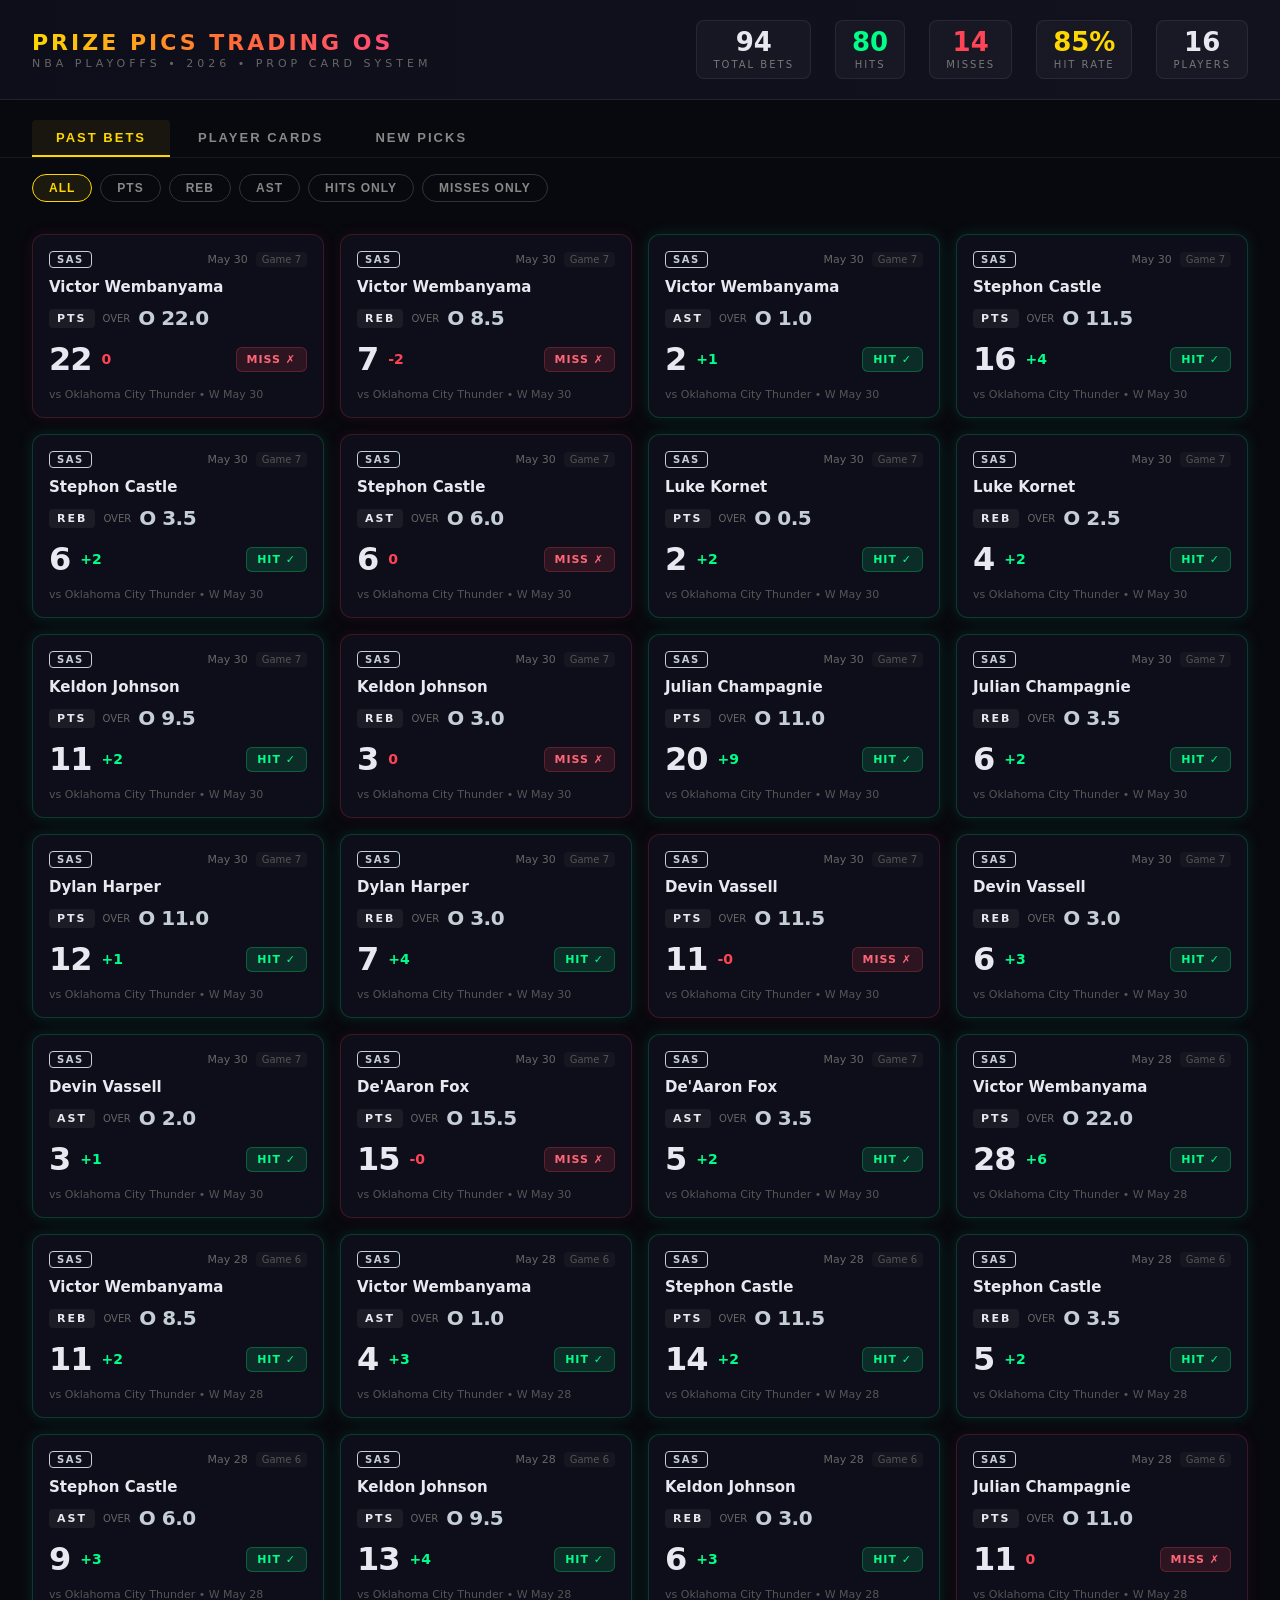
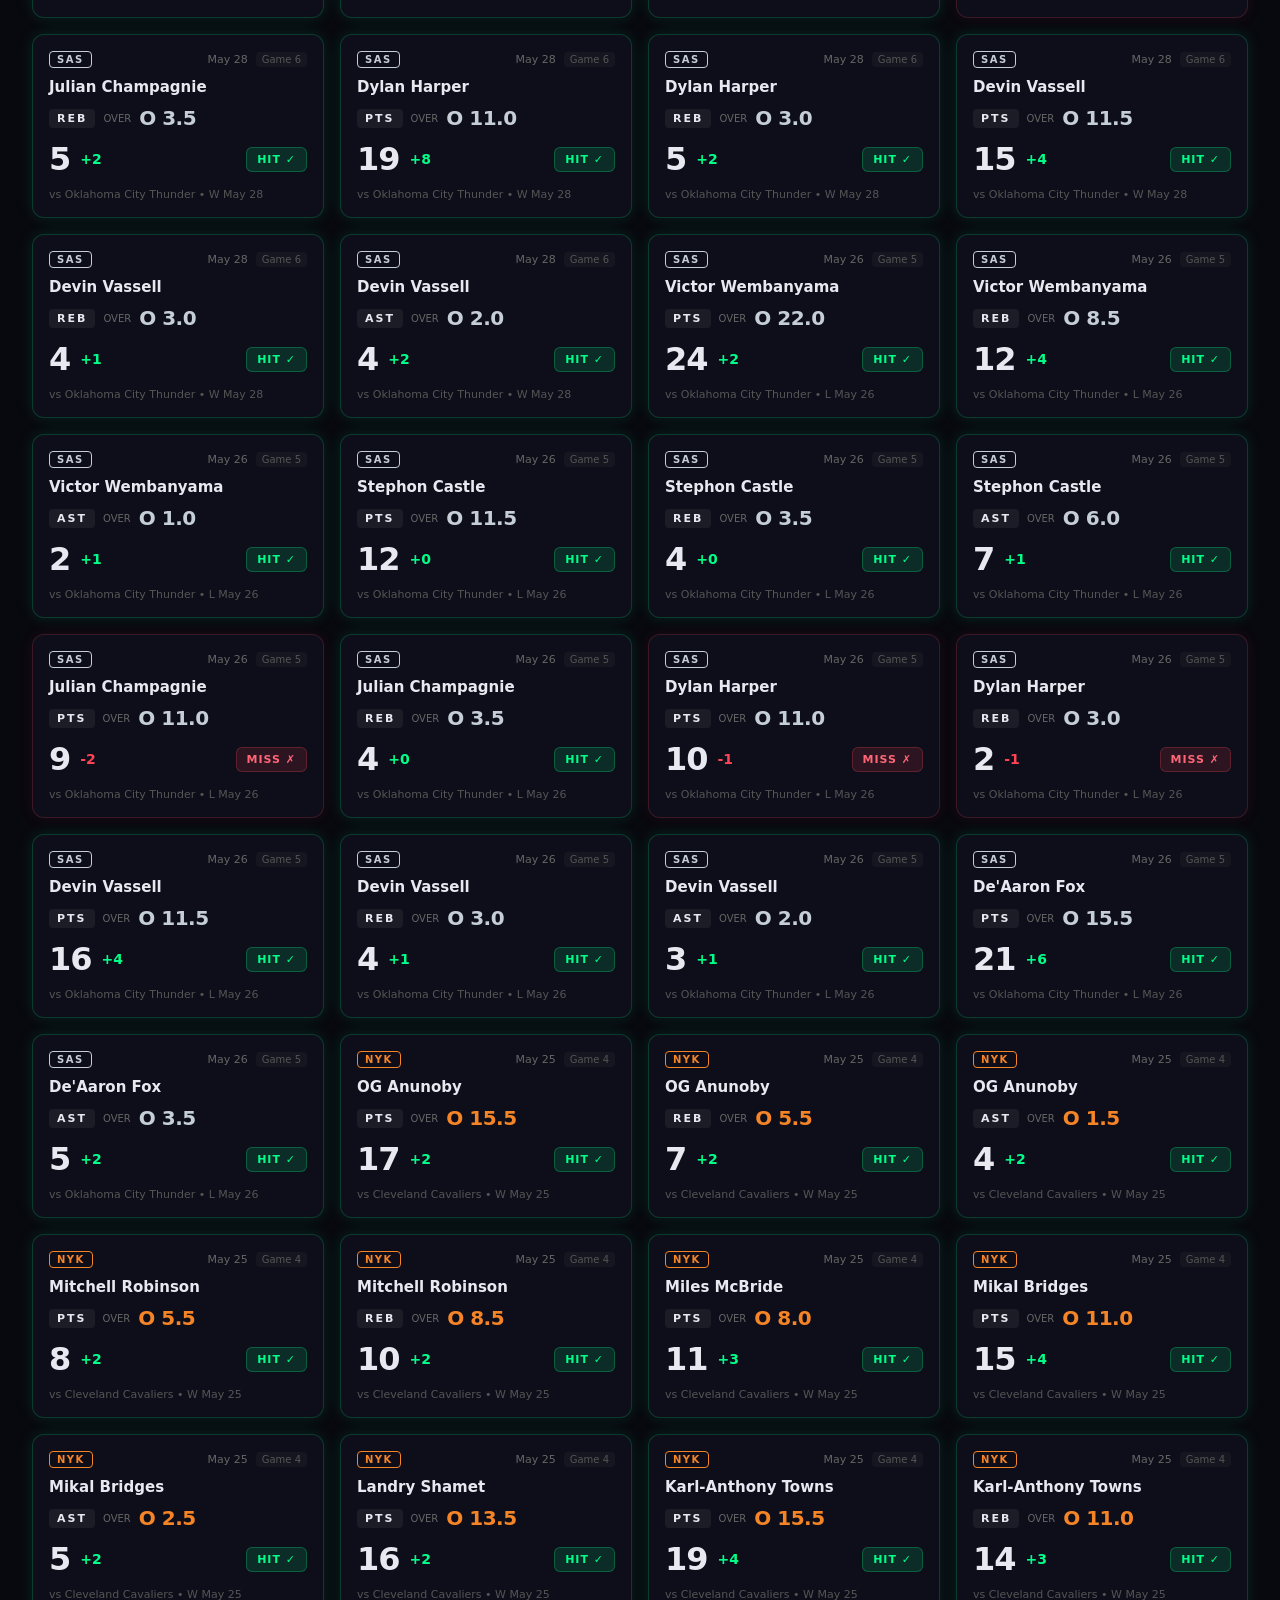
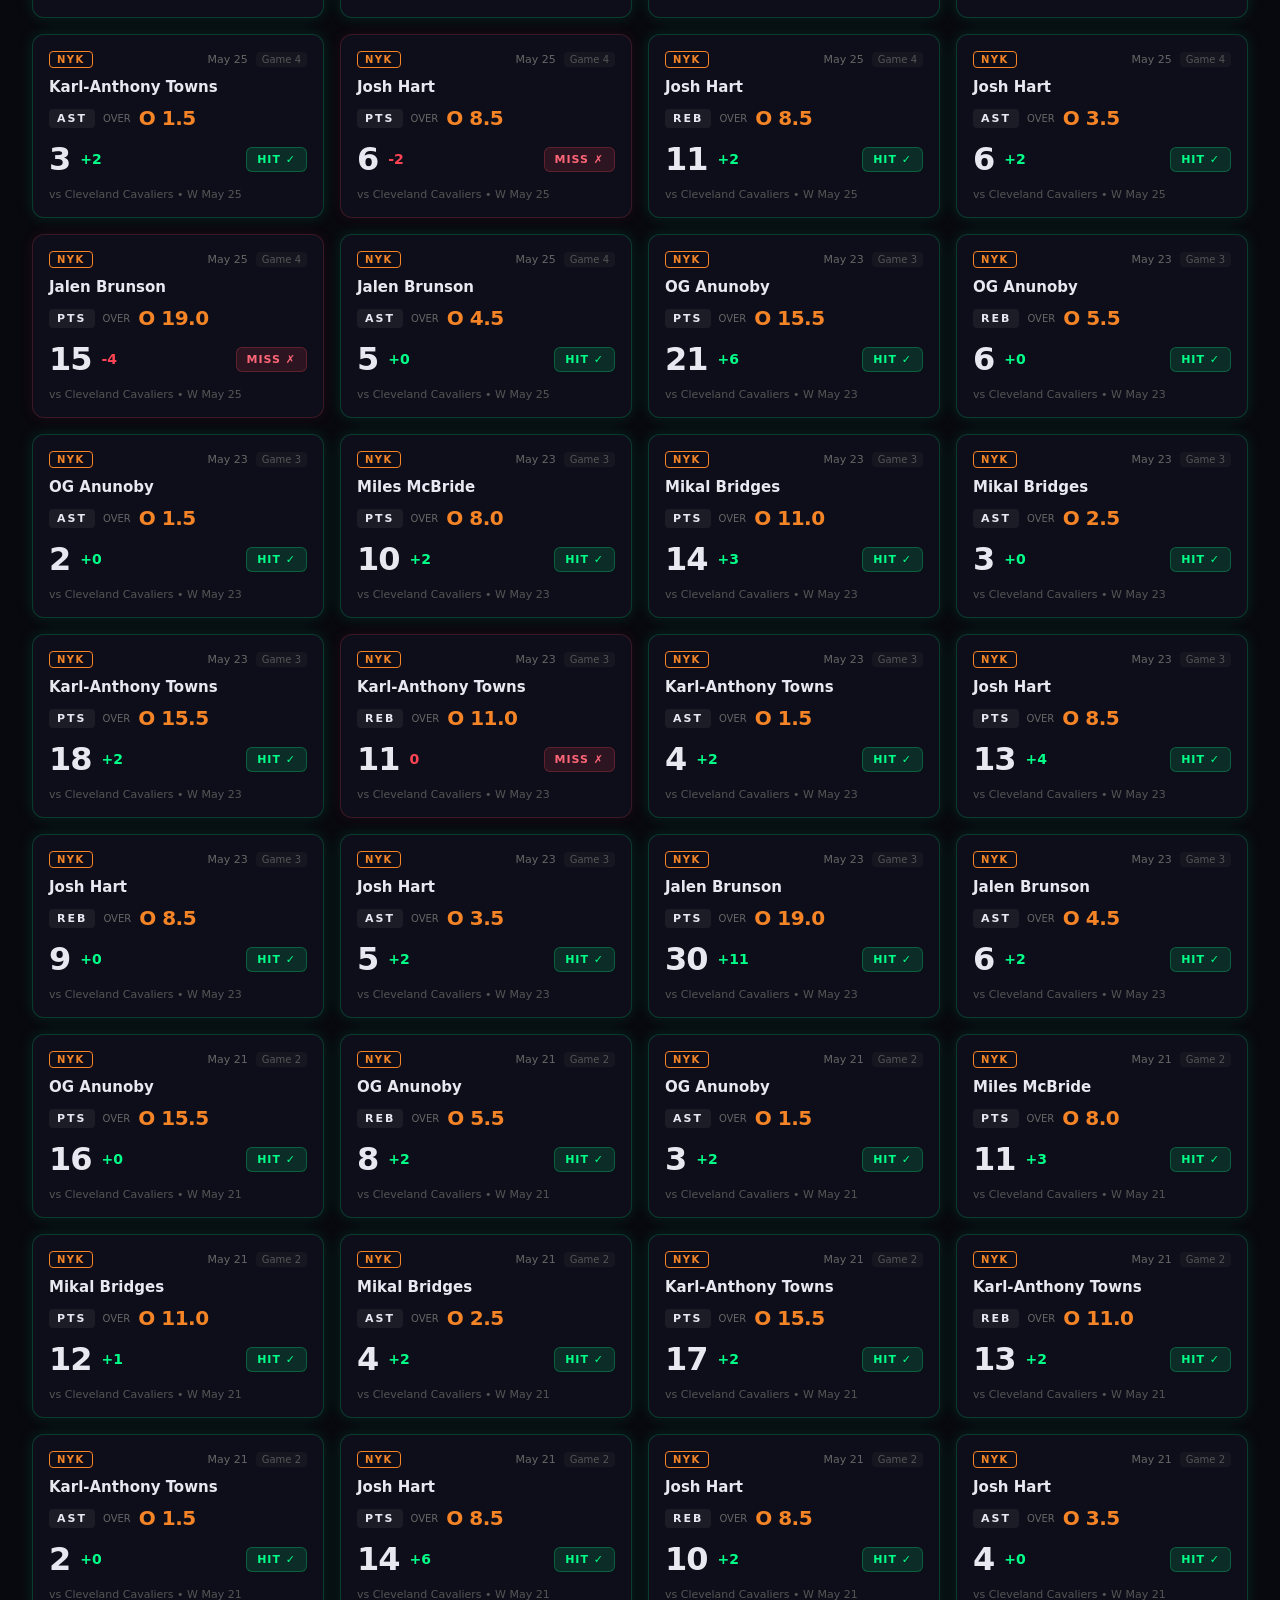
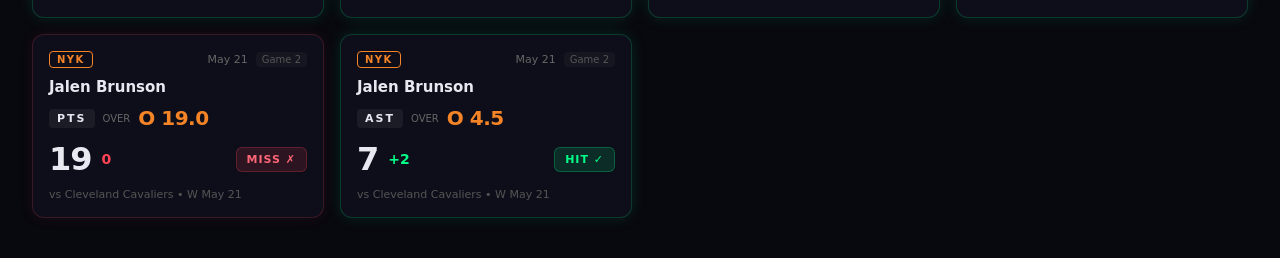
==== prize_pics_dashboard.html @ c8afe49f "Add Prize Pics Trading OS — HTML trading card dashboard from playoff stats Reads playoff_stats.csv a" ====
<!DOCTYPE html>
<html lang="en">
<head>
  <meta charset="UTF-8">
  <meta name="viewport" content="width=device-width, initial-scale=1.0">
  <title>Prize Pics Trading OS</title>
  <style>
*, *::before, *::after { box-sizing: border-box; margin: 0; padding: 0; }

body {
  background: #08080f;
  color: #e8e8f0;
  font-family: 'Segoe UI', system-ui, -apple-system, sans-serif;
  min-height: 100vh;
  overflow-x: hidden;
}

/* ── Header ── */
.header {
  background: linear-gradient(90deg, #0e0e1a 0%, #12121f 100%);
  border-bottom: 1px solid #ffffff15;
  padding: 20px 32px;
  display: flex;
  align-items: center;
  justify-content: space-between;
  flex-wrap: wrap;
  gap: 16px;
}
.header-brand { display: flex; flex-direction: column; }
.brand-title {
  font-size: 22px;
  font-weight: 900;
  letter-spacing: 3px;
  background: linear-gradient(90deg, #FFD700, #FF6B35, #FF4488);
  -webkit-background-clip: text;
  -webkit-text-fill-color: transparent;
  background-clip: text;
  text-transform: uppercase;
}
.brand-sub { font-size: 11px; letter-spacing: 4px; color: #666; text-transform: uppercase; margin-top: 2px; }

.header-stats { display: flex; gap: 24px; flex-wrap: wrap; }
.hstat {
  display: flex; flex-direction: column; align-items: center;
  padding: 8px 16px; border-radius: 8px; background: #ffffff08;
  border: 1px solid #ffffff12;
}
.hstat-val { font-size: 26px; font-weight: 800; line-height: 1; }
.hstat-label { font-size: 10px; letter-spacing: 2px; color: #777; text-transform: uppercase; margin-top: 4px; }
.win-val { color: #00ff88; }
.loss-val { color: #ff4455; }
.rate-val { color: #FFD700; }

/* ── Tabs ── */
.tab-bar {
  display: flex; gap: 4px;
  padding: 20px 32px 0;
  border-bottom: 1px solid #ffffff10;
}
.tab-btn {
  padding: 10px 24px; border: none; background: transparent;
  color: #888; font-size: 13px; font-weight: 700;
  letter-spacing: 2px; text-transform: uppercase;
  cursor: pointer; border-bottom: 2px solid transparent;
  transition: all 0.2s; border-radius: 4px 4px 0 0;
}
.tab-btn:hover { color: #ccc; background: #ffffff08; }
.tab-btn.active { color: #FFD700; border-bottom-color: #FFD700; background: #FFD70010; }

/* ── Filter bar ── */
.filter-bar {
  display: flex; gap: 8px; flex-wrap: wrap;
  padding: 16px 32px;
}
.filter-btn {
  padding: 6px 16px; border-radius: 20px;
  border: 1px solid #333; background: transparent;
  color: #888; font-size: 12px; font-weight: 600;
  letter-spacing: 1px; text-transform: uppercase;
  cursor: pointer; transition: all 0.15s;
}
.filter-btn:hover { border-color: #666; color: #ccc; }
.filter-btn.active { border-color: #FFD700; color: #FFD700; background: #FFD70015; }

/* ── Sections ── */
.section { display: none; padding: 0 32px 40px; }
.section.active { display: block; }

/* ── Card grids ── */
.bet-grid {
  display: grid;
  grid-template-columns: repeat(auto-fill, minmax(260px, 1fr));
  gap: 16px;
  margin-top: 16px;
}
.player-grid {
  display: grid;
  grid-template-columns: repeat(auto-fill, minmax(300px, 1fr));
  gap: 20px;
  margin-top: 16px;
}
.new-grid {
  display: grid;
  grid-template-columns: repeat(auto-fill, minmax(300px, 1fr));
  gap: 20px;
  margin-top: 16px;
}

/* ── Bet card ── */
.bet-card {
  border-radius: 12px;
  padding: 16px;
  border: 1px solid #222;
  background: #0e0e1a;
  transition: transform 0.18s, box-shadow 0.18s;
  cursor: default;
}
.bet-card:hover { transform: translateY(-3px); }
.bet-card.hit { border-color: #00ff8830; box-shadow: 0 0 16px rgba(0,255,136,0.12); }
.bet-card.miss { border-color: #ff445530; box-shadow: 0 0 16px rgba(255,68,85,0.08); }

.bc-top { display: flex; align-items: center; gap: 8px; margin-bottom: 10px; }
.team-tag {
  font-size: 10px; font-weight: 800; letter-spacing: 1.5px;
  padding: 2px 7px; border-radius: 4px; border: 1px solid currentColor;
}
.bc-date { font-size: 11px; color: #666; margin-left: auto; }
.bc-game { font-size: 10px; color: #555; padding: 2px 6px; background: #ffffff08; border-radius: 4px; }

.bc-player { font-size: 15px; font-weight: 700; margin-bottom: 10px; line-height: 1.2; }

.bc-prop-row { display: flex; align-items: center; gap: 8px; margin-bottom: 10px; }
.bc-prop-type {
  font-size: 11px; font-weight: 800; letter-spacing: 2px;
  padding: 3px 8px; background: #ffffff0f; border-radius: 4px;
}
.bc-arrow { font-size: 10px; color: #666; }
.bc-line { font-size: 20px; font-weight: 900; letter-spacing: -0.5px; }

.bc-result-row { display: flex; align-items: center; gap: 10px; margin-bottom: 10px; }
.bc-actual { font-size: 32px; font-weight: 900; letter-spacing: -1px; }
.bc-diff { font-size: 14px; font-weight: 700; }

.result-badge {
  margin-left: auto; font-size: 11px; font-weight: 800;
  letter-spacing: 1px; padding: 5px 10px; border-radius: 6px;
}
.result-badge.hit { background: #00ff8820; color: #00ff88; border: 1px solid #00ff8840; }
.result-badge.miss { background: #ff445520; color: #ff6677; border: 1px solid #ff445540; }

.bc-footer { font-size: 11px; color: #555; }

/* ── Player card ── */
.player-card {
  border-radius: 16px; padding: 20px;
  border: 1px solid #333;
  transition: transform 0.2s, box-shadow 0.25s;
  cursor: default;
  position: relative; overflow: hidden;
}
.player-card:hover { transform: translateY(-4px) scale(1.01); }

.pc-header { display: flex; align-items: flex-start; gap: 10px; margin-bottom: 12px; }
.pc-team { font-size: 10px; font-weight: 700; letter-spacing: 2px; line-height: 1.2; flex: 1; }
.pc-abbr { font-size: 42px; font-weight: 900; letter-spacing: -1px; position: absolute; right: 16px; top: 14px; }

.grade-badge {
  font-size: 16px; font-weight: 900;
  padding: 4px 10px; border-radius: 6px;
  border: 2px solid currentColor; min-width: 44px; text-align: center;
}

.pc-name {
  font-size: 20px; font-weight: 900; letter-spacing: -0.3px;
  margin-bottom: 16px; line-height: 1.1;
}

.pc-stats {
  display: grid; grid-template-columns: repeat(4, 1fr); gap: 4px;
  margin-bottom: 14px;
}
.pc-stat {
  display: flex; flex-direction: column; align-items: center;
  padding: 8px 4px; background: #00000025; border-radius: 6px;
}
.sv { font-size: 18px; font-weight: 800; line-height: 1; }
.sl { font-size: 9px; color: #888; letter-spacing: 1.5px; text-transform: uppercase; margin-top: 3px; }

.pc-props { display: flex; flex-wrap: wrap; gap: 6px; margin-bottom: 12px; }
.prop-badge {
  display: flex; align-items: center; gap: 5px;
  padding: 5px 8px; border-radius: 6px;
  border: 1px solid #333; background: #00000020; font-size: 11px;
}
.pb-prop { font-weight: 800; letter-spacing: 1px; color: #aaa; }
.pb-dir { color: #666; font-size: 10px; }
.pb-line { font-weight: 700; }
.pb-rate { font-weight: 700; margin-left: 2px; }

.pc-footer {
  display: flex; align-items: center; justify-content: space-between;
  gap: 8px; margin-bottom: 8px;
}
.sparkline { display: flex; align-items: flex-end; gap: 3px; height: 36px; }
.spark-bar { width: 6px; border-radius: 3px 3px 0 0; min-height: 4px; opacity: 0.85; }

.pc-meta { display: flex; flex-direction: column; align-items: flex-end; gap: 2px; }
.trend-label { font-size: 12px; font-weight: 700; letter-spacing: 1px; }
.games-played { font-size: 10px; color: #666; }

.half-notes {
  font-size: 10px; color: #666; line-height: 1.4;
  padding: 8px 10px; background: #ffffff05; border-radius: 6px;
  border-left: 2px solid #ffffff15;
}
.hn-label { color: #888; font-weight: 700; }

/* ── New pick card ── */
.new-card {
  border-radius: 16px; padding: 20px;
  border: 1px solid #333;
  transition: transform 0.2s, box-shadow 0.25s;
  cursor: default; position: relative; overflow: hidden;
}
.new-card:hover { transform: translateY(-5px) scale(1.015); }

.nc-ribbon {
  font-size: 10px; font-weight: 800; letter-spacing: 3px;
  text-transform: uppercase; padding: 4px 12px;
  border: 1px solid; border-radius: 0 0 8px 0;
  position: absolute; top: 0; left: 0;
  border-top: none; border-left: none;
}

.nc-avg-header, .nc-last-header {
  font-size: 9px; font-weight: 700; letter-spacing: 2px;
  color: #666; text-transform: uppercase; margin-bottom: 6px; margin-top: 4px;
}

.nc-best-pick {
  display: flex; flex-direction: column; align-items: center; gap: 4px;
  padding: 12px; border-radius: 10px; border: 1px solid;
  margin: 12px 0; text-align: center;
}
.nc-pick-label { font-size: 9px; font-weight: 700; letter-spacing: 2.5px; color: #888; text-transform: uppercase; }
.nc-pick-prop { font-size: 18px; font-weight: 900; letter-spacing: 0.5px; }
.nc-pick-rate { font-size: 11px; font-weight: 600; }

/* ── Empty state ── */
.empty { color: #555; font-size: 14px; padding: 40px; text-align: center; }

/* ── Responsive ── */
@media (max-width: 600px) {
  .header { padding: 16px; }
  .tab-bar, .filter-bar, .section { padding-left: 16px; padding-right: 16px; }
  .bet-grid, .player-grid, .new-grid { grid-template-columns: 1fr; }
}
</style>
</head>
<body>

<div class="header">
  <div class="header-brand">
    <div class="brand-title">Prize Pics Trading OS</div>
    <div class="brand-sub">NBA Playoffs &bull; 2026 &bull; Prop Card System</div>
  </div>
  <div class="header-stats">
    <div class="hstat"><span class="hstat-val">94</span><span class="hstat-label">Total Bets</span></div>
    <div class="hstat"><span class="hstat-val win-val">80</span><span class="hstat-label">Hits</span></div>
    <div class="hstat"><span class="hstat-val loss-val">14</span><span class="hstat-label">Misses</span></div>
    <div class="hstat"><span class="hstat-val rate-val">85%</span><span class="hstat-label">Hit Rate</span></div>
    <div class="hstat"><span class="hstat-val">16</span><span class="hstat-label">Players</span></div>
  </div>
</div>

<div class="tab-bar">
  <button class="tab-btn" data-tab="bets" onclick="showTab('bets')">Past Bets</button>
  <button class="tab-btn" data-tab="players" onclick="showTab('players')">Player Cards</button>
  <button class="tab-btn" data-tab="picks" onclick="showTab('picks')">New Picks</button>
</div>

<div class="filter-bar">
  <button class="filter-btn" data-filter="all"    onclick="filterBets('all')">All</button>
  <button class="filter-btn" data-filter="PTS"    onclick="filterBets('PTS')">PTS</button>
  <button class="filter-btn" data-filter="REB"    onclick="filterBets('REB')">REB</button>
  <button class="filter-btn" data-filter="AST"    onclick="filterBets('AST')">AST</button>
  <button class="filter-btn" data-filter="hits"   onclick="filterBets('hits')">Hits Only</button>
  <button class="filter-btn" data-filter="misses" onclick="filterBets('misses')">Misses Only</button>
</div>

<!-- PAST BETS -->
<div id="bets" class="section">
  <div class="bet-grid">
<div class="bet-card miss" data-prop="PTS" data-hit="false">
  <div class="bc-top">
    <span class="team-tag" style="color:#C4CED4;border-color:#C4CED4">SAS</span>
    <span class="bc-date">May 30</span>
    <span class="bc-game">Game 7</span>
  </div>
  <div class="bc-player">Victor Wembanyama</div>
  <div class="bc-prop-row">
    <span class="bc-prop-type">PTS</span>
    <span class="bc-arrow">OVER</span>
    <span class="bc-line" style="color:#C4CED4">O 22.0</span>
  </div>
  <div class="bc-result-row">
    <span class="bc-actual">22</span>
    <span class="bc-diff" style="color:#ff4455">0</span>
    <span class="result-badge miss">MISS ✗</span>
  </div>
  <div class="bc-footer">vs Oklahoma City Thunder &bull; W May 30</div>
</div>

<div class="bet-card miss" data-prop="REB" data-hit="false">
  <div class="bc-top">
    <span class="team-tag" style="color:#C4CED4;border-color:#C4CED4">SAS</span>
    <span class="bc-date">May 30</span>
    <span class="bc-game">Game 7</span>
  </div>
  <div class="bc-player">Victor Wembanyama</div>
  <div class="bc-prop-row">
    <span class="bc-prop-type">REB</span>
    <span class="bc-arrow">OVER</span>
    <span class="bc-line" style="color:#C4CED4">O 8.5</span>
  </div>
  <div class="bc-result-row">
    <span class="bc-actual">7</span>
    <span class="bc-diff" style="color:#ff4455">-2</span>
    <span class="result-badge miss">MISS ✗</span>
  </div>
  <div class="bc-footer">vs Oklahoma City Thunder &bull; W May 30</div>
</div>

<div class="bet-card hit" data-prop="AST" data-hit="true">
  <div class="bc-top">
    <span class="team-tag" style="color:#C4CED4;border-color:#C4CED4">SAS</span>
    <span class="bc-date">May 30</span>
    <span class="bc-game">Game 7</span>
  </div>
  <div class="bc-player">Victor Wembanyama</div>
  <div class="bc-prop-row">
    <span class="bc-prop-type">AST</span>
    <span class="bc-arrow">OVER</span>
    <span class="bc-line" style="color:#C4CED4">O 1.0</span>
  </div>
  <div class="bc-result-row">
    <span class="bc-actual">2</span>
    <span class="bc-diff" style="color:#00ff88">+1</span>
    <span class="result-badge hit">HIT ✓</span>
  </div>
  <div class="bc-footer">vs Oklahoma City Thunder &bull; W May 30</div>
</div>

<div class="bet-card hit" data-prop="PTS" data-hit="true">
  <div class="bc-top">
    <span class="team-tag" style="color:#C4CED4;border-color:#C4CED4">SAS</span>
    <span class="bc-date">May 30</span>
    <span class="bc-game">Game 7</span>
  </div>
  <div class="bc-player">Stephon Castle</div>
  <div class="bc-prop-row">
    <span class="bc-prop-type">PTS</span>
    <span class="bc-arrow">OVER</span>
    <span class="bc-line" style="color:#C4CED4">O 11.5</span>
  </div>
  <div class="bc-result-row">
    <span class="bc-actual">16</span>
    <span class="bc-diff" style="color:#00ff88">+4</span>
    <span class="result-badge hit">HIT ✓</span>
  </div>
  <div class="bc-footer">vs Oklahoma City Thunder &bull; W May 30</div>
</div>

<div class="bet-card hit" data-prop="REB" data-hit="true">
  <div class="bc-top">
    <span class="team-tag" style="color:#C4CED4;border-color:#C4CED4">SAS</span>
    <span class="bc-date">May 30</span>
    <span class="bc-game">Game 7</span>
  </div>
  <div class="bc-player">Stephon Castle</div>
  <div class="bc-prop-row">
    <span class="bc-prop-type">REB</span>
    <span class="bc-arrow">OVER</span>
    <span class="bc-line" style="color:#C4CED4">O 3.5</span>
  </div>
  <div class="bc-result-row">
    <span class="bc-actual">6</span>
    <span class="bc-diff" style="color:#00ff88">+2</span>
    <span class="result-badge hit">HIT ✓</span>
  </div>
  <div class="bc-footer">vs Oklahoma City Thunder &bull; W May 30</div>
</div>

<div class="bet-card miss" data-prop="AST" data-hit="false">
  <div class="bc-top">
    <span class="team-tag" style="color:#C4CED4;border-color:#C4CED4">SAS</span>
    <span class="bc-date">May 30</span>
    <span class="bc-game">Game 7</span>
  </div>
  <div class="bc-player">Stephon Castle</div>
  <div class="bc-prop-row">
    <span class="bc-prop-type">AST</span>
    <span class="bc-arrow">OVER</span>
    <span class="bc-line" style="color:#C4CED4">O 6.0</span>
  </div>
  <div class="bc-result-row">
    <span class="bc-actual">6</span>
    <span class="bc-diff" style="color:#ff4455">0</span>
    <span class="result-badge miss">MISS ✗</span>
  </div>
  <div class="bc-footer">vs Oklahoma City Thunder &bull; W May 30</div>
</div>

<div class="bet-card hit" data-prop="PTS" data-hit="true">
  <div class="bc-top">
    <span class="team-tag" style="color:#C4CED4;border-color:#C4CED4">SAS</span>
    <span class="bc-date">May 30</span>
    <span class="bc-game">Game 7</span>
  </div>
  <div class="bc-player">Luke Kornet</div>
  <div class="bc-prop-row">
    <span class="bc-prop-type">PTS</span>
    <span class="bc-arrow">OVER</span>
    <span class="bc-line" style="color:#C4CED4">O 0.5</span>
  </div>
  <div class="bc-result-row">
    <span class="bc-actual">2</span>
    <span class="bc-diff" style="color:#00ff88">+2</span>
    <span class="result-badge hit">HIT ✓</span>
  </div>
  <div class="bc-footer">vs Oklahoma City Thunder &bull; W May 30</div>
</div>

<div class="bet-card hit" data-prop="REB" data-hit="true">
  <div class="bc-top">
    <span class="team-tag" style="color:#C4CED4;border-color:#C4CED4">SAS</span>
    <span class="bc-date">May 30</span>
    <span class="bc-game">Game 7</span>
  </div>
  <div class="bc-player">Luke Kornet</div>
  <div class="bc-prop-row">
    <span class="bc-prop-type">REB</span>
    <span class="bc-arrow">OVER</span>
    <span class="bc-line" style="color:#C4CED4">O 2.5</span>
  </div>
  <div class="bc-result-row">
    <span class="bc-actual">4</span>
    <span class="bc-diff" style="color:#00ff88">+2</span>
    <span class="result-badge hit">HIT ✓</span>
  </div>
  <div class="bc-footer">vs Oklahoma City Thunder &bull; W May 30</div>
</div>

<div class="bet-card hit" data-prop="PTS" data-hit="true">
  <div class="bc-top">
    <span class="team-tag" style="color:#C4CED4;border-color:#C4CED4">SAS</span>
    <span class="bc-date">May 30</span>
    <span class="bc-game">Game 7</span>
  </div>
  <div class="bc-player">Keldon Johnson</div>
  <div class="bc-prop-row">
    <span class="bc-prop-type">PTS</span>
    <span class="bc-arrow">OVER</span>
    <span class="bc-line" style="color:#C4CED4">O 9.5</span>
  </div>
  <div class="bc-result-row">
    <span class="bc-actual">11</span>
    <span class="bc-diff" style="color:#00ff88">+2</span>
    <span class="result-badge hit">HIT ✓</span>
  </div>
  <div class="bc-footer">vs Oklahoma City Thunder &bull; W May 30</div>
</div>

<div class="bet-card miss" data-prop="REB" data-hit="false">
  <div class="bc-top">
    <span class="team-tag" style="color:#C4CED4;border-color:#C4CED4">SAS</span>
    <span class="bc-date">May 30</span>
    <span class="bc-game">Game 7</span>
  </div>
  <div class="bc-player">Keldon Johnson</div>
  <div class="bc-prop-row">
    <span class="bc-prop-type">REB</span>
    <span class="bc-arrow">OVER</span>
    <span class="bc-line" style="color:#C4CED4">O 3.0</span>
  </div>
  <div class="bc-result-row">
    <span class="bc-actual">3</span>
    <span class="bc-diff" style="color:#ff4455">0</span>
    <span class="result-badge miss">MISS ✗</span>
  </div>
  <div class="bc-footer">vs Oklahoma City Thunder &bull; W May 30</div>
</div>

<div class="bet-card hit" data-prop="PTS" data-hit="true">
  <div class="bc-top">
    <span class="team-tag" style="color:#C4CED4;border-color:#C4CED4">SAS</span>
    <span class="bc-date">May 30</span>
    <span class="bc-game">Game 7</span>
  </div>
  <div class="bc-player">Julian Champagnie</div>
  <div class="bc-prop-row">
    <span class="bc-prop-type">PTS</span>
    <span class="bc-arrow">OVER</span>
    <span class="bc-line" style="color:#C4CED4">O 11.0</span>
  </div>
  <div class="bc-result-row">
    <span class="bc-actual">20</span>
    <span class="bc-diff" style="color:#00ff88">+9</span>
    <span class="result-badge hit">HIT ✓</span>
  </div>
  <div class="bc-footer">vs Oklahoma City Thunder &bull; W May 30</div>
</div>

<div class="bet-card hit" data-prop="REB" data-hit="true">
  <div class="bc-top">
    <span class="team-tag" style="color:#C4CED4;border-color:#C4CED4">SAS</span>
    <span class="bc-date">May 30</span>
    <span class="bc-game">Game 7</span>
  </div>
  <div class="bc-player">Julian Champagnie</div>
  <div class="bc-prop-row">
    <span class="bc-prop-type">REB</span>
    <span class="bc-arrow">OVER</span>
    <span class="bc-line" style="color:#C4CED4">O 3.5</span>
  </div>
  <div class="bc-result-row">
    <span class="bc-actual">6</span>
    <span class="bc-diff" style="color:#00ff88">+2</span>
    <span class="result-badge hit">HIT ✓</span>
  </div>
  <div class="bc-footer">vs Oklahoma City Thunder &bull; W May 30</div>
</div>

<div class="bet-card hit" data-prop="PTS" data-hit="true">
  <div class="bc-top">
    <span class="team-tag" style="color:#C4CED4;border-color:#C4CED4">SAS</span>
    <span class="bc-date">May 30</span>
    <span class="bc-game">Game 7</span>
  </div>
  <div class="bc-player">Dylan Harper</div>
  <div class="bc-prop-row">
    <span class="bc-prop-type">PTS</span>
    <span class="bc-arrow">OVER</span>
    <span class="bc-line" style="color:#C4CED4">O 11.0</span>
  </div>
  <div class="bc-result-row">
    <span class="bc-actual">12</span>
    <span class="bc-diff" style="color:#00ff88">+1</span>
    <span class="result-badge hit">HIT ✓</span>
  </div>
  <div class="bc-footer">vs Oklahoma City Thunder &bull; W May 30</div>
</div>

<div class="bet-card hit" data-prop="REB" data-hit="true">
  <div class="bc-top">
    <span class="team-tag" style="color:#C4CED4;border-color:#C4CED4">SAS</span>
    <span class="bc-date">May 30</span>
    <span class="bc-game">Game 7</span>
  </div>
  <div class="bc-player">Dylan Harper</div>
  <div class="bc-prop-row">
    <span class="bc-prop-type">REB</span>
    <span class="bc-arrow">OVER</span>
    <span class="bc-line" style="color:#C4CED4">O 3.0</span>
  </div>
  <div class="bc-result-row">
    <span class="bc-actual">7</span>
    <span class="bc-diff" style="color:#00ff88">+4</span>
    <span class="result-badge hit">HIT ✓</span>
  </div>
  <div class="bc-footer">vs Oklahoma City Thunder &bull; W May 30</div>
</div>

<div class="bet-card miss" data-prop="PTS" data-hit="false">
  <div class="bc-top">
    <span class="team-tag" style="color:#C4CED4;border-color:#C4CED4">SAS</span>
    <span class="bc-date">May 30</span>
    <span class="bc-game">Game 7</span>
  </div>
  <div class="bc-player">Devin Vassell</div>
  <div class="bc-prop-row">
    <span class="bc-prop-type">PTS</span>
    <span class="bc-arrow">OVER</span>
    <span class="bc-line" style="color:#C4CED4">O 11.5</span>
  </div>
  <div class="bc-result-row">
    <span class="bc-actual">11</span>
    <span class="bc-diff" style="color:#ff4455">-0</span>
    <span class="result-badge miss">MISS ✗</span>
  </div>
  <div class="bc-footer">vs Oklahoma City Thunder &bull; W May 30</div>
</div>

<div class="bet-card hit" data-prop="REB" data-hit="true">
  <div class="bc-top">
    <span class="team-tag" style="color:#C4CED4;border-color:#C4CED4">SAS</span>
    <span class="bc-date">May 30</span>
    <span class="bc-game">Game 7</span>
  </div>
  <div class="bc-player">Devin Vassell</div>
  <div class="bc-prop-row">
    <span class="bc-prop-type">REB</span>
    <span class="bc-arrow">OVER</span>
    <span class="bc-line" style="color:#C4CED4">O 3.0</span>
  </div>
  <div class="bc-result-row">
    <span class="bc-actual">6</span>
    <span class="bc-diff" style="color:#00ff88">+3</span>
    <span class="result-badge hit">HIT ✓</span>
  </div>
  <div class="bc-footer">vs Oklahoma City Thunder &bull; W May 30</div>
</div>

<div class="bet-card hit" data-prop="AST" data-hit="true">
  <div class="bc-top">
    <span class="team-tag" style="color:#C4CED4;border-color:#C4CED4">SAS</span>
    <span class="bc-date">May 30</span>
    <span class="bc-game">Game 7</span>
  </div>
  <div class="bc-player">Devin Vassell</div>
  <div class="bc-prop-row">
    <span class="bc-prop-type">AST</span>
    <span class="bc-arrow">OVER</span>
    <span class="bc-line" style="color:#C4CED4">O 2.0</span>
  </div>
  <div class="bc-result-row">
    <span class="bc-actual">3</span>
    <span class="bc-diff" style="color:#00ff88">+1</span>
    <span class="result-badge hit">HIT ✓</span>
  </div>
  <div class="bc-footer">vs Oklahoma City Thunder &bull; W May 30</div>
</div>

<div class="bet-card miss" data-prop="PTS" data-hit="false">
  <div class="bc-top">
    <span class="team-tag" style="color:#C4CED4;border-color:#C4CED4">SAS</span>
    <span class="bc-date">May 30</span>
    <span class="bc-game">Game 7</span>
  </div>
  <div class="bc-player">De'Aaron Fox</div>
  <div class="bc-prop-row">
    <span class="bc-prop-type">PTS</span>
    <span class="bc-arrow">OVER</span>
    <span class="bc-line" style="color:#C4CED4">O 15.5</span>
  </div>
  <div class="bc-result-row">
    <span class="bc-actual">15</span>
    <span class="bc-diff" style="color:#ff4455">-0</span>
    <span class="result-badge miss">MISS ✗</span>
  </div>
  <div class="bc-footer">vs Oklahoma City Thunder &bull; W May 30</div>
</div>

<div class="bet-card hit" data-prop="AST" data-hit="true">
  <div class="bc-top">
    <span class="team-tag" style="color:#C4CED4;border-color:#C4CED4">SAS</span>
    <span class="bc-date">May 30</span>
    <span class="bc-game">Game 7</span>
  </div>
  <div class="bc-player">De'Aaron Fox</div>
  <div class="bc-prop-row">
    <span class="bc-prop-type">AST</span>
    <span class="bc-arrow">OVER</span>
    <span class="bc-line" style="color:#C4CED4">O 3.5</span>
  </div>
  <div class="bc-result-row">
    <span class="bc-actual">5</span>
    <span class="bc-diff" style="color:#00ff88">+2</span>
    <span class="result-badge hit">HIT ✓</span>
  </div>
  <div class="bc-footer">vs Oklahoma City Thunder &bull; W May 30</div>
</div>

<div class="bet-card hit" data-prop="PTS" data-hit="true">
  <div class="bc-top">
    <span class="team-tag" style="color:#C4CED4;border-color:#C4CED4">SAS</span>
    <span class="bc-date">May 28</span>
    <span class="bc-game">Game 6</span>
  </div>
  <div class="bc-player">Victor Wembanyama</div>
  <div class="bc-prop-row">
    <span class="bc-prop-type">PTS</span>
    <span class="bc-arrow">OVER</span>
    <span class="bc-line" style="color:#C4CED4">O 22.0</span>
  </div>
  <div class="bc-result-row">
    <span class="bc-actual">28</span>
    <span class="bc-diff" style="color:#00ff88">+6</span>
    <span class="result-badge hit">HIT ✓</span>
  </div>
  <div class="bc-footer">vs Oklahoma City Thunder &bull; W May 28</div>
</div>

<div class="bet-card hit" data-prop="REB" data-hit="true">
  <div class="bc-top">
    <span class="team-tag" style="color:#C4CED4;border-color:#C4CED4">SAS</span>
    <span class="bc-date">May 28</span>
    <span class="bc-game">Game 6</span>
  </div>
  <div class="bc-player">Victor Wembanyama</div>
  <div class="bc-prop-row">
    <span class="bc-prop-type">REB</span>
    <span class="bc-arrow">OVER</span>
    <span class="bc-line" style="color:#C4CED4">O 8.5</span>
  </div>
  <div class="bc-result-row">
    <span class="bc-actual">11</span>
    <span class="bc-diff" style="color:#00ff88">+2</span>
    <span class="result-badge hit">HIT ✓</span>
  </div>
  <div class="bc-footer">vs Oklahoma City Thunder &bull; W May 28</div>
</div>

<div class="bet-card hit" data-prop="AST" data-hit="true">
  <div class="bc-top">
    <span class="team-tag" style="color:#C4CED4;border-color:#C4CED4">SAS</span>
    <span class="bc-date">May 28</span>
    <span class="bc-game">Game 6</span>
  </div>
  <div class="bc-player">Victor Wembanyama</div>
  <div class="bc-prop-row">
    <span class="bc-prop-type">AST</span>
    <span class="bc-arrow">OVER</span>
    <span class="bc-line" style="color:#C4CED4">O 1.0</span>
  </div>
  <div class="bc-result-row">
    <span class="bc-actual">4</span>
    <span class="bc-diff" style="color:#00ff88">+3</span>
    <span class="result-badge hit">HIT ✓</span>
  </div>
  <div class="bc-footer">vs Oklahoma City Thunder &bull; W May 28</div>
</div>

<div class="bet-card hit" data-prop="PTS" data-hit="true">
  <div class="bc-top">
    <span class="team-tag" style="color:#C4CED4;border-color:#C4CED4">SAS</span>
    <span class="bc-date">May 28</span>
    <span class="bc-game">Game 6</span>
  </div>
  <div class="bc-player">Stephon Castle</div>
  <div class="bc-prop-row">
    <span class="bc-prop-type">PTS</span>
    <span class="bc-arrow">OVER</span>
    <span class="bc-line" style="color:#C4CED4">O 11.5</span>
  </div>
  <div class="bc-result-row">
    <span class="bc-actual">14</span>
    <span class="bc-diff" style="color:#00ff88">+2</span>
    <span class="result-badge hit">HIT ✓</span>
  </div>
  <div class="bc-footer">vs Oklahoma City Thunder &bull; W May 28</div>
</div>

<div class="bet-card hit" data-prop="REB" data-hit="true">
  <div class="bc-top">
    <span class="team-tag" style="color:#C4CED4;border-color:#C4CED4">SAS</span>
    <span class="bc-date">May 28</span>
    <span class="bc-game">Game 6</span>
  </div>
  <div class="bc-player">Stephon Castle</div>
  <div class="bc-prop-row">
    <span class="bc-prop-type">REB</span>
    <span class="bc-arrow">OVER</span>
    <span class="bc-line" style="color:#C4CED4">O 3.5</span>
  </div>
  <div class="bc-result-row">
    <span class="bc-actual">5</span>
    <span class="bc-diff" style="color:#00ff88">+2</span>
    <span class="result-badge hit">HIT ✓</span>
  </div>
  <div class="bc-footer">vs Oklahoma City Thunder &bull; W May 28</div>
</div>

<div class="bet-card hit" data-prop="AST" data-hit="true">
  <div class="bc-top">
    <span class="team-tag" style="color:#C4CED4;border-color:#C4CED4">SAS</span>
    <span class="bc-date">May 28</span>
    <span class="bc-game">Game 6</span>
  </div>
  <div class="bc-player">Stephon Castle</div>
  <div class="bc-prop-row">
    <span class="bc-prop-type">AST</span>
    <span class="bc-arrow">OVER</span>
    <span class="bc-line" style="color:#C4CED4">O 6.0</span>
  </div>
  <div class="bc-result-row">
    <span class="bc-actual">9</span>
    <span class="bc-diff" style="color:#00ff88">+3</span>
    <span class="result-badge hit">HIT ✓</span>
  </div>
  <div class="bc-footer">vs Oklahoma City Thunder &bull; W May 28</div>
</div>

<div class="bet-card hit" data-prop="PTS" data-hit="true">
  <div class="bc-top">
    <span class="team-tag" style="color:#C4CED4;border-color:#C4CED4">SAS</span>
    <span class="bc-date">May 28</span>
    <span class="bc-game">Game 6</span>
  </div>
  <div class="bc-player">Keldon Johnson</div>
  <div class="bc-prop-row">
    <span class="bc-prop-type">PTS</span>
    <span class="bc-arrow">OVER</span>
    <span class="bc-line" style="color:#C4CED4">O 9.5</span>
  </div>
  <div class="bc-result-row">
    <span class="bc-actual">13</span>
    <span class="bc-diff" style="color:#00ff88">+4</span>
    <span class="result-badge hit">HIT ✓</span>
  </div>
  <div class="bc-footer">vs Oklahoma City Thunder &bull; W May 28</div>
</div>

<div class="bet-card hit" data-prop="REB" data-hit="true">
  <div class="bc-top">
    <span class="team-tag" style="color:#C4CED4;border-color:#C4CED4">SAS</span>
    <span class="bc-date">May 28</span>
    <span class="bc-game">Game 6</span>
  </div>
  <div class="bc-player">Keldon Johnson</div>
  <div class="bc-prop-row">
    <span class="bc-prop-type">REB</span>
    <span class="bc-arrow">OVER</span>
    <span class="bc-line" style="color:#C4CED4">O 3.0</span>
  </div>
  <div class="bc-result-row">
    <span class="bc-actual">6</span>
    <span class="bc-diff" style="color:#00ff88">+3</span>
    <span class="result-badge hit">HIT ✓</span>
  </div>
  <div class="bc-footer">vs Oklahoma City Thunder &bull; W May 28</div>
</div>

<div class="bet-card miss" data-prop="PTS" data-hit="false">
  <div class="bc-top">
    <span class="team-tag" style="color:#C4CED4;border-color:#C4CED4">SAS</span>
    <span class="bc-date">May 28</span>
    <span class="bc-game">Game 6</span>
  </div>
  <div class="bc-player">Julian Champagnie</div>
  <div class="bc-prop-row">
    <span class="bc-prop-type">PTS</span>
    <span class="bc-arrow">OVER</span>
    <span class="bc-line" style="color:#C4CED4">O 11.0</span>
  </div>
  <div class="bc-result-row">
    <span class="bc-actual">11</span>
    <span class="bc-diff" style="color:#ff4455">0</span>
    <span class="result-badge miss">MISS ✗</span>
  </div>
  <div class="bc-footer">vs Oklahoma City Thunder &bull; W May 28</div>
</div>

<div class="bet-card hit" data-prop="REB" data-hit="true">
  <div class="bc-top">
    <span class="team-tag" style="color:#C4CED4;border-color:#C4CED4">SAS</span>
    <span class="bc-date">May 28</span>
    <span class="bc-game">Game 6</span>
  </div>
  <div class="bc-player">Julian Champagnie</div>
  <div class="bc-prop-row">
    <span class="bc-prop-type">REB</span>
    <span class="bc-arrow">OVER</span>
    <span class="bc-line" style="color:#C4CED4">O 3.5</span>
  </div>
  <div class="bc-result-row">
    <span class="bc-actual">5</span>
    <span class="bc-diff" style="color:#00ff88">+2</span>
    <span class="result-badge hit">HIT ✓</span>
  </div>
  <div class="bc-footer">vs Oklahoma City Thunder &bull; W May 28</div>
</div>

<div class="bet-card hit" data-prop="PTS" data-hit="true">
  <div class="bc-top">
    <span class="team-tag" style="color:#C4CED4;border-color:#C4CED4">SAS</span>
    <span class="bc-date">May 28</span>
    <span class="bc-game">Game 6</span>
  </div>
  <div class="bc-player">Dylan Harper</div>
  <div class="bc-prop-row">
    <span class="bc-prop-type">PTS</span>
    <span class="bc-arrow">OVER</span>
    <span class="bc-line" style="color:#C4CED4">O 11.0</span>
  </div>
  <div class="bc-result-row">
    <span class="bc-actual">19</span>
    <span class="bc-diff" style="color:#00ff88">+8</span>
    <span class="result-badge hit">HIT ✓</span>
  </div>
  <div class="bc-footer">vs Oklahoma City Thunder &bull; W May 28</div>
</div>

<div class="bet-card hit" data-prop="REB" data-hit="true">
  <div class="bc-top">
    <span class="team-tag" style="color:#C4CED4;border-color:#C4CED4">SAS</span>
    <span class="bc-date">May 28</span>
    <span class="bc-game">Game 6</span>
  </div>
  <div class="bc-player">Dylan Harper</div>
  <div class="bc-prop-row">
    <span class="bc-prop-type">REB</span>
    <span class="bc-arrow">OVER</span>
    <span class="bc-line" style="color:#C4CED4">O 3.0</span>
  </div>
  <div class="bc-result-row">
    <span class="bc-actual">5</span>
    <span class="bc-diff" style="color:#00ff88">+2</span>
    <span class="result-badge hit">HIT ✓</span>
  </div>
  <div class="bc-footer">vs Oklahoma City Thunder &bull; W May 28</div>
</div>

<div class="bet-card hit" data-prop="PTS" data-hit="true">
  <div class="bc-top">
    <span class="team-tag" style="color:#C4CED4;border-color:#C4CED4">SAS</span>
    <span class="bc-date">May 28</span>
    <span class="bc-game">Game 6</span>
  </div>
  <div class="bc-player">Devin Vassell</div>
  <div class="bc-prop-row">
    <span class="bc-prop-type">PTS</span>
    <span class="bc-arrow">OVER</span>
    <span class="bc-line" style="color:#C4CED4">O 11.5</span>
  </div>
  <div class="bc-result-row">
    <span class="bc-actual">15</span>
    <span class="bc-diff" style="color:#00ff88">+4</span>
    <span class="result-badge hit">HIT ✓</span>
  </div>
  <div class="bc-footer">vs Oklahoma City Thunder &bull; W May 28</div>
</div>

<div class="bet-card hit" data-prop="REB" data-hit="true">
  <div class="bc-top">
    <span class="team-tag" style="color:#C4CED4;border-color:#C4CED4">SAS</span>
    <span class="bc-date">May 28</span>
    <span class="bc-game">Game 6</span>
  </div>
  <div class="bc-player">Devin Vassell</div>
  <div class="bc-prop-row">
    <span class="bc-prop-type">REB</span>
    <span class="bc-arrow">OVER</span>
    <span class="bc-line" style="color:#C4CED4">O 3.0</span>
  </div>
  <div class="bc-result-row">
    <span class="bc-actual">4</span>
    <span class="bc-diff" style="color:#00ff88">+1</span>
    <span class="result-badge hit">HIT ✓</span>
  </div>
  <div class="bc-footer">vs Oklahoma City Thunder &bull; W May 28</div>
</div>

<div class="bet-card hit" data-prop="AST" data-hit="true">
  <div class="bc-top">
    <span class="team-tag" style="color:#C4CED4;border-color:#C4CED4">SAS</span>
    <span class="bc-date">May 28</span>
    <span class="bc-game">Game 6</span>
  </div>
  <div class="bc-player">Devin Vassell</div>
  <div class="bc-prop-row">
    <span class="bc-prop-type">AST</span>
    <span class="bc-arrow">OVER</span>
    <span class="bc-line" style="color:#C4CED4">O 2.0</span>
  </div>
  <div class="bc-result-row">
    <span class="bc-actual">4</span>
    <span class="bc-diff" style="color:#00ff88">+2</span>
    <span class="result-badge hit">HIT ✓</span>
  </div>
  <div class="bc-footer">vs Oklahoma City Thunder &bull; W May 28</div>
</div>

<div class="bet-card hit" data-prop="PTS" data-hit="true">
  <div class="bc-top">
    <span class="team-tag" style="color:#C4CED4;border-color:#C4CED4">SAS</span>
    <span class="bc-date">May 26</span>
    <span class="bc-game">Game 5</span>
  </div>
  <div class="bc-player">Victor Wembanyama</div>
  <div class="bc-prop-row">
    <span class="bc-prop-type">PTS</span>
    <span class="bc-arrow">OVER</span>
    <span class="bc-line" style="color:#C4CED4">O 22.0</span>
  </div>
  <div class="bc-result-row">
    <span class="bc-actual">24</span>
    <span class="bc-diff" style="color:#00ff88">+2</span>
    <span class="result-badge hit">HIT ✓</span>
  </div>
  <div class="bc-footer">vs Oklahoma City Thunder &bull; L May 26</div>
</div>

<div class="bet-card hit" data-prop="REB" data-hit="true">
  <div class="bc-top">
    <span class="team-tag" style="color:#C4CED4;border-color:#C4CED4">SAS</span>
    <span class="bc-date">May 26</span>
    <span class="bc-game">Game 5</span>
  </div>
  <div class="bc-player">Victor Wembanyama</div>
  <div class="bc-prop-row">
    <span class="bc-prop-type">REB</span>
    <span class="bc-arrow">OVER</span>
    <span class="bc-line" style="color:#C4CED4">O 8.5</span>
  </div>
  <div class="bc-result-row">
    <span class="bc-actual">12</span>
    <span class="bc-diff" style="color:#00ff88">+4</span>
    <span class="result-badge hit">HIT ✓</span>
  </div>
  <div class="bc-footer">vs Oklahoma City Thunder &bull; L May 26</div>
</div>

<div class="bet-card hit" data-prop="AST" data-hit="true">
  <div class="bc-top">
    <span class="team-tag" style="color:#C4CED4;border-color:#C4CED4">SAS</span>
    <span class="bc-date">May 26</span>
    <span class="bc-game">Game 5</span>
  </div>
  <div class="bc-player">Victor Wembanyama</div>
  <div class="bc-prop-row">
    <span class="bc-prop-type">AST</span>
    <span class="bc-arrow">OVER</span>
    <span class="bc-line" style="color:#C4CED4">O 1.0</span>
  </div>
  <div class="bc-result-row">
    <span class="bc-actual">2</span>
    <span class="bc-diff" style="color:#00ff88">+1</span>
    <span class="result-badge hit">HIT ✓</span>
  </div>
  <div class="bc-footer">vs Oklahoma City Thunder &bull; L May 26</div>
</div>

<div class="bet-card hit" data-prop="PTS" data-hit="true">
  <div class="bc-top">
    <span class="team-tag" style="color:#C4CED4;border-color:#C4CED4">SAS</span>
    <span class="bc-date">May 26</span>
    <span class="bc-game">Game 5</span>
  </div>
  <div class="bc-player">Stephon Castle</div>
  <div class="bc-prop-row">
    <span class="bc-prop-type">PTS</span>
    <span class="bc-arrow">OVER</span>
    <span class="bc-line" style="color:#C4CED4">O 11.5</span>
  </div>
  <div class="bc-result-row">
    <span class="bc-actual">12</span>
    <span class="bc-diff" style="color:#00ff88">+0</span>
    <span class="result-badge hit">HIT ✓</span>
  </div>
  <div class="bc-footer">vs Oklahoma City Thunder &bull; L May 26</div>
</div>

<div class="bet-card hit" data-prop="REB" data-hit="true">
  <div class="bc-top">
    <span class="team-tag" style="color:#C4CED4;border-color:#C4CED4">SAS</span>
    <span class="bc-date">May 26</span>
    <span class="bc-game">Game 5</span>
  </div>
  <div class="bc-player">Stephon Castle</div>
  <div class="bc-prop-row">
    <span class="bc-prop-type">REB</span>
    <span class="bc-arrow">OVER</span>
    <span class="bc-line" style="color:#C4CED4">O 3.5</span>
  </div>
  <div class="bc-result-row">
    <span class="bc-actual">4</span>
    <span class="bc-diff" style="color:#00ff88">+0</span>
    <span class="result-badge hit">HIT ✓</span>
  </div>
  <div class="bc-footer">vs Oklahoma City Thunder &bull; L May 26</div>
</div>

<div class="bet-card hit" data-prop="AST" data-hit="true">
  <div class="bc-top">
    <span class="team-tag" style="color:#C4CED4;border-color:#C4CED4">SAS</span>
    <span class="bc-date">May 26</span>
    <span class="bc-game">Game 5</span>
  </div>
  <div class="bc-player">Stephon Castle</div>
  <div class="bc-prop-row">
    <span class="bc-prop-type">AST</span>
    <span class="bc-arrow">OVER</span>
    <span class="bc-line" style="color:#C4CED4">O 6.0</span>
  </div>
  <div class="bc-result-row">
    <span class="bc-actual">7</span>
    <span class="bc-diff" style="color:#00ff88">+1</span>
    <span class="result-badge hit">HIT ✓</span>
  </div>
  <div class="bc-footer">vs Oklahoma City Thunder &bull; L May 26</div>
</div>

<div class="bet-card miss" data-prop="PTS" data-hit="false">
  <div class="bc-top">
    <span class="team-tag" style="color:#C4CED4;border-color:#C4CED4">SAS</span>
    <span class="bc-date">May 26</span>
    <span class="bc-game">Game 5</span>
  </div>
  <div class="bc-player">Julian Champagnie</div>
  <div class="bc-prop-row">
    <span class="bc-prop-type">PTS</span>
    <span class="bc-arrow">OVER</span>
    <span class="bc-line" style="color:#C4CED4">O 11.0</span>
  </div>
  <div class="bc-result-row">
    <span class="bc-actual">9</span>
    <span class="bc-diff" style="color:#ff4455">-2</span>
    <span class="result-badge miss">MISS ✗</span>
  </div>
  <div class="bc-footer">vs Oklahoma City Thunder &bull; L May 26</div>
</div>

<div class="bet-card hit" data-prop="REB" data-hit="true">
  <div class="bc-top">
    <span class="team-tag" style="color:#C4CED4;border-color:#C4CED4">SAS</span>
    <span class="bc-date">May 26</span>
    <span class="bc-game">Game 5</span>
  </div>
  <div class="bc-player">Julian Champagnie</div>
  <div class="bc-prop-row">
    <span class="bc-prop-type">REB</span>
    <span class="bc-arrow">OVER</span>
    <span class="bc-line" style="color:#C4CED4">O 3.5</span>
  </div>
  <div class="bc-result-row">
    <span class="bc-actual">4</span>
    <span class="bc-diff" style="color:#00ff88">+0</span>
    <span class="result-badge hit">HIT ✓</span>
  </div>
  <div class="bc-footer">vs Oklahoma City Thunder &bull; L May 26</div>
</div>

<div class="bet-card miss" data-prop="PTS" data-hit="false">
  <div class="bc-top">
    <span class="team-tag" style="color:#C4CED4;border-color:#C4CED4">SAS</span>
    <span class="bc-date">May 26</span>
    <span class="bc-game">Game 5</span>
  </div>
  <div class="bc-player">Dylan Harper</div>
  <div class="bc-prop-row">
    <span class="bc-prop-type">PTS</span>
    <span class="bc-arrow">OVER</span>
    <span class="bc-line" style="color:#C4CED4">O 11.0</span>
  </div>
  <div class="bc-result-row">
    <span class="bc-actual">10</span>
    <span class="bc-diff" style="color:#ff4455">-1</span>
    <span class="result-badge miss">MISS ✗</span>
  </div>
  <div class="bc-footer">vs Oklahoma City Thunder &bull; L May 26</div>
</div>

<div class="bet-card miss" data-prop="REB" data-hit="false">
  <div class="bc-top">
    <span class="team-tag" style="color:#C4CED4;border-color:#C4CED4">SAS</span>
    <span class="bc-date">May 26</span>
    <span class="bc-game">Game 5</span>
  </div>
  <div class="bc-player">Dylan Harper</div>
  <div class="bc-prop-row">
    <span class="bc-prop-type">REB</span>
    <span class="bc-arrow">OVER</span>
    <span class="bc-line" style="color:#C4CED4">O 3.0</span>
  </div>
  <div class="bc-result-row">
    <span class="bc-actual">2</span>
    <span class="bc-diff" style="color:#ff4455">-1</span>
    <span class="result-badge miss">MISS ✗</span>
  </div>
  <div class="bc-footer">vs Oklahoma City Thunder &bull; L May 26</div>
</div>

<div class="bet-card hit" data-prop="PTS" data-hit="true">
  <div class="bc-top">
    <span class="team-tag" style="color:#C4CED4;border-color:#C4CED4">SAS</span>
    <span class="bc-date">May 26</span>
    <span class="bc-game">Game 5</span>
  </div>
  <div class="bc-player">Devin Vassell</div>
  <div class="bc-prop-row">
    <span class="bc-prop-type">PTS</span>
    <span class="bc-arrow">OVER</span>
    <span class="bc-line" style="color:#C4CED4">O 11.5</span>
  </div>
  <div class="bc-result-row">
    <span class="bc-actual">16</span>
    <span class="bc-diff" style="color:#00ff88">+4</span>
    <span class="result-badge hit">HIT ✓</span>
  </div>
  <div class="bc-footer">vs Oklahoma City Thunder &bull; L May 26</div>
</div>

<div class="bet-card hit" data-prop="REB" data-hit="true">
  <div class="bc-top">
    <span class="team-tag" style="color:#C4CED4;border-color:#C4CED4">SAS</span>
    <span class="bc-date">May 26</span>
    <span class="bc-game">Game 5</span>
  </div>
  <div class="bc-player">Devin Vassell</div>
  <div class="bc-prop-row">
    <span class="bc-prop-type">REB</span>
    <span class="bc-arrow">OVER</span>
    <span class="bc-line" style="color:#C4CED4">O 3.0</span>
  </div>
  <div class="bc-result-row">
    <span class="bc-actual">4</span>
    <span class="bc-diff" style="color:#00ff88">+1</span>
    <span class="result-badge hit">HIT ✓</span>
  </div>
  <div class="bc-footer">vs Oklahoma City Thunder &bull; L May 26</div>
</div>

<div class="bet-card hit" data-prop="AST" data-hit="true">
  <div class="bc-top">
    <span class="team-tag" style="color:#C4CED4;border-color:#C4CED4">SAS</span>
    <span class="bc-date">May 26</span>
    <span class="bc-game">Game 5</span>
  </div>
  <div class="bc-player">Devin Vassell</div>
  <div class="bc-prop-row">
    <span class="bc-prop-type">AST</span>
    <span class="bc-arrow">OVER</span>
    <span class="bc-line" style="color:#C4CED4">O 2.0</span>
  </div>
  <div class="bc-result-row">
    <span class="bc-actual">3</span>
    <span class="bc-diff" style="color:#00ff88">+1</span>
    <span class="result-badge hit">HIT ✓</span>
  </div>
  <div class="bc-footer">vs Oklahoma City Thunder &bull; L May 26</div>
</div>

<div class="bet-card hit" data-prop="PTS" data-hit="true">
  <div class="bc-top">
    <span class="team-tag" style="color:#C4CED4;border-color:#C4CED4">SAS</span>
    <span class="bc-date">May 26</span>
    <span class="bc-game">Game 5</span>
  </div>
  <div class="bc-player">De'Aaron Fox</div>
  <div class="bc-prop-row">
    <span class="bc-prop-type">PTS</span>
    <span class="bc-arrow">OVER</span>
    <span class="bc-line" style="color:#C4CED4">O 15.5</span>
  </div>
  <div class="bc-result-row">
    <span class="bc-actual">21</span>
    <span class="bc-diff" style="color:#00ff88">+6</span>
    <span class="result-badge hit">HIT ✓</span>
  </div>
  <div class="bc-footer">vs Oklahoma City Thunder &bull; L May 26</div>
</div>

<div class="bet-card hit" data-prop="AST" data-hit="true">
  <div class="bc-top">
    <span class="team-tag" style="color:#C4CED4;border-color:#C4CED4">SAS</span>
    <span class="bc-date">May 26</span>
    <span class="bc-game">Game 5</span>
  </div>
  <div class="bc-player">De'Aaron Fox</div>
  <div class="bc-prop-row">
    <span class="bc-prop-type">AST</span>
    <span class="bc-arrow">OVER</span>
    <span class="bc-line" style="color:#C4CED4">O 3.5</span>
  </div>
  <div class="bc-result-row">
    <span class="bc-actual">5</span>
    <span class="bc-diff" style="color:#00ff88">+2</span>
    <span class="result-badge hit">HIT ✓</span>
  </div>
  <div class="bc-footer">vs Oklahoma City Thunder &bull; L May 26</div>
</div>

<div class="bet-card hit" data-prop="PTS" data-hit="true">
  <div class="bc-top">
    <span class="team-tag" style="color:#F58426;border-color:#F58426">NYK</span>
    <span class="bc-date">May 25</span>
    <span class="bc-game">Game 4</span>
  </div>
  <div class="bc-player">OG Anunoby</div>
  <div class="bc-prop-row">
    <span class="bc-prop-type">PTS</span>
    <span class="bc-arrow">OVER</span>
    <span class="bc-line" style="color:#F58426">O 15.5</span>
  </div>
  <div class="bc-result-row">
    <span class="bc-actual">17</span>
    <span class="bc-diff" style="color:#00ff88">+2</span>
    <span class="result-badge hit">HIT ✓</span>
  </div>
  <div class="bc-footer">vs Cleveland Cavaliers &bull; W May 25</div>
</div>

<div class="bet-card hit" data-prop="REB" data-hit="true">
  <div class="bc-top">
    <span class="team-tag" style="color:#F58426;border-color:#F58426">NYK</span>
    <span class="bc-date">May 25</span>
    <span class="bc-game">Game 4</span>
  </div>
  <div class="bc-player">OG Anunoby</div>
  <div class="bc-prop-row">
    <span class="bc-prop-type">REB</span>
    <span class="bc-arrow">OVER</span>
    <span class="bc-line" style="color:#F58426">O 5.5</span>
  </div>
  <div class="bc-result-row">
    <span class="bc-actual">7</span>
    <span class="bc-diff" style="color:#00ff88">+2</span>
    <span class="result-badge hit">HIT ✓</span>
  </div>
  <div class="bc-footer">vs Cleveland Cavaliers &bull; W May 25</div>
</div>

<div class="bet-card hit" data-prop="AST" data-hit="true">
  <div class="bc-top">
    <span class="team-tag" style="color:#F58426;border-color:#F58426">NYK</span>
    <span class="bc-date">May 25</span>
    <span class="bc-game">Game 4</span>
  </div>
  <div class="bc-player">OG Anunoby</div>
  <div class="bc-prop-row">
    <span class="bc-prop-type">AST</span>
    <span class="bc-arrow">OVER</span>
    <span class="bc-line" style="color:#F58426">O 1.5</span>
  </div>
  <div class="bc-result-row">
    <span class="bc-actual">4</span>
    <span class="bc-diff" style="color:#00ff88">+2</span>
    <span class="result-badge hit">HIT ✓</span>
  </div>
  <div class="bc-footer">vs Cleveland Cavaliers &bull; W May 25</div>
</div>

<div class="bet-card hit" data-prop="PTS" data-hit="true">
  <div class="bc-top">
    <span class="team-tag" style="color:#F58426;border-color:#F58426">NYK</span>
    <span class="bc-date">May 25</span>
    <span class="bc-game">Game 4</span>
  </div>
  <div class="bc-player">Mitchell Robinson</div>
  <div class="bc-prop-row">
    <span class="bc-prop-type">PTS</span>
    <span class="bc-arrow">OVER</span>
    <span class="bc-line" style="color:#F58426">O 5.5</span>
  </div>
  <div class="bc-result-row">
    <span class="bc-actual">8</span>
    <span class="bc-diff" style="color:#00ff88">+2</span>
    <span class="result-badge hit">HIT ✓</span>
  </div>
  <div class="bc-footer">vs Cleveland Cavaliers &bull; W May 25</div>
</div>

<div class="bet-card hit" data-prop="REB" data-hit="true">
  <div class="bc-top">
    <span class="team-tag" style="color:#F58426;border-color:#F58426">NYK</span>
    <span class="bc-date">May 25</span>
    <span class="bc-game">Game 4</span>
  </div>
  <div class="bc-player">Mitchell Robinson</div>
  <div class="bc-prop-row">
    <span class="bc-prop-type">REB</span>
    <span class="bc-arrow">OVER</span>
    <span class="bc-line" style="color:#F58426">O 8.5</span>
  </div>
  <div class="bc-result-row">
    <span class="bc-actual">10</span>
    <span class="bc-diff" style="color:#00ff88">+2</span>
    <span class="result-badge hit">HIT ✓</span>
  </div>
  <div class="bc-footer">vs Cleveland Cavaliers &bull; W May 25</div>
</div>

<div class="bet-card hit" data-prop="PTS" data-hit="true">
  <div class="bc-top">
    <span class="team-tag" style="color:#F58426;border-color:#F58426">NYK</span>
    <span class="bc-date">May 25</span>
    <span class="bc-game">Game 4</span>
  </div>
  <div class="bc-player">Miles McBride</div>
  <div class="bc-prop-row">
    <span class="bc-prop-type">PTS</span>
    <span class="bc-arrow">OVER</span>
    <span class="bc-line" style="color:#F58426">O 8.0</span>
  </div>
  <div class="bc-result-row">
    <span class="bc-actual">11</span>
    <span class="bc-diff" style="color:#00ff88">+3</span>
    <span class="result-badge hit">HIT ✓</span>
  </div>
  <div class="bc-footer">vs Cleveland Cavaliers &bull; W May 25</div>
</div>

<div class="bet-card hit" data-prop="PTS" data-hit="true">
  <div class="bc-top">
    <span class="team-tag" style="color:#F58426;border-color:#F58426">NYK</span>
    <span class="bc-date">May 25</span>
    <span class="bc-game">Game 4</span>
  </div>
  <div class="bc-player">Mikal Bridges</div>
  <div class="bc-prop-row">
    <span class="bc-prop-type">PTS</span>
    <span class="bc-arrow">OVER</span>
    <span class="bc-line" style="color:#F58426">O 11.0</span>
  </div>
  <div class="bc-result-row">
    <span class="bc-actual">15</span>
    <span class="bc-diff" style="color:#00ff88">+4</span>
    <span class="result-badge hit">HIT ✓</span>
  </div>
  <div class="bc-footer">vs Cleveland Cavaliers &bull; W May 25</div>
</div>

<div class="bet-card hit" data-prop="AST" data-hit="true">
  <div class="bc-top">
    <span class="team-tag" style="color:#F58426;border-color:#F58426">NYK</span>
    <span class="bc-date">May 25</span>
    <span class="bc-game">Game 4</span>
  </div>
  <div class="bc-player">Mikal Bridges</div>
  <div class="bc-prop-row">
    <span class="bc-prop-type">AST</span>
    <span class="bc-arrow">OVER</span>
    <span class="bc-line" style="color:#F58426">O 2.5</span>
  </div>
  <div class="bc-result-row">
    <span class="bc-actual">5</span>
    <span class="bc-diff" style="color:#00ff88">+2</span>
    <span class="result-badge hit">HIT ✓</span>
  </div>
  <div class="bc-footer">vs Cleveland Cavaliers &bull; W May 25</div>
</div>

<div class="bet-card hit" data-prop="PTS" data-hit="true">
  <div class="bc-top">
    <span class="team-tag" style="color:#F58426;border-color:#F58426">NYK</span>
    <span class="bc-date">May 25</span>
    <span class="bc-game">Game 4</span>
  </div>
  <div class="bc-player">Landry Shamet</div>
  <div class="bc-prop-row">
    <span class="bc-prop-type">PTS</span>
    <span class="bc-arrow">OVER</span>
    <span class="bc-line" style="color:#F58426">O 13.5</span>
  </div>
  <div class="bc-result-row">
    <span class="bc-actual">16</span>
    <span class="bc-diff" style="color:#00ff88">+2</span>
    <span class="result-badge hit">HIT ✓</span>
  </div>
  <div class="bc-footer">vs Cleveland Cavaliers &bull; W May 25</div>
</div>

<div class="bet-card hit" data-prop="PTS" data-hit="true">
  <div class="bc-top">
    <span class="team-tag" style="color:#F58426;border-color:#F58426">NYK</span>
    <span class="bc-date">May 25</span>
    <span class="bc-game">Game 4</span>
  </div>
  <div class="bc-player">Karl-Anthony Towns</div>
  <div class="bc-prop-row">
    <span class="bc-prop-type">PTS</span>
    <span class="bc-arrow">OVER</span>
    <span class="bc-line" style="color:#F58426">O 15.5</span>
  </div>
  <div class="bc-result-row">
    <span class="bc-actual">19</span>
    <span class="bc-diff" style="color:#00ff88">+4</span>
    <span class="result-badge hit">HIT ✓</span>
  </div>
  <div class="bc-footer">vs Cleveland Cavaliers &bull; W May 25</div>
</div>

<div class="bet-card hit" data-prop="REB" data-hit="true">
  <div class="bc-top">
    <span class="team-tag" style="color:#F58426;border-color:#F58426">NYK</span>
    <span class="bc-date">May 25</span>
    <span class="bc-game">Game 4</span>
  </div>
  <div class="bc-player">Karl-Anthony Towns</div>
  <div class="bc-prop-row">
    <span class="bc-prop-type">REB</span>
    <span class="bc-arrow">OVER</span>
    <span class="bc-line" style="color:#F58426">O 11.0</span>
  </div>
  <div class="bc-result-row">
    <span class="bc-actual">14</span>
    <span class="bc-diff" style="color:#00ff88">+3</span>
    <span class="result-badge hit">HIT ✓</span>
  </div>
  <div class="bc-footer">vs Cleveland Cavaliers &bull; W May 25</div>
</div>

<div class="bet-card hit" data-prop="AST" data-hit="true">
  <div class="bc-top">
    <span class="team-tag" style="color:#F58426;border-color:#F58426">NYK</span>
    <span class="bc-date">May 25</span>
    <span class="bc-game">Game 4</span>
  </div>
  <div class="bc-player">Karl-Anthony Towns</div>
  <div class="bc-prop-row">
    <span class="bc-prop-type">AST</span>
    <span class="bc-arrow">OVER</span>
    <span class="bc-line" style="color:#F58426">O 1.5</span>
  </div>
  <div class="bc-result-row">
    <span class="bc-actual">3</span>
    <span class="bc-diff" style="color:#00ff88">+2</span>
    <span class="result-badge hit">HIT ✓</span>
  </div>
  <div class="bc-footer">vs Cleveland Cavaliers &bull; W May 25</div>
</div>

<div class="bet-card miss" data-prop="PTS" data-hit="false">
  <div class="bc-top">
    <span class="team-tag" style="color:#F58426;border-color:#F58426">NYK</span>
    <span class="bc-date">May 25</span>
    <span class="bc-game">Game 4</span>
  </div>
  <div class="bc-player">Josh Hart</div>
  <div class="bc-prop-row">
    <span class="bc-prop-type">PTS</span>
    <span class="bc-arrow">OVER</span>
    <span class="bc-line" style="color:#F58426">O 8.5</span>
  </div>
  <div class="bc-result-row">
    <span class="bc-actual">6</span>
    <span class="bc-diff" style="color:#ff4455">-2</span>
    <span class="result-badge miss">MISS ✗</span>
  </div>
  <div class="bc-footer">vs Cleveland Cavaliers &bull; W May 25</div>
</div>

<div class="bet-card hit" data-prop="REB" data-hit="true">
  <div class="bc-top">
    <span class="team-tag" style="color:#F58426;border-color:#F58426">NYK</span>
    <span class="bc-date">May 25</span>
    <span class="bc-game">Game 4</span>
  </div>
  <div class="bc-player">Josh Hart</div>
  <div class="bc-prop-row">
    <span class="bc-prop-type">REB</span>
    <span class="bc-arrow">OVER</span>
    <span class="bc-line" style="color:#F58426">O 8.5</span>
  </div>
  <div class="bc-result-row">
    <span class="bc-actual">11</span>
    <span class="bc-diff" style="color:#00ff88">+2</span>
    <span class="result-badge hit">HIT ✓</span>
  </div>
  <div class="bc-footer">vs Cleveland Cavaliers &bull; W May 25</div>
</div>

<div class="bet-card hit" data-prop="AST" data-hit="true">
  <div class="bc-top">
    <span class="team-tag" style="color:#F58426;border-color:#F58426">NYK</span>
    <span class="bc-date">May 25</span>
    <span class="bc-game">Game 4</span>
  </div>
  <div class="bc-player">Josh Hart</div>
  <div class="bc-prop-row">
    <span class="bc-prop-type">AST</span>
    <span class="bc-arrow">OVER</span>
    <span class="bc-line" style="color:#F58426">O 3.5</span>
  </div>
  <div class="bc-result-row">
    <span class="bc-actual">6</span>
    <span class="bc-diff" style="color:#00ff88">+2</span>
    <span class="result-badge hit">HIT ✓</span>
  </div>
  <div class="bc-footer">vs Cleveland Cavaliers &bull; W May 25</div>
</div>

<div class="bet-card miss" data-prop="PTS" data-hit="false">
  <div class="bc-top">
    <span class="team-tag" style="color:#F58426;border-color:#F58426">NYK</span>
    <span class="bc-date">May 25</span>
    <span class="bc-game">Game 4</span>
  </div>
  <div class="bc-player">Jalen Brunson</div>
  <div class="bc-prop-row">
    <span class="bc-prop-type">PTS</span>
    <span class="bc-arrow">OVER</span>
    <span class="bc-line" style="color:#F58426">O 19.0</span>
  </div>
  <div class="bc-result-row">
    <span class="bc-actual">15</span>
    <span class="bc-diff" style="color:#ff4455">-4</span>
    <span class="result-badge miss">MISS ✗</span>
  </div>
  <div class="bc-footer">vs Cleveland Cavaliers &bull; W May 25</div>
</div>

<div class="bet-card hit" data-prop="AST" data-hit="true">
  <div class="bc-top">
    <span class="team-tag" style="color:#F58426;border-color:#F58426">NYK</span>
    <span class="bc-date">May 25</span>
    <span class="bc-game">Game 4</span>
  </div>
  <div class="bc-player">Jalen Brunson</div>
  <div class="bc-prop-row">
    <span class="bc-prop-type">AST</span>
    <span class="bc-arrow">OVER</span>
    <span class="bc-line" style="color:#F58426">O 4.5</span>
  </div>
  <div class="bc-result-row">
    <span class="bc-actual">5</span>
    <span class="bc-diff" style="color:#00ff88">+0</span>
    <span class="result-badge hit">HIT ✓</span>
  </div>
  <div class="bc-footer">vs Cleveland Cavaliers &bull; W May 25</div>
</div>

<div class="bet-card hit" data-prop="PTS" data-hit="true">
  <div class="bc-top">
    <span class="team-tag" style="color:#F58426;border-color:#F58426">NYK</span>
    <span class="bc-date">May 23</span>
    <span class="bc-game">Game 3</span>
  </div>
  <div class="bc-player">OG Anunoby</div>
  <div class="bc-prop-row">
    <span class="bc-prop-type">PTS</span>
    <span class="bc-arrow">OVER</span>
    <span class="bc-line" style="color:#F58426">O 15.5</span>
  </div>
  <div class="bc-result-row">
    <span class="bc-actual">21</span>
    <span class="bc-diff" style="color:#00ff88">+6</span>
    <span class="result-badge hit">HIT ✓</span>
  </div>
  <div class="bc-footer">vs Cleveland Cavaliers &bull; W May 23</div>
</div>

<div class="bet-card hit" data-prop="REB" data-hit="true">
  <div class="bc-top">
    <span class="team-tag" style="color:#F58426;border-color:#F58426">NYK</span>
    <span class="bc-date">May 23</span>
    <span class="bc-game">Game 3</span>
  </div>
  <div class="bc-player">OG Anunoby</div>
  <div class="bc-prop-row">
    <span class="bc-prop-type">REB</span>
    <span class="bc-arrow">OVER</span>
    <span class="bc-line" style="color:#F58426">O 5.5</span>
  </div>
  <div class="bc-result-row">
    <span class="bc-actual">6</span>
    <span class="bc-diff" style="color:#00ff88">+0</span>
    <span class="result-badge hit">HIT ✓</span>
  </div>
  <div class="bc-footer">vs Cleveland Cavaliers &bull; W May 23</div>
</div>

<div class="bet-card hit" data-prop="AST" data-hit="true">
  <div class="bc-top">
    <span class="team-tag" style="color:#F58426;border-color:#F58426">NYK</span>
    <span class="bc-date">May 23</span>
    <span class="bc-game">Game 3</span>
  </div>
  <div class="bc-player">OG Anunoby</div>
  <div class="bc-prop-row">
    <span class="bc-prop-type">AST</span>
    <span class="bc-arrow">OVER</span>
    <span class="bc-line" style="color:#F58426">O 1.5</span>
  </div>
  <div class="bc-result-row">
    <span class="bc-actual">2</span>
    <span class="bc-diff" style="color:#00ff88">+0</span>
    <span class="result-badge hit">HIT ✓</span>
  </div>
  <div class="bc-footer">vs Cleveland Cavaliers &bull; W May 23</div>
</div>

<div class="bet-card hit" data-prop="PTS" data-hit="true">
  <div class="bc-top">
    <span class="team-tag" style="color:#F58426;border-color:#F58426">NYK</span>
    <span class="bc-date">May 23</span>
    <span class="bc-game">Game 3</span>
  </div>
  <div class="bc-player">Miles McBride</div>
  <div class="bc-prop-row">
    <span class="bc-prop-type">PTS</span>
    <span class="bc-arrow">OVER</span>
    <span class="bc-line" style="color:#F58426">O 8.0</span>
  </div>
  <div class="bc-result-row">
    <span class="bc-actual">10</span>
    <span class="bc-diff" style="color:#00ff88">+2</span>
    <span class="result-badge hit">HIT ✓</span>
  </div>
  <div class="bc-footer">vs Cleveland Cavaliers &bull; W May 23</div>
</div>

<div class="bet-card hit" data-prop="PTS" data-hit="true">
  <div class="bc-top">
    <span class="team-tag" style="color:#F58426;border-color:#F58426">NYK</span>
    <span class="bc-date">May 23</span>
    <span class="bc-game">Game 3</span>
  </div>
  <div class="bc-player">Mikal Bridges</div>
  <div class="bc-prop-row">
    <span class="bc-prop-type">PTS</span>
    <span class="bc-arrow">OVER</span>
    <span class="bc-line" style="color:#F58426">O 11.0</span>
  </div>
  <div class="bc-result-row">
    <span class="bc-actual">14</span>
    <span class="bc-diff" style="color:#00ff88">+3</span>
    <span class="result-badge hit">HIT ✓</span>
  </div>
  <div class="bc-footer">vs Cleveland Cavaliers &bull; W May 23</div>
</div>

<div class="bet-card hit" data-prop="AST" data-hit="true">
  <div class="bc-top">
    <span class="team-tag" style="color:#F58426;border-color:#F58426">NYK</span>
    <span class="bc-date">May 23</span>
    <span class="bc-game">Game 3</span>
  </div>
  <div class="bc-player">Mikal Bridges</div>
  <div class="bc-prop-row">
    <span class="bc-prop-type">AST</span>
    <span class="bc-arrow">OVER</span>
    <span class="bc-line" style="color:#F58426">O 2.5</span>
  </div>
  <div class="bc-result-row">
    <span class="bc-actual">3</span>
    <span class="bc-diff" style="color:#00ff88">+0</span>
    <span class="result-badge hit">HIT ✓</span>
  </div>
  <div class="bc-footer">vs Cleveland Cavaliers &bull; W May 23</div>
</div>

<div class="bet-card hit" data-prop="PTS" data-hit="true">
  <div class="bc-top">
    <span class="team-tag" style="color:#F58426;border-color:#F58426">NYK</span>
    <span class="bc-date">May 23</span>
    <span class="bc-game">Game 3</span>
  </div>
  <div class="bc-player">Karl-Anthony Towns</div>
  <div class="bc-prop-row">
    <span class="bc-prop-type">PTS</span>
    <span class="bc-arrow">OVER</span>
    <span class="bc-line" style="color:#F58426">O 15.5</span>
  </div>
  <div class="bc-result-row">
    <span class="bc-actual">18</span>
    <span class="bc-diff" style="color:#00ff88">+2</span>
    <span class="result-badge hit">HIT ✓</span>
  </div>
  <div class="bc-footer">vs Cleveland Cavaliers &bull; W May 23</div>
</div>

<div class="bet-card miss" data-prop="REB" data-hit="false">
  <div class="bc-top">
    <span class="team-tag" style="color:#F58426;border-color:#F58426">NYK</span>
    <span class="bc-date">May 23</span>
    <span class="bc-game">Game 3</span>
  </div>
  <div class="bc-player">Karl-Anthony Towns</div>
  <div class="bc-prop-row">
    <span class="bc-prop-type">REB</span>
    <span class="bc-arrow">OVER</span>
    <span class="bc-line" style="color:#F58426">O 11.0</span>
  </div>
  <div class="bc-result-row">
    <span class="bc-actual">11</span>
    <span class="bc-diff" style="color:#ff4455">0</span>
    <span class="result-badge miss">MISS ✗</span>
  </div>
  <div class="bc-footer">vs Cleveland Cavaliers &bull; W May 23</div>
</div>

<div class="bet-card hit" data-prop="AST" data-hit="true">
  <div class="bc-top">
    <span class="team-tag" style="color:#F58426;border-color:#F58426">NYK</span>
    <span class="bc-date">May 23</span>
    <span class="bc-game">Game 3</span>
  </div>
  <div class="bc-player">Karl-Anthony Towns</div>
  <div class="bc-prop-row">
    <span class="bc-prop-type">AST</span>
    <span class="bc-arrow">OVER</span>
    <span class="bc-line" style="color:#F58426">O 1.5</span>
  </div>
  <div class="bc-result-row">
    <span class="bc-actual">4</span>
    <span class="bc-diff" style="color:#00ff88">+2</span>
    <span class="result-badge hit">HIT ✓</span>
  </div>
  <div class="bc-footer">vs Cleveland Cavaliers &bull; W May 23</div>
</div>

<div class="bet-card hit" data-prop="PTS" data-hit="true">
  <div class="bc-top">
    <span class="team-tag" style="color:#F58426;border-color:#F58426">NYK</span>
    <span class="bc-date">May 23</span>
    <span class="bc-game">Game 3</span>
  </div>
  <div class="bc-player">Josh Hart</div>
  <div class="bc-prop-row">
    <span class="bc-prop-type">PTS</span>
    <span class="bc-arrow">OVER</span>
    <span class="bc-line" style="color:#F58426">O 8.5</span>
  </div>
  <div class="bc-result-row">
    <span class="bc-actual">13</span>
    <span class="bc-diff" style="color:#00ff88">+4</span>
    <span class="result-badge hit">HIT ✓</span>
  </div>
  <div class="bc-footer">vs Cleveland Cavaliers &bull; W May 23</div>
</div>

<div class="bet-card hit" data-prop="REB" data-hit="true">
  <div class="bc-top">
    <span class="team-tag" style="color:#F58426;border-color:#F58426">NYK</span>
    <span class="bc-date">May 23</span>
    <span class="bc-game">Game 3</span>
  </div>
  <div class="bc-player">Josh Hart</div>
  <div class="bc-prop-row">
    <span class="bc-prop-type">REB</span>
    <span class="bc-arrow">OVER</span>
    <span class="bc-line" style="color:#F58426">O 8.5</span>
  </div>
  <div class="bc-result-row">
    <span class="bc-actual">9</span>
    <span class="bc-diff" style="color:#00ff88">+0</span>
    <span class="result-badge hit">HIT ✓</span>
  </div>
  <div class="bc-footer">vs Cleveland Cavaliers &bull; W May 23</div>
</div>

<div class="bet-card hit" data-prop="AST" data-hit="true">
  <div class="bc-top">
    <span class="team-tag" style="color:#F58426;border-color:#F58426">NYK</span>
    <span class="bc-date">May 23</span>
    <span class="bc-game">Game 3</span>
  </div>
  <div class="bc-player">Josh Hart</div>
  <div class="bc-prop-row">
    <span class="bc-prop-type">AST</span>
    <span class="bc-arrow">OVER</span>
    <span class="bc-line" style="color:#F58426">O 3.5</span>
  </div>
  <div class="bc-result-row">
    <span class="bc-actual">5</span>
    <span class="bc-diff" style="color:#00ff88">+2</span>
    <span class="result-badge hit">HIT ✓</span>
  </div>
  <div class="bc-footer">vs Cleveland Cavaliers &bull; W May 23</div>
</div>

<div class="bet-card hit" data-prop="PTS" data-hit="true">
  <div class="bc-top">
    <span class="team-tag" style="color:#F58426;border-color:#F58426">NYK</span>
    <span class="bc-date">May 23</span>
    <span class="bc-game">Game 3</span>
  </div>
  <div class="bc-player">Jalen Brunson</div>
  <div class="bc-prop-row">
    <span class="bc-prop-type">PTS</span>
    <span class="bc-arrow">OVER</span>
    <span class="bc-line" style="color:#F58426">O 19.0</span>
  </div>
  <div class="bc-result-row">
    <span class="bc-actual">30</span>
    <span class="bc-diff" style="color:#00ff88">+11</span>
    <span class="result-badge hit">HIT ✓</span>
  </div>
  <div class="bc-footer">vs Cleveland Cavaliers &bull; W May 23</div>
</div>

<div class="bet-card hit" data-prop="AST" data-hit="true">
  <div class="bc-top">
    <span class="team-tag" style="color:#F58426;border-color:#F58426">NYK</span>
    <span class="bc-date">May 23</span>
    <span class="bc-game">Game 3</span>
  </div>
  <div class="bc-player">Jalen Brunson</div>
  <div class="bc-prop-row">
    <span class="bc-prop-type">AST</span>
    <span class="bc-arrow">OVER</span>
    <span class="bc-line" style="color:#F58426">O 4.5</span>
  </div>
  <div class="bc-result-row">
    <span class="bc-actual">6</span>
    <span class="bc-diff" style="color:#00ff88">+2</span>
    <span class="result-badge hit">HIT ✓</span>
  </div>
  <div class="bc-footer">vs Cleveland Cavaliers &bull; W May 23</div>
</div>

<div class="bet-card hit" data-prop="PTS" data-hit="true">
  <div class="bc-top">
    <span class="team-tag" style="color:#F58426;border-color:#F58426">NYK</span>
    <span class="bc-date">May 21</span>
    <span class="bc-game">Game 2</span>
  </div>
  <div class="bc-player">OG Anunoby</div>
  <div class="bc-prop-row">
    <span class="bc-prop-type">PTS</span>
    <span class="bc-arrow">OVER</span>
    <span class="bc-line" style="color:#F58426">O 15.5</span>
  </div>
  <div class="bc-result-row">
    <span class="bc-actual">16</span>
    <span class="bc-diff" style="color:#00ff88">+0</span>
    <span class="result-badge hit">HIT ✓</span>
  </div>
  <div class="bc-footer">vs Cleveland Cavaliers &bull; W May 21</div>
</div>

<div class="bet-card hit" data-prop="REB" data-hit="true">
  <div class="bc-top">
    <span class="team-tag" style="color:#F58426;border-color:#F58426">NYK</span>
    <span class="bc-date">May 21</span>
    <span class="bc-game">Game 2</span>
  </div>
  <div class="bc-player">OG Anunoby</div>
  <div class="bc-prop-row">
    <span class="bc-prop-type">REB</span>
    <span class="bc-arrow">OVER</span>
    <span class="bc-line" style="color:#F58426">O 5.5</span>
  </div>
  <div class="bc-result-row">
    <span class="bc-actual">8</span>
    <span class="bc-diff" style="color:#00ff88">+2</span>
    <span class="result-badge hit">HIT ✓</span>
  </div>
  <div class="bc-footer">vs Cleveland Cavaliers &bull; W May 21</div>
</div>

<div class="bet-card hit" data-prop="AST" data-hit="true">
  <div class="bc-top">
    <span class="team-tag" style="color:#F58426;border-color:#F58426">NYK</span>
    <span class="bc-date">May 21</span>
    <span class="bc-game">Game 2</span>
  </div>
  <div class="bc-player">OG Anunoby</div>
  <div class="bc-prop-row">
    <span class="bc-prop-type">AST</span>
    <span class="bc-arrow">OVER</span>
    <span class="bc-line" style="color:#F58426">O 1.5</span>
  </div>
  <div class="bc-result-row">
    <span class="bc-actual">3</span>
    <span class="bc-diff" style="color:#00ff88">+2</span>
    <span class="result-badge hit">HIT ✓</span>
  </div>
  <div class="bc-footer">vs Cleveland Cavaliers &bull; W May 21</div>
</div>

<div class="bet-card hit" data-prop="PTS" data-hit="true">
  <div class="bc-top">
    <span class="team-tag" style="color:#F58426;border-color:#F58426">NYK</span>
    <span class="bc-date">May 21</span>
    <span class="bc-game">Game 2</span>
  </div>
  <div class="bc-player">Miles McBride</div>
  <div class="bc-prop-row">
    <span class="bc-prop-type">PTS</span>
    <span class="bc-arrow">OVER</span>
    <span class="bc-line" style="color:#F58426">O 8.0</span>
  </div>
  <div class="bc-result-row">
    <span class="bc-actual">11</span>
    <span class="bc-diff" style="color:#00ff88">+3</span>
    <span class="result-badge hit">HIT ✓</span>
  </div>
  <div class="bc-footer">vs Cleveland Cavaliers &bull; W May 21</div>
</div>

<div class="bet-card hit" data-prop="PTS" data-hit="true">
  <div class="bc-top">
    <span class="team-tag" style="color:#F58426;border-color:#F58426">NYK</span>
    <span class="bc-date">May 21</span>
    <span class="bc-game">Game 2</span>
  </div>
  <div class="bc-player">Mikal Bridges</div>
  <div class="bc-prop-row">
    <span class="bc-prop-type">PTS</span>
    <span class="bc-arrow">OVER</span>
    <span class="bc-line" style="color:#F58426">O 11.0</span>
  </div>
  <div class="bc-result-row">
    <span class="bc-actual">12</span>
    <span class="bc-diff" style="color:#00ff88">+1</span>
    <span class="result-badge hit">HIT ✓</span>
  </div>
  <div class="bc-footer">vs Cleveland Cavaliers &bull; W May 21</div>
</div>

<div class="bet-card hit" data-prop="AST" data-hit="true">
  <div class="bc-top">
    <span class="team-tag" style="color:#F58426;border-color:#F58426">NYK</span>
    <span class="bc-date">May 21</span>
    <span class="bc-game">Game 2</span>
  </div>
  <div class="bc-player">Mikal Bridges</div>
  <div class="bc-prop-row">
    <span class="bc-prop-type">AST</span>
    <span class="bc-arrow">OVER</span>
    <span class="bc-line" style="color:#F58426">O 2.5</span>
  </div>
  <div class="bc-result-row">
    <span class="bc-actual">4</span>
    <span class="bc-diff" style="color:#00ff88">+2</span>
    <span class="result-badge hit">HIT ✓</span>
  </div>
  <div class="bc-footer">vs Cleveland Cavaliers &bull; W May 21</div>
</div>

<div class="bet-card hit" data-prop="PTS" data-hit="true">
  <div class="bc-top">
    <span class="team-tag" style="color:#F58426;border-color:#F58426">NYK</span>
    <span class="bc-date">May 21</span>
    <span class="bc-game">Game 2</span>
  </div>
  <div class="bc-player">Karl-Anthony Towns</div>
  <div class="bc-prop-row">
    <span class="bc-prop-type">PTS</span>
    <span class="bc-arrow">OVER</span>
    <span class="bc-line" style="color:#F58426">O 15.5</span>
  </div>
  <div class="bc-result-row">
    <span class="bc-actual">17</span>
    <span class="bc-diff" style="color:#00ff88">+2</span>
    <span class="result-badge hit">HIT ✓</span>
  </div>
  <div class="bc-footer">vs Cleveland Cavaliers &bull; W May 21</div>
</div>

<div class="bet-card hit" data-prop="REB" data-hit="true">
  <div class="bc-top">
    <span class="team-tag" style="color:#F58426;border-color:#F58426">NYK</span>
    <span class="bc-date">May 21</span>
    <span class="bc-game">Game 2</span>
  </div>
  <div class="bc-player">Karl-Anthony Towns</div>
  <div class="bc-prop-row">
    <span class="bc-prop-type">REB</span>
    <span class="bc-arrow">OVER</span>
    <span class="bc-line" style="color:#F58426">O 11.0</span>
  </div>
  <div class="bc-result-row">
    <span class="bc-actual">13</span>
    <span class="bc-diff" style="color:#00ff88">+2</span>
    <span class="result-badge hit">HIT ✓</span>
  </div>
  <div class="bc-footer">vs Cleveland Cavaliers &bull; W May 21</div>
</div>

<div class="bet-card hit" data-prop="AST" data-hit="true">
  <div class="bc-top">
    <span class="team-tag" style="color:#F58426;border-color:#F58426">NYK</span>
    <span class="bc-date">May 21</span>
    <span class="bc-game">Game 2</span>
  </div>
  <div class="bc-player">Karl-Anthony Towns</div>
  <div class="bc-prop-row">
    <span class="bc-prop-type">AST</span>
    <span class="bc-arrow">OVER</span>
    <span class="bc-line" style="color:#F58426">O 1.5</span>
  </div>
  <div class="bc-result-row">
    <span class="bc-actual">2</span>
    <span class="bc-diff" style="color:#00ff88">+0</span>
    <span class="result-badge hit">HIT ✓</span>
  </div>
  <div class="bc-footer">vs Cleveland Cavaliers &bull; W May 21</div>
</div>

<div class="bet-card hit" data-prop="PTS" data-hit="true">
  <div class="bc-top">
    <span class="team-tag" style="color:#F58426;border-color:#F58426">NYK</span>
    <span class="bc-date">May 21</span>
    <span class="bc-game">Game 2</span>
  </div>
  <div class="bc-player">Josh Hart</div>
  <div class="bc-prop-row">
    <span class="bc-prop-type">PTS</span>
    <span class="bc-arrow">OVER</span>
    <span class="bc-line" style="color:#F58426">O 8.5</span>
  </div>
  <div class="bc-result-row">
    <span class="bc-actual">14</span>
    <span class="bc-diff" style="color:#00ff88">+6</span>
    <span class="result-badge hit">HIT ✓</span>
  </div>
  <div class="bc-footer">vs Cleveland Cavaliers &bull; W May 21</div>
</div>

<div class="bet-card hit" data-prop="REB" data-hit="true">
  <div class="bc-top">
    <span class="team-tag" style="color:#F58426;border-color:#F58426">NYK</span>
    <span class="bc-date">May 21</span>
    <span class="bc-game">Game 2</span>
  </div>
  <div class="bc-player">Josh Hart</div>
  <div class="bc-prop-row">
    <span class="bc-prop-type">REB</span>
    <span class="bc-arrow">OVER</span>
    <span class="bc-line" style="color:#F58426">O 8.5</span>
  </div>
  <div class="bc-result-row">
    <span class="bc-actual">10</span>
    <span class="bc-diff" style="color:#00ff88">+2</span>
    <span class="result-badge hit">HIT ✓</span>
  </div>
  <div class="bc-footer">vs Cleveland Cavaliers &bull; W May 21</div>
</div>

<div class="bet-card hit" data-prop="AST" data-hit="true">
  <div class="bc-top">
    <span class="team-tag" style="color:#F58426;border-color:#F58426">NYK</span>
    <span class="bc-date">May 21</span>
    <span class="bc-game">Game 2</span>
  </div>
  <div class="bc-player">Josh Hart</div>
  <div class="bc-prop-row">
    <span class="bc-prop-type">AST</span>
    <span class="bc-arrow">OVER</span>
    <span class="bc-line" style="color:#F58426">O 3.5</span>
  </div>
  <div class="bc-result-row">
    <span class="bc-actual">4</span>
    <span class="bc-diff" style="color:#00ff88">+0</span>
    <span class="result-badge hit">HIT ✓</span>
  </div>
  <div class="bc-footer">vs Cleveland Cavaliers &bull; W May 21</div>
</div>

<div class="bet-card miss" data-prop="PTS" data-hit="false">
  <div class="bc-top">
    <span class="team-tag" style="color:#F58426;border-color:#F58426">NYK</span>
    <span class="bc-date">May 21</span>
    <span class="bc-game">Game 2</span>
  </div>
  <div class="bc-player">Jalen Brunson</div>
  <div class="bc-prop-row">
    <span class="bc-prop-type">PTS</span>
    <span class="bc-arrow">OVER</span>
    <span class="bc-line" style="color:#F58426">O 19.0</span>
  </div>
  <div class="bc-result-row">
    <span class="bc-actual">19</span>
    <span class="bc-diff" style="color:#ff4455">0</span>
    <span class="result-badge miss">MISS ✗</span>
  </div>
  <div class="bc-footer">vs Cleveland Cavaliers &bull; W May 21</div>
</div>

<div class="bet-card hit" data-prop="AST" data-hit="true">
  <div class="bc-top">
    <span class="team-tag" style="color:#F58426;border-color:#F58426">NYK</span>
    <span class="bc-date">May 21</span>
    <span class="bc-game">Game 2</span>
  </div>
  <div class="bc-player">Jalen Brunson</div>
  <div class="bc-prop-row">
    <span class="bc-prop-type">AST</span>
    <span class="bc-arrow">OVER</span>
    <span class="bc-line" style="color:#F58426">O 4.5</span>
  </div>
  <div class="bc-result-row">
    <span class="bc-actual">7</span>
    <span class="bc-diff" style="color:#00ff88">+2</span>
    <span class="result-badge hit">HIT ✓</span>
  </div>
  <div class="bc-footer">vs Cleveland Cavaliers &bull; W May 21</div>
</div></div>
</div>

<!-- PLAYER CARDS -->
<div id="players" class="section">
  <div class="player-grid">
<div class="player-card" style="background:linear-gradient(150deg, #0b0b14 0%, #1a1a2e 55%, #252535 100%);box-shadow:0 0 28px rgba(196,206,212,0.35);border-color:#C4CED4">
  <div class="pc-header">
    <div class="grade-badge" style="background:#2a1f00;color:#FFD700;border-color:#FFD700">S+</div>
    <div class="pc-team" style="color:#C4CED4">SAN ANTONIO SPURS</div>
    <div class="pc-abbr" style="color:#C4CED440">SAS</div>
  </div>
  <div class="pc-name">Victor Wembanyama</div>
  <div class="pc-stats">
    <div class="pc-stat"><span class="sv">24.7</span><span class="sl">PPG</span></div>
    <div class="pc-stat"><span class="sv">10.0</span><span class="sl">RPG</span></div>
    <div class="pc-stat"><span class="sv">2.7</span><span class="sl">APG</span></div>
    <div class="pc-stat"><span class="sv">35.3</span><span class="sl">MPG</span></div>
  </div>
  <div class="pc-props"><div class="prop-badge" style="border-color:#FFD700"><span class="pb-prop">PTS</span><span class="pb-dir">OVER</span><span class="pb-line" style="color:#FFD700">O 22.0</span><span class="pb-rate" style="color:#FFD700">67%</span></div><div class="prop-badge" style="border-color:#FFD700"><span class="pb-prop">REB</span><span class="pb-dir">OVER</span><span class="pb-line" style="color:#FFD700">O 8.5</span><span class="pb-rate" style="color:#FFD700">67%</span></div><div class="prop-badge" style="border-color:#00ff88"><span class="pb-prop">AST</span><span class="pb-dir">OVER</span><span class="pb-line" style="color:#00ff88">O 1.0</span><span class="pb-rate" style="color:#00ff88">100%</span></div></div>
  <div class="pc-footer">
    <div class="sparkline"><div class="spark-bar" style="height:27px;background:#C4CED4"></div><div class="spark-bar" style="height:32px;background:#C4CED4"></div><div class="spark-bar" style="height:25px;background:#C4CED4"></div></div>
    <div class="pc-meta">
      <span class="trend-label" style="color:#aaaaaa">→ STEADY</span>
      <span class="games-played">3G played</span>
    </div>
  </div>
  <div class="half-notes"><span class="hn-label">Last Game 7:</span> 1st Half: 13 PTS 1 AST 4 REB. Anchored interior lines.</div>
</div>

<div class="player-card" style="background:linear-gradient(150deg, #001e5c 0%, #003a9e 55%, #c96510 100%);box-shadow:0 0 28px rgba(245,132,38,0.45);border-color:#F58426">
  <div class="pc-header">
    <div class="grade-badge" style="background:#2a1f00;color:#FFD700;border-color:#FFD700">S</div>
    <div class="pc-team" style="color:#F58426">NEW YORK KNICKS</div>
    <div class="pc-abbr" style="color:#F5842640">NYK</div>
  </div>
  <div class="pc-name">Jalen Brunson</div>
  <div class="pc-stats">
    <div class="pc-stat"><span class="sv">21.3</span><span class="sl">PPG</span></div>
    <div class="pc-stat"><span class="sv">3.0</span><span class="sl">RPG</span></div>
    <div class="pc-stat"><span class="sv">6.0</span><span class="sl">APG</span></div>
    <div class="pc-stat"><span class="sv">35.0</span><span class="sl">MPG</span></div>
  </div>
  <div class="pc-props"><div class="prop-badge" style="border-color:#ff4455"><span class="pb-prop">PTS</span><span class="pb-dir">OVER</span><span class="pb-line" style="color:#ff4455">O 19.0</span><span class="pb-rate" style="color:#ff4455">33%</span></div><div class="prop-badge" style="border-color:#00ff88"><span class="pb-prop">AST</span><span class="pb-dir">OVER</span><span class="pb-line" style="color:#00ff88">O 4.5</span><span class="pb-rate" style="color:#00ff88">100%</span></div></div>
  <div class="pc-footer">
    <div class="sparkline"><div class="spark-bar" style="height:20px;background:#F58426"></div><div class="spark-bar" style="height:32px;background:#F58426"></div><div class="spark-bar" style="height:16px;background:#F58426"></div></div>
    <div class="pc-meta">
      <span class="trend-label" style="color:#4488ff">↓ COLD</span>
      <span class="games-played">3G played</span>
    </div>
  </div>
  <div class="half-notes"><span class="hn-label">Last Game 4:</span> Halftime: 11 PTS 3 AST. Managed tempo smoothly.</div>
</div>

<div class="player-card" style="background:linear-gradient(150deg, #0b0b14 0%, #1a1a2e 55%, #252535 100%);box-shadow:0 0 28px rgba(196,206,212,0.35);border-color:#C4CED4">
  <div class="pc-header">
    <div class="grade-badge" style="background:#002211;color:#00FF88;border-color:#00FF88">A+</div>
    <div class="pc-team" style="color:#C4CED4">SAN ANTONIO SPURS</div>
    <div class="pc-abbr" style="color:#C4CED440">SAS</div>
  </div>
  <div class="pc-name">De'Aaron Fox</div>
  <div class="pc-stats">
    <div class="pc-stat"><span class="sv">18.0</span><span class="sl">PPG</span></div>
    <div class="pc-stat"><span class="sv">1.5</span><span class="sl">RPG</span></div>
    <div class="pc-stat"><span class="sv">5.0</span><span class="sl">APG</span></div>
    <div class="pc-stat"><span class="sv">34.5</span><span class="sl">MPG</span></div>
  </div>
  <div class="pc-props"><div class="prop-badge" style="border-color:#FFD700"><span class="pb-prop">PTS</span><span class="pb-dir">OVER</span><span class="pb-line" style="color:#FFD700">O 15.5</span><span class="pb-rate" style="color:#FFD700">50%</span></div><div class="prop-badge" style="border-color:#00ff88"><span class="pb-prop">AST</span><span class="pb-dir">OVER</span><span class="pb-line" style="color:#00ff88">O 3.5</span><span class="pb-rate" style="color:#00ff88">100%</span></div></div>
  <div class="pc-footer">
    <div class="sparkline"><div class="spark-bar" style="height:32px;background:#C4CED4"></div><div class="spark-bar" style="height:23px;background:#C4CED4"></div></div>
    <div class="pc-meta">
      <span class="trend-label" style="color:#aaaaaa">→ STEADY</span>
      <span class="games-played">2G played</span>
    </div>
  </div>
  <div class="half-notes"><span class="hn-label">Last Game 7:</span> 1st Half: 10 PTS 3 AST. Drove the early pace.</div>
</div>

<div class="player-card" style="background:linear-gradient(150deg, #001e5c 0%, #003a9e 55%, #c96510 100%);box-shadow:0 0 28px rgba(245,132,38,0.45);border-color:#F58426">
  <div class="pc-header">
    <div class="grade-badge" style="background:#2a1f00;color:#FFD700;border-color:#FFD700">S</div>
    <div class="pc-team" style="color:#F58426">NEW YORK KNICKS</div>
    <div class="pc-abbr" style="color:#F5842640">NYK</div>
  </div>
  <div class="pc-name">Karl-Anthony Towns</div>
  <div class="pc-stats">
    <div class="pc-stat"><span class="sv">18.0</span><span class="sl">PPG</span></div>
    <div class="pc-stat"><span class="sv">12.7</span><span class="sl">RPG</span></div>
    <div class="pc-stat"><span class="sv">3.0</span><span class="sl">APG</span></div>
    <div class="pc-stat"><span class="sv">30.3</span><span class="sl">MPG</span></div>
  </div>
  <div class="pc-props"><div class="prop-badge" style="border-color:#00ff88"><span class="pb-prop">PTS</span><span class="pb-dir">OVER</span><span class="pb-line" style="color:#00ff88">O 15.5</span><span class="pb-rate" style="color:#00ff88">100%</span></div><div class="prop-badge" style="border-color:#FFD700"><span class="pb-prop">REB</span><span class="pb-dir">OVER</span><span class="pb-line" style="color:#FFD700">O 11.0</span><span class="pb-rate" style="color:#FFD700">67%</span></div><div class="prop-badge" style="border-color:#00ff88"><span class="pb-prop">AST</span><span class="pb-dir">OVER</span><span class="pb-line" style="color:#00ff88">O 1.5</span><span class="pb-rate" style="color:#00ff88">100%</span></div></div>
  <div class="pc-footer">
    <div class="sparkline"><div class="spark-bar" style="height:29px;background:#F58426"></div><div class="spark-bar" style="height:30px;background:#F58426"></div><div class="spark-bar" style="height:32px;background:#F58426"></div></div>
    <div class="pc-meta">
      <span class="trend-label" style="color:#aaaaaa">→ STEADY</span>
      <span class="games-played">3G played</span>
    </div>
  </div>
  <div class="half-notes"><span class="hn-label">Last Game 4:</span> Halftime: 13 PTS 9 REB. Cleared 1st half double-double lines.</div>
</div>

<div class="player-card" style="background:linear-gradient(150deg, #001e5c 0%, #003a9e 55%, #c96510 100%);box-shadow:0 0 28px rgba(245,132,38,0.45);border-color:#F58426">
  <div class="pc-header">
    <div class="grade-badge" style="background:#2a1f00;color:#FFD700;border-color:#FFD700">S</div>
    <div class="pc-team" style="color:#F58426">NEW YORK KNICKS</div>
    <div class="pc-abbr" style="color:#F5842640">NYK</div>
  </div>
  <div class="pc-name">OG Anunoby</div>
  <div class="pc-stats">
    <div class="pc-stat"><span class="sv">18.0</span><span class="sl">PPG</span></div>
    <div class="pc-stat"><span class="sv">7.0</span><span class="sl">RPG</span></div>
    <div class="pc-stat"><span class="sv">3.0</span><span class="sl">APG</span></div>
    <div class="pc-stat"><span class="sv">32.0</span><span class="sl">MPG</span></div>
  </div>
  <div class="pc-props"><div class="prop-badge" style="border-color:#00ff88"><span class="pb-prop">PTS</span><span class="pb-dir">OVER</span><span class="pb-line" style="color:#00ff88">O 15.5</span><span class="pb-rate" style="color:#00ff88">100%</span></div><div class="prop-badge" style="border-color:#00ff88"><span class="pb-prop">REB</span><span class="pb-dir">OVER</span><span class="pb-line" style="color:#00ff88">O 5.5</span><span class="pb-rate" style="color:#00ff88">100%</span></div><div class="prop-badge" style="border-color:#00ff88"><span class="pb-prop">AST</span><span class="pb-dir">OVER</span><span class="pb-line" style="color:#00ff88">O 1.5</span><span class="pb-rate" style="color:#00ff88">100%</span></div></div>
  <div class="pc-footer">
    <div class="sparkline"><div class="spark-bar" style="height:24px;background:#F58426"></div><div class="spark-bar" style="height:32px;background:#F58426"></div><div class="spark-bar" style="height:26px;background:#F58426"></div></div>
    <div class="pc-meta">
      <span class="trend-label" style="color:#aaaaaa">→ STEADY</span>
      <span class="games-played">3G played</span>
    </div>
  </div>
  <div class="half-notes"><span class="hn-label">Last Game 4:</span> Halftime: 11 PTS. Heavy paint utilization before fouls.</div>
</div>

<div class="player-card" style="background:linear-gradient(150deg, #001e5c 0%, #003a9e 55%, #c96510 100%);box-shadow:0 0 28px rgba(245,132,38,0.45);border-color:#F58426">
  <div class="pc-header">
    <div class="grade-badge" style="background:#001a0e;color:#00CC66;border-color:#00CC66">A</div>
    <div class="pc-team" style="color:#F58426">NEW YORK KNICKS</div>
    <div class="pc-abbr" style="color:#F5842640">NYK</div>
  </div>
  <div class="pc-name">Landry Shamet</div>
  <div class="pc-stats">
    <div class="pc-stat"><span class="sv">16.0</span><span class="sl">PPG</span></div>
    <div class="pc-stat"><span class="sv">0.0</span><span class="sl">RPG</span></div>
    <div class="pc-stat"><span class="sv">2.0</span><span class="sl">APG</span></div>
    <div class="pc-stat"><span class="sv">19.0</span><span class="sl">MPG</span></div>
  </div>
  <div class="pc-props"><div class="prop-badge" style="border-color:#00ff88"><span class="pb-prop">PTS</span><span class="pb-dir">OVER</span><span class="pb-line" style="color:#00ff88">O 13.5</span><span class="pb-rate" style="color:#00ff88">100%</span></div></div>
  <div class="pc-footer">
    <div class="sparkline"><div class="spark-bar" style="height:32px;background:#F58426"></div></div>
    <div class="pc-meta">
      <span class="trend-label" style="color:#aaaaaa">→ STEADY</span>
      <span class="games-played">1G played</span>
    </div>
  </div>
  <div class="half-notes"><span class="hn-label">Last Game 4:</span> Halftime: 9 PTS. Smashed bench scoring lines early.</div>
</div>

<div class="player-card" style="background:linear-gradient(150deg, #0b0b14 0%, #1a1a2e 55%, #252535 100%);box-shadow:0 0 28px rgba(196,206,212,0.35);border-color:#C4CED4">
  <div class="pc-header">
    <div class="grade-badge" style="background:#002211;color:#00FF88;border-color:#00FF88">A+</div>
    <div class="pc-team" style="color:#C4CED4">SAN ANTONIO SPURS</div>
    <div class="pc-abbr" style="color:#C4CED440">SAS</div>
  </div>
  <div class="pc-name">Devin Vassell</div>
  <div class="pc-stats">
    <div class="pc-stat"><span class="sv">14.0</span><span class="sl">PPG</span></div>
    <div class="pc-stat"><span class="sv">4.7</span><span class="sl">RPG</span></div>
    <div class="pc-stat"><span class="sv">3.3</span><span class="sl">APG</span></div>
    <div class="pc-stat"><span class="sv">30.0</span><span class="sl">MPG</span></div>
  </div>
  <div class="pc-props"><div class="prop-badge" style="border-color:#FFD700"><span class="pb-prop">PTS</span><span class="pb-dir">OVER</span><span class="pb-line" style="color:#FFD700">O 11.5</span><span class="pb-rate" style="color:#FFD700">67%</span></div><div class="prop-badge" style="border-color:#00ff88"><span class="pb-prop">REB</span><span class="pb-dir">OVER</span><span class="pb-line" style="color:#00ff88">O 3.0</span><span class="pb-rate" style="color:#00ff88">100%</span></div><div class="prop-badge" style="border-color:#00ff88"><span class="pb-prop">AST</span><span class="pb-dir">OVER</span><span class="pb-line" style="color:#00ff88">O 2.0</span><span class="pb-rate" style="color:#00ff88">100%</span></div></div>
  <div class="pc-footer">
    <div class="sparkline"><div class="spark-bar" style="height:32px;background:#C4CED4"></div><div class="spark-bar" style="height:30px;background:#C4CED4"></div><div class="spark-bar" style="height:22px;background:#C4CED4"></div></div>
    <div class="pc-meta">
      <span class="trend-label" style="color:#aaaaaa">→ STEADY</span>
      <span class="games-played">3G played</span>
    </div>
  </div>
  <div class="half-notes"><span class="hn-label">Last Game 7:</span> 1st Half: 4 PTS 2 AST. Hit late game-sealing shots.</div>
</div>

<div class="player-card" style="background:linear-gradient(150deg, #0b0b14 0%, #1a1a2e 55%, #252535 100%);box-shadow:0 0 28px rgba(196,206,212,0.35);border-color:#C4CED4">
  <div class="pc-header">
    <div class="grade-badge" style="background:#002211;color:#00FF88;border-color:#00FF88">A+</div>
    <div class="pc-team" style="color:#C4CED4">SAN ANTONIO SPURS</div>
    <div class="pc-abbr" style="color:#C4CED440">SAS</div>
  </div>
  <div class="pc-name">Stephon Castle</div>
  <div class="pc-stats">
    <div class="pc-stat"><span class="sv">14.0</span><span class="sl">PPG</span></div>
    <div class="pc-stat"><span class="sv">5.0</span><span class="sl">RPG</span></div>
    <div class="pc-stat"><span class="sv">7.3</span><span class="sl">APG</span></div>
    <div class="pc-stat"><span class="sv">34.0</span><span class="sl">MPG</span></div>
  </div>
  <div class="pc-props"><div class="prop-badge" style="border-color:#00ff88"><span class="pb-prop">PTS</span><span class="pb-dir">OVER</span><span class="pb-line" style="color:#00ff88">O 11.5</span><span class="pb-rate" style="color:#00ff88">100%</span></div><div class="prop-badge" style="border-color:#00ff88"><span class="pb-prop">REB</span><span class="pb-dir">OVER</span><span class="pb-line" style="color:#00ff88">O 3.5</span><span class="pb-rate" style="color:#00ff88">100%</span></div><div class="prop-badge" style="border-color:#FFD700"><span class="pb-prop">AST</span><span class="pb-dir">OVER</span><span class="pb-line" style="color:#FFD700">O 6.0</span><span class="pb-rate" style="color:#FFD700">67%</span></div></div>
  <div class="pc-footer">
    <div class="sparkline"><div class="spark-bar" style="height:24px;background:#C4CED4"></div><div class="spark-bar" style="height:28px;background:#C4CED4"></div><div class="spark-bar" style="height:32px;background:#C4CED4"></div></div>
    <div class="pc-meta">
      <span class="trend-label" style="color:#aaaaaa">→ STEADY</span>
      <span class="games-played">3G played</span>
    </div>
  </div>
  <div class="half-notes"><span class="hn-label">Last Game 7:</span> 1st Half: 8 PTS 4 AST. Primary ball handler.</div>
</div>

<div class="player-card" style="background:linear-gradient(150deg, #0b0b14 0%, #1a1a2e 55%, #252535 100%);box-shadow:0 0 28px rgba(196,206,212,0.35);border-color:#C4CED4">
  <div class="pc-header">
    <div class="grade-badge" style="background:#001a0e;color:#00CC66;border-color:#00CC66">A</div>
    <div class="pc-team" style="color:#C4CED4">SAN ANTONIO SPURS</div>
    <div class="pc-abbr" style="color:#C4CED440">SAS</div>
  </div>
  <div class="pc-name">Dylan Harper</div>
  <div class="pc-stats">
    <div class="pc-stat"><span class="sv">13.7</span><span class="sl">PPG</span></div>
    <div class="pc-stat"><span class="sv">4.7</span><span class="sl">RPG</span></div>
    <div class="pc-stat"><span class="sv">2.3</span><span class="sl">APG</span></div>
    <div class="pc-stat"><span class="sv">25.0</span><span class="sl">MPG</span></div>
  </div>
  <div class="pc-props"><div class="prop-badge" style="border-color:#FFD700"><span class="pb-prop">PTS</span><span class="pb-dir">OVER</span><span class="pb-line" style="color:#FFD700">O 11.0</span><span class="pb-rate" style="color:#FFD700">67%</span></div><div class="prop-badge" style="border-color:#FFD700"><span class="pb-prop">REB</span><span class="pb-dir">OVER</span><span class="pb-line" style="color:#FFD700">O 3.0</span><span class="pb-rate" style="color:#FFD700">67%</span></div></div>
  <div class="pc-footer">
    <div class="sparkline"><div class="spark-bar" style="height:17px;background:#C4CED4"></div><div class="spark-bar" style="height:32px;background:#C4CED4"></div><div class="spark-bar" style="height:20px;background:#C4CED4"></div></div>
    <div class="pc-meta">
      <span class="trend-label" style="color:#aaaaaa">→ STEADY</span>
      <span class="games-played">3G played</span>
    </div>
  </div>
  <div class="half-notes"><span class="hn-label">Last Game 7:</span> 1st Half: 5 PTS 1 AST. Big 2nd half rebound/assist push.</div>
</div>

<div class="player-card" style="background:linear-gradient(150deg, #001e5c 0%, #003a9e 55%, #c96510 100%);box-shadow:0 0 28px rgba(245,132,38,0.45);border-color:#F58426">
  <div class="pc-header">
    <div class="grade-badge" style="background:#002211;color:#00FF88;border-color:#00FF88">A+</div>
    <div class="pc-team" style="color:#F58426">NEW YORK KNICKS</div>
    <div class="pc-abbr" style="color:#F5842640">NYK</div>
  </div>
  <div class="pc-name">Mikal Bridges</div>
  <div class="pc-stats">
    <div class="pc-stat"><span class="sv">13.7</span><span class="sl">PPG</span></div>
    <div class="pc-stat"><span class="sv">3.3</span><span class="sl">RPG</span></div>
    <div class="pc-stat"><span class="sv">4.0</span><span class="sl">APG</span></div>
    <div class="pc-stat"><span class="sv">33.7</span><span class="sl">MPG</span></div>
  </div>
  <div class="pc-props"><div class="prop-badge" style="border-color:#00ff88"><span class="pb-prop">PTS</span><span class="pb-dir">OVER</span><span class="pb-line" style="color:#00ff88">O 11.0</span><span class="pb-rate" style="color:#00ff88">100%</span></div><div class="prop-badge" style="border-color:#00ff88"><span class="pb-prop">AST</span><span class="pb-dir">OVER</span><span class="pb-line" style="color:#00ff88">O 2.5</span><span class="pb-rate" style="color:#00ff88">100%</span></div></div>
  <div class="pc-footer">
    <div class="sparkline"><div class="spark-bar" style="height:26px;background:#F58426"></div><div class="spark-bar" style="height:30px;background:#F58426"></div><div class="spark-bar" style="height:32px;background:#F58426"></div></div>
    <div class="pc-meta">
      <span class="trend-label" style="color:#aaaaaa">→ STEADY</span>
      <span class="games-played">3G played</span>
    </div>
  </div>
  <div class="half-notes"><span class="hn-label">Last Game 4:</span> Halftime: 8 PTS 3 AST. Defensive focus.</div>
</div>

<div class="player-card" style="background:linear-gradient(150deg, #0b0b14 0%, #1a1a2e 55%, #252535 100%);box-shadow:0 0 28px rgba(196,206,212,0.35);border-color:#C4CED4">
  <div class="pc-header">
    <div class="grade-badge" style="background:#001a0e;color:#00CC66;border-color:#00CC66">A</div>
    <div class="pc-team" style="color:#C4CED4">SAN ANTONIO SPURS</div>
    <div class="pc-abbr" style="color:#C4CED440">SAS</div>
  </div>
  <div class="pc-name">Julian Champagnie</div>
  <div class="pc-stats">
    <div class="pc-stat"><span class="sv">13.3</span><span class="sl">PPG</span></div>
    <div class="pc-stat"><span class="sv">5.0</span><span class="sl">RPG</span></div>
    <div class="pc-stat"><span class="sv">1.3</span><span class="sl">APG</span></div>
    <div class="pc-stat"><span class="sv">28.7</span><span class="sl">MPG</span></div>
  </div>
  <div class="pc-props"><div class="prop-badge" style="border-color:#ff4455"><span class="pb-prop">PTS</span><span class="pb-dir">OVER</span><span class="pb-line" style="color:#ff4455">O 11.0</span><span class="pb-rate" style="color:#ff4455">33%</span></div><div class="prop-badge" style="border-color:#00ff88"><span class="pb-prop">REB</span><span class="pb-dir">OVER</span><span class="pb-line" style="color:#00ff88">O 3.5</span><span class="pb-rate" style="color:#00ff88">100%</span></div></div>
  <div class="pc-footer">
    <div class="sparkline"><div class="spark-bar" style="height:14px;background:#C4CED4"></div><div class="spark-bar" style="height:18px;background:#C4CED4"></div><div class="spark-bar" style="height:32px;background:#C4CED4"></div></div>
    <div class="pc-meta">
      <span class="trend-label" style="color:#ff6b35">↑ HOT</span>
      <span class="games-played">3G played</span>
    </div>
  </div>
  <div class="half-notes"><span class="hn-label">Last Game 7:</span> 1st Half: 18 PTS 1 AST. Smashed early 3-point lines.</div>
</div>

<div class="player-card" style="background:linear-gradient(150deg, #0b0b14 0%, #1a1a2e 55%, #252535 100%);box-shadow:0 0 28px rgba(196,206,212,0.35);border-color:#C4CED4">
  <div class="pc-header">
    <div class="grade-badge" style="background:#001a0e;color:#00CC66;border-color:#00CC66">A</div>
    <div class="pc-team" style="color:#C4CED4">SAN ANTONIO SPURS</div>
    <div class="pc-abbr" style="color:#C4CED440">SAS</div>
  </div>
  <div class="pc-name">Keldon Johnson</div>
  <div class="pc-stats">
    <div class="pc-stat"><span class="sv">12.0</span><span class="sl">PPG</span></div>
    <div class="pc-stat"><span class="sv">4.5</span><span class="sl">RPG</span></div>
    <div class="pc-stat"><span class="sv">1.5</span><span class="sl">APG</span></div>
    <div class="pc-stat"><span class="sv">19.5</span><span class="sl">MPG</span></div>
  </div>
  <div class="pc-props"><div class="prop-badge" style="border-color:#00ff88"><span class="pb-prop">PTS</span><span class="pb-dir">OVER</span><span class="pb-line" style="color:#00ff88">O 9.5</span><span class="pb-rate" style="color:#00ff88">100%</span></div><div class="prop-badge" style="border-color:#FFD700"><span class="pb-prop">REB</span><span class="pb-dir">OVER</span><span class="pb-line" style="color:#FFD700">O 3.0</span><span class="pb-rate" style="color:#FFD700">50%</span></div></div>
  <div class="pc-footer">
    <div class="sparkline"><div class="spark-bar" style="height:32px;background:#C4CED4"></div><div class="spark-bar" style="height:27px;background:#C4CED4"></div></div>
    <div class="pc-meta">
      <span class="trend-label" style="color:#aaaaaa">→ STEADY</span>
      <span class="games-played">2G played</span>
    </div>
  </div>
  <div class="half-notes"><span class="hn-label">Last Game 7:</span> 1st Half: 7 PTS 0 AST. Provided physical bench play.</div>
</div>

<div class="player-card" style="background:linear-gradient(150deg, #001e5c 0%, #003a9e 55%, #c96510 100%);box-shadow:0 0 28px rgba(245,132,38,0.45);border-color:#F58426">
  <div class="pc-header">
    <div class="grade-badge" style="background:#002211;color:#00FF88;border-color:#00FF88">A+</div>
    <div class="pc-team" style="color:#F58426">NEW YORK KNICKS</div>
    <div class="pc-abbr" style="color:#F5842640">NYK</div>
  </div>
  <div class="pc-name">Josh Hart</div>
  <div class="pc-stats">
    <div class="pc-stat"><span class="sv">11.0</span><span class="sl">PPG</span></div>
    <div class="pc-stat"><span class="sv">10.0</span><span class="sl">RPG</span></div>
    <div class="pc-stat"><span class="sv">5.0</span><span class="sl">APG</span></div>
    <div class="pc-stat"><span class="sv">29.0</span><span class="sl">MPG</span></div>
  </div>
  <div class="pc-props"><div class="prop-badge" style="border-color:#FFD700"><span class="pb-prop">PTS</span><span class="pb-dir">OVER</span><span class="pb-line" style="color:#FFD700">O 8.5</span><span class="pb-rate" style="color:#FFD700">67%</span></div><div class="prop-badge" style="border-color:#00ff88"><span class="pb-prop">REB</span><span class="pb-dir">OVER</span><span class="pb-line" style="color:#00ff88">O 8.5</span><span class="pb-rate" style="color:#00ff88">100%</span></div><div class="prop-badge" style="border-color:#00ff88"><span class="pb-prop">AST</span><span class="pb-dir">OVER</span><span class="pb-line" style="color:#00ff88">O 3.5</span><span class="pb-rate" style="color:#00ff88">100%</span></div></div>
  <div class="pc-footer">
    <div class="sparkline"><div class="spark-bar" style="height:32px;background:#F58426"></div><div class="spark-bar" style="height:30px;background:#F58426"></div><div class="spark-bar" style="height:14px;background:#F58426"></div></div>
    <div class="pc-meta">
      <span class="trend-label" style="color:#4488ff">↓ COLD</span>
      <span class="games-played">3G played</span>
    </div>
  </div>
  <div class="half-notes"><span class="hn-label">Last Game 4:</span> Halftime: 4 PTS 7 REB 4 AST. Multi-stat line engine.</div>
</div>

<div class="player-card" style="background:linear-gradient(150deg, #001e5c 0%, #003a9e 55%, #c96510 100%);box-shadow:0 0 28px rgba(245,132,38,0.45);border-color:#F58426">
  <div class="pc-header">
    <div class="grade-badge" style="background:#001133;color:#4488FF;border-color:#4488FF">B+</div>
    <div class="pc-team" style="color:#F58426">NEW YORK KNICKS</div>
    <div class="pc-abbr" style="color:#F5842640">NYK</div>
  </div>
  <div class="pc-name">Miles McBride</div>
  <div class="pc-stats">
    <div class="pc-stat"><span class="sv">10.7</span><span class="sl">PPG</span></div>
    <div class="pc-stat"><span class="sv">1.7</span><span class="sl">RPG</span></div>
    <div class="pc-stat"><span class="sv">2.3</span><span class="sl">APG</span></div>
    <div class="pc-stat"><span class="sv">19.0</span><span class="sl">MPG</span></div>
  </div>
  <div class="pc-props"><div class="prop-badge" style="border-color:#00ff88"><span class="pb-prop">PTS</span><span class="pb-dir">OVER</span><span class="pb-line" style="color:#00ff88">O 8.0</span><span class="pb-rate" style="color:#00ff88">100%</span></div></div>
  <div class="pc-footer">
    <div class="sparkline"><div class="spark-bar" style="height:32px;background:#F58426"></div><div class="spark-bar" style="height:29px;background:#F58426"></div><div class="spark-bar" style="height:32px;background:#F58426"></div></div>
    <div class="pc-meta">
      <span class="trend-label" style="color:#aaaaaa">→ STEADY</span>
      <span class="games-played">3G played</span>
    </div>
  </div>
  <div class="half-notes"><span class="hn-label">Last Game 4:</span> Halftime: 6 PTS. Efficient bench relief.</div>
</div>

<div class="player-card" style="background:linear-gradient(150deg, #001e5c 0%, #003a9e 55%, #c96510 100%);box-shadow:0 0 28px rgba(245,132,38,0.45);border-color:#F58426">
  <div class="pc-header">
    <div class="grade-badge" style="background:#001a0e;color:#00CC66;border-color:#00CC66">A</div>
    <div class="pc-team" style="color:#F58426">NEW YORK KNICKS</div>
    <div class="pc-abbr" style="color:#F5842640">NYK</div>
  </div>
  <div class="pc-name">Mitchell Robinson</div>
  <div class="pc-stats">
    <div class="pc-stat"><span class="sv">8.0</span><span class="sl">PPG</span></div>
    <div class="pc-stat"><span class="sv">10.0</span><span class="sl">RPG</span></div>
    <div class="pc-stat"><span class="sv">0.0</span><span class="sl">APG</span></div>
    <div class="pc-stat"><span class="sv">18.0</span><span class="sl">MPG</span></div>
  </div>
  <div class="pc-props"><div class="prop-badge" style="border-color:#00ff88"><span class="pb-prop">PTS</span><span class="pb-dir">OVER</span><span class="pb-line" style="color:#00ff88">O 5.5</span><span class="pb-rate" style="color:#00ff88">100%</span></div><div class="prop-badge" style="border-color:#00ff88"><span class="pb-prop">REB</span><span class="pb-dir">OVER</span><span class="pb-line" style="color:#00ff88">O 8.5</span><span class="pb-rate" style="color:#00ff88">100%</span></div></div>
  <div class="pc-footer">
    <div class="sparkline"><div class="spark-bar" style="height:32px;background:#F58426"></div></div>
    <div class="pc-meta">
      <span class="trend-label" style="color:#aaaaaa">→ STEADY</span>
      <span class="games-played">1G played</span>
    </div>
  </div>
  <div class="half-notes"><span class="hn-label">Last Game 4:</span> Halftime: 4 PTS 6 REB. Dominated glass early.</div>
</div>

<div class="player-card" style="background:linear-gradient(150deg, #0b0b14 0%, #1a1a2e 55%, #252535 100%);box-shadow:0 0 28px rgba(196,206,212,0.35);border-color:#C4CED4">
  <div class="pc-header">
    <div class="grade-badge" style="background:#1a1a1a;color:#888888;border-color:#888888">C</div>
    <div class="pc-team" style="color:#C4CED4">SAN ANTONIO SPURS</div>
    <div class="pc-abbr" style="color:#C4CED440">SAS</div>
  </div>
  <div class="pc-name">Luke Kornet</div>
  <div class="pc-stats">
    <div class="pc-stat"><span class="sv">2.0</span><span class="sl">PPG</span></div>
    <div class="pc-stat"><span class="sv">4.0</span><span class="sl">RPG</span></div>
    <div class="pc-stat"><span class="sv">0.0</span><span class="sl">APG</span></div>
    <div class="pc-stat"><span class="sv">6.0</span><span class="sl">MPG</span></div>
  </div>
  <div class="pc-props"><div class="prop-badge" style="border-color:#00ff88"><span class="pb-prop">PTS</span><span class="pb-dir">OVER</span><span class="pb-line" style="color:#00ff88">O 0.5</span><span class="pb-rate" style="color:#00ff88">100%</span></div><div class="prop-badge" style="border-color:#00ff88"><span class="pb-prop">REB</span><span class="pb-dir">OVER</span><span class="pb-line" style="color:#00ff88">O 2.5</span><span class="pb-rate" style="color:#00ff88">100%</span></div></div>
  <div class="pc-footer">
    <div class="sparkline"><div class="spark-bar" style="height:32px;background:#C4CED4"></div></div>
    <div class="pc-meta">
      <span class="trend-label" style="color:#aaaaaa">→ STEADY</span>
      <span class="games-played">1G played</span>
    </div>
  </div>
  <div class="half-notes"><span class="hn-label">Last Game 7:</span> 1st Half: 2 PTS 0 AST. Rotational rim coverage.</div>
</div></div>
</div>

<!-- NEW PICKS -->
<div id="picks" class="section">
  <div class="new-grid">
<div class="new-card" style="background:linear-gradient(150deg, #0b0b14 0%, #1a1a2e 55%, #252535 100%);box-shadow:0 0 36px rgba(196,206,212,0.35);border-color:#C4CED4">
  <div class="nc-ribbon" style="background:#00ff8820;border-color:#00ff88">FRESH PICK</div>
  <div class="pc-header">
    <div class="grade-badge" style="background:#002211;color:#00FF88;border-color:#00FF88">A+</div>
    <div class="pc-team" style="color:#C4CED4">SAN ANTONIO SPURS</div>
    <div class="pc-abbr" style="color:#C4CED440">SAS</div>
  </div>
  <div class="pc-name">De'Aaron Fox</div>
  <div class="nc-avg-header">SEASON AVGS (2G)</div>
  <div class="pc-stats">
    <div class="pc-stat"><span class="sv">18.0</span><span class="sl">PPG</span></div>
    <div class="pc-stat"><span class="sv">1.5</span><span class="sl">RPG</span></div>
    <div class="pc-stat"><span class="sv">5.0</span><span class="sl">APG</span></div>
  </div>
  <div class="nc-last-header">LAST GAME vs Oklahoma City Thunder (May 30)</div>
  <div class="pc-stats">
    <div class="pc-stat"><span class="sv">15</span><span class="sl">PTS</span></div>
    <div class="pc-stat"><span class="sv">0</span><span class="sl">REB</span></div>
    <div class="pc-stat"><span class="sv">5</span><span class="sl">AST</span></div>
  </div>
  <div class="nc-best-pick" style="border-color:#00ff88;background:#00ff8815">
    <span class="nc-pick-label">BEST BET</span>
    <span class="nc-pick-prop" style="color:#00ff88">AST OVER 3.5</span>
    <span class="nc-pick-rate" style="color:#00ff88">100% hit rate</span>
  </div>
  <div class="pc-footer">
    <span class="trend-label" style="color:#aaaaaa">→ STEADY</span>
  </div>
</div>

<div class="new-card" style="background:linear-gradient(150deg, #0b0b14 0%, #1a1a2e 55%, #252535 100%);box-shadow:0 0 36px rgba(196,206,212,0.35);border-color:#C4CED4">
  <div class="nc-ribbon" style="background:#00ff8820;border-color:#00ff88">FRESH PICK</div>
  <div class="pc-header">
    <div class="grade-badge" style="background:#002211;color:#00FF88;border-color:#00FF88">A+</div>
    <div class="pc-team" style="color:#C4CED4">SAN ANTONIO SPURS</div>
    <div class="pc-abbr" style="color:#C4CED440">SAS</div>
  </div>
  <div class="pc-name">Devin Vassell</div>
  <div class="nc-avg-header">SEASON AVGS (3G)</div>
  <div class="pc-stats">
    <div class="pc-stat"><span class="sv">14.0</span><span class="sl">PPG</span></div>
    <div class="pc-stat"><span class="sv">4.7</span><span class="sl">RPG</span></div>
    <div class="pc-stat"><span class="sv">3.3</span><span class="sl">APG</span></div>
  </div>
  <div class="nc-last-header">LAST GAME vs Oklahoma City Thunder (May 30)</div>
  <div class="pc-stats">
    <div class="pc-stat"><span class="sv">11</span><span class="sl">PTS</span></div>
    <div class="pc-stat"><span class="sv">6</span><span class="sl">REB</span></div>
    <div class="pc-stat"><span class="sv">3</span><span class="sl">AST</span></div>
  </div>
  <div class="nc-best-pick" style="border-color:#00ff88;background:#00ff8815">
    <span class="nc-pick-label">BEST BET</span>
    <span class="nc-pick-prop" style="color:#00ff88">REB OVER 3.0</span>
    <span class="nc-pick-rate" style="color:#00ff88">100% hit rate</span>
  </div>
  <div class="pc-footer">
    <span class="trend-label" style="color:#aaaaaa">→ STEADY</span>
  </div>
</div>

<div class="new-card" style="background:linear-gradient(150deg, #001e5c 0%, #003a9e 55%, #c96510 100%);box-shadow:0 0 36px rgba(245,132,38,0.45);border-color:#F58426">
  <div class="nc-ribbon" style="background:#00ff8820;border-color:#00ff88">FRESH PICK</div>
  <div class="pc-header">
    <div class="grade-badge" style="background:#2a1f00;color:#FFD700;border-color:#FFD700">S</div>
    <div class="pc-team" style="color:#F58426">NEW YORK KNICKS</div>
    <div class="pc-abbr" style="color:#F5842640">NYK</div>
  </div>
  <div class="pc-name">Jalen Brunson</div>
  <div class="nc-avg-header">SEASON AVGS (3G)</div>
  <div class="pc-stats">
    <div class="pc-stat"><span class="sv">21.3</span><span class="sl">PPG</span></div>
    <div class="pc-stat"><span class="sv">3.0</span><span class="sl">RPG</span></div>
    <div class="pc-stat"><span class="sv">6.0</span><span class="sl">APG</span></div>
  </div>
  <div class="nc-last-header">LAST GAME vs Cleveland Cavaliers (May 25)</div>
  <div class="pc-stats">
    <div class="pc-stat"><span class="sv">15</span><span class="sl">PTS</span></div>
    <div class="pc-stat"><span class="sv">2</span><span class="sl">REB</span></div>
    <div class="pc-stat"><span class="sv">5</span><span class="sl">AST</span></div>
  </div>
  <div class="nc-best-pick" style="border-color:#00ff88;background:#00ff8815">
    <span class="nc-pick-label">BEST BET</span>
    <span class="nc-pick-prop" style="color:#00ff88">AST OVER 4.5</span>
    <span class="nc-pick-rate" style="color:#00ff88">100% hit rate</span>
  </div>
  <div class="pc-footer">
    <span class="trend-label" style="color:#4488ff">↓ COLD</span>
  </div>
</div>

<div class="new-card" style="background:linear-gradient(150deg, #001e5c 0%, #003a9e 55%, #c96510 100%);box-shadow:0 0 36px rgba(245,132,38,0.45);border-color:#F58426">
  <div class="nc-ribbon" style="background:#00ff8820;border-color:#00ff88">FRESH PICK</div>
  <div class="pc-header">
    <div class="grade-badge" style="background:#002211;color:#00FF88;border-color:#00FF88">A+</div>
    <div class="pc-team" style="color:#F58426">NEW YORK KNICKS</div>
    <div class="pc-abbr" style="color:#F5842640">NYK</div>
  </div>
  <div class="pc-name">Josh Hart</div>
  <div class="nc-avg-header">SEASON AVGS (3G)</div>
  <div class="pc-stats">
    <div class="pc-stat"><span class="sv">11.0</span><span class="sl">PPG</span></div>
    <div class="pc-stat"><span class="sv">10.0</span><span class="sl">RPG</span></div>
    <div class="pc-stat"><span class="sv">5.0</span><span class="sl">APG</span></div>
  </div>
  <div class="nc-last-header">LAST GAME vs Cleveland Cavaliers (May 25)</div>
  <div class="pc-stats">
    <div class="pc-stat"><span class="sv">6</span><span class="sl">PTS</span></div>
    <div class="pc-stat"><span class="sv">11</span><span class="sl">REB</span></div>
    <div class="pc-stat"><span class="sv">6</span><span class="sl">AST</span></div>
  </div>
  <div class="nc-best-pick" style="border-color:#00ff88;background:#00ff8815">
    <span class="nc-pick-label">BEST BET</span>
    <span class="nc-pick-prop" style="color:#00ff88">REB OVER 8.5</span>
    <span class="nc-pick-rate" style="color:#00ff88">100% hit rate</span>
  </div>
  <div class="pc-footer">
    <span class="trend-label" style="color:#4488ff">↓ COLD</span>
  </div>
</div>

<div class="new-card" style="background:linear-gradient(150deg, #0b0b14 0%, #1a1a2e 55%, #252535 100%);box-shadow:0 0 36px rgba(196,206,212,0.35);border-color:#C4CED4">
  <div class="nc-ribbon" style="background:#00ff8820;border-color:#00ff88">FRESH PICK</div>
  <div class="pc-header">
    <div class="grade-badge" style="background:#001a0e;color:#00CC66;border-color:#00CC66">A</div>
    <div class="pc-team" style="color:#C4CED4">SAN ANTONIO SPURS</div>
    <div class="pc-abbr" style="color:#C4CED440">SAS</div>
  </div>
  <div class="pc-name">Julian Champagnie</div>
  <div class="nc-avg-header">SEASON AVGS (3G)</div>
  <div class="pc-stats">
    <div class="pc-stat"><span class="sv">13.3</span><span class="sl">PPG</span></div>
    <div class="pc-stat"><span class="sv">5.0</span><span class="sl">RPG</span></div>
    <div class="pc-stat"><span class="sv">1.3</span><span class="sl">APG</span></div>
  </div>
  <div class="nc-last-header">LAST GAME vs Oklahoma City Thunder (May 30)</div>
  <div class="pc-stats">
    <div class="pc-stat"><span class="sv">20</span><span class="sl">PTS</span></div>
    <div class="pc-stat"><span class="sv">6</span><span class="sl">REB</span></div>
    <div class="pc-stat"><span class="sv">1</span><span class="sl">AST</span></div>
  </div>
  <div class="nc-best-pick" style="border-color:#00ff88;background:#00ff8815">
    <span class="nc-pick-label">BEST BET</span>
    <span class="nc-pick-prop" style="color:#00ff88">REB OVER 3.5</span>
    <span class="nc-pick-rate" style="color:#00ff88">100% hit rate</span>
  </div>
  <div class="pc-footer">
    <span class="trend-label" style="color:#ff6b35">↑ HOT</span>
  </div>
</div>

<div class="new-card" style="background:linear-gradient(150deg, #001e5c 0%, #003a9e 55%, #c96510 100%);box-shadow:0 0 36px rgba(245,132,38,0.45);border-color:#F58426">
  <div class="nc-ribbon" style="background:#00ff8820;border-color:#00ff88">FRESH PICK</div>
  <div class="pc-header">
    <div class="grade-badge" style="background:#2a1f00;color:#FFD700;border-color:#FFD700">S</div>
    <div class="pc-team" style="color:#F58426">NEW YORK KNICKS</div>
    <div class="pc-abbr" style="color:#F5842640">NYK</div>
  </div>
  <div class="pc-name">Karl-Anthony Towns</div>
  <div class="nc-avg-header">SEASON AVGS (3G)</div>
  <div class="pc-stats">
    <div class="pc-stat"><span class="sv">18.0</span><span class="sl">PPG</span></div>
    <div class="pc-stat"><span class="sv">12.7</span><span class="sl">RPG</span></div>
    <div class="pc-stat"><span class="sv">3.0</span><span class="sl">APG</span></div>
  </div>
  <div class="nc-last-header">LAST GAME vs Cleveland Cavaliers (May 25)</div>
  <div class="pc-stats">
    <div class="pc-stat"><span class="sv">19</span><span class="sl">PTS</span></div>
    <div class="pc-stat"><span class="sv">14</span><span class="sl">REB</span></div>
    <div class="pc-stat"><span class="sv">3</span><span class="sl">AST</span></div>
  </div>
  <div class="nc-best-pick" style="border-color:#00ff88;background:#00ff8815">
    <span class="nc-pick-label">BEST BET</span>
    <span class="nc-pick-prop" style="color:#00ff88">PTS OVER 15.5</span>
    <span class="nc-pick-rate" style="color:#00ff88">100% hit rate</span>
  </div>
  <div class="pc-footer">
    <span class="trend-label" style="color:#aaaaaa">→ STEADY</span>
  </div>
</div>

<div class="new-card" style="background:linear-gradient(150deg, #0b0b14 0%, #1a1a2e 55%, #252535 100%);box-shadow:0 0 36px rgba(196,206,212,0.35);border-color:#C4CED4">
  <div class="nc-ribbon" style="background:#00ff8820;border-color:#00ff88">FRESH PICK</div>
  <div class="pc-header">
    <div class="grade-badge" style="background:#001a0e;color:#00CC66;border-color:#00CC66">A</div>
    <div class="pc-team" style="color:#C4CED4">SAN ANTONIO SPURS</div>
    <div class="pc-abbr" style="color:#C4CED440">SAS</div>
  </div>
  <div class="pc-name">Keldon Johnson</div>
  <div class="nc-avg-header">SEASON AVGS (2G)</div>
  <div class="pc-stats">
    <div class="pc-stat"><span class="sv">12.0</span><span class="sl">PPG</span></div>
    <div class="pc-stat"><span class="sv">4.5</span><span class="sl">RPG</span></div>
    <div class="pc-stat"><span class="sv">1.5</span><span class="sl">APG</span></div>
  </div>
  <div class="nc-last-header">LAST GAME vs Oklahoma City Thunder (May 30)</div>
  <div class="pc-stats">
    <div class="pc-stat"><span class="sv">11</span><span class="sl">PTS</span></div>
    <div class="pc-stat"><span class="sv">3</span><span class="sl">REB</span></div>
    <div class="pc-stat"><span class="sv">1</span><span class="sl">AST</span></div>
  </div>
  <div class="nc-best-pick" style="border-color:#00ff88;background:#00ff8815">
    <span class="nc-pick-label">BEST BET</span>
    <span class="nc-pick-prop" style="color:#00ff88">PTS OVER 9.5</span>
    <span class="nc-pick-rate" style="color:#00ff88">100% hit rate</span>
  </div>
  <div class="pc-footer">
    <span class="trend-label" style="color:#aaaaaa">→ STEADY</span>
  </div>
</div>

<div class="new-card" style="background:linear-gradient(150deg, #001e5c 0%, #003a9e 55%, #c96510 100%);box-shadow:0 0 36px rgba(245,132,38,0.45);border-color:#F58426">
  <div class="nc-ribbon" style="background:#00ff8820;border-color:#00ff88">FRESH PICK</div>
  <div class="pc-header">
    <div class="grade-badge" style="background:#002211;color:#00FF88;border-color:#00FF88">A+</div>
    <div class="pc-team" style="color:#F58426">NEW YORK KNICKS</div>
    <div class="pc-abbr" style="color:#F5842640">NYK</div>
  </div>
  <div class="pc-name">Mikal Bridges</div>
  <div class="nc-avg-header">SEASON AVGS (3G)</div>
  <div class="pc-stats">
    <div class="pc-stat"><span class="sv">13.7</span><span class="sl">PPG</span></div>
    <div class="pc-stat"><span class="sv">3.3</span><span class="sl">RPG</span></div>
    <div class="pc-stat"><span class="sv">4.0</span><span class="sl">APG</span></div>
  </div>
  <div class="nc-last-header">LAST GAME vs Cleveland Cavaliers (May 25)</div>
  <div class="pc-stats">
    <div class="pc-stat"><span class="sv">15</span><span class="sl">PTS</span></div>
    <div class="pc-stat"><span class="sv">3</span><span class="sl">REB</span></div>
    <div class="pc-stat"><span class="sv">5</span><span class="sl">AST</span></div>
  </div>
  <div class="nc-best-pick" style="border-color:#00ff88;background:#00ff8815">
    <span class="nc-pick-label">BEST BET</span>
    <span class="nc-pick-prop" style="color:#00ff88">PTS OVER 11.0</span>
    <span class="nc-pick-rate" style="color:#00ff88">100% hit rate</span>
  </div>
  <div class="pc-footer">
    <span class="trend-label" style="color:#aaaaaa">→ STEADY</span>
  </div>
</div>

<div class="new-card" style="background:linear-gradient(150deg, #001e5c 0%, #003a9e 55%, #c96510 100%);box-shadow:0 0 36px rgba(245,132,38,0.45);border-color:#F58426">
  <div class="nc-ribbon" style="background:#00ff8820;border-color:#00ff88">FRESH PICK</div>
  <div class="pc-header">
    <div class="grade-badge" style="background:#001133;color:#4488FF;border-color:#4488FF">B+</div>
    <div class="pc-team" style="color:#F58426">NEW YORK KNICKS</div>
    <div class="pc-abbr" style="color:#F5842640">NYK</div>
  </div>
  <div class="pc-name">Miles McBride</div>
  <div class="nc-avg-header">SEASON AVGS (3G)</div>
  <div class="pc-stats">
    <div class="pc-stat"><span class="sv">10.7</span><span class="sl">PPG</span></div>
    <div class="pc-stat"><span class="sv">1.7</span><span class="sl">RPG</span></div>
    <div class="pc-stat"><span class="sv">2.3</span><span class="sl">APG</span></div>
  </div>
  <div class="nc-last-header">LAST GAME vs Cleveland Cavaliers (May 25)</div>
  <div class="pc-stats">
    <div class="pc-stat"><span class="sv">11</span><span class="sl">PTS</span></div>
    <div class="pc-stat"><span class="sv">2</span><span class="sl">REB</span></div>
    <div class="pc-stat"><span class="sv">2</span><span class="sl">AST</span></div>
  </div>
  <div class="nc-best-pick" style="border-color:#00ff88;background:#00ff8815">
    <span class="nc-pick-label">BEST BET</span>
    <span class="nc-pick-prop" style="color:#00ff88">PTS OVER 8.0</span>
    <span class="nc-pick-rate" style="color:#00ff88">100% hit rate</span>
  </div>
  <div class="pc-footer">
    <span class="trend-label" style="color:#aaaaaa">→ STEADY</span>
  </div>
</div>

<div class="new-card" style="background:linear-gradient(150deg, #001e5c 0%, #003a9e 55%, #c96510 100%);box-shadow:0 0 36px rgba(245,132,38,0.45);border-color:#F58426">
  <div class="nc-ribbon" style="background:#00ff8820;border-color:#00ff88">FRESH PICK</div>
  <div class="pc-header">
    <div class="grade-badge" style="background:#2a1f00;color:#FFD700;border-color:#FFD700">S</div>
    <div class="pc-team" style="color:#F58426">NEW YORK KNICKS</div>
    <div class="pc-abbr" style="color:#F5842640">NYK</div>
  </div>
  <div class="pc-name">OG Anunoby</div>
  <div class="nc-avg-header">SEASON AVGS (3G)</div>
  <div class="pc-stats">
    <div class="pc-stat"><span class="sv">18.0</span><span class="sl">PPG</span></div>
    <div class="pc-stat"><span class="sv">7.0</span><span class="sl">RPG</span></div>
    <div class="pc-stat"><span class="sv">3.0</span><span class="sl">APG</span></div>
  </div>
  <div class="nc-last-header">LAST GAME vs Cleveland Cavaliers (May 25)</div>
  <div class="pc-stats">
    <div class="pc-stat"><span class="sv">17</span><span class="sl">PTS</span></div>
    <div class="pc-stat"><span class="sv">7</span><span class="sl">REB</span></div>
    <div class="pc-stat"><span class="sv">4</span><span class="sl">AST</span></div>
  </div>
  <div class="nc-best-pick" style="border-color:#00ff88;background:#00ff8815">
    <span class="nc-pick-label">BEST BET</span>
    <span class="nc-pick-prop" style="color:#00ff88">PTS OVER 15.5</span>
    <span class="nc-pick-rate" style="color:#00ff88">100% hit rate</span>
  </div>
  <div class="pc-footer">
    <span class="trend-label" style="color:#aaaaaa">→ STEADY</span>
  </div>
</div>

<div class="new-card" style="background:linear-gradient(150deg, #0b0b14 0%, #1a1a2e 55%, #252535 100%);box-shadow:0 0 36px rgba(196,206,212,0.35);border-color:#C4CED4">
  <div class="nc-ribbon" style="background:#00ff8820;border-color:#00ff88">FRESH PICK</div>
  <div class="pc-header">
    <div class="grade-badge" style="background:#002211;color:#00FF88;border-color:#00FF88">A+</div>
    <div class="pc-team" style="color:#C4CED4">SAN ANTONIO SPURS</div>
    <div class="pc-abbr" style="color:#C4CED440">SAS</div>
  </div>
  <div class="pc-name">Stephon Castle</div>
  <div class="nc-avg-header">SEASON AVGS (3G)</div>
  <div class="pc-stats">
    <div class="pc-stat"><span class="sv">14.0</span><span class="sl">PPG</span></div>
    <div class="pc-stat"><span class="sv">5.0</span><span class="sl">RPG</span></div>
    <div class="pc-stat"><span class="sv">7.3</span><span class="sl">APG</span></div>
  </div>
  <div class="nc-last-header">LAST GAME vs Oklahoma City Thunder (May 30)</div>
  <div class="pc-stats">
    <div class="pc-stat"><span class="sv">16</span><span class="sl">PTS</span></div>
    <div class="pc-stat"><span class="sv">6</span><span class="sl">REB</span></div>
    <div class="pc-stat"><span class="sv">6</span><span class="sl">AST</span></div>
  </div>
  <div class="nc-best-pick" style="border-color:#00ff88;background:#00ff8815">
    <span class="nc-pick-label">BEST BET</span>
    <span class="nc-pick-prop" style="color:#00ff88">PTS OVER 11.5</span>
    <span class="nc-pick-rate" style="color:#00ff88">100% hit rate</span>
  </div>
  <div class="pc-footer">
    <span class="trend-label" style="color:#aaaaaa">→ STEADY</span>
  </div>
</div>

<div class="new-card" style="background:linear-gradient(150deg, #0b0b14 0%, #1a1a2e 55%, #252535 100%);box-shadow:0 0 36px rgba(196,206,212,0.35);border-color:#C4CED4">
  <div class="nc-ribbon" style="background:#00ff8820;border-color:#00ff88">FRESH PICK</div>
  <div class="pc-header">
    <div class="grade-badge" style="background:#2a1f00;color:#FFD700;border-color:#FFD700">S+</div>
    <div class="pc-team" style="color:#C4CED4">SAN ANTONIO SPURS</div>
    <div class="pc-abbr" style="color:#C4CED440">SAS</div>
  </div>
  <div class="pc-name">Victor Wembanyama</div>
  <div class="nc-avg-header">SEASON AVGS (3G)</div>
  <div class="pc-stats">
    <div class="pc-stat"><span class="sv">24.7</span><span class="sl">PPG</span></div>
    <div class="pc-stat"><span class="sv">10.0</span><span class="sl">RPG</span></div>
    <div class="pc-stat"><span class="sv">2.7</span><span class="sl">APG</span></div>
  </div>
  <div class="nc-last-header">LAST GAME vs Oklahoma City Thunder (May 30)</div>
  <div class="pc-stats">
    <div class="pc-stat"><span class="sv">22</span><span class="sl">PTS</span></div>
    <div class="pc-stat"><span class="sv">7</span><span class="sl">REB</span></div>
    <div class="pc-stat"><span class="sv">2</span><span class="sl">AST</span></div>
  </div>
  <div class="nc-best-pick" style="border-color:#00ff88;background:#00ff8815">
    <span class="nc-pick-label">BEST BET</span>
    <span class="nc-pick-prop" style="color:#00ff88">AST OVER 1.0</span>
    <span class="nc-pick-rate" style="color:#00ff88">100% hit rate</span>
  </div>
  <div class="pc-footer">
    <span class="trend-label" style="color:#aaaaaa">→ STEADY</span>
  </div>
</div>

<div class="new-card" style="background:linear-gradient(150deg, #0b0b14 0%, #1a1a2e 55%, #252535 100%);box-shadow:0 0 36px rgba(196,206,212,0.35);border-color:#C4CED4">
  <div class="nc-ribbon" style="background:#FFD70020;border-color:#FFD700">FRESH PICK</div>
  <div class="pc-header">
    <div class="grade-badge" style="background:#001a0e;color:#00CC66;border-color:#00CC66">A</div>
    <div class="pc-team" style="color:#C4CED4">SAN ANTONIO SPURS</div>
    <div class="pc-abbr" style="color:#C4CED440">SAS</div>
  </div>
  <div class="pc-name">Dylan Harper</div>
  <div class="nc-avg-header">SEASON AVGS (3G)</div>
  <div class="pc-stats">
    <div class="pc-stat"><span class="sv">13.7</span><span class="sl">PPG</span></div>
    <div class="pc-stat"><span class="sv">4.7</span><span class="sl">RPG</span></div>
    <div class="pc-stat"><span class="sv">2.3</span><span class="sl">APG</span></div>
  </div>
  <div class="nc-last-header">LAST GAME vs Oklahoma City Thunder (May 30)</div>
  <div class="pc-stats">
    <div class="pc-stat"><span class="sv">12</span><span class="sl">PTS</span></div>
    <div class="pc-stat"><span class="sv">7</span><span class="sl">REB</span></div>
    <div class="pc-stat"><span class="sv">3</span><span class="sl">AST</span></div>
  </div>
  <div class="nc-best-pick" style="border-color:#FFD700;background:#FFD70015">
    <span class="nc-pick-label">BEST BET</span>
    <span class="nc-pick-prop" style="color:#FFD700">PTS OVER 11.0</span>
    <span class="nc-pick-rate" style="color:#FFD700">67% hit rate</span>
  </div>
  <div class="pc-footer">
    <span class="trend-label" style="color:#aaaaaa">→ STEADY</span>
  </div>
</div></div>
</div>

<script>
function showTab(id) {
  document.querySelectorAll('.tab-btn').forEach(b => b.classList.toggle('active', b.dataset.tab === id));
  document.querySelectorAll('.section').forEach(s => s.classList.toggle('active', s.id === id));
  document.querySelectorAll('.filter-bar').forEach(fb => {
    fb.style.display = (id === 'bets') ? 'flex' : 'none';
  });
}

function filterBets(type) {
  document.querySelectorAll('.filter-btn').forEach(b => b.classList.toggle('active', b.dataset.filter === type));
  document.querySelectorAll('.bet-card').forEach(card => {
    const prop = card.dataset.prop;
    const hit  = card.dataset.hit;
    let show = true;
    if (type === 'PTS')   show = prop === 'PTS';
    if (type === 'REB')   show = prop === 'REB';
    if (type === 'AST')   show = prop === 'AST';
    if (type === 'hits')  show = hit === 'true';
    if (type === 'misses') show = hit === 'false';
    card.style.display = show ? '' : 'none';
  });
}

document.addEventListener('DOMContentLoaded', () => {
  showTab('bets');
  filterBets('all');
});
</script>
</body>
</html>
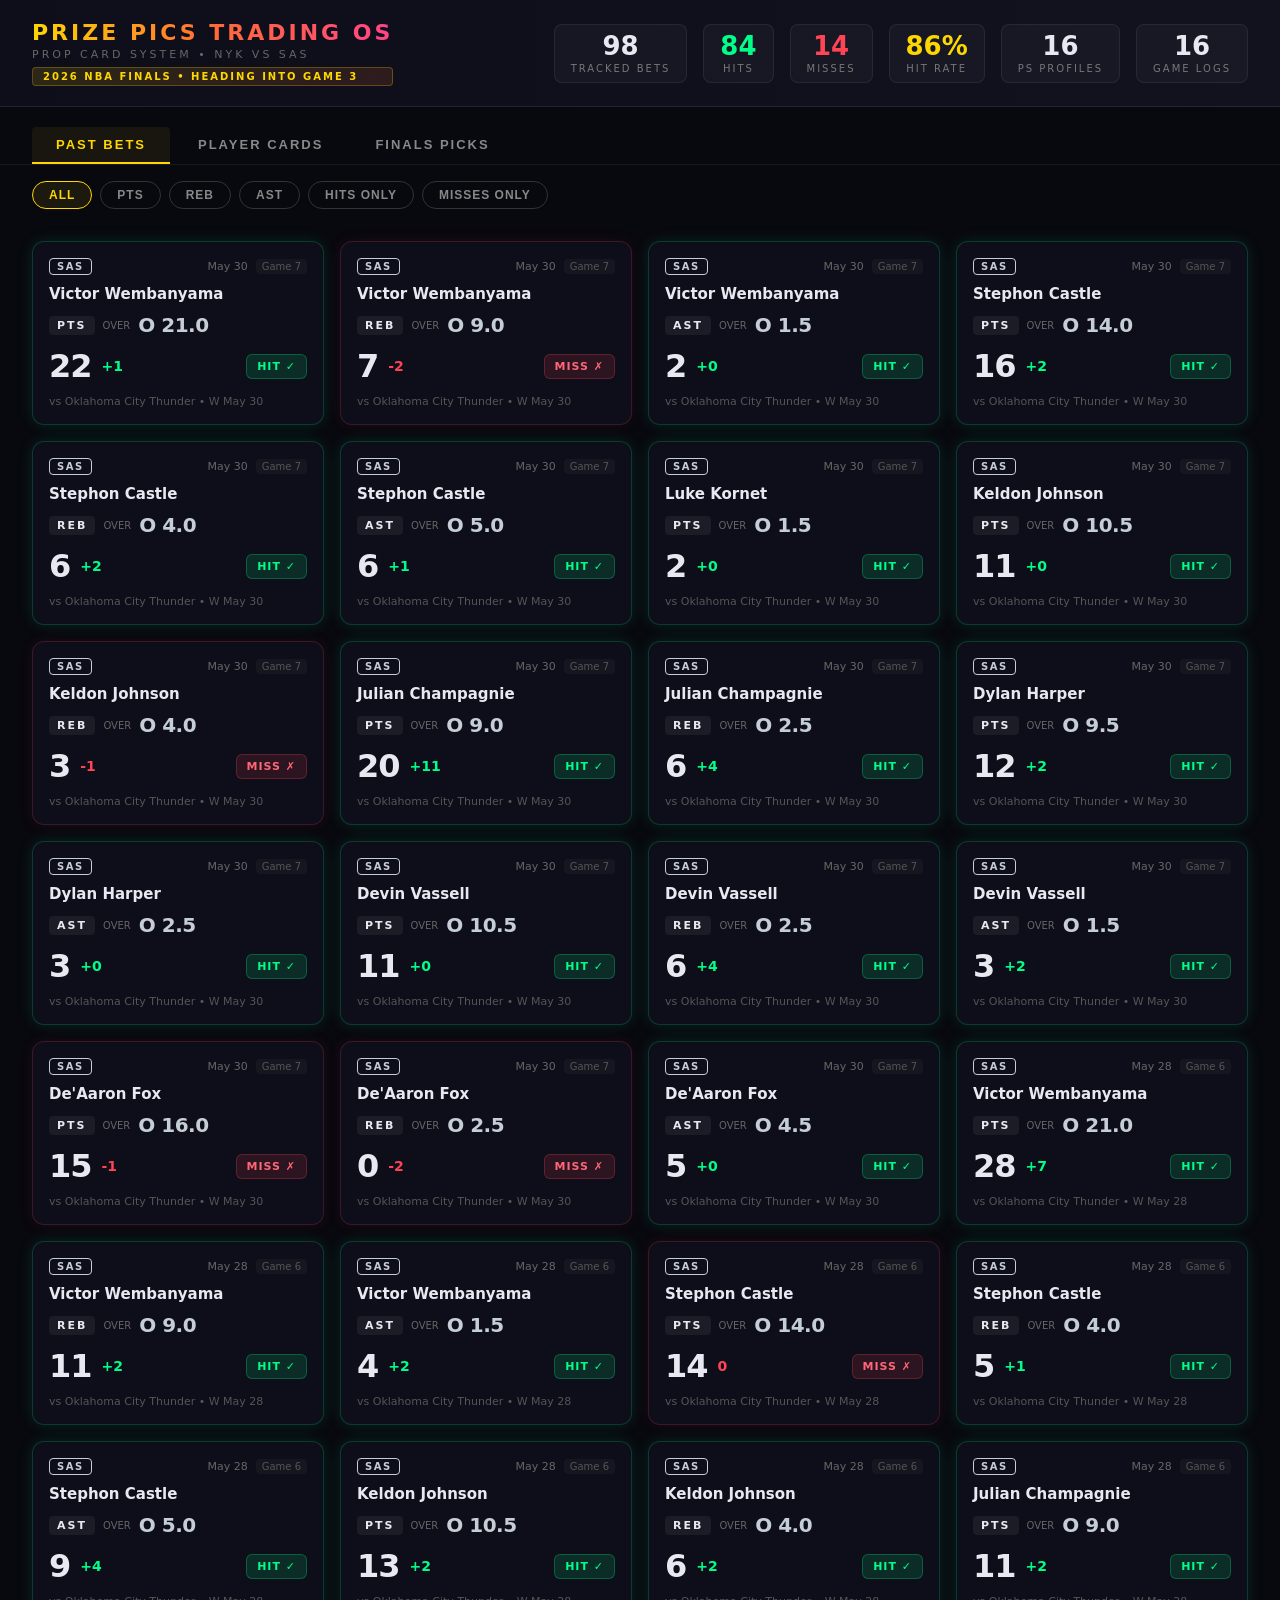
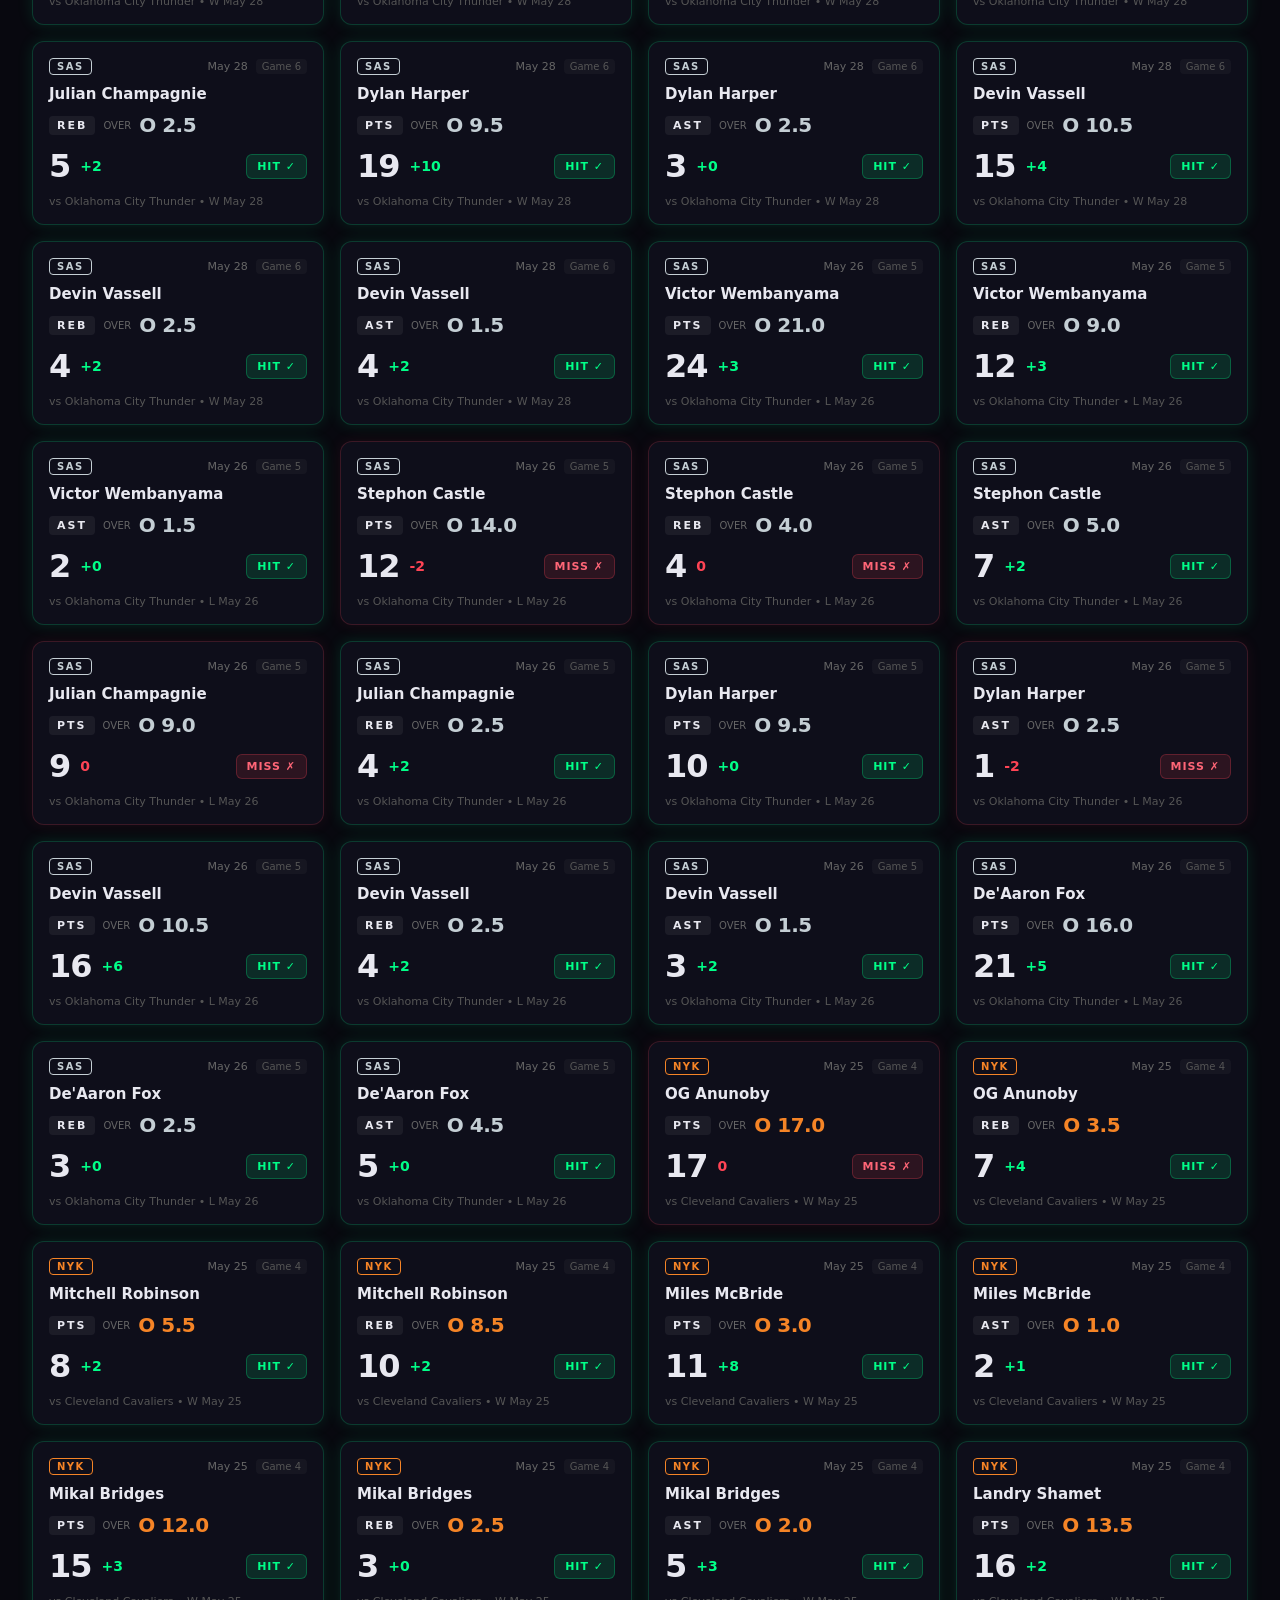
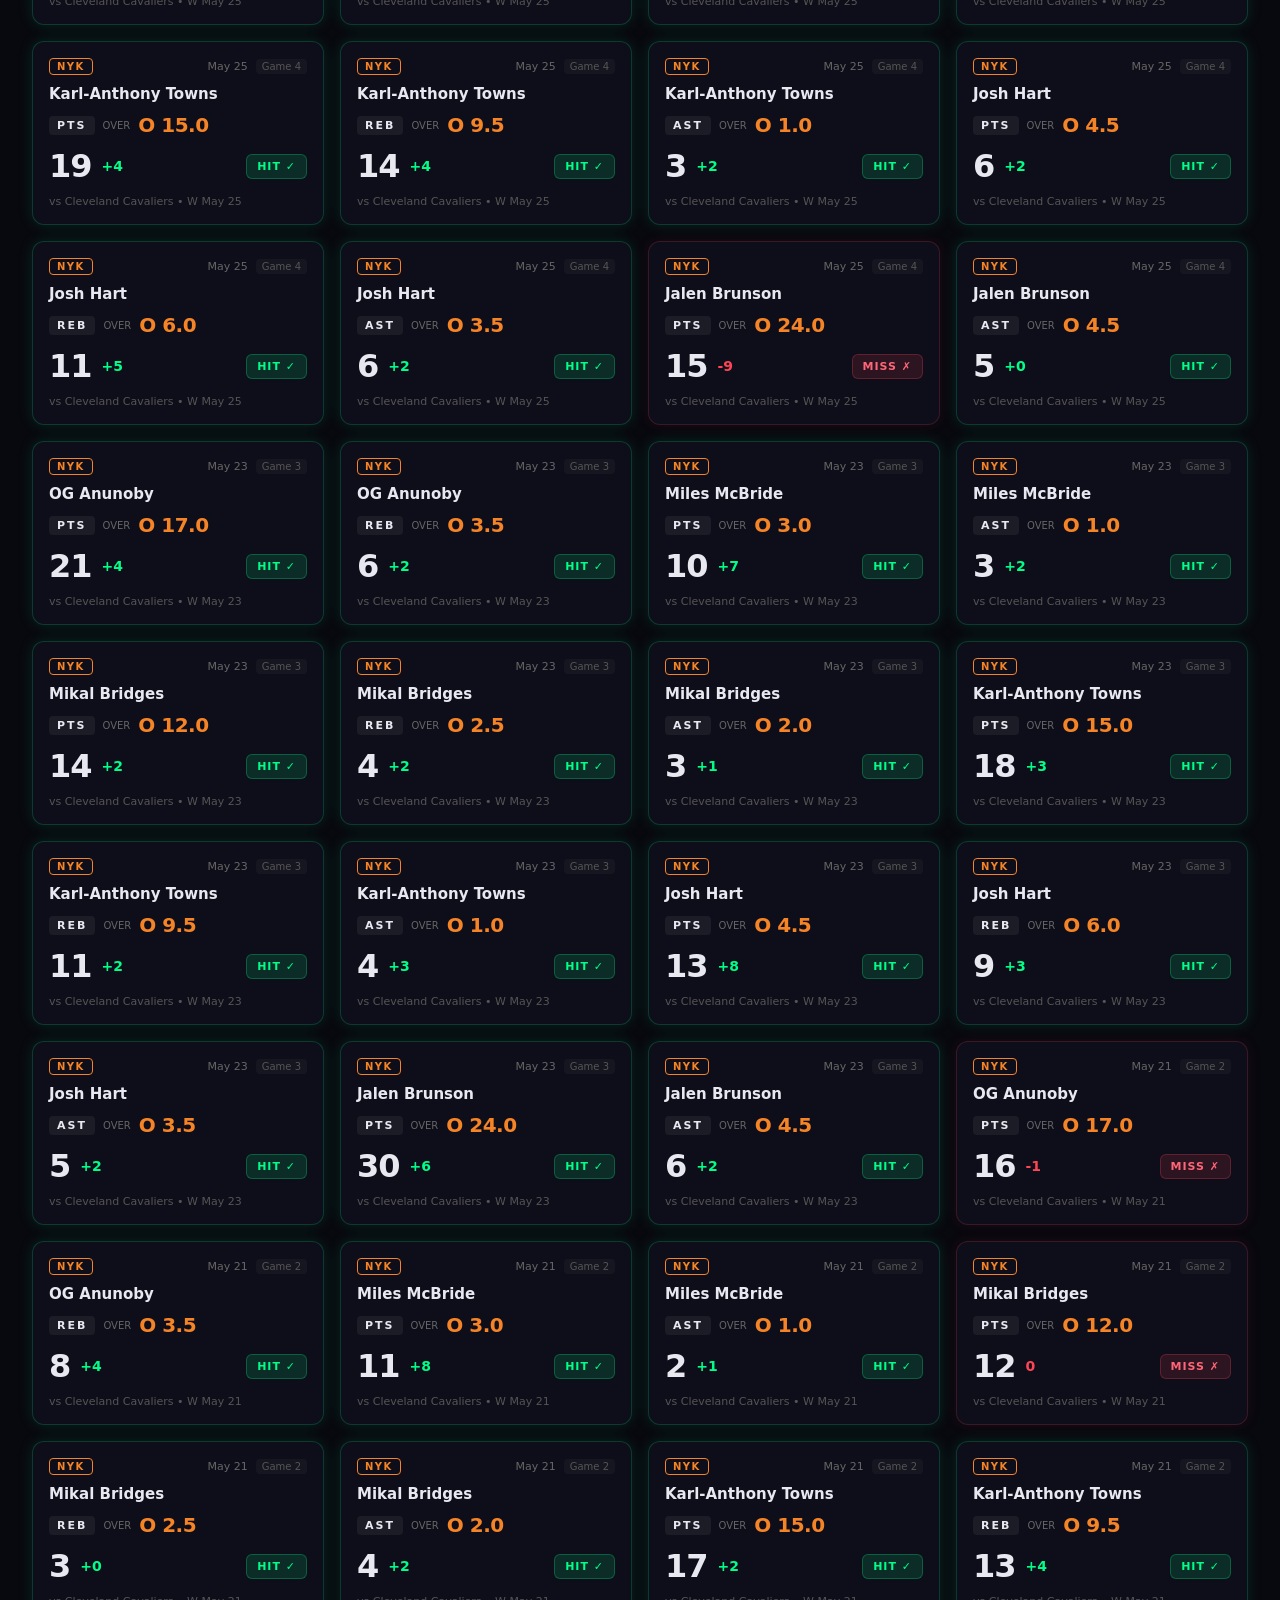
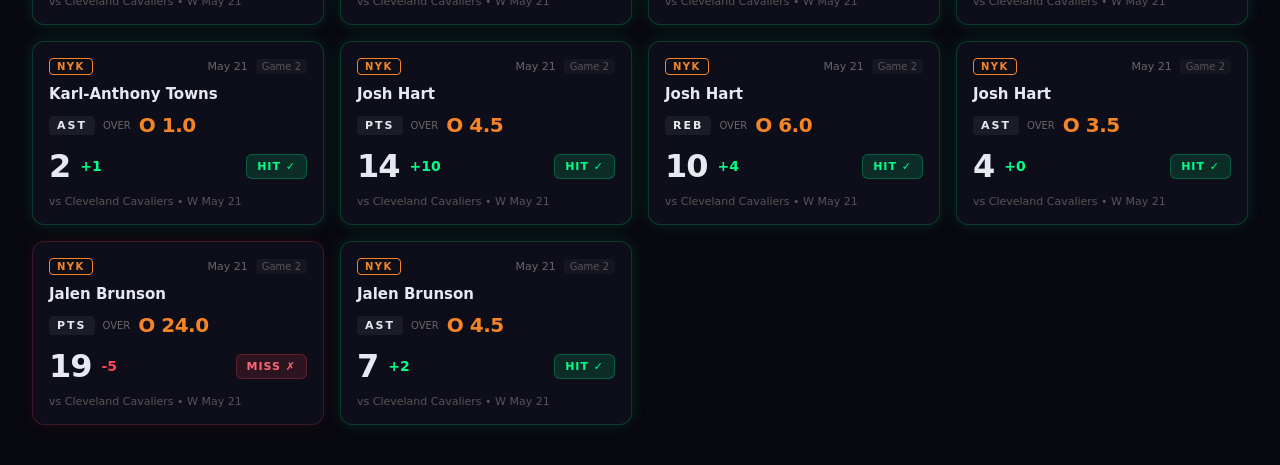
==== commit 316ba862: "Add full postseason averages with positions and defensive stats for Game 3 Integrates 2026 NBA Final" ====
--- a/prize_pics_dashboard.html
+++ b/prize_pics_dashboard.html
@@ -3,7 +3,7 @@
 <head>
   <meta charset="UTF-8">
   <meta name="viewport" content="width=device-width, initial-scale=1.0">
-  <title>Prize Pics Trading OS</title>
+  <title>Prize Pics Trading OS — 2026 NBA Finals</title>
   <style>
 *, *::before, *::after { box-sizing: border-box; margin: 0; padding: 0; }
 
@@ -20,34 +20,35 @@
   background: linear-gradient(90deg, #0e0e1a 0%, #12121f 100%);
   border-bottom: 1px solid #ffffff15;
   padding: 20px 32px;
-  display: flex;
-  align-items: center;
-  justify-content: space-between;
-  flex-wrap: wrap;
-  gap: 16px;
+  display: flex; align-items: center; justify-content: space-between;
+  flex-wrap: wrap; gap: 16px;
 }
 .header-brand { display: flex; flex-direction: column; }
 .brand-title {
-  font-size: 22px;
-  font-weight: 900;
-  letter-spacing: 3px;
+  font-size: 22px; font-weight: 900; letter-spacing: 3px;
   background: linear-gradient(90deg, #FFD700, #FF6B35, #FF4488);
-  -webkit-background-clip: text;
-  -webkit-text-fill-color: transparent;
-  background-clip: text;
+  -webkit-background-clip: text; -webkit-text-fill-color: transparent;
+  background-clip: text; text-transform: uppercase;
+}
+.brand-sub { font-size: 11px; letter-spacing: 3px; color: #666; text-transform: uppercase; margin-top: 3px; }
+.finals-badge {
+  display: inline-block; margin-top: 6px;
+  font-size: 10px; font-weight: 800; letter-spacing: 2px;
+  padding: 3px 10px; border-radius: 4px;
+  background: linear-gradient(90deg,#FFD70020,#FF6B3520);
+  border: 1px solid #FFD70040; color: #FFD700;
   text-transform: uppercase;
 }
-.brand-sub { font-size: 11px; letter-spacing: 4px; color: #666; text-transform: uppercase; margin-top: 2px; }
-
-.header-stats { display: flex; gap: 24px; flex-wrap: wrap; }
+
+.header-stats { display: flex; gap: 16px; flex-wrap: wrap; }
 .hstat {
   display: flex; flex-direction: column; align-items: center;
-  padding: 8px 16px; border-radius: 8px; background: #ffffff08;
-  border: 1px solid #ffffff12;
+  padding: 8px 16px; border-radius: 8px;
+  background: #ffffff08; border: 1px solid #ffffff12;
 }
 .hstat-val { font-size: 26px; font-weight: 800; line-height: 1; }
 .hstat-label { font-size: 10px; letter-spacing: 2px; color: #777; text-transform: uppercase; margin-top: 4px; }
-.win-val { color: #00ff88; }
+.win-val  { color: #00ff88; }
 .loss-val { color: #ff4455; }
 .rate-val { color: #FFD700; }
 
@@ -79,75 +80,51 @@
   letter-spacing: 1px; text-transform: uppercase;
   cursor: pointer; transition: all 0.15s;
 }
-.filter-btn:hover { border-color: #666; color: #ccc; }
+.filter-btn:hover  { border-color: #666; color: #ccc; }
 .filter-btn.active { border-color: #FFD700; color: #FFD700; background: #FFD70015; }
 
 /* ── Sections ── */
 .section { display: none; padding: 0 32px 40px; }
 .section.active { display: block; }
 
-/* ── Card grids ── */
-.bet-grid {
-  display: grid;
-  grid-template-columns: repeat(auto-fill, minmax(260px, 1fr));
-  gap: 16px;
-  margin-top: 16px;
-}
-.player-grid {
-  display: grid;
-  grid-template-columns: repeat(auto-fill, minmax(300px, 1fr));
-  gap: 20px;
-  margin-top: 16px;
-}
-.new-grid {
-  display: grid;
-  grid-template-columns: repeat(auto-fill, minmax(300px, 1fr));
-  gap: 20px;
-  margin-top: 16px;
-}
+/* ── Grids ── */
+.bet-grid    { display: grid; grid-template-columns: repeat(auto-fill, minmax(260px,1fr)); gap: 16px; margin-top: 16px; }
+.player-grid { display: grid; grid-template-columns: repeat(auto-fill, minmax(310px,1fr)); gap: 20px; margin-top: 16px; }
+.new-grid    { display: grid; grid-template-columns: repeat(auto-fill, minmax(310px,1fr)); gap: 20px; margin-top: 16px; }
 
 /* ── Bet card ── */
 .bet-card {
-  border-radius: 12px;
-  padding: 16px;
-  border: 1px solid #222;
-  background: #0e0e1a;
-  transition: transform 0.18s, box-shadow 0.18s;
-  cursor: default;
+  border-radius: 12px; padding: 16px;
+  border: 1px solid #222; background: #0e0e1a;
+  transition: transform 0.18s, box-shadow 0.18s; cursor: default;
 }
 .bet-card:hover { transform: translateY(-3px); }
-.bet-card.hit { border-color: #00ff8830; box-shadow: 0 0 16px rgba(0,255,136,0.12); }
+.bet-card.hit  { border-color: #00ff8830; box-shadow: 0 0 16px rgba(0,255,136,0.12); }
 .bet-card.miss { border-color: #ff445530; box-shadow: 0 0 16px rgba(255,68,85,0.08); }
-
 .bc-top { display: flex; align-items: center; gap: 8px; margin-bottom: 10px; }
 .team-tag {
   font-size: 10px; font-weight: 800; letter-spacing: 1.5px;
   padding: 2px 7px; border-radius: 4px; border: 1px solid currentColor;
 }
-.bc-date { font-size: 11px; color: #666; margin-left: auto; }
-.bc-game { font-size: 10px; color: #555; padding: 2px 6px; background: #ffffff08; border-radius: 4px; }
-
+.bc-date  { font-size: 11px; color: #666; margin-left: auto; }
+.bc-game  { font-size: 10px; color: #555; padding: 2px 6px; background: #ffffff08; border-radius: 4px; }
 .bc-player { font-size: 15px; font-weight: 700; margin-bottom: 10px; line-height: 1.2; }
-
 .bc-prop-row { display: flex; align-items: center; gap: 8px; margin-bottom: 10px; }
 .bc-prop-type {
   font-size: 11px; font-weight: 800; letter-spacing: 2px;
   padding: 3px 8px; background: #ffffff0f; border-radius: 4px;
 }
-.bc-arrow { font-size: 10px; color: #666; }
-.bc-line { font-size: 20px; font-weight: 900; letter-spacing: -0.5px; }
-
+.bc-arrow  { font-size: 10px; color: #666; }
+.bc-line   { font-size: 20px; font-weight: 900; letter-spacing: -0.5px; }
 .bc-result-row { display: flex; align-items: center; gap: 10px; margin-bottom: 10px; }
 .bc-actual { font-size: 32px; font-weight: 900; letter-spacing: -1px; }
-.bc-diff { font-size: 14px; font-weight: 700; }
-
+.bc-diff   { font-size: 14px; font-weight: 700; }
 .result-badge {
   margin-left: auto; font-size: 11px; font-weight: 800;
   letter-spacing: 1px; padding: 5px 10px; border-radius: 6px;
 }
-.result-badge.hit { background: #00ff8820; color: #00ff88; border: 1px solid #00ff8840; }
+.result-badge.hit  { background: #00ff8820; color: #00ff88; border: 1px solid #00ff8840; }
 .result-badge.miss { background: #ff445520; color: #ff6677; border: 1px solid #ff445540; }
-
 .bc-footer { font-size: 11px; color: #555; }
 
 /* ── Player card ── */
@@ -155,37 +132,66 @@
   border-radius: 16px; padding: 20px;
   border: 1px solid #333;
   transition: transform 0.2s, box-shadow 0.25s;
-  cursor: default;
-  position: relative; overflow: hidden;
+  cursor: default; position: relative; overflow: hidden;
 }
 .player-card:hover { transform: translateY(-4px) scale(1.01); }
-
 .pc-header { display: flex; align-items: flex-start; gap: 10px; margin-bottom: 12px; }
-.pc-team { font-size: 10px; font-weight: 700; letter-spacing: 2px; line-height: 1.2; flex: 1; }
-.pc-abbr { font-size: 42px; font-weight: 900; letter-spacing: -1px; position: absolute; right: 16px; top: 14px; }
+.pc-title-group { display: flex; flex-direction: column; gap: 4px; flex: 1; }
+.pc-team { font-size: 10px; font-weight: 700; letter-spacing: 2px; line-height: 1.2; }
+.pc-abbr { font-size: 42px; font-weight: 900; letter-spacing: -1px; position: absolute; right: 16px; top: 14px; opacity: 0.6; }
 
 .grade-badge {
-  font-size: 16px; font-weight: 900;
+  font-size: 16px; font-weight: 900; flex-shrink: 0;
   padding: 4px 10px; border-radius: 6px;
-  border: 2px solid currentColor; min-width: 44px; text-align: center;
+  border: 2px solid; min-width: 44px; text-align: center;
+}
+.pos-badge {
+  display: inline-block; font-size: 10px; font-weight: 800;
+  letter-spacing: 1px; padding: 2px 7px; border-radius: 4px;
+  border: 1px solid; background: transparent;
+  width: fit-content;
 }
 
 .pc-name {
   font-size: 20px; font-weight: 900; letter-spacing: -0.3px;
-  margin-bottom: 16px; line-height: 1.1;
+  margin-bottom: 12px; line-height: 1.1;
 }
 
-.pc-stats {
-  display: grid; grid-template-columns: repeat(4, 1fr); gap: 4px;
-  margin-bottom: 14px;
+/* ── Stats blocks ── */
+.stat-block-label {
+  font-size: 9px; font-weight: 700; letter-spacing: 2.5px;
+  color: #555; text-transform: uppercase;
+  margin-bottom: 6px; margin-top: 2px;
+}
+.tracked-label { color: #444; }
+.ng-tag { font-weight: 400; letter-spacing: 1px; color: #444; }
+
+.ps-stats {
+  display: grid; grid-template-columns: repeat(4,1fr); gap: 4px;
+  margin-bottom: 10px;
 }
 .pc-stat {
   display: flex; flex-direction: column; align-items: center;
   padding: 8px 4px; background: #00000025; border-radius: 6px;
 }
+.def-cell { border: 1px solid transparent; }
 .sv { font-size: 18px; font-weight: 800; line-height: 1; }
 .sl { font-size: 9px; color: #888; letter-spacing: 1.5px; text-transform: uppercase; margin-top: 3px; }
 
+.tracked-stats {
+  display: flex; align-items: center; flex-wrap: wrap; gap: 4px;
+  margin-bottom: 10px; padding: 6px 8px;
+  background: #ffffff06; border-radius: 6px;
+}
+.ts-val { font-size: 11px; color: #666; font-weight: 600; }
+.ts-sep { font-size: 11px; color: #333; }
+
+.no-log-note {
+  font-size: 10px; color: #444; font-style: italic;
+  margin-bottom: 10px; padding: 6px 0;
+}
+
+/* ── Prop badges ── */
 .pc-props { display: flex; flex-wrap: wrap; gap: 6px; margin-bottom: 12px; }
 .prop-badge {
   display: flex; align-items: center; gap: 5px;
@@ -193,20 +199,20 @@
   border: 1px solid #333; background: #00000020; font-size: 11px;
 }
 .pb-prop { font-weight: 800; letter-spacing: 1px; color: #aaa; }
-.pb-dir { color: #666; font-size: 10px; }
+.pb-dir  { color: #666; font-size: 10px; }
 .pb-line { font-weight: 700; }
 .pb-rate { font-weight: 700; margin-left: 2px; }
 
+/* ── Card footer ── */
 .pc-footer {
   display: flex; align-items: center; justify-content: space-between;
   gap: 8px; margin-bottom: 8px;
 }
 .sparkline { display: flex; align-items: flex-end; gap: 3px; height: 36px; }
 .spark-bar { width: 6px; border-radius: 3px 3px 0 0; min-height: 4px; opacity: 0.85; }
-
-.pc-meta { display: flex; flex-direction: column; align-items: flex-end; gap: 2px; }
-.trend-label { font-size: 12px; font-weight: 700; letter-spacing: 1px; }
-.games-played { font-size: 10px; color: #666; }
+.pc-meta   { display: flex; flex-direction: column; align-items: flex-end; gap: 2px; }
+.trend-label   { font-size: 12px; font-weight: 700; letter-spacing: 1px; }
+.games-played  { font-size: 10px; color: #666; }
 
 .half-notes {
   font-size: 10px; color: #666; line-height: 1.4;
@@ -223,37 +229,31 @@
   cursor: default; position: relative; overflow: hidden;
 }
 .new-card:hover { transform: translateY(-5px) scale(1.015); }
-
 .nc-ribbon {
-  font-size: 10px; font-weight: 800; letter-spacing: 3px;
-  text-transform: uppercase; padding: 4px 12px;
-  border: 1px solid; border-radius: 0 0 8px 0;
+  font-size: 10px; font-weight: 800; letter-spacing: 3px; text-transform: uppercase;
+  padding: 4px 12px; border: 1px solid; border-radius: 0 0 8px 0;
   position: absolute; top: 0; left: 0;
   border-top: none; border-left: none;
 }
-
 .nc-avg-header, .nc-last-header {
   font-size: 9px; font-weight: 700; letter-spacing: 2px;
-  color: #666; text-transform: uppercase; margin-bottom: 6px; margin-top: 4px;
+  color: #555; text-transform: uppercase; margin-bottom: 6px; margin-top: 6px;
 }
-
 .nc-best-pick {
   display: flex; flex-direction: column; align-items: center; gap: 4px;
   padding: 12px; border-radius: 10px; border: 1px solid;
   margin: 12px 0; text-align: center;
 }
 .nc-pick-label { font-size: 9px; font-weight: 700; letter-spacing: 2.5px; color: #888; text-transform: uppercase; }
-.nc-pick-prop { font-size: 18px; font-weight: 900; letter-spacing: 0.5px; }
-.nc-pick-rate { font-size: 11px; font-weight: 600; }
-
-/* ── Empty state ── */
-.empty { color: #555; font-size: 14px; padding: 40px; text-align: center; }
+.nc-pick-prop  { font-size: 18px; font-weight: 900; letter-spacing: 0.5px; }
+.nc-pick-rate  { font-size: 11px; font-weight: 600; }
 
 /* ── Responsive ── */
 @media (max-width: 600px) {
   .header { padding: 16px; }
   .tab-bar, .filter-bar, .section { padding-left: 16px; padding-right: 16px; }
   .bet-grid, .player-grid, .new-grid { grid-template-columns: 1fr; }
+  .pc-abbr { font-size: 28px; }
 }
 </style>
 </head>
@@ -262,36 +262,37 @@
 <div class="header">
   <div class="header-brand">
     <div class="brand-title">Prize Pics Trading OS</div>
-    <div class="brand-sub">NBA Playoffs &bull; 2026 &bull; Prop Card System</div>
+    <div class="brand-sub">Prop Card System &bull; NYK vs SAS</div>
+    <div class="finals-badge">2026 NBA Finals &bull; Heading Into Game 3</div>
   </div>
   <div class="header-stats">
-    <div class="hstat"><span class="hstat-val">94</span><span class="hstat-label">Total Bets</span></div>
-    <div class="hstat"><span class="hstat-val win-val">80</span><span class="hstat-label">Hits</span></div>
+    <div class="hstat"><span class="hstat-val">98</span><span class="hstat-label">Tracked Bets</span></div>
+    <div class="hstat"><span class="hstat-val win-val">84</span><span class="hstat-label">Hits</span></div>
     <div class="hstat"><span class="hstat-val loss-val">14</span><span class="hstat-label">Misses</span></div>
-    <div class="hstat"><span class="hstat-val rate-val">85%</span><span class="hstat-label">Hit Rate</span></div>
-    <div class="hstat"><span class="hstat-val">16</span><span class="hstat-label">Players</span></div>
+    <div class="hstat"><span class="hstat-val rate-val">86%</span><span class="hstat-label">Hit Rate</span></div>
+    <div class="hstat"><span class="hstat-val">16</span><span class="hstat-label">PS Profiles</span></div>
+    <div class="hstat"><span class="hstat-val">16</span><span class="hstat-label">Game Logs</span></div>
   </div>
 </div>
 
 <div class="tab-bar">
-  <button class="tab-btn" data-tab="bets" onclick="showTab('bets')">Past Bets</button>
+  <button class="tab-btn" data-tab="bets"    onclick="showTab('bets')">Past Bets</button>
   <button class="tab-btn" data-tab="players" onclick="showTab('players')">Player Cards</button>
-  <button class="tab-btn" data-tab="picks" onclick="showTab('picks')">New Picks</button>
+  <button class="tab-btn" data-tab="picks"   onclick="showTab('picks')">Finals Picks</button>
 </div>
 
 <div class="filter-bar">
-  <button class="filter-btn" data-filter="all"    onclick="filterBets('all')">All</button>
-  <button class="filter-btn" data-filter="PTS"    onclick="filterBets('PTS')">PTS</button>
-  <button class="filter-btn" data-filter="REB"    onclick="filterBets('REB')">REB</button>
-  <button class="filter-btn" data-filter="AST"    onclick="filterBets('AST')">AST</button>
-  <button class="filter-btn" data-filter="hits"   onclick="filterBets('hits')">Hits Only</button>
-  <button class="filter-btn" data-filter="misses" onclick="filterBets('misses')">Misses Only</button>
-</div>
-
-<!-- PAST BETS -->
+  <button class="filter-btn" data-filter="all"     onclick="filterBets('all')">All</button>
+  <button class="filter-btn" data-filter="PTS"     onclick="filterBets('PTS')">PTS</button>
+  <button class="filter-btn" data-filter="REB"     onclick="filterBets('REB')">REB</button>
+  <button class="filter-btn" data-filter="AST"     onclick="filterBets('AST')">AST</button>
+  <button class="filter-btn" data-filter="hits"    onclick="filterBets('hits')">Hits Only</button>
+  <button class="filter-btn" data-filter="misses"  onclick="filterBets('misses')">Misses Only</button>
+</div>
+
 <div id="bets" class="section">
   <div class="bet-grid">
-<div class="bet-card miss" data-prop="PTS" data-hit="false">
+<div class="bet-card hit" data-prop="PTS" data-hit="true">
   <div class="bc-top">
     <span class="team-tag" style="color:#C4CED4;border-color:#C4CED4">SAS</span>
     <span class="bc-date">May 30</span>
@@ -301,12 +302,12 @@
   <div class="bc-prop-row">
     <span class="bc-prop-type">PTS</span>
     <span class="bc-arrow">OVER</span>
-    <span class="bc-line" style="color:#C4CED4">O 22.0</span>
+    <span class="bc-line" style="color:#C4CED4">O 21.0</span>
   </div>
   <div class="bc-result-row">
     <span class="bc-actual">22</span>
-    <span class="bc-diff" style="color:#ff4455">0</span>
-    <span class="result-badge miss">MISS ✗</span>
+    <span class="bc-diff" style="color:#00ff88">+1</span>
+    <span class="result-badge hit">HIT ✓</span>
   </div>
   <div class="bc-footer">vs Oklahoma City Thunder &bull; W May 30</div>
 </div>
@@ -321,7 +322,7 @@
   <div class="bc-prop-row">
     <span class="bc-prop-type">REB</span>
     <span class="bc-arrow">OVER</span>
-    <span class="bc-line" style="color:#C4CED4">O 8.5</span>
+    <span class="bc-line" style="color:#C4CED4">O 9.0</span>
   </div>
   <div class="bc-result-row">
     <span class="bc-actual">7</span>
@@ -341,1859 +342,1980 @@
   <div class="bc-prop-row">
     <span class="bc-prop-type">AST</span>
     <span class="bc-arrow">OVER</span>
-    <span class="bc-line" style="color:#C4CED4">O 1.0</span>
+    <span class="bc-line" style="color:#C4CED4">O 1.5</span>
+  </div>
+  <div class="bc-result-row">
+    <span class="bc-actual">2</span>
+    <span class="bc-diff" style="color:#00ff88">+0</span>
+    <span class="result-badge hit">HIT ✓</span>
+  </div>
+  <div class="bc-footer">vs Oklahoma City Thunder &bull; W May 30</div>
+</div>
+
+<div class="bet-card hit" data-prop="PTS" data-hit="true">
+  <div class="bc-top">
+    <span class="team-tag" style="color:#C4CED4;border-color:#C4CED4">SAS</span>
+    <span class="bc-date">May 30</span>
+    <span class="bc-game">Game 7</span>
+  </div>
+  <div class="bc-player">Stephon Castle</div>
+  <div class="bc-prop-row">
+    <span class="bc-prop-type">PTS</span>
+    <span class="bc-arrow">OVER</span>
+    <span class="bc-line" style="color:#C4CED4">O 14.0</span>
+  </div>
+  <div class="bc-result-row">
+    <span class="bc-actual">16</span>
+    <span class="bc-diff" style="color:#00ff88">+2</span>
+    <span class="result-badge hit">HIT ✓</span>
+  </div>
+  <div class="bc-footer">vs Oklahoma City Thunder &bull; W May 30</div>
+</div>
+
+<div class="bet-card hit" data-prop="REB" data-hit="true">
+  <div class="bc-top">
+    <span class="team-tag" style="color:#C4CED4;border-color:#C4CED4">SAS</span>
+    <span class="bc-date">May 30</span>
+    <span class="bc-game">Game 7</span>
+  </div>
+  <div class="bc-player">Stephon Castle</div>
+  <div class="bc-prop-row">
+    <span class="bc-prop-type">REB</span>
+    <span class="bc-arrow">OVER</span>
+    <span class="bc-line" style="color:#C4CED4">O 4.0</span>
+  </div>
+  <div class="bc-result-row">
+    <span class="bc-actual">6</span>
+    <span class="bc-diff" style="color:#00ff88">+2</span>
+    <span class="result-badge hit">HIT ✓</span>
+  </div>
+  <div class="bc-footer">vs Oklahoma City Thunder &bull; W May 30</div>
+</div>
+
+<div class="bet-card hit" data-prop="AST" data-hit="true">
+  <div class="bc-top">
+    <span class="team-tag" style="color:#C4CED4;border-color:#C4CED4">SAS</span>
+    <span class="bc-date">May 30</span>
+    <span class="bc-game">Game 7</span>
+  </div>
+  <div class="bc-player">Stephon Castle</div>
+  <div class="bc-prop-row">
+    <span class="bc-prop-type">AST</span>
+    <span class="bc-arrow">OVER</span>
+    <span class="bc-line" style="color:#C4CED4">O 5.0</span>
+  </div>
+  <div class="bc-result-row">
+    <span class="bc-actual">6</span>
+    <span class="bc-diff" style="color:#00ff88">+1</span>
+    <span class="result-badge hit">HIT ✓</span>
+  </div>
+  <div class="bc-footer">vs Oklahoma City Thunder &bull; W May 30</div>
+</div>
+
+<div class="bet-card hit" data-prop="PTS" data-hit="true">
+  <div class="bc-top">
+    <span class="team-tag" style="color:#C4CED4;border-color:#C4CED4">SAS</span>
+    <span class="bc-date">May 30</span>
+    <span class="bc-game">Game 7</span>
+  </div>
+  <div class="bc-player">Luke Kornet</div>
+  <div class="bc-prop-row">
+    <span class="bc-prop-type">PTS</span>
+    <span class="bc-arrow">OVER</span>
+    <span class="bc-line" style="color:#C4CED4">O 1.5</span>
+  </div>
+  <div class="bc-result-row">
+    <span class="bc-actual">2</span>
+    <span class="bc-diff" style="color:#00ff88">+0</span>
+    <span class="result-badge hit">HIT ✓</span>
+  </div>
+  <div class="bc-footer">vs Oklahoma City Thunder &bull; W May 30</div>
+</div>
+
+<div class="bet-card hit" data-prop="PTS" data-hit="true">
+  <div class="bc-top">
+    <span class="team-tag" style="color:#C4CED4;border-color:#C4CED4">SAS</span>
+    <span class="bc-date">May 30</span>
+    <span class="bc-game">Game 7</span>
+  </div>
+  <div class="bc-player">Keldon Johnson</div>
+  <div class="bc-prop-row">
+    <span class="bc-prop-type">PTS</span>
+    <span class="bc-arrow">OVER</span>
+    <span class="bc-line" style="color:#C4CED4">O 10.5</span>
+  </div>
+  <div class="bc-result-row">
+    <span class="bc-actual">11</span>
+    <span class="bc-diff" style="color:#00ff88">+0</span>
+    <span class="result-badge hit">HIT ✓</span>
+  </div>
+  <div class="bc-footer">vs Oklahoma City Thunder &bull; W May 30</div>
+</div>
+
+<div class="bet-card miss" data-prop="REB" data-hit="false">
+  <div class="bc-top">
+    <span class="team-tag" style="color:#C4CED4;border-color:#C4CED4">SAS</span>
+    <span class="bc-date">May 30</span>
+    <span class="bc-game">Game 7</span>
+  </div>
+  <div class="bc-player">Keldon Johnson</div>
+  <div class="bc-prop-row">
+    <span class="bc-prop-type">REB</span>
+    <span class="bc-arrow">OVER</span>
+    <span class="bc-line" style="color:#C4CED4">O 4.0</span>
+  </div>
+  <div class="bc-result-row">
+    <span class="bc-actual">3</span>
+    <span class="bc-diff" style="color:#ff4455">-1</span>
+    <span class="result-badge miss">MISS ✗</span>
+  </div>
+  <div class="bc-footer">vs Oklahoma City Thunder &bull; W May 30</div>
+</div>
+
+<div class="bet-card hit" data-prop="PTS" data-hit="true">
+  <div class="bc-top">
+    <span class="team-tag" style="color:#C4CED4;border-color:#C4CED4">SAS</span>
+    <span class="bc-date">May 30</span>
+    <span class="bc-game">Game 7</span>
+  </div>
+  <div class="bc-player">Julian Champagnie</div>
+  <div class="bc-prop-row">
+    <span class="bc-prop-type">PTS</span>
+    <span class="bc-arrow">OVER</span>
+    <span class="bc-line" style="color:#C4CED4">O 9.0</span>
+  </div>
+  <div class="bc-result-row">
+    <span class="bc-actual">20</span>
+    <span class="bc-diff" style="color:#00ff88">+11</span>
+    <span class="result-badge hit">HIT ✓</span>
+  </div>
+  <div class="bc-footer">vs Oklahoma City Thunder &bull; W May 30</div>
+</div>
+
+<div class="bet-card hit" data-prop="REB" data-hit="true">
+  <div class="bc-top">
+    <span class="team-tag" style="color:#C4CED4;border-color:#C4CED4">SAS</span>
+    <span class="bc-date">May 30</span>
+    <span class="bc-game">Game 7</span>
+  </div>
+  <div class="bc-player">Julian Champagnie</div>
+  <div class="bc-prop-row">
+    <span class="bc-prop-type">REB</span>
+    <span class="bc-arrow">OVER</span>
+    <span class="bc-line" style="color:#C4CED4">O 2.5</span>
+  </div>
+  <div class="bc-result-row">
+    <span class="bc-actual">6</span>
+    <span class="bc-diff" style="color:#00ff88">+4</span>
+    <span class="result-badge hit">HIT ✓</span>
+  </div>
+  <div class="bc-footer">vs Oklahoma City Thunder &bull; W May 30</div>
+</div>
+
+<div class="bet-card hit" data-prop="PTS" data-hit="true">
+  <div class="bc-top">
+    <span class="team-tag" style="color:#C4CED4;border-color:#C4CED4">SAS</span>
+    <span class="bc-date">May 30</span>
+    <span class="bc-game">Game 7</span>
+  </div>
+  <div class="bc-player">Dylan Harper</div>
+  <div class="bc-prop-row">
+    <span class="bc-prop-type">PTS</span>
+    <span class="bc-arrow">OVER</span>
+    <span class="bc-line" style="color:#C4CED4">O 9.5</span>
+  </div>
+  <div class="bc-result-row">
+    <span class="bc-actual">12</span>
+    <span class="bc-diff" style="color:#00ff88">+2</span>
+    <span class="result-badge hit">HIT ✓</span>
+  </div>
+  <div class="bc-footer">vs Oklahoma City Thunder &bull; W May 30</div>
+</div>
+
+<div class="bet-card hit" data-prop="AST" data-hit="true">
+  <div class="bc-top">
+    <span class="team-tag" style="color:#C4CED4;border-color:#C4CED4">SAS</span>
+    <span class="bc-date">May 30</span>
+    <span class="bc-game">Game 7</span>
+  </div>
+  <div class="bc-player">Dylan Harper</div>
+  <div class="bc-prop-row">
+    <span class="bc-prop-type">AST</span>
+    <span class="bc-arrow">OVER</span>
+    <span class="bc-line" style="color:#C4CED4">O 2.5</span>
+  </div>
+  <div class="bc-result-row">
+    <span class="bc-actual">3</span>
+    <span class="bc-diff" style="color:#00ff88">+0</span>
+    <span class="result-badge hit">HIT ✓</span>
+  </div>
+  <div class="bc-footer">vs Oklahoma City Thunder &bull; W May 30</div>
+</div>
+
+<div class="bet-card hit" data-prop="PTS" data-hit="true">
+  <div class="bc-top">
+    <span class="team-tag" style="color:#C4CED4;border-color:#C4CED4">SAS</span>
+    <span class="bc-date">May 30</span>
+    <span class="bc-game">Game 7</span>
+  </div>
+  <div class="bc-player">Devin Vassell</div>
+  <div class="bc-prop-row">
+    <span class="bc-prop-type">PTS</span>
+    <span class="bc-arrow">OVER</span>
+    <span class="bc-line" style="color:#C4CED4">O 10.5</span>
+  </div>
+  <div class="bc-result-row">
+    <span class="bc-actual">11</span>
+    <span class="bc-diff" style="color:#00ff88">+0</span>
+    <span class="result-badge hit">HIT ✓</span>
+  </div>
+  <div class="bc-footer">vs Oklahoma City Thunder &bull; W May 30</div>
+</div>
+
+<div class="bet-card hit" data-prop="REB" data-hit="true">
+  <div class="bc-top">
+    <span class="team-tag" style="color:#C4CED4;border-color:#C4CED4">SAS</span>
+    <span class="bc-date">May 30</span>
+    <span class="bc-game">Game 7</span>
+  </div>
+  <div class="bc-player">Devin Vassell</div>
+  <div class="bc-prop-row">
+    <span class="bc-prop-type">REB</span>
+    <span class="bc-arrow">OVER</span>
+    <span class="bc-line" style="color:#C4CED4">O 2.5</span>
+  </div>
+  <div class="bc-result-row">
+    <span class="bc-actual">6</span>
+    <span class="bc-diff" style="color:#00ff88">+4</span>
+    <span class="result-badge hit">HIT ✓</span>
+  </div>
+  <div class="bc-footer">vs Oklahoma City Thunder &bull; W May 30</div>
+</div>
+
+<div class="bet-card hit" data-prop="AST" data-hit="true">
+  <div class="bc-top">
+    <span class="team-tag" style="color:#C4CED4;border-color:#C4CED4">SAS</span>
+    <span class="bc-date">May 30</span>
+    <span class="bc-game">Game 7</span>
+  </div>
+  <div class="bc-player">Devin Vassell</div>
+  <div class="bc-prop-row">
+    <span class="bc-prop-type">AST</span>
+    <span class="bc-arrow">OVER</span>
+    <span class="bc-line" style="color:#C4CED4">O 1.5</span>
+  </div>
+  <div class="bc-result-row">
+    <span class="bc-actual">3</span>
+    <span class="bc-diff" style="color:#00ff88">+2</span>
+    <span class="result-badge hit">HIT ✓</span>
+  </div>
+  <div class="bc-footer">vs Oklahoma City Thunder &bull; W May 30</div>
+</div>
+
+<div class="bet-card miss" data-prop="PTS" data-hit="false">
+  <div class="bc-top">
+    <span class="team-tag" style="color:#C4CED4;border-color:#C4CED4">SAS</span>
+    <span class="bc-date">May 30</span>
+    <span class="bc-game">Game 7</span>
+  </div>
+  <div class="bc-player">De'Aaron Fox</div>
+  <div class="bc-prop-row">
+    <span class="bc-prop-type">PTS</span>
+    <span class="bc-arrow">OVER</span>
+    <span class="bc-line" style="color:#C4CED4">O 16.0</span>
+  </div>
+  <div class="bc-result-row">
+    <span class="bc-actual">15</span>
+    <span class="bc-diff" style="color:#ff4455">-1</span>
+    <span class="result-badge miss">MISS ✗</span>
+  </div>
+  <div class="bc-footer">vs Oklahoma City Thunder &bull; W May 30</div>
+</div>
+
+<div class="bet-card miss" data-prop="REB" data-hit="false">
+  <div class="bc-top">
+    <span class="team-tag" style="color:#C4CED4;border-color:#C4CED4">SAS</span>
+    <span class="bc-date">May 30</span>
+    <span class="bc-game">Game 7</span>
+  </div>
+  <div class="bc-player">De'Aaron Fox</div>
+  <div class="bc-prop-row">
+    <span class="bc-prop-type">REB</span>
+    <span class="bc-arrow">OVER</span>
+    <span class="bc-line" style="color:#C4CED4">O 2.5</span>
+  </div>
+  <div class="bc-result-row">
+    <span class="bc-actual">0</span>
+    <span class="bc-diff" style="color:#ff4455">-2</span>
+    <span class="result-badge miss">MISS ✗</span>
+  </div>
+  <div class="bc-footer">vs Oklahoma City Thunder &bull; W May 30</div>
+</div>
+
+<div class="bet-card hit" data-prop="AST" data-hit="true">
+  <div class="bc-top">
+    <span class="team-tag" style="color:#C4CED4;border-color:#C4CED4">SAS</span>
+    <span class="bc-date">May 30</span>
+    <span class="bc-game">Game 7</span>
+  </div>
+  <div class="bc-player">De'Aaron Fox</div>
+  <div class="bc-prop-row">
+    <span class="bc-prop-type">AST</span>
+    <span class="bc-arrow">OVER</span>
+    <span class="bc-line" style="color:#C4CED4">O 4.5</span>
+  </div>
+  <div class="bc-result-row">
+    <span class="bc-actual">5</span>
+    <span class="bc-diff" style="color:#00ff88">+0</span>
+    <span class="result-badge hit">HIT ✓</span>
+  </div>
+  <div class="bc-footer">vs Oklahoma City Thunder &bull; W May 30</div>
+</div>
+
+<div class="bet-card hit" data-prop="PTS" data-hit="true">
+  <div class="bc-top">
+    <span class="team-tag" style="color:#C4CED4;border-color:#C4CED4">SAS</span>
+    <span class="bc-date">May 28</span>
+    <span class="bc-game">Game 6</span>
+  </div>
+  <div class="bc-player">Victor Wembanyama</div>
+  <div class="bc-prop-row">
+    <span class="bc-prop-type">PTS</span>
+    <span class="bc-arrow">OVER</span>
+    <span class="bc-line" style="color:#C4CED4">O 21.0</span>
+  </div>
+  <div class="bc-result-row">
+    <span class="bc-actual">28</span>
+    <span class="bc-diff" style="color:#00ff88">+7</span>
+    <span class="result-badge hit">HIT ✓</span>
+  </div>
+  <div class="bc-footer">vs Oklahoma City Thunder &bull; W May 28</div>
+</div>
+
+<div class="bet-card hit" data-prop="REB" data-hit="true">
+  <div class="bc-top">
+    <span class="team-tag" style="color:#C4CED4;border-color:#C4CED4">SAS</span>
+    <span class="bc-date">May 28</span>
+    <span class="bc-game">Game 6</span>
+  </div>
+  <div class="bc-player">Victor Wembanyama</div>
+  <div class="bc-prop-row">
+    <span class="bc-prop-type">REB</span>
+    <span class="bc-arrow">OVER</span>
+    <span class="bc-line" style="color:#C4CED4">O 9.0</span>
+  </div>
+  <div class="bc-result-row">
+    <span class="bc-actual">11</span>
+    <span class="bc-diff" style="color:#00ff88">+2</span>
+    <span class="result-badge hit">HIT ✓</span>
+  </div>
+  <div class="bc-footer">vs Oklahoma City Thunder &bull; W May 28</div>
+</div>
+
+<div class="bet-card hit" data-prop="AST" data-hit="true">
+  <div class="bc-top">
+    <span class="team-tag" style="color:#C4CED4;border-color:#C4CED4">SAS</span>
+    <span class="bc-date">May 28</span>
+    <span class="bc-game">Game 6</span>
+  </div>
+  <div class="bc-player">Victor Wembanyama</div>
+  <div class="bc-prop-row">
+    <span class="bc-prop-type">AST</span>
+    <span class="bc-arrow">OVER</span>
+    <span class="bc-line" style="color:#C4CED4">O 1.5</span>
+  </div>
+  <div class="bc-result-row">
+    <span class="bc-actual">4</span>
+    <span class="bc-diff" style="color:#00ff88">+2</span>
+    <span class="result-badge hit">HIT ✓</span>
+  </div>
+  <div class="bc-footer">vs Oklahoma City Thunder &bull; W May 28</div>
+</div>
+
+<div class="bet-card miss" data-prop="PTS" data-hit="false">
+  <div class="bc-top">
+    <span class="team-tag" style="color:#C4CED4;border-color:#C4CED4">SAS</span>
+    <span class="bc-date">May 28</span>
+    <span class="bc-game">Game 6</span>
+  </div>
+  <div class="bc-player">Stephon Castle</div>
+  <div class="bc-prop-row">
+    <span class="bc-prop-type">PTS</span>
+    <span class="bc-arrow">OVER</span>
+    <span class="bc-line" style="color:#C4CED4">O 14.0</span>
+  </div>
+  <div class="bc-result-row">
+    <span class="bc-actual">14</span>
+    <span class="bc-diff" style="color:#ff4455">0</span>
+    <span class="result-badge miss">MISS ✗</span>
+  </div>
+  <div class="bc-footer">vs Oklahoma City Thunder &bull; W May 28</div>
+</div>
+
+<div class="bet-card hit" data-prop="REB" data-hit="true">
+  <div class="bc-top">
+    <span class="team-tag" style="color:#C4CED4;border-color:#C4CED4">SAS</span>
+    <span class="bc-date">May 28</span>
+    <span class="bc-game">Game 6</span>
+  </div>
+  <div class="bc-player">Stephon Castle</div>
+  <div class="bc-prop-row">
+    <span class="bc-prop-type">REB</span>
+    <span class="bc-arrow">OVER</span>
+    <span class="bc-line" style="color:#C4CED4">O 4.0</span>
+  </div>
+  <div class="bc-result-row">
+    <span class="bc-actual">5</span>
+    <span class="bc-diff" style="color:#00ff88">+1</span>
+    <span class="result-badge hit">HIT ✓</span>
+  </div>
+  <div class="bc-footer">vs Oklahoma City Thunder &bull; W May 28</div>
+</div>
+
+<div class="bet-card hit" data-prop="AST" data-hit="true">
+  <div class="bc-top">
+    <span class="team-tag" style="color:#C4CED4;border-color:#C4CED4">SAS</span>
+    <span class="bc-date">May 28</span>
+    <span class="bc-game">Game 6</span>
+  </div>
+  <div class="bc-player">Stephon Castle</div>
+  <div class="bc-prop-row">
+    <span class="bc-prop-type">AST</span>
+    <span class="bc-arrow">OVER</span>
+    <span class="bc-line" style="color:#C4CED4">O 5.0</span>
+  </div>
+  <div class="bc-result-row">
+    <span class="bc-actual">9</span>
+    <span class="bc-diff" style="color:#00ff88">+4</span>
+    <span class="result-badge hit">HIT ✓</span>
+  </div>
+  <div class="bc-footer">vs Oklahoma City Thunder &bull; W May 28</div>
+</div>
+
+<div class="bet-card hit" data-prop="PTS" data-hit="true">
+  <div class="bc-top">
+    <span class="team-tag" style="color:#C4CED4;border-color:#C4CED4">SAS</span>
+    <span class="bc-date">May 28</span>
+    <span class="bc-game">Game 6</span>
+  </div>
+  <div class="bc-player">Keldon Johnson</div>
+  <div class="bc-prop-row">
+    <span class="bc-prop-type">PTS</span>
+    <span class="bc-arrow">OVER</span>
+    <span class="bc-line" style="color:#C4CED4">O 10.5</span>
+  </div>
+  <div class="bc-result-row">
+    <span class="bc-actual">13</span>
+    <span class="bc-diff" style="color:#00ff88">+2</span>
+    <span class="result-badge hit">HIT ✓</span>
+  </div>
+  <div class="bc-footer">vs Oklahoma City Thunder &bull; W May 28</div>
+</div>
+
+<div class="bet-card hit" data-prop="REB" data-hit="true">
+  <div class="bc-top">
+    <span class="team-tag" style="color:#C4CED4;border-color:#C4CED4">SAS</span>
+    <span class="bc-date">May 28</span>
+    <span class="bc-game">Game 6</span>
+  </div>
+  <div class="bc-player">Keldon Johnson</div>
+  <div class="bc-prop-row">
+    <span class="bc-prop-type">REB</span>
+    <span class="bc-arrow">OVER</span>
+    <span class="bc-line" style="color:#C4CED4">O 4.0</span>
+  </div>
+  <div class="bc-result-row">
+    <span class="bc-actual">6</span>
+    <span class="bc-diff" style="color:#00ff88">+2</span>
+    <span class="result-badge hit">HIT ✓</span>
+  </div>
+  <div class="bc-footer">vs Oklahoma City Thunder &bull; W May 28</div>
+</div>
+
+<div class="bet-card hit" data-prop="PTS" data-hit="true">
+  <div class="bc-top">
+    <span class="team-tag" style="color:#C4CED4;border-color:#C4CED4">SAS</span>
+    <span class="bc-date">May 28</span>
+    <span class="bc-game">Game 6</span>
+  </div>
+  <div class="bc-player">Julian Champagnie</div>
+  <div class="bc-prop-row">
+    <span class="bc-prop-type">PTS</span>
+    <span class="bc-arrow">OVER</span>
+    <span class="bc-line" style="color:#C4CED4">O 9.0</span>
+  </div>
+  <div class="bc-result-row">
+    <span class="bc-actual">11</span>
+    <span class="bc-diff" style="color:#00ff88">+2</span>
+    <span class="result-badge hit">HIT ✓</span>
+  </div>
+  <div class="bc-footer">vs Oklahoma City Thunder &bull; W May 28</div>
+</div>
+
+<div class="bet-card hit" data-prop="REB" data-hit="true">
+  <div class="bc-top">
+    <span class="team-tag" style="color:#C4CED4;border-color:#C4CED4">SAS</span>
+    <span class="bc-date">May 28</span>
+    <span class="bc-game">Game 6</span>
+  </div>
+  <div class="bc-player">Julian Champagnie</div>
+  <div class="bc-prop-row">
+    <span class="bc-prop-type">REB</span>
+    <span class="bc-arrow">OVER</span>
+    <span class="bc-line" style="color:#C4CED4">O 2.5</span>
+  </div>
+  <div class="bc-result-row">
+    <span class="bc-actual">5</span>
+    <span class="bc-diff" style="color:#00ff88">+2</span>
+    <span class="result-badge hit">HIT ✓</span>
+  </div>
+  <div class="bc-footer">vs Oklahoma City Thunder &bull; W May 28</div>
+</div>
+
+<div class="bet-card hit" data-prop="PTS" data-hit="true">
+  <div class="bc-top">
+    <span class="team-tag" style="color:#C4CED4;border-color:#C4CED4">SAS</span>
+    <span class="bc-date">May 28</span>
+    <span class="bc-game">Game 6</span>
+  </div>
+  <div class="bc-player">Dylan Harper</div>
+  <div class="bc-prop-row">
+    <span class="bc-prop-type">PTS</span>
+    <span class="bc-arrow">OVER</span>
+    <span class="bc-line" style="color:#C4CED4">O 9.5</span>
+  </div>
+  <div class="bc-result-row">
+    <span class="bc-actual">19</span>
+    <span class="bc-diff" style="color:#00ff88">+10</span>
+    <span class="result-badge hit">HIT ✓</span>
+  </div>
+  <div class="bc-footer">vs Oklahoma City Thunder &bull; W May 28</div>
+</div>
+
+<div class="bet-card hit" data-prop="AST" data-hit="true">
+  <div class="bc-top">
+    <span class="team-tag" style="color:#C4CED4;border-color:#C4CED4">SAS</span>
+    <span class="bc-date">May 28</span>
+    <span class="bc-game">Game 6</span>
+  </div>
+  <div class="bc-player">Dylan Harper</div>
+  <div class="bc-prop-row">
+    <span class="bc-prop-type">AST</span>
+    <span class="bc-arrow">OVER</span>
+    <span class="bc-line" style="color:#C4CED4">O 2.5</span>
+  </div>
+  <div class="bc-result-row">
+    <span class="bc-actual">3</span>
+    <span class="bc-diff" style="color:#00ff88">+0</span>
+    <span class="result-badge hit">HIT ✓</span>
+  </div>
+  <div class="bc-footer">vs Oklahoma City Thunder &bull; W May 28</div>
+</div>
+
+<div class="bet-card hit" data-prop="PTS" data-hit="true">
+  <div class="bc-top">
+    <span class="team-tag" style="color:#C4CED4;border-color:#C4CED4">SAS</span>
+    <span class="bc-date">May 28</span>
+    <span class="bc-game">Game 6</span>
+  </div>
+  <div class="bc-player">Devin Vassell</div>
+  <div class="bc-prop-row">
+    <span class="bc-prop-type">PTS</span>
+    <span class="bc-arrow">OVER</span>
+    <span class="bc-line" style="color:#C4CED4">O 10.5</span>
+  </div>
+  <div class="bc-result-row">
+    <span class="bc-actual">15</span>
+    <span class="bc-diff" style="color:#00ff88">+4</span>
+    <span class="result-badge hit">HIT ✓</span>
+  </div>
+  <div class="bc-footer">vs Oklahoma City Thunder &bull; W May 28</div>
+</div>
+
+<div class="bet-card hit" data-prop="REB" data-hit="true">
+  <div class="bc-top">
+    <span class="team-tag" style="color:#C4CED4;border-color:#C4CED4">SAS</span>
+    <span class="bc-date">May 28</span>
+    <span class="bc-game">Game 6</span>
+  </div>
+  <div class="bc-player">Devin Vassell</div>
+  <div class="bc-prop-row">
+    <span class="bc-prop-type">REB</span>
+    <span class="bc-arrow">OVER</span>
+    <span class="bc-line" style="color:#C4CED4">O 2.5</span>
+  </div>
+  <div class="bc-result-row">
+    <span class="bc-actual">4</span>
+    <span class="bc-diff" style="color:#00ff88">+2</span>
+    <span class="result-badge hit">HIT ✓</span>
+  </div>
+  <div class="bc-footer">vs Oklahoma City Thunder &bull; W May 28</div>
+</div>
+
+<div class="bet-card hit" data-prop="AST" data-hit="true">
+  <div class="bc-top">
+    <span class="team-tag" style="color:#C4CED4;border-color:#C4CED4">SAS</span>
+    <span class="bc-date">May 28</span>
+    <span class="bc-game">Game 6</span>
+  </div>
+  <div class="bc-player">Devin Vassell</div>
+  <div class="bc-prop-row">
+    <span class="bc-prop-type">AST</span>
+    <span class="bc-arrow">OVER</span>
+    <span class="bc-line" style="color:#C4CED4">O 1.5</span>
+  </div>
+  <div class="bc-result-row">
+    <span class="bc-actual">4</span>
+    <span class="bc-diff" style="color:#00ff88">+2</span>
+    <span class="result-badge hit">HIT ✓</span>
+  </div>
+  <div class="bc-footer">vs Oklahoma City Thunder &bull; W May 28</div>
+</div>
+
+<div class="bet-card hit" data-prop="PTS" data-hit="true">
+  <div class="bc-top">
+    <span class="team-tag" style="color:#C4CED4;border-color:#C4CED4">SAS</span>
+    <span class="bc-date">May 26</span>
+    <span class="bc-game">Game 5</span>
+  </div>
+  <div class="bc-player">Victor Wembanyama</div>
+  <div class="bc-prop-row">
+    <span class="bc-prop-type">PTS</span>
+    <span class="bc-arrow">OVER</span>
+    <span class="bc-line" style="color:#C4CED4">O 21.0</span>
+  </div>
+  <div class="bc-result-row">
+    <span class="bc-actual">24</span>
+    <span class="bc-diff" style="color:#00ff88">+3</span>
+    <span class="result-badge hit">HIT ✓</span>
+  </div>
+  <div class="bc-footer">vs Oklahoma City Thunder &bull; L May 26</div>
+</div>
+
+<div class="bet-card hit" data-prop="REB" data-hit="true">
+  <div class="bc-top">
+    <span class="team-tag" style="color:#C4CED4;border-color:#C4CED4">SAS</span>
+    <span class="bc-date">May 26</span>
+    <span class="bc-game">Game 5</span>
+  </div>
+  <div class="bc-player">Victor Wembanyama</div>
+  <div class="bc-prop-row">
+    <span class="bc-prop-type">REB</span>
+    <span class="bc-arrow">OVER</span>
+    <span class="bc-line" style="color:#C4CED4">O 9.0</span>
+  </div>
+  <div class="bc-result-row">
+    <span class="bc-actual">12</span>
+    <span class="bc-diff" style="color:#00ff88">+3</span>
+    <span class="result-badge hit">HIT ✓</span>
+  </div>
+  <div class="bc-footer">vs Oklahoma City Thunder &bull; L May 26</div>
+</div>
+
+<div class="bet-card hit" data-prop="AST" data-hit="true">
+  <div class="bc-top">
+    <span class="team-tag" style="color:#C4CED4;border-color:#C4CED4">SAS</span>
+    <span class="bc-date">May 26</span>
+    <span class="bc-game">Game 5</span>
+  </div>
+  <div class="bc-player">Victor Wembanyama</div>
+  <div class="bc-prop-row">
+    <span class="bc-prop-type">AST</span>
+    <span class="bc-arrow">OVER</span>
+    <span class="bc-line" style="color:#C4CED4">O 1.5</span>
+  </div>
+  <div class="bc-result-row">
+    <span class="bc-actual">2</span>
+    <span class="bc-diff" style="color:#00ff88">+0</span>
+    <span class="result-badge hit">HIT ✓</span>
+  </div>
+  <div class="bc-footer">vs Oklahoma City Thunder &bull; L May 26</div>
+</div>
+
+<div class="bet-card miss" data-prop="PTS" data-hit="false">
+  <div class="bc-top">
+    <span class="team-tag" style="color:#C4CED4;border-color:#C4CED4">SAS</span>
+    <span class="bc-date">May 26</span>
+    <span class="bc-game">Game 5</span>
+  </div>
+  <div class="bc-player">Stephon Castle</div>
+  <div class="bc-prop-row">
+    <span class="bc-prop-type">PTS</span>
+    <span class="bc-arrow">OVER</span>
+    <span class="bc-line" style="color:#C4CED4">O 14.0</span>
+  </div>
+  <div class="bc-result-row">
+    <span class="bc-actual">12</span>
+    <span class="bc-diff" style="color:#ff4455">-2</span>
+    <span class="result-badge miss">MISS ✗</span>
+  </div>
+  <div class="bc-footer">vs Oklahoma City Thunder &bull; L May 26</div>
+</div>
+
+<div class="bet-card miss" data-prop="REB" data-hit="false">
+  <div class="bc-top">
+    <span class="team-tag" style="color:#C4CED4;border-color:#C4CED4">SAS</span>
+    <span class="bc-date">May 26</span>
+    <span class="bc-game">Game 5</span>
+  </div>
+  <div class="bc-player">Stephon Castle</div>
+  <div class="bc-prop-row">
+    <span class="bc-prop-type">REB</span>
+    <span class="bc-arrow">OVER</span>
+    <span class="bc-line" style="color:#C4CED4">O 4.0</span>
+  </div>
+  <div class="bc-result-row">
+    <span class="bc-actual">4</span>
+    <span class="bc-diff" style="color:#ff4455">0</span>
+    <span class="result-badge miss">MISS ✗</span>
+  </div>
+  <div class="bc-footer">vs Oklahoma City Thunder &bull; L May 26</div>
+</div>
+
+<div class="bet-card hit" data-prop="AST" data-hit="true">
+  <div class="bc-top">
+    <span class="team-tag" style="color:#C4CED4;border-color:#C4CED4">SAS</span>
+    <span class="bc-date">May 26</span>
+    <span class="bc-game">Game 5</span>
+  </div>
+  <div class="bc-player">Stephon Castle</div>
+  <div class="bc-prop-row">
+    <span class="bc-prop-type">AST</span>
+    <span class="bc-arrow">OVER</span>
+    <span class="bc-line" style="color:#C4CED4">O 5.0</span>
+  </div>
+  <div class="bc-result-row">
+    <span class="bc-actual">7</span>
+    <span class="bc-diff" style="color:#00ff88">+2</span>
+    <span class="result-badge hit">HIT ✓</span>
+  </div>
+  <div class="bc-footer">vs Oklahoma City Thunder &bull; L May 26</div>
+</div>
+
+<div class="bet-card miss" data-prop="PTS" data-hit="false">
+  <div class="bc-top">
+    <span class="team-tag" style="color:#C4CED4;border-color:#C4CED4">SAS</span>
+    <span class="bc-date">May 26</span>
+    <span class="bc-game">Game 5</span>
+  </div>
+  <div class="bc-player">Julian Champagnie</div>
+  <div class="bc-prop-row">
+    <span class="bc-prop-type">PTS</span>
+    <span class="bc-arrow">OVER</span>
+    <span class="bc-line" style="color:#C4CED4">O 9.0</span>
+  </div>
+  <div class="bc-result-row">
+    <span class="bc-actual">9</span>
+    <span class="bc-diff" style="color:#ff4455">0</span>
+    <span class="result-badge miss">MISS ✗</span>
+  </div>
+  <div class="bc-footer">vs Oklahoma City Thunder &bull; L May 26</div>
+</div>
+
+<div class="bet-card hit" data-prop="REB" data-hit="true">
+  <div class="bc-top">
+    <span class="team-tag" style="color:#C4CED4;border-color:#C4CED4">SAS</span>
+    <span class="bc-date">May 26</span>
+    <span class="bc-game">Game 5</span>
+  </div>
+  <div class="bc-player">Julian Champagnie</div>
+  <div class="bc-prop-row">
+    <span class="bc-prop-type">REB</span>
+    <span class="bc-arrow">OVER</span>
+    <span class="bc-line" style="color:#C4CED4">O 2.5</span>
+  </div>
+  <div class="bc-result-row">
+    <span class="bc-actual">4</span>
+    <span class="bc-diff" style="color:#00ff88">+2</span>
+    <span class="result-badge hit">HIT ✓</span>
+  </div>
+  <div class="bc-footer">vs Oklahoma City Thunder &bull; L May 26</div>
+</div>
+
+<div class="bet-card hit" data-prop="PTS" data-hit="true">
+  <div class="bc-top">
+    <span class="team-tag" style="color:#C4CED4;border-color:#C4CED4">SAS</span>
+    <span class="bc-date">May 26</span>
+    <span class="bc-game">Game 5</span>
+  </div>
+  <div class="bc-player">Dylan Harper</div>
+  <div class="bc-prop-row">
+    <span class="bc-prop-type">PTS</span>
+    <span class="bc-arrow">OVER</span>
+    <span class="bc-line" style="color:#C4CED4">O 9.5</span>
+  </div>
+  <div class="bc-result-row">
+    <span class="bc-actual">10</span>
+    <span class="bc-diff" style="color:#00ff88">+0</span>
+    <span class="result-badge hit">HIT ✓</span>
+  </div>
+  <div class="bc-footer">vs Oklahoma City Thunder &bull; L May 26</div>
+</div>
+
+<div class="bet-card miss" data-prop="AST" data-hit="false">
+  <div class="bc-top">
+    <span class="team-tag" style="color:#C4CED4;border-color:#C4CED4">SAS</span>
+    <span class="bc-date">May 26</span>
+    <span class="bc-game">Game 5</span>
+  </div>
+  <div class="bc-player">Dylan Harper</div>
+  <div class="bc-prop-row">
+    <span class="bc-prop-type">AST</span>
+    <span class="bc-arrow">OVER</span>
+    <span class="bc-line" style="color:#C4CED4">O 2.5</span>
+  </div>
+  <div class="bc-result-row">
+    <span class="bc-actual">1</span>
+    <span class="bc-diff" style="color:#ff4455">-2</span>
+    <span class="result-badge miss">MISS ✗</span>
+  </div>
+  <div class="bc-footer">vs Oklahoma City Thunder &bull; L May 26</div>
+</div>
+
+<div class="bet-card hit" data-prop="PTS" data-hit="true">
+  <div class="bc-top">
+    <span class="team-tag" style="color:#C4CED4;border-color:#C4CED4">SAS</span>
+    <span class="bc-date">May 26</span>
+    <span class="bc-game">Game 5</span>
+  </div>
+  <div class="bc-player">Devin Vassell</div>
+  <div class="bc-prop-row">
+    <span class="bc-prop-type">PTS</span>
+    <span class="bc-arrow">OVER</span>
+    <span class="bc-line" style="color:#C4CED4">O 10.5</span>
+  </div>
+  <div class="bc-result-row">
+    <span class="bc-actual">16</span>
+    <span class="bc-diff" style="color:#00ff88">+6</span>
+    <span class="result-badge hit">HIT ✓</span>
+  </div>
+  <div class="bc-footer">vs Oklahoma City Thunder &bull; L May 26</div>
+</div>
+
+<div class="bet-card hit" data-prop="REB" data-hit="true">
+  <div class="bc-top">
+    <span class="team-tag" style="color:#C4CED4;border-color:#C4CED4">SAS</span>
+    <span class="bc-date">May 26</span>
+    <span class="bc-game">Game 5</span>
+  </div>
+  <div class="bc-player">Devin Vassell</div>
+  <div class="bc-prop-row">
+    <span class="bc-prop-type">REB</span>
+    <span class="bc-arrow">OVER</span>
+    <span class="bc-line" style="color:#C4CED4">O 2.5</span>
+  </div>
+  <div class="bc-result-row">
+    <span class="bc-actual">4</span>
+    <span class="bc-diff" style="color:#00ff88">+2</span>
+    <span class="result-badge hit">HIT ✓</span>
+  </div>
+  <div class="bc-footer">vs Oklahoma City Thunder &bull; L May 26</div>
+</div>
+
+<div class="bet-card hit" data-prop="AST" data-hit="true">
+  <div class="bc-top">
+    <span class="team-tag" style="color:#C4CED4;border-color:#C4CED4">SAS</span>
+    <span class="bc-date">May 26</span>
+    <span class="bc-game">Game 5</span>
+  </div>
+  <div class="bc-player">Devin Vassell</div>
+  <div class="bc-prop-row">
+    <span class="bc-prop-type">AST</span>
+    <span class="bc-arrow">OVER</span>
+    <span class="bc-line" style="color:#C4CED4">O 1.5</span>
+  </div>
+  <div class="bc-result-row">
+    <span class="bc-actual">3</span>
+    <span class="bc-diff" style="color:#00ff88">+2</span>
+    <span class="result-badge hit">HIT ✓</span>
+  </div>
+  <div class="bc-footer">vs Oklahoma City Thunder &bull; L May 26</div>
+</div>
+
+<div class="bet-card hit" data-prop="PTS" data-hit="true">
+  <div class="bc-top">
+    <span class="team-tag" style="color:#C4CED4;border-color:#C4CED4">SAS</span>
+    <span class="bc-date">May 26</span>
+    <span class="bc-game">Game 5</span>
+  </div>
+  <div class="bc-player">De'Aaron Fox</div>
+  <div class="bc-prop-row">
+    <span class="bc-prop-type">PTS</span>
+    <span class="bc-arrow">OVER</span>
+    <span class="bc-line" style="color:#C4CED4">O 16.0</span>
+  </div>
+  <div class="bc-result-row">
+    <span class="bc-actual">21</span>
+    <span class="bc-diff" style="color:#00ff88">+5</span>
+    <span class="result-badge hit">HIT ✓</span>
+  </div>
+  <div class="bc-footer">vs Oklahoma City Thunder &bull; L May 26</div>
+</div>
+
+<div class="bet-card hit" data-prop="REB" data-hit="true">
+  <div class="bc-top">
+    <span class="team-tag" style="color:#C4CED4;border-color:#C4CED4">SAS</span>
+    <span class="bc-date">May 26</span>
+    <span class="bc-game">Game 5</span>
+  </div>
+  <div class="bc-player">De'Aaron Fox</div>
+  <div class="bc-prop-row">
+    <span class="bc-prop-type">REB</span>
+    <span class="bc-arrow">OVER</span>
+    <span class="bc-line" style="color:#C4CED4">O 2.5</span>
+  </div>
+  <div class="bc-result-row">
+    <span class="bc-actual">3</span>
+    <span class="bc-diff" style="color:#00ff88">+0</span>
+    <span class="result-badge hit">HIT ✓</span>
+  </div>
+  <div class="bc-footer">vs Oklahoma City Thunder &bull; L May 26</div>
+</div>
+
+<div class="bet-card hit" data-prop="AST" data-hit="true">
+  <div class="bc-top">
+    <span class="team-tag" style="color:#C4CED4;border-color:#C4CED4">SAS</span>
+    <span class="bc-date">May 26</span>
+    <span class="bc-game">Game 5</span>
+  </div>
+  <div class="bc-player">De'Aaron Fox</div>
+  <div class="bc-prop-row">
+    <span class="bc-prop-type">AST</span>
+    <span class="bc-arrow">OVER</span>
+    <span class="bc-line" style="color:#C4CED4">O 4.5</span>
+  </div>
+  <div class="bc-result-row">
+    <span class="bc-actual">5</span>
+    <span class="bc-diff" style="color:#00ff88">+0</span>
+    <span class="result-badge hit">HIT ✓</span>
+  </div>
+  <div class="bc-footer">vs Oklahoma City Thunder &bull; L May 26</div>
+</div>
+
+<div class="bet-card miss" data-prop="PTS" data-hit="false">
+  <div class="bc-top">
+    <span class="team-tag" style="color:#F58426;border-color:#F58426">NYK</span>
+    <span class="bc-date">May 25</span>
+    <span class="bc-game">Game 4</span>
+  </div>
+  <div class="bc-player">OG Anunoby</div>
+  <div class="bc-prop-row">
+    <span class="bc-prop-type">PTS</span>
+    <span class="bc-arrow">OVER</span>
+    <span class="bc-line" style="color:#F58426">O 17.0</span>
+  </div>
+  <div class="bc-result-row">
+    <span class="bc-actual">17</span>
+    <span class="bc-diff" style="color:#ff4455">0</span>
+    <span class="result-badge miss">MISS ✗</span>
+  </div>
+  <div class="bc-footer">vs Cleveland Cavaliers &bull; W May 25</div>
+</div>
+
+<div class="bet-card hit" data-prop="REB" data-hit="true">
+  <div class="bc-top">
+    <span class="team-tag" style="color:#F58426;border-color:#F58426">NYK</span>
+    <span class="bc-date">May 25</span>
+    <span class="bc-game">Game 4</span>
+  </div>
+  <div class="bc-player">OG Anunoby</div>
+  <div class="bc-prop-row">
+    <span class="bc-prop-type">REB</span>
+    <span class="bc-arrow">OVER</span>
+    <span class="bc-line" style="color:#F58426">O 3.5</span>
+  </div>
+  <div class="bc-result-row">
+    <span class="bc-actual">7</span>
+    <span class="bc-diff" style="color:#00ff88">+4</span>
+    <span class="result-badge hit">HIT ✓</span>
+  </div>
+  <div class="bc-footer">vs Cleveland Cavaliers &bull; W May 25</div>
+</div>
+
+<div class="bet-card hit" data-prop="PTS" data-hit="true">
+  <div class="bc-top">
+    <span class="team-tag" style="color:#F58426;border-color:#F58426">NYK</span>
+    <span class="bc-date">May 25</span>
+    <span class="bc-game">Game 4</span>
+  </div>
+  <div class="bc-player">Mitchell Robinson</div>
+  <div class="bc-prop-row">
+    <span class="bc-prop-type">PTS</span>
+    <span class="bc-arrow">OVER</span>
+    <span class="bc-line" style="color:#F58426">O 5.5</span>
+  </div>
+  <div class="bc-result-row">
+    <span class="bc-actual">8</span>
+    <span class="bc-diff" style="color:#00ff88">+2</span>
+    <span class="result-badge hit">HIT ✓</span>
+  </div>
+  <div class="bc-footer">vs Cleveland Cavaliers &bull; W May 25</div>
+</div>
+
+<div class="bet-card hit" data-prop="REB" data-hit="true">
+  <div class="bc-top">
+    <span class="team-tag" style="color:#F58426;border-color:#F58426">NYK</span>
+    <span class="bc-date">May 25</span>
+    <span class="bc-game">Game 4</span>
+  </div>
+  <div class="bc-player">Mitchell Robinson</div>
+  <div class="bc-prop-row">
+    <span class="bc-prop-type">REB</span>
+    <span class="bc-arrow">OVER</span>
+    <span class="bc-line" style="color:#F58426">O 8.5</span>
+  </div>
+  <div class="bc-result-row">
+    <span class="bc-actual">10</span>
+    <span class="bc-diff" style="color:#00ff88">+2</span>
+    <span class="result-badge hit">HIT ✓</span>
+  </div>
+  <div class="bc-footer">vs Cleveland Cavaliers &bull; W May 25</div>
+</div>
+
+<div class="bet-card hit" data-prop="PTS" data-hit="true">
+  <div class="bc-top">
+    <span class="team-tag" style="color:#F58426;border-color:#F58426">NYK</span>
+    <span class="bc-date">May 25</span>
+    <span class="bc-game">Game 4</span>
+  </div>
+  <div class="bc-player">Miles McBride</div>
+  <div class="bc-prop-row">
+    <span class="bc-prop-type">PTS</span>
+    <span class="bc-arrow">OVER</span>
+    <span class="bc-line" style="color:#F58426">O 3.0</span>
+  </div>
+  <div class="bc-result-row">
+    <span class="bc-actual">11</span>
+    <span class="bc-diff" style="color:#00ff88">+8</span>
+    <span class="result-badge hit">HIT ✓</span>
+  </div>
+  <div class="bc-footer">vs Cleveland Cavaliers &bull; W May 25</div>
+</div>
+
+<div class="bet-card hit" data-prop="AST" data-hit="true">
+  <div class="bc-top">
+    <span class="team-tag" style="color:#F58426;border-color:#F58426">NYK</span>
+    <span class="bc-date">May 25</span>
+    <span class="bc-game">Game 4</span>
+  </div>
+  <div class="bc-player">Miles McBride</div>
+  <div class="bc-prop-row">
+    <span class="bc-prop-type">AST</span>
+    <span class="bc-arrow">OVER</span>
+    <span class="bc-line" style="color:#F58426">O 1.0</span>
   </div>
   <div class="bc-result-row">
     <span class="bc-actual">2</span>
     <span class="bc-diff" style="color:#00ff88">+1</span>
     <span class="result-badge hit">HIT ✓</span>
   </div>
-  <div class="bc-footer">vs Oklahoma City Thunder &bull; W May 30</div>
+  <div class="bc-footer">vs Cleveland Cavaliers &bull; W May 25</div>
 </div>
 
 <div class="bet-card hit" data-prop="PTS" data-hit="true">
   <div class="bc-top">
-    <span class="team-tag" style="color:#C4CED4;border-color:#C4CED4">SAS</span>
-    <span class="bc-date">May 30</span>
-    <span class="bc-game">Game 7</span>
-  </div>
-  <div class="bc-player">Stephon Castle</div>
-  <div class="bc-prop-row">
-    <span class="bc-prop-type">PTS</span>
-    <span class="bc-arrow">OVER</span>
-    <span class="bc-line" style="color:#C4CED4">O 11.5</span>
+    <span class="team-tag" style="color:#F58426;border-color:#F58426">NYK</span>
+    <span class="bc-date">May 25</span>
+    <span class="bc-game">Game 4</span>
+  </div>
+  <div class="bc-player">Mikal Bridges</div>
+  <div class="bc-prop-row">
+    <span class="bc-prop-type">PTS</span>
+    <span class="bc-arrow">OVER</span>
+    <span class="bc-line" style="color:#F58426">O 12.0</span>
+  </div>
+  <div class="bc-result-row">
+    <span class="bc-actual">15</span>
+    <span class="bc-diff" style="color:#00ff88">+3</span>
+    <span class="result-badge hit">HIT ✓</span>
+  </div>
+  <div class="bc-footer">vs Cleveland Cavaliers &bull; W May 25</div>
+</div>
+
+<div class="bet-card hit" data-prop="REB" data-hit="true">
+  <div class="bc-top">
+    <span class="team-tag" style="color:#F58426;border-color:#F58426">NYK</span>
+    <span class="bc-date">May 25</span>
+    <span class="bc-game">Game 4</span>
+  </div>
+  <div class="bc-player">Mikal Bridges</div>
+  <div class="bc-prop-row">
+    <span class="bc-prop-type">REB</span>
+    <span class="bc-arrow">OVER</span>
+    <span class="bc-line" style="color:#F58426">O 2.5</span>
+  </div>
+  <div class="bc-result-row">
+    <span class="bc-actual">3</span>
+    <span class="bc-diff" style="color:#00ff88">+0</span>
+    <span class="result-badge hit">HIT ✓</span>
+  </div>
+  <div class="bc-footer">vs Cleveland Cavaliers &bull; W May 25</div>
+</div>
+
+<div class="bet-card hit" data-prop="AST" data-hit="true">
+  <div class="bc-top">
+    <span class="team-tag" style="color:#F58426;border-color:#F58426">NYK</span>
+    <span class="bc-date">May 25</span>
+    <span class="bc-game">Game 4</span>
+  </div>
+  <div class="bc-player">Mikal Bridges</div>
+  <div class="bc-prop-row">
+    <span class="bc-prop-type">AST</span>
+    <span class="bc-arrow">OVER</span>
+    <span class="bc-line" style="color:#F58426">O 2.0</span>
+  </div>
+  <div class="bc-result-row">
+    <span class="bc-actual">5</span>
+    <span class="bc-diff" style="color:#00ff88">+3</span>
+    <span class="result-badge hit">HIT ✓</span>
+  </div>
+  <div class="bc-footer">vs Cleveland Cavaliers &bull; W May 25</div>
+</div>
+
+<div class="bet-card hit" data-prop="PTS" data-hit="true">
+  <div class="bc-top">
+    <span class="team-tag" style="color:#F58426;border-color:#F58426">NYK</span>
+    <span class="bc-date">May 25</span>
+    <span class="bc-game">Game 4</span>
+  </div>
+  <div class="bc-player">Landry Shamet</div>
+  <div class="bc-prop-row">
+    <span class="bc-prop-type">PTS</span>
+    <span class="bc-arrow">OVER</span>
+    <span class="bc-line" style="color:#F58426">O 13.5</span>
   </div>
   <div class="bc-result-row">
     <span class="bc-actual">16</span>
+    <span class="bc-diff" style="color:#00ff88">+2</span>
+    <span class="result-badge hit">HIT ✓</span>
+  </div>
+  <div class="bc-footer">vs Cleveland Cavaliers &bull; W May 25</div>
+</div>
+
+<div class="bet-card hit" data-prop="PTS" data-hit="true">
+  <div class="bc-top">
+    <span class="team-tag" style="color:#F58426;border-color:#F58426">NYK</span>
+    <span class="bc-date">May 25</span>
+    <span class="bc-game">Game 4</span>
+  </div>
+  <div class="bc-player">Karl-Anthony Towns</div>
+  <div class="bc-prop-row">
+    <span class="bc-prop-type">PTS</span>
+    <span class="bc-arrow">OVER</span>
+    <span class="bc-line" style="color:#F58426">O 15.0</span>
+  </div>
+  <div class="bc-result-row">
+    <span class="bc-actual">19</span>
     <span class="bc-diff" style="color:#00ff88">+4</span>
     <span class="result-badge hit">HIT ✓</span>
   </div>
-  <div class="bc-footer">vs Oklahoma City Thunder &bull; W May 30</div>
+  <div class="bc-footer">vs Cleveland Cavaliers &bull; W May 25</div>
 </div>
 
 <div class="bet-card hit" data-prop="REB" data-hit="true">
   <div class="bc-top">
-    <span class="team-tag" style="color:#C4CED4;border-color:#C4CED4">SAS</span>
-    <span class="bc-date">May 30</span>
-    <span class="bc-game">Game 7</span>
-  </div>
-  <div class="bc-player">Stephon Castle</div>
+    <span class="team-tag" style="color:#F58426;border-color:#F58426">NYK</span>
+    <span class="bc-date">May 25</span>
+    <span class="bc-game">Game 4</span>
+  </div>
+  <div class="bc-player">Karl-Anthony Towns</div>
   <div class="bc-prop-row">
     <span class="bc-prop-type">REB</span>
     <span class="bc-arrow">OVER</span>
-    <span class="bc-line" style="color:#C4CED4">O 3.5</span>
+    <span class="bc-line" style="color:#F58426">O 9.5</span>
+  </div>
+  <div class="bc-result-row">
+    <span class="bc-actual">14</span>
+    <span class="bc-diff" style="color:#00ff88">+4</span>
+    <span class="result-badge hit">HIT ✓</span>
+  </div>
+  <div class="bc-footer">vs Cleveland Cavaliers &bull; W May 25</div>
+</div>
+
+<div class="bet-card hit" data-prop="AST" data-hit="true">
+  <div class="bc-top">
+    <span class="team-tag" style="color:#F58426;border-color:#F58426">NYK</span>
+    <span class="bc-date">May 25</span>
+    <span class="bc-game">Game 4</span>
+  </div>
+  <div class="bc-player">Karl-Anthony Towns</div>
+  <div class="bc-prop-row">
+    <span class="bc-prop-type">AST</span>
+    <span class="bc-arrow">OVER</span>
+    <span class="bc-line" style="color:#F58426">O 1.0</span>
+  </div>
+  <div class="bc-result-row">
+    <span class="bc-actual">3</span>
+    <span class="bc-diff" style="color:#00ff88">+2</span>
+    <span class="result-badge hit">HIT ✓</span>
+  </div>
+  <div class="bc-footer">vs Cleveland Cavaliers &bull; W May 25</div>
+</div>
+
+<div class="bet-card hit" data-prop="PTS" data-hit="true">
+  <div class="bc-top">
+    <span class="team-tag" style="color:#F58426;border-color:#F58426">NYK</span>
+    <span class="bc-date">May 25</span>
+    <span class="bc-game">Game 4</span>
+  </div>
+  <div class="bc-player">Josh Hart</div>
+  <div class="bc-prop-row">
+    <span class="bc-prop-type">PTS</span>
+    <span class="bc-arrow">OVER</span>
+    <span class="bc-line" style="color:#F58426">O 4.5</span>
   </div>
   <div class="bc-result-row">
     <span class="bc-actual">6</span>
     <span class="bc-diff" style="color:#00ff88">+2</span>
     <span class="result-badge hit">HIT ✓</span>
   </div>
-  <div class="bc-footer">vs Oklahoma City Thunder &bull; W May 30</div>
-</div>
-
-<div class="bet-card miss" data-prop="AST" data-hit="false">
-  <div class="bc-top">
-    <span class="team-tag" style="color:#C4CED4;border-color:#C4CED4">SAS</span>
-    <span class="bc-date">May 30</span>
-    <span class="bc-game">Game 7</span>
-  </div>
-  <div class="bc-player">Stephon Castle</div>
+  <div class="bc-footer">vs Cleveland Cavaliers &bull; W May 25</div>
+</div>
+
+<div class="bet-card hit" data-prop="REB" data-hit="true">
+  <div class="bc-top">
+    <span class="team-tag" style="color:#F58426;border-color:#F58426">NYK</span>
+    <span class="bc-date">May 25</span>
+    <span class="bc-game">Game 4</span>
+  </div>
+  <div class="bc-player">Josh Hart</div>
+  <div class="bc-prop-row">
+    <span class="bc-prop-type">REB</span>
+    <span class="bc-arrow">OVER</span>
+    <span class="bc-line" style="color:#F58426">O 6.0</span>
+  </div>
+  <div class="bc-result-row">
+    <span class="bc-actual">11</span>
+    <span class="bc-diff" style="color:#00ff88">+5</span>
+    <span class="result-badge hit">HIT ✓</span>
+  </div>
+  <div class="bc-footer">vs Cleveland Cavaliers &bull; W May 25</div>
+</div>
+
+<div class="bet-card hit" data-prop="AST" data-hit="true">
+  <div class="bc-top">
+    <span class="team-tag" style="color:#F58426;border-color:#F58426">NYK</span>
+    <span class="bc-date">May 25</span>
+    <span class="bc-game">Game 4</span>
+  </div>
+  <div class="bc-player">Josh Hart</div>
   <div class="bc-prop-row">
     <span class="bc-prop-type">AST</span>
     <span class="bc-arrow">OVER</span>
-    <span class="bc-line" style="color:#C4CED4">O 6.0</span>
+    <span class="bc-line" style="color:#F58426">O 3.5</span>
   </div>
   <div class="bc-result-row">
     <span class="bc-actual">6</span>
+    <span class="bc-diff" style="color:#00ff88">+2</span>
+    <span class="result-badge hit">HIT ✓</span>
+  </div>
+  <div class="bc-footer">vs Cleveland Cavaliers &bull; W May 25</div>
+</div>
+
+<div class="bet-card miss" data-prop="PTS" data-hit="false">
+  <div class="bc-top">
+    <span class="team-tag" style="color:#F58426;border-color:#F58426">NYK</span>
+    <span class="bc-date">May 25</span>
+    <span class="bc-game">Game 4</span>
+  </div>
+  <div class="bc-player">Jalen Brunson</div>
+  <div class="bc-prop-row">
+    <span class="bc-prop-type">PTS</span>
+    <span class="bc-arrow">OVER</span>
+    <span class="bc-line" style="color:#F58426">O 24.0</span>
+  </div>
+  <div class="bc-result-row">
+    <span class="bc-actual">15</span>
+    <span class="bc-diff" style="color:#ff4455">-9</span>
+    <span class="result-badge miss">MISS ✗</span>
+  </div>
+  <div class="bc-footer">vs Cleveland Cavaliers &bull; W May 25</div>
+</div>
+
+<div class="bet-card hit" data-prop="AST" data-hit="true">
+  <div class="bc-top">
+    <span class="team-tag" style="color:#F58426;border-color:#F58426">NYK</span>
+    <span class="bc-date">May 25</span>
+    <span class="bc-game">Game 4</span>
+  </div>
+  <div class="bc-player">Jalen Brunson</div>
+  <div class="bc-prop-row">
+    <span class="bc-prop-type">AST</span>
+    <span class="bc-arrow">OVER</span>
+    <span class="bc-line" style="color:#F58426">O 4.5</span>
+  </div>
+  <div class="bc-result-row">
+    <span class="bc-actual">5</span>
+    <span class="bc-diff" style="color:#00ff88">+0</span>
+    <span class="result-badge hit">HIT ✓</span>
+  </div>
+  <div class="bc-footer">vs Cleveland Cavaliers &bull; W May 25</div>
+</div>
+
+<div class="bet-card hit" data-prop="PTS" data-hit="true">
+  <div class="bc-top">
+    <span class="team-tag" style="color:#F58426;border-color:#F58426">NYK</span>
+    <span class="bc-date">May 23</span>
+    <span class="bc-game">Game 3</span>
+  </div>
+  <div class="bc-player">OG Anunoby</div>
+  <div class="bc-prop-row">
+    <span class="bc-prop-type">PTS</span>
+    <span class="bc-arrow">OVER</span>
+    <span class="bc-line" style="color:#F58426">O 17.0</span>
+  </div>
+  <div class="bc-result-row">
+    <span class="bc-actual">21</span>
+    <span class="bc-diff" style="color:#00ff88">+4</span>
+    <span class="result-badge hit">HIT ✓</span>
+  </div>
+  <div class="bc-footer">vs Cleveland Cavaliers &bull; W May 23</div>
+</div>
+
+<div class="bet-card hit" data-prop="REB" data-hit="true">
+  <div class="bc-top">
+    <span class="team-tag" style="color:#F58426;border-color:#F58426">NYK</span>
+    <span class="bc-date">May 23</span>
+    <span class="bc-game">Game 3</span>
+  </div>
+  <div class="bc-player">OG Anunoby</div>
+  <div class="bc-prop-row">
+    <span class="bc-prop-type">REB</span>
+    <span class="bc-arrow">OVER</span>
+    <span class="bc-line" style="color:#F58426">O 3.5</span>
+  </div>
+  <div class="bc-result-row">
+    <span class="bc-actual">6</span>
+    <span class="bc-diff" style="color:#00ff88">+2</span>
+    <span class="result-badge hit">HIT ✓</span>
+  </div>
+  <div class="bc-footer">vs Cleveland Cavaliers &bull; W May 23</div>
+</div>
+
+<div class="bet-card hit" data-prop="PTS" data-hit="true">
+  <div class="bc-top">
+    <span class="team-tag" style="color:#F58426;border-color:#F58426">NYK</span>
+    <span class="bc-date">May 23</span>
+    <span class="bc-game">Game 3</span>
+  </div>
+  <div class="bc-player">Miles McBride</div>
+  <div class="bc-prop-row">
+    <span class="bc-prop-type">PTS</span>
+    <span class="bc-arrow">OVER</span>
+    <span class="bc-line" style="color:#F58426">O 3.0</span>
+  </div>
+  <div class="bc-result-row">
+    <span class="bc-actual">10</span>
+    <span class="bc-diff" style="color:#00ff88">+7</span>
+    <span class="result-badge hit">HIT ✓</span>
+  </div>
+  <div class="bc-footer">vs Cleveland Cavaliers &bull; W May 23</div>
+</div>
+
+<div class="bet-card hit" data-prop="AST" data-hit="true">
+  <div class="bc-top">
+    <span class="team-tag" style="color:#F58426;border-color:#F58426">NYK</span>
+    <span class="bc-date">May 23</span>
+    <span class="bc-game">Game 3</span>
+  </div>
+  <div class="bc-player">Miles McBride</div>
+  <div class="bc-prop-row">
+    <span class="bc-prop-type">AST</span>
+    <span class="bc-arrow">OVER</span>
+    <span class="bc-line" style="color:#F58426">O 1.0</span>
+  </div>
+  <div class="bc-result-row">
+    <span class="bc-actual">3</span>
+    <span class="bc-diff" style="color:#00ff88">+2</span>
+    <span class="result-badge hit">HIT ✓</span>
+  </div>
+  <div class="bc-footer">vs Cleveland Cavaliers &bull; W May 23</div>
+</div>
+
+<div class="bet-card hit" data-prop="PTS" data-hit="true">
+  <div class="bc-top">
+    <span class="team-tag" style="color:#F58426;border-color:#F58426">NYK</span>
+    <span class="bc-date">May 23</span>
+    <span class="bc-game">Game 3</span>
+  </div>
+  <div class="bc-player">Mikal Bridges</div>
+  <div class="bc-prop-row">
+    <span class="bc-prop-type">PTS</span>
+    <span class="bc-arrow">OVER</span>
+    <span class="bc-line" style="color:#F58426">O 12.0</span>
+  </div>
+  <div class="bc-result-row">
+    <span class="bc-actual">14</span>
+    <span class="bc-diff" style="color:#00ff88">+2</span>
+    <span class="result-badge hit">HIT ✓</span>
+  </div>
+  <div class="bc-footer">vs Cleveland Cavaliers &bull; W May 23</div>
+</div>
+
+<div class="bet-card hit" data-prop="REB" data-hit="true">
+  <div class="bc-top">
+    <span class="team-tag" style="color:#F58426;border-color:#F58426">NYK</span>
+    <span class="bc-date">May 23</span>
+    <span class="bc-game">Game 3</span>
+  </div>
+  <div class="bc-player">Mikal Bridges</div>
+  <div class="bc-prop-row">
+    <span class="bc-prop-type">REB</span>
+    <span class="bc-arrow">OVER</span>
+    <span class="bc-line" style="color:#F58426">O 2.5</span>
+  </div>
+  <div class="bc-result-row">
+    <span class="bc-actual">4</span>
+    <span class="bc-diff" style="color:#00ff88">+2</span>
+    <span class="result-badge hit">HIT ✓</span>
+  </div>
+  <div class="bc-footer">vs Cleveland Cavaliers &bull; W May 23</div>
+</div>
+
+<div class="bet-card hit" data-prop="AST" data-hit="true">
+  <div class="bc-top">
+    <span class="team-tag" style="color:#F58426;border-color:#F58426">NYK</span>
+    <span class="bc-date">May 23</span>
+    <span class="bc-game">Game 3</span>
+  </div>
+  <div class="bc-player">Mikal Bridges</div>
+  <div class="bc-prop-row">
+    <span class="bc-prop-type">AST</span>
+    <span class="bc-arrow">OVER</span>
+    <span class="bc-line" style="color:#F58426">O 2.0</span>
+  </div>
+  <div class="bc-result-row">
+    <span class="bc-actual">3</span>
+    <span class="bc-diff" style="color:#00ff88">+1</span>
+    <span class="result-badge hit">HIT ✓</span>
+  </div>
+  <div class="bc-footer">vs Cleveland Cavaliers &bull; W May 23</div>
+</div>
+
+<div class="bet-card hit" data-prop="PTS" data-hit="true">
+  <div class="bc-top">
+    <span class="team-tag" style="color:#F58426;border-color:#F58426">NYK</span>
+    <span class="bc-date">May 23</span>
+    <span class="bc-game">Game 3</span>
+  </div>
+  <div class="bc-player">Karl-Anthony Towns</div>
+  <div class="bc-prop-row">
+    <span class="bc-prop-type">PTS</span>
+    <span class="bc-arrow">OVER</span>
+    <span class="bc-line" style="color:#F58426">O 15.0</span>
+  </div>
+  <div class="bc-result-row">
+    <span class="bc-actual">18</span>
+    <span class="bc-diff" style="color:#00ff88">+3</span>
+    <span class="result-badge hit">HIT ✓</span>
+  </div>
+  <div class="bc-footer">vs Cleveland Cavaliers &bull; W May 23</div>
+</div>
+
+<div class="bet-card hit" data-prop="REB" data-hit="true">
+  <div class="bc-top">
+    <span class="team-tag" style="color:#F58426;border-color:#F58426">NYK</span>
+    <span class="bc-date">May 23</span>
+    <span class="bc-game">Game 3</span>
+  </div>
+  <div class="bc-player">Karl-Anthony Towns</div>
+  <div class="bc-prop-row">
+    <span class="bc-prop-type">REB</span>
+    <span class="bc-arrow">OVER</span>
+    <span class="bc-line" style="color:#F58426">O 9.5</span>
+  </div>
+  <div class="bc-result-row">
+    <span class="bc-actual">11</span>
+    <span class="bc-diff" style="color:#00ff88">+2</span>
+    <span class="result-badge hit">HIT ✓</span>
+  </div>
+  <div class="bc-footer">vs Cleveland Cavaliers &bull; W May 23</div>
+</div>
+
+<div class="bet-card hit" data-prop="AST" data-hit="true">
+  <div class="bc-top">
+    <span class="team-tag" style="color:#F58426;border-color:#F58426">NYK</span>
+    <span class="bc-date">May 23</span>
+    <span class="bc-game">Game 3</span>
+  </div>
+  <div class="bc-player">Karl-Anthony Towns</div>
+  <div class="bc-prop-row">
+    <span class="bc-prop-type">AST</span>
+    <span class="bc-arrow">OVER</span>
+    <span class="bc-line" style="color:#F58426">O 1.0</span>
+  </div>
+  <div class="bc-result-row">
+    <span class="bc-actual">4</span>
+    <span class="bc-diff" style="color:#00ff88">+3</span>
+    <span class="result-badge hit">HIT ✓</span>
+  </div>
+  <div class="bc-footer">vs Cleveland Cavaliers &bull; W May 23</div>
+</div>
+
+<div class="bet-card hit" data-prop="PTS" data-hit="true">
+  <div class="bc-top">
+    <span class="team-tag" style="color:#F58426;border-color:#F58426">NYK</span>
+    <span class="bc-date">May 23</span>
+    <span class="bc-game">Game 3</span>
+  </div>
+  <div class="bc-player">Josh Hart</div>
+  <div class="bc-prop-row">
+    <span class="bc-prop-type">PTS</span>
+    <span class="bc-arrow">OVER</span>
+    <span class="bc-line" style="color:#F58426">O 4.5</span>
+  </div>
+  <div class="bc-result-row">
+    <span class="bc-actual">13</span>
+    <span class="bc-diff" style="color:#00ff88">+8</span>
+    <span class="result-badge hit">HIT ✓</span>
+  </div>
+  <div class="bc-footer">vs Cleveland Cavaliers &bull; W May 23</div>
+</div>
+
+<div class="bet-card hit" data-prop="REB" data-hit="true">
+  <div class="bc-top">
+    <span class="team-tag" style="color:#F58426;border-color:#F58426">NYK</span>
+    <span class="bc-date">May 23</span>
+    <span class="bc-game">Game 3</span>
+  </div>
+  <div class="bc-player">Josh Hart</div>
+  <div class="bc-prop-row">
+    <span class="bc-prop-type">REB</span>
+    <span class="bc-arrow">OVER</span>
+    <span class="bc-line" style="color:#F58426">O 6.0</span>
+  </div>
+  <div class="bc-result-row">
+    <span class="bc-actual">9</span>
+    <span class="bc-diff" style="color:#00ff88">+3</span>
+    <span class="result-badge hit">HIT ✓</span>
+  </div>
+  <div class="bc-footer">vs Cleveland Cavaliers &bull; W May 23</div>
+</div>
+
+<div class="bet-card hit" data-prop="AST" data-hit="true">
+  <div class="bc-top">
+    <span class="team-tag" style="color:#F58426;border-color:#F58426">NYK</span>
+    <span class="bc-date">May 23</span>
+    <span class="bc-game">Game 3</span>
+  </div>
+  <div class="bc-player">Josh Hart</div>
+  <div class="bc-prop-row">
+    <span class="bc-prop-type">AST</span>
+    <span class="bc-arrow">OVER</span>
+    <span class="bc-line" style="color:#F58426">O 3.5</span>
+  </div>
+  <div class="bc-result-row">
+    <span class="bc-actual">5</span>
+    <span class="bc-diff" style="color:#00ff88">+2</span>
+    <span class="result-badge hit">HIT ✓</span>
+  </div>
+  <div class="bc-footer">vs Cleveland Cavaliers &bull; W May 23</div>
+</div>
+
+<div class="bet-card hit" data-prop="PTS" data-hit="true">
+  <div class="bc-top">
+    <span class="team-tag" style="color:#F58426;border-color:#F58426">NYK</span>
+    <span class="bc-date">May 23</span>
+    <span class="bc-game">Game 3</span>
+  </div>
+  <div class="bc-player">Jalen Brunson</div>
+  <div class="bc-prop-row">
+    <span class="bc-prop-type">PTS</span>
+    <span class="bc-arrow">OVER</span>
+    <span class="bc-line" style="color:#F58426">O 24.0</span>
+  </div>
+  <div class="bc-result-row">
+    <span class="bc-actual">30</span>
+    <span class="bc-diff" style="color:#00ff88">+6</span>
+    <span class="result-badge hit">HIT ✓</span>
+  </div>
+  <div class="bc-footer">vs Cleveland Cavaliers &bull; W May 23</div>
+</div>
+
+<div class="bet-card hit" data-prop="AST" data-hit="true">
+  <div class="bc-top">
+    <span class="team-tag" style="color:#F58426;border-color:#F58426">NYK</span>
+    <span class="bc-date">May 23</span>
+    <span class="bc-game">Game 3</span>
+  </div>
+  <div class="bc-player">Jalen Brunson</div>
+  <div class="bc-prop-row">
+    <span class="bc-prop-type">AST</span>
+    <span class="bc-arrow">OVER</span>
+    <span class="bc-line" style="color:#F58426">O 4.5</span>
+  </div>
+  <div class="bc-result-row">
+    <span class="bc-actual">6</span>
+    <span class="bc-diff" style="color:#00ff88">+2</span>
+    <span class="result-badge hit">HIT ✓</span>
+  </div>
+  <div class="bc-footer">vs Cleveland Cavaliers &bull; W May 23</div>
+</div>
+
+<div class="bet-card miss" data-prop="PTS" data-hit="false">
+  <div class="bc-top">
+    <span class="team-tag" style="color:#F58426;border-color:#F58426">NYK</span>
+    <span class="bc-date">May 21</span>
+    <span class="bc-game">Game 2</span>
+  </div>
+  <div class="bc-player">OG Anunoby</div>
+  <div class="bc-prop-row">
+    <span class="bc-prop-type">PTS</span>
+    <span class="bc-arrow">OVER</span>
+    <span class="bc-line" style="color:#F58426">O 17.0</span>
+  </div>
+  <div class="bc-result-row">
+    <span class="bc-actual">16</span>
+    <span class="bc-diff" style="color:#ff4455">-1</span>
+    <span class="result-badge miss">MISS ✗</span>
+  </div>
+  <div class="bc-footer">vs Cleveland Cavaliers &bull; W May 21</div>
+</div>
+
+<div class="bet-card hit" data-prop="REB" data-hit="true">
+  <div class="bc-top">
+    <span class="team-tag" style="color:#F58426;border-color:#F58426">NYK</span>
+    <span class="bc-date">May 21</span>
+    <span class="bc-game">Game 2</span>
+  </div>
+  <div class="bc-player">OG Anunoby</div>
+  <div class="bc-prop-row">
+    <span class="bc-prop-type">REB</span>
+    <span class="bc-arrow">OVER</span>
+    <span class="bc-line" style="color:#F58426">O 3.5</span>
+  </div>
+  <div class="bc-result-row">
+    <span class="bc-actual">8</span>
+    <span class="bc-diff" style="color:#00ff88">+4</span>
+    <span class="result-badge hit">HIT ✓</span>
+  </div>
+  <div class="bc-footer">vs Cleveland Cavaliers &bull; W May 21</div>
+</div>
+
+<div class="bet-card hit" data-prop="PTS" data-hit="true">
+  <div class="bc-top">
+    <span class="team-tag" style="color:#F58426;border-color:#F58426">NYK</span>
+    <span class="bc-date">May 21</span>
+    <span class="bc-game">Game 2</span>
+  </div>
+  <div class="bc-player">Miles McBride</div>
+  <div class="bc-prop-row">
+    <span class="bc-prop-type">PTS</span>
+    <span class="bc-arrow">OVER</span>
+    <span class="bc-line" style="color:#F58426">O 3.0</span>
+  </div>
+  <div class="bc-result-row">
+    <span class="bc-actual">11</span>
+    <span class="bc-diff" style="color:#00ff88">+8</span>
+    <span class="result-badge hit">HIT ✓</span>
+  </div>
+  <div class="bc-footer">vs Cleveland Cavaliers &bull; W May 21</div>
+</div>
+
+<div class="bet-card hit" data-prop="AST" data-hit="true">
+  <div class="bc-top">
+    <span class="team-tag" style="color:#F58426;border-color:#F58426">NYK</span>
+    <span class="bc-date">May 21</span>
+    <span class="bc-game">Game 2</span>
+  </div>
+  <div class="bc-player">Miles McBride</div>
+  <div class="bc-prop-row">
+    <span class="bc-prop-type">AST</span>
+    <span class="bc-arrow">OVER</span>
+    <span class="bc-line" style="color:#F58426">O 1.0</span>
+  </div>
+  <div class="bc-result-row">
+    <span class="bc-actual">2</span>
+    <span class="bc-diff" style="color:#00ff88">+1</span>
+    <span class="result-badge hit">HIT ✓</span>
+  </div>
+  <div class="bc-footer">vs Cleveland Cavaliers &bull; W May 21</div>
+</div>
+
+<div class="bet-card miss" data-prop="PTS" data-hit="false">
+  <div class="bc-top">
+    <span class="team-tag" style="color:#F58426;border-color:#F58426">NYK</span>
+    <span class="bc-date">May 21</span>
+    <span class="bc-game">Game 2</span>
+  </div>
+  <div class="bc-player">Mikal Bridges</div>
+  <div class="bc-prop-row">
+    <span class="bc-prop-type">PTS</span>
+    <span class="bc-arrow">OVER</span>
+    <span class="bc-line" style="color:#F58426">O 12.0</span>
+  </div>
+  <div class="bc-result-row">
+    <span class="bc-actual">12</span>
     <span class="bc-diff" style="color:#ff4455">0</span>
     <span class="result-badge miss">MISS ✗</span>
   </div>
-  <div class="bc-footer">vs Oklahoma City Thunder &bull; W May 30</div>
-</div>
-
-<div class="bet-card hit" data-prop="PTS" data-hit="true">
-  <div class="bc-top">
-    <span class="team-tag" style="color:#C4CED4;border-color:#C4CED4">SAS</span>
-    <span class="bc-date">May 30</span>
-    <span class="bc-game">Game 7</span>
-  </div>
-  <div class="bc-player">Luke Kornet</div>
-  <div class="bc-prop-row">
-    <span class="bc-prop-type">PTS</span>
-    <span class="bc-arrow">OVER</span>
-    <span class="bc-line" style="color:#C4CED4">O 0.5</span>
-  </div>
-  <div class="bc-result-row">
-    <span class="bc-actual">2</span>
-    <span class="bc-diff" style="color:#00ff88">+2</span>
-    <span class="result-badge hit">HIT ✓</span>
-  </div>
-  <div class="bc-footer">vs Oklahoma City Thunder &bull; W May 30</div>
+  <div class="bc-footer">vs Cleveland Cavaliers &bull; W May 21</div>
 </div>
 
 <div class="bet-card hit" data-prop="REB" data-hit="true">
   <div class="bc-top">
-    <span class="team-tag" style="color:#C4CED4;border-color:#C4CED4">SAS</span>
-    <span class="bc-date">May 30</span>
-    <span class="bc-game">Game 7</span>
-  </div>
-  <div class="bc-player">Luke Kornet</div>
+    <span class="team-tag" style="color:#F58426;border-color:#F58426">NYK</span>
+    <span class="bc-date">May 21</span>
+    <span class="bc-game">Game 2</span>
+  </div>
+  <div class="bc-player">Mikal Bridges</div>
   <div class="bc-prop-row">
     <span class="bc-prop-type">REB</span>
     <span class="bc-arrow">OVER</span>
-    <span class="bc-line" style="color:#C4CED4">O 2.5</span>
+    <span class="bc-line" style="color:#F58426">O 2.5</span>
+  </div>
+  <div class="bc-result-row">
+    <span class="bc-actual">3</span>
+    <span class="bc-diff" style="color:#00ff88">+0</span>
+    <span class="result-badge hit">HIT ✓</span>
+  </div>
+  <div class="bc-footer">vs Cleveland Cavaliers &bull; W May 21</div>
+</div>
+
+<div class="bet-card hit" data-prop="AST" data-hit="true">
+  <div class="bc-top">
+    <span class="team-tag" style="color:#F58426;border-color:#F58426">NYK</span>
+    <span class="bc-date">May 21</span>
+    <span class="bc-game">Game 2</span>
+  </div>
+  <div class="bc-player">Mikal Bridges</div>
+  <div class="bc-prop-row">
+    <span class="bc-prop-type">AST</span>
+    <span class="bc-arrow">OVER</span>
+    <span class="bc-line" style="color:#F58426">O 2.0</span>
   </div>
   <div class="bc-result-row">
     <span class="bc-actual">4</span>
     <span class="bc-diff" style="color:#00ff88">+2</span>
     <span class="result-badge hit">HIT ✓</span>
   </div>
-  <div class="bc-footer">vs Oklahoma City Thunder &bull; W May 30</div>
+  <div class="bc-footer">vs Cleveland Cavaliers &bull; W May 21</div>
 </div>
 
 <div class="bet-card hit" data-prop="PTS" data-hit="true">
   <div class="bc-top">
-    <span class="team-tag" style="color:#C4CED4;border-color:#C4CED4">SAS</span>
-    <span class="bc-date">May 30</span>
-    <span class="bc-game">Game 7</span>
-  </div>
-  <div class="bc-player">Keldon Johnson</div>
-  <div class="bc-prop-row">
-    <span class="bc-prop-type">PTS</span>
-    <span class="bc-arrow">OVER</span>
-    <span class="bc-line" style="color:#C4CED4">O 9.5</span>
-  </div>
-  <div class="bc-result-row">
-    <span class="bc-actual">11</span>
+    <span class="team-tag" style="color:#F58426;border-color:#F58426">NYK</span>
+    <span class="bc-date">May 21</span>
+    <span class="bc-game">Game 2</span>
+  </div>
+  <div class="bc-player">Karl-Anthony Towns</div>
+  <div class="bc-prop-row">
+    <span class="bc-prop-type">PTS</span>
+    <span class="bc-arrow">OVER</span>
+    <span class="bc-line" style="color:#F58426">O 15.0</span>
+  </div>
+  <div class="bc-result-row">
+    <span class="bc-actual">17</span>
     <span class="bc-diff" style="color:#00ff88">+2</span>
     <span class="result-badge hit">HIT ✓</span>
   </div>
-  <div class="bc-footer">vs Oklahoma City Thunder &bull; W May 30</div>
-</div>
-
-<div class="bet-card miss" data-prop="REB" data-hit="false">
-  <div class="bc-top">
-    <span class="team-tag" style="color:#C4CED4;border-color:#C4CED4">SAS</span>
-    <span class="bc-date">May 30</span>
-    <span class="bc-game">Game 7</span>
-  </div>
-  <div class="bc-player">Keldon Johnson</div>
+  <div class="bc-footer">vs Cleveland Cavaliers &bull; W May 21</div>
+</div>
+
+<div class="bet-card hit" data-prop="REB" data-hit="true">
+  <div class="bc-top">
+    <span class="team-tag" style="color:#F58426;border-color:#F58426">NYK</span>
+    <span class="bc-date">May 21</span>
+    <span class="bc-game">Game 2</span>
+  </div>
+  <div class="bc-player">Karl-Anthony Towns</div>
   <div class="bc-prop-row">
     <span class="bc-prop-type">REB</span>
     <span class="bc-arrow">OVER</span>
-    <span class="bc-line" style="color:#C4CED4">O 3.0</span>
-  </div>
-  <div class="bc-result-row">
-    <span class="bc-actual">3</span>
-    <span class="bc-diff" style="color:#ff4455">0</span>
-    <span class="result-badge miss">MISS ✗</span>
-  </div>
-  <div class="bc-footer">vs Oklahoma City Thunder &bull; W May 30</div>
-</div>
-
-<div class="bet-card hit" data-prop="PTS" data-hit="true">
-  <div class="bc-top">
-    <span class="team-tag" style="color:#C4CED4;border-color:#C4CED4">SAS</span>
-    <span class="bc-date">May 30</span>
-    <span class="bc-game">Game 7</span>
-  </div>
-  <div class="bc-player">Julian Champagnie</div>
-  <div class="bc-prop-row">
-    <span class="bc-prop-type">PTS</span>
-    <span class="bc-arrow">OVER</span>
-    <span class="bc-line" style="color:#C4CED4">O 11.0</span>
-  </div>
-  <div class="bc-result-row">
-    <span class="bc-actual">20</span>
-    <span class="bc-diff" style="color:#00ff88">+9</span>
-    <span class="result-badge hit">HIT ✓</span>
-  </div>
-  <div class="bc-footer">vs Oklahoma City Thunder &bull; W May 30</div>
-</div>
-
-<div class="bet-card hit" data-prop="REB" data-hit="true">
-  <div class="bc-top">
-    <span class="team-tag" style="color:#C4CED4;border-color:#C4CED4">SAS</span>
-    <span class="bc-date">May 30</span>
-    <span class="bc-game">Game 7</span>
-  </div>
-  <div class="bc-player">Julian Champagnie</div>
-  <div class="bc-prop-row">
-    <span class="bc-prop-type">REB</span>
-    <span class="bc-arrow">OVER</span>
-    <span class="bc-line" style="color:#C4CED4">O 3.5</span>
-  </div>
-  <div class="bc-result-row">
-    <span class="bc-actual">6</span>
-    <span class="bc-diff" style="color:#00ff88">+2</span>
-    <span class="result-badge hit">HIT ✓</span>
-  </div>
-  <div class="bc-footer">vs Oklahoma City Thunder &bull; W May 30</div>
-</div>
-
-<div class="bet-card hit" data-prop="PTS" data-hit="true">
-  <div class="bc-top">
-    <span class="team-tag" style="color:#C4CED4;border-color:#C4CED4">SAS</span>
-    <span class="bc-date">May 30</span>
-    <span class="bc-game">Game 7</span>
-  </div>
-  <div class="bc-player">Dylan Harper</div>
-  <div class="bc-prop-row">
-    <span class="bc-prop-type">PTS</span>
-    <span class="bc-arrow">OVER</span>
-    <span class="bc-line" style="color:#C4CED4">O 11.0</span>
-  </div>
-  <div class="bc-result-row">
-    <span class="bc-actual">12</span>
-    <span class="bc-diff" style="color:#00ff88">+1</span>
-    <span class="result-badge hit">HIT ✓</span>
-  </div>
-  <div class="bc-footer">vs Oklahoma City Thunder &bull; W May 30</div>
-</div>
-
-<div class="bet-card hit" data-prop="REB" data-hit="true">
-  <div class="bc-top">
-    <span class="team-tag" style="color:#C4CED4;border-color:#C4CED4">SAS</span>
-    <span class="bc-date">May 30</span>
-    <span class="bc-game">Game 7</span>
-  </div>
-  <div class="bc-player">Dylan Harper</div>
-  <div class="bc-prop-row">
-    <span class="bc-prop-type">REB</span>
-    <span class="bc-arrow">OVER</span>
-    <span class="bc-line" style="color:#C4CED4">O 3.0</span>
-  </div>
-  <div class="bc-result-row">
-    <span class="bc-actual">7</span>
-    <span class="bc-diff" style="color:#00ff88">+4</span>
-    <span class="result-badge hit">HIT ✓</span>
-  </div>
-  <div class="bc-footer">vs Oklahoma City Thunder &bull; W May 30</div>
-</div>
-
-<div class="bet-card miss" data-prop="PTS" data-hit="false">
-  <div class="bc-top">
-    <span class="team-tag" style="color:#C4CED4;border-color:#C4CED4">SAS</span>
-    <span class="bc-date">May 30</span>
-    <span class="bc-game">Game 7</span>
-  </div>
-  <div class="bc-player">Devin Vassell</div>
-  <div class="bc-prop-row">
-    <span class="bc-prop-type">PTS</span>
-    <span class="bc-arrow">OVER</span>
-    <span class="bc-line" style="color:#C4CED4">O 11.5</span>
-  </div>
-  <div class="bc-result-row">
-    <span class="bc-actual">11</span>
-    <span class="bc-diff" style="color:#ff4455">-0</span>
-    <span class="result-badge miss">MISS ✗</span>
-  </div>
-  <div class="bc-footer">vs Oklahoma City Thunder &bull; W May 30</div>
-</div>
-
-<div class="bet-card hit" data-prop="REB" data-hit="true">
-  <div class="bc-top">
-    <span class="team-tag" style="color:#C4CED4;border-color:#C4CED4">SAS</span>
-    <span class="bc-date">May 30</span>
-    <span class="bc-game">Game 7</span>
-  </div>
-  <div class="bc-player">Devin Vassell</div>
-  <div class="bc-prop-row">
-    <span class="bc-prop-type">REB</span>
-    <span class="bc-arrow">OVER</span>
-    <span class="bc-line" style="color:#C4CED4">O 3.0</span>
-  </div>
-  <div class="bc-result-row">
-    <span class="bc-actual">6</span>
-    <span class="bc-diff" style="color:#00ff88">+3</span>
-    <span class="result-badge hit">HIT ✓</span>
-  </div>
-  <div class="bc-footer">vs Oklahoma City Thunder &bull; W May 30</div>
-</div>
-
-<div class="bet-card hit" data-prop="AST" data-hit="true">
-  <div class="bc-top">
-    <span class="team-tag" style="color:#C4CED4;border-color:#C4CED4">SAS</span>
-    <span class="bc-date">May 30</span>
-    <span class="bc-game">Game 7</span>
-  </div>
-  <div class="bc-player">Devin Vassell</div>
-  <div class="bc-prop-row">
-    <span class="bc-prop-type">AST</span>
-    <span class="bc-arrow">OVER</span>
-    <span class="bc-line" style="color:#C4CED4">O 2.0</span>
-  </div>
-  <div class="bc-result-row">
-    <span class="bc-actual">3</span>
-    <span class="bc-diff" style="color:#00ff88">+1</span>
-    <span class="result-badge hit">HIT ✓</span>
-  </div>
-  <div class="bc-footer">vs Oklahoma City Thunder &bull; W May 30</div>
-</div>
-
-<div class="bet-card miss" data-prop="PTS" data-hit="false">
-  <div class="bc-top">
-    <span class="team-tag" style="color:#C4CED4;border-color:#C4CED4">SAS</span>
-    <span class="bc-date">May 30</span>
-    <span class="bc-game">Game 7</span>
-  </div>
-  <div class="bc-player">De'Aaron Fox</div>
-  <div class="bc-prop-row">
-    <span class="bc-prop-type">PTS</span>
-    <span class="bc-arrow">OVER</span>
-    <span class="bc-line" style="color:#C4CED4">O 15.5</span>
-  </div>
-  <div class="bc-result-row">
-    <span class="bc-actual">15</span>
-    <span class="bc-diff" style="color:#ff4455">-0</span>
-    <span class="result-badge miss">MISS ✗</span>
-  </div>
-  <div class="bc-footer">vs Oklahoma City Thunder &bull; W May 30</div>
-</div>
-
-<div class="bet-card hit" data-prop="AST" data-hit="true">
-  <div class="bc-top">
-    <span class="team-tag" style="color:#C4CED4;border-color:#C4CED4">SAS</span>
-    <span class="bc-date">May 30</span>
-    <span class="bc-game">Game 7</span>
-  </div>
-  <div class="bc-player">De'Aaron Fox</div>
-  <div class="bc-prop-row">
-    <span class="bc-prop-type">AST</span>
-    <span class="bc-arrow">OVER</span>
-    <span class="bc-line" style="color:#C4CED4">O 3.5</span>
-  </div>
-  <div class="bc-result-row">
-    <span class="bc-actual">5</span>
-    <span class="bc-diff" style="color:#00ff88">+2</span>
-    <span class="result-badge hit">HIT ✓</span>
-  </div>
-  <div class="bc-footer">vs Oklahoma City Thunder &bull; W May 30</div>
-</div>
-
-<div class="bet-card hit" data-prop="PTS" data-hit="true">
-  <div class="bc-top">
-    <span class="team-tag" style="color:#C4CED4;border-color:#C4CED4">SAS</span>
-    <span class="bc-date">May 28</span>
-    <span class="bc-game">Game 6</span>
-  </div>
-  <div class="bc-player">Victor Wembanyama</div>
-  <div class="bc-prop-row">
-    <span class="bc-prop-type">PTS</span>
-    <span class="bc-arrow">OVER</span>
-    <span class="bc-line" style="color:#C4CED4">O 22.0</span>
-  </div>
-  <div class="bc-result-row">
-    <span class="bc-actual">28</span>
-    <span class="bc-diff" style="color:#00ff88">+6</span>
-    <span class="result-badge hit">HIT ✓</span>
-  </div>
-  <div class="bc-footer">vs Oklahoma City Thunder &bull; W May 28</div>
-</div>
-
-<div class="bet-card hit" data-prop="REB" data-hit="true">
-  <div class="bc-top">
-    <span class="team-tag" style="color:#C4CED4;border-color:#C4CED4">SAS</span>
-    <span class="bc-date">May 28</span>
-    <span class="bc-game">Game 6</span>
-  </div>
-  <div class="bc-player">Victor Wembanyama</div>
-  <div class="bc-prop-row">
-    <span class="bc-prop-type">REB</span>
-    <span class="bc-arrow">OVER</span>
-    <span class="bc-line" style="color:#C4CED4">O 8.5</span>
-  </div>
-  <div class="bc-result-row">
-    <span class="bc-actual">11</span>
-    <span class="bc-diff" style="color:#00ff88">+2</span>
-    <span class="result-badge hit">HIT ✓</span>
-  </div>
-  <div class="bc-footer">vs Oklahoma City Thunder &bull; W May 28</div>
-</div>
-
-<div class="bet-card hit" data-prop="AST" data-hit="true">
-  <div class="bc-top">
-    <span class="team-tag" style="color:#C4CED4;border-color:#C4CED4">SAS</span>
-    <span class="bc-date">May 28</span>
-    <span class="bc-game">Game 6</span>
-  </div>
-  <div class="bc-player">Victor Wembanyama</div>
-  <div class="bc-prop-row">
-    <span class="bc-prop-type">AST</span>
-    <span class="bc-arrow">OVER</span>
-    <span class="bc-line" style="color:#C4CED4">O 1.0</span>
-  </div>
-  <div class="bc-result-row">
-    <span class="bc-actual">4</span>
-    <span class="bc-diff" style="color:#00ff88">+3</span>
-    <span class="result-badge hit">HIT ✓</span>
-  </div>
-  <div class="bc-footer">vs Oklahoma City Thunder &bull; W May 28</div>
-</div>
-
-<div class="bet-card hit" data-prop="PTS" data-hit="true">
-  <div class="bc-top">
-    <span class="team-tag" style="color:#C4CED4;border-color:#C4CED4">SAS</span>
-    <span class="bc-date">May 28</span>
-    <span class="bc-game">Game 6</span>
-  </div>
-  <div class="bc-player">Stephon Castle</div>
-  <div class="bc-prop-row">
-    <span class="bc-prop-type">PTS</span>
-    <span class="bc-arrow">OVER</span>
-    <span class="bc-line" style="color:#C4CED4">O 11.5</span>
-  </div>
-  <div class="bc-result-row">
-    <span class="bc-actual">14</span>
-    <span class="bc-diff" style="color:#00ff88">+2</span>
-    <span class="result-badge hit">HIT ✓</span>
-  </div>
-  <div class="bc-footer">vs Oklahoma City Thunder &bull; W May 28</div>
-</div>
-
-<div class="bet-card hit" data-prop="REB" data-hit="true">
-  <div class="bc-top">
-    <span class="team-tag" style="color:#C4CED4;border-color:#C4CED4">SAS</span>
-    <span class="bc-date">May 28</span>
-    <span class="bc-game">Game 6</span>
-  </div>
-  <div class="bc-player">Stephon Castle</div>
-  <div class="bc-prop-row">
-    <span class="bc-prop-type">REB</span>
-    <span class="bc-arrow">OVER</span>
-    <span class="bc-line" style="color:#C4CED4">O 3.5</span>
-  </div>
-  <div class="bc-result-row">
-    <span class="bc-actual">5</span>
-    <span class="bc-diff" style="color:#00ff88">+2</span>
-    <span class="result-badge hit">HIT ✓</span>
-  </div>
-  <div class="bc-footer">vs Oklahoma City Thunder &bull; W May 28</div>
-</div>
-
-<div class="bet-card hit" data-prop="AST" data-hit="true">
-  <div class="bc-top">
-    <span class="team-tag" style="color:#C4CED4;border-color:#C4CED4">SAS</span>
-    <span class="bc-date">May 28</span>
-    <span class="bc-game">Game 6</span>
-  </div>
-  <div class="bc-player">Stephon Castle</div>
-  <div class="bc-prop-row">
-    <span class="bc-prop-type">AST</span>
-    <span class="bc-arrow">OVER</span>
-    <span class="bc-line" style="color:#C4CED4">O 6.0</span>
-  </div>
-  <div class="bc-result-row">
-    <span class="bc-actual">9</span>
-    <span class="bc-diff" style="color:#00ff88">+3</span>
-    <span class="result-badge hit">HIT ✓</span>
-  </div>
-  <div class="bc-footer">vs Oklahoma City Thunder &bull; W May 28</div>
-</div>
-
-<div class="bet-card hit" data-prop="PTS" data-hit="true">
-  <div class="bc-top">
-    <span class="team-tag" style="color:#C4CED4;border-color:#C4CED4">SAS</span>
-    <span class="bc-date">May 28</span>
-    <span class="bc-game">Game 6</span>
-  </div>
-  <div class="bc-player">Keldon Johnson</div>
-  <div class="bc-prop-row">
-    <span class="bc-prop-type">PTS</span>
-    <span class="bc-arrow">OVER</span>
-    <span class="bc-line" style="color:#C4CED4">O 9.5</span>
+    <span class="bc-line" style="color:#F58426">O 9.5</span>
   </div>
   <div class="bc-result-row">
     <span class="bc-actual">13</span>
     <span class="bc-diff" style="color:#00ff88">+4</span>
     <span class="result-badge hit">HIT ✓</span>
   </div>
-  <div class="bc-footer">vs Oklahoma City Thunder &bull; W May 28</div>
-</div>
-
-<div class="bet-card hit" data-prop="REB" data-hit="true">
-  <div class="bc-top">
-    <span class="team-tag" style="color:#C4CED4;border-color:#C4CED4">SAS</span>
-    <span class="bc-date">May 28</span>
-    <span class="bc-game">Game 6</span>
-  </div>
-  <div class="bc-player">Keldon Johnson</div>
-  <div class="bc-prop-row">
-    <span class="bc-prop-type">REB</span>
-    <span class="bc-arrow">OVER</span>
-    <span class="bc-line" style="color:#C4CED4">O 3.0</span>
-  </div>
-  <div class="bc-result-row">
-    <span class="bc-actual">6</span>
-    <span class="bc-diff" style="color:#00ff88">+3</span>
-    <span class="result-badge hit">HIT ✓</span>
-  </div>
-  <div class="bc-footer">vs Oklahoma City Thunder &bull; W May 28</div>
-</div>
-
-<div class="bet-card miss" data-prop="PTS" data-hit="false">
-  <div class="bc-top">
-    <span class="team-tag" style="color:#C4CED4;border-color:#C4CED4">SAS</span>
-    <span class="bc-date">May 28</span>
-    <span class="bc-game">Game 6</span>
-  </div>
-  <div class="bc-player">Julian Champagnie</div>
-  <div class="bc-prop-row">
-    <span class="bc-prop-type">PTS</span>
-    <span class="bc-arrow">OVER</span>
-    <span class="bc-line" style="color:#C4CED4">O 11.0</span>
-  </div>
-  <div class="bc-result-row">
-    <span class="bc-actual">11</span>
-    <span class="bc-diff" style="color:#ff4455">0</span>
-    <span class="result-badge miss">MISS ✗</span>
-  </div>
-  <div class="bc-footer">vs Oklahoma City Thunder &bull; W May 28</div>
-</div>
-
-<div class="bet-card hit" data-prop="REB" data-hit="true">
-  <div class="bc-top">
-    <span class="team-tag" style="color:#C4CED4;border-color:#C4CED4">SAS</span>
-    <span class="bc-date">May 28</span>
-    <span class="bc-game">Game 6</span>
-  </div>
-  <div class="bc-player">Julian Champagnie</div>
-  <div class="bc-prop-row">
-    <span class="bc-prop-type">REB</span>
-    <span class="bc-arrow">OVER</span>
-    <span class="bc-line" style="color:#C4CED4">O 3.5</span>
-  </div>
-  <div class="bc-result-row">
-    <span class="bc-actual">5</span>
-    <span class="bc-diff" style="color:#00ff88">+2</span>
-    <span class="result-badge hit">HIT ✓</span>
-  </div>
-  <div class="bc-footer">vs Oklahoma City Thunder &bull; W May 28</div>
-</div>
-
-<div class="bet-card hit" data-prop="PTS" data-hit="true">
-  <div class="bc-top">
-    <span class="team-tag" style="color:#C4CED4;border-color:#C4CED4">SAS</span>
-    <span class="bc-date">May 28</span>
-    <span class="bc-game">Game 6</span>
-  </div>
-  <div class="bc-player">Dylan Harper</div>
-  <div class="bc-prop-row">
-    <span class="bc-prop-type">PTS</span>
-    <span class="bc-arrow">OVER</span>
-    <span class="bc-line" style="color:#C4CED4">O 11.0</span>
-  </div>
-  <div class="bc-result-row">
-    <span class="bc-actual">19</span>
-    <span class="bc-diff" style="color:#00ff88">+8</span>
-    <span class="result-badge hit">HIT ✓</span>
-  </div>
-  <div class="bc-footer">vs Oklahoma City Thunder &bull; W May 28</div>
-</div>
-
-<div class="bet-card hit" data-prop="REB" data-hit="true">
-  <div class="bc-top">
-    <span class="team-tag" style="color:#C4CED4;border-color:#C4CED4">SAS</span>
-    <span class="bc-date">May 28</span>
-    <span class="bc-game">Game 6</span>
-  </div>
-  <div class="bc-player">Dylan Harper</div>
-  <div class="bc-prop-row">
-    <span class="bc-prop-type">REB</span>
-    <span class="bc-arrow">OVER</span>
-    <span class="bc-line" style="color:#C4CED4">O 3.0</span>
-  </div>
-  <div class="bc-result-row">
-    <span class="bc-actual">5</span>
-    <span class="bc-diff" style="color:#00ff88">+2</span>
-    <span class="result-badge hit">HIT ✓</span>
-  </div>
-  <div class="bc-footer">vs Oklahoma City Thunder &bull; W May 28</div>
-</div>
-
-<div class="bet-card hit" data-prop="PTS" data-hit="true">
-  <div class="bc-top">
-    <span class="team-tag" style="color:#C4CED4;border-color:#C4CED4">SAS</span>
-    <span class="bc-date">May 28</span>
-    <span class="bc-game">Game 6</span>
-  </div>
-  <div class="bc-player">Devin Vassell</div>
-  <div class="bc-prop-row">
-    <span class="bc-prop-type">PTS</span>
-    <span class="bc-arrow">OVER</span>
-    <span class="bc-line" style="color:#C4CED4">O 11.5</span>
-  </div>
-  <div class="bc-result-row">
-    <span class="bc-actual">15</span>
-    <span class="bc-diff" style="color:#00ff88">+4</span>
-    <span class="result-badge hit">HIT ✓</span>
-  </div>
-  <div class="bc-footer">vs Oklahoma City Thunder &bull; W May 28</div>
-</div>
-
-<div class="bet-card hit" data-prop="REB" data-hit="true">
-  <div class="bc-top">
-    <span class="team-tag" style="color:#C4CED4;border-color:#C4CED4">SAS</span>
-    <span class="bc-date">May 28</span>
-    <span class="bc-game">Game 6</span>
-  </div>
-  <div class="bc-player">Devin Vassell</div>
-  <div class="bc-prop-row">
-    <span class="bc-prop-type">REB</span>
-    <span class="bc-arrow">OVER</span>
-    <span class="bc-line" style="color:#C4CED4">O 3.0</span>
-  </div>
-  <div class="bc-result-row">
-    <span class="bc-actual">4</span>
-    <span class="bc-diff" style="color:#00ff88">+1</span>
-    <span class="result-badge hit">HIT ✓</span>
-  </div>
-  <div class="bc-footer">vs Oklahoma City Thunder &bull; W May 28</div>
+  <div class="bc-footer">vs Cleveland Cavaliers &bull; W May 21</div>
 </div>
 
 <div class="bet-card hit" data-prop="AST" data-hit="true">
   <div class="bc-top">
-    <span class="team-tag" style="color:#C4CED4;border-color:#C4CED4">SAS</span>
-    <span class="bc-date">May 28</span>
-    <span class="bc-game">Game 6</span>
-  </div>
-  <div class="bc-player">Devin Vassell</div>
+    <span class="team-tag" style="color:#F58426;border-color:#F58426">NYK</span>
+    <span class="bc-date">May 21</span>
+    <span class="bc-game">Game 2</span>
+  </div>
+  <div class="bc-player">Karl-Anthony Towns</div>
   <div class="bc-prop-row">
     <span class="bc-prop-type">AST</span>
     <span class="bc-arrow">OVER</span>
-    <span class="bc-line" style="color:#C4CED4">O 2.0</span>
-  </div>
-  <div class="bc-result-row">
-    <span class="bc-actual">4</span>
-    <span class="bc-diff" style="color:#00ff88">+2</span>
-    <span class="result-badge hit">HIT ✓</span>
-  </div>
-  <div class="bc-footer">vs Oklahoma City Thunder &bull; W May 28</div>
-</div>
-
-<div class="bet-card hit" data-prop="PTS" data-hit="true">
-  <div class="bc-top">
-    <span class="team-tag" style="color:#C4CED4;border-color:#C4CED4">SAS</span>
-    <span class="bc-date">May 26</span>
-    <span class="bc-game">Game 5</span>
-  </div>
-  <div class="bc-player">Victor Wembanyama</div>
-  <div class="bc-prop-row">
-    <span class="bc-prop-type">PTS</span>
-    <span class="bc-arrow">OVER</span>
-    <span class="bc-line" style="color:#C4CED4">O 22.0</span>
-  </div>
-  <div class="bc-result-row">
-    <span class="bc-actual">24</span>
-    <span class="bc-diff" style="color:#00ff88">+2</span>
-    <span class="result-badge hit">HIT ✓</span>
-  </div>
-  <div class="bc-footer">vs Oklahoma City Thunder &bull; L May 26</div>
-</div>
-
-<div class="bet-card hit" data-prop="REB" data-hit="true">
-  <div class="bc-top">
-    <span class="team-tag" style="color:#C4CED4;border-color:#C4CED4">SAS</span>
-    <span class="bc-date">May 26</span>
-    <span class="bc-game">Game 5</span>
-  </div>
-  <div class="bc-player">Victor Wembanyama</div>
-  <div class="bc-prop-row">
-    <span class="bc-prop-type">REB</span>
-    <span class="bc-arrow">OVER</span>
-    <span class="bc-line" style="color:#C4CED4">O 8.5</span>
-  </div>
-  <div class="bc-result-row">
-    <span class="bc-actual">12</span>
-    <span class="bc-diff" style="color:#00ff88">+4</span>
-    <span class="result-badge hit">HIT ✓</span>
-  </div>
-  <div class="bc-footer">vs Oklahoma City Thunder &bull; L May 26</div>
-</div>
-
-<div class="bet-card hit" data-prop="AST" data-hit="true">
-  <div class="bc-top">
-    <span class="team-tag" style="color:#C4CED4;border-color:#C4CED4">SAS</span>
-    <span class="bc-date">May 26</span>
-    <span class="bc-game">Game 5</span>
-  </div>
-  <div class="bc-player">Victor Wembanyama</div>
-  <div class="bc-prop-row">
-    <span class="bc-prop-type">AST</span>
-    <span class="bc-arrow">OVER</span>
-    <span class="bc-line" style="color:#C4CED4">O 1.0</span>
+    <span class="bc-line" style="color:#F58426">O 1.0</span>
   </div>
   <div class="bc-result-row">
     <span class="bc-actual">2</span>
     <span class="bc-diff" style="color:#00ff88">+1</span>
     <span class="result-badge hit">HIT ✓</span>
   </div>
-  <div class="bc-footer">vs Oklahoma City Thunder &bull; L May 26</div>
+  <div class="bc-footer">vs Cleveland Cavaliers &bull; W May 21</div>
 </div>
 
 <div class="bet-card hit" data-prop="PTS" data-hit="true">
   <div class="bc-top">
-    <span class="team-tag" style="color:#C4CED4;border-color:#C4CED4">SAS</span>
-    <span class="bc-date">May 26</span>
-    <span class="bc-game">Game 5</span>
-  </div>
-  <div class="bc-player">Stephon Castle</div>
-  <div class="bc-prop-row">
-    <span class="bc-prop-type">PTS</span>
-    <span class="bc-arrow">OVER</span>
-    <span class="bc-line" style="color:#C4CED4">O 11.5</span>
-  </div>
-  <div class="bc-result-row">
-    <span class="bc-actual">12</span>
-    <span class="bc-diff" style="color:#00ff88">+0</span>
-    <span class="result-badge hit">HIT ✓</span>
-  </div>
-  <div class="bc-footer">vs Oklahoma City Thunder &bull; L May 26</div>
+    <span class="team-tag" style="color:#F58426;border-color:#F58426">NYK</span>
+    <span class="bc-date">May 21</span>
+    <span class="bc-game">Game 2</span>
+  </div>
+  <div class="bc-player">Josh Hart</div>
+  <div class="bc-prop-row">
+    <span class="bc-prop-type">PTS</span>
+    <span class="bc-arrow">OVER</span>
+    <span class="bc-line" style="color:#F58426">O 4.5</span>
+  </div>
+  <div class="bc-result-row">
+    <span class="bc-actual">14</span>
+    <span class="bc-diff" style="color:#00ff88">+10</span>
+    <span class="result-badge hit">HIT ✓</span>
+  </div>
+  <div class="bc-footer">vs Cleveland Cavaliers &bull; W May 21</div>
 </div>
 
 <div class="bet-card hit" data-prop="REB" data-hit="true">
   <div class="bc-top">
-    <span class="team-tag" style="color:#C4CED4;border-color:#C4CED4">SAS</span>
-    <span class="bc-date">May 26</span>
-    <span class="bc-game">Game 5</span>
-  </div>
-  <div class="bc-player">Stephon Castle</div>
+    <span class="team-tag" style="color:#F58426;border-color:#F58426">NYK</span>
+    <span class="bc-date">May 21</span>
+    <span class="bc-game">Game 2</span>
+  </div>
+  <div class="bc-player">Josh Hart</div>
   <div class="bc-prop-row">
     <span class="bc-prop-type">REB</span>
     <span class="bc-arrow">OVER</span>
-    <span class="bc-line" style="color:#C4CED4">O 3.5</span>
+    <span class="bc-line" style="color:#F58426">O 6.0</span>
+  </div>
+  <div class="bc-result-row">
+    <span class="bc-actual">10</span>
+    <span class="bc-diff" style="color:#00ff88">+4</span>
+    <span class="result-badge hit">HIT ✓</span>
+  </div>
+  <div class="bc-footer">vs Cleveland Cavaliers &bull; W May 21</div>
+</div>
+
+<div class="bet-card hit" data-prop="AST" data-hit="true">
+  <div class="bc-top">
+    <span class="team-tag" style="color:#F58426;border-color:#F58426">NYK</span>
+    <span class="bc-date">May 21</span>
+    <span class="bc-game">Game 2</span>
+  </div>
+  <div class="bc-player">Josh Hart</div>
+  <div class="bc-prop-row">
+    <span class="bc-prop-type">AST</span>
+    <span class="bc-arrow">OVER</span>
+    <span class="bc-line" style="color:#F58426">O 3.5</span>
   </div>
   <div class="bc-result-row">
     <span class="bc-actual">4</span>
     <span class="bc-diff" style="color:#00ff88">+0</span>
     <span class="result-badge hit">HIT ✓</span>
   </div>
-  <div class="bc-footer">vs Oklahoma City Thunder &bull; L May 26</div>
+  <div class="bc-footer">vs Cleveland Cavaliers &bull; W May 21</div>
+</div>
+
+<div class="bet-card miss" data-prop="PTS" data-hit="false">
+  <div class="bc-top">
+    <span class="team-tag" style="color:#F58426;border-color:#F58426">NYK</span>
+    <span class="bc-date">May 21</span>
+    <span class="bc-game">Game 2</span>
+  </div>
+  <div class="bc-player">Jalen Brunson</div>
+  <div class="bc-prop-row">
+    <span class="bc-prop-type">PTS</span>
+    <span class="bc-arrow">OVER</span>
+    <span class="bc-line" style="color:#F58426">O 24.0</span>
+  </div>
+  <div class="bc-result-row">
+    <span class="bc-actual">19</span>
+    <span class="bc-diff" style="color:#ff4455">-5</span>
+    <span class="result-badge miss">MISS ✗</span>
+  </div>
+  <div class="bc-footer">vs Cleveland Cavaliers &bull; W May 21</div>
 </div>
 
 <div class="bet-card hit" data-prop="AST" data-hit="true">
   <div class="bc-top">
-    <span class="team-tag" style="color:#C4CED4;border-color:#C4CED4">SAS</span>
-    <span class="bc-date">May 26</span>
-    <span class="bc-game">Game 5</span>
-  </div>
-  <div class="bc-player">Stephon Castle</div>
+    <span class="team-tag" style="color:#F58426;border-color:#F58426">NYK</span>
+    <span class="bc-date">May 21</span>
+    <span class="bc-game">Game 2</span>
+  </div>
+  <div class="bc-player">Jalen Brunson</div>
   <div class="bc-prop-row">
     <span class="bc-prop-type">AST</span>
     <span class="bc-arrow">OVER</span>
-    <span class="bc-line" style="color:#C4CED4">O 6.0</span>
-  </div>
-  <div class="bc-result-row">
-    <span class="bc-actual">7</span>
-    <span class="bc-diff" style="color:#00ff88">+1</span>
-    <span class="result-badge hit">HIT ✓</span>
-  </div>
-  <div class="bc-footer">vs Oklahoma City Thunder &bull; L May 26</div>
-</div>
-
-<div class="bet-card miss" data-prop="PTS" data-hit="false">
-  <div class="bc-top">
-    <span class="team-tag" style="color:#C4CED4;border-color:#C4CED4">SAS</span>
-    <span class="bc-date">May 26</span>
-    <span class="bc-game">Game 5</span>
-  </div>
-  <div class="bc-player">Julian Champagnie</div>
-  <div class="bc-prop-row">
-    <span class="bc-prop-type">PTS</span>
-    <span class="bc-arrow">OVER</span>
-    <span class="bc-line" style="color:#C4CED4">O 11.0</span>
-  </div>
-  <div class="bc-result-row">
-    <span class="bc-actual">9</span>
-    <span class="bc-diff" style="color:#ff4455">-2</span>
-    <span class="result-badge miss">MISS ✗</span>
-  </div>
-  <div class="bc-footer">vs Oklahoma City Thunder &bull; L May 26</div>
-</div>
-
-<div class="bet-card hit" data-prop="REB" data-hit="true">
-  <div class="bc-top">
-    <span class="team-tag" style="color:#C4CED4;border-color:#C4CED4">SAS</span>
-    <span class="bc-date">May 26</span>
-    <span class="bc-game">Game 5</span>
-  </div>
-  <div class="bc-player">Julian Champagnie</div>
-  <div class="bc-prop-row">
-    <span class="bc-prop-type">REB</span>
-    <span class="bc-arrow">OVER</span>
-    <span class="bc-line" style="color:#C4CED4">O 3.5</span>
-  </div>
-  <div class="bc-result-row">
-    <span class="bc-actual">4</span>
-    <span class="bc-diff" style="color:#00ff88">+0</span>
-    <span class="result-badge hit">HIT ✓</span>
-  </div>
-  <div class="bc-footer">vs Oklahoma City Thunder &bull; L May 26</div>
-</div>
-
-<div class="bet-card miss" data-prop="PTS" data-hit="false">
-  <div class="bc-top">
-    <span class="team-tag" style="color:#C4CED4;border-color:#C4CED4">SAS</span>
-    <span class="bc-date">May 26</span>
-    <span class="bc-game">Game 5</span>
-  </div>
-  <div class="bc-player">Dylan Harper</div>
-  <div class="bc-prop-row">
-    <span class="bc-prop-type">PTS</span>
-    <span class="bc-arrow">OVER</span>
-    <span class="bc-line" style="color:#C4CED4">O 11.0</span>
-  </div>
-  <div class="bc-result-row">
-    <span class="bc-actual">10</span>
-    <span class="bc-diff" style="color:#ff4455">-1</span>
-    <span class="result-badge miss">MISS ✗</span>
-  </div>
-  <div class="bc-footer">vs Oklahoma City Thunder &bull; L May 26</div>
-</div>
-
-<div class="bet-card miss" data-prop="REB" data-hit="false">
-  <div class="bc-top">
-    <span class="team-tag" style="color:#C4CED4;border-color:#C4CED4">SAS</span>
-    <span class="bc-date">May 26</span>
-    <span class="bc-game">Game 5</span>
-  </div>
-  <div class="bc-player">Dylan Harper</div>
-  <div class="bc-prop-row">
-    <span class="bc-prop-type">REB</span>
-    <span class="bc-arrow">OVER</span>
-    <span class="bc-line" style="color:#C4CED4">O 3.0</span>
-  </div>
-  <div class="bc-result-row">
-    <span class="bc-actual">2</span>
-    <span class="bc-diff" style="color:#ff4455">-1</span>
-    <span class="result-badge miss">MISS ✗</span>
-  </div>
-  <div class="bc-footer">vs Oklahoma City Thunder &bull; L May 26</div>
-</div>
-
-<div class="bet-card hit" data-prop="PTS" data-hit="true">
-  <div class="bc-top">
-    <span class="team-tag" style="color:#C4CED4;border-color:#C4CED4">SAS</span>
-    <span class="bc-date">May 26</span>
-    <span class="bc-game">Game 5</span>
-  </div>
-  <div class="bc-player">Devin Vassell</div>
-  <div class="bc-prop-row">
-    <span class="bc-prop-type">PTS</span>
-    <span class="bc-arrow">OVER</span>
-    <span class="bc-line" style="color:#C4CED4">O 11.5</span>
-  </div>
-  <div class="bc-result-row">
-    <span class="bc-actual">16</span>
-    <span class="bc-diff" style="color:#00ff88">+4</span>
-    <span class="result-badge hit">HIT ✓</span>
-  </div>
-  <div class="bc-footer">vs Oklahoma City Thunder &bull; L May 26</div>
-</div>
-
-<div class="bet-card hit" data-prop="REB" data-hit="true">
-  <div class="bc-top">
-    <span class="team-tag" style="color:#C4CED4;border-color:#C4CED4">SAS</span>
-    <span class="bc-date">May 26</span>
-    <span class="bc-game">Game 5</span>
-  </div>
-  <div class="bc-player">Devin Vassell</div>
-  <div class="bc-prop-row">
-    <span class="bc-prop-type">REB</span>
-    <span class="bc-arrow">OVER</span>
-    <span class="bc-line" style="color:#C4CED4">O 3.0</span>
-  </div>
-  <div class="bc-result-row">
-    <span class="bc-actual">4</span>
-    <span class="bc-diff" style="color:#00ff88">+1</span>
-    <span class="result-badge hit">HIT ✓</span>
-  </div>
-  <div class="bc-footer">vs Oklahoma City Thunder &bull; L May 26</div>
-</div>
-
-<div class="bet-card hit" data-prop="AST" data-hit="true">
-  <div class="bc-top">
-    <span class="team-tag" style="color:#C4CED4;border-color:#C4CED4">SAS</span>
-    <span class="bc-date">May 26</span>
-    <span class="bc-game">Game 5</span>
-  </div>
-  <div class="bc-player">Devin Vassell</div>
-  <div class="bc-prop-row">
-    <span class="bc-prop-type">AST</span>
-    <span class="bc-arrow">OVER</span>
-    <span class="bc-line" style="color:#C4CED4">O 2.0</span>
-  </div>
-  <div class="bc-result-row">
-    <span class="bc-actual">3</span>
-    <span class="bc-diff" style="color:#00ff88">+1</span>
-    <span class="result-badge hit">HIT ✓</span>
-  </div>
-  <div class="bc-footer">vs Oklahoma City Thunder &bull; L May 26</div>
-</div>
-
-<div class="bet-card hit" data-prop="PTS" data-hit="true">
-  <div class="bc-top">
-    <span class="team-tag" style="color:#C4CED4;border-color:#C4CED4">SAS</span>
-    <span class="bc-date">May 26</span>
-    <span class="bc-game">Game 5</span>
-  </div>
-  <div class="bc-player">De'Aaron Fox</div>
-  <div class="bc-prop-row">
-    <span class="bc-prop-type">PTS</span>
-    <span class="bc-arrow">OVER</span>
-    <span class="bc-line" style="color:#C4CED4">O 15.5</span>
-  </div>
-  <div class="bc-result-row">
-    <span class="bc-actual">21</span>
-    <span class="bc-diff" style="color:#00ff88">+6</span>
-    <span class="result-badge hit">HIT ✓</span>
-  </div>
-  <div class="bc-footer">vs Oklahoma City Thunder &bull; L May 26</div>
-</div>
-
-<div class="bet-card hit" data-prop="AST" data-hit="true">
-  <div class="bc-top">
-    <span class="team-tag" style="color:#C4CED4;border-color:#C4CED4">SAS</span>
-    <span class="bc-date">May 26</span>
-    <span class="bc-game">Game 5</span>
-  </div>
-  <div class="bc-player">De'Aaron Fox</div>
-  <div class="bc-prop-row">
-    <span class="bc-prop-type">AST</span>
-    <span class="bc-arrow">OVER</span>
-    <span class="bc-line" style="color:#C4CED4">O 3.5</span>
-  </div>
-  <div class="bc-result-row">
-    <span class="bc-actual">5</span>
-    <span class="bc-diff" style="color:#00ff88">+2</span>
-    <span class="result-badge hit">HIT ✓</span>
-  </div>
-  <div class="bc-footer">vs Oklahoma City Thunder &bull; L May 26</div>
-</div>
-
-<div class="bet-card hit" data-prop="PTS" data-hit="true">
-  <div class="bc-top">
-    <span class="team-tag" style="color:#F58426;border-color:#F58426">NYK</span>
-    <span class="bc-date">May 25</span>
-    <span class="bc-game">Game 4</span>
-  </div>
-  <div class="bc-player">OG Anunoby</div>
-  <div class="bc-prop-row">
-    <span class="bc-prop-type">PTS</span>
-    <span class="bc-arrow">OVER</span>
-    <span class="bc-line" style="color:#F58426">O 15.5</span>
-  </div>
-  <div class="bc-result-row">
-    <span class="bc-actual">17</span>
-    <span class="bc-diff" style="color:#00ff88">+2</span>
-    <span class="result-badge hit">HIT ✓</span>
-  </div>
-  <div class="bc-footer">vs Cleveland Cavaliers &bull; W May 25</div>
-</div>
-
-<div class="bet-card hit" data-prop="REB" data-hit="true">
-  <div class="bc-top">
-    <span class="team-tag" style="color:#F58426;border-color:#F58426">NYK</span>
-    <span class="bc-date">May 25</span>
-    <span class="bc-game">Game 4</span>
-  </div>
-  <div class="bc-player">OG Anunoby</div>
-  <div class="bc-prop-row">
-    <span class="bc-prop-type">REB</span>
-    <span class="bc-arrow">OVER</span>
-    <span class="bc-line" style="color:#F58426">O 5.5</span>
+    <span class="bc-line" style="color:#F58426">O 4.5</span>
   </div>
   <div class="bc-result-row">
     <span class="bc-actual">7</span>
     <span class="bc-diff" style="color:#00ff88">+2</span>
     <span class="result-badge hit">HIT ✓</span>
   </div>
-  <div class="bc-footer">vs Cleveland Cavaliers &bull; W May 25</div>
-</div>
-
-<div class="bet-card hit" data-prop="AST" data-hit="true">
-  <div class="bc-top">
-    <span class="team-tag" style="color:#F58426;border-color:#F58426">NYK</span>
-    <span class="bc-date">May 25</span>
-    <span class="bc-game">Game 4</span>
-  </div>
-  <div class="bc-player">OG Anunoby</div>
-  <div class="bc-prop-row">
-    <span class="bc-prop-type">AST</span>
-    <span class="bc-arrow">OVER</span>
-    <span class="bc-line" style="color:#F58426">O 1.5</span>
-  </div>
-  <div class="bc-result-row">
-    <span class="bc-actual">4</span>
-    <span class="bc-diff" style="color:#00ff88">+2</span>
-    <span class="result-badge hit">HIT ✓</span>
-  </div>
-  <div class="bc-footer">vs Cleveland Cavaliers &bull; W May 25</div>
-</div>
-
-<div class="bet-card hit" data-prop="PTS" data-hit="true">
-  <div class="bc-top">
-    <span class="team-tag" style="color:#F58426;border-color:#F58426">NYK</span>
-    <span class="bc-date">May 25</span>
-    <span class="bc-game">Game 4</span>
-  </div>
-  <div class="bc-player">Mitchell Robinson</div>
-  <div class="bc-prop-row">
-    <span class="bc-prop-type">PTS</span>
-    <span class="bc-arrow">OVER</span>
-    <span class="bc-line" style="color:#F58426">O 5.5</span>
-  </div>
-  <div class="bc-result-row">
-    <span class="bc-actual">8</span>
-    <span class="bc-diff" style="color:#00ff88">+2</span>
-    <span class="result-badge hit">HIT ✓</span>
-  </div>
-  <div class="bc-footer">vs Cleveland Cavaliers &bull; W May 25</div>
-</div>
-
-<div class="bet-card hit" data-prop="REB" data-hit="true">
-  <div class="bc-top">
-    <span class="team-tag" style="color:#F58426;border-color:#F58426">NYK</span>
-    <span class="bc-date">May 25</span>
-    <span class="bc-game">Game 4</span>
-  </div>
-  <div class="bc-player">Mitchell Robinson</div>
-  <div class="bc-prop-row">
-    <span class="bc-prop-type">REB</span>
-    <span class="bc-arrow">OVER</span>
-    <span class="bc-line" style="color:#F58426">O 8.5</span>
-  </div>
-  <div class="bc-result-row">
-    <span class="bc-actual">10</span>
-    <span class="bc-diff" style="color:#00ff88">+2</span>
-    <span class="result-badge hit">HIT ✓</span>
-  </div>
-  <div class="bc-footer">vs Cleveland Cavaliers &bull; W May 25</div>
-</div>
-
-<div class="bet-card hit" data-prop="PTS" data-hit="true">
-  <div class="bc-top">
-    <span class="team-tag" style="color:#F58426;border-color:#F58426">NYK</span>
-    <span class="bc-date">May 25</span>
-    <span class="bc-game">Game 4</span>
-  </div>
-  <div class="bc-player">Miles McBride</div>
-  <div class="bc-prop-row">
-    <span class="bc-prop-type">PTS</span>
-    <span class="bc-arrow">OVER</span>
-    <span class="bc-line" style="color:#F58426">O 8.0</span>
-  </div>
-  <div class="bc-result-row">
-    <span class="bc-actual">11</span>
-    <span class="bc-diff" style="color:#00ff88">+3</span>
-    <span class="result-badge hit">HIT ✓</span>
-  </div>
-  <div class="bc-footer">vs Cleveland Cavaliers &bull; W May 25</div>
-</div>
-
-<div class="bet-card hit" data-prop="PTS" data-hit="true">
-  <div class="bc-top">
-    <span class="team-tag" style="color:#F58426;border-color:#F58426">NYK</span>
-    <span class="bc-date">May 25</span>
-    <span class="bc-game">Game 4</span>
-  </div>
-  <div class="bc-player">Mikal Bridges</div>
-  <div class="bc-prop-row">
-    <span class="bc-prop-type">PTS</span>
-    <span class="bc-arrow">OVER</span>
-    <span class="bc-line" style="color:#F58426">O 11.0</span>
-  </div>
-  <div class="bc-result-row">
-    <span class="bc-actual">15</span>
-    <span class="bc-diff" style="color:#00ff88">+4</span>
-    <span class="result-badge hit">HIT ✓</span>
-  </div>
-  <div class="bc-footer">vs Cleveland Cavaliers &bull; W May 25</div>
-</div>
-
-<div class="bet-card hit" data-prop="AST" data-hit="true">
-  <div class="bc-top">
-    <span class="team-tag" style="color:#F58426;border-color:#F58426">NYK</span>
-    <span class="bc-date">May 25</span>
-    <span class="bc-game">Game 4</span>
-  </div>
-  <div class="bc-player">Mikal Bridges</div>
-  <div class="bc-prop-row">
-    <span class="bc-prop-type">AST</span>
-    <span class="bc-arrow">OVER</span>
-    <span class="bc-line" style="color:#F58426">O 2.5</span>
-  </div>
-  <div class="bc-result-row">
-    <span class="bc-actual">5</span>
-    <span class="bc-diff" style="color:#00ff88">+2</span>
-    <span class="result-badge hit">HIT ✓</span>
-  </div>
-  <div class="bc-footer">vs Cleveland Cavaliers &bull; W May 25</div>
-</div>
-
-<div class="bet-card hit" data-prop="PTS" data-hit="true">
-  <div class="bc-top">
-    <span class="team-tag" style="color:#F58426;border-color:#F58426">NYK</span>
-    <span class="bc-date">May 25</span>
-    <span class="bc-game">Game 4</span>
-  </div>
-  <div class="bc-player">Landry Shamet</div>
-  <div class="bc-prop-row">
-    <span class="bc-prop-type">PTS</span>
-    <span class="bc-arrow">OVER</span>
-    <span class="bc-line" style="color:#F58426">O 13.5</span>
-  </div>
-  <div class="bc-result-row">
-    <span class="bc-actual">16</span>
-    <span class="bc-diff" style="color:#00ff88">+2</span>
-    <span class="result-badge hit">HIT ✓</span>
-  </div>
-  <div class="bc-footer">vs Cleveland Cavaliers &bull; W May 25</div>
-</div>
-
-<div class="bet-card hit" data-prop="PTS" data-hit="true">
-  <div class="bc-top">
-    <span class="team-tag" style="color:#F58426;border-color:#F58426">NYK</span>
-    <span class="bc-date">May 25</span>
-    <span class="bc-game">Game 4</span>
-  </div>
-  <div class="bc-player">Karl-Anthony Towns</div>
-  <div class="bc-prop-row">
-    <span class="bc-prop-type">PTS</span>
-    <span class="bc-arrow">OVER</span>
-    <span class="bc-line" style="color:#F58426">O 15.5</span>
-  </div>
-  <div class="bc-result-row">
-    <span class="bc-actual">19</span>
-    <span class="bc-diff" style="color:#00ff88">+4</span>
-    <span class="result-badge hit">HIT ✓</span>
-  </div>
-  <div class="bc-footer">vs Cleveland Cavaliers &bull; W May 25</div>
-</div>
-
-<div class="bet-card hit" data-prop="REB" data-hit="true">
-  <div class="bc-top">
-    <span class="team-tag" style="color:#F58426;border-color:#F58426">NYK</span>
-    <span class="bc-date">May 25</span>
-    <span class="bc-game">Game 4</span>
-  </div>
-  <div class="bc-player">Karl-Anthony Towns</div>
-  <div class="bc-prop-row">
-    <span class="bc-prop-type">REB</span>
-    <span class="bc-arrow">OVER</span>
-    <span class="bc-line" style="color:#F58426">O 11.0</span>
-  </div>
-  <div class="bc-result-row">
-    <span class="bc-actual">14</span>
-    <span class="bc-diff" style="color:#00ff88">+3</span>
-    <span class="result-badge hit">HIT ✓</span>
-  </div>
-  <div class="bc-footer">vs Cleveland Cavaliers &bull; W May 25</div>
-</div>
-
-<div class="bet-card hit" data-prop="AST" data-hit="true">
-  <div class="bc-top">
-    <span class="team-tag" style="color:#F58426;border-color:#F58426">NYK</span>
-    <span class="bc-date">May 25</span>
-    <span class="bc-game">Game 4</span>
-  </div>
-  <div class="bc-player">Karl-Anthony Towns</div>
-  <div class="bc-prop-row">
-    <span class="bc-prop-type">AST</span>
-    <span class="bc-arrow">OVER</span>
-    <span class="bc-line" style="color:#F58426">O 1.5</span>
-  </div>
-  <div class="bc-result-row">
-    <span class="bc-actual">3</span>
-    <span class="bc-diff" style="color:#00ff88">+2</span>
-    <span class="result-badge hit">HIT ✓</span>
-  </div>
-  <div class="bc-footer">vs Cleveland Cavaliers &bull; W May 25</div>
-</div>
-
-<div class="bet-card miss" data-prop="PTS" data-hit="false">
-  <div class="bc-top">
-    <span class="team-tag" style="color:#F58426;border-color:#F58426">NYK</span>
-    <span class="bc-date">May 25</span>
-    <span class="bc-game">Game 4</span>
-  </div>
-  <div class="bc-player">Josh Hart</div>
-  <div class="bc-prop-row">
-    <span class="bc-prop-type">PTS</span>
-    <span class="bc-arrow">OVER</span>
-    <span class="bc-line" style="color:#F58426">O 8.5</span>
-  </div>
-  <div class="bc-result-row">
-    <span class="bc-actual">6</span>
-    <span class="bc-diff" style="color:#ff4455">-2</span>
-    <span class="result-badge miss">MISS ✗</span>
-  </div>
-  <div class="bc-footer">vs Cleveland Cavaliers &bull; W May 25</div>
-</div>
-
-<div class="bet-card hit" data-prop="REB" data-hit="true">
-  <div class="bc-top">
-    <span class="team-tag" style="color:#F58426;border-color:#F58426">NYK</span>
-    <span class="bc-date">May 25</span>
-    <span class="bc-game">Game 4</span>
-  </div>
-  <div class="bc-player">Josh Hart</div>
-  <div class="bc-prop-row">
-    <span class="bc-prop-type">REB</span>
-    <span class="bc-arrow">OVER</span>
-    <span class="bc-line" style="color:#F58426">O 8.5</span>
-  </div>
-  <div class="bc-result-row">
-    <span class="bc-actual">11</span>
-    <span class="bc-diff" style="color:#00ff88">+2</span>
-    <span class="result-badge hit">HIT ✓</span>
-  </div>
-  <div class="bc-footer">vs Cleveland Cavaliers &bull; W May 25</div>
-</div>
-
-<div class="bet-card hit" data-prop="AST" data-hit="true">
-  <div class="bc-top">
-    <span class="team-tag" style="color:#F58426;border-color:#F58426">NYK</span>
-    <span class="bc-date">May 25</span>
-    <span class="bc-game">Game 4</span>
-  </div>
-  <div class="bc-player">Josh Hart</div>
-  <div class="bc-prop-row">
-    <span class="bc-prop-type">AST</span>
-    <span class="bc-arrow">OVER</span>
-    <span class="bc-line" style="color:#F58426">O 3.5</span>
-  </div>
-  <div class="bc-result-row">
-    <span class="bc-actual">6</span>
-    <span class="bc-diff" style="color:#00ff88">+2</span>
-    <span class="result-badge hit">HIT ✓</span>
-  </div>
-  <div class="bc-footer">vs Cleveland Cavaliers &bull; W May 25</div>
-</div>
-
-<div class="bet-card miss" data-prop="PTS" data-hit="false">
-  <div class="bc-top">
-    <span class="team-tag" style="color:#F58426;border-color:#F58426">NYK</span>
-    <span class="bc-date">May 25</span>
-    <span class="bc-game">Game 4</span>
-  </div>
-  <div class="bc-player">Jalen Brunson</div>
-  <div class="bc-prop-row">
-    <span class="bc-prop-type">PTS</span>
-    <span class="bc-arrow">OVER</span>
-    <span class="bc-line" style="color:#F58426">O 19.0</span>
-  </div>
-  <div class="bc-result-row">
-    <span class="bc-actual">15</span>
-    <span class="bc-diff" style="color:#ff4455">-4</span>
-    <span class="result-badge miss">MISS ✗</span>
-  </div>
-  <div class="bc-footer">vs Cleveland Cavaliers &bull; W May 25</div>
-</div>
-
-<div class="bet-card hit" data-prop="AST" data-hit="true">
-  <div class="bc-top">
-    <span class="team-tag" style="color:#F58426;border-color:#F58426">NYK</span>
-    <span class="bc-date">May 25</span>
-    <span class="bc-game">Game 4</span>
-  </div>
-  <div class="bc-player">Jalen Brunson</div>
-  <div class="bc-prop-row">
-    <span class="bc-prop-type">AST</span>
-    <span class="bc-arrow">OVER</span>
-    <span class="bc-line" style="color:#F58426">O 4.5</span>
-  </div>
-  <div class="bc-result-row">
-    <span class="bc-actual">5</span>
-    <span class="bc-diff" style="color:#00ff88">+0</span>
-    <span class="result-badge hit">HIT ✓</span>
-  </div>
-  <div class="bc-footer">vs Cleveland Cavaliers &bull; W May 25</div>
-</div>
-
-<div class="bet-card hit" data-prop="PTS" data-hit="true">
-  <div class="bc-top">
-    <span class="team-tag" style="color:#F58426;border-color:#F58426">NYK</span>
-    <span class="bc-date">May 23</span>
-    <span class="bc-game">Game 3</span>
-  </div>
-  <div class="bc-player">OG Anunoby</div>
-  <div class="bc-prop-row">
-    <span class="bc-prop-type">PTS</span>
-    <span class="bc-arrow">OVER</span>
-    <span class="bc-line" style="color:#F58426">O 15.5</span>
-  </div>
-  <div class="bc-result-row">
-    <span class="bc-actual">21</span>
-    <span class="bc-diff" style="color:#00ff88">+6</span>
-    <span class="result-badge hit">HIT ✓</span>
-  </div>
-  <div class="bc-footer">vs Cleveland Cavaliers &bull; W May 23</div>
-</div>
-
-<div class="bet-card hit" data-prop="REB" data-hit="true">
-  <div class="bc-top">
-    <span class="team-tag" style="color:#F58426;border-color:#F58426">NYK</span>
-    <span class="bc-date">May 23</span>
-    <span class="bc-game">Game 3</span>
-  </div>
-  <div class="bc-player">OG Anunoby</div>
-  <div class="bc-prop-row">
-    <span class="bc-prop-type">REB</span>
-    <span class="bc-arrow">OVER</span>
-    <span class="bc-line" style="color:#F58426">O 5.5</span>
-  </div>
-  <div class="bc-result-row">
-    <span class="bc-actual">6</span>
-    <span class="bc-diff" style="color:#00ff88">+0</span>
-    <span class="result-badge hit">HIT ✓</span>
-  </div>
-  <div class="bc-footer">vs Cleveland Cavaliers &bull; W May 23</div>
-</div>
-
-<div class="bet-card hit" data-prop="AST" data-hit="true">
-  <div class="bc-top">
-    <span class="team-tag" style="color:#F58426;border-color:#F58426">NYK</span>
-    <span class="bc-date">May 23</span>
-    <span class="bc-game">Game 3</span>
-  </div>
-  <div class="bc-player">OG Anunoby</div>
-  <div class="bc-prop-row">
-    <span class="bc-prop-type">AST</span>
-    <span class="bc-arrow">OVER</span>
-    <span class="bc-line" style="color:#F58426">O 1.5</span>
-  </div>
-  <div class="bc-result-row">
-    <span class="bc-actual">2</span>
-    <span class="bc-diff" style="color:#00ff88">+0</span>
-    <span class="result-badge hit">HIT ✓</span>
-  </div>
-  <div class="bc-footer">vs Cleveland Cavaliers &bull; W May 23</div>
-</div>
-
-<div class="bet-card hit" data-prop="PTS" data-hit="true">
-  <div class="bc-top">
-    <span class="team-tag" style="color:#F58426;border-color:#F58426">NYK</span>
-    <span class="bc-date">May 23</span>
-    <span class="bc-game">Game 3</span>
-  </div>
-  <div class="bc-player">Miles McBride</div>
-  <div class="bc-prop-row">
-    <span class="bc-prop-type">PTS</span>
-    <span class="bc-arrow">OVER</span>
-    <span class="bc-line" style="color:#F58426">O 8.0</span>
-  </div>
-  <div class="bc-result-row">
-    <span class="bc-actual">10</span>
-    <span class="bc-diff" style="color:#00ff88">+2</span>
-    <span class="result-badge hit">HIT ✓</span>
-  </div>
-  <div class="bc-footer">vs Cleveland Cavaliers &bull; W May 23</div>
-</div>
-
-<div class="bet-card hit" data-prop="PTS" data-hit="true">
-  <div class="bc-top">
-    <span class="team-tag" style="color:#F58426;border-color:#F58426">NYK</span>
-    <span class="bc-date">May 23</span>
-    <span class="bc-game">Game 3</span>
-  </div>
-  <div class="bc-player">Mikal Bridges</div>
-  <div class="bc-prop-row">
-    <span class="bc-prop-type">PTS</span>
-    <span class="bc-arrow">OVER</span>
-    <span class="bc-line" style="color:#F58426">O 11.0</span>
-  </div>
-  <div class="bc-result-row">
-    <span class="bc-actual">14</span>
-    <span class="bc-diff" style="color:#00ff88">+3</span>
-    <span class="result-badge hit">HIT ✓</span>
-  </div>
-  <div class="bc-footer">vs Cleveland Cavaliers &bull; W May 23</div>
-</div>
-
-<div class="bet-card hit" data-prop="AST" data-hit="true">
-  <div class="bc-top">
-    <span class="team-tag" style="color:#F58426;border-color:#F58426">NYK</span>
-    <span class="bc-date">May 23</span>
-    <span class="bc-game">Game 3</span>
-  </div>
-  <div class="bc-player">Mikal Bridges</div>
-  <div class="bc-prop-row">
-    <span class="bc-prop-type">AST</span>
-    <span class="bc-arrow">OVER</span>
-    <span class="bc-line" style="color:#F58426">O 2.5</span>
-  </div>
-  <div class="bc-result-row">
-    <span class="bc-actual">3</span>
-    <span class="bc-diff" style="color:#00ff88">+0</span>
-    <span class="result-badge hit">HIT ✓</span>
-  </div>
-  <div class="bc-footer">vs Cleveland Cavaliers &bull; W May 23</div>
-</div>
-
-<div class="bet-card hit" data-prop="PTS" data-hit="true">
-  <div class="bc-top">
-    <span class="team-tag" style="color:#F58426;border-color:#F58426">NYK</span>
-    <span class="bc-date">May 23</span>
-    <span class="bc-game">Game 3</span>
-  </div>
-  <div class="bc-player">Karl-Anthony Towns</div>
-  <div class="bc-prop-row">
-    <span class="bc-prop-type">PTS</span>
-    <span class="bc-arrow">OVER</span>
-    <span class="bc-line" style="color:#F58426">O 15.5</span>
-  </div>
-  <div class="bc-result-row">
-    <span class="bc-actual">18</span>
-    <span class="bc-diff" style="color:#00ff88">+2</span>
-    <span class="result-badge hit">HIT ✓</span>
-  </div>
-  <div class="bc-footer">vs Cleveland Cavaliers &bull; W May 23</div>
-</div>
-
-<div class="bet-card miss" data-prop="REB" data-hit="false">
-  <div class="bc-top">
-    <span class="team-tag" style="color:#F58426;border-color:#F58426">NYK</span>
-    <span class="bc-date">May 23</span>
-    <span class="bc-game">Game 3</span>
-  </div>
-  <div class="bc-player">Karl-Anthony Towns</div>
-  <div class="bc-prop-row">
-    <span class="bc-prop-type">REB</span>
-    <span class="bc-arrow">OVER</span>
-    <span class="bc-line" style="color:#F58426">O 11.0</span>
-  </div>
-  <div class="bc-result-row">
-    <span class="bc-actual">11</span>
-    <span class="bc-diff" style="color:#ff4455">0</span>
-    <span class="result-badge miss">MISS ✗</span>
-  </div>
-  <div class="bc-footer">vs Cleveland Cavaliers &bull; W May 23</div>
-</div>
-
-<div class="bet-card hit" data-prop="AST" data-hit="true">
-  <div class="bc-top">
-    <span class="team-tag" style="color:#F58426;border-color:#F58426">NYK</span>
-    <span class="bc-date">May 23</span>
-    <span class="bc-game">Game 3</span>
-  </div>
-  <div class="bc-player">Karl-Anthony Towns</div>
-  <div class="bc-prop-row">
-    <span class="bc-prop-type">AST</span>
-    <span class="bc-arrow">OVER</span>
-    <span class="bc-line" style="color:#F58426">O 1.5</span>
-  </div>
-  <div class="bc-result-row">
-    <span class="bc-actual">4</span>
-    <span class="bc-diff" style="color:#00ff88">+2</span>
-    <span class="result-badge hit">HIT ✓</span>
-  </div>
-  <div class="bc-footer">vs Cleveland Cavaliers &bull; W May 23</div>
-</div>
-
-<div class="bet-card hit" data-prop="PTS" data-hit="true">
-  <div class="bc-top">
-    <span class="team-tag" style="color:#F58426;border-color:#F58426">NYK</span>
-    <span class="bc-date">May 23</span>
-    <span class="bc-game">Game 3</span>
-  </div>
-  <div class="bc-player">Josh Hart</div>
-  <div class="bc-prop-row">
-    <span class="bc-prop-type">PTS</span>
-    <span class="bc-arrow">OVER</span>
-    <span class="bc-line" style="color:#F58426">O 8.5</span>
-  </div>
-  <div class="bc-result-row">
-    <span class="bc-actual">13</span>
-    <span class="bc-diff" style="color:#00ff88">+4</span>
-    <span class="result-badge hit">HIT ✓</span>
-  </div>
-  <div class="bc-footer">vs Cleveland Cavaliers &bull; W May 23</div>
-</div>
-
-<div class="bet-card hit" data-prop="REB" data-hit="true">
-  <div class="bc-top">
-    <span class="team-tag" style="color:#F58426;border-color:#F58426">NYK</span>
-    <span class="bc-date">May 23</span>
-    <span class="bc-game">Game 3</span>
-  </div>
-  <div class="bc-player">Josh Hart</div>
-  <div class="bc-prop-row">
-    <span class="bc-prop-type">REB</span>
-    <span class="bc-arrow">OVER</span>
-    <span class="bc-line" style="color:#F58426">O 8.5</span>
-  </div>
-  <div class="bc-result-row">
-    <span class="bc-actual">9</span>
-    <span class="bc-diff" style="color:#00ff88">+0</span>
-    <span class="result-badge hit">HIT ✓</span>
-  </div>
-  <div class="bc-footer">vs Cleveland Cavaliers &bull; W May 23</div>
-</div>
-
-<div class="bet-card hit" data-prop="AST" data-hit="true">
-  <div class="bc-top">
-    <span class="team-tag" style="color:#F58426;border-color:#F58426">NYK</span>
-    <span class="bc-date">May 23</span>
-    <span class="bc-game">Game 3</span>
-  </div>
-  <div class="bc-player">Josh Hart</div>
-  <div class="bc-prop-row">
-    <span class="bc-prop-type">AST</span>
-    <span class="bc-arrow">OVER</span>
-    <span class="bc-line" style="color:#F58426">O 3.5</span>
-  </div>
-  <div class="bc-result-row">
-    <span class="bc-actual">5</span>
-    <span class="bc-diff" style="color:#00ff88">+2</span>
-    <span class="result-badge hit">HIT ✓</span>
-  </div>
-  <div class="bc-footer">vs Cleveland Cavaliers &bull; W May 23</div>
-</div>
-
-<div class="bet-card hit" data-prop="PTS" data-hit="true">
-  <div class="bc-top">
-    <span class="team-tag" style="color:#F58426;border-color:#F58426">NYK</span>
-    <span class="bc-date">May 23</span>
-    <span class="bc-game">Game 3</span>
-  </div>
-  <div class="bc-player">Jalen Brunson</div>
-  <div class="bc-prop-row">
-    <span class="bc-prop-type">PTS</span>
-    <span class="bc-arrow">OVER</span>
-    <span class="bc-line" style="color:#F58426">O 19.0</span>
-  </div>
-  <div class="bc-result-row">
-    <span class="bc-actual">30</span>
-    <span class="bc-diff" style="color:#00ff88">+11</span>
-    <span class="result-badge hit">HIT ✓</span>
-  </div>
-  <div class="bc-footer">vs Cleveland Cavaliers &bull; W May 23</div>
-</div>
-
-<div class="bet-card hit" data-prop="AST" data-hit="true">
-  <div class="bc-top">
-    <span class="team-tag" style="color:#F58426;border-color:#F58426">NYK</span>
-    <span class="bc-date">May 23</span>
-    <span class="bc-game">Game 3</span>
-  </div>
-  <div class="bc-player">Jalen Brunson</div>
-  <div class="bc-prop-row">
-    <span class="bc-prop-type">AST</span>
-    <span class="bc-arrow">OVER</span>
-    <span class="bc-line" style="color:#F58426">O 4.5</span>
-  </div>
-  <div class="bc-result-row">
-    <span class="bc-actual">6</span>
-    <span class="bc-diff" style="color:#00ff88">+2</span>
-    <span class="result-badge hit">HIT ✓</span>
-  </div>
-  <div class="bc-footer">vs Cleveland Cavaliers &bull; W May 23</div>
-</div>
-
-<div class="bet-card hit" data-prop="PTS" data-hit="true">
-  <div class="bc-top">
-    <span class="team-tag" style="color:#F58426;border-color:#F58426">NYK</span>
-    <span class="bc-date">May 21</span>
-    <span class="bc-game">Game 2</span>
-  </div>
-  <div class="bc-player">OG Anunoby</div>
-  <div class="bc-prop-row">
-    <span class="bc-prop-type">PTS</span>
-    <span class="bc-arrow">OVER</span>
-    <span class="bc-line" style="color:#F58426">O 15.5</span>
-  </div>
-  <div class="bc-result-row">
-    <span class="bc-actual">16</span>
-    <span class="bc-diff" style="color:#00ff88">+0</span>
-    <span class="result-badge hit">HIT ✓</span>
-  </div>
-  <div class="bc-footer">vs Cleveland Cavaliers &bull; W May 21</div>
-</div>
-
-<div class="bet-card hit" data-prop="REB" data-hit="true">
-  <div class="bc-top">
-    <span class="team-tag" style="color:#F58426;border-color:#F58426">NYK</span>
-    <span class="bc-date">May 21</span>
-    <span class="bc-game">Game 2</span>
-  </div>
-  <div class="bc-player">OG Anunoby</div>
-  <div class="bc-prop-row">
-    <span class="bc-prop-type">REB</span>
-    <span class="bc-arrow">OVER</span>
-    <span class="bc-line" style="color:#F58426">O 5.5</span>
-  </div>
-  <div class="bc-result-row">
-    <span class="bc-actual">8</span>
-    <span class="bc-diff" style="color:#00ff88">+2</span>
-    <span class="result-badge hit">HIT ✓</span>
-  </div>
-  <div class="bc-footer">vs Cleveland Cavaliers &bull; W May 21</div>
-</div>
-
-<div class="bet-card hit" data-prop="AST" data-hit="true">
-  <div class="bc-top">
-    <span class="team-tag" style="color:#F58426;border-color:#F58426">NYK</span>
-    <span class="bc-date">May 21</span>
-    <span class="bc-game">Game 2</span>
-  </div>
-  <div class="bc-player">OG Anunoby</div>
-  <div class="bc-prop-row">
-    <span class="bc-prop-type">AST</span>
-    <span class="bc-arrow">OVER</span>
-    <span class="bc-line" style="color:#F58426">O 1.5</span>
-  </div>
-  <div class="bc-result-row">
-    <span class="bc-actual">3</span>
-    <span class="bc-diff" style="color:#00ff88">+2</span>
-    <span class="result-badge hit">HIT ✓</span>
-  </div>
-  <div class="bc-footer">vs Cleveland Cavaliers &bull; W May 21</div>
-</div>
-
-<div class="bet-card hit" data-prop="PTS" data-hit="true">
-  <div class="bc-top">
-    <span class="team-tag" style="color:#F58426;border-color:#F58426">NYK</span>
-    <span class="bc-date">May 21</span>
-    <span class="bc-game">Game 2</span>
-  </div>
-  <div class="bc-player">Miles McBride</div>
-  <div class="bc-prop-row">
-    <span class="bc-prop-type">PTS</span>
-    <span class="bc-arrow">OVER</span>
-    <span class="bc-line" style="color:#F58426">O 8.0</span>
-  </div>
-  <div class="bc-result-row">
-    <span class="bc-actual">11</span>
-    <span class="bc-diff" style="color:#00ff88">+3</span>
-    <span class="result-badge hit">HIT ✓</span>
-  </div>
-  <div class="bc-footer">vs Cleveland Cavaliers &bull; W May 21</div>
-</div>
-
-<div class="bet-card hit" data-prop="PTS" data-hit="true">
-  <div class="bc-top">
-    <span class="team-tag" style="color:#F58426;border-color:#F58426">NYK</span>
-    <span class="bc-date">May 21</span>
-    <span class="bc-game">Game 2</span>
-  </div>
-  <div class="bc-player">Mikal Bridges</div>
-  <div class="bc-prop-row">
-    <span class="bc-prop-type">PTS</span>
-    <span class="bc-arrow">OVER</span>
-    <span class="bc-line" style="color:#F58426">O 11.0</span>
-  </div>
-  <div class="bc-result-row">
-    <span class="bc-actual">12</span>
-    <span class="bc-diff" style="color:#00ff88">+1</span>
-    <span class="result-badge hit">HIT ✓</span>
-  </div>
-  <div class="bc-footer">vs Cleveland Cavaliers &bull; W May 21</div>
-</div>
-
-<div class="bet-card hit" data-prop="AST" data-hit="true">
-  <div class="bc-top">
-    <span class="team-tag" style="color:#F58426;border-color:#F58426">NYK</span>
-    <span class="bc-date">May 21</span>
-    <span class="bc-game">Game 2</span>
-  </div>
-  <div class="bc-player">Mikal Bridges</div>
-  <div class="bc-prop-row">
-    <span class="bc-prop-type">AST</span>
-    <span class="bc-arrow">OVER</span>
-    <span class="bc-line" style="color:#F58426">O 2.5</span>
-  </div>
-  <div class="bc-result-row">
-    <span class="bc-actual">4</span>
-    <span class="bc-diff" style="color:#00ff88">+2</span>
-    <span class="result-badge hit">HIT ✓</span>
-  </div>
-  <div class="bc-footer">vs Cleveland Cavaliers &bull; W May 21</div>
-</div>
-
-<div class="bet-card hit" data-prop="PTS" data-hit="true">
-  <div class="bc-top">
-    <span class="team-tag" style="color:#F58426;border-color:#F58426">NYK</span>
-    <span class="bc-date">May 21</span>
-    <span class="bc-game">Game 2</span>
-  </div>
-  <div class="bc-player">Karl-Anthony Towns</div>
-  <div class="bc-prop-row">
-    <span class="bc-prop-type">PTS</span>
-    <span class="bc-arrow">OVER</span>
-    <span class="bc-line" style="color:#F58426">O 15.5</span>
-  </div>
-  <div class="bc-result-row">
-    <span class="bc-actual">17</span>
-    <span class="bc-diff" style="color:#00ff88">+2</span>
-    <span class="result-badge hit">HIT ✓</span>
-  </div>
-  <div class="bc-footer">vs Cleveland Cavaliers &bull; W May 21</div>
-</div>
-
-<div class="bet-card hit" data-prop="REB" data-hit="true">
-  <div class="bc-top">
-    <span class="team-tag" style="color:#F58426;border-color:#F58426">NYK</span>
-    <span class="bc-date">May 21</span>
-    <span class="bc-game">Game 2</span>
-  </div>
-  <div class="bc-player">Karl-Anthony Towns</div>
-  <div class="bc-prop-row">
-    <span class="bc-prop-type">REB</span>
-    <span class="bc-arrow">OVER</span>
-    <span class="bc-line" style="color:#F58426">O 11.0</span>
-  </div>
-  <div class="bc-result-row">
-    <span class="bc-actual">13</span>
-    <span class="bc-diff" style="color:#00ff88">+2</span>
-    <span class="result-badge hit">HIT ✓</span>
-  </div>
-  <div class="bc-footer">vs Cleveland Cavaliers &bull; W May 21</div>
-</div>
-
-<div class="bet-card hit" data-prop="AST" data-hit="true">
-  <div class="bc-top">
-    <span class="team-tag" style="color:#F58426;border-color:#F58426">NYK</span>
-    <span class="bc-date">May 21</span>
-    <span class="bc-game">Game 2</span>
-  </div>
-  <div class="bc-player">Karl-Anthony Towns</div>
-  <div class="bc-prop-row">
-    <span class="bc-prop-type">AST</span>
-    <span class="bc-arrow">OVER</span>
-    <span class="bc-line" style="color:#F58426">O 1.5</span>
-  </div>
-  <div class="bc-result-row">
-    <span class="bc-actual">2</span>
-    <span class="bc-diff" style="color:#00ff88">+0</span>
-    <span class="result-badge hit">HIT ✓</span>
-  </div>
-  <div class="bc-footer">vs Cleveland Cavaliers &bull; W May 21</div>
-</div>
-
-<div class="bet-card hit" data-prop="PTS" data-hit="true">
-  <div class="bc-top">
-    <span class="team-tag" style="color:#F58426;border-color:#F58426">NYK</span>
-    <span class="bc-date">May 21</span>
-    <span class="bc-game">Game 2</span>
-  </div>
-  <div class="bc-player">Josh Hart</div>
-  <div class="bc-prop-row">
-    <span class="bc-prop-type">PTS</span>
-    <span class="bc-arrow">OVER</span>
-    <span class="bc-line" style="color:#F58426">O 8.5</span>
-  </div>
-  <div class="bc-result-row">
-    <span class="bc-actual">14</span>
-    <span class="bc-diff" style="color:#00ff88">+6</span>
-    <span class="result-badge hit">HIT ✓</span>
-  </div>
-  <div class="bc-footer">vs Cleveland Cavaliers &bull; W May 21</div>
-</div>
-
-<div class="bet-card hit" data-prop="REB" data-hit="true">
-  <div class="bc-top">
-    <span class="team-tag" style="color:#F58426;border-color:#F58426">NYK</span>
-    <span class="bc-date">May 21</span>
-    <span class="bc-game">Game 2</span>
-  </div>
-  <div class="bc-player">Josh Hart</div>
-  <div class="bc-prop-row">
-    <span class="bc-prop-type">REB</span>
-    <span class="bc-arrow">OVER</span>
-    <span class="bc-line" style="color:#F58426">O 8.5</span>
-  </div>
-  <div class="bc-result-row">
-    <span class="bc-actual">10</span>
-    <span class="bc-diff" style="color:#00ff88">+2</span>
-    <span class="result-badge hit">HIT ✓</span>
-  </div>
-  <div class="bc-footer">vs Cleveland Cavaliers &bull; W May 21</div>
-</div>
-
-<div class="bet-card hit" data-prop="AST" data-hit="true">
-  <div class="bc-top">
-    <span class="team-tag" style="color:#F58426;border-color:#F58426">NYK</span>
-    <span class="bc-date">May 21</span>
-    <span class="bc-game">Game 2</span>
-  </div>
-  <div class="bc-player">Josh Hart</div>
-  <div class="bc-prop-row">
-    <span class="bc-prop-type">AST</span>
-    <span class="bc-arrow">OVER</span>
-    <span class="bc-line" style="color:#F58426">O 3.5</span>
-  </div>
-  <div class="bc-result-row">
-    <span class="bc-actual">4</span>
-    <span class="bc-diff" style="color:#00ff88">+0</span>
-    <span class="result-badge hit">HIT ✓</span>
-  </div>
-  <div class="bc-footer">vs Cleveland Cavaliers &bull; W May 21</div>
-</div>
-
-<div class="bet-card miss" data-prop="PTS" data-hit="false">
-  <div class="bc-top">
-    <span class="team-tag" style="color:#F58426;border-color:#F58426">NYK</span>
-    <span class="bc-date">May 21</span>
-    <span class="bc-game">Game 2</span>
-  </div>
-  <div class="bc-player">Jalen Brunson</div>
-  <div class="bc-prop-row">
-    <span class="bc-prop-type">PTS</span>
-    <span class="bc-arrow">OVER</span>
-    <span class="bc-line" style="color:#F58426">O 19.0</span>
-  </div>
-  <div class="bc-result-row">
-    <span class="bc-actual">19</span>
-    <span class="bc-diff" style="color:#ff4455">0</span>
-    <span class="result-badge miss">MISS ✗</span>
-  </div>
-  <div class="bc-footer">vs Cleveland Cavaliers &bull; W May 21</div>
-</div>
-
-<div class="bet-card hit" data-prop="AST" data-hit="true">
-  <div class="bc-top">
-    <span class="team-tag" style="color:#F58426;border-color:#F58426">NYK</span>
-    <span class="bc-date">May 21</span>
-    <span class="bc-game">Game 2</span>
-  </div>
-  <div class="bc-player">Jalen Brunson</div>
-  <div class="bc-prop-row">
-    <span class="bc-prop-type">AST</span>
-    <span class="bc-arrow">OVER</span>
-    <span class="bc-line" style="color:#F58426">O 4.5</span>
-  </div>
-  <div class="bc-result-row">
-    <span class="bc-actual">7</span>
-    <span class="bc-diff" style="color:#00ff88">+2</span>
-    <span class="result-badge hit">HIT ✓</span>
-  </div>
   <div class="bc-footer">vs Cleveland Cavaliers &bull; W May 21</div>
 </div></div>
 </div>
 
-<!-- PLAYER CARDS -->
 <div id="players" class="section">
   <div class="player-grid">
+<div class="player-card" style="background:linear-gradient(150deg, #001e5c 0%, #003a9e 55%, #c96510 100%);box-shadow:0 0 28px rgba(245,132,38,0.45);border-color:#F58426">
+  <div class="pc-header">
+    <div class="grade-badge" style="background:#2a1f00;color:#FFD700;border-color:#FFD700">S+</div>
+    <div class="pc-title-group">
+      <div class="pc-team" style="color:#F58426">NEW YORK KNICKS</div>
+      <span class="pos-badge" style="color:#F58426;border-color:#F5842640">PG</span>
+    </div>
+    <div class="pc-abbr" style="color:#F5842640">NYK</div>
+  </div>
+  <div class="pc-name">Jalen Brunson</div>
+  
+  <div class="stat-block-label">PLAYOFFS AVG</div>
+  <div class="ps-stats">
+    <div class="pc-stat"><span class="sv">26.6</span><span class="sl">PPG</span></div>
+    <div class="pc-stat"><span class="sv">3.2</span><span class="sl">RPG</span></div>
+    <div class="pc-stat"><span class="sv">6.2</span><span class="sl">APG</span></div>
+    <div class="pc-stat def-cell" style="border-color:#00cc8820">
+      <span class="sv" style="color:#00cc88">0.9</span>
+      <span class="sl" style="color:#00cc88">SPG</span>
+    </div>
+  </div>
+  <div class="stat-block-label tracked-label">TRACKED AVG <span class="ng-tag">(3G sample)</span></div><div class="tracked-stats"><span class="ts-val">21.3 PPG</span><span class="ts-sep">·</span><span class="ts-val">3.0 RPG</span><span class="ts-sep">·</span><span class="ts-val">6.0 APG</span><span class="ts-sep">·</span><span class="ts-val">35.0 MPG</span></div>
+  <div class="pc-props"><div class="prop-badge" style="border-color:#ff4455"><span class="pb-prop">PTS</span><span class="pb-dir">OVER</span><span class="pb-line" style="color:#ff4455">O 24.0</span><span class="pb-rate" style="color:#ff4455">33%</span></div><div class="prop-badge" style="border-color:#00ff88"><span class="pb-prop">AST</span><span class="pb-dir">OVER</span><span class="pb-line" style="color:#00ff88">O 4.5</span><span class="pb-rate" style="color:#00ff88">100%</span></div></div>
+  <div class="pc-footer">
+    <div class="sparkline"><div class="spark-bar" style="height:20px;background:#F58426"></div><div class="spark-bar" style="height:32px;background:#F58426"></div><div class="spark-bar" style="height:16px;background:#F58426"></div></div>
+    <div class="pc-meta">
+      <span class="trend-label" style="color:#4488ff">↓ COLD</span>
+      <span class="games-played">3G tracked</span>
+    </div>
+  </div>
+  <div class="half-notes"><span class="hn-label">Last Game 4:</span> Halftime: 11 PTS 3 AST. Managed tempo smoothly.</div>
+</div>
+
 <div class="player-card" style="background:linear-gradient(150deg, #0b0b14 0%, #1a1a2e 55%, #252535 100%);box-shadow:0 0 28px rgba(196,206,212,0.35);border-color:#C4CED4">
   <div class="pc-header">
     <div class="grade-badge" style="background:#2a1f00;color:#FFD700;border-color:#FFD700">S+</div>
-    <div class="pc-team" style="color:#C4CED4">SAN ANTONIO SPURS</div>
+    <div class="pc-title-group">
+      <div class="pc-team" style="color:#C4CED4">SAN ANTONIO SPURS</div>
+      <span class="pos-badge" style="color:#C4CED4;border-color:#C4CED440">F/C</span>
+    </div>
     <div class="pc-abbr" style="color:#C4CED440">SAS</div>
   </div>
   <div class="pc-name">Victor Wembanyama</div>
-  <div class="pc-stats">
-    <div class="pc-stat"><span class="sv">24.7</span><span class="sl">PPG</span></div>
-    <div class="pc-stat"><span class="sv">10.0</span><span class="sl">RPG</span></div>
-    <div class="pc-stat"><span class="sv">2.7</span><span class="sl">APG</span></div>
-    <div class="pc-stat"><span class="sv">35.3</span><span class="sl">MPG</span></div>
-  </div>
-  <div class="pc-props"><div class="prop-badge" style="border-color:#FFD700"><span class="pb-prop">PTS</span><span class="pb-dir">OVER</span><span class="pb-line" style="color:#FFD700">O 22.0</span><span class="pb-rate" style="color:#FFD700">67%</span></div><div class="prop-badge" style="border-color:#FFD700"><span class="pb-prop">REB</span><span class="pb-dir">OVER</span><span class="pb-line" style="color:#FFD700">O 8.5</span><span class="pb-rate" style="color:#FFD700">67%</span></div><div class="prop-badge" style="border-color:#00ff88"><span class="pb-prop">AST</span><span class="pb-dir">OVER</span><span class="pb-line" style="color:#00ff88">O 1.0</span><span class="pb-rate" style="color:#00ff88">100%</span></div></div>
+  
+  <div class="stat-block-label">PLAYOFFS AVG</div>
+  <div class="ps-stats">
+    <div class="pc-stat"><span class="sv">23.6</span><span class="sl">PPG</span></div>
+    <div class="pc-stat"><span class="sv">10.7</span><span class="sl">RPG</span></div>
+    <div class="pc-stat"><span class="sv">3.1</span><span class="sl">APG</span></div>
+    <div class="pc-stat def-cell" style="border-color:#4488ff20">
+      <span class="sv" style="color:#4488ff">3.5</span>
+      <span class="sl" style="color:#4488ff">BPG</span>
+    </div>
+  </div>
+  <div class="stat-block-label tracked-label">TRACKED AVG <span class="ng-tag">(3G sample)</span></div><div class="tracked-stats"><span class="ts-val">24.7 PPG</span><span class="ts-sep">·</span><span class="ts-val">10.0 RPG</span><span class="ts-sep">·</span><span class="ts-val">2.7 APG</span><span class="ts-sep">·</span><span class="ts-val">35.3 MPG</span></div>
+  <div class="pc-props"><div class="prop-badge" style="border-color:#00ff88"><span class="pb-prop">PTS</span><span class="pb-dir">OVER</span><span class="pb-line" style="color:#00ff88">O 21.0</span><span class="pb-rate" style="color:#00ff88">100%</span></div><div class="prop-badge" style="border-color:#FFD700"><span class="pb-prop">REB</span><span class="pb-dir">OVER</span><span class="pb-line" style="color:#FFD700">O 9.0</span><span class="pb-rate" style="color:#FFD700">67%</span></div><div class="prop-badge" style="border-color:#00ff88"><span class="pb-prop">AST</span><span class="pb-dir">OVER</span><span class="pb-line" style="color:#00ff88">O 1.5</span><span class="pb-rate" style="color:#00ff88">100%</span></div></div>
   <div class="pc-footer">
     <div class="sparkline"><div class="spark-bar" style="height:27px;background:#C4CED4"></div><div class="spark-bar" style="height:32px;background:#C4CED4"></div><div class="spark-bar" style="height:25px;background:#C4CED4"></div></div>
     <div class="pc-meta">
       <span class="trend-label" style="color:#aaaaaa">→ STEADY</span>
-      <span class="games-played">3G played</span>
+      <span class="games-played">3G tracked</span>
     </div>
   </div>
   <div class="half-notes"><span class="hn-label">Last Game 7:</span> 1st Half: 13 PTS 1 AST 4 REB. Anchored interior lines.</div>
@@ -2201,47 +2323,65 @@
 
 <div class="player-card" style="background:linear-gradient(150deg, #001e5c 0%, #003a9e 55%, #c96510 100%);box-shadow:0 0 28px rgba(245,132,38,0.45);border-color:#F58426">
   <div class="pc-header">
-    <div class="grade-badge" style="background:#2a1f00;color:#FFD700;border-color:#FFD700">S</div>
-    <div class="pc-team" style="color:#F58426">NEW YORK KNICKS</div>
+    <div class="grade-badge" style="background:#002211;color:#00FF88;border-color:#00FF88">A+</div>
+    <div class="pc-title-group">
+      <div class="pc-team" style="color:#F58426">NEW YORK KNICKS</div>
+      <span class="pos-badge" style="color:#F58426;border-color:#F5842640">SF</span>
+    </div>
     <div class="pc-abbr" style="color:#F5842640">NYK</div>
   </div>
-  <div class="pc-name">Jalen Brunson</div>
-  <div class="pc-stats">
-    <div class="pc-stat"><span class="sv">21.3</span><span class="sl">PPG</span></div>
-    <div class="pc-stat"><span class="sv">3.0</span><span class="sl">RPG</span></div>
-    <div class="pc-stat"><span class="sv">6.0</span><span class="sl">APG</span></div>
-    <div class="pc-stat"><span class="sv">35.0</span><span class="sl">MPG</span></div>
-  </div>
-  <div class="pc-props"><div class="prop-badge" style="border-color:#ff4455"><span class="pb-prop">PTS</span><span class="pb-dir">OVER</span><span class="pb-line" style="color:#ff4455">O 19.0</span><span class="pb-rate" style="color:#ff4455">33%</span></div><div class="prop-badge" style="border-color:#00ff88"><span class="pb-prop">AST</span><span class="pb-dir">OVER</span><span class="pb-line" style="color:#00ff88">O 4.5</span><span class="pb-rate" style="color:#00ff88">100%</span></div></div>
+  <div class="pc-name">OG Anunoby</div>
+  
+  <div class="stat-block-label">PLAYOFFS AVG</div>
+  <div class="ps-stats">
+    <div class="pc-stat"><span class="sv">19.3</span><span class="sl">PPG</span></div>
+    <div class="pc-stat"><span class="sv">5.2</span><span class="sl">RPG</span></div>
+    <div class="pc-stat"><span class="sv">2.2</span><span class="sl">APG</span></div>
+    <div class="pc-stat def-cell" style="border-color:#00cc8820">
+      <span class="sv" style="color:#00cc88">1.4</span>
+      <span class="sl" style="color:#00cc88">SPG</span>
+    </div>
+  </div>
+  <div class="stat-block-label tracked-label">TRACKED AVG <span class="ng-tag">(3G sample)</span></div><div class="tracked-stats"><span class="ts-val">18.0 PPG</span><span class="ts-sep">·</span><span class="ts-val">7.0 RPG</span><span class="ts-sep">·</span><span class="ts-val">3.0 APG</span><span class="ts-sep">·</span><span class="ts-val">32.0 MPG</span></div>
+  <div class="pc-props"><div class="prop-badge" style="border-color:#ff4455"><span class="pb-prop">PTS</span><span class="pb-dir">OVER</span><span class="pb-line" style="color:#ff4455">O 17.0</span><span class="pb-rate" style="color:#ff4455">33%</span></div><div class="prop-badge" style="border-color:#00ff88"><span class="pb-prop">REB</span><span class="pb-dir">OVER</span><span class="pb-line" style="color:#00ff88">O 3.5</span><span class="pb-rate" style="color:#00ff88">100%</span></div></div>
   <div class="pc-footer">
-    <div class="sparkline"><div class="spark-bar" style="height:20px;background:#F58426"></div><div class="spark-bar" style="height:32px;background:#F58426"></div><div class="spark-bar" style="height:16px;background:#F58426"></div></div>
+    <div class="sparkline"><div class="spark-bar" style="height:24px;background:#F58426"></div><div class="spark-bar" style="height:32px;background:#F58426"></div><div class="spark-bar" style="height:26px;background:#F58426"></div></div>
     <div class="pc-meta">
-      <span class="trend-label" style="color:#4488ff">↓ COLD</span>
-      <span class="games-played">3G played</span>
-    </div>
-  </div>
-  <div class="half-notes"><span class="hn-label">Last Game 4:</span> Halftime: 11 PTS 3 AST. Managed tempo smoothly.</div>
+      <span class="trend-label" style="color:#aaaaaa">→ STEADY</span>
+      <span class="games-played">3G tracked</span>
+    </div>
+  </div>
+  <div class="half-notes"><span class="hn-label">Last Game 4:</span> Halftime: 11 PTS. Heavy paint utilization before fouls.</div>
 </div>
 
 <div class="player-card" style="background:linear-gradient(150deg, #0b0b14 0%, #1a1a2e 55%, #252535 100%);box-shadow:0 0 28px rgba(196,206,212,0.35);border-color:#C4CED4">
   <div class="pc-header">
-    <div class="grade-badge" style="background:#002211;color:#00FF88;border-color:#00FF88">A+</div>
-    <div class="pc-team" style="color:#C4CED4">SAN ANTONIO SPURS</div>
+    <div class="grade-badge" style="background:#2a1f00;color:#FFD700;border-color:#FFD700">S</div>
+    <div class="pc-title-group">
+      <div class="pc-team" style="color:#C4CED4">SAN ANTONIO SPURS</div>
+      <span class="pos-badge" style="color:#C4CED4;border-color:#C4CED440">PG</span>
+    </div>
     <div class="pc-abbr" style="color:#C4CED440">SAS</div>
   </div>
   <div class="pc-name">De'Aaron Fox</div>
-  <div class="pc-stats">
-    <div class="pc-stat"><span class="sv">18.0</span><span class="sl">PPG</span></div>
-    <div class="pc-stat"><span class="sv">1.5</span><span class="sl">RPG</span></div>
-    <div class="pc-stat"><span class="sv">5.0</span><span class="sl">APG</span></div>
-    <div class="pc-stat"><span class="sv">34.5</span><span class="sl">MPG</span></div>
-  </div>
-  <div class="pc-props"><div class="prop-badge" style="border-color:#FFD700"><span class="pb-prop">PTS</span><span class="pb-dir">OVER</span><span class="pb-line" style="color:#FFD700">O 15.5</span><span class="pb-rate" style="color:#FFD700">50%</span></div><div class="prop-badge" style="border-color:#00ff88"><span class="pb-prop">AST</span><span class="pb-dir">OVER</span><span class="pb-line" style="color:#00ff88">O 3.5</span><span class="pb-rate" style="color:#00ff88">100%</span></div></div>
+  
+  <div class="stat-block-label">PLAYOFFS AVG</div>
+  <div class="ps-stats">
+    <div class="pc-stat"><span class="sv">18.6</span><span class="sl">PPG</span></div>
+    <div class="pc-stat"><span class="sv">3.8</span><span class="sl">RPG</span></div>
+    <div class="pc-stat"><span class="sv">6.2</span><span class="sl">APG</span></div>
+    <div class="pc-stat def-cell" style="border-color:#00cc8820">
+      <span class="sv" style="color:#00cc88">1.2</span>
+      <span class="sl" style="color:#00cc88">SPG</span>
+    </div>
+  </div>
+  <div class="stat-block-label tracked-label">TRACKED AVG <span class="ng-tag">(2G sample)</span></div><div class="tracked-stats"><span class="ts-val">18.0 PPG</span><span class="ts-sep">·</span><span class="ts-val">1.5 RPG</span><span class="ts-sep">·</span><span class="ts-val">5.0 APG</span><span class="ts-sep">·</span><span class="ts-val">34.5 MPG</span></div>
+  <div class="pc-props"><div class="prop-badge" style="border-color:#FFD700"><span class="pb-prop">PTS</span><span class="pb-dir">OVER</span><span class="pb-line" style="color:#FFD700">O 16.0</span><span class="pb-rate" style="color:#FFD700">50%</span></div><div class="prop-badge" style="border-color:#FFD700"><span class="pb-prop">REB</span><span class="pb-dir">OVER</span><span class="pb-line" style="color:#FFD700">O 2.5</span><span class="pb-rate" style="color:#FFD700">50%</span></div><div class="prop-badge" style="border-color:#00ff88"><span class="pb-prop">AST</span><span class="pb-dir">OVER</span><span class="pb-line" style="color:#00ff88">O 4.5</span><span class="pb-rate" style="color:#00ff88">100%</span></div></div>
   <div class="pc-footer">
     <div class="sparkline"><div class="spark-bar" style="height:32px;background:#C4CED4"></div><div class="spark-bar" style="height:23px;background:#C4CED4"></div></div>
     <div class="pc-meta">
       <span class="trend-label" style="color:#aaaaaa">→ STEADY</span>
-      <span class="games-played">2G played</span>
+      <span class="games-played">2G tracked</span>
     </div>
   </div>
   <div class="half-notes"><span class="hn-label">Last Game 7:</span> 1st Half: 10 PTS 3 AST. Drove the early pace.</div>
@@ -2250,703 +2390,1124 @@
 <div class="player-card" style="background:linear-gradient(150deg, #001e5c 0%, #003a9e 55%, #c96510 100%);box-shadow:0 0 28px rgba(245,132,38,0.45);border-color:#F58426">
   <div class="pc-header">
     <div class="grade-badge" style="background:#2a1f00;color:#FFD700;border-color:#FFD700">S</div>
-    <div class="pc-team" style="color:#F58426">NEW YORK KNICKS</div>
+    <div class="pc-title-group">
+      <div class="pc-team" style="color:#F58426">NEW YORK KNICKS</div>
+      <span class="pos-badge" style="color:#F58426;border-color:#F5842640">C</span>
+    </div>
     <div class="pc-abbr" style="color:#F5842640">NYK</div>
   </div>
   <div class="pc-name">Karl-Anthony Towns</div>
-  <div class="pc-stats">
-    <div class="pc-stat"><span class="sv">18.0</span><span class="sl">PPG</span></div>
-    <div class="pc-stat"><span class="sv">12.7</span><span class="sl">RPG</span></div>
-    <div class="pc-stat"><span class="sv">3.0</span><span class="sl">APG</span></div>
-    <div class="pc-stat"><span class="sv">30.3</span><span class="sl">MPG</span></div>
-  </div>
-  <div class="pc-props"><div class="prop-badge" style="border-color:#00ff88"><span class="pb-prop">PTS</span><span class="pb-dir">OVER</span><span class="pb-line" style="color:#00ff88">O 15.5</span><span class="pb-rate" style="color:#00ff88">100%</span></div><div class="prop-badge" style="border-color:#FFD700"><span class="pb-prop">REB</span><span class="pb-dir">OVER</span><span class="pb-line" style="color:#FFD700">O 11.0</span><span class="pb-rate" style="color:#FFD700">67%</span></div><div class="prop-badge" style="border-color:#00ff88"><span class="pb-prop">AST</span><span class="pb-dir">OVER</span><span class="pb-line" style="color:#00ff88">O 1.5</span><span class="pb-rate" style="color:#00ff88">100%</span></div></div>
+  
+  <div class="stat-block-label">PLAYOFFS AVG</div>
+  <div class="ps-stats">
+    <div class="pc-stat"><span class="sv">17.3</span><span class="sl">PPG</span></div>
+    <div class="pc-stat"><span class="sv">10.8</span><span class="sl">RPG</span></div>
+    <div class="pc-stat"><span class="sv">2.5</span><span class="sl">APG</span></div>
+    <div class="pc-stat def-cell" style="border-color:#4488ff20">
+      <span class="sv" style="color:#4488ff">1.3</span>
+      <span class="sl" style="color:#4488ff">BPG</span>
+    </div>
+  </div>
+  <div class="stat-block-label tracked-label">TRACKED AVG <span class="ng-tag">(3G sample)</span></div><div class="tracked-stats"><span class="ts-val">18.0 PPG</span><span class="ts-sep">·</span><span class="ts-val">12.7 RPG</span><span class="ts-sep">·</span><span class="ts-val">3.0 APG</span><span class="ts-sep">·</span><span class="ts-val">30.3 MPG</span></div>
+  <div class="pc-props"><div class="prop-badge" style="border-color:#00ff88"><span class="pb-prop">PTS</span><span class="pb-dir">OVER</span><span class="pb-line" style="color:#00ff88">O 15.0</span><span class="pb-rate" style="color:#00ff88">100%</span></div><div class="prop-badge" style="border-color:#00ff88"><span class="pb-prop">REB</span><span class="pb-dir">OVER</span><span class="pb-line" style="color:#00ff88">O 9.5</span><span class="pb-rate" style="color:#00ff88">100%</span></div><div class="prop-badge" style="border-color:#00ff88"><span class="pb-prop">AST</span><span class="pb-dir">OVER</span><span class="pb-line" style="color:#00ff88">O 1.0</span><span class="pb-rate" style="color:#00ff88">100%</span></div></div>
   <div class="pc-footer">
     <div class="sparkline"><div class="spark-bar" style="height:29px;background:#F58426"></div><div class="spark-bar" style="height:30px;background:#F58426"></div><div class="spark-bar" style="height:32px;background:#F58426"></div></div>
     <div class="pc-meta">
       <span class="trend-label" style="color:#aaaaaa">→ STEADY</span>
-      <span class="games-played">3G played</span>
+      <span class="games-played">3G tracked</span>
     </div>
   </div>
   <div class="half-notes"><span class="hn-label">Last Game 4:</span> Halftime: 13 PTS 9 REB. Cleared 1st half double-double lines.</div>
 </div>
 
-<div class="player-card" style="background:linear-gradient(150deg, #001e5c 0%, #003a9e 55%, #c96510 100%);box-shadow:0 0 28px rgba(245,132,38,0.45);border-color:#F58426">
+<div class="player-card" style="background:linear-gradient(150deg, #0b0b14 0%, #1a1a2e 55%, #252535 100%);box-shadow:0 0 28px rgba(196,206,212,0.35);border-color:#C4CED4">
   <div class="pc-header">
     <div class="grade-badge" style="background:#2a1f00;color:#FFD700;border-color:#FFD700">S</div>
-    <div class="pc-team" style="color:#F58426">NEW YORK KNICKS</div>
-    <div class="pc-abbr" style="color:#F5842640">NYK</div>
-  </div>
-  <div class="pc-name">OG Anunoby</div>
-  <div class="pc-stats">
-    <div class="pc-stat"><span class="sv">18.0</span><span class="sl">PPG</span></div>
-    <div class="pc-stat"><span class="sv">7.0</span><span class="sl">RPG</span></div>
-    <div class="pc-stat"><span class="sv">3.0</span><span class="sl">APG</span></div>
-    <div class="pc-stat"><span class="sv">32.0</span><span class="sl">MPG</span></div>
-  </div>
-  <div class="pc-props"><div class="prop-badge" style="border-color:#00ff88"><span class="pb-prop">PTS</span><span class="pb-dir">OVER</span><span class="pb-line" style="color:#00ff88">O 15.5</span><span class="pb-rate" style="color:#00ff88">100%</span></div><div class="prop-badge" style="border-color:#00ff88"><span class="pb-prop">REB</span><span class="pb-dir">OVER</span><span class="pb-line" style="color:#00ff88">O 5.5</span><span class="pb-rate" style="color:#00ff88">100%</span></div><div class="prop-badge" style="border-color:#00ff88"><span class="pb-prop">AST</span><span class="pb-dir">OVER</span><span class="pb-line" style="color:#00ff88">O 1.5</span><span class="pb-rate" style="color:#00ff88">100%</span></div></div>
+    <div class="pc-title-group">
+      <div class="pc-team" style="color:#C4CED4">SAN ANTONIO SPURS</div>
+      <span class="pos-badge" style="color:#C4CED4;border-color:#C4CED440">PG</span>
+    </div>
+    <div class="pc-abbr" style="color:#C4CED440">SAS</div>
+  </div>
+  <div class="pc-name">Stephon Castle</div>
+  
+  <div class="stat-block-label">PLAYOFFS AVG</div>
+  <div class="ps-stats">
+    <div class="pc-stat"><span class="sv">16.7</span><span class="sl">PPG</span></div>
+    <div class="pc-stat"><span class="sv">5.3</span><span class="sl">RPG</span></div>
+    <div class="pc-stat"><span class="sv">6.3</span><span class="sl">APG</span></div>
+    <div class="pc-stat def-cell" style="border-color:#00cc8820">
+      <span class="sv" style="color:#00cc88">1.1</span>
+      <span class="sl" style="color:#00cc88">SPG</span>
+    </div>
+  </div>
+  <div class="stat-block-label tracked-label">TRACKED AVG <span class="ng-tag">(3G sample)</span></div><div class="tracked-stats"><span class="ts-val">14.0 PPG</span><span class="ts-sep">·</span><span class="ts-val">5.0 RPG</span><span class="ts-sep">·</span><span class="ts-val">7.3 APG</span><span class="ts-sep">·</span><span class="ts-val">34.0 MPG</span></div>
+  <div class="pc-props"><div class="prop-badge" style="border-color:#ff4455"><span class="pb-prop">PTS</span><span class="pb-dir">OVER</span><span class="pb-line" style="color:#ff4455">O 14.0</span><span class="pb-rate" style="color:#ff4455">33%</span></div><div class="prop-badge" style="border-color:#FFD700"><span class="pb-prop">REB</span><span class="pb-dir">OVER</span><span class="pb-line" style="color:#FFD700">O 4.0</span><span class="pb-rate" style="color:#FFD700">67%</span></div><div class="prop-badge" style="border-color:#00ff88"><span class="pb-prop">AST</span><span class="pb-dir">OVER</span><span class="pb-line" style="color:#00ff88">O 5.0</span><span class="pb-rate" style="color:#00ff88">100%</span></div></div>
   <div class="pc-footer">
-    <div class="sparkline"><div class="spark-bar" style="height:24px;background:#F58426"></div><div class="spark-bar" style="height:32px;background:#F58426"></div><div class="spark-bar" style="height:26px;background:#F58426"></div></div>
+    <div class="sparkline"><div class="spark-bar" style="height:24px;background:#C4CED4"></div><div class="spark-bar" style="height:28px;background:#C4CED4"></div><div class="spark-bar" style="height:32px;background:#C4CED4"></div></div>
     <div class="pc-meta">
       <span class="trend-label" style="color:#aaaaaa">→ STEADY</span>
-      <span class="games-played">3G played</span>
-    </div>
-  </div>
-  <div class="half-notes"><span class="hn-label">Last Game 4:</span> Halftime: 11 PTS. Heavy paint utilization before fouls.</div>
+      <span class="games-played">3G tracked</span>
+    </div>
+  </div>
+  <div class="half-notes"><span class="hn-label">Last Game 7:</span> 1st Half: 8 PTS 4 AST. Primary ball handler.</div>
 </div>
 
 <div class="player-card" style="background:linear-gradient(150deg, #001e5c 0%, #003a9e 55%, #c96510 100%);box-shadow:0 0 28px rgba(245,132,38,0.45);border-color:#F58426">
   <div class="pc-header">
     <div class="grade-badge" style="background:#001a0e;color:#00CC66;border-color:#00CC66">A</div>
-    <div class="pc-team" style="color:#F58426">NEW YORK KNICKS</div>
+    <div class="pc-title-group">
+      <div class="pc-team" style="color:#F58426">NEW YORK KNICKS</div>
+      <span class="pos-badge" style="color:#F58426;border-color:#F5842640">—</span>
+    </div>
     <div class="pc-abbr" style="color:#F5842640">NYK</div>
   </div>
   <div class="pc-name">Landry Shamet</div>
-  <div class="pc-stats">
-    <div class="pc-stat"><span class="sv">16.0</span><span class="sl">PPG</span></div>
-    <div class="pc-stat"><span class="sv">0.0</span><span class="sl">RPG</span></div>
-    <div class="pc-stat"><span class="sv">2.0</span><span class="sl">APG</span></div>
-    <div class="pc-stat"><span class="sv">19.0</span><span class="sl">MPG</span></div>
-  </div>
+  
+  <div class="stat-block-label">GAME AVG (1G)</div><div class="ps-stats"><div class="pc-stat"><span class="sv">16.0</span><span class="sl">PPG</span></div><div class="pc-stat"><span class="sv">0.0</span><span class="sl">RPG</span></div><div class="pc-stat"><span class="sv">2.0</span><span class="sl">APG</span></div><div class="pc-stat"><span class="sv">19.0</span><span class="sl">MPG</span></div></div>
   <div class="pc-props"><div class="prop-badge" style="border-color:#00ff88"><span class="pb-prop">PTS</span><span class="pb-dir">OVER</span><span class="pb-line" style="color:#00ff88">O 13.5</span><span class="pb-rate" style="color:#00ff88">100%</span></div></div>
   <div class="pc-footer">
     <div class="sparkline"><div class="spark-bar" style="height:32px;background:#F58426"></div></div>
     <div class="pc-meta">
       <span class="trend-label" style="color:#aaaaaa">→ STEADY</span>
-      <span class="games-played">1G played</span>
+      <span class="games-played">1G tracked</span>
     </div>
   </div>
   <div class="half-notes"><span class="hn-label">Last Game 4:</span> Halftime: 9 PTS. Smashed bench scoring lines early.</div>
+</div>
+
+<div class="player-card" style="background:linear-gradient(150deg, #001e5c 0%, #003a9e 55%, #c96510 100%);box-shadow:0 0 28px rgba(245,132,38,0.45);border-color:#F58426">
+  <div class="pc-header">
+    <div class="grade-badge" style="background:#002211;color:#00FF88;border-color:#00FF88">A+</div>
+    <div class="pc-title-group">
+      <div class="pc-team" style="color:#F58426">NEW YORK KNICKS</div>
+      <span class="pos-badge" style="color:#F58426;border-color:#F5842640">SG</span>
+    </div>
+    <div class="pc-abbr" style="color:#F5842640">NYK</div>
+  </div>
+  <div class="pc-name">Mikal Bridges</div>
+  
+  <div class="stat-block-label">PLAYOFFS AVG</div>
+  <div class="ps-stats">
+    <div class="pc-stat"><span class="sv">14.6</span><span class="sl">PPG</span></div>
+    <div class="pc-stat"><span class="sv">4.1</span><span class="sl">RPG</span></div>
+    <div class="pc-stat"><span class="sv">3.3</span><span class="sl">APG</span></div>
+    <div class="pc-stat def-cell" style="border-color:#00cc8820">
+      <span class="sv" style="color:#00cc88">1.1</span>
+      <span class="sl" style="color:#00cc88">SPG</span>
+    </div>
+  </div>
+  <div class="stat-block-label tracked-label">TRACKED AVG <span class="ng-tag">(3G sample)</span></div><div class="tracked-stats"><span class="ts-val">13.7 PPG</span><span class="ts-sep">·</span><span class="ts-val">3.3 RPG</span><span class="ts-sep">·</span><span class="ts-val">4.0 APG</span><span class="ts-sep">·</span><span class="ts-val">33.7 MPG</span></div>
+  <div class="pc-props"><div class="prop-badge" style="border-color:#FFD700"><span class="pb-prop">PTS</span><span class="pb-dir">OVER</span><span class="pb-line" style="color:#FFD700">O 12.0</span><span class="pb-rate" style="color:#FFD700">67%</span></div><div class="prop-badge" style="border-color:#00ff88"><span class="pb-prop">REB</span><span class="pb-dir">OVER</span><span class="pb-line" style="color:#00ff88">O 2.5</span><span class="pb-rate" style="color:#00ff88">100%</span></div><div class="prop-badge" style="border-color:#00ff88"><span class="pb-prop">AST</span><span class="pb-dir">OVER</span><span class="pb-line" style="color:#00ff88">O 2.0</span><span class="pb-rate" style="color:#00ff88">100%</span></div></div>
+  <div class="pc-footer">
+    <div class="sparkline"><div class="spark-bar" style="height:26px;background:#F58426"></div><div class="spark-bar" style="height:30px;background:#F58426"></div><div class="spark-bar" style="height:32px;background:#F58426"></div></div>
+    <div class="pc-meta">
+      <span class="trend-label" style="color:#aaaaaa">→ STEADY</span>
+      <span class="games-played">3G tracked</span>
+    </div>
+  </div>
+  <div class="half-notes"><span class="hn-label">Last Game 4:</span> Halftime: 8 PTS 3 AST. Defensive focus.</div>
 </div>
 
 <div class="player-card" style="background:linear-gradient(150deg, #0b0b14 0%, #1a1a2e 55%, #252535 100%);box-shadow:0 0 28px rgba(196,206,212,0.35);border-color:#C4CED4">
   <div class="pc-header">
-    <div class="grade-badge" style="background:#002211;color:#00FF88;border-color:#00FF88">A+</div>
-    <div class="pc-team" style="color:#C4CED4">SAN ANTONIO SPURS</div>
+    <div class="grade-badge" style="background:#001a0e;color:#00CC66;border-color:#00CC66">A</div>
+    <div class="pc-title-group">
+      <div class="pc-team" style="color:#C4CED4">SAN ANTONIO SPURS</div>
+      <span class="pos-badge" style="color:#C4CED4;border-color:#C4CED440">SF</span>
+    </div>
     <div class="pc-abbr" style="color:#C4CED440">SAS</div>
   </div>
+  <div class="pc-name">Keldon Johnson</div>
+  
+  <div class="stat-block-label">PLAYOFFS AVG</div>
+  <div class="ps-stats">
+    <div class="pc-stat"><span class="sv">13.2</span><span class="sl">PPG</span></div>
+    <div class="pc-stat"><span class="sv">5.4</span><span class="sl">RPG</span></div>
+    <div class="pc-stat"><span class="sv">1.4</span><span class="sl">APG</span></div>
+    <div class="pc-stat def-cell" style="border-color:#00cc8820">
+      <span class="sv" style="color:#00cc88">0.5</span>
+      <span class="sl" style="color:#00cc88">SPG</span>
+    </div>
+  </div>
+  <div class="stat-block-label tracked-label">TRACKED AVG <span class="ng-tag">(2G sample)</span></div><div class="tracked-stats"><span class="ts-val">12.0 PPG</span><span class="ts-sep">·</span><span class="ts-val">4.5 RPG</span><span class="ts-sep">·</span><span class="ts-val">1.5 APG</span><span class="ts-sep">·</span><span class="ts-val">19.5 MPG</span></div>
+  <div class="pc-props"><div class="prop-badge" style="border-color:#00ff88"><span class="pb-prop">PTS</span><span class="pb-dir">OVER</span><span class="pb-line" style="color:#00ff88">O 10.5</span><span class="pb-rate" style="color:#00ff88">100%</span></div><div class="prop-badge" style="border-color:#FFD700"><span class="pb-prop">REB</span><span class="pb-dir">OVER</span><span class="pb-line" style="color:#FFD700">O 4.0</span><span class="pb-rate" style="color:#FFD700">50%</span></div></div>
+  <div class="pc-footer">
+    <div class="sparkline"><div class="spark-bar" style="height:32px;background:#C4CED4"></div><div class="spark-bar" style="height:27px;background:#C4CED4"></div></div>
+    <div class="pc-meta">
+      <span class="trend-label" style="color:#aaaaaa">→ STEADY</span>
+      <span class="games-played">2G tracked</span>
+    </div>
+  </div>
+  <div class="half-notes"><span class="hn-label">Last Game 7:</span> 1st Half: 7 PTS 0 AST. Provided physical bench play.</div>
+</div>
+
+<div class="player-card" style="background:linear-gradient(150deg, #0b0b14 0%, #1a1a2e 55%, #252535 100%);box-shadow:0 0 28px rgba(196,206,212,0.35);border-color:#C4CED4">
+  <div class="pc-header">
+    <div class="grade-badge" style="background:#001a0e;color:#00CC66;border-color:#00CC66">A</div>
+    <div class="pc-title-group">
+      <div class="pc-team" style="color:#C4CED4">SAN ANTONIO SPURS</div>
+      <span class="pos-badge" style="color:#C4CED4;border-color:#C4CED440">SG</span>
+    </div>
+    <div class="pc-abbr" style="color:#C4CED440">SAS</div>
+  </div>
   <div class="pc-name">Devin Vassell</div>
-  <div class="pc-stats">
-    <div class="pc-stat"><span class="sv">14.0</span><span class="sl">PPG</span></div>
-    <div class="pc-stat"><span class="sv">4.7</span><span class="sl">RPG</span></div>
-    <div class="pc-stat"><span class="sv">3.3</span><span class="sl">APG</span></div>
-    <div class="pc-stat"><span class="sv">30.0</span><span class="sl">MPG</span></div>
-  </div>
-  <div class="pc-props"><div class="prop-badge" style="border-color:#FFD700"><span class="pb-prop">PTS</span><span class="pb-dir">OVER</span><span class="pb-line" style="color:#FFD700">O 11.5</span><span class="pb-rate" style="color:#FFD700">67%</span></div><div class="prop-badge" style="border-color:#00ff88"><span class="pb-prop">REB</span><span class="pb-dir">OVER</span><span class="pb-line" style="color:#00ff88">O 3.0</span><span class="pb-rate" style="color:#00ff88">100%</span></div><div class="prop-badge" style="border-color:#00ff88"><span class="pb-prop">AST</span><span class="pb-dir">OVER</span><span class="pb-line" style="color:#00ff88">O 2.0</span><span class="pb-rate" style="color:#00ff88">100%</span></div></div>
+  
+  <div class="stat-block-label">PLAYOFFS AVG</div>
+  <div class="ps-stats">
+    <div class="pc-stat"><span class="sv">12.9</span><span class="sl">PPG</span></div>
+    <div class="pc-stat"><span class="sv">3.9</span><span class="sl">RPG</span></div>
+    <div class="pc-stat"><span class="sv">2.8</span><span class="sl">APG</span></div>
+    <div class="pc-stat def-cell" style="border-color:#00cc8820">
+      <span class="sv" style="color:#00cc88">1.3</span>
+      <span class="sl" style="color:#00cc88">SPG</span>
+    </div>
+  </div>
+  <div class="stat-block-label tracked-label">TRACKED AVG <span class="ng-tag">(3G sample)</span></div><div class="tracked-stats"><span class="ts-val">14.0 PPG</span><span class="ts-sep">·</span><span class="ts-val">4.7 RPG</span><span class="ts-sep">·</span><span class="ts-val">3.3 APG</span><span class="ts-sep">·</span><span class="ts-val">30.0 MPG</span></div>
+  <div class="pc-props"><div class="prop-badge" style="border-color:#00ff88"><span class="pb-prop">PTS</span><span class="pb-dir">OVER</span><span class="pb-line" style="color:#00ff88">O 10.5</span><span class="pb-rate" style="color:#00ff88">100%</span></div><div class="prop-badge" style="border-color:#00ff88"><span class="pb-prop">REB</span><span class="pb-dir">OVER</span><span class="pb-line" style="color:#00ff88">O 2.5</span><span class="pb-rate" style="color:#00ff88">100%</span></div><div class="prop-badge" style="border-color:#00ff88"><span class="pb-prop">AST</span><span class="pb-dir">OVER</span><span class="pb-line" style="color:#00ff88">O 1.5</span><span class="pb-rate" style="color:#00ff88">100%</span></div></div>
   <div class="pc-footer">
     <div class="sparkline"><div class="spark-bar" style="height:32px;background:#C4CED4"></div><div class="spark-bar" style="height:30px;background:#C4CED4"></div><div class="spark-bar" style="height:22px;background:#C4CED4"></div></div>
     <div class="pc-meta">
       <span class="trend-label" style="color:#aaaaaa">→ STEADY</span>
-      <span class="games-played">3G played</span>
+      <span class="games-played">3G tracked</span>
     </div>
   </div>
   <div class="half-notes"><span class="hn-label">Last Game 7:</span> 1st Half: 4 PTS 2 AST. Hit late game-sealing shots.</div>
-</div>
-
-<div class="player-card" style="background:linear-gradient(150deg, #0b0b14 0%, #1a1a2e 55%, #252535 100%);box-shadow:0 0 28px rgba(196,206,212,0.35);border-color:#C4CED4">
-  <div class="pc-header">
-    <div class="grade-badge" style="background:#002211;color:#00FF88;border-color:#00FF88">A+</div>
-    <div class="pc-team" style="color:#C4CED4">SAN ANTONIO SPURS</div>
-    <div class="pc-abbr" style="color:#C4CED440">SAS</div>
-  </div>
-  <div class="pc-name">Stephon Castle</div>
-  <div class="pc-stats">
-    <div class="pc-stat"><span class="sv">14.0</span><span class="sl">PPG</span></div>
-    <div class="pc-stat"><span class="sv">5.0</span><span class="sl">RPG</span></div>
-    <div class="pc-stat"><span class="sv">7.3</span><span class="sl">APG</span></div>
-    <div class="pc-stat"><span class="sv">34.0</span><span class="sl">MPG</span></div>
-  </div>
-  <div class="pc-props"><div class="prop-badge" style="border-color:#00ff88"><span class="pb-prop">PTS</span><span class="pb-dir">OVER</span><span class="pb-line" style="color:#00ff88">O 11.5</span><span class="pb-rate" style="color:#00ff88">100%</span></div><div class="prop-badge" style="border-color:#00ff88"><span class="pb-prop">REB</span><span class="pb-dir">OVER</span><span class="pb-line" style="color:#00ff88">O 3.5</span><span class="pb-rate" style="color:#00ff88">100%</span></div><div class="prop-badge" style="border-color:#FFD700"><span class="pb-prop">AST</span><span class="pb-dir">OVER</span><span class="pb-line" style="color:#FFD700">O 6.0</span><span class="pb-rate" style="color:#FFD700">67%</span></div></div>
-  <div class="pc-footer">
-    <div class="sparkline"><div class="spark-bar" style="height:24px;background:#C4CED4"></div><div class="spark-bar" style="height:28px;background:#C4CED4"></div><div class="spark-bar" style="height:32px;background:#C4CED4"></div></div>
-    <div class="pc-meta">
-      <span class="trend-label" style="color:#aaaaaa">→ STEADY</span>
-      <span class="games-played">3G played</span>
-    </div>
-  </div>
-  <div class="half-notes"><span class="hn-label">Last Game 7:</span> 1st Half: 8 PTS 4 AST. Primary ball handler.</div>
 </div>
 
 <div class="player-card" style="background:linear-gradient(150deg, #0b0b14 0%, #1a1a2e 55%, #252535 100%);box-shadow:0 0 28px rgba(196,206,212,0.35);border-color:#C4CED4">
   <div class="pc-header">
     <div class="grade-badge" style="background:#001a0e;color:#00CC66;border-color:#00CC66">A</div>
-    <div class="pc-team" style="color:#C4CED4">SAN ANTONIO SPURS</div>
+    <div class="pc-title-group">
+      <div class="pc-team" style="color:#C4CED4">SAN ANTONIO SPURS</div>
+      <span class="pos-badge" style="color:#C4CED4;border-color:#C4CED440">G</span>
+    </div>
     <div class="pc-abbr" style="color:#C4CED440">SAS</div>
   </div>
   <div class="pc-name">Dylan Harper</div>
-  <div class="pc-stats">
-    <div class="pc-stat"><span class="sv">13.7</span><span class="sl">PPG</span></div>
-    <div class="pc-stat"><span class="sv">4.7</span><span class="sl">RPG</span></div>
-    <div class="pc-stat"><span class="sv">2.3</span><span class="sl">APG</span></div>
-    <div class="pc-stat"><span class="sv">25.0</span><span class="sl">MPG</span></div>
-  </div>
-  <div class="pc-props"><div class="prop-badge" style="border-color:#FFD700"><span class="pb-prop">PTS</span><span class="pb-dir">OVER</span><span class="pb-line" style="color:#FFD700">O 11.0</span><span class="pb-rate" style="color:#FFD700">67%</span></div><div class="prop-badge" style="border-color:#FFD700"><span class="pb-prop">REB</span><span class="pb-dir">OVER</span><span class="pb-line" style="color:#FFD700">O 3.0</span><span class="pb-rate" style="color:#FFD700">67%</span></div></div>
+  
+  <div class="stat-block-label">PLAYOFFS AVG</div>
+  <div class="ps-stats">
+    <div class="pc-stat"><span class="sv">11.8</span><span class="sl">PPG</span></div>
+    <div class="pc-stat"><span class="sv">3.4</span><span class="sl">RPG</span></div>
+    <div class="pc-stat"><span class="sv">3.9</span><span class="sl">APG</span></div>
+    <div class="pc-stat def-cell" style="border-color:#00cc8820">
+      <span class="sv" style="color:#00cc88">0.8</span>
+      <span class="sl" style="color:#00cc88">SPG</span>
+    </div>
+  </div>
+  <div class="stat-block-label tracked-label">TRACKED AVG <span class="ng-tag">(3G sample)</span></div><div class="tracked-stats"><span class="ts-val">13.7 PPG</span><span class="ts-sep">·</span><span class="ts-val">4.7 RPG</span><span class="ts-sep">·</span><span class="ts-val">2.3 APG</span><span class="ts-sep">·</span><span class="ts-val">25.0 MPG</span></div>
+  <div class="pc-props"><div class="prop-badge" style="border-color:#00ff88"><span class="pb-prop">PTS</span><span class="pb-dir">OVER</span><span class="pb-line" style="color:#00ff88">O 9.5</span><span class="pb-rate" style="color:#00ff88">100%</span></div><div class="prop-badge" style="border-color:#FFD700"><span class="pb-prop">AST</span><span class="pb-dir">OVER</span><span class="pb-line" style="color:#FFD700">O 2.5</span><span class="pb-rate" style="color:#FFD700">67%</span></div></div>
   <div class="pc-footer">
     <div class="sparkline"><div class="spark-bar" style="height:17px;background:#C4CED4"></div><div class="spark-bar" style="height:32px;background:#C4CED4"></div><div class="spark-bar" style="height:20px;background:#C4CED4"></div></div>
     <div class="pc-meta">
       <span class="trend-label" style="color:#aaaaaa">→ STEADY</span>
-      <span class="games-played">3G played</span>
+      <span class="games-played">3G tracked</span>
     </div>
   </div>
   <div class="half-notes"><span class="hn-label">Last Game 7:</span> 1st Half: 5 PTS 1 AST. Big 2nd half rebound/assist push.</div>
-</div>
-
-<div class="player-card" style="background:linear-gradient(150deg, #001e5c 0%, #003a9e 55%, #c96510 100%);box-shadow:0 0 28px rgba(245,132,38,0.45);border-color:#F58426">
-  <div class="pc-header">
-    <div class="grade-badge" style="background:#002211;color:#00FF88;border-color:#00FF88">A+</div>
-    <div class="pc-team" style="color:#F58426">NEW YORK KNICKS</div>
-    <div class="pc-abbr" style="color:#F5842640">NYK</div>
-  </div>
-  <div class="pc-name">Mikal Bridges</div>
-  <div class="pc-stats">
-    <div class="pc-stat"><span class="sv">13.7</span><span class="sl">PPG</span></div>
-    <div class="pc-stat"><span class="sv">3.3</span><span class="sl">RPG</span></div>
-    <div class="pc-stat"><span class="sv">4.0</span><span class="sl">APG</span></div>
-    <div class="pc-stat"><span class="sv">33.7</span><span class="sl">MPG</span></div>
-  </div>
-  <div class="pc-props"><div class="prop-badge" style="border-color:#00ff88"><span class="pb-prop">PTS</span><span class="pb-dir">OVER</span><span class="pb-line" style="color:#00ff88">O 11.0</span><span class="pb-rate" style="color:#00ff88">100%</span></div><div class="prop-badge" style="border-color:#00ff88"><span class="pb-prop">AST</span><span class="pb-dir">OVER</span><span class="pb-line" style="color:#00ff88">O 2.5</span><span class="pb-rate" style="color:#00ff88">100%</span></div></div>
-  <div class="pc-footer">
-    <div class="sparkline"><div class="spark-bar" style="height:26px;background:#F58426"></div><div class="spark-bar" style="height:30px;background:#F58426"></div><div class="spark-bar" style="height:32px;background:#F58426"></div></div>
-    <div class="pc-meta">
-      <span class="trend-label" style="color:#aaaaaa">→ STEADY</span>
-      <span class="games-played">3G played</span>
-    </div>
-  </div>
-  <div class="half-notes"><span class="hn-label">Last Game 4:</span> Halftime: 8 PTS 3 AST. Defensive focus.</div>
 </div>
 
 <div class="player-card" style="background:linear-gradient(150deg, #0b0b14 0%, #1a1a2e 55%, #252535 100%);box-shadow:0 0 28px rgba(196,206,212,0.35);border-color:#C4CED4">
   <div class="pc-header">
     <div class="grade-badge" style="background:#001a0e;color:#00CC66;border-color:#00CC66">A</div>
-    <div class="pc-team" style="color:#C4CED4">SAN ANTONIO SPURS</div>
+    <div class="pc-title-group">
+      <div class="pc-team" style="color:#C4CED4">SAN ANTONIO SPURS</div>
+      <span class="pos-badge" style="color:#C4CED4;border-color:#C4CED440">SF</span>
+    </div>
     <div class="pc-abbr" style="color:#C4CED440">SAS</div>
   </div>
   <div class="pc-name">Julian Champagnie</div>
-  <div class="pc-stats">
-    <div class="pc-stat"><span class="sv">13.3</span><span class="sl">PPG</span></div>
-    <div class="pc-stat"><span class="sv">5.0</span><span class="sl">RPG</span></div>
-    <div class="pc-stat"><span class="sv">1.3</span><span class="sl">APG</span></div>
-    <div class="pc-stat"><span class="sv">28.7</span><span class="sl">MPG</span></div>
-  </div>
-  <div class="pc-props"><div class="prop-badge" style="border-color:#ff4455"><span class="pb-prop">PTS</span><span class="pb-dir">OVER</span><span class="pb-line" style="color:#ff4455">O 11.0</span><span class="pb-rate" style="color:#ff4455">33%</span></div><div class="prop-badge" style="border-color:#00ff88"><span class="pb-prop">REB</span><span class="pb-dir">OVER</span><span class="pb-line" style="color:#00ff88">O 3.5</span><span class="pb-rate" style="color:#00ff88">100%</span></div></div>
+  
+  <div class="stat-block-label">PLAYOFFS AVG</div>
+  <div class="ps-stats">
+    <div class="pc-stat"><span class="sv">11.4</span><span class="sl">PPG</span></div>
+    <div class="pc-stat"><span class="sv">4.2</span><span class="sl">RPG</span></div>
+    <div class="pc-stat"><span class="sv">1.1</span><span class="sl">APG</span></div>
+    <div class="pc-stat def-cell" style="border-color:#00cc8820">
+      <span class="sv" style="color:#00cc88">0.7</span>
+      <span class="sl" style="color:#00cc88">SPG</span>
+    </div>
+  </div>
+  <div class="stat-block-label tracked-label">TRACKED AVG <span class="ng-tag">(3G sample)</span></div><div class="tracked-stats"><span class="ts-val">13.3 PPG</span><span class="ts-sep">·</span><span class="ts-val">5.0 RPG</span><span class="ts-sep">·</span><span class="ts-val">1.3 APG</span><span class="ts-sep">·</span><span class="ts-val">28.7 MPG</span></div>
+  <div class="pc-props"><div class="prop-badge" style="border-color:#FFD700"><span class="pb-prop">PTS</span><span class="pb-dir">OVER</span><span class="pb-line" style="color:#FFD700">O 9.0</span><span class="pb-rate" style="color:#FFD700">67%</span></div><div class="prop-badge" style="border-color:#00ff88"><span class="pb-prop">REB</span><span class="pb-dir">OVER</span><span class="pb-line" style="color:#00ff88">O 2.5</span><span class="pb-rate" style="color:#00ff88">100%</span></div></div>
   <div class="pc-footer">
     <div class="sparkline"><div class="spark-bar" style="height:14px;background:#C4CED4"></div><div class="spark-bar" style="height:18px;background:#C4CED4"></div><div class="spark-bar" style="height:32px;background:#C4CED4"></div></div>
     <div class="pc-meta">
       <span class="trend-label" style="color:#ff6b35">↑ HOT</span>
-      <span class="games-played">3G played</span>
+      <span class="games-played">3G tracked</span>
     </div>
   </div>
   <div class="half-notes"><span class="hn-label">Last Game 7:</span> 1st Half: 18 PTS 1 AST. Smashed early 3-point lines.</div>
-</div>
-
-<div class="player-card" style="background:linear-gradient(150deg, #0b0b14 0%, #1a1a2e 55%, #252535 100%);box-shadow:0 0 28px rgba(196,206,212,0.35);border-color:#C4CED4">
-  <div class="pc-header">
-    <div class="grade-badge" style="background:#001a0e;color:#00CC66;border-color:#00CC66">A</div>
-    <div class="pc-team" style="color:#C4CED4">SAN ANTONIO SPURS</div>
-    <div class="pc-abbr" style="color:#C4CED440">SAS</div>
-  </div>
-  <div class="pc-name">Keldon Johnson</div>
-  <div class="pc-stats">
-    <div class="pc-stat"><span class="sv">12.0</span><span class="sl">PPG</span></div>
-    <div class="pc-stat"><span class="sv">4.5</span><span class="sl">RPG</span></div>
-    <div class="pc-stat"><span class="sv">1.5</span><span class="sl">APG</span></div>
-    <div class="pc-stat"><span class="sv">19.5</span><span class="sl">MPG</span></div>
-  </div>
-  <div class="pc-props"><div class="prop-badge" style="border-color:#00ff88"><span class="pb-prop">PTS</span><span class="pb-dir">OVER</span><span class="pb-line" style="color:#00ff88">O 9.5</span><span class="pb-rate" style="color:#00ff88">100%</span></div><div class="prop-badge" style="border-color:#FFD700"><span class="pb-prop">REB</span><span class="pb-dir">OVER</span><span class="pb-line" style="color:#FFD700">O 3.0</span><span class="pb-rate" style="color:#FFD700">50%</span></div></div>
-  <div class="pc-footer">
-    <div class="sparkline"><div class="spark-bar" style="height:32px;background:#C4CED4"></div><div class="spark-bar" style="height:27px;background:#C4CED4"></div></div>
-    <div class="pc-meta">
-      <span class="trend-label" style="color:#aaaaaa">→ STEADY</span>
-      <span class="games-played">2G played</span>
-    </div>
-  </div>
-  <div class="half-notes"><span class="hn-label">Last Game 7:</span> 1st Half: 7 PTS 0 AST. Provided physical bench play.</div>
-</div>
-
-<div class="player-card" style="background:linear-gradient(150deg, #001e5c 0%, #003a9e 55%, #c96510 100%);box-shadow:0 0 28px rgba(245,132,38,0.45);border-color:#F58426">
-  <div class="pc-header">
-    <div class="grade-badge" style="background:#002211;color:#00FF88;border-color:#00FF88">A+</div>
-    <div class="pc-team" style="color:#F58426">NEW YORK KNICKS</div>
-    <div class="pc-abbr" style="color:#F5842640">NYK</div>
-  </div>
-  <div class="pc-name">Josh Hart</div>
-  <div class="pc-stats">
-    <div class="pc-stat"><span class="sv">11.0</span><span class="sl">PPG</span></div>
-    <div class="pc-stat"><span class="sv">10.0</span><span class="sl">RPG</span></div>
-    <div class="pc-stat"><span class="sv">5.0</span><span class="sl">APG</span></div>
-    <div class="pc-stat"><span class="sv">29.0</span><span class="sl">MPG</span></div>
-  </div>
-  <div class="pc-props"><div class="prop-badge" style="border-color:#FFD700"><span class="pb-prop">PTS</span><span class="pb-dir">OVER</span><span class="pb-line" style="color:#FFD700">O 8.5</span><span class="pb-rate" style="color:#FFD700">67%</span></div><div class="prop-badge" style="border-color:#00ff88"><span class="pb-prop">REB</span><span class="pb-dir">OVER</span><span class="pb-line" style="color:#00ff88">O 8.5</span><span class="pb-rate" style="color:#00ff88">100%</span></div><div class="prop-badge" style="border-color:#00ff88"><span class="pb-prop">AST</span><span class="pb-dir">OVER</span><span class="pb-line" style="color:#00ff88">O 3.5</span><span class="pb-rate" style="color:#00ff88">100%</span></div></div>
-  <div class="pc-footer">
-    <div class="sparkline"><div class="spark-bar" style="height:32px;background:#F58426"></div><div class="spark-bar" style="height:30px;background:#F58426"></div><div class="spark-bar" style="height:14px;background:#F58426"></div></div>
-    <div class="pc-meta">
-      <span class="trend-label" style="color:#4488ff">↓ COLD</span>
-      <span class="games-played">3G played</span>
-    </div>
-  </div>
-  <div class="half-notes"><span class="hn-label">Last Game 4:</span> Halftime: 4 PTS 7 REB 4 AST. Multi-stat line engine.</div>
 </div>
 
 <div class="player-card" style="background:linear-gradient(150deg, #001e5c 0%, #003a9e 55%, #c96510 100%);box-shadow:0 0 28px rgba(245,132,38,0.45);border-color:#F58426">
   <div class="pc-header">
     <div class="grade-badge" style="background:#001133;color:#4488FF;border-color:#4488FF">B+</div>
-    <div class="pc-team" style="color:#F58426">NEW YORK KNICKS</div>
+    <div class="pc-title-group">
+      <div class="pc-team" style="color:#F58426">NEW YORK KNICKS</div>
+      <span class="pos-badge" style="color:#F58426;border-color:#F5842640">G</span>
+    </div>
     <div class="pc-abbr" style="color:#F5842640">NYK</div>
   </div>
-  <div class="pc-name">Miles McBride</div>
-  <div class="pc-stats">
-    <div class="pc-stat"><span class="sv">10.7</span><span class="sl">PPG</span></div>
-    <div class="pc-stat"><span class="sv">1.7</span><span class="sl">RPG</span></div>
-    <div class="pc-stat"><span class="sv">2.3</span><span class="sl">APG</span></div>
-    <div class="pc-stat"><span class="sv">19.0</span><span class="sl">MPG</span></div>
-  </div>
-  <div class="pc-props"><div class="prop-badge" style="border-color:#00ff88"><span class="pb-prop">PTS</span><span class="pb-dir">OVER</span><span class="pb-line" style="color:#00ff88">O 8.0</span><span class="pb-rate" style="color:#00ff88">100%</span></div></div>
+  <div class="pc-name">Jordan Clarkson</div>
+  
+  <div class="stat-block-label">PLAYOFFS AVG</div>
+  <div class="ps-stats">
+    <div class="pc-stat"><span class="sv">8.6</span><span class="sl">PPG</span></div>
+    <div class="pc-stat"><span class="sv">1.8</span><span class="sl">RPG</span></div>
+    <div class="pc-stat"><span class="sv">1.3</span><span class="sl">APG</span></div>
+    <div class="pc-stat def-cell" style="border-color:#00cc8820">
+      <span class="sv" style="color:#00cc88">0.4</span>
+      <span class="sl" style="color:#00cc88">SPG</span>
+    </div>
+  </div>
+  <div class="no-log-note">No tracked game log</div>
+  <div class="pc-props"><div class="prop-badge" style="border-color:#666666"><span class="pb-prop">PTS</span><span class="pb-dir">OVER</span><span class="pb-line" style="color:#666666">O 6.0</span><span class="pb-rate" style="color:#666666">PROJ</span></div></div>
   <div class="pc-footer">
-    <div class="sparkline"><div class="spark-bar" style="height:32px;background:#F58426"></div><div class="spark-bar" style="height:29px;background:#F58426"></div><div class="spark-bar" style="height:32px;background:#F58426"></div></div>
+    
     <div class="pc-meta">
-      <span class="trend-label" style="color:#aaaaaa">→ STEADY</span>
-      <span class="games-played">3G played</span>
-    </div>
-  </div>
-  <div class="half-notes"><span class="hn-label">Last Game 4:</span> Halftime: 6 PTS. Efficient bench relief.</div>
+      <span class="trend-label" style="color:#444">— No log</span>
+      
+    </div>
+  </div>
+  
 </div>
 
 <div class="player-card" style="background:linear-gradient(150deg, #001e5c 0%, #003a9e 55%, #c96510 100%);box-shadow:0 0 28px rgba(245,132,38,0.45);border-color:#F58426">
   <div class="pc-header">
     <div class="grade-badge" style="background:#001a0e;color:#00CC66;border-color:#00CC66">A</div>
-    <div class="pc-team" style="color:#F58426">NEW YORK KNICKS</div>
+    <div class="pc-title-group">
+      <div class="pc-team" style="color:#F58426">NEW YORK KNICKS</div>
+      <span class="pos-badge" style="color:#F58426;border-color:#F5842640">—</span>
+    </div>
     <div class="pc-abbr" style="color:#F5842640">NYK</div>
   </div>
   <div class="pc-name">Mitchell Robinson</div>
-  <div class="pc-stats">
-    <div class="pc-stat"><span class="sv">8.0</span><span class="sl">PPG</span></div>
-    <div class="pc-stat"><span class="sv">10.0</span><span class="sl">RPG</span></div>
-    <div class="pc-stat"><span class="sv">0.0</span><span class="sl">APG</span></div>
-    <div class="pc-stat"><span class="sv">18.0</span><span class="sl">MPG</span></div>
-  </div>
+  
+  <div class="stat-block-label">GAME AVG (1G)</div><div class="ps-stats"><div class="pc-stat"><span class="sv">8.0</span><span class="sl">PPG</span></div><div class="pc-stat"><span class="sv">10.0</span><span class="sl">RPG</span></div><div class="pc-stat"><span class="sv">0.0</span><span class="sl">APG</span></div><div class="pc-stat"><span class="sv">18.0</span><span class="sl">MPG</span></div></div>
   <div class="pc-props"><div class="prop-badge" style="border-color:#00ff88"><span class="pb-prop">PTS</span><span class="pb-dir">OVER</span><span class="pb-line" style="color:#00ff88">O 5.5</span><span class="pb-rate" style="color:#00ff88">100%</span></div><div class="prop-badge" style="border-color:#00ff88"><span class="pb-prop">REB</span><span class="pb-dir">OVER</span><span class="pb-line" style="color:#00ff88">O 8.5</span><span class="pb-rate" style="color:#00ff88">100%</span></div></div>
   <div class="pc-footer">
     <div class="sparkline"><div class="spark-bar" style="height:32px;background:#F58426"></div></div>
     <div class="pc-meta">
       <span class="trend-label" style="color:#aaaaaa">→ STEADY</span>
-      <span class="games-played">1G played</span>
+      <span class="games-played">1G tracked</span>
     </div>
   </div>
   <div class="half-notes"><span class="hn-label">Last Game 4:</span> Halftime: 4 PTS 6 REB. Dominated glass early.</div>
+</div>
+
+<div class="player-card" style="background:linear-gradient(150deg, #001e5c 0%, #003a9e 55%, #c96510 100%);box-shadow:0 0 28px rgba(245,132,38,0.45);border-color:#F58426">
+  <div class="pc-header">
+    <div class="grade-badge" style="background:#001133;color:#4488FF;border-color:#4488FF">B+</div>
+    <div class="pc-title-group">
+      <div class="pc-team" style="color:#F58426">NEW YORK KNICKS</div>
+      <span class="pos-badge" style="color:#F58426;border-color:#F5842640">PG</span>
+    </div>
+    <div class="pc-abbr" style="color:#F5842640">NYK</div>
+  </div>
+  <div class="pc-name">Jose Alvarado</div>
+  
+  <div class="stat-block-label">PLAYOFFS AVG</div>
+  <div class="ps-stats">
+    <div class="pc-stat"><span class="sv">7.4</span><span class="sl">PPG</span></div>
+    <div class="pc-stat"><span class="sv">2.5</span><span class="sl">RPG</span></div>
+    <div class="pc-stat"><span class="sv">3.4</span><span class="sl">APG</span></div>
+    <div class="pc-stat def-cell" style="border-color:#00cc8820">
+      <span class="sv" style="color:#00cc88">1.2</span>
+      <span class="sl" style="color:#00cc88">SPG</span>
+    </div>
+  </div>
+  <div class="no-log-note">No tracked game log</div>
+  <div class="pc-props"><div class="prop-badge" style="border-color:#666666"><span class="pb-prop">PTS</span><span class="pb-dir">OVER</span><span class="pb-line" style="color:#666666">O 5.0</span><span class="pb-rate" style="color:#666666">PROJ</span></div><div class="prop-badge" style="border-color:#666666"><span class="pb-prop">AST</span><span class="pb-dir">OVER</span><span class="pb-line" style="color:#666666">O 2.0</span><span class="pb-rate" style="color:#666666">PROJ</span></div></div>
+  <div class="pc-footer">
+    
+    <div class="pc-meta">
+      <span class="trend-label" style="color:#444">— No log</span>
+      
+    </div>
+  </div>
+  
+</div>
+
+<div class="player-card" style="background:linear-gradient(150deg, #001e5c 0%, #003a9e 55%, #c96510 100%);box-shadow:0 0 28px rgba(245,132,38,0.45);border-color:#F58426">
+  <div class="pc-header">
+    <div class="grade-badge" style="background:#001a0e;color:#00CC66;border-color:#00CC66">A</div>
+    <div class="pc-title-group">
+      <div class="pc-team" style="color:#F58426">NEW YORK KNICKS</div>
+      <span class="pos-badge" style="color:#F58426;border-color:#F5842640">G/F</span>
+    </div>
+    <div class="pc-abbr" style="color:#F5842640">NYK</div>
+  </div>
+  <div class="pc-name">Josh Hart</div>
+  
+  <div class="stat-block-label">PLAYOFFS AVG</div>
+  <div class="ps-stats">
+    <div class="pc-stat"><span class="sv">6.8</span><span class="sl">PPG</span></div>
+    <div class="pc-stat"><span class="sv">7.4</span><span class="sl">RPG</span></div>
+    <div class="pc-stat"><span class="sv">4.8</span><span class="sl">APG</span></div>
+    <div class="pc-stat def-cell" style="border-color:#00cc8820">
+      <span class="sv" style="color:#00cc88">1.9</span>
+      <span class="sl" style="color:#00cc88">SPG</span>
+    </div>
+  </div>
+  <div class="stat-block-label tracked-label">TRACKED AVG <span class="ng-tag">(3G sample)</span></div><div class="tracked-stats"><span class="ts-val">11.0 PPG</span><span class="ts-sep">·</span><span class="ts-val">10.0 RPG</span><span class="ts-sep">·</span><span class="ts-val">5.0 APG</span><span class="ts-sep">·</span><span class="ts-val">29.0 MPG</span></div>
+  <div class="pc-props"><div class="prop-badge" style="border-color:#00ff88"><span class="pb-prop">PTS</span><span class="pb-dir">OVER</span><span class="pb-line" style="color:#00ff88">O 4.5</span><span class="pb-rate" style="color:#00ff88">100%</span></div><div class="prop-badge" style="border-color:#00ff88"><span class="pb-prop">REB</span><span class="pb-dir">OVER</span><span class="pb-line" style="color:#00ff88">O 6.0</span><span class="pb-rate" style="color:#00ff88">100%</span></div><div class="prop-badge" style="border-color:#00ff88"><span class="pb-prop">AST</span><span class="pb-dir">OVER</span><span class="pb-line" style="color:#00ff88">O 3.5</span><span class="pb-rate" style="color:#00ff88">100%</span></div></div>
+  <div class="pc-footer">
+    <div class="sparkline"><div class="spark-bar" style="height:32px;background:#F58426"></div><div class="spark-bar" style="height:30px;background:#F58426"></div><div class="spark-bar" style="height:14px;background:#F58426"></div></div>
+    <div class="pc-meta">
+      <span class="trend-label" style="color:#4488ff">↓ COLD</span>
+      <span class="games-played">3G tracked</span>
+    </div>
+  </div>
+  <div class="half-notes"><span class="hn-label">Last Game 4:</span> Halftime: 4 PTS 7 REB 4 AST. Multi-stat line engine.</div>
+</div>
+
+<div class="player-card" style="background:linear-gradient(150deg, #001e5c 0%, #003a9e 55%, #c96510 100%);box-shadow:0 0 28px rgba(245,132,38,0.45);border-color:#F58426">
+  <div class="pc-header">
+    <div class="grade-badge" style="background:#000d22;color:#2266CC;border-color:#2266CC">B</div>
+    <div class="pc-title-group">
+      <div class="pc-team" style="color:#F58426">NEW YORK KNICKS</div>
+      <span class="pos-badge" style="color:#F58426;border-color:#F5842640">PG</span>
+    </div>
+    <div class="pc-abbr" style="color:#F5842640">NYK</div>
+  </div>
+  <div class="pc-name">Miles McBride</div>
+  
+  <div class="stat-block-label">PLAYOFFS AVG</div>
+  <div class="ps-stats">
+    <div class="pc-stat"><span class="sv">5.5</span><span class="sl">PPG</span></div>
+    <div class="pc-stat"><span class="sv">2.4</span><span class="sl">RPG</span></div>
+    <div class="pc-stat"><span class="sv">2.6</span><span class="sl">APG</span></div>
+    <div class="pc-stat def-cell" style="border-color:#00cc8820">
+      <span class="sv" style="color:#00cc88">0.6</span>
+      <span class="sl" style="color:#00cc88">SPG</span>
+    </div>
+  </div>
+  <div class="stat-block-label tracked-label">TRACKED AVG <span class="ng-tag">(3G sample)</span></div><div class="tracked-stats"><span class="ts-val">10.7 PPG</span><span class="ts-sep">·</span><span class="ts-val">1.7 RPG</span><span class="ts-sep">·</span><span class="ts-val">2.3 APG</span><span class="ts-sep">·</span><span class="ts-val">19.0 MPG</span></div>
+  <div class="pc-props"><div class="prop-badge" style="border-color:#00ff88"><span class="pb-prop">PTS</span><span class="pb-dir">OVER</span><span class="pb-line" style="color:#00ff88">O 3.0</span><span class="pb-rate" style="color:#00ff88">100%</span></div><div class="prop-badge" style="border-color:#00ff88"><span class="pb-prop">AST</span><span class="pb-dir">OVER</span><span class="pb-line" style="color:#00ff88">O 1.0</span><span class="pb-rate" style="color:#00ff88">100%</span></div></div>
+  <div class="pc-footer">
+    <div class="sparkline"><div class="spark-bar" style="height:32px;background:#F58426"></div><div class="spark-bar" style="height:29px;background:#F58426"></div><div class="spark-bar" style="height:32px;background:#F58426"></div></div>
+    <div class="pc-meta">
+      <span class="trend-label" style="color:#aaaaaa">→ STEADY</span>
+      <span class="games-played">3G tracked</span>
+    </div>
+  </div>
+  <div class="half-notes"><span class="hn-label">Last Game 4:</span> Halftime: 6 PTS. Efficient bench relief.</div>
 </div>
 
 <div class="player-card" style="background:linear-gradient(150deg, #0b0b14 0%, #1a1a2e 55%, #252535 100%);box-shadow:0 0 28px rgba(196,206,212,0.35);border-color:#C4CED4">
   <div class="pc-header">
-    <div class="grade-badge" style="background:#1a1a1a;color:#888888;border-color:#888888">C</div>
-    <div class="pc-team" style="color:#C4CED4">SAN ANTONIO SPURS</div>
+    <div class="grade-badge" style="background:#000d22;color:#2266CC;border-color:#2266CC">B</div>
+    <div class="pc-title-group">
+      <div class="pc-team" style="color:#C4CED4">SAN ANTONIO SPURS</div>
+      <span class="pos-badge" style="color:#C4CED4;border-color:#C4CED440">C</span>
+    </div>
     <div class="pc-abbr" style="color:#C4CED440">SAS</div>
   </div>
   <div class="pc-name">Luke Kornet</div>
-  <div class="pc-stats">
-    <div class="pc-stat"><span class="sv">2.0</span><span class="sl">PPG</span></div>
-    <div class="pc-stat"><span class="sv">4.0</span><span class="sl">RPG</span></div>
-    <div class="pc-stat"><span class="sv">0.0</span><span class="sl">APG</span></div>
-    <div class="pc-stat"><span class="sv">6.0</span><span class="sl">MPG</span></div>
-  </div>
-  <div class="pc-props"><div class="prop-badge" style="border-color:#00ff88"><span class="pb-prop">PTS</span><span class="pb-dir">OVER</span><span class="pb-line" style="color:#00ff88">O 0.5</span><span class="pb-rate" style="color:#00ff88">100%</span></div><div class="prop-badge" style="border-color:#00ff88"><span class="pb-prop">REB</span><span class="pb-dir">OVER</span><span class="pb-line" style="color:#00ff88">O 2.5</span><span class="pb-rate" style="color:#00ff88">100%</span></div></div>
+  
+  <div class="stat-block-label">PLAYOFFS AVG</div>
+  <div class="ps-stats">
+    <div class="pc-stat"><span class="sv">4.1</span><span class="sl">PPG</span></div>
+    <div class="pc-stat"><span class="sv">3.3</span><span class="sl">RPG</span></div>
+    <div class="pc-stat"><span class="sv">0.9</span><span class="sl">APG</span></div>
+    <div class="pc-stat def-cell" style="border-color:#4488ff20">
+      <span class="sv" style="color:#4488ff">0.8</span>
+      <span class="sl" style="color:#4488ff">BPG</span>
+    </div>
+  </div>
+  <div class="stat-block-label tracked-label">TRACKED AVG <span class="ng-tag">(1G sample)</span></div><div class="tracked-stats"><span class="ts-val">2.0 PPG</span><span class="ts-sep">·</span><span class="ts-val">4.0 RPG</span><span class="ts-sep">·</span><span class="ts-val">0.0 APG</span><span class="ts-sep">·</span><span class="ts-val">6.0 MPG</span></div>
+  <div class="pc-props"><div class="prop-badge" style="border-color:#00ff88"><span class="pb-prop">PTS</span><span class="pb-dir">OVER</span><span class="pb-line" style="color:#00ff88">O 1.5</span><span class="pb-rate" style="color:#00ff88">100%</span></div></div>
   <div class="pc-footer">
     <div class="sparkline"><div class="spark-bar" style="height:32px;background:#C4CED4"></div></div>
     <div class="pc-meta">
       <span class="trend-label" style="color:#aaaaaa">→ STEADY</span>
-      <span class="games-played">1G played</span>
+      <span class="games-played">1G tracked</span>
     </div>
   </div>
   <div class="half-notes"><span class="hn-label">Last Game 7:</span> 1st Half: 2 PTS 0 AST. Rotational rim coverage.</div>
 </div></div>
 </div>
 
-<!-- NEW PICKS -->
 <div id="picks" class="section">
   <div class="new-grid">
+<div class="new-card" style="background:linear-gradient(150deg, #001e5c 0%, #003a9e 55%, #c96510 100%);box-shadow:0 0 36px rgba(245,132,38,0.45);border-color:#F58426">
+  <div class="nc-ribbon" style="background:#00ff8820;border-color:#00ff88">FINALS PICK</div>
+  <div class="pc-header">
+    <div class="grade-badge" style="background:#2a1f00;color:#FFD700;border-color:#FFD700">S+</div>
+    <div class="pc-title-group">
+      <div class="pc-team" style="color:#F58426">NEW YORK KNICKS</div>
+      <span class="pos-badge" style="color:#F58426;border-color:#F5842640">PG</span>
+    </div>
+    <div class="pc-abbr" style="color:#F5842640">NYK</div>
+  </div>
+  <div class="pc-name">Jalen Brunson</div>
+  
+  <div class="nc-avg-header">PLAYOFFS AVG</div>
+  <div class="ps-stats">
+    <div class="pc-stat"><span class="sv">26.6</span><span class="sl">PPG</span></div>
+    <div class="pc-stat"><span class="sv">3.2</span><span class="sl">RPG</span></div>
+    <div class="pc-stat"><span class="sv">6.2</span><span class="sl">APG</span></div>
+    <div class="pc-stat def-cell" style="border-color:#00cc8820">
+      <span class="sv" style="color:#00cc88">0.9</span>
+      <span class="sl" style="color:#00cc88">SPG</span>
+    </div>
+  </div>
+  
+  <div class="nc-last-header">LAST GAME vs Cleveland Cavaliers (May 25)</div>
+  <div class="ps-stats" style="grid-template-columns:repeat(3,1fr)">
+    <div class="pc-stat"><span class="sv">15</span><span class="sl">PTS</span></div>
+    <div class="pc-stat"><span class="sv">2</span><span class="sl">REB</span></div>
+    <div class="pc-stat"><span class="sv">5</span><span class="sl">AST</span></div>
+  </div>
+  <div class="nc-best-pick" style="border-color:#00ff88;background:#00ff8815">
+    <span class="nc-pick-label">BEST BET · GAME 3</span>
+    <span class="nc-pick-prop" style="color:#00ff88">AST OVER 4.5</span>
+    <span class="nc-pick-rate" style="color:#00ff88">100% HIT RATE</span>
+  </div>
+  <div class="pc-footer">
+    <span class="trend-label" style="color:#4488ff">↓ COLD</span>
+  </div>
+</div>
+
 <div class="new-card" style="background:linear-gradient(150deg, #0b0b14 0%, #1a1a2e 55%, #252535 100%);box-shadow:0 0 36px rgba(196,206,212,0.35);border-color:#C4CED4">
-  <div class="nc-ribbon" style="background:#00ff8820;border-color:#00ff88">FRESH PICK</div>
+  <div class="nc-ribbon" style="background:#00ff8820;border-color:#00ff88">FINALS PICK</div>
+  <div class="pc-header">
+    <div class="grade-badge" style="background:#2a1f00;color:#FFD700;border-color:#FFD700">S+</div>
+    <div class="pc-title-group">
+      <div class="pc-team" style="color:#C4CED4">SAN ANTONIO SPURS</div>
+      <span class="pos-badge" style="color:#C4CED4;border-color:#C4CED440">F/C</span>
+    </div>
+    <div class="pc-abbr" style="color:#C4CED440">SAS</div>
+  </div>
+  <div class="pc-name">Victor Wembanyama</div>
+  
+  <div class="nc-avg-header">PLAYOFFS AVG</div>
+  <div class="ps-stats">
+    <div class="pc-stat"><span class="sv">23.6</span><span class="sl">PPG</span></div>
+    <div class="pc-stat"><span class="sv">10.7</span><span class="sl">RPG</span></div>
+    <div class="pc-stat"><span class="sv">3.1</span><span class="sl">APG</span></div>
+    <div class="pc-stat def-cell" style="border-color:#4488ff20">
+      <span class="sv" style="color:#4488ff">3.5</span>
+      <span class="sl" style="color:#4488ff">BPG</span>
+    </div>
+  </div>
+  
+  <div class="nc-last-header">LAST GAME vs Oklahoma City Thunder (May 30)</div>
+  <div class="ps-stats" style="grid-template-columns:repeat(3,1fr)">
+    <div class="pc-stat"><span class="sv">22</span><span class="sl">PTS</span></div>
+    <div class="pc-stat"><span class="sv">7</span><span class="sl">REB</span></div>
+    <div class="pc-stat"><span class="sv">2</span><span class="sl">AST</span></div>
+  </div>
+  <div class="nc-best-pick" style="border-color:#00ff88;background:#00ff8815">
+    <span class="nc-pick-label">BEST BET · GAME 3</span>
+    <span class="nc-pick-prop" style="color:#00ff88">PTS OVER 21.0</span>
+    <span class="nc-pick-rate" style="color:#00ff88">100% HIT RATE</span>
+  </div>
+  <div class="pc-footer">
+    <span class="trend-label" style="color:#aaaaaa">→ STEADY</span>
+  </div>
+</div>
+
+<div class="new-card" style="background:linear-gradient(150deg, #001e5c 0%, #003a9e 55%, #c96510 100%);box-shadow:0 0 36px rgba(245,132,38,0.45);border-color:#F58426">
+  <div class="nc-ribbon" style="background:#00ff8820;border-color:#00ff88">FINALS PICK</div>
   <div class="pc-header">
     <div class="grade-badge" style="background:#002211;color:#00FF88;border-color:#00FF88">A+</div>
-    <div class="pc-team" style="color:#C4CED4">SAN ANTONIO SPURS</div>
+    <div class="pc-title-group">
+      <div class="pc-team" style="color:#F58426">NEW YORK KNICKS</div>
+      <span class="pos-badge" style="color:#F58426;border-color:#F5842640">SF</span>
+    </div>
+    <div class="pc-abbr" style="color:#F5842640">NYK</div>
+  </div>
+  <div class="pc-name">OG Anunoby</div>
+  
+  <div class="nc-avg-header">PLAYOFFS AVG</div>
+  <div class="ps-stats">
+    <div class="pc-stat"><span class="sv">19.3</span><span class="sl">PPG</span></div>
+    <div class="pc-stat"><span class="sv">5.2</span><span class="sl">RPG</span></div>
+    <div class="pc-stat"><span class="sv">2.2</span><span class="sl">APG</span></div>
+    <div class="pc-stat def-cell" style="border-color:#00cc8820">
+      <span class="sv" style="color:#00cc88">1.4</span>
+      <span class="sl" style="color:#00cc88">SPG</span>
+    </div>
+  </div>
+  
+  <div class="nc-last-header">LAST GAME vs Cleveland Cavaliers (May 25)</div>
+  <div class="ps-stats" style="grid-template-columns:repeat(3,1fr)">
+    <div class="pc-stat"><span class="sv">17</span><span class="sl">PTS</span></div>
+    <div class="pc-stat"><span class="sv">7</span><span class="sl">REB</span></div>
+    <div class="pc-stat"><span class="sv">4</span><span class="sl">AST</span></div>
+  </div>
+  <div class="nc-best-pick" style="border-color:#00ff88;background:#00ff8815">
+    <span class="nc-pick-label">BEST BET · GAME 3</span>
+    <span class="nc-pick-prop" style="color:#00ff88">REB OVER 3.5</span>
+    <span class="nc-pick-rate" style="color:#00ff88">100% HIT RATE</span>
+  </div>
+  <div class="pc-footer">
+    <span class="trend-label" style="color:#aaaaaa">→ STEADY</span>
+  </div>
+</div>
+
+<div class="new-card" style="background:linear-gradient(150deg, #0b0b14 0%, #1a1a2e 55%, #252535 100%);box-shadow:0 0 36px rgba(196,206,212,0.35);border-color:#C4CED4">
+  <div class="nc-ribbon" style="background:#00ff8820;border-color:#00ff88">FINALS PICK</div>
+  <div class="pc-header">
+    <div class="grade-badge" style="background:#2a1f00;color:#FFD700;border-color:#FFD700">S</div>
+    <div class="pc-title-group">
+      <div class="pc-team" style="color:#C4CED4">SAN ANTONIO SPURS</div>
+      <span class="pos-badge" style="color:#C4CED4;border-color:#C4CED440">PG</span>
+    </div>
     <div class="pc-abbr" style="color:#C4CED440">SAS</div>
   </div>
   <div class="pc-name">De'Aaron Fox</div>
-  <div class="nc-avg-header">SEASON AVGS (2G)</div>
-  <div class="pc-stats">
-    <div class="pc-stat"><span class="sv">18.0</span><span class="sl">PPG</span></div>
-    <div class="pc-stat"><span class="sv">1.5</span><span class="sl">RPG</span></div>
-    <div class="pc-stat"><span class="sv">5.0</span><span class="sl">APG</span></div>
-  </div>
+  
+  <div class="nc-avg-header">PLAYOFFS AVG</div>
+  <div class="ps-stats">
+    <div class="pc-stat"><span class="sv">18.6</span><span class="sl">PPG</span></div>
+    <div class="pc-stat"><span class="sv">3.8</span><span class="sl">RPG</span></div>
+    <div class="pc-stat"><span class="sv">6.2</span><span class="sl">APG</span></div>
+    <div class="pc-stat def-cell" style="border-color:#00cc8820">
+      <span class="sv" style="color:#00cc88">1.2</span>
+      <span class="sl" style="color:#00cc88">SPG</span>
+    </div>
+  </div>
+  
   <div class="nc-last-header">LAST GAME vs Oklahoma City Thunder (May 30)</div>
-  <div class="pc-stats">
+  <div class="ps-stats" style="grid-template-columns:repeat(3,1fr)">
     <div class="pc-stat"><span class="sv">15</span><span class="sl">PTS</span></div>
     <div class="pc-stat"><span class="sv">0</span><span class="sl">REB</span></div>
     <div class="pc-stat"><span class="sv">5</span><span class="sl">AST</span></div>
   </div>
   <div class="nc-best-pick" style="border-color:#00ff88;background:#00ff8815">
-    <span class="nc-pick-label">BEST BET</span>
-    <span class="nc-pick-prop" style="color:#00ff88">AST OVER 3.5</span>
-    <span class="nc-pick-rate" style="color:#00ff88">100% hit rate</span>
+    <span class="nc-pick-label">BEST BET · GAME 3</span>
+    <span class="nc-pick-prop" style="color:#00ff88">AST OVER 4.5</span>
+    <span class="nc-pick-rate" style="color:#00ff88">100% HIT RATE</span>
   </div>
   <div class="pc-footer">
     <span class="trend-label" style="color:#aaaaaa">→ STEADY</span>
   </div>
 </div>
 
+<div class="new-card" style="background:linear-gradient(150deg, #001e5c 0%, #003a9e 55%, #c96510 100%);box-shadow:0 0 36px rgba(245,132,38,0.45);border-color:#F58426">
+  <div class="nc-ribbon" style="background:#00ff8820;border-color:#00ff88">FINALS PICK</div>
+  <div class="pc-header">
+    <div class="grade-badge" style="background:#2a1f00;color:#FFD700;border-color:#FFD700">S</div>
+    <div class="pc-title-group">
+      <div class="pc-team" style="color:#F58426">NEW YORK KNICKS</div>
+      <span class="pos-badge" style="color:#F58426;border-color:#F5842640">C</span>
+    </div>
+    <div class="pc-abbr" style="color:#F5842640">NYK</div>
+  </div>
+  <div class="pc-name">Karl-Anthony Towns</div>
+  
+  <div class="nc-avg-header">PLAYOFFS AVG</div>
+  <div class="ps-stats">
+    <div class="pc-stat"><span class="sv">17.3</span><span class="sl">PPG</span></div>
+    <div class="pc-stat"><span class="sv">10.8</span><span class="sl">RPG</span></div>
+    <div class="pc-stat"><span class="sv">2.5</span><span class="sl">APG</span></div>
+    <div class="pc-stat def-cell" style="border-color:#4488ff20">
+      <span class="sv" style="color:#4488ff">1.3</span>
+      <span class="sl" style="color:#4488ff">BPG</span>
+    </div>
+  </div>
+  
+  <div class="nc-last-header">LAST GAME vs Cleveland Cavaliers (May 25)</div>
+  <div class="ps-stats" style="grid-template-columns:repeat(3,1fr)">
+    <div class="pc-stat"><span class="sv">19</span><span class="sl">PTS</span></div>
+    <div class="pc-stat"><span class="sv">14</span><span class="sl">REB</span></div>
+    <div class="pc-stat"><span class="sv">3</span><span class="sl">AST</span></div>
+  </div>
+  <div class="nc-best-pick" style="border-color:#00ff88;background:#00ff8815">
+    <span class="nc-pick-label">BEST BET · GAME 3</span>
+    <span class="nc-pick-prop" style="color:#00ff88">PTS OVER 15.0</span>
+    <span class="nc-pick-rate" style="color:#00ff88">100% HIT RATE</span>
+  </div>
+  <div class="pc-footer">
+    <span class="trend-label" style="color:#aaaaaa">→ STEADY</span>
+  </div>
+</div>
+
 <div class="new-card" style="background:linear-gradient(150deg, #0b0b14 0%, #1a1a2e 55%, #252535 100%);box-shadow:0 0 36px rgba(196,206,212,0.35);border-color:#C4CED4">
-  <div class="nc-ribbon" style="background:#00ff8820;border-color:#00ff88">FRESH PICK</div>
+  <div class="nc-ribbon" style="background:#00ff8820;border-color:#00ff88">FINALS PICK</div>
+  <div class="pc-header">
+    <div class="grade-badge" style="background:#2a1f00;color:#FFD700;border-color:#FFD700">S</div>
+    <div class="pc-title-group">
+      <div class="pc-team" style="color:#C4CED4">SAN ANTONIO SPURS</div>
+      <span class="pos-badge" style="color:#C4CED4;border-color:#C4CED440">PG</span>
+    </div>
+    <div class="pc-abbr" style="color:#C4CED440">SAS</div>
+  </div>
+  <div class="pc-name">Stephon Castle</div>
+  
+  <div class="nc-avg-header">PLAYOFFS AVG</div>
+  <div class="ps-stats">
+    <div class="pc-stat"><span class="sv">16.7</span><span class="sl">PPG</span></div>
+    <div class="pc-stat"><span class="sv">5.3</span><span class="sl">RPG</span></div>
+    <div class="pc-stat"><span class="sv">6.3</span><span class="sl">APG</span></div>
+    <div class="pc-stat def-cell" style="border-color:#00cc8820">
+      <span class="sv" style="color:#00cc88">1.1</span>
+      <span class="sl" style="color:#00cc88">SPG</span>
+    </div>
+  </div>
+  
+  <div class="nc-last-header">LAST GAME vs Oklahoma City Thunder (May 30)</div>
+  <div class="ps-stats" style="grid-template-columns:repeat(3,1fr)">
+    <div class="pc-stat"><span class="sv">16</span><span class="sl">PTS</span></div>
+    <div class="pc-stat"><span class="sv">6</span><span class="sl">REB</span></div>
+    <div class="pc-stat"><span class="sv">6</span><span class="sl">AST</span></div>
+  </div>
+  <div class="nc-best-pick" style="border-color:#00ff88;background:#00ff8815">
+    <span class="nc-pick-label">BEST BET · GAME 3</span>
+    <span class="nc-pick-prop" style="color:#00ff88">AST OVER 5.0</span>
+    <span class="nc-pick-rate" style="color:#00ff88">100% HIT RATE</span>
+  </div>
+  <div class="pc-footer">
+    <span class="trend-label" style="color:#aaaaaa">→ STEADY</span>
+  </div>
+</div>
+
+<div class="new-card" style="background:linear-gradient(150deg, #001e5c 0%, #003a9e 55%, #c96510 100%);box-shadow:0 0 36px rgba(245,132,38,0.45);border-color:#F58426">
+  <div class="nc-ribbon" style="background:#00ff8820;border-color:#00ff88">FINALS PICK</div>
   <div class="pc-header">
     <div class="grade-badge" style="background:#002211;color:#00FF88;border-color:#00FF88">A+</div>
-    <div class="pc-team" style="color:#C4CED4">SAN ANTONIO SPURS</div>
+    <div class="pc-title-group">
+      <div class="pc-team" style="color:#F58426">NEW YORK KNICKS</div>
+      <span class="pos-badge" style="color:#F58426;border-color:#F5842640">SG</span>
+    </div>
+    <div class="pc-abbr" style="color:#F5842640">NYK</div>
+  </div>
+  <div class="pc-name">Mikal Bridges</div>
+  
+  <div class="nc-avg-header">PLAYOFFS AVG</div>
+  <div class="ps-stats">
+    <div class="pc-stat"><span class="sv">14.6</span><span class="sl">PPG</span></div>
+    <div class="pc-stat"><span class="sv">4.1</span><span class="sl">RPG</span></div>
+    <div class="pc-stat"><span class="sv">3.3</span><span class="sl">APG</span></div>
+    <div class="pc-stat def-cell" style="border-color:#00cc8820">
+      <span class="sv" style="color:#00cc88">1.1</span>
+      <span class="sl" style="color:#00cc88">SPG</span>
+    </div>
+  </div>
+  
+  <div class="nc-last-header">LAST GAME vs Cleveland Cavaliers (May 25)</div>
+  <div class="ps-stats" style="grid-template-columns:repeat(3,1fr)">
+    <div class="pc-stat"><span class="sv">15</span><span class="sl">PTS</span></div>
+    <div class="pc-stat"><span class="sv">3</span><span class="sl">REB</span></div>
+    <div class="pc-stat"><span class="sv">5</span><span class="sl">AST</span></div>
+  </div>
+  <div class="nc-best-pick" style="border-color:#00ff88;background:#00ff8815">
+    <span class="nc-pick-label">BEST BET · GAME 3</span>
+    <span class="nc-pick-prop" style="color:#00ff88">REB OVER 2.5</span>
+    <span class="nc-pick-rate" style="color:#00ff88">100% HIT RATE</span>
+  </div>
+  <div class="pc-footer">
+    <span class="trend-label" style="color:#aaaaaa">→ STEADY</span>
+  </div>
+</div>
+
+<div class="new-card" style="background:linear-gradient(150deg, #0b0b14 0%, #1a1a2e 55%, #252535 100%);box-shadow:0 0 36px rgba(196,206,212,0.35);border-color:#C4CED4">
+  <div class="nc-ribbon" style="background:#00ff8820;border-color:#00ff88">FINALS PICK</div>
+  <div class="pc-header">
+    <div class="grade-badge" style="background:#001a0e;color:#00CC66;border-color:#00CC66">A</div>
+    <div class="pc-title-group">
+      <div class="pc-team" style="color:#C4CED4">SAN ANTONIO SPURS</div>
+      <span class="pos-badge" style="color:#C4CED4;border-color:#C4CED440">SF</span>
+    </div>
     <div class="pc-abbr" style="color:#C4CED440">SAS</div>
   </div>
+  <div class="pc-name">Keldon Johnson</div>
+  
+  <div class="nc-avg-header">PLAYOFFS AVG</div>
+  <div class="ps-stats">
+    <div class="pc-stat"><span class="sv">13.2</span><span class="sl">PPG</span></div>
+    <div class="pc-stat"><span class="sv">5.4</span><span class="sl">RPG</span></div>
+    <div class="pc-stat"><span class="sv">1.4</span><span class="sl">APG</span></div>
+    <div class="pc-stat def-cell" style="border-color:#00cc8820">
+      <span class="sv" style="color:#00cc88">0.5</span>
+      <span class="sl" style="color:#00cc88">SPG</span>
+    </div>
+  </div>
+  
+  <div class="nc-last-header">LAST GAME vs Oklahoma City Thunder (May 30)</div>
+  <div class="ps-stats" style="grid-template-columns:repeat(3,1fr)">
+    <div class="pc-stat"><span class="sv">11</span><span class="sl">PTS</span></div>
+    <div class="pc-stat"><span class="sv">3</span><span class="sl">REB</span></div>
+    <div class="pc-stat"><span class="sv">1</span><span class="sl">AST</span></div>
+  </div>
+  <div class="nc-best-pick" style="border-color:#00ff88;background:#00ff8815">
+    <span class="nc-pick-label">BEST BET · GAME 3</span>
+    <span class="nc-pick-prop" style="color:#00ff88">PTS OVER 10.5</span>
+    <span class="nc-pick-rate" style="color:#00ff88">100% HIT RATE</span>
+  </div>
+  <div class="pc-footer">
+    <span class="trend-label" style="color:#aaaaaa">→ STEADY</span>
+  </div>
+</div>
+
+<div class="new-card" style="background:linear-gradient(150deg, #0b0b14 0%, #1a1a2e 55%, #252535 100%);box-shadow:0 0 36px rgba(196,206,212,0.35);border-color:#C4CED4">
+  <div class="nc-ribbon" style="background:#00ff8820;border-color:#00ff88">FINALS PICK</div>
+  <div class="pc-header">
+    <div class="grade-badge" style="background:#001a0e;color:#00CC66;border-color:#00CC66">A</div>
+    <div class="pc-title-group">
+      <div class="pc-team" style="color:#C4CED4">SAN ANTONIO SPURS</div>
+      <span class="pos-badge" style="color:#C4CED4;border-color:#C4CED440">SG</span>
+    </div>
+    <div class="pc-abbr" style="color:#C4CED440">SAS</div>
+  </div>
   <div class="pc-name">Devin Vassell</div>
-  <div class="nc-avg-header">SEASON AVGS (3G)</div>
-  <div class="pc-stats">
-    <div class="pc-stat"><span class="sv">14.0</span><span class="sl">PPG</span></div>
-    <div class="pc-stat"><span class="sv">4.7</span><span class="sl">RPG</span></div>
-    <div class="pc-stat"><span class="sv">3.3</span><span class="sl">APG</span></div>
-  </div>
+  
+  <div class="nc-avg-header">PLAYOFFS AVG</div>
+  <div class="ps-stats">
+    <div class="pc-stat"><span class="sv">12.9</span><span class="sl">PPG</span></div>
+    <div class="pc-stat"><span class="sv">3.9</span><span class="sl">RPG</span></div>
+    <div class="pc-stat"><span class="sv">2.8</span><span class="sl">APG</span></div>
+    <div class="pc-stat def-cell" style="border-color:#00cc8820">
+      <span class="sv" style="color:#00cc88">1.3</span>
+      <span class="sl" style="color:#00cc88">SPG</span>
+    </div>
+  </div>
+  
   <div class="nc-last-header">LAST GAME vs Oklahoma City Thunder (May 30)</div>
-  <div class="pc-stats">
+  <div class="ps-stats" style="grid-template-columns:repeat(3,1fr)">
     <div class="pc-stat"><span class="sv">11</span><span class="sl">PTS</span></div>
     <div class="pc-stat"><span class="sv">6</span><span class="sl">REB</span></div>
     <div class="pc-stat"><span class="sv">3</span><span class="sl">AST</span></div>
   </div>
   <div class="nc-best-pick" style="border-color:#00ff88;background:#00ff8815">
-    <span class="nc-pick-label">BEST BET</span>
-    <span class="nc-pick-prop" style="color:#00ff88">REB OVER 3.0</span>
-    <span class="nc-pick-rate" style="color:#00ff88">100% hit rate</span>
+    <span class="nc-pick-label">BEST BET · GAME 3</span>
+    <span class="nc-pick-prop" style="color:#00ff88">PTS OVER 10.5</span>
+    <span class="nc-pick-rate" style="color:#00ff88">100% HIT RATE</span>
   </div>
   <div class="pc-footer">
     <span class="trend-label" style="color:#aaaaaa">→ STEADY</span>
+  </div>
+</div>
+
+<div class="new-card" style="background:linear-gradient(150deg, #0b0b14 0%, #1a1a2e 55%, #252535 100%);box-shadow:0 0 36px rgba(196,206,212,0.35);border-color:#C4CED4">
+  <div class="nc-ribbon" style="background:#00ff8820;border-color:#00ff88">FINALS PICK</div>
+  <div class="pc-header">
+    <div class="grade-badge" style="background:#001a0e;color:#00CC66;border-color:#00CC66">A</div>
+    <div class="pc-title-group">
+      <div class="pc-team" style="color:#C4CED4">SAN ANTONIO SPURS</div>
+      <span class="pos-badge" style="color:#C4CED4;border-color:#C4CED440">G</span>
+    </div>
+    <div class="pc-abbr" style="color:#C4CED440">SAS</div>
+  </div>
+  <div class="pc-name">Dylan Harper</div>
+  
+  <div class="nc-avg-header">PLAYOFFS AVG</div>
+  <div class="ps-stats">
+    <div class="pc-stat"><span class="sv">11.8</span><span class="sl">PPG</span></div>
+    <div class="pc-stat"><span class="sv">3.4</span><span class="sl">RPG</span></div>
+    <div class="pc-stat"><span class="sv">3.9</span><span class="sl">APG</span></div>
+    <div class="pc-stat def-cell" style="border-color:#00cc8820">
+      <span class="sv" style="color:#00cc88">0.8</span>
+      <span class="sl" style="color:#00cc88">SPG</span>
+    </div>
+  </div>
+  
+  <div class="nc-last-header">LAST GAME vs Oklahoma City Thunder (May 30)</div>
+  <div class="ps-stats" style="grid-template-columns:repeat(3,1fr)">
+    <div class="pc-stat"><span class="sv">12</span><span class="sl">PTS</span></div>
+    <div class="pc-stat"><span class="sv">7</span><span class="sl">REB</span></div>
+    <div class="pc-stat"><span class="sv">3</span><span class="sl">AST</span></div>
+  </div>
+  <div class="nc-best-pick" style="border-color:#00ff88;background:#00ff8815">
+    <span class="nc-pick-label">BEST BET · GAME 3</span>
+    <span class="nc-pick-prop" style="color:#00ff88">PTS OVER 9.5</span>
+    <span class="nc-pick-rate" style="color:#00ff88">100% HIT RATE</span>
+  </div>
+  <div class="pc-footer">
+    <span class="trend-label" style="color:#aaaaaa">→ STEADY</span>
+  </div>
+</div>
+
+<div class="new-card" style="background:linear-gradient(150deg, #0b0b14 0%, #1a1a2e 55%, #252535 100%);box-shadow:0 0 36px rgba(196,206,212,0.35);border-color:#C4CED4">
+  <div class="nc-ribbon" style="background:#00ff8820;border-color:#00ff88">FINALS PICK</div>
+  <div class="pc-header">
+    <div class="grade-badge" style="background:#001a0e;color:#00CC66;border-color:#00CC66">A</div>
+    <div class="pc-title-group">
+      <div class="pc-team" style="color:#C4CED4">SAN ANTONIO SPURS</div>
+      <span class="pos-badge" style="color:#C4CED4;border-color:#C4CED440">SF</span>
+    </div>
+    <div class="pc-abbr" style="color:#C4CED440">SAS</div>
+  </div>
+  <div class="pc-name">Julian Champagnie</div>
+  
+  <div class="nc-avg-header">PLAYOFFS AVG</div>
+  <div class="ps-stats">
+    <div class="pc-stat"><span class="sv">11.4</span><span class="sl">PPG</span></div>
+    <div class="pc-stat"><span class="sv">4.2</span><span class="sl">RPG</span></div>
+    <div class="pc-stat"><span class="sv">1.1</span><span class="sl">APG</span></div>
+    <div class="pc-stat def-cell" style="border-color:#00cc8820">
+      <span class="sv" style="color:#00cc88">0.7</span>
+      <span class="sl" style="color:#00cc88">SPG</span>
+    </div>
+  </div>
+  
+  <div class="nc-last-header">LAST GAME vs Oklahoma City Thunder (May 30)</div>
+  <div class="ps-stats" style="grid-template-columns:repeat(3,1fr)">
+    <div class="pc-stat"><span class="sv">20</span><span class="sl">PTS</span></div>
+    <div class="pc-stat"><span class="sv">6</span><span class="sl">REB</span></div>
+    <div class="pc-stat"><span class="sv">1</span><span class="sl">AST</span></div>
+  </div>
+  <div class="nc-best-pick" style="border-color:#00ff88;background:#00ff8815">
+    <span class="nc-pick-label">BEST BET · GAME 3</span>
+    <span class="nc-pick-prop" style="color:#00ff88">REB OVER 2.5</span>
+    <span class="nc-pick-rate" style="color:#00ff88">100% HIT RATE</span>
+  </div>
+  <div class="pc-footer">
+    <span class="trend-label" style="color:#ff6b35">↑ HOT</span>
+  </div>
+</div>
+
+<div class="new-card" style="background:linear-gradient(150deg, #001e5c 0%, #003a9e 55%, #c96510 100%);box-shadow:0 0 36px rgba(245,132,38,0.45);border-color:#F58426">
+  <div class="nc-ribbon" style="background:#00ff8820;border-color:#00ff88">FINALS PICK</div>
+  <div class="pc-header">
+    <div class="grade-badge" style="background:#001a0e;color:#00CC66;border-color:#00CC66">A</div>
+    <div class="pc-title-group">
+      <div class="pc-team" style="color:#F58426">NEW YORK KNICKS</div>
+      <span class="pos-badge" style="color:#F58426;border-color:#F5842640">G/F</span>
+    </div>
+    <div class="pc-abbr" style="color:#F5842640">NYK</div>
+  </div>
+  <div class="pc-name">Josh Hart</div>
+  
+  <div class="nc-avg-header">PLAYOFFS AVG</div>
+  <div class="ps-stats">
+    <div class="pc-stat"><span class="sv">6.8</span><span class="sl">PPG</span></div>
+    <div class="pc-stat"><span class="sv">7.4</span><span class="sl">RPG</span></div>
+    <div class="pc-stat"><span class="sv">4.8</span><span class="sl">APG</span></div>
+    <div class="pc-stat def-cell" style="border-color:#00cc8820">
+      <span class="sv" style="color:#00cc88">1.9</span>
+      <span class="sl" style="color:#00cc88">SPG</span>
+    </div>
+  </div>
+  
+  <div class="nc-last-header">LAST GAME vs Cleveland Cavaliers (May 25)</div>
+  <div class="ps-stats" style="grid-template-columns:repeat(3,1fr)">
+    <div class="pc-stat"><span class="sv">6</span><span class="sl">PTS</span></div>
+    <div class="pc-stat"><span class="sv">11</span><span class="sl">REB</span></div>
+    <div class="pc-stat"><span class="sv">6</span><span class="sl">AST</span></div>
+  </div>
+  <div class="nc-best-pick" style="border-color:#00ff88;background:#00ff8815">
+    <span class="nc-pick-label">BEST BET · GAME 3</span>
+    <span class="nc-pick-prop" style="color:#00ff88">PTS OVER 4.5</span>
+    <span class="nc-pick-rate" style="color:#00ff88">100% HIT RATE</span>
+  </div>
+  <div class="pc-footer">
+    <span class="trend-label" style="color:#4488ff">↓ COLD</span>
+  </div>
+</div>
+
+<div class="new-card" style="background:linear-gradient(150deg, #001e5c 0%, #003a9e 55%, #c96510 100%);box-shadow:0 0 36px rgba(245,132,38,0.45);border-color:#F58426">
+  <div class="nc-ribbon" style="background:#00ff8820;border-color:#00ff88">FINALS PICK</div>
+  <div class="pc-header">
+    <div class="grade-badge" style="background:#000d22;color:#2266CC;border-color:#2266CC">B</div>
+    <div class="pc-title-group">
+      <div class="pc-team" style="color:#F58426">NEW YORK KNICKS</div>
+      <span class="pos-badge" style="color:#F58426;border-color:#F5842640">PG</span>
+    </div>
+    <div class="pc-abbr" style="color:#F5842640">NYK</div>
+  </div>
+  <div class="pc-name">Miles McBride</div>
+  
+  <div class="nc-avg-header">PLAYOFFS AVG</div>
+  <div class="ps-stats">
+    <div class="pc-stat"><span class="sv">5.5</span><span class="sl">PPG</span></div>
+    <div class="pc-stat"><span class="sv">2.4</span><span class="sl">RPG</span></div>
+    <div class="pc-stat"><span class="sv">2.6</span><span class="sl">APG</span></div>
+    <div class="pc-stat def-cell" style="border-color:#00cc8820">
+      <span class="sv" style="color:#00cc88">0.6</span>
+      <span class="sl" style="color:#00cc88">SPG</span>
+    </div>
+  </div>
+  
+  <div class="nc-last-header">LAST GAME vs Cleveland Cavaliers (May 25)</div>
+  <div class="ps-stats" style="grid-template-columns:repeat(3,1fr)">
+    <div class="pc-stat"><span class="sv">11</span><span class="sl">PTS</span></div>
+    <div class="pc-stat"><span class="sv">2</span><span class="sl">REB</span></div>
+    <div class="pc-stat"><span class="sv">2</span><span class="sl">AST</span></div>
+  </div>
+  <div class="nc-best-pick" style="border-color:#00ff88;background:#00ff8815">
+    <span class="nc-pick-label">BEST BET · GAME 3</span>
+    <span class="nc-pick-prop" style="color:#00ff88">PTS OVER 3.0</span>
+    <span class="nc-pick-rate" style="color:#00ff88">100% HIT RATE</span>
+  </div>
+  <div class="pc-footer">
+    <span class="trend-label" style="color:#aaaaaa">→ STEADY</span>
+  </div>
+</div>
+
+<div class="new-card" style="background:linear-gradient(150deg, #0b0b14 0%, #1a1a2e 55%, #252535 100%);box-shadow:0 0 36px rgba(196,206,212,0.35);border-color:#C4CED4">
+  <div class="nc-ribbon" style="background:#00ff8820;border-color:#00ff88">FINALS PICK</div>
+  <div class="pc-header">
+    <div class="grade-badge" style="background:#000d22;color:#2266CC;border-color:#2266CC">B</div>
+    <div class="pc-title-group">
+      <div class="pc-team" style="color:#C4CED4">SAN ANTONIO SPURS</div>
+      <span class="pos-badge" style="color:#C4CED4;border-color:#C4CED440">C</span>
+    </div>
+    <div class="pc-abbr" style="color:#C4CED440">SAS</div>
+  </div>
+  <div class="pc-name">Luke Kornet</div>
+  
+  <div class="nc-avg-header">PLAYOFFS AVG</div>
+  <div class="ps-stats">
+    <div class="pc-stat"><span class="sv">4.1</span><span class="sl">PPG</span></div>
+    <div class="pc-stat"><span class="sv">3.3</span><span class="sl">RPG</span></div>
+    <div class="pc-stat"><span class="sv">0.9</span><span class="sl">APG</span></div>
+    <div class="pc-stat def-cell" style="border-color:#4488ff20">
+      <span class="sv" style="color:#4488ff">0.8</span>
+      <span class="sl" style="color:#4488ff">BPG</span>
+    </div>
+  </div>
+  
+  <div class="nc-last-header">LAST GAME vs Oklahoma City Thunder (May 30)</div>
+  <div class="ps-stats" style="grid-template-columns:repeat(3,1fr)">
+    <div class="pc-stat"><span class="sv">2</span><span class="sl">PTS</span></div>
+    <div class="pc-stat"><span class="sv">4</span><span class="sl">REB</span></div>
+    <div class="pc-stat"><span class="sv">0</span><span class="sl">AST</span></div>
+  </div>
+  <div class="nc-best-pick" style="border-color:#00ff88;background:#00ff8815">
+    <span class="nc-pick-label">BEST BET · GAME 3</span>
+    <span class="nc-pick-prop" style="color:#00ff88">PTS OVER 1.5</span>
+    <span class="nc-pick-rate" style="color:#00ff88">100% HIT RATE</span>
+  </div>
+  <div class="pc-footer">
+    <span class="trend-label" style="color:#aaaaaa">→ STEADY</span>
+  </div>
+</div>
+
+<div class="new-card" style="background:linear-gradient(150deg, #001e5c 0%, #003a9e 55%, #c96510 100%);box-shadow:0 0 36px rgba(245,132,38,0.45);border-color:#F58426">
+  <div class="nc-ribbon" style="background:#66666620;border-color:#666666">FINALS PICK</div>
+  <div class="pc-header">
+    <div class="grade-badge" style="background:#001133;color:#4488FF;border-color:#4488FF">B+</div>
+    <div class="pc-title-group">
+      <div class="pc-team" style="color:#F58426">NEW YORK KNICKS</div>
+      <span class="pos-badge" style="color:#F58426;border-color:#F5842640">G</span>
+    </div>
+    <div class="pc-abbr" style="color:#F5842640">NYK</div>
+  </div>
+  <div class="pc-name">Jordan Clarkson</div>
+  
+  <div class="nc-avg-header">PLAYOFFS AVG</div>
+  <div class="ps-stats">
+    <div class="pc-stat"><span class="sv">8.6</span><span class="sl">PPG</span></div>
+    <div class="pc-stat"><span class="sv">1.8</span><span class="sl">RPG</span></div>
+    <div class="pc-stat"><span class="sv">1.3</span><span class="sl">APG</span></div>
+    <div class="pc-stat def-cell" style="border-color:#00cc8820">
+      <span class="sv" style="color:#00cc88">0.4</span>
+      <span class="sl" style="color:#00cc88">SPG</span>
+    </div>
+  </div>
+  <div class="no-log-note">No single-game log tracked</div>
+  <div class="nc-best-pick" style="border-color:#666666;background:#66666615">
+    <span class="nc-pick-label">BEST BET · GAME 3</span>
+    <span class="nc-pick-prop" style="color:#666666">PTS OVER 6.0</span>
+    <span class="nc-pick-rate" style="color:#666666">PROJECTED</span>
+  </div>
+  <div class="pc-footer">
+    <span class="trend-label" style="color:#555">Full postseason data</span>
+  </div>
+</div>
+
+<div class="new-card" style="background:linear-gradient(150deg, #001e5c 0%, #003a9e 55%, #c96510 100%);box-shadow:0 0 36px rgba(245,132,38,0.45);border-color:#F58426">
+  <div class="nc-ribbon" style="background:#66666620;border-color:#666666">FINALS PICK</div>
+  <div class="pc-header">
+    <div class="grade-badge" style="background:#001133;color:#4488FF;border-color:#4488FF">B+</div>
+    <div class="pc-title-group">
+      <div class="pc-team" style="color:#F58426">NEW YORK KNICKS</div>
+      <span class="pos-badge" style="color:#F58426;border-color:#F5842640">PG</span>
+    </div>
+    <div class="pc-abbr" style="color:#F5842640">NYK</div>
+  </div>
+  <div class="pc-name">Jose Alvarado</div>
+  
+  <div class="nc-avg-header">PLAYOFFS AVG</div>
+  <div class="ps-stats">
+    <div class="pc-stat"><span class="sv">7.4</span><span class="sl">PPG</span></div>
+    <div class="pc-stat"><span class="sv">2.5</span><span class="sl">RPG</span></div>
+    <div class="pc-stat"><span class="sv">3.4</span><span class="sl">APG</span></div>
+    <div class="pc-stat def-cell" style="border-color:#00cc8820">
+      <span class="sv" style="color:#00cc88">1.2</span>
+      <span class="sl" style="color:#00cc88">SPG</span>
+    </div>
+  </div>
+  <div class="no-log-note">No single-game log tracked</div>
+  <div class="nc-best-pick" style="border-color:#666666;background:#66666615">
+    <span class="nc-pick-label">BEST BET · GAME 3</span>
+    <span class="nc-pick-prop" style="color:#666666">PTS OVER 5.0</span>
+    <span class="nc-pick-rate" style="color:#666666">PROJECTED</span>
+  </div>
+  <div class="pc-footer">
+    <span class="trend-label" style="color:#555">Full postseason data</span>
   </div>
 </div>
 
 <div class="new-card" style="background:linear-gradient(150deg, #001e5c 0%, #003a9e 55%, #c96510 100%);box-shadow:0 0 36px rgba(245,132,38,0.45);border-color:#F58426">
   <div class="nc-ribbon" style="background:#00ff8820;border-color:#00ff88">FRESH PICK</div>
   <div class="pc-header">
-    <div class="grade-badge" style="background:#2a1f00;color:#FFD700;border-color:#FFD700">S</div>
-    <div class="pc-team" style="color:#F58426">NEW YORK KNICKS</div>
+    <div class="grade-badge" style="background:#001a0e;color:#00CC66;border-color:#00CC66">A</div>
+    <div class="pc-title-group">
+      <div class="pc-team" style="color:#F58426">NEW YORK KNICKS</div>
+      <span class="pos-badge" style="color:#F58426;border-color:#F5842640">—</span>
+    </div>
     <div class="pc-abbr" style="color:#F5842640">NYK</div>
   </div>
-  <div class="pc-name">Jalen Brunson</div>
-  <div class="nc-avg-header">SEASON AVGS (3G)</div>
-  <div class="pc-stats">
-    <div class="pc-stat"><span class="sv">21.3</span><span class="sl">PPG</span></div>
-    <div class="pc-stat"><span class="sv">3.0</span><span class="sl">RPG</span></div>
-    <div class="pc-stat"><span class="sv">6.0</span><span class="sl">APG</span></div>
-  </div>
+  <div class="pc-name">Landry Shamet</div>
+  
+  <div class="nc-avg-header">AVGS (1G)</div>
+  <div class="ps-stats">
+    <div class="pc-stat"><span class="sv">16.0</span><span class="sl">PPG</span></div>
+    <div class="pc-stat"><span class="sv">0.0</span><span class="sl">RPG</span></div>
+    <div class="pc-stat"><span class="sv">2.0</span><span class="sl">APG</span></div>
+  </div>
+  
   <div class="nc-last-header">LAST GAME vs Cleveland Cavaliers (May 25)</div>
-  <div class="pc-stats">
-    <div class="pc-stat"><span class="sv">15</span><span class="sl">PTS</span></div>
-    <div class="pc-stat"><span class="sv">2</span><span class="sl">REB</span></div>
-    <div class="pc-stat"><span class="sv">5</span><span class="sl">AST</span></div>
+  <div class="ps-stats" style="grid-template-columns:repeat(3,1fr)">
+    <div class="pc-stat"><span class="sv">16</span><span class="sl">PTS</span></div>
+    <div class="pc-stat"><span class="sv">0</span><span class="sl">REB</span></div>
+    <div class="pc-stat"><span class="sv">2</span><span class="sl">AST</span></div>
   </div>
   <div class="nc-best-pick" style="border-color:#00ff88;background:#00ff8815">
-    <span class="nc-pick-label">BEST BET</span>
-    <span class="nc-pick-prop" style="color:#00ff88">AST OVER 4.5</span>
-    <span class="nc-pick-rate" style="color:#00ff88">100% hit rate</span>
+    <span class="nc-pick-label">BEST BET · GAME 3</span>
+    <span class="nc-pick-prop" style="color:#00ff88">PTS OVER 13.5</span>
+    <span class="nc-pick-rate" style="color:#00ff88">100% HIT RATE</span>
   </div>
   <div class="pc-footer">
-    <span class="trend-label" style="color:#4488ff">↓ COLD</span>
+    <span class="trend-label" style="color:#aaaaaa">→ STEADY</span>
   </div>
 </div>
 
 <div class="new-card" style="background:linear-gradient(150deg, #001e5c 0%, #003a9e 55%, #c96510 100%);box-shadow:0 0 36px rgba(245,132,38,0.45);border-color:#F58426">
   <div class="nc-ribbon" style="background:#00ff8820;border-color:#00ff88">FRESH PICK</div>
   <div class="pc-header">
-    <div class="grade-badge" style="background:#002211;color:#00FF88;border-color:#00FF88">A+</div>
-    <div class="pc-team" style="color:#F58426">NEW YORK KNICKS</div>
+    <div class="grade-badge" style="background:#001a0e;color:#00CC66;border-color:#00CC66">A</div>
+    <div class="pc-title-group">
+      <div class="pc-team" style="color:#F58426">NEW YORK KNICKS</div>
+      <span class="pos-badge" style="color:#F58426;border-color:#F5842640">—</span>
+    </div>
     <div class="pc-abbr" style="color:#F5842640">NYK</div>
   </div>
-  <div class="pc-name">Josh Hart</div>
-  <div class="nc-avg-header">SEASON AVGS (3G)</div>
-  <div class="pc-stats">
-    <div class="pc-stat"><span class="sv">11.0</span><span class="sl">PPG</span></div>
+  <div class="pc-name">Mitchell Robinson</div>
+  
+  <div class="nc-avg-header">AVGS (1G)</div>
+  <div class="ps-stats">
+    <div class="pc-stat"><span class="sv">8.0</span><span class="sl">PPG</span></div>
     <div class="pc-stat"><span class="sv">10.0</span><span class="sl">RPG</span></div>
-    <div class="pc-stat"><span class="sv">5.0</span><span class="sl">APG</span></div>
-  </div>
+    <div class="pc-stat"><span class="sv">0.0</span><span class="sl">APG</span></div>
+  </div>
+  
   <div class="nc-last-header">LAST GAME vs Cleveland Cavaliers (May 25)</div>
-  <div class="pc-stats">
-    <div class="pc-stat"><span class="sv">6</span><span class="sl">PTS</span></div>
-    <div class="pc-stat"><span class="sv">11</span><span class="sl">REB</span></div>
-    <div class="pc-stat"><span class="sv">6</span><span class="sl">AST</span></div>
+  <div class="ps-stats" style="grid-template-columns:repeat(3,1fr)">
+    <div class="pc-stat"><span class="sv">8</span><span class="sl">PTS</span></div>
+    <div class="pc-stat"><span class="sv">10</span><span class="sl">REB</span></div>
+    <div class="pc-stat"><span class="sv">0</span><span class="sl">AST</span></div>
   </div>
   <div class="nc-best-pick" style="border-color:#00ff88;background:#00ff8815">
-    <span class="nc-pick-label">BEST BET</span>
-    <span class="nc-pick-prop" style="color:#00ff88">REB OVER 8.5</span>
-    <span class="nc-pick-rate" style="color:#00ff88">100% hit rate</span>
-  </div>
-  <div class="pc-footer">
-    <span class="trend-label" style="color:#4488ff">↓ COLD</span>
-  </div>
-</div>
-
-<div class="new-card" style="background:linear-gradient(150deg, #0b0b14 0%, #1a1a2e 55%, #252535 100%);box-shadow:0 0 36px rgba(196,206,212,0.35);border-color:#C4CED4">
-  <div class="nc-ribbon" style="background:#00ff8820;border-color:#00ff88">FRESH PICK</div>
-  <div class="pc-header">
-    <div class="grade-badge" style="background:#001a0e;color:#00CC66;border-color:#00CC66">A</div>
-    <div class="pc-team" style="color:#C4CED4">SAN ANTONIO SPURS</div>
-    <div class="pc-abbr" style="color:#C4CED440">SAS</div>
-  </div>
-  <div class="pc-name">Julian Champagnie</div>
-  <div class="nc-avg-header">SEASON AVGS (3G)</div>
-  <div class="pc-stats">
-    <div class="pc-stat"><span class="sv">13.3</span><span class="sl">PPG</span></div>
-    <div class="pc-stat"><span class="sv">5.0</span><span class="sl">RPG</span></div>
-    <div class="pc-stat"><span class="sv">1.3</span><span class="sl">APG</span></div>
-  </div>
-  <div class="nc-last-header">LAST GAME vs Oklahoma City Thunder (May 30)</div>
-  <div class="pc-stats">
-    <div class="pc-stat"><span class="sv">20</span><span class="sl">PTS</span></div>
-    <div class="pc-stat"><span class="sv">6</span><span class="sl">REB</span></div>
-    <div class="pc-stat"><span class="sv">1</span><span class="sl">AST</span></div>
-  </div>
-  <div class="nc-best-pick" style="border-color:#00ff88;background:#00ff8815">
-    <span class="nc-pick-label">BEST BET</span>
-    <span class="nc-pick-prop" style="color:#00ff88">REB OVER 3.5</span>
-    <span class="nc-pick-rate" style="color:#00ff88">100% hit rate</span>
-  </div>
-  <div class="pc-footer">
-    <span class="trend-label" style="color:#ff6b35">↑ HOT</span>
-  </div>
-</div>
-
-<div class="new-card" style="background:linear-gradient(150deg, #001e5c 0%, #003a9e 55%, #c96510 100%);box-shadow:0 0 36px rgba(245,132,38,0.45);border-color:#F58426">
-  <div class="nc-ribbon" style="background:#00ff8820;border-color:#00ff88">FRESH PICK</div>
-  <div class="pc-header">
-    <div class="grade-badge" style="background:#2a1f00;color:#FFD700;border-color:#FFD700">S</div>
-    <div class="pc-team" style="color:#F58426">NEW YORK KNICKS</div>
-    <div class="pc-abbr" style="color:#F5842640">NYK</div>
-  </div>
-  <div class="pc-name">Karl-Anthony Towns</div>
-  <div class="nc-avg-header">SEASON AVGS (3G)</div>
-  <div class="pc-stats">
-    <div class="pc-stat"><span class="sv">18.0</span><span class="sl">PPG</span></div>
-    <div class="pc-stat"><span class="sv">12.7</span><span class="sl">RPG</span></div>
-    <div class="pc-stat"><span class="sv">3.0</span><span class="sl">APG</span></div>
-  </div>
-  <div class="nc-last-header">LAST GAME vs Cleveland Cavaliers (May 25)</div>
-  <div class="pc-stats">
-    <div class="pc-stat"><span class="sv">19</span><span class="sl">PTS</span></div>
-    <div class="pc-stat"><span class="sv">14</span><span class="sl">REB</span></div>
-    <div class="pc-stat"><span class="sv">3</span><span class="sl">AST</span></div>
-  </div>
-  <div class="nc-best-pick" style="border-color:#00ff88;background:#00ff8815">
-    <span class="nc-pick-label">BEST BET</span>
-    <span class="nc-pick-prop" style="color:#00ff88">PTS OVER 15.5</span>
-    <span class="nc-pick-rate" style="color:#00ff88">100% hit rate</span>
-  </div>
-  <div class="pc-footer">
-    <span class="trend-label" style="color:#aaaaaa">→ STEADY</span>
-  </div>
-</div>
-
-<div class="new-card" style="background:linear-gradient(150deg, #0b0b14 0%, #1a1a2e 55%, #252535 100%);box-shadow:0 0 36px rgba(196,206,212,0.35);border-color:#C4CED4">
-  <div class="nc-ribbon" style="background:#00ff8820;border-color:#00ff88">FRESH PICK</div>
-  <div class="pc-header">
-    <div class="grade-badge" style="background:#001a0e;color:#00CC66;border-color:#00CC66">A</div>
-    <div class="pc-team" style="color:#C4CED4">SAN ANTONIO SPURS</div>
-    <div class="pc-abbr" style="color:#C4CED440">SAS</div>
-  </div>
-  <div class="pc-name">Keldon Johnson</div>
-  <div class="nc-avg-header">SEASON AVGS (2G)</div>
-  <div class="pc-stats">
-    <div class="pc-stat"><span class="sv">12.0</span><span class="sl">PPG</span></div>
-    <div class="pc-stat"><span class="sv">4.5</span><span class="sl">RPG</span></div>
-    <div class="pc-stat"><span class="sv">1.5</span><span class="sl">APG</span></div>
-  </div>
-  <div class="nc-last-header">LAST GAME vs Oklahoma City Thunder (May 30)</div>
-  <div class="pc-stats">
-    <div class="pc-stat"><span class="sv">11</span><span class="sl">PTS</span></div>
-    <div class="pc-stat"><span class="sv">3</span><span class="sl">REB</span></div>
-    <div class="pc-stat"><span class="sv">1</span><span class="sl">AST</span></div>
-  </div>
-  <div class="nc-best-pick" style="border-color:#00ff88;background:#00ff8815">
-    <span class="nc-pick-label">BEST BET</span>
-    <span class="nc-pick-prop" style="color:#00ff88">PTS OVER 9.5</span>
-    <span class="nc-pick-rate" style="color:#00ff88">100% hit rate</span>
-  </div>
-  <div class="pc-footer">
-    <span class="trend-label" style="color:#aaaaaa">→ STEADY</span>
-  </div>
-</div>
-
-<div class="new-card" style="background:linear-gradient(150deg, #001e5c 0%, #003a9e 55%, #c96510 100%);box-shadow:0 0 36px rgba(245,132,38,0.45);border-color:#F58426">
-  <div class="nc-ribbon" style="background:#00ff8820;border-color:#00ff88">FRESH PICK</div>
-  <div class="pc-header">
-    <div class="grade-badge" style="background:#002211;color:#00FF88;border-color:#00FF88">A+</div>
-    <div class="pc-team" style="color:#F58426">NEW YORK KNICKS</div>
-    <div class="pc-abbr" style="color:#F5842640">NYK</div>
-  </div>
-  <div class="pc-name">Mikal Bridges</div>
-  <div class="nc-avg-header">SEASON AVGS (3G)</div>
-  <div class="pc-stats">
-    <div class="pc-stat"><span class="sv">13.7</span><span class="sl">PPG</span></div>
-    <div class="pc-stat"><span class="sv">3.3</span><span class="sl">RPG</span></div>
-    <div class="pc-stat"><span class="sv">4.0</span><span class="sl">APG</span></div>
-  </div>
-  <div class="nc-last-header">LAST GAME vs Cleveland Cavaliers (May 25)</div>
-  <div class="pc-stats">
-    <div class="pc-stat"><span class="sv">15</span><span class="sl">PTS</span></div>
-    <div class="pc-stat"><span class="sv">3</span><span class="sl">REB</span></div>
-    <div class="pc-stat"><span class="sv">5</span><span class="sl">AST</span></div>
-  </div>
-  <div class="nc-best-pick" style="border-color:#00ff88;background:#00ff8815">
-    <span class="nc-pick-label">BEST BET</span>
-    <span class="nc-pick-prop" style="color:#00ff88">PTS OVER 11.0</span>
-    <span class="nc-pick-rate" style="color:#00ff88">100% hit rate</span>
-  </div>
-  <div class="pc-footer">
-    <span class="trend-label" style="color:#aaaaaa">→ STEADY</span>
-  </div>
-</div>
-
-<div class="new-card" style="background:linear-gradient(150deg, #001e5c 0%, #003a9e 55%, #c96510 100%);box-shadow:0 0 36px rgba(245,132,38,0.45);border-color:#F58426">
-  <div class="nc-ribbon" style="background:#00ff8820;border-color:#00ff88">FRESH PICK</div>
-  <div class="pc-header">
-    <div class="grade-badge" style="background:#001133;color:#4488FF;border-color:#4488FF">B+</div>
-    <div class="pc-team" style="color:#F58426">NEW YORK KNICKS</div>
-    <div class="pc-abbr" style="color:#F5842640">NYK</div>
-  </div>
-  <div class="pc-name">Miles McBride</div>
-  <div class="nc-avg-header">SEASON AVGS (3G)</div>
-  <div class="pc-stats">
-    <div class="pc-stat"><span class="sv">10.7</span><span class="sl">PPG</span></div>
-    <div class="pc-stat"><span class="sv">1.7</span><span class="sl">RPG</span></div>
-    <div class="pc-stat"><span class="sv">2.3</span><span class="sl">APG</span></div>
-  </div>
-  <div class="nc-last-header">LAST GAME vs Cleveland Cavaliers (May 25)</div>
-  <div class="pc-stats">
-    <div class="pc-stat"><span class="sv">11</span><span class="sl">PTS</span></div>
-    <div class="pc-stat"><span class="sv">2</span><span class="sl">REB</span></div>
-    <div class="pc-stat"><span class="sv">2</span><span class="sl">AST</span></div>
-  </div>
-  <div class="nc-best-pick" style="border-color:#00ff88;background:#00ff8815">
-    <span class="nc-pick-label">BEST BET</span>
-    <span class="nc-pick-prop" style="color:#00ff88">PTS OVER 8.0</span>
-    <span class="nc-pick-rate" style="color:#00ff88">100% hit rate</span>
-  </div>
-  <div class="pc-footer">
-    <span class="trend-label" style="color:#aaaaaa">→ STEADY</span>
-  </div>
-</div>
-
-<div class="new-card" style="background:linear-gradient(150deg, #001e5c 0%, #003a9e 55%, #c96510 100%);box-shadow:0 0 36px rgba(245,132,38,0.45);border-color:#F58426">
-  <div class="nc-ribbon" style="background:#00ff8820;border-color:#00ff88">FRESH PICK</div>
-  <div class="pc-header">
-    <div class="grade-badge" style="background:#2a1f00;color:#FFD700;border-color:#FFD700">S</div>
-    <div class="pc-team" style="color:#F58426">NEW YORK KNICKS</div>
-    <div class="pc-abbr" style="color:#F5842640">NYK</div>
-  </div>
-  <div class="pc-name">OG Anunoby</div>
-  <div class="nc-avg-header">SEASON AVGS (3G)</div>
-  <div class="pc-stats">
-    <div class="pc-stat"><span class="sv">18.0</span><span class="sl">PPG</span></div>
-    <div class="pc-stat"><span class="sv">7.0</span><span class="sl">RPG</span></div>
-    <div class="pc-stat"><span class="sv">3.0</span><span class="sl">APG</span></div>
-  </div>
-  <div class="nc-last-header">LAST GAME vs Cleveland Cavaliers (May 25)</div>
-  <div class="pc-stats">
-    <div class="pc-stat"><span class="sv">17</span><span class="sl">PTS</span></div>
-    <div class="pc-stat"><span class="sv">7</span><span class="sl">REB</span></div>
-    <div class="pc-stat"><span class="sv">4</span><span class="sl">AST</span></div>
-  </div>
-  <div class="nc-best-pick" style="border-color:#00ff88;background:#00ff8815">
-    <span class="nc-pick-label">BEST BET</span>
-    <span class="nc-pick-prop" style="color:#00ff88">PTS OVER 15.5</span>
-    <span class="nc-pick-rate" style="color:#00ff88">100% hit rate</span>
-  </div>
-  <div class="pc-footer">
-    <span class="trend-label" style="color:#aaaaaa">→ STEADY</span>
-  </div>
-</div>
-
-<div class="new-card" style="background:linear-gradient(150deg, #0b0b14 0%, #1a1a2e 55%, #252535 100%);box-shadow:0 0 36px rgba(196,206,212,0.35);border-color:#C4CED4">
-  <div class="nc-ribbon" style="background:#00ff8820;border-color:#00ff88">FRESH PICK</div>
-  <div class="pc-header">
-    <div class="grade-badge" style="background:#002211;color:#00FF88;border-color:#00FF88">A+</div>
-    <div class="pc-team" style="color:#C4CED4">SAN ANTONIO SPURS</div>
-    <div class="pc-abbr" style="color:#C4CED440">SAS</div>
-  </div>
-  <div class="pc-name">Stephon Castle</div>
-  <div class="nc-avg-header">SEASON AVGS (3G)</div>
-  <div class="pc-stats">
-    <div class="pc-stat"><span class="sv">14.0</span><span class="sl">PPG</span></div>
-    <div class="pc-stat"><span class="sv">5.0</span><span class="sl">RPG</span></div>
-    <div class="pc-stat"><span class="sv">7.3</span><span class="sl">APG</span></div>
-  </div>
-  <div class="nc-last-header">LAST GAME vs Oklahoma City Thunder (May 30)</div>
-  <div class="pc-stats">
-    <div class="pc-stat"><span class="sv">16</span><span class="sl">PTS</span></div>
-    <div class="pc-stat"><span class="sv">6</span><span class="sl">REB</span></div>
-    <div class="pc-stat"><span class="sv">6</span><span class="sl">AST</span></div>
-  </div>
-  <div class="nc-best-pick" style="border-color:#00ff88;background:#00ff8815">
-    <span class="nc-pick-label">BEST BET</span>
-    <span class="nc-pick-prop" style="color:#00ff88">PTS OVER 11.5</span>
-    <span class="nc-pick-rate" style="color:#00ff88">100% hit rate</span>
-  </div>
-  <div class="pc-footer">
-    <span class="trend-label" style="color:#aaaaaa">→ STEADY</span>
-  </div>
-</div>
-
-<div class="new-card" style="background:linear-gradient(150deg, #0b0b14 0%, #1a1a2e 55%, #252535 100%);box-shadow:0 0 36px rgba(196,206,212,0.35);border-color:#C4CED4">
-  <div class="nc-ribbon" style="background:#00ff8820;border-color:#00ff88">FRESH PICK</div>
-  <div class="pc-header">
-    <div class="grade-badge" style="background:#2a1f00;color:#FFD700;border-color:#FFD700">S+</div>
-    <div class="pc-team" style="color:#C4CED4">SAN ANTONIO SPURS</div>
-    <div class="pc-abbr" style="color:#C4CED440">SAS</div>
-  </div>
-  <div class="pc-name">Victor Wembanyama</div>
-  <div class="nc-avg-header">SEASON AVGS (3G)</div>
-  <div class="pc-stats">
-    <div class="pc-stat"><span class="sv">24.7</span><span class="sl">PPG</span></div>
-    <div class="pc-stat"><span class="sv">10.0</span><span class="sl">RPG</span></div>
-    <div class="pc-stat"><span class="sv">2.7</span><span class="sl">APG</span></div>
-  </div>
-  <div class="nc-last-header">LAST GAME vs Oklahoma City Thunder (May 30)</div>
-  <div class="pc-stats">
-    <div class="pc-stat"><span class="sv">22</span><span class="sl">PTS</span></div>
-    <div class="pc-stat"><span class="sv">7</span><span class="sl">REB</span></div>
-    <div class="pc-stat"><span class="sv">2</span><span class="sl">AST</span></div>
-  </div>
-  <div class="nc-best-pick" style="border-color:#00ff88;background:#00ff8815">
-    <span class="nc-pick-label">BEST BET</span>
-    <span class="nc-pick-prop" style="color:#00ff88">AST OVER 1.0</span>
-    <span class="nc-pick-rate" style="color:#00ff88">100% hit rate</span>
-  </div>
-  <div class="pc-footer">
-    <span class="trend-label" style="color:#aaaaaa">→ STEADY</span>
-  </div>
-</div>
-
-<div class="new-card" style="background:linear-gradient(150deg, #0b0b14 0%, #1a1a2e 55%, #252535 100%);box-shadow:0 0 36px rgba(196,206,212,0.35);border-color:#C4CED4">
-  <div class="nc-ribbon" style="background:#FFD70020;border-color:#FFD700">FRESH PICK</div>
-  <div class="pc-header">
-    <div class="grade-badge" style="background:#001a0e;color:#00CC66;border-color:#00CC66">A</div>
-    <div class="pc-team" style="color:#C4CED4">SAN ANTONIO SPURS</div>
-    <div class="pc-abbr" style="color:#C4CED440">SAS</div>
-  </div>
-  <div class="pc-name">Dylan Harper</div>
-  <div class="nc-avg-header">SEASON AVGS (3G)</div>
-  <div class="pc-stats">
-    <div class="pc-stat"><span class="sv">13.7</span><span class="sl">PPG</span></div>
-    <div class="pc-stat"><span class="sv">4.7</span><span class="sl">RPG</span></div>
-    <div class="pc-stat"><span class="sv">2.3</span><span class="sl">APG</span></div>
-  </div>
-  <div class="nc-last-header">LAST GAME vs Oklahoma City Thunder (May 30)</div>
-  <div class="pc-stats">
-    <div class="pc-stat"><span class="sv">12</span><span class="sl">PTS</span></div>
-    <div class="pc-stat"><span class="sv">7</span><span class="sl">REB</span></div>
-    <div class="pc-stat"><span class="sv">3</span><span class="sl">AST</span></div>
-  </div>
-  <div class="nc-best-pick" style="border-color:#FFD700;background:#FFD70015">
-    <span class="nc-pick-label">BEST BET</span>
-    <span class="nc-pick-prop" style="color:#FFD700">PTS OVER 11.0</span>
-    <span class="nc-pick-rate" style="color:#FFD700">67% hit rate</span>
+    <span class="nc-pick-label">BEST BET · GAME 3</span>
+    <span class="nc-pick-prop" style="color:#00ff88">PTS OVER 5.5</span>
+    <span class="nc-pick-rate" style="color:#00ff88">100% HIT RATE</span>
   </div>
   <div class="pc-footer">
     <span class="trend-label" style="color:#aaaaaa">→ STEADY</span>
@@ -2969,10 +3530,10 @@
     const prop = card.dataset.prop;
     const hit  = card.dataset.hit;
     let show = true;
-    if (type === 'PTS')   show = prop === 'PTS';
-    if (type === 'REB')   show = prop === 'REB';
-    if (type === 'AST')   show = prop === 'AST';
-    if (type === 'hits')  show = hit === 'true';
+    if (type === 'PTS')    show = prop === 'PTS';
+    if (type === 'REB')    show = prop === 'REB';
+    if (type === 'AST')    show = prop === 'AST';
+    if (type === 'hits')   show = hit === 'true';
     if (type === 'misses') show = hit === 'false';
     card.style.display = show ? '' : 'none';
   });
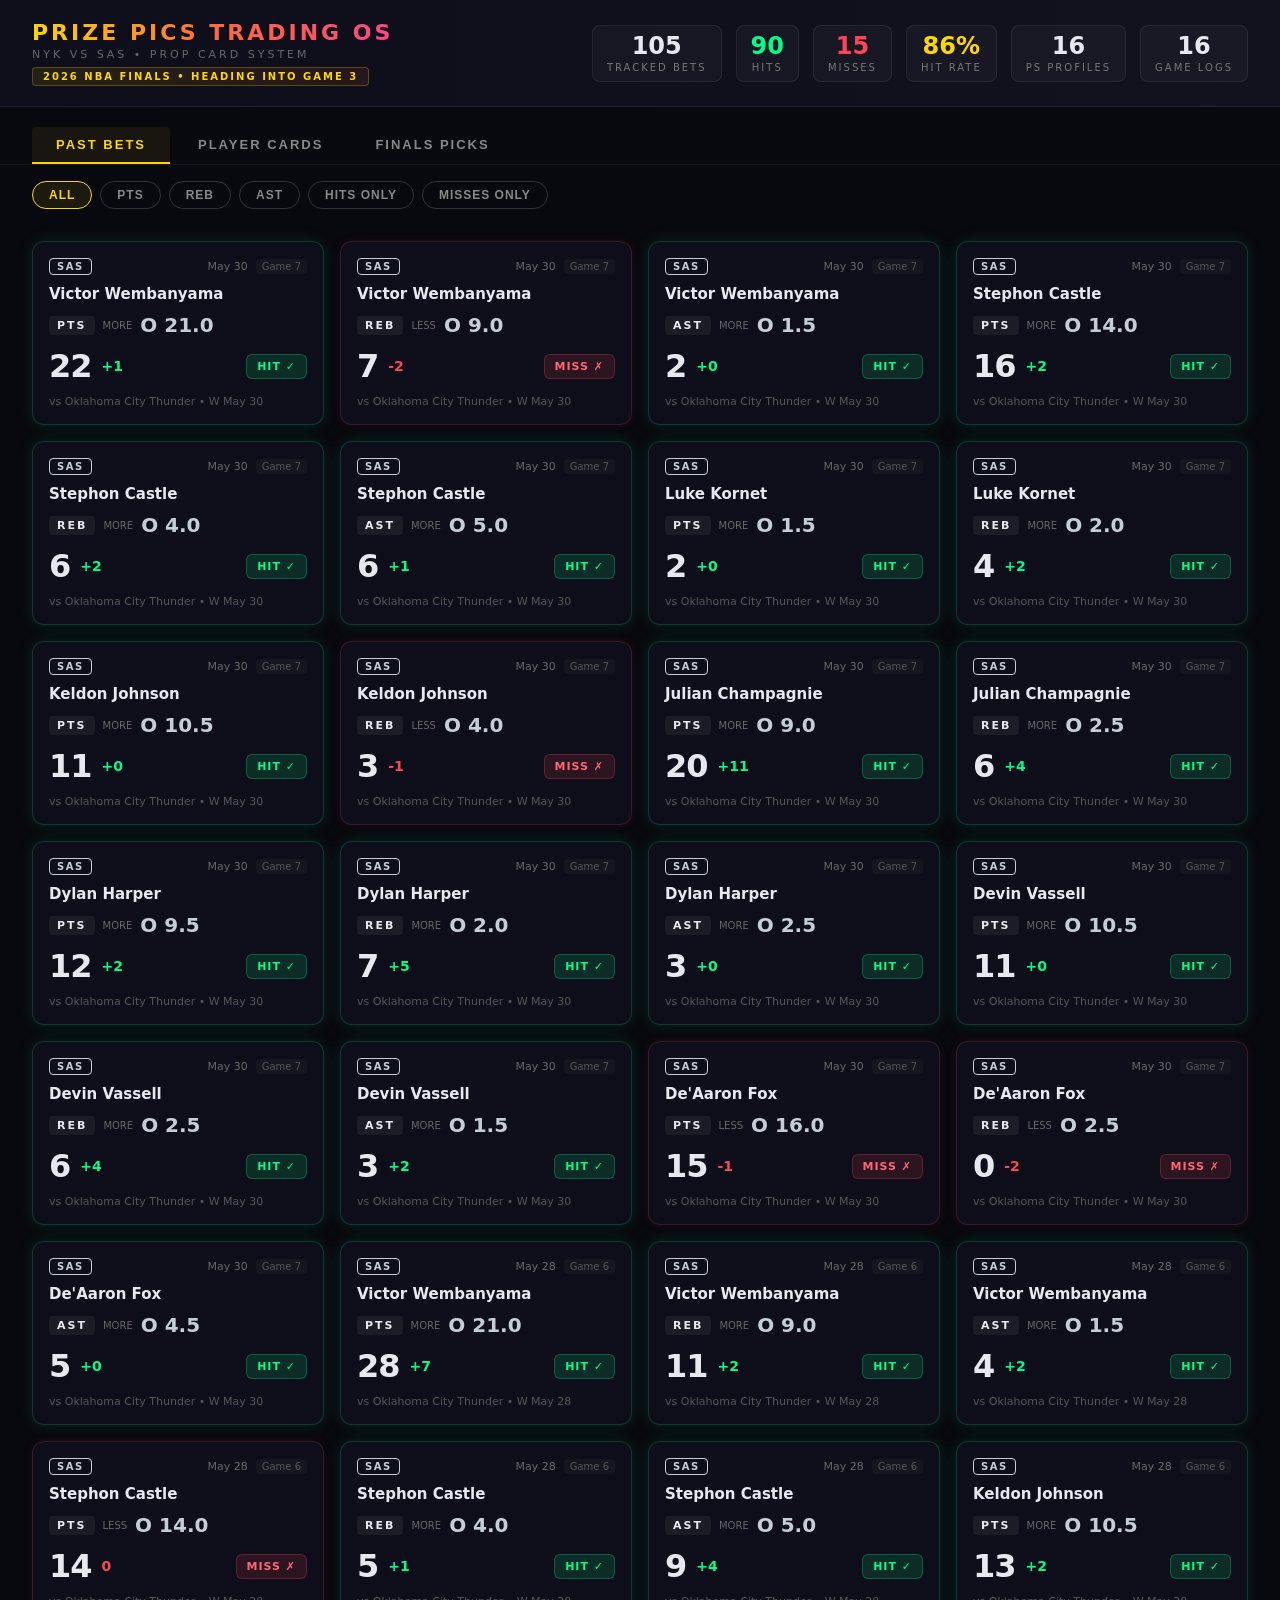
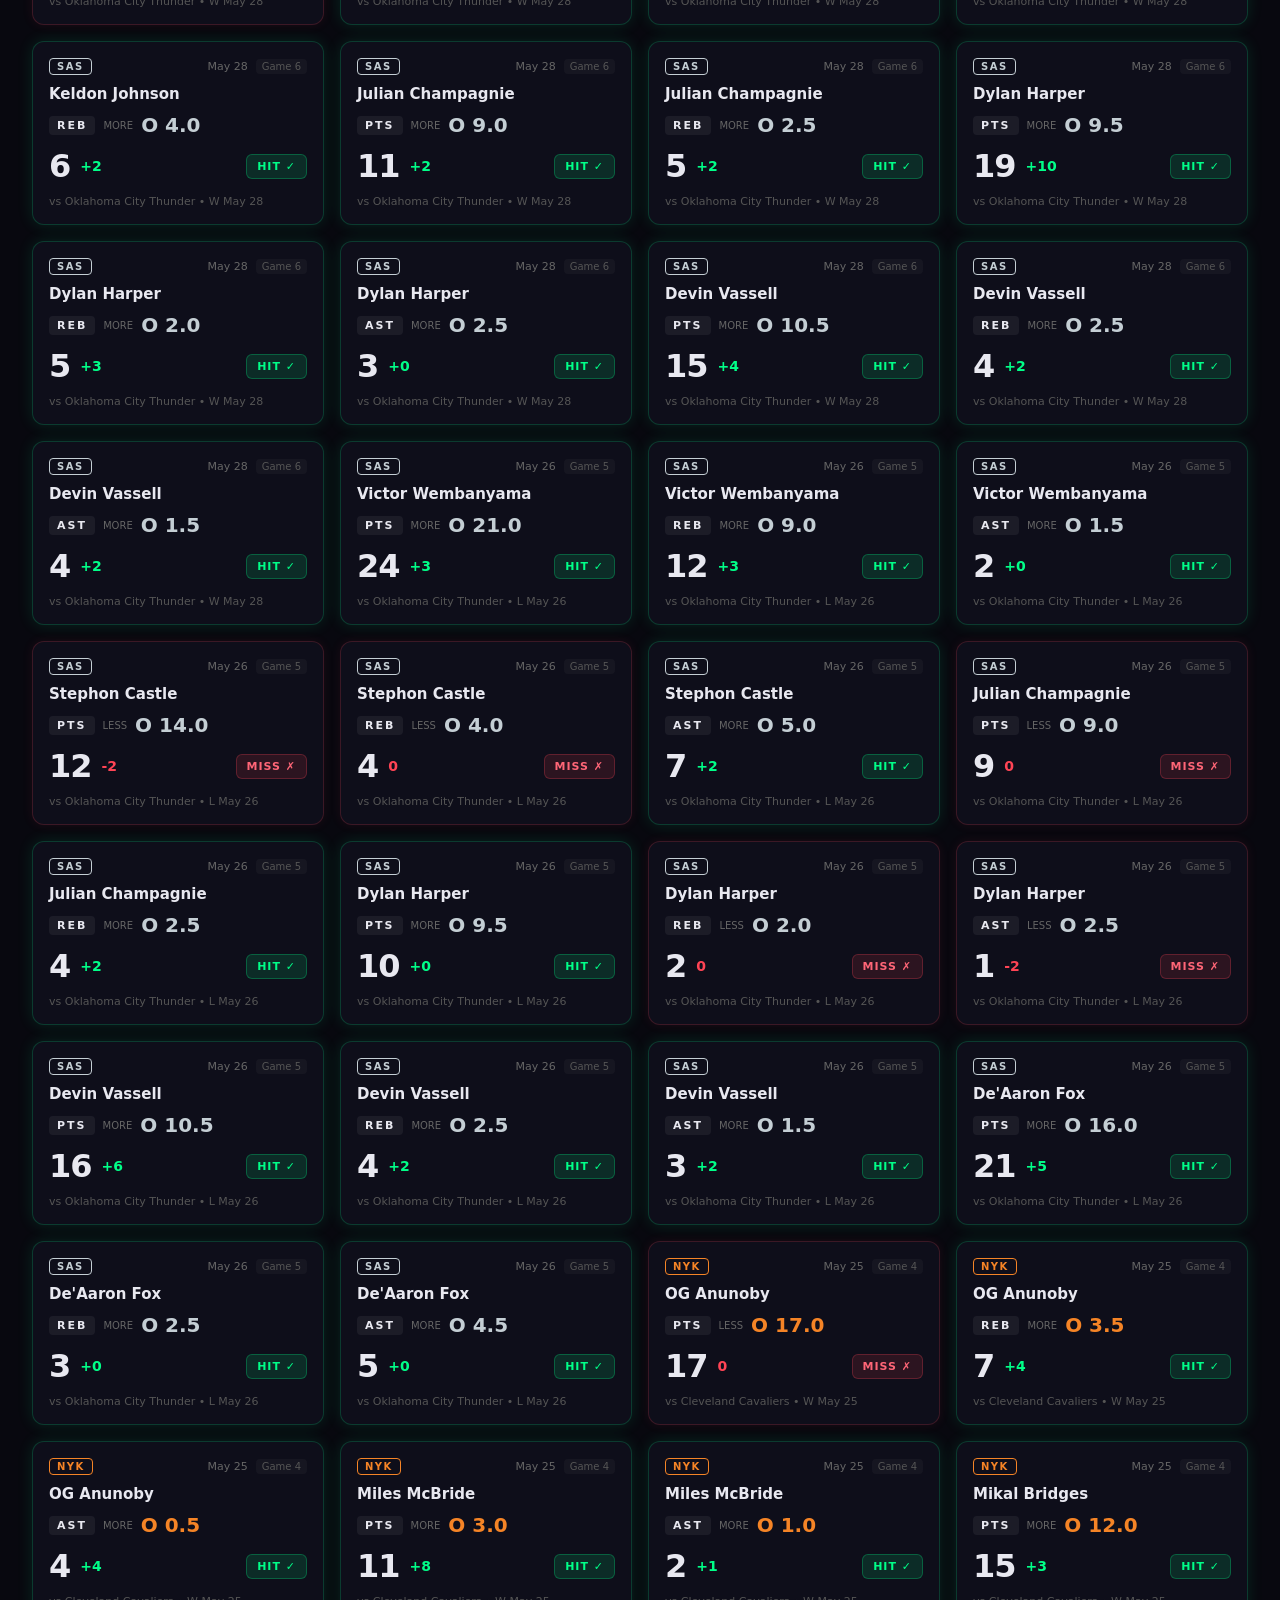
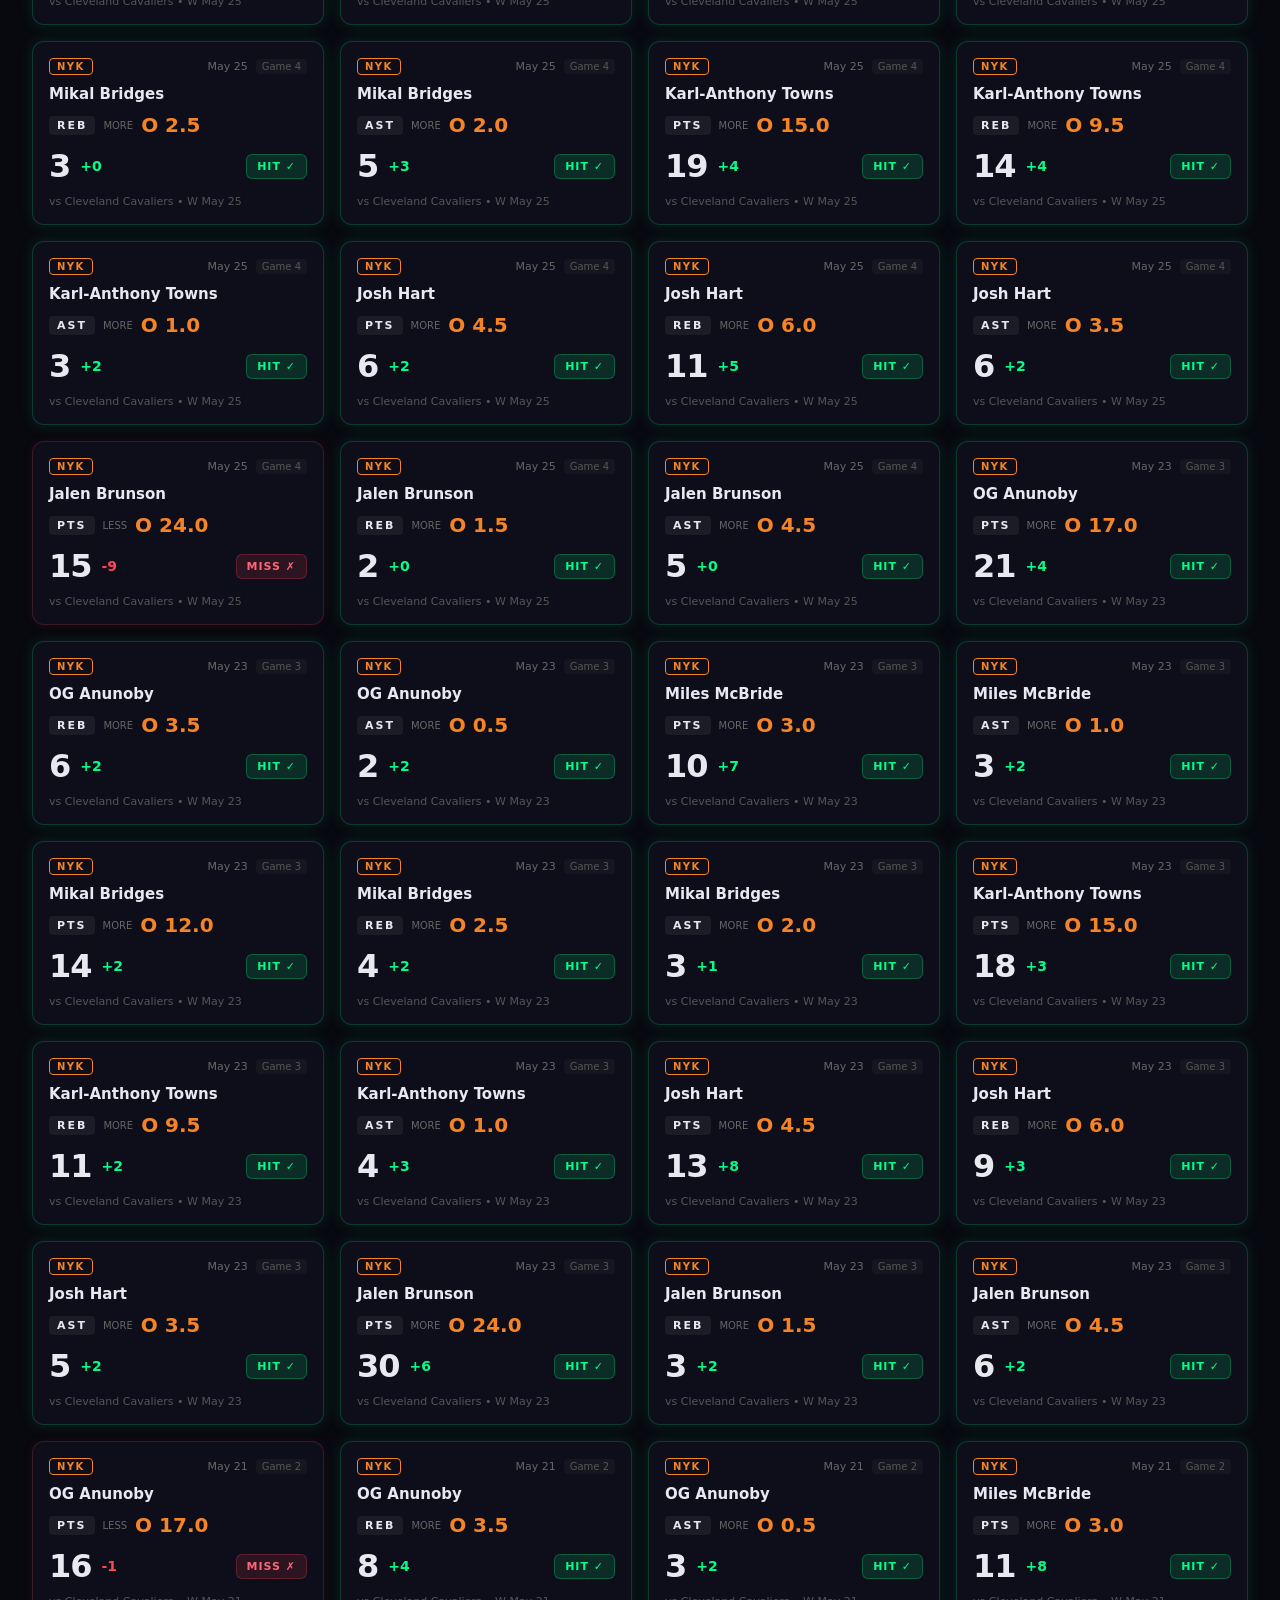
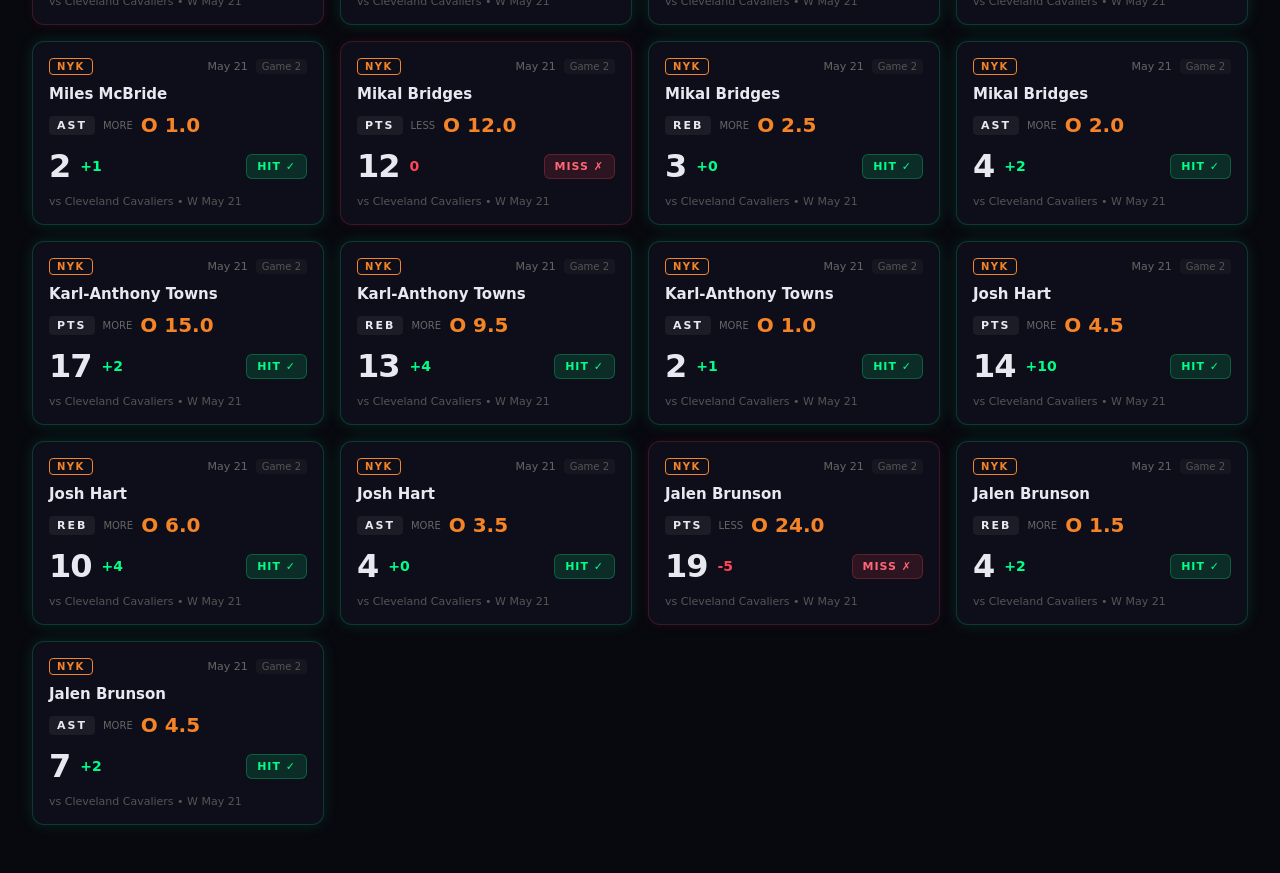
==== commit 6e47a578: "Redesign to full Prize Picks format with all 13 prop types per player Adds STL, BLK, 3PM, TO to post" ====
--- a/prize_pics_dashboard.html
+++ b/prize_pics_dashboard.html
@@ -1,274 +1,141 @@
 <!DOCTYPE html>
 <html lang="en">
 <head>
-  <meta charset="UTF-8">
-  <meta name="viewport" content="width=device-width, initial-scale=1.0">
-  <title>Prize Pics Trading OS — 2026 NBA Finals</title>
-  <style>
-*, *::before, *::after { box-sizing: border-box; margin: 0; padding: 0; }
-
-body {
-  background: #08080f;
-  color: #e8e8f0;
-  font-family: 'Segoe UI', system-ui, -apple-system, sans-serif;
-  min-height: 100vh;
-  overflow-x: hidden;
-}
-
-/* ── Header ── */
-.header {
-  background: linear-gradient(90deg, #0e0e1a 0%, #12121f 100%);
-  border-bottom: 1px solid #ffffff15;
-  padding: 20px 32px;
-  display: flex; align-items: center; justify-content: space-between;
-  flex-wrap: wrap; gap: 16px;
-}
-.header-brand { display: flex; flex-direction: column; }
-.brand-title {
-  font-size: 22px; font-weight: 900; letter-spacing: 3px;
-  background: linear-gradient(90deg, #FFD700, #FF6B35, #FF4488);
-  -webkit-background-clip: text; -webkit-text-fill-color: transparent;
-  background-clip: text; text-transform: uppercase;
-}
-.brand-sub { font-size: 11px; letter-spacing: 3px; color: #666; text-transform: uppercase; margin-top: 3px; }
-.finals-badge {
-  display: inline-block; margin-top: 6px;
-  font-size: 10px; font-weight: 800; letter-spacing: 2px;
-  padding: 3px 10px; border-radius: 4px;
-  background: linear-gradient(90deg,#FFD70020,#FF6B3520);
-  border: 1px solid #FFD70040; color: #FFD700;
-  text-transform: uppercase;
-}
-
-.header-stats { display: flex; gap: 16px; flex-wrap: wrap; }
-.hstat {
-  display: flex; flex-direction: column; align-items: center;
-  padding: 8px 16px; border-radius: 8px;
-  background: #ffffff08; border: 1px solid #ffffff12;
-}
-.hstat-val { font-size: 26px; font-weight: 800; line-height: 1; }
-.hstat-label { font-size: 10px; letter-spacing: 2px; color: #777; text-transform: uppercase; margin-top: 4px; }
-.win-val  { color: #00ff88; }
-.loss-val { color: #ff4455; }
-.rate-val { color: #FFD700; }
-
-/* ── Tabs ── */
-.tab-bar {
-  display: flex; gap: 4px;
-  padding: 20px 32px 0;
-  border-bottom: 1px solid #ffffff10;
-}
-.tab-btn {
-  padding: 10px 24px; border: none; background: transparent;
-  color: #888; font-size: 13px; font-weight: 700;
-  letter-spacing: 2px; text-transform: uppercase;
-  cursor: pointer; border-bottom: 2px solid transparent;
-  transition: all 0.2s; border-radius: 4px 4px 0 0;
-}
-.tab-btn:hover { color: #ccc; background: #ffffff08; }
-.tab-btn.active { color: #FFD700; border-bottom-color: #FFD700; background: #FFD70010; }
-
-/* ── Filter bar ── */
-.filter-bar {
-  display: flex; gap: 8px; flex-wrap: wrap;
-  padding: 16px 32px;
-}
-.filter-btn {
-  padding: 6px 16px; border-radius: 20px;
-  border: 1px solid #333; background: transparent;
-  color: #888; font-size: 12px; font-weight: 600;
-  letter-spacing: 1px; text-transform: uppercase;
-  cursor: pointer; transition: all 0.15s;
-}
-.filter-btn:hover  { border-color: #666; color: #ccc; }
-.filter-btn.active { border-color: #FFD700; color: #FFD700; background: #FFD70015; }
-
-/* ── Sections ── */
-.section { display: none; padding: 0 32px 40px; }
-.section.active { display: block; }
-
-/* ── Grids ── */
-.bet-grid    { display: grid; grid-template-columns: repeat(auto-fill, minmax(260px,1fr)); gap: 16px; margin-top: 16px; }
-.player-grid { display: grid; grid-template-columns: repeat(auto-fill, minmax(310px,1fr)); gap: 20px; margin-top: 16px; }
-.new-grid    { display: grid; grid-template-columns: repeat(auto-fill, minmax(310px,1fr)); gap: 20px; margin-top: 16px; }
+<meta charset="UTF-8"><meta name="viewport" content="width=device-width,initial-scale=1.0">
+<title>Prize Pics Trading OS — 2026 NBA Finals</title>
+<style>
+*,*::before,*::after{box-sizing:border-box;margin:0;padding:0}
+body{background:#08080f;color:#e8e8f0;font-family:'Segoe UI',system-ui,-apple-system,sans-serif;min-height:100vh;overflow-x:hidden}
+
+/* Header */
+.header{background:linear-gradient(90deg,#0e0e1a,#12121f);border-bottom:1px solid #ffffff15;padding:20px 32px;display:flex;align-items:center;justify-content:space-between;flex-wrap:wrap;gap:16px}
+.brand-title{font-size:22px;font-weight:900;letter-spacing:3px;background:linear-gradient(90deg,#FFD700,#FF6B35,#FF4488);-webkit-background-clip:text;-webkit-text-fill-color:transparent;background-clip:text;text-transform:uppercase}
+.brand-sub{font-size:11px;letter-spacing:3px;color:#666;text-transform:uppercase;margin-top:3px}
+.finals-badge{display:inline-block;margin-top:6px;font-size:10px;font-weight:800;letter-spacing:2px;padding:3px 10px;border-radius:4px;background:linear-gradient(90deg,#FFD70018,#FF6B3518);border:1px solid #FFD70040;color:#FFD700;text-transform:uppercase}
+.header-stats{display:flex;gap:14px;flex-wrap:wrap}
+.hstat{display:flex;flex-direction:column;align-items:center;padding:8px 14px;border-radius:8px;background:#ffffff08;border:1px solid #ffffff12}
+.hstat-val{font-size:24px;font-weight:800;line-height:1}
+.hstat-label{font-size:10px;letter-spacing:2px;color:#777;text-transform:uppercase;margin-top:4px}
+.win-val{color:#00ff88}.loss-val{color:#ff4455}.rate-val{color:#FFD700}
+
+/* Tabs */
+.tab-bar{display:flex;gap:4px;padding:20px 32px 0;border-bottom:1px solid #ffffff10}
+.tab-btn{padding:10px 24px;border:none;background:transparent;color:#888;font-size:13px;font-weight:700;letter-spacing:2px;text-transform:uppercase;cursor:pointer;border-bottom:2px solid transparent;transition:all .2s;border-radius:4px 4px 0 0}
+.tab-btn:hover{color:#ccc;background:#ffffff08}
+.tab-btn.active{color:#FFD700;border-bottom-color:#FFD700;background:#FFD70010}
+
+/* Filter bar */
+.filter-bar{display:flex;gap:8px;flex-wrap:wrap;padding:16px 32px}
+.filter-btn{padding:6px 16px;border-radius:20px;border:1px solid #333;background:transparent;color:#888;font-size:12px;font-weight:600;letter-spacing:1px;text-transform:uppercase;cursor:pointer;transition:all .15s}
+.filter-btn:hover{border-color:#666;color:#ccc}
+.filter-btn.active{border-color:#FFD700;color:#FFD700;background:#FFD70015}
+
+/* Sections */
+.section{display:none;padding:0 32px 48px}
+.section.active{display:block}
+
+/* Grids */
+.bet-grid{display:grid;grid-template-columns:repeat(auto-fill,minmax(260px,1fr));gap:16px;margin-top:16px}
+.player-grid{display:grid;grid-template-columns:repeat(auto-fill,minmax(360px,1fr));gap:20px;margin-top:16px}
+.pick-grid{display:grid;grid-template-columns:repeat(auto-fill,minmax(340px,1fr));gap:20px;margin-top:16px}
 
 /* ── Bet card ── */
-.bet-card {
-  border-radius: 12px; padding: 16px;
-  border: 1px solid #222; background: #0e0e1a;
-  transition: transform 0.18s, box-shadow 0.18s; cursor: default;
-}
-.bet-card:hover { transform: translateY(-3px); }
-.bet-card.hit  { border-color: #00ff8830; box-shadow: 0 0 16px rgba(0,255,136,0.12); }
-.bet-card.miss { border-color: #ff445530; box-shadow: 0 0 16px rgba(255,68,85,0.08); }
-.bc-top { display: flex; align-items: center; gap: 8px; margin-bottom: 10px; }
-.team-tag {
-  font-size: 10px; font-weight: 800; letter-spacing: 1.5px;
-  padding: 2px 7px; border-radius: 4px; border: 1px solid currentColor;
-}
-.bc-date  { font-size: 11px; color: #666; margin-left: auto; }
-.bc-game  { font-size: 10px; color: #555; padding: 2px 6px; background: #ffffff08; border-radius: 4px; }
-.bc-player { font-size: 15px; font-weight: 700; margin-bottom: 10px; line-height: 1.2; }
-.bc-prop-row { display: flex; align-items: center; gap: 8px; margin-bottom: 10px; }
-.bc-prop-type {
-  font-size: 11px; font-weight: 800; letter-spacing: 2px;
-  padding: 3px 8px; background: #ffffff0f; border-radius: 4px;
-}
-.bc-arrow  { font-size: 10px; color: #666; }
-.bc-line   { font-size: 20px; font-weight: 900; letter-spacing: -0.5px; }
-.bc-result-row { display: flex; align-items: center; gap: 10px; margin-bottom: 10px; }
-.bc-actual { font-size: 32px; font-weight: 900; letter-spacing: -1px; }
-.bc-diff   { font-size: 14px; font-weight: 700; }
-.result-badge {
-  margin-left: auto; font-size: 11px; font-weight: 800;
-  letter-spacing: 1px; padding: 5px 10px; border-radius: 6px;
-}
-.result-badge.hit  { background: #00ff8820; color: #00ff88; border: 1px solid #00ff8840; }
-.result-badge.miss { background: #ff445520; color: #ff6677; border: 1px solid #ff445540; }
-.bc-footer { font-size: 11px; color: #555; }
+.bet-card{border-radius:12px;padding:16px;border:1px solid #222;background:#0e0e1a;transition:transform .18s,box-shadow .18s;cursor:default}
+.bet-card:hover{transform:translateY(-3px)}
+.bet-card.hit{border-color:#00ff8830;box-shadow:0 0 16px rgba(0,255,136,.12)}
+.bet-card.miss{border-color:#ff445530;box-shadow:0 0 12px rgba(255,68,85,.08)}
+.bc-top{display:flex;align-items:center;gap:8px;margin-bottom:10px}
+.team-tag{font-size:10px;font-weight:800;letter-spacing:1.5px;padding:2px 7px;border-radius:4px;border:1px solid currentColor}
+.bc-date{font-size:11px;color:#666;margin-left:auto}
+.bc-game{font-size:10px;color:#555;padding:2px 6px;background:#ffffff08;border-radius:4px}
+.bc-player{font-size:15px;font-weight:700;margin-bottom:10px}
+.bc-prop-row{display:flex;align-items:center;gap:8px;margin-bottom:10px}
+.bc-prop-type{font-size:11px;font-weight:800;letter-spacing:2px;padding:3px 8px;background:#ffffff0f;border-radius:4px}
+.bc-dir{font-size:10px;color:#666}
+.bc-line{font-size:20px;font-weight:900}
+.bc-result-row{display:flex;align-items:center;gap:10px;margin-bottom:10px}
+.bc-actual{font-size:32px;font-weight:900;letter-spacing:-1px}
+.bc-diff{font-size:14px;font-weight:700}
+.result-badge{margin-left:auto;font-size:11px;font-weight:800;letter-spacing:1px;padding:5px 10px;border-radius:6px}
+.result-badge.hit{background:#00ff8820;color:#00ff88;border:1px solid #00ff8840}
+.result-badge.miss{background:#ff445520;color:#ff6677;border:1px solid #ff445540}
+.bc-footer{font-size:11px;color:#555}
 
 /* ── Player card ── */
-.player-card {
-  border-radius: 16px; padding: 20px;
-  border: 1px solid #333;
-  transition: transform 0.2s, box-shadow 0.25s;
-  cursor: default; position: relative; overflow: hidden;
-}
-.player-card:hover { transform: translateY(-4px) scale(1.01); }
-.pc-header { display: flex; align-items: flex-start; gap: 10px; margin-bottom: 12px; }
-.pc-title-group { display: flex; flex-direction: column; gap: 4px; flex: 1; }
-.pc-team { font-size: 10px; font-weight: 700; letter-spacing: 2px; line-height: 1.2; }
-.pc-abbr { font-size: 42px; font-weight: 900; letter-spacing: -1px; position: absolute; right: 16px; top: 14px; opacity: 0.6; }
-
-.grade-badge {
-  font-size: 16px; font-weight: 900; flex-shrink: 0;
-  padding: 4px 10px; border-radius: 6px;
-  border: 2px solid; min-width: 44px; text-align: center;
-}
-.pos-badge {
-  display: inline-block; font-size: 10px; font-weight: 800;
-  letter-spacing: 1px; padding: 2px 7px; border-radius: 4px;
-  border: 1px solid; background: transparent;
-  width: fit-content;
-}
-
-.pc-name {
-  font-size: 20px; font-weight: 900; letter-spacing: -0.3px;
-  margin-bottom: 12px; line-height: 1.1;
-}
-
-/* ── Stats blocks ── */
-.stat-block-label {
-  font-size: 9px; font-weight: 700; letter-spacing: 2.5px;
-  color: #555; text-transform: uppercase;
-  margin-bottom: 6px; margin-top: 2px;
-}
-.tracked-label { color: #444; }
-.ng-tag { font-weight: 400; letter-spacing: 1px; color: #444; }
-
-.ps-stats {
-  display: grid; grid-template-columns: repeat(4,1fr); gap: 4px;
-  margin-bottom: 10px;
-}
-.pc-stat {
-  display: flex; flex-direction: column; align-items: center;
-  padding: 8px 4px; background: #00000025; border-radius: 6px;
-}
-.def-cell { border: 1px solid transparent; }
-.sv { font-size: 18px; font-weight: 800; line-height: 1; }
-.sl { font-size: 9px; color: #888; letter-spacing: 1.5px; text-transform: uppercase; margin-top: 3px; }
-
-.tracked-stats {
-  display: flex; align-items: center; flex-wrap: wrap; gap: 4px;
-  margin-bottom: 10px; padding: 6px 8px;
-  background: #ffffff06; border-radius: 6px;
-}
-.ts-val { font-size: 11px; color: #666; font-weight: 600; }
-.ts-sep { font-size: 11px; color: #333; }
-
-.no-log-note {
-  font-size: 10px; color: #444; font-style: italic;
-  margin-bottom: 10px; padding: 6px 0;
-}
-
-/* ── Prop badges ── */
-.pc-props { display: flex; flex-wrap: wrap; gap: 6px; margin-bottom: 12px; }
-.prop-badge {
-  display: flex; align-items: center; gap: 5px;
-  padding: 5px 8px; border-radius: 6px;
-  border: 1px solid #333; background: #00000020; font-size: 11px;
-}
-.pb-prop { font-weight: 800; letter-spacing: 1px; color: #aaa; }
-.pb-dir  { color: #666; font-size: 10px; }
-.pb-line { font-weight: 700; }
-.pb-rate { font-weight: 700; margin-left: 2px; }
-
-/* ── Card footer ── */
-.pc-footer {
-  display: flex; align-items: center; justify-content: space-between;
-  gap: 8px; margin-bottom: 8px;
-}
-.sparkline { display: flex; align-items: flex-end; gap: 3px; height: 36px; }
-.spark-bar { width: 6px; border-radius: 3px 3px 0 0; min-height: 4px; opacity: 0.85; }
-.pc-meta   { display: flex; flex-direction: column; align-items: flex-end; gap: 2px; }
-.trend-label   { font-size: 12px; font-weight: 700; letter-spacing: 1px; }
-.games-played  { font-size: 10px; color: #666; }
-
-.half-notes {
-  font-size: 10px; color: #666; line-height: 1.4;
-  padding: 8px 10px; background: #ffffff05; border-radius: 6px;
-  border-left: 2px solid #ffffff15;
-}
-.hn-label { color: #888; font-weight: 700; }
-
-/* ── New pick card ── */
-.new-card {
-  border-radius: 16px; padding: 20px;
-  border: 1px solid #333;
-  transition: transform 0.2s, box-shadow 0.25s;
-  cursor: default; position: relative; overflow: hidden;
-}
-.new-card:hover { transform: translateY(-5px) scale(1.015); }
-.nc-ribbon {
-  font-size: 10px; font-weight: 800; letter-spacing: 3px; text-transform: uppercase;
-  padding: 4px 12px; border: 1px solid; border-radius: 0 0 8px 0;
-  position: absolute; top: 0; left: 0;
-  border-top: none; border-left: none;
-}
-.nc-avg-header, .nc-last-header {
-  font-size: 9px; font-weight: 700; letter-spacing: 2px;
-  color: #555; text-transform: uppercase; margin-bottom: 6px; margin-top: 6px;
-}
-.nc-best-pick {
-  display: flex; flex-direction: column; align-items: center; gap: 4px;
-  padding: 12px; border-radius: 10px; border: 1px solid;
-  margin: 12px 0; text-align: center;
-}
-.nc-pick-label { font-size: 9px; font-weight: 700; letter-spacing: 2.5px; color: #888; text-transform: uppercase; }
-.nc-pick-prop  { font-size: 18px; font-weight: 900; letter-spacing: 0.5px; }
-.nc-pick-rate  { font-size: 11px; font-weight: 600; }
-
-/* ── Responsive ── */
-@media (max-width: 600px) {
-  .header { padding: 16px; }
-  .tab-bar, .filter-bar, .section { padding-left: 16px; padding-right: 16px; }
-  .bet-grid, .player-grid, .new-grid { grid-template-columns: 1fr; }
-  .pc-abbr { font-size: 28px; }
+.player-card{border-radius:16px;padding:20px;border:1px solid #333;transition:transform .2s,box-shadow .25s;cursor:default;position:relative;overflow:hidden}
+.player-card:hover{transform:translateY(-3px)}
+
+.pc-header{display:flex;align-items:flex-start;gap:10px;margin-bottom:14px}
+.grade-badge{font-size:15px;font-weight:900;padding:4px 10px;border-radius:6px;border:2px solid;min-width:42px;text-align:center;flex-shrink:0}
+.pc-title{flex:1;min-width:0}
+.pc-teampos{font-size:10px;font-weight:700;letter-spacing:2px;display:flex;align-items:center;gap:6px}
+.pos-tag{font-size:9px;font-weight:800;letter-spacing:1px;padding:1px 6px;border-radius:3px;border:1px solid}
+.pc-name{font-size:20px;font-weight:900;letter-spacing:-.3px;line-height:1.1;margin-top:2px}
+.pc-abbr{font-size:40px;font-weight:900;letter-spacing:-1px;position:absolute;right:14px;top:12px;opacity:.5}
+
+/* Running stats strip */
+.stats-strip{display:flex;flex-wrap:wrap;gap:5px;margin-bottom:14px;padding:8px 10px;background:#00000020;border-radius:8px}
+.stat-chip{font-size:11px;font-weight:700;color:#ccc;padding:2px 7px;background:#ffffff08;border-radius:4px;white-space:nowrap}
+.stat-chip em{font-style:normal;font-size:9px;color:#777;letter-spacing:1px;margin-left:2px}
+
+/* Props */
+.props-label{font-size:9px;font-weight:800;letter-spacing:3px;color:#555;text-transform:uppercase;margin-bottom:8px;margin-top:4px}
+.props-grid{display:grid;grid-template-columns:repeat(4,1fr);gap:6px;margin-bottom:14px}
+.prop-tile{display:flex;flex-direction:column;align-items:center;gap:4px;padding:8px 4px;background:#00000030;border-radius:8px;border:1px solid #ffffff0a}
+.pt-label{font-size:9px;font-weight:800;letter-spacing:1.5px;color:#777;text-transform:uppercase}
+.pt-line{font-size:20px;font-weight:900;line-height:1}
+.more-btn,.less-btn{border:none;cursor:default;font-size:10px;font-weight:800;letter-spacing:.5px;padding:3px 8px;border-radius:10px}
+.more-btn{background:#00ff8820;color:#00ff88}
+.less-btn{background:#ff445520;color:#ff6677}
+.diff-tag{font-size:8px;font-weight:800;letter-spacing:1.5px;padding:2px 5px;border-radius:3px}
+.diff-tag.demon{background:#ff448830;color:#ff4488}
+.diff-tag.goblin{background:#00ffaa20;color:#00ffaa}
+
+/* Recent games */
+.recent-header{font-size:9px;font-weight:800;letter-spacing:2px;color:#555;text-transform:uppercase;margin-bottom:6px}
+.recent-boxes{display:flex;gap:5px;margin-bottom:12px}
+.rg-box{min-width:36px;height:36px;display:flex;align-items:center;justify-content:center;font-size:13px;font-weight:800;border-radius:6px;border:1px solid}
+
+/* Half notes */
+.half-notes{font-size:10px;color:#666;line-height:1.4;padding:8px 10px;background:#ffffff05;border-radius:6px;border-left:2px solid #ffffff12}
+.hn-label{color:#888;font-weight:700}
+.no-props{font-size:11px;color:#444;padding:12px 0;font-style:italic}
+
+/* ── Pick card ── */
+.pick-card{border-radius:16px;padding:20px;border:1px solid #333;transition:transform .2s,box-shadow .25s;cursor:default;position:relative;overflow:hidden}
+.pick-card:hover{transform:translateY(-4px) scale(1.01)}
+.pick-ribbon{font-size:9px;font-weight:800;letter-spacing:3px;text-transform:uppercase;padding:4px 14px;border:1px solid;border-radius:0 0 8px 0;position:absolute;top:0;left:0;border-top:none;border-left:none}
+
+/* Pick hero block */
+.pick-hero{display:flex;flex-direction:column;align-items:center;gap:6px;padding:16px 12px;border-radius:12px;border:1px solid;margin-bottom:12px;text-align:center}
+.ph-label{font-size:9px;font-weight:800;letter-spacing:2.5px;color:#888;text-transform:uppercase}
+.ph-stat{font-size:13px;font-weight:800;letter-spacing:3px;color:#aaa;text-transform:uppercase}
+.ph-line{font-size:44px;font-weight:900;letter-spacing:-2px;line-height:1}
+.ph-dir{border:none;cursor:default;font-size:14px;font-weight:800;letter-spacing:1px;padding:6px 20px;border-radius:12px}
+.ph-rate{font-size:11px;font-weight:600}
+.secondary-props{margin-bottom:12px}
+
+/* Responsive */
+@media(max-width:600px){
+  .header{padding:16px}
+  .tab-bar,.filter-bar,.section{padding-left:16px;padding-right:16px}
+  .bet-grid,.player-grid,.pick-grid{grid-template-columns:1fr}
+  .props-grid{grid-template-columns:repeat(3,1fr)}
+  .pc-abbr{display:none}
 }
 </style>
 </head>
 <body>
-
 <div class="header">
-  <div class="header-brand">
+  <div>
     <div class="brand-title">Prize Pics Trading OS</div>
-    <div class="brand-sub">Prop Card System &bull; NYK vs SAS</div>
+    <div class="brand-sub">NYK vs SAS &bull; Prop Card System</div>
     <div class="finals-badge">2026 NBA Finals &bull; Heading Into Game 3</div>
   </div>
   <div class="header-stats">
-    <div class="hstat"><span class="hstat-val">98</span><span class="hstat-label">Tracked Bets</span></div>
-    <div class="hstat"><span class="hstat-val win-val">84</span><span class="hstat-label">Hits</span></div>
-    <div class="hstat"><span class="hstat-val loss-val">14</span><span class="hstat-label">Misses</span></div>
+    <div class="hstat"><span class="hstat-val">105</span><span class="hstat-label">Tracked Bets</span></div>
+    <div class="hstat"><span class="hstat-val win-val">90</span><span class="hstat-label">Hits</span></div>
+    <div class="hstat"><span class="hstat-val loss-val">15</span><span class="hstat-label">Misses</span></div>
     <div class="hstat"><span class="hstat-val rate-val">86%</span><span class="hstat-label">Hit Rate</span></div>
     <div class="hstat"><span class="hstat-val">16</span><span class="hstat-label">PS Profiles</span></div>
     <div class="hstat"><span class="hstat-val">16</span><span class="hstat-label">Game Logs</span></div>
@@ -282,16 +149,15 @@
 </div>
 
 <div class="filter-bar">
-  <button class="filter-btn" data-filter="all"     onclick="filterBets('all')">All</button>
-  <button class="filter-btn" data-filter="PTS"     onclick="filterBets('PTS')">PTS</button>
-  <button class="filter-btn" data-filter="REB"     onclick="filterBets('REB')">REB</button>
-  <button class="filter-btn" data-filter="AST"     onclick="filterBets('AST')">AST</button>
-  <button class="filter-btn" data-filter="hits"    onclick="filterBets('hits')">Hits Only</button>
-  <button class="filter-btn" data-filter="misses"  onclick="filterBets('misses')">Misses Only</button>
-</div>
-
-<div id="bets" class="section">
-  <div class="bet-grid">
+  <button class="filter-btn" data-filter="all"    onclick="filterBets('all')">All</button>
+  <button class="filter-btn" data-filter="PTS"    onclick="filterBets('PTS')">PTS</button>
+  <button class="filter-btn" data-filter="REB"    onclick="filterBets('REB')">REB</button>
+  <button class="filter-btn" data-filter="AST"    onclick="filterBets('AST')">AST</button>
+  <button class="filter-btn" data-filter="hits"   onclick="filterBets('hits')">Hits Only</button>
+  <button class="filter-btn" data-filter="misses" onclick="filterBets('misses')">Misses Only</button>
+</div>
+
+<div id="bets" class="section"><div class="bet-grid">
 <div class="bet-card hit" data-prop="PTS" data-hit="true">
   <div class="bc-top">
     <span class="team-tag" style="color:#C4CED4;border-color:#C4CED4">SAS</span>
@@ -301,7 +167,7 @@
   <div class="bc-player">Victor Wembanyama</div>
   <div class="bc-prop-row">
     <span class="bc-prop-type">PTS</span>
-    <span class="bc-arrow">OVER</span>
+    <span class="bc-dir">MORE</span>
     <span class="bc-line" style="color:#C4CED4">O 21.0</span>
   </div>
   <div class="bc-result-row">
@@ -321,7 +187,7 @@
   <div class="bc-player">Victor Wembanyama</div>
   <div class="bc-prop-row">
     <span class="bc-prop-type">REB</span>
-    <span class="bc-arrow">OVER</span>
+    <span class="bc-dir">LESS</span>
     <span class="bc-line" style="color:#C4CED4">O 9.0</span>
   </div>
   <div class="bc-result-row">
@@ -341,7 +207,7 @@
   <div class="bc-player">Victor Wembanyama</div>
   <div class="bc-prop-row">
     <span class="bc-prop-type">AST</span>
-    <span class="bc-arrow">OVER</span>
+    <span class="bc-dir">MORE</span>
     <span class="bc-line" style="color:#C4CED4">O 1.5</span>
   </div>
   <div class="bc-result-row">
@@ -361,7 +227,7 @@
   <div class="bc-player">Stephon Castle</div>
   <div class="bc-prop-row">
     <span class="bc-prop-type">PTS</span>
-    <span class="bc-arrow">OVER</span>
+    <span class="bc-dir">MORE</span>
     <span class="bc-line" style="color:#C4CED4">O 14.0</span>
   </div>
   <div class="bc-result-row">
@@ -381,7 +247,7 @@
   <div class="bc-player">Stephon Castle</div>
   <div class="bc-prop-row">
     <span class="bc-prop-type">REB</span>
-    <span class="bc-arrow">OVER</span>
+    <span class="bc-dir">MORE</span>
     <span class="bc-line" style="color:#C4CED4">O 4.0</span>
   </div>
   <div class="bc-result-row">
@@ -401,7 +267,7 @@
   <div class="bc-player">Stephon Castle</div>
   <div class="bc-prop-row">
     <span class="bc-prop-type">AST</span>
-    <span class="bc-arrow">OVER</span>
+    <span class="bc-dir">MORE</span>
     <span class="bc-line" style="color:#C4CED4">O 5.0</span>
   </div>
   <div class="bc-result-row">
@@ -421,7 +287,7 @@
   <div class="bc-player">Luke Kornet</div>
   <div class="bc-prop-row">
     <span class="bc-prop-type">PTS</span>
-    <span class="bc-arrow">OVER</span>
+    <span class="bc-dir">MORE</span>
     <span class="bc-line" style="color:#C4CED4">O 1.5</span>
   </div>
   <div class="bc-result-row">
@@ -432,16 +298,36 @@
   <div class="bc-footer">vs Oklahoma City Thunder &bull; W May 30</div>
 </div>
 
-<div class="bet-card hit" data-prop="PTS" data-hit="true">
+<div class="bet-card hit" data-prop="REB" data-hit="true">
   <div class="bc-top">
     <span class="team-tag" style="color:#C4CED4;border-color:#C4CED4">SAS</span>
     <span class="bc-date">May 30</span>
     <span class="bc-game">Game 7</span>
   </div>
+  <div class="bc-player">Luke Kornet</div>
+  <div class="bc-prop-row">
+    <span class="bc-prop-type">REB</span>
+    <span class="bc-dir">MORE</span>
+    <span class="bc-line" style="color:#C4CED4">O 2.0</span>
+  </div>
+  <div class="bc-result-row">
+    <span class="bc-actual">4</span>
+    <span class="bc-diff" style="color:#00ff88">+2</span>
+    <span class="result-badge hit">HIT ✓</span>
+  </div>
+  <div class="bc-footer">vs Oklahoma City Thunder &bull; W May 30</div>
+</div>
+
+<div class="bet-card hit" data-prop="PTS" data-hit="true">
+  <div class="bc-top">
+    <span class="team-tag" style="color:#C4CED4;border-color:#C4CED4">SAS</span>
+    <span class="bc-date">May 30</span>
+    <span class="bc-game">Game 7</span>
+  </div>
   <div class="bc-player">Keldon Johnson</div>
   <div class="bc-prop-row">
     <span class="bc-prop-type">PTS</span>
-    <span class="bc-arrow">OVER</span>
+    <span class="bc-dir">MORE</span>
     <span class="bc-line" style="color:#C4CED4">O 10.5</span>
   </div>
   <div class="bc-result-row">
@@ -461,7 +347,7 @@
   <div class="bc-player">Keldon Johnson</div>
   <div class="bc-prop-row">
     <span class="bc-prop-type">REB</span>
-    <span class="bc-arrow">OVER</span>
+    <span class="bc-dir">LESS</span>
     <span class="bc-line" style="color:#C4CED4">O 4.0</span>
   </div>
   <div class="bc-result-row">
@@ -481,7 +367,7 @@
   <div class="bc-player">Julian Champagnie</div>
   <div class="bc-prop-row">
     <span class="bc-prop-type">PTS</span>
-    <span class="bc-arrow">OVER</span>
+    <span class="bc-dir">MORE</span>
     <span class="bc-line" style="color:#C4CED4">O 9.0</span>
   </div>
   <div class="bc-result-row">
@@ -501,7 +387,7 @@
   <div class="bc-player">Julian Champagnie</div>
   <div class="bc-prop-row">
     <span class="bc-prop-type">REB</span>
-    <span class="bc-arrow">OVER</span>
+    <span class="bc-dir">MORE</span>
     <span class="bc-line" style="color:#C4CED4">O 2.5</span>
   </div>
   <div class="bc-result-row">
@@ -521,7 +407,7 @@
   <div class="bc-player">Dylan Harper</div>
   <div class="bc-prop-row">
     <span class="bc-prop-type">PTS</span>
-    <span class="bc-arrow">OVER</span>
+    <span class="bc-dir">MORE</span>
     <span class="bc-line" style="color:#C4CED4">O 9.5</span>
   </div>
   <div class="bc-result-row">
@@ -532,7 +418,7 @@
   <div class="bc-footer">vs Oklahoma City Thunder &bull; W May 30</div>
 </div>
 
-<div class="bet-card hit" data-prop="AST" data-hit="true">
+<div class="bet-card hit" data-prop="REB" data-hit="true">
   <div class="bc-top">
     <span class="team-tag" style="color:#C4CED4;border-color:#C4CED4">SAS</span>
     <span class="bc-date">May 30</span>
@@ -540,8 +426,28 @@
   </div>
   <div class="bc-player">Dylan Harper</div>
   <div class="bc-prop-row">
+    <span class="bc-prop-type">REB</span>
+    <span class="bc-dir">MORE</span>
+    <span class="bc-line" style="color:#C4CED4">O 2.0</span>
+  </div>
+  <div class="bc-result-row">
+    <span class="bc-actual">7</span>
+    <span class="bc-diff" style="color:#00ff88">+5</span>
+    <span class="result-badge hit">HIT ✓</span>
+  </div>
+  <div class="bc-footer">vs Oklahoma City Thunder &bull; W May 30</div>
+</div>
+
+<div class="bet-card hit" data-prop="AST" data-hit="true">
+  <div class="bc-top">
+    <span class="team-tag" style="color:#C4CED4;border-color:#C4CED4">SAS</span>
+    <span class="bc-date">May 30</span>
+    <span class="bc-game">Game 7</span>
+  </div>
+  <div class="bc-player">Dylan Harper</div>
+  <div class="bc-prop-row">
     <span class="bc-prop-type">AST</span>
-    <span class="bc-arrow">OVER</span>
+    <span class="bc-dir">MORE</span>
     <span class="bc-line" style="color:#C4CED4">O 2.5</span>
   </div>
   <div class="bc-result-row">
@@ -561,7 +467,7 @@
   <div class="bc-player">Devin Vassell</div>
   <div class="bc-prop-row">
     <span class="bc-prop-type">PTS</span>
-    <span class="bc-arrow">OVER</span>
+    <span class="bc-dir">MORE</span>
     <span class="bc-line" style="color:#C4CED4">O 10.5</span>
   </div>
   <div class="bc-result-row">
@@ -581,7 +487,7 @@
   <div class="bc-player">Devin Vassell</div>
   <div class="bc-prop-row">
     <span class="bc-prop-type">REB</span>
-    <span class="bc-arrow">OVER</span>
+    <span class="bc-dir">MORE</span>
     <span class="bc-line" style="color:#C4CED4">O 2.5</span>
   </div>
   <div class="bc-result-row">
@@ -601,7 +507,7 @@
   <div class="bc-player">Devin Vassell</div>
   <div class="bc-prop-row">
     <span class="bc-prop-type">AST</span>
-    <span class="bc-arrow">OVER</span>
+    <span class="bc-dir">MORE</span>
     <span class="bc-line" style="color:#C4CED4">O 1.5</span>
   </div>
   <div class="bc-result-row">
@@ -621,7 +527,7 @@
   <div class="bc-player">De'Aaron Fox</div>
   <div class="bc-prop-row">
     <span class="bc-prop-type">PTS</span>
-    <span class="bc-arrow">OVER</span>
+    <span class="bc-dir">LESS</span>
     <span class="bc-line" style="color:#C4CED4">O 16.0</span>
   </div>
   <div class="bc-result-row">
@@ -641,7 +547,7 @@
   <div class="bc-player">De'Aaron Fox</div>
   <div class="bc-prop-row">
     <span class="bc-prop-type">REB</span>
-    <span class="bc-arrow">OVER</span>
+    <span class="bc-dir">LESS</span>
     <span class="bc-line" style="color:#C4CED4">O 2.5</span>
   </div>
   <div class="bc-result-row">
@@ -661,7 +567,7 @@
   <div class="bc-player">De'Aaron Fox</div>
   <div class="bc-prop-row">
     <span class="bc-prop-type">AST</span>
-    <span class="bc-arrow">OVER</span>
+    <span class="bc-dir">MORE</span>
     <span class="bc-line" style="color:#C4CED4">O 4.5</span>
   </div>
   <div class="bc-result-row">
@@ -681,7 +587,7 @@
   <div class="bc-player">Victor Wembanyama</div>
   <div class="bc-prop-row">
     <span class="bc-prop-type">PTS</span>
-    <span class="bc-arrow">OVER</span>
+    <span class="bc-dir">MORE</span>
     <span class="bc-line" style="color:#C4CED4">O 21.0</span>
   </div>
   <div class="bc-result-row">
@@ -701,7 +607,7 @@
   <div class="bc-player">Victor Wembanyama</div>
   <div class="bc-prop-row">
     <span class="bc-prop-type">REB</span>
-    <span class="bc-arrow">OVER</span>
+    <span class="bc-dir">MORE</span>
     <span class="bc-line" style="color:#C4CED4">O 9.0</span>
   </div>
   <div class="bc-result-row">
@@ -721,7 +627,7 @@
   <div class="bc-player">Victor Wembanyama</div>
   <div class="bc-prop-row">
     <span class="bc-prop-type">AST</span>
-    <span class="bc-arrow">OVER</span>
+    <span class="bc-dir">MORE</span>
     <span class="bc-line" style="color:#C4CED4">O 1.5</span>
   </div>
   <div class="bc-result-row">
@@ -741,7 +647,7 @@
   <div class="bc-player">Stephon Castle</div>
   <div class="bc-prop-row">
     <span class="bc-prop-type">PTS</span>
-    <span class="bc-arrow">OVER</span>
+    <span class="bc-dir">LESS</span>
     <span class="bc-line" style="color:#C4CED4">O 14.0</span>
   </div>
   <div class="bc-result-row">
@@ -761,7 +667,7 @@
   <div class="bc-player">Stephon Castle</div>
   <div class="bc-prop-row">
     <span class="bc-prop-type">REB</span>
-    <span class="bc-arrow">OVER</span>
+    <span class="bc-dir">MORE</span>
     <span class="bc-line" style="color:#C4CED4">O 4.0</span>
   </div>
   <div class="bc-result-row">
@@ -781,7 +687,7 @@
   <div class="bc-player">Stephon Castle</div>
   <div class="bc-prop-row">
     <span class="bc-prop-type">AST</span>
-    <span class="bc-arrow">OVER</span>
+    <span class="bc-dir">MORE</span>
     <span class="bc-line" style="color:#C4CED4">O 5.0</span>
   </div>
   <div class="bc-result-row">
@@ -801,7 +707,7 @@
   <div class="bc-player">Keldon Johnson</div>
   <div class="bc-prop-row">
     <span class="bc-prop-type">PTS</span>
-    <span class="bc-arrow">OVER</span>
+    <span class="bc-dir">MORE</span>
     <span class="bc-line" style="color:#C4CED4">O 10.5</span>
   </div>
   <div class="bc-result-row">
@@ -821,7 +727,7 @@
   <div class="bc-player">Keldon Johnson</div>
   <div class="bc-prop-row">
     <span class="bc-prop-type">REB</span>
-    <span class="bc-arrow">OVER</span>
+    <span class="bc-dir">MORE</span>
     <span class="bc-line" style="color:#C4CED4">O 4.0</span>
   </div>
   <div class="bc-result-row">
@@ -841,7 +747,7 @@
   <div class="bc-player">Julian Champagnie</div>
   <div class="bc-prop-row">
     <span class="bc-prop-type">PTS</span>
-    <span class="bc-arrow">OVER</span>
+    <span class="bc-dir">MORE</span>
     <span class="bc-line" style="color:#C4CED4">O 9.0</span>
   </div>
   <div class="bc-result-row">
@@ -861,7 +767,7 @@
   <div class="bc-player">Julian Champagnie</div>
   <div class="bc-prop-row">
     <span class="bc-prop-type">REB</span>
-    <span class="bc-arrow">OVER</span>
+    <span class="bc-dir">MORE</span>
     <span class="bc-line" style="color:#C4CED4">O 2.5</span>
   </div>
   <div class="bc-result-row">
@@ -881,7 +787,7 @@
   <div class="bc-player">Dylan Harper</div>
   <div class="bc-prop-row">
     <span class="bc-prop-type">PTS</span>
-    <span class="bc-arrow">OVER</span>
+    <span class="bc-dir">MORE</span>
     <span class="bc-line" style="color:#C4CED4">O 9.5</span>
   </div>
   <div class="bc-result-row">
@@ -892,7 +798,7 @@
   <div class="bc-footer">vs Oklahoma City Thunder &bull; W May 28</div>
 </div>
 
-<div class="bet-card hit" data-prop="AST" data-hit="true">
+<div class="bet-card hit" data-prop="REB" data-hit="true">
   <div class="bc-top">
     <span class="team-tag" style="color:#C4CED4;border-color:#C4CED4">SAS</span>
     <span class="bc-date">May 28</span>
@@ -900,8 +806,28 @@
   </div>
   <div class="bc-player">Dylan Harper</div>
   <div class="bc-prop-row">
+    <span class="bc-prop-type">REB</span>
+    <span class="bc-dir">MORE</span>
+    <span class="bc-line" style="color:#C4CED4">O 2.0</span>
+  </div>
+  <div class="bc-result-row">
+    <span class="bc-actual">5</span>
+    <span class="bc-diff" style="color:#00ff88">+3</span>
+    <span class="result-badge hit">HIT ✓</span>
+  </div>
+  <div class="bc-footer">vs Oklahoma City Thunder &bull; W May 28</div>
+</div>
+
+<div class="bet-card hit" data-prop="AST" data-hit="true">
+  <div class="bc-top">
+    <span class="team-tag" style="color:#C4CED4;border-color:#C4CED4">SAS</span>
+    <span class="bc-date">May 28</span>
+    <span class="bc-game">Game 6</span>
+  </div>
+  <div class="bc-player">Dylan Harper</div>
+  <div class="bc-prop-row">
     <span class="bc-prop-type">AST</span>
-    <span class="bc-arrow">OVER</span>
+    <span class="bc-dir">MORE</span>
     <span class="bc-line" style="color:#C4CED4">O 2.5</span>
   </div>
   <div class="bc-result-row">
@@ -921,7 +847,7 @@
   <div class="bc-player">Devin Vassell</div>
   <div class="bc-prop-row">
     <span class="bc-prop-type">PTS</span>
-    <span class="bc-arrow">OVER</span>
+    <span class="bc-dir">MORE</span>
     <span class="bc-line" style="color:#C4CED4">O 10.5</span>
   </div>
   <div class="bc-result-row">
@@ -941,7 +867,7 @@
   <div class="bc-player">Devin Vassell</div>
   <div class="bc-prop-row">
     <span class="bc-prop-type">REB</span>
-    <span class="bc-arrow">OVER</span>
+    <span class="bc-dir">MORE</span>
     <span class="bc-line" style="color:#C4CED4">O 2.5</span>
   </div>
   <div class="bc-result-row">
@@ -961,7 +887,7 @@
   <div class="bc-player">Devin Vassell</div>
   <div class="bc-prop-row">
     <span class="bc-prop-type">AST</span>
-    <span class="bc-arrow">OVER</span>
+    <span class="bc-dir">MORE</span>
     <span class="bc-line" style="color:#C4CED4">O 1.5</span>
   </div>
   <div class="bc-result-row">
@@ -981,7 +907,7 @@
   <div class="bc-player">Victor Wembanyama</div>
   <div class="bc-prop-row">
     <span class="bc-prop-type">PTS</span>
-    <span class="bc-arrow">OVER</span>
+    <span class="bc-dir">MORE</span>
     <span class="bc-line" style="color:#C4CED4">O 21.0</span>
   </div>
   <div class="bc-result-row">
@@ -1001,7 +927,7 @@
   <div class="bc-player">Victor Wembanyama</div>
   <div class="bc-prop-row">
     <span class="bc-prop-type">REB</span>
-    <span class="bc-arrow">OVER</span>
+    <span class="bc-dir">MORE</span>
     <span class="bc-line" style="color:#C4CED4">O 9.0</span>
   </div>
   <div class="bc-result-row">
@@ -1021,7 +947,7 @@
   <div class="bc-player">Victor Wembanyama</div>
   <div class="bc-prop-row">
     <span class="bc-prop-type">AST</span>
-    <span class="bc-arrow">OVER</span>
+    <span class="bc-dir">MORE</span>
     <span class="bc-line" style="color:#C4CED4">O 1.5</span>
   </div>
   <div class="bc-result-row">
@@ -1041,7 +967,7 @@
   <div class="bc-player">Stephon Castle</div>
   <div class="bc-prop-row">
     <span class="bc-prop-type">PTS</span>
-    <span class="bc-arrow">OVER</span>
+    <span class="bc-dir">LESS</span>
     <span class="bc-line" style="color:#C4CED4">O 14.0</span>
   </div>
   <div class="bc-result-row">
@@ -1061,7 +987,7 @@
   <div class="bc-player">Stephon Castle</div>
   <div class="bc-prop-row">
     <span class="bc-prop-type">REB</span>
-    <span class="bc-arrow">OVER</span>
+    <span class="bc-dir">LESS</span>
     <span class="bc-line" style="color:#C4CED4">O 4.0</span>
   </div>
   <div class="bc-result-row">
@@ -1081,7 +1007,7 @@
   <div class="bc-player">Stephon Castle</div>
   <div class="bc-prop-row">
     <span class="bc-prop-type">AST</span>
-    <span class="bc-arrow">OVER</span>
+    <span class="bc-dir">MORE</span>
     <span class="bc-line" style="color:#C4CED4">O 5.0</span>
   </div>
   <div class="bc-result-row">
@@ -1101,7 +1027,7 @@
   <div class="bc-player">Julian Champagnie</div>
   <div class="bc-prop-row">
     <span class="bc-prop-type">PTS</span>
-    <span class="bc-arrow">OVER</span>
+    <span class="bc-dir">LESS</span>
     <span class="bc-line" style="color:#C4CED4">O 9.0</span>
   </div>
   <div class="bc-result-row">
@@ -1121,7 +1047,7 @@
   <div class="bc-player">Julian Champagnie</div>
   <div class="bc-prop-row">
     <span class="bc-prop-type">REB</span>
-    <span class="bc-arrow">OVER</span>
+    <span class="bc-dir">MORE</span>
     <span class="bc-line" style="color:#C4CED4">O 2.5</span>
   </div>
   <div class="bc-result-row">
@@ -1141,7 +1067,7 @@
   <div class="bc-player">Dylan Harper</div>
   <div class="bc-prop-row">
     <span class="bc-prop-type">PTS</span>
-    <span class="bc-arrow">OVER</span>
+    <span class="bc-dir">MORE</span>
     <span class="bc-line" style="color:#C4CED4">O 9.5</span>
   </div>
   <div class="bc-result-row">
@@ -1152,7 +1078,7 @@
   <div class="bc-footer">vs Oklahoma City Thunder &bull; L May 26</div>
 </div>
 
-<div class="bet-card miss" data-prop="AST" data-hit="false">
+<div class="bet-card miss" data-prop="REB" data-hit="false">
   <div class="bc-top">
     <span class="team-tag" style="color:#C4CED4;border-color:#C4CED4">SAS</span>
     <span class="bc-date">May 26</span>
@@ -1160,8 +1086,28 @@
   </div>
   <div class="bc-player">Dylan Harper</div>
   <div class="bc-prop-row">
+    <span class="bc-prop-type">REB</span>
+    <span class="bc-dir">LESS</span>
+    <span class="bc-line" style="color:#C4CED4">O 2.0</span>
+  </div>
+  <div class="bc-result-row">
+    <span class="bc-actual">2</span>
+    <span class="bc-diff" style="color:#ff4455">0</span>
+    <span class="result-badge miss">MISS ✗</span>
+  </div>
+  <div class="bc-footer">vs Oklahoma City Thunder &bull; L May 26</div>
+</div>
+
+<div class="bet-card miss" data-prop="AST" data-hit="false">
+  <div class="bc-top">
+    <span class="team-tag" style="color:#C4CED4;border-color:#C4CED4">SAS</span>
+    <span class="bc-date">May 26</span>
+    <span class="bc-game">Game 5</span>
+  </div>
+  <div class="bc-player">Dylan Harper</div>
+  <div class="bc-prop-row">
     <span class="bc-prop-type">AST</span>
-    <span class="bc-arrow">OVER</span>
+    <span class="bc-dir">LESS</span>
     <span class="bc-line" style="color:#C4CED4">O 2.5</span>
   </div>
   <div class="bc-result-row">
@@ -1181,7 +1127,7 @@
   <div class="bc-player">Devin Vassell</div>
   <div class="bc-prop-row">
     <span class="bc-prop-type">PTS</span>
-    <span class="bc-arrow">OVER</span>
+    <span class="bc-dir">MORE</span>
     <span class="bc-line" style="color:#C4CED4">O 10.5</span>
   </div>
   <div class="bc-result-row">
@@ -1201,7 +1147,7 @@
   <div class="bc-player">Devin Vassell</div>
   <div class="bc-prop-row">
     <span class="bc-prop-type">REB</span>
-    <span class="bc-arrow">OVER</span>
+    <span class="bc-dir">MORE</span>
     <span class="bc-line" style="color:#C4CED4">O 2.5</span>
   </div>
   <div class="bc-result-row">
@@ -1221,7 +1167,7 @@
   <div class="bc-player">Devin Vassell</div>
   <div class="bc-prop-row">
     <span class="bc-prop-type">AST</span>
-    <span class="bc-arrow">OVER</span>
+    <span class="bc-dir">MORE</span>
     <span class="bc-line" style="color:#C4CED4">O 1.5</span>
   </div>
   <div class="bc-result-row">
@@ -1241,7 +1187,7 @@
   <div class="bc-player">De'Aaron Fox</div>
   <div class="bc-prop-row">
     <span class="bc-prop-type">PTS</span>
-    <span class="bc-arrow">OVER</span>
+    <span class="bc-dir">MORE</span>
     <span class="bc-line" style="color:#C4CED4">O 16.0</span>
   </div>
   <div class="bc-result-row">
@@ -1261,7 +1207,7 @@
   <div class="bc-player">De'Aaron Fox</div>
   <div class="bc-prop-row">
     <span class="bc-prop-type">REB</span>
-    <span class="bc-arrow">OVER</span>
+    <span class="bc-dir">MORE</span>
     <span class="bc-line" style="color:#C4CED4">O 2.5</span>
   </div>
   <div class="bc-result-row">
@@ -1281,7 +1227,7 @@
   <div class="bc-player">De'Aaron Fox</div>
   <div class="bc-prop-row">
     <span class="bc-prop-type">AST</span>
-    <span class="bc-arrow">OVER</span>
+    <span class="bc-dir">MORE</span>
     <span class="bc-line" style="color:#C4CED4">O 4.5</span>
   </div>
   <div class="bc-result-row">
@@ -1301,7 +1247,7 @@
   <div class="bc-player">OG Anunoby</div>
   <div class="bc-prop-row">
     <span class="bc-prop-type">PTS</span>
-    <span class="bc-arrow">OVER</span>
+    <span class="bc-dir">LESS</span>
     <span class="bc-line" style="color:#F58426">O 17.0</span>
   </div>
   <div class="bc-result-row">
@@ -1321,7 +1267,7 @@
   <div class="bc-player">OG Anunoby</div>
   <div class="bc-prop-row">
     <span class="bc-prop-type">REB</span>
-    <span class="bc-arrow">OVER</span>
+    <span class="bc-dir">MORE</span>
     <span class="bc-line" style="color:#F58426">O 3.5</span>
   </div>
   <div class="bc-result-row">
@@ -1332,47 +1278,47 @@
   <div class="bc-footer">vs Cleveland Cavaliers &bull; W May 25</div>
 </div>
 
-<div class="bet-card hit" data-prop="PTS" data-hit="true">
+<div class="bet-card hit" data-prop="AST" data-hit="true">
   <div class="bc-top">
     <span class="team-tag" style="color:#F58426;border-color:#F58426">NYK</span>
     <span class="bc-date">May 25</span>
     <span class="bc-game">Game 4</span>
   </div>
-  <div class="bc-player">Mitchell Robinson</div>
-  <div class="bc-prop-row">
-    <span class="bc-prop-type">PTS</span>
-    <span class="bc-arrow">OVER</span>
-    <span class="bc-line" style="color:#F58426">O 5.5</span>
-  </div>
-  <div class="bc-result-row">
-    <span class="bc-actual">8</span>
-    <span class="bc-diff" style="color:#00ff88">+2</span>
+  <div class="bc-player">OG Anunoby</div>
+  <div class="bc-prop-row">
+    <span class="bc-prop-type">AST</span>
+    <span class="bc-dir">MORE</span>
+    <span class="bc-line" style="color:#F58426">O 0.5</span>
+  </div>
+  <div class="bc-result-row">
+    <span class="bc-actual">4</span>
+    <span class="bc-diff" style="color:#00ff88">+4</span>
     <span class="result-badge hit">HIT ✓</span>
   </div>
   <div class="bc-footer">vs Cleveland Cavaliers &bull; W May 25</div>
 </div>
 
-<div class="bet-card hit" data-prop="REB" data-hit="true">
+<div class="bet-card hit" data-prop="PTS" data-hit="true">
   <div class="bc-top">
     <span class="team-tag" style="color:#F58426;border-color:#F58426">NYK</span>
     <span class="bc-date">May 25</span>
     <span class="bc-game">Game 4</span>
   </div>
-  <div class="bc-player">Mitchell Robinson</div>
-  <div class="bc-prop-row">
-    <span class="bc-prop-type">REB</span>
-    <span class="bc-arrow">OVER</span>
-    <span class="bc-line" style="color:#F58426">O 8.5</span>
-  </div>
-  <div class="bc-result-row">
-    <span class="bc-actual">10</span>
-    <span class="bc-diff" style="color:#00ff88">+2</span>
+  <div class="bc-player">Miles McBride</div>
+  <div class="bc-prop-row">
+    <span class="bc-prop-type">PTS</span>
+    <span class="bc-dir">MORE</span>
+    <span class="bc-line" style="color:#F58426">O 3.0</span>
+  </div>
+  <div class="bc-result-row">
+    <span class="bc-actual">11</span>
+    <span class="bc-diff" style="color:#00ff88">+8</span>
     <span class="result-badge hit">HIT ✓</span>
   </div>
   <div class="bc-footer">vs Cleveland Cavaliers &bull; W May 25</div>
 </div>
 
-<div class="bet-card hit" data-prop="PTS" data-hit="true">
+<div class="bet-card hit" data-prop="AST" data-hit="true">
   <div class="bc-top">
     <span class="team-tag" style="color:#F58426;border-color:#F58426">NYK</span>
     <span class="bc-date">May 25</span>
@@ -1380,39 +1326,39 @@
   </div>
   <div class="bc-player">Miles McBride</div>
   <div class="bc-prop-row">
-    <span class="bc-prop-type">PTS</span>
-    <span class="bc-arrow">OVER</span>
-    <span class="bc-line" style="color:#F58426">O 3.0</span>
-  </div>
-  <div class="bc-result-row">
-    <span class="bc-actual">11</span>
-    <span class="bc-diff" style="color:#00ff88">+8</span>
+    <span class="bc-prop-type">AST</span>
+    <span class="bc-dir">MORE</span>
+    <span class="bc-line" style="color:#F58426">O 1.0</span>
+  </div>
+  <div class="bc-result-row">
+    <span class="bc-actual">2</span>
+    <span class="bc-diff" style="color:#00ff88">+1</span>
     <span class="result-badge hit">HIT ✓</span>
   </div>
   <div class="bc-footer">vs Cleveland Cavaliers &bull; W May 25</div>
 </div>
 
-<div class="bet-card hit" data-prop="AST" data-hit="true">
+<div class="bet-card hit" data-prop="PTS" data-hit="true">
   <div class="bc-top">
     <span class="team-tag" style="color:#F58426;border-color:#F58426">NYK</span>
     <span class="bc-date">May 25</span>
     <span class="bc-game">Game 4</span>
   </div>
-  <div class="bc-player">Miles McBride</div>
-  <div class="bc-prop-row">
-    <span class="bc-prop-type">AST</span>
-    <span class="bc-arrow">OVER</span>
-    <span class="bc-line" style="color:#F58426">O 1.0</span>
-  </div>
-  <div class="bc-result-row">
-    <span class="bc-actual">2</span>
-    <span class="bc-diff" style="color:#00ff88">+1</span>
+  <div class="bc-player">Mikal Bridges</div>
+  <div class="bc-prop-row">
+    <span class="bc-prop-type">PTS</span>
+    <span class="bc-dir">MORE</span>
+    <span class="bc-line" style="color:#F58426">O 12.0</span>
+  </div>
+  <div class="bc-result-row">
+    <span class="bc-actual">15</span>
+    <span class="bc-diff" style="color:#00ff88">+3</span>
     <span class="result-badge hit">HIT ✓</span>
   </div>
   <div class="bc-footer">vs Cleveland Cavaliers &bull; W May 25</div>
 </div>
 
-<div class="bet-card hit" data-prop="PTS" data-hit="true">
+<div class="bet-card hit" data-prop="REB" data-hit="true">
   <div class="bc-top">
     <span class="team-tag" style="color:#F58426;border-color:#F58426">NYK</span>
     <span class="bc-date">May 25</span>
@@ -1420,19 +1366,19 @@
   </div>
   <div class="bc-player">Mikal Bridges</div>
   <div class="bc-prop-row">
-    <span class="bc-prop-type">PTS</span>
-    <span class="bc-arrow">OVER</span>
-    <span class="bc-line" style="color:#F58426">O 12.0</span>
-  </div>
-  <div class="bc-result-row">
-    <span class="bc-actual">15</span>
-    <span class="bc-diff" style="color:#00ff88">+3</span>
+    <span class="bc-prop-type">REB</span>
+    <span class="bc-dir">MORE</span>
+    <span class="bc-line" style="color:#F58426">O 2.5</span>
+  </div>
+  <div class="bc-result-row">
+    <span class="bc-actual">3</span>
+    <span class="bc-diff" style="color:#00ff88">+0</span>
     <span class="result-badge hit">HIT ✓</span>
   </div>
   <div class="bc-footer">vs Cleveland Cavaliers &bull; W May 25</div>
 </div>
 
-<div class="bet-card hit" data-prop="REB" data-hit="true">
+<div class="bet-card hit" data-prop="AST" data-hit="true">
   <div class="bc-top">
     <span class="team-tag" style="color:#F58426;border-color:#F58426">NYK</span>
     <span class="bc-date">May 25</span>
@@ -1440,59 +1386,59 @@
   </div>
   <div class="bc-player">Mikal Bridges</div>
   <div class="bc-prop-row">
-    <span class="bc-prop-type">REB</span>
-    <span class="bc-arrow">OVER</span>
-    <span class="bc-line" style="color:#F58426">O 2.5</span>
-  </div>
-  <div class="bc-result-row">
-    <span class="bc-actual">3</span>
-    <span class="bc-diff" style="color:#00ff88">+0</span>
+    <span class="bc-prop-type">AST</span>
+    <span class="bc-dir">MORE</span>
+    <span class="bc-line" style="color:#F58426">O 2.0</span>
+  </div>
+  <div class="bc-result-row">
+    <span class="bc-actual">5</span>
+    <span class="bc-diff" style="color:#00ff88">+3</span>
     <span class="result-badge hit">HIT ✓</span>
   </div>
   <div class="bc-footer">vs Cleveland Cavaliers &bull; W May 25</div>
 </div>
 
-<div class="bet-card hit" data-prop="AST" data-hit="true">
+<div class="bet-card hit" data-prop="PTS" data-hit="true">
   <div class="bc-top">
     <span class="team-tag" style="color:#F58426;border-color:#F58426">NYK</span>
     <span class="bc-date">May 25</span>
     <span class="bc-game">Game 4</span>
   </div>
-  <div class="bc-player">Mikal Bridges</div>
-  <div class="bc-prop-row">
-    <span class="bc-prop-type">AST</span>
-    <span class="bc-arrow">OVER</span>
-    <span class="bc-line" style="color:#F58426">O 2.0</span>
-  </div>
-  <div class="bc-result-row">
-    <span class="bc-actual">5</span>
-    <span class="bc-diff" style="color:#00ff88">+3</span>
+  <div class="bc-player">Karl-Anthony Towns</div>
+  <div class="bc-prop-row">
+    <span class="bc-prop-type">PTS</span>
+    <span class="bc-dir">MORE</span>
+    <span class="bc-line" style="color:#F58426">O 15.0</span>
+  </div>
+  <div class="bc-result-row">
+    <span class="bc-actual">19</span>
+    <span class="bc-diff" style="color:#00ff88">+4</span>
     <span class="result-badge hit">HIT ✓</span>
   </div>
   <div class="bc-footer">vs Cleveland Cavaliers &bull; W May 25</div>
 </div>
 
-<div class="bet-card hit" data-prop="PTS" data-hit="true">
+<div class="bet-card hit" data-prop="REB" data-hit="true">
   <div class="bc-top">
     <span class="team-tag" style="color:#F58426;border-color:#F58426">NYK</span>
     <span class="bc-date">May 25</span>
     <span class="bc-game">Game 4</span>
   </div>
-  <div class="bc-player">Landry Shamet</div>
-  <div class="bc-prop-row">
-    <span class="bc-prop-type">PTS</span>
-    <span class="bc-arrow">OVER</span>
-    <span class="bc-line" style="color:#F58426">O 13.5</span>
-  </div>
-  <div class="bc-result-row">
-    <span class="bc-actual">16</span>
-    <span class="bc-diff" style="color:#00ff88">+2</span>
+  <div class="bc-player">Karl-Anthony Towns</div>
+  <div class="bc-prop-row">
+    <span class="bc-prop-type">REB</span>
+    <span class="bc-dir">MORE</span>
+    <span class="bc-line" style="color:#F58426">O 9.5</span>
+  </div>
+  <div class="bc-result-row">
+    <span class="bc-actual">14</span>
+    <span class="bc-diff" style="color:#00ff88">+4</span>
     <span class="result-badge hit">HIT ✓</span>
   </div>
   <div class="bc-footer">vs Cleveland Cavaliers &bull; W May 25</div>
 </div>
 
-<div class="bet-card hit" data-prop="PTS" data-hit="true">
+<div class="bet-card hit" data-prop="AST" data-hit="true">
   <div class="bc-top">
     <span class="team-tag" style="color:#F58426;border-color:#F58426">NYK</span>
     <span class="bc-date">May 25</span>
@@ -1500,59 +1446,59 @@
   </div>
   <div class="bc-player">Karl-Anthony Towns</div>
   <div class="bc-prop-row">
-    <span class="bc-prop-type">PTS</span>
-    <span class="bc-arrow">OVER</span>
-    <span class="bc-line" style="color:#F58426">O 15.0</span>
-  </div>
-  <div class="bc-result-row">
-    <span class="bc-actual">19</span>
-    <span class="bc-diff" style="color:#00ff88">+4</span>
+    <span class="bc-prop-type">AST</span>
+    <span class="bc-dir">MORE</span>
+    <span class="bc-line" style="color:#F58426">O 1.0</span>
+  </div>
+  <div class="bc-result-row">
+    <span class="bc-actual">3</span>
+    <span class="bc-diff" style="color:#00ff88">+2</span>
     <span class="result-badge hit">HIT ✓</span>
   </div>
   <div class="bc-footer">vs Cleveland Cavaliers &bull; W May 25</div>
 </div>
 
-<div class="bet-card hit" data-prop="REB" data-hit="true">
+<div class="bet-card hit" data-prop="PTS" data-hit="true">
   <div class="bc-top">
     <span class="team-tag" style="color:#F58426;border-color:#F58426">NYK</span>
     <span class="bc-date">May 25</span>
     <span class="bc-game">Game 4</span>
   </div>
-  <div class="bc-player">Karl-Anthony Towns</div>
-  <div class="bc-prop-row">
-    <span class="bc-prop-type">REB</span>
-    <span class="bc-arrow">OVER</span>
-    <span class="bc-line" style="color:#F58426">O 9.5</span>
-  </div>
-  <div class="bc-result-row">
-    <span class="bc-actual">14</span>
-    <span class="bc-diff" style="color:#00ff88">+4</span>
+  <div class="bc-player">Josh Hart</div>
+  <div class="bc-prop-row">
+    <span class="bc-prop-type">PTS</span>
+    <span class="bc-dir">MORE</span>
+    <span class="bc-line" style="color:#F58426">O 4.5</span>
+  </div>
+  <div class="bc-result-row">
+    <span class="bc-actual">6</span>
+    <span class="bc-diff" style="color:#00ff88">+2</span>
     <span class="result-badge hit">HIT ✓</span>
   </div>
   <div class="bc-footer">vs Cleveland Cavaliers &bull; W May 25</div>
 </div>
 
-<div class="bet-card hit" data-prop="AST" data-hit="true">
+<div class="bet-card hit" data-prop="REB" data-hit="true">
   <div class="bc-top">
     <span class="team-tag" style="color:#F58426;border-color:#F58426">NYK</span>
     <span class="bc-date">May 25</span>
     <span class="bc-game">Game 4</span>
   </div>
-  <div class="bc-player">Karl-Anthony Towns</div>
-  <div class="bc-prop-row">
-    <span class="bc-prop-type">AST</span>
-    <span class="bc-arrow">OVER</span>
-    <span class="bc-line" style="color:#F58426">O 1.0</span>
-  </div>
-  <div class="bc-result-row">
-    <span class="bc-actual">3</span>
-    <span class="bc-diff" style="color:#00ff88">+2</span>
+  <div class="bc-player">Josh Hart</div>
+  <div class="bc-prop-row">
+    <span class="bc-prop-type">REB</span>
+    <span class="bc-dir">MORE</span>
+    <span class="bc-line" style="color:#F58426">O 6.0</span>
+  </div>
+  <div class="bc-result-row">
+    <span class="bc-actual">11</span>
+    <span class="bc-diff" style="color:#00ff88">+5</span>
     <span class="result-badge hit">HIT ✓</span>
   </div>
   <div class="bc-footer">vs Cleveland Cavaliers &bull; W May 25</div>
 </div>
 
-<div class="bet-card hit" data-prop="PTS" data-hit="true">
+<div class="bet-card hit" data-prop="AST" data-hit="true">
   <div class="bc-top">
     <span class="team-tag" style="color:#F58426;border-color:#F58426">NYK</span>
     <span class="bc-date">May 25</span>
@@ -1560,9 +1506,9 @@
   </div>
   <div class="bc-player">Josh Hart</div>
   <div class="bc-prop-row">
-    <span class="bc-prop-type">PTS</span>
-    <span class="bc-arrow">OVER</span>
-    <span class="bc-line" style="color:#F58426">O 4.5</span>
+    <span class="bc-prop-type">AST</span>
+    <span class="bc-dir">MORE</span>
+    <span class="bc-line" style="color:#F58426">O 3.5</span>
   </div>
   <div class="bc-result-row">
     <span class="bc-actual">6</span>
@@ -1572,56 +1518,16 @@
   <div class="bc-footer">vs Cleveland Cavaliers &bull; W May 25</div>
 </div>
 
-<div class="bet-card hit" data-prop="REB" data-hit="true">
+<div class="bet-card miss" data-prop="PTS" data-hit="false">
   <div class="bc-top">
     <span class="team-tag" style="color:#F58426;border-color:#F58426">NYK</span>
     <span class="bc-date">May 25</span>
     <span class="bc-game">Game 4</span>
   </div>
-  <div class="bc-player">Josh Hart</div>
-  <div class="bc-prop-row">
-    <span class="bc-prop-type">REB</span>
-    <span class="bc-arrow">OVER</span>
-    <span class="bc-line" style="color:#F58426">O 6.0</span>
-  </div>
-  <div class="bc-result-row">
-    <span class="bc-actual">11</span>
-    <span class="bc-diff" style="color:#00ff88">+5</span>
-    <span class="result-badge hit">HIT ✓</span>
-  </div>
-  <div class="bc-footer">vs Cleveland Cavaliers &bull; W May 25</div>
-</div>
-
-<div class="bet-card hit" data-prop="AST" data-hit="true">
-  <div class="bc-top">
-    <span class="team-tag" style="color:#F58426;border-color:#F58426">NYK</span>
-    <span class="bc-date">May 25</span>
-    <span class="bc-game">Game 4</span>
-  </div>
-  <div class="bc-player">Josh Hart</div>
-  <div class="bc-prop-row">
-    <span class="bc-prop-type">AST</span>
-    <span class="bc-arrow">OVER</span>
-    <span class="bc-line" style="color:#F58426">O 3.5</span>
-  </div>
-  <div class="bc-result-row">
-    <span class="bc-actual">6</span>
-    <span class="bc-diff" style="color:#00ff88">+2</span>
-    <span class="result-badge hit">HIT ✓</span>
-  </div>
-  <div class="bc-footer">vs Cleveland Cavaliers &bull; W May 25</div>
-</div>
-
-<div class="bet-card miss" data-prop="PTS" data-hit="false">
-  <div class="bc-top">
-    <span class="team-tag" style="color:#F58426;border-color:#F58426">NYK</span>
-    <span class="bc-date">May 25</span>
-    <span class="bc-game">Game 4</span>
-  </div>
   <div class="bc-player">Jalen Brunson</div>
   <div class="bc-prop-row">
     <span class="bc-prop-type">PTS</span>
-    <span class="bc-arrow">OVER</span>
+    <span class="bc-dir">LESS</span>
     <span class="bc-line" style="color:#F58426">O 24.0</span>
   </div>
   <div class="bc-result-row">
@@ -1632,7 +1538,7 @@
   <div class="bc-footer">vs Cleveland Cavaliers &bull; W May 25</div>
 </div>
 
-<div class="bet-card hit" data-prop="AST" data-hit="true">
+<div class="bet-card hit" data-prop="REB" data-hit="true">
   <div class="bc-top">
     <span class="team-tag" style="color:#F58426;border-color:#F58426">NYK</span>
     <span class="bc-date">May 25</span>
@@ -1640,8 +1546,28 @@
   </div>
   <div class="bc-player">Jalen Brunson</div>
   <div class="bc-prop-row">
+    <span class="bc-prop-type">REB</span>
+    <span class="bc-dir">MORE</span>
+    <span class="bc-line" style="color:#F58426">O 1.5</span>
+  </div>
+  <div class="bc-result-row">
+    <span class="bc-actual">2</span>
+    <span class="bc-diff" style="color:#00ff88">+0</span>
+    <span class="result-badge hit">HIT ✓</span>
+  </div>
+  <div class="bc-footer">vs Cleveland Cavaliers &bull; W May 25</div>
+</div>
+
+<div class="bet-card hit" data-prop="AST" data-hit="true">
+  <div class="bc-top">
+    <span class="team-tag" style="color:#F58426;border-color:#F58426">NYK</span>
+    <span class="bc-date">May 25</span>
+    <span class="bc-game">Game 4</span>
+  </div>
+  <div class="bc-player">Jalen Brunson</div>
+  <div class="bc-prop-row">
     <span class="bc-prop-type">AST</span>
-    <span class="bc-arrow">OVER</span>
+    <span class="bc-dir">MORE</span>
     <span class="bc-line" style="color:#F58426">O 4.5</span>
   </div>
   <div class="bc-result-row">
@@ -1661,7 +1587,7 @@
   <div class="bc-player">OG Anunoby</div>
   <div class="bc-prop-row">
     <span class="bc-prop-type">PTS</span>
-    <span class="bc-arrow">OVER</span>
+    <span class="bc-dir">MORE</span>
     <span class="bc-line" style="color:#F58426">O 17.0</span>
   </div>
   <div class="bc-result-row">
@@ -1681,7 +1607,7 @@
   <div class="bc-player">OG Anunoby</div>
   <div class="bc-prop-row">
     <span class="bc-prop-type">REB</span>
-    <span class="bc-arrow">OVER</span>
+    <span class="bc-dir">MORE</span>
     <span class="bc-line" style="color:#F58426">O 3.5</span>
   </div>
   <div class="bc-result-row">
@@ -1692,16 +1618,36 @@
   <div class="bc-footer">vs Cleveland Cavaliers &bull; W May 23</div>
 </div>
 
-<div class="bet-card hit" data-prop="PTS" data-hit="true">
+<div class="bet-card hit" data-prop="AST" data-hit="true">
   <div class="bc-top">
     <span class="team-tag" style="color:#F58426;border-color:#F58426">NYK</span>
     <span class="bc-date">May 23</span>
     <span class="bc-game">Game 3</span>
   </div>
+  <div class="bc-player">OG Anunoby</div>
+  <div class="bc-prop-row">
+    <span class="bc-prop-type">AST</span>
+    <span class="bc-dir">MORE</span>
+    <span class="bc-line" style="color:#F58426">O 0.5</span>
+  </div>
+  <div class="bc-result-row">
+    <span class="bc-actual">2</span>
+    <span class="bc-diff" style="color:#00ff88">+2</span>
+    <span class="result-badge hit">HIT ✓</span>
+  </div>
+  <div class="bc-footer">vs Cleveland Cavaliers &bull; W May 23</div>
+</div>
+
+<div class="bet-card hit" data-prop="PTS" data-hit="true">
+  <div class="bc-top">
+    <span class="team-tag" style="color:#F58426;border-color:#F58426">NYK</span>
+    <span class="bc-date">May 23</span>
+    <span class="bc-game">Game 3</span>
+  </div>
   <div class="bc-player">Miles McBride</div>
   <div class="bc-prop-row">
     <span class="bc-prop-type">PTS</span>
-    <span class="bc-arrow">OVER</span>
+    <span class="bc-dir">MORE</span>
     <span class="bc-line" style="color:#F58426">O 3.0</span>
   </div>
   <div class="bc-result-row">
@@ -1721,7 +1667,7 @@
   <div class="bc-player">Miles McBride</div>
   <div class="bc-prop-row">
     <span class="bc-prop-type">AST</span>
-    <span class="bc-arrow">OVER</span>
+    <span class="bc-dir">MORE</span>
     <span class="bc-line" style="color:#F58426">O 1.0</span>
   </div>
   <div class="bc-result-row">
@@ -1741,7 +1687,7 @@
   <div class="bc-player">Mikal Bridges</div>
   <div class="bc-prop-row">
     <span class="bc-prop-type">PTS</span>
-    <span class="bc-arrow">OVER</span>
+    <span class="bc-dir">MORE</span>
     <span class="bc-line" style="color:#F58426">O 12.0</span>
   </div>
   <div class="bc-result-row">
@@ -1761,7 +1707,7 @@
   <div class="bc-player">Mikal Bridges</div>
   <div class="bc-prop-row">
     <span class="bc-prop-type">REB</span>
-    <span class="bc-arrow">OVER</span>
+    <span class="bc-dir">MORE</span>
     <span class="bc-line" style="color:#F58426">O 2.5</span>
   </div>
   <div class="bc-result-row">
@@ -1781,7 +1727,7 @@
   <div class="bc-player">Mikal Bridges</div>
   <div class="bc-prop-row">
     <span class="bc-prop-type">AST</span>
-    <span class="bc-arrow">OVER</span>
+    <span class="bc-dir">MORE</span>
     <span class="bc-line" style="color:#F58426">O 2.0</span>
   </div>
   <div class="bc-result-row">
@@ -1801,7 +1747,7 @@
   <div class="bc-player">Karl-Anthony Towns</div>
   <div class="bc-prop-row">
     <span class="bc-prop-type">PTS</span>
-    <span class="bc-arrow">OVER</span>
+    <span class="bc-dir">MORE</span>
     <span class="bc-line" style="color:#F58426">O 15.0</span>
   </div>
   <div class="bc-result-row">
@@ -1821,7 +1767,7 @@
   <div class="bc-player">Karl-Anthony Towns</div>
   <div class="bc-prop-row">
     <span class="bc-prop-type">REB</span>
-    <span class="bc-arrow">OVER</span>
+    <span class="bc-dir">MORE</span>
     <span class="bc-line" style="color:#F58426">O 9.5</span>
   </div>
   <div class="bc-result-row">
@@ -1841,7 +1787,7 @@
   <div class="bc-player">Karl-Anthony Towns</div>
   <div class="bc-prop-row">
     <span class="bc-prop-type">AST</span>
-    <span class="bc-arrow">OVER</span>
+    <span class="bc-dir">MORE</span>
     <span class="bc-line" style="color:#F58426">O 1.0</span>
   </div>
   <div class="bc-result-row">
@@ -1861,7 +1807,7 @@
   <div class="bc-player">Josh Hart</div>
   <div class="bc-prop-row">
     <span class="bc-prop-type">PTS</span>
-    <span class="bc-arrow">OVER</span>
+    <span class="bc-dir">MORE</span>
     <span class="bc-line" style="color:#F58426">O 4.5</span>
   </div>
   <div class="bc-result-row">
@@ -1881,7 +1827,7 @@
   <div class="bc-player">Josh Hart</div>
   <div class="bc-prop-row">
     <span class="bc-prop-type">REB</span>
-    <span class="bc-arrow">OVER</span>
+    <span class="bc-dir">MORE</span>
     <span class="bc-line" style="color:#F58426">O 6.0</span>
   </div>
   <div class="bc-result-row">
@@ -1901,7 +1847,7 @@
   <div class="bc-player">Josh Hart</div>
   <div class="bc-prop-row">
     <span class="bc-prop-type">AST</span>
-    <span class="bc-arrow">OVER</span>
+    <span class="bc-dir">MORE</span>
     <span class="bc-line" style="color:#F58426">O 3.5</span>
   </div>
   <div class="bc-result-row">
@@ -1921,7 +1867,7 @@
   <div class="bc-player">Jalen Brunson</div>
   <div class="bc-prop-row">
     <span class="bc-prop-type">PTS</span>
-    <span class="bc-arrow">OVER</span>
+    <span class="bc-dir">MORE</span>
     <span class="bc-line" style="color:#F58426">O 24.0</span>
   </div>
   <div class="bc-result-row">
@@ -1932,7 +1878,7 @@
   <div class="bc-footer">vs Cleveland Cavaliers &bull; W May 23</div>
 </div>
 
-<div class="bet-card hit" data-prop="AST" data-hit="true">
+<div class="bet-card hit" data-prop="REB" data-hit="true">
   <div class="bc-top">
     <span class="team-tag" style="color:#F58426;border-color:#F58426">NYK</span>
     <span class="bc-date">May 23</span>
@@ -1940,8 +1886,28 @@
   </div>
   <div class="bc-player">Jalen Brunson</div>
   <div class="bc-prop-row">
+    <span class="bc-prop-type">REB</span>
+    <span class="bc-dir">MORE</span>
+    <span class="bc-line" style="color:#F58426">O 1.5</span>
+  </div>
+  <div class="bc-result-row">
+    <span class="bc-actual">3</span>
+    <span class="bc-diff" style="color:#00ff88">+2</span>
+    <span class="result-badge hit">HIT ✓</span>
+  </div>
+  <div class="bc-footer">vs Cleveland Cavaliers &bull; W May 23</div>
+</div>
+
+<div class="bet-card hit" data-prop="AST" data-hit="true">
+  <div class="bc-top">
+    <span class="team-tag" style="color:#F58426;border-color:#F58426">NYK</span>
+    <span class="bc-date">May 23</span>
+    <span class="bc-game">Game 3</span>
+  </div>
+  <div class="bc-player">Jalen Brunson</div>
+  <div class="bc-prop-row">
     <span class="bc-prop-type">AST</span>
-    <span class="bc-arrow">OVER</span>
+    <span class="bc-dir">MORE</span>
     <span class="bc-line" style="color:#F58426">O 4.5</span>
   </div>
   <div class="bc-result-row">
@@ -1961,7 +1927,7 @@
   <div class="bc-player">OG Anunoby</div>
   <div class="bc-prop-row">
     <span class="bc-prop-type">PTS</span>
-    <span class="bc-arrow">OVER</span>
+    <span class="bc-dir">LESS</span>
     <span class="bc-line" style="color:#F58426">O 17.0</span>
   </div>
   <div class="bc-result-row">
@@ -1981,7 +1947,7 @@
   <div class="bc-player">OG Anunoby</div>
   <div class="bc-prop-row">
     <span class="bc-prop-type">REB</span>
-    <span class="bc-arrow">OVER</span>
+    <span class="bc-dir">MORE</span>
     <span class="bc-line" style="color:#F58426">O 3.5</span>
   </div>
   <div class="bc-result-row">
@@ -1992,16 +1958,36 @@
   <div class="bc-footer">vs Cleveland Cavaliers &bull; W May 21</div>
 </div>
 
-<div class="bet-card hit" data-prop="PTS" data-hit="true">
+<div class="bet-card hit" data-prop="AST" data-hit="true">
   <div class="bc-top">
     <span class="team-tag" style="color:#F58426;border-color:#F58426">NYK</span>
     <span class="bc-date">May 21</span>
     <span class="bc-game">Game 2</span>
   </div>
+  <div class="bc-player">OG Anunoby</div>
+  <div class="bc-prop-row">
+    <span class="bc-prop-type">AST</span>
+    <span class="bc-dir">MORE</span>
+    <span class="bc-line" style="color:#F58426">O 0.5</span>
+  </div>
+  <div class="bc-result-row">
+    <span class="bc-actual">3</span>
+    <span class="bc-diff" style="color:#00ff88">+2</span>
+    <span class="result-badge hit">HIT ✓</span>
+  </div>
+  <div class="bc-footer">vs Cleveland Cavaliers &bull; W May 21</div>
+</div>
+
+<div class="bet-card hit" data-prop="PTS" data-hit="true">
+  <div class="bc-top">
+    <span class="team-tag" style="color:#F58426;border-color:#F58426">NYK</span>
+    <span class="bc-date">May 21</span>
+    <span class="bc-game">Game 2</span>
+  </div>
   <div class="bc-player">Miles McBride</div>
   <div class="bc-prop-row">
     <span class="bc-prop-type">PTS</span>
-    <span class="bc-arrow">OVER</span>
+    <span class="bc-dir">MORE</span>
     <span class="bc-line" style="color:#F58426">O 3.0</span>
   </div>
   <div class="bc-result-row">
@@ -2021,7 +2007,7 @@
   <div class="bc-player">Miles McBride</div>
   <div class="bc-prop-row">
     <span class="bc-prop-type">AST</span>
-    <span class="bc-arrow">OVER</span>
+    <span class="bc-dir">MORE</span>
     <span class="bc-line" style="color:#F58426">O 1.0</span>
   </div>
   <div class="bc-result-row">
@@ -2041,7 +2027,7 @@
   <div class="bc-player">Mikal Bridges</div>
   <div class="bc-prop-row">
     <span class="bc-prop-type">PTS</span>
-    <span class="bc-arrow">OVER</span>
+    <span class="bc-dir">LESS</span>
     <span class="bc-line" style="color:#F58426">O 12.0</span>
   </div>
   <div class="bc-result-row">
@@ -2061,7 +2047,7 @@
   <div class="bc-player">Mikal Bridges</div>
   <div class="bc-prop-row">
     <span class="bc-prop-type">REB</span>
-    <span class="bc-arrow">OVER</span>
+    <span class="bc-dir">MORE</span>
     <span class="bc-line" style="color:#F58426">O 2.5</span>
   </div>
   <div class="bc-result-row">
@@ -2081,7 +2067,7 @@
   <div class="bc-player">Mikal Bridges</div>
   <div class="bc-prop-row">
     <span class="bc-prop-type">AST</span>
-    <span class="bc-arrow">OVER</span>
+    <span class="bc-dir">MORE</span>
     <span class="bc-line" style="color:#F58426">O 2.0</span>
   </div>
   <div class="bc-result-row">
@@ -2101,7 +2087,7 @@
   <div class="bc-player">Karl-Anthony Towns</div>
   <div class="bc-prop-row">
     <span class="bc-prop-type">PTS</span>
-    <span class="bc-arrow">OVER</span>
+    <span class="bc-dir">MORE</span>
     <span class="bc-line" style="color:#F58426">O 15.0</span>
   </div>
   <div class="bc-result-row">
@@ -2121,7 +2107,7 @@
   <div class="bc-player">Karl-Anthony Towns</div>
   <div class="bc-prop-row">
     <span class="bc-prop-type">REB</span>
-    <span class="bc-arrow">OVER</span>
+    <span class="bc-dir">MORE</span>
     <span class="bc-line" style="color:#F58426">O 9.5</span>
   </div>
   <div class="bc-result-row">
@@ -2141,7 +2127,7 @@
   <div class="bc-player">Karl-Anthony Towns</div>
   <div class="bc-prop-row">
     <span class="bc-prop-type">AST</span>
-    <span class="bc-arrow">OVER</span>
+    <span class="bc-dir">MORE</span>
     <span class="bc-line" style="color:#F58426">O 1.0</span>
   </div>
   <div class="bc-result-row">
@@ -2161,7 +2147,7 @@
   <div class="bc-player">Josh Hart</div>
   <div class="bc-prop-row">
     <span class="bc-prop-type">PTS</span>
-    <span class="bc-arrow">OVER</span>
+    <span class="bc-dir">MORE</span>
     <span class="bc-line" style="color:#F58426">O 4.5</span>
   </div>
   <div class="bc-result-row">
@@ -2181,7 +2167,7 @@
   <div class="bc-player">Josh Hart</div>
   <div class="bc-prop-row">
     <span class="bc-prop-type">REB</span>
-    <span class="bc-arrow">OVER</span>
+    <span class="bc-dir">MORE</span>
     <span class="bc-line" style="color:#F58426">O 6.0</span>
   </div>
   <div class="bc-result-row">
@@ -2201,7 +2187,7 @@
   <div class="bc-player">Josh Hart</div>
   <div class="bc-prop-row">
     <span class="bc-prop-type">AST</span>
-    <span class="bc-arrow">OVER</span>
+    <span class="bc-dir">MORE</span>
     <span class="bc-line" style="color:#F58426">O 3.5</span>
   </div>
   <div class="bc-result-row">
@@ -2221,7 +2207,7 @@
   <div class="bc-player">Jalen Brunson</div>
   <div class="bc-prop-row">
     <span class="bc-prop-type">PTS</span>
-    <span class="bc-arrow">OVER</span>
+    <span class="bc-dir">LESS</span>
     <span class="bc-line" style="color:#F58426">O 24.0</span>
   </div>
   <div class="bc-result-row">
@@ -2232,7 +2218,7 @@
   <div class="bc-footer">vs Cleveland Cavaliers &bull; W May 21</div>
 </div>
 
-<div class="bet-card hit" data-prop="AST" data-hit="true">
+<div class="bet-card hit" data-prop="REB" data-hit="true">
   <div class="bc-top">
     <span class="team-tag" style="color:#F58426;border-color:#F58426">NYK</span>
     <span class="bc-date">May 21</span>
@@ -2240,8 +2226,28 @@
   </div>
   <div class="bc-player">Jalen Brunson</div>
   <div class="bc-prop-row">
+    <span class="bc-prop-type">REB</span>
+    <span class="bc-dir">MORE</span>
+    <span class="bc-line" style="color:#F58426">O 1.5</span>
+  </div>
+  <div class="bc-result-row">
+    <span class="bc-actual">4</span>
+    <span class="bc-diff" style="color:#00ff88">+2</span>
+    <span class="result-badge hit">HIT ✓</span>
+  </div>
+  <div class="bc-footer">vs Cleveland Cavaliers &bull; W May 21</div>
+</div>
+
+<div class="bet-card hit" data-prop="AST" data-hit="true">
+  <div class="bc-top">
+    <span class="team-tag" style="color:#F58426;border-color:#F58426">NYK</span>
+    <span class="bc-date">May 21</span>
+    <span class="bc-game">Game 2</span>
+  </div>
+  <div class="bc-player">Jalen Brunson</div>
+  <div class="bc-prop-row">
     <span class="bc-prop-type">AST</span>
-    <span class="bc-arrow">OVER</span>
+    <span class="bc-dir">MORE</span>
     <span class="bc-line" style="color:#F58426">O 4.5</span>
   </div>
   <div class="bc-result-row">
@@ -2250,1299 +2256,2031 @@
     <span class="result-badge hit">HIT ✓</span>
   </div>
   <div class="bc-footer">vs Cleveland Cavaliers &bull; W May 21</div>
-</div></div>
-</div>
-
-<div id="players" class="section">
-  <div class="player-grid">
-<div class="player-card" style="background:linear-gradient(150deg, #001e5c 0%, #003a9e 55%, #c96510 100%);box-shadow:0 0 28px rgba(245,132,38,0.45);border-color:#F58426">
+</div></div></div>
+<div id="players" class="section"><div class="player-grid">
+<div class="player-card" style="background:linear-gradient(150deg,#001e5c 0%,#003a9e 60%,#c96510 100%);box-shadow:0 0 28px rgba(245,132,38,0.4);border-color:#F58426">
   <div class="pc-header">
     <div class="grade-badge" style="background:#2a1f00;color:#FFD700;border-color:#FFD700">S+</div>
-    <div class="pc-title-group">
-      <div class="pc-team" style="color:#F58426">NEW YORK KNICKS</div>
-      <span class="pos-badge" style="color:#F58426;border-color:#F5842640">PG</span>
-    </div>
-    <div class="pc-abbr" style="color:#F5842640">NYK</div>
-  </div>
-  <div class="pc-name">Jalen Brunson</div>
-  
-  <div class="stat-block-label">PLAYOFFS AVG</div>
-  <div class="ps-stats">
-    <div class="pc-stat"><span class="sv">26.6</span><span class="sl">PPG</span></div>
-    <div class="pc-stat"><span class="sv">3.2</span><span class="sl">RPG</span></div>
-    <div class="pc-stat"><span class="sv">6.2</span><span class="sl">APG</span></div>
-    <div class="pc-stat def-cell" style="border-color:#00cc8820">
-      <span class="sv" style="color:#00cc88">0.9</span>
-      <span class="sl" style="color:#00cc88">SPG</span>
-    </div>
-  </div>
-  <div class="stat-block-label tracked-label">TRACKED AVG <span class="ng-tag">(3G sample)</span></div><div class="tracked-stats"><span class="ts-val">21.3 PPG</span><span class="ts-sep">·</span><span class="ts-val">3.0 RPG</span><span class="ts-sep">·</span><span class="ts-val">6.0 APG</span><span class="ts-sep">·</span><span class="ts-val">35.0 MPG</span></div>
-  <div class="pc-props"><div class="prop-badge" style="border-color:#ff4455"><span class="pb-prop">PTS</span><span class="pb-dir">OVER</span><span class="pb-line" style="color:#ff4455">O 24.0</span><span class="pb-rate" style="color:#ff4455">33%</span></div><div class="prop-badge" style="border-color:#00ff88"><span class="pb-prop">AST</span><span class="pb-dir">OVER</span><span class="pb-line" style="color:#00ff88">O 4.5</span><span class="pb-rate" style="color:#00ff88">100%</span></div></div>
-  <div class="pc-footer">
-    <div class="sparkline"><div class="spark-bar" style="height:20px;background:#F58426"></div><div class="spark-bar" style="height:32px;background:#F58426"></div><div class="spark-bar" style="height:16px;background:#F58426"></div></div>
-    <div class="pc-meta">
-      <span class="trend-label" style="color:#4488ff">↓ COLD</span>
-      <span class="games-played">3G tracked</span>
-    </div>
-  </div>
-  <div class="half-notes"><span class="hn-label">Last Game 4:</span> Halftime: 11 PTS 3 AST. Managed tempo smoothly.</div>
-</div>
-
-<div class="player-card" style="background:linear-gradient(150deg, #0b0b14 0%, #1a1a2e 55%, #252535 100%);box-shadow:0 0 28px rgba(196,206,212,0.35);border-color:#C4CED4">
+    <div class="pc-title">
+      <div class="pc-teampos" style="color:#F58426">NEW YORK KNICKS <span class="pos-tag" style="border-color:#F5842640;color:#F58426">PG</span></div>
+      <div class="pc-name">Jalen Brunson</div>
+    </div>
+    <div class="pc-abbr" style="color:#F5842630">NYK</div>
+  </div>
+  <div class="stats-strip"><span class="stat-chip">26.6 <em>PPG</em></span><span class="stat-chip">3.2 <em>RPG</em></span><span class="stat-chip">6.2 <em>APG</em></span><span class="stat-chip">2.1 <em>3PM</em></span><span class="stat-chip">1.0 <em>STL</em></span><span class="stat-chip">0.2 <em>BLK</em></span><span class="stat-chip">2.9 <em>TO</em></span><span class="stat-chip">39.2 <em>FS</em></span><span class="stat-chip">36.0 <em>PRA</em></span></div>
+  <div class="props-label">PRIZE PICKS LINES</div><div class="props-grid"><div class="prop-tile">
+  <div class="pt-label">PTS</div>
+  <div class="pt-line" style="color:#F58426">24.0</div>
+  <button class="more-btn">MORE <span style="color:#ff4455;font-size:9px">33%</span></button>
+  
+</div><div class="prop-tile">
+  <div class="pt-label">REB</div>
+  <div class="pt-line" style="color:#F58426">1.5</div>
+  <button class="more-btn">MORE <span style="color:#00ff88;font-size:9px">100%</span></button>
+  <span class="diff-tag goblin">GOBLIN</span>
+</div><div class="prop-tile">
+  <div class="pt-label">AST</div>
+  <div class="pt-line" style="color:#F58426">4.5</div>
+  <button class="more-btn">MORE <span style="color:#00ff88;font-size:9px">100%</span></button>
+  <span class="diff-tag goblin">GOBLIN</span>
+</div><div class="prop-tile">
+  <div class="pt-label">3PM</div>
+  <div class="pt-line" style="color:#F58426">1.5</div>
+  <button class="more-btn">MORE <span style="color:#666;font-size:9px">PROJ</span></button>
+  <span class="diff-tag goblin">GOBLIN</span>
+</div><div class="prop-tile">
+  <div class="pt-label">STL</div>
+  <div class="pt-line" style="color:#F58426">0.5</div>
+  <button class="more-btn">MORE <span style="color:#666;font-size:9px">PROJ</span></button>
+  <span class="diff-tag goblin">GOBLIN</span>
+</div><div class="prop-tile">
+  <div class="pt-label">TO</div>
+  <div class="pt-line" style="color:#F58426">2.5</div>
+  <button class="less-btn">LESS <span style="color:#666;font-size:9px">PROJ</span></button>
+  
+</div><div class="prop-tile">
+  <div class="pt-label">Fantasy</div>
+  <div class="pt-line" style="color:#F58426">34.5</div>
+  <button class="more-btn">MORE <span style="color:#666;font-size:9px">PROJ</span></button>
+  
+</div><div class="prop-tile">
+  <div class="pt-label">PRA</div>
+  <div class="pt-line" style="color:#F58426">32.5</div>
+  <button class="more-btn">MORE <span style="color:#666;font-size:9px">PROJ</span></button>
+  
+</div><div class="prop-tile">
+  <div class="pt-label">Pts+Reb</div>
+  <div class="pt-line" style="color:#F58426">27.0</div>
+  <button class="more-btn">MORE <span style="color:#666;font-size:9px">PROJ</span></button>
+  
+</div><div class="prop-tile">
+  <div class="pt-label">Pts+Ast</div>
+  <div class="pt-line" style="color:#F58426">30.0</div>
+  <button class="more-btn">MORE <span style="color:#666;font-size:9px">PROJ</span></button>
+  
+</div><div class="prop-tile">
+  <div class="pt-label">Reb+Ast</div>
+  <div class="pt-line" style="color:#F58426">8.0</div>
+  <button class="more-btn">MORE <span style="color:#666;font-size:9px">PROJ</span></button>
+  
+</div><div class="prop-tile">
+  <div class="pt-label">Blk+Stl</div>
+  <div class="pt-line" style="color:#F58426">0.5</div>
+  <button class="more-btn">MORE <span style="color:#666;font-size:9px">PROJ</span></button>
+  <span class="diff-tag goblin">GOBLIN</span>
+</div></div>
+  <div class="recent-header">LAST 3 GAMES · PTS (O 24.0)</div><div class="recent-boxes"><div class="rg-box" style="color:#ff4455;border-color:#ff445540;background:#ff445512">15</div><div class="rg-box" style="color:#00ff88;border-color:#00ff8840;background:#00ff8812">30</div><div class="rg-box" style="color:#ff4455;border-color:#ff445540;background:#ff445512">19</div></div>
+  <div class="half-notes"><span class="hn-label">Game 4 vs Cleveland Cavaliers:</span> Halftime: 11 PTS 3 AST. Managed tempo smoothly.</div>
+</div>
+
+<div class="player-card" style="background:linear-gradient(150deg,#0b0b14 0%,#1a1a2e 60%,#252535 100%);box-shadow:0 0 28px rgba(196,206,212,0.3);border-color:#C4CED4">
   <div class="pc-header">
     <div class="grade-badge" style="background:#2a1f00;color:#FFD700;border-color:#FFD700">S+</div>
-    <div class="pc-title-group">
-      <div class="pc-team" style="color:#C4CED4">SAN ANTONIO SPURS</div>
-      <span class="pos-badge" style="color:#C4CED4;border-color:#C4CED440">F/C</span>
-    </div>
-    <div class="pc-abbr" style="color:#C4CED440">SAS</div>
-  </div>
-  <div class="pc-name">Victor Wembanyama</div>
-  
-  <div class="stat-block-label">PLAYOFFS AVG</div>
-  <div class="ps-stats">
-    <div class="pc-stat"><span class="sv">23.6</span><span class="sl">PPG</span></div>
-    <div class="pc-stat"><span class="sv">10.7</span><span class="sl">RPG</span></div>
-    <div class="pc-stat"><span class="sv">3.1</span><span class="sl">APG</span></div>
-    <div class="pc-stat def-cell" style="border-color:#4488ff20">
-      <span class="sv" style="color:#4488ff">3.5</span>
-      <span class="sl" style="color:#4488ff">BPG</span>
-    </div>
-  </div>
-  <div class="stat-block-label tracked-label">TRACKED AVG <span class="ng-tag">(3G sample)</span></div><div class="tracked-stats"><span class="ts-val">24.7 PPG</span><span class="ts-sep">·</span><span class="ts-val">10.0 RPG</span><span class="ts-sep">·</span><span class="ts-val">2.7 APG</span><span class="ts-sep">·</span><span class="ts-val">35.3 MPG</span></div>
-  <div class="pc-props"><div class="prop-badge" style="border-color:#00ff88"><span class="pb-prop">PTS</span><span class="pb-dir">OVER</span><span class="pb-line" style="color:#00ff88">O 21.0</span><span class="pb-rate" style="color:#00ff88">100%</span></div><div class="prop-badge" style="border-color:#FFD700"><span class="pb-prop">REB</span><span class="pb-dir">OVER</span><span class="pb-line" style="color:#FFD700">O 9.0</span><span class="pb-rate" style="color:#FFD700">67%</span></div><div class="prop-badge" style="border-color:#00ff88"><span class="pb-prop">AST</span><span class="pb-dir">OVER</span><span class="pb-line" style="color:#00ff88">O 1.5</span><span class="pb-rate" style="color:#00ff88">100%</span></div></div>
-  <div class="pc-footer">
-    <div class="sparkline"><div class="spark-bar" style="height:27px;background:#C4CED4"></div><div class="spark-bar" style="height:32px;background:#C4CED4"></div><div class="spark-bar" style="height:25px;background:#C4CED4"></div></div>
-    <div class="pc-meta">
-      <span class="trend-label" style="color:#aaaaaa">→ STEADY</span>
-      <span class="games-played">3G tracked</span>
-    </div>
-  </div>
-  <div class="half-notes"><span class="hn-label">Last Game 7:</span> 1st Half: 13 PTS 1 AST 4 REB. Anchored interior lines.</div>
-</div>
-
-<div class="player-card" style="background:linear-gradient(150deg, #001e5c 0%, #003a9e 55%, #c96510 100%);box-shadow:0 0 28px rgba(245,132,38,0.45);border-color:#F58426">
+    <div class="pc-title">
+      <div class="pc-teampos" style="color:#C4CED4">SAN ANTONIO SPURS <span class="pos-tag" style="border-color:#C4CED440;color:#C4CED4">F/C</span></div>
+      <div class="pc-name">Victor Wembanyama</div>
+    </div>
+    <div class="pc-abbr" style="color:#C4CED430">SAS</div>
+  </div>
+  <div class="stats-strip"><span class="stat-chip">23.6 <em>PPG</em></span><span class="stat-chip">10.7 <em>RPG</em></span><span class="stat-chip">3.1 <em>APG</em></span><span class="stat-chip">1.8 <em>3PM</em></span><span class="stat-chip">1.2 <em>STL</em></span><span class="stat-chip">3.5 <em>BLK</em></span><span class="stat-chip">2.8 <em>TO</em></span><span class="stat-chip">47.7 <em>FS</em></span><span class="stat-chip">37.4 <em>PRA</em></span></div>
+  <div class="props-label">PRIZE PICKS LINES</div><div class="props-grid"><div class="prop-tile">
+  <div class="pt-label">PTS</div>
+  <div class="pt-line" style="color:#C4CED4">21.0</div>
+  <button class="more-btn">MORE <span style="color:#00ff88;font-size:9px">100%</span></button>
+  
+</div><div class="prop-tile">
+  <div class="pt-label">REB</div>
+  <div class="pt-line" style="color:#C4CED4">9.0</div>
+  <button class="more-btn">MORE <span style="color:#FFD700;font-size:9px">67%</span></button>
+  
+</div><div class="prop-tile">
+  <div class="pt-label">AST</div>
+  <div class="pt-line" style="color:#C4CED4">1.5</div>
+  <button class="more-btn">MORE <span style="color:#00ff88;font-size:9px">100%</span></button>
+  <span class="diff-tag goblin">GOBLIN</span>
+</div><div class="prop-tile">
+  <div class="pt-label">3PM</div>
+  <div class="pt-line" style="color:#C4CED4">1.5</div>
+  <button class="more-btn">MORE <span style="color:#666;font-size:9px">PROJ</span></button>
+  
+</div><div class="prop-tile">
+  <div class="pt-label">STL</div>
+  <div class="pt-line" style="color:#C4CED4">0.5</div>
+  <button class="more-btn">MORE <span style="color:#666;font-size:9px">PROJ</span></button>
+  <span class="diff-tag goblin">GOBLIN</span>
+</div><div class="prop-tile">
+  <div class="pt-label">BLK</div>
+  <div class="pt-line" style="color:#C4CED4">3.0</div>
+  <button class="more-btn">MORE <span style="color:#666;font-size:9px">PROJ</span></button>
+  
+</div><div class="prop-tile">
+  <div class="pt-label">TO</div>
+  <div class="pt-line" style="color:#C4CED4">2.5</div>
+  <button class="less-btn">LESS <span style="color:#666;font-size:9px">PROJ</span></button>
+  
+</div><div class="prop-tile">
+  <div class="pt-label">Fantasy</div>
+  <div class="pt-line" style="color:#C4CED4">43.0</div>
+  <button class="more-btn">MORE <span style="color:#666;font-size:9px">PROJ</span></button>
+  
+</div><div class="prop-tile">
+  <div class="pt-label">PRA</div>
+  <div class="pt-line" style="color:#C4CED4">34.0</div>
+  <button class="more-btn">MORE <span style="color:#666;font-size:9px">PROJ</span></button>
+  
+</div><div class="prop-tile">
+  <div class="pt-label">Pts+Reb</div>
+  <div class="pt-line" style="color:#C4CED4">31.5</div>
+  <button class="more-btn">MORE <span style="color:#666;font-size:9px">PROJ</span></button>
+  
+</div><div class="prop-tile">
+  <div class="pt-label">Pts+Ast</div>
+  <div class="pt-line" style="color:#C4CED4">23.5</div>
+  <button class="more-btn">MORE <span style="color:#666;font-size:9px">PROJ</span></button>
+  
+</div><div class="prop-tile">
+  <div class="pt-label">Reb+Ast</div>
+  <div class="pt-line" style="color:#C4CED4">12.5</div>
+  <button class="more-btn">MORE <span style="color:#666;font-size:9px">PROJ</span></button>
+  
+</div><div class="prop-tile">
+  <div class="pt-label">Blk+Stl</div>
+  <div class="pt-line" style="color:#C4CED4">4.0</div>
+  <button class="more-btn">MORE <span style="color:#666;font-size:9px">PROJ</span></button>
+  
+</div></div>
+  <div class="recent-header">LAST 3 GAMES · PTS (O 21.0)</div><div class="recent-boxes"><div class="rg-box" style="color:#00ff88;border-color:#00ff8840;background:#00ff8812">22</div><div class="rg-box" style="color:#00ff88;border-color:#00ff8840;background:#00ff8812">28</div><div class="rg-box" style="color:#00ff88;border-color:#00ff8840;background:#00ff8812">24</div></div>
+  <div class="half-notes"><span class="hn-label">Game 7 vs Oklahoma City Thunder:</span> 1st Half: 13 PTS 1 AST 4 REB. Anchored interior lines.</div>
+</div>
+
+<div class="player-card" style="background:linear-gradient(150deg,#001e5c 0%,#003a9e 60%,#c96510 100%);box-shadow:0 0 28px rgba(245,132,38,0.4);border-color:#F58426">
   <div class="pc-header">
     <div class="grade-badge" style="background:#002211;color:#00FF88;border-color:#00FF88">A+</div>
-    <div class="pc-title-group">
-      <div class="pc-team" style="color:#F58426">NEW YORK KNICKS</div>
-      <span class="pos-badge" style="color:#F58426;border-color:#F5842640">SF</span>
-    </div>
-    <div class="pc-abbr" style="color:#F5842640">NYK</div>
-  </div>
-  <div class="pc-name">OG Anunoby</div>
-  
-  <div class="stat-block-label">PLAYOFFS AVG</div>
-  <div class="ps-stats">
-    <div class="pc-stat"><span class="sv">19.3</span><span class="sl">PPG</span></div>
-    <div class="pc-stat"><span class="sv">5.2</span><span class="sl">RPG</span></div>
-    <div class="pc-stat"><span class="sv">2.2</span><span class="sl">APG</span></div>
-    <div class="pc-stat def-cell" style="border-color:#00cc8820">
-      <span class="sv" style="color:#00cc88">1.4</span>
-      <span class="sl" style="color:#00cc88">SPG</span>
-    </div>
-  </div>
-  <div class="stat-block-label tracked-label">TRACKED AVG <span class="ng-tag">(3G sample)</span></div><div class="tracked-stats"><span class="ts-val">18.0 PPG</span><span class="ts-sep">·</span><span class="ts-val">7.0 RPG</span><span class="ts-sep">·</span><span class="ts-val">3.0 APG</span><span class="ts-sep">·</span><span class="ts-val">32.0 MPG</span></div>
-  <div class="pc-props"><div class="prop-badge" style="border-color:#ff4455"><span class="pb-prop">PTS</span><span class="pb-dir">OVER</span><span class="pb-line" style="color:#ff4455">O 17.0</span><span class="pb-rate" style="color:#ff4455">33%</span></div><div class="prop-badge" style="border-color:#00ff88"><span class="pb-prop">REB</span><span class="pb-dir">OVER</span><span class="pb-line" style="color:#00ff88">O 3.5</span><span class="pb-rate" style="color:#00ff88">100%</span></div></div>
-  <div class="pc-footer">
-    <div class="sparkline"><div class="spark-bar" style="height:24px;background:#F58426"></div><div class="spark-bar" style="height:32px;background:#F58426"></div><div class="spark-bar" style="height:26px;background:#F58426"></div></div>
-    <div class="pc-meta">
-      <span class="trend-label" style="color:#aaaaaa">→ STEADY</span>
-      <span class="games-played">3G tracked</span>
-    </div>
-  </div>
-  <div class="half-notes"><span class="hn-label">Last Game 4:</span> Halftime: 11 PTS. Heavy paint utilization before fouls.</div>
-</div>
-
-<div class="player-card" style="background:linear-gradient(150deg, #0b0b14 0%, #1a1a2e 55%, #252535 100%);box-shadow:0 0 28px rgba(196,206,212,0.35);border-color:#C4CED4">
+    <div class="pc-title">
+      <div class="pc-teampos" style="color:#F58426">NEW YORK KNICKS <span class="pos-tag" style="border-color:#F5842640;color:#F58426">SF</span></div>
+      <div class="pc-name">OG Anunoby</div>
+    </div>
+    <div class="pc-abbr" style="color:#F5842630">NYK</div>
+  </div>
+  <div class="stats-strip"><span class="stat-chip">19.3 <em>PPG</em></span><span class="stat-chip">5.2 <em>RPG</em></span><span class="stat-chip">2.2 <em>APG</em></span><span class="stat-chip">2.3 <em>3PM</em></span><span class="stat-chip">1.4 <em>STL</em></span><span class="stat-chip">0.6 <em>BLK</em></span><span class="stat-chip">1.5 <em>TO</em></span><span class="stat-chip">31.3 <em>FS</em></span><span class="stat-chip">26.7 <em>PRA</em></span></div>
+  <div class="props-label">PRIZE PICKS LINES</div><div class="props-grid"><div class="prop-tile">
+  <div class="pt-label">PTS</div>
+  <div class="pt-line" style="color:#F58426">17.0</div>
+  <button class="more-btn">MORE <span style="color:#ff4455;font-size:9px">33%</span></button>
+  
+</div><div class="prop-tile">
+  <div class="pt-label">REB</div>
+  <div class="pt-line" style="color:#F58426">3.5</div>
+  <button class="more-btn">MORE <span style="color:#00ff88;font-size:9px">100%</span></button>
+  <span class="diff-tag goblin">GOBLIN</span>
+</div><div class="prop-tile">
+  <div class="pt-label">AST</div>
+  <div class="pt-line" style="color:#F58426">0.5</div>
+  <button class="more-btn">MORE <span style="color:#00ff88;font-size:9px">100%</span></button>
+  <span class="diff-tag goblin">GOBLIN</span>
+</div><div class="prop-tile">
+  <div class="pt-label">3PM</div>
+  <div class="pt-line" style="color:#F58426">2.0</div>
+  <button class="more-btn">MORE <span style="color:#666;font-size:9px">PROJ</span></button>
+  
+</div><div class="prop-tile">
+  <div class="pt-label">STL</div>
+  <div class="pt-line" style="color:#F58426">1.0</div>
+  <button class="more-btn">MORE <span style="color:#666;font-size:9px">PROJ</span></button>
+  <span class="diff-tag goblin">GOBLIN</span>
+</div><div class="prop-tile">
+  <div class="pt-label">BLK</div>
+  <div class="pt-line" style="color:#F58426">0.5</div>
+  <button class="more-btn">MORE <span style="color:#666;font-size:9px">PROJ</span></button>
+  
+</div><div class="prop-tile">
+  <div class="pt-label">TO</div>
+  <div class="pt-line" style="color:#F58426">1.0</div>
+  <button class="less-btn">LESS <span style="color:#666;font-size:9px">PROJ</span></button>
+  <span class="diff-tag goblin">GOBLIN</span>
+</div><div class="prop-tile">
+  <div class="pt-label">Fantasy</div>
+  <div class="pt-line" style="color:#F58426">27.0</div>
+  <button class="more-btn">MORE <span style="color:#666;font-size:9px">PROJ</span></button>
+  
+</div><div class="prop-tile">
+  <div class="pt-label">PRA</div>
+  <div class="pt-line" style="color:#F58426">23.0</div>
+  <button class="more-btn">MORE <span style="color:#666;font-size:9px">PROJ</span></button>
+  
+</div><div class="prop-tile">
+  <div class="pt-label">Pts+Reb</div>
+  <div class="pt-line" style="color:#F58426">21.5</div>
+  <button class="more-btn">MORE <span style="color:#666;font-size:9px">PROJ</span></button>
+  
+</div><div class="prop-tile">
+  <div class="pt-label">Pts+Ast</div>
+  <div class="pt-line" style="color:#F58426">18.5</div>
+  <button class="more-btn">MORE <span style="color:#666;font-size:9px">PROJ</span></button>
+  
+</div><div class="prop-tile">
+  <div class="pt-label">Reb+Ast</div>
+  <div class="pt-line" style="color:#F58426">6.0</div>
+  <button class="more-btn">MORE <span style="color:#666;font-size:9px">PROJ</span></button>
+  
+</div><div class="prop-tile">
+  <div class="pt-label">Blk+Stl</div>
+  <div class="pt-line" style="color:#F58426">1.5</div>
+  <button class="more-btn">MORE <span style="color:#666;font-size:9px">PROJ</span></button>
+  <span class="diff-tag goblin">GOBLIN</span>
+</div></div>
+  <div class="recent-header">LAST 3 GAMES · PTS (O 17.0)</div><div class="recent-boxes"><div class="rg-box" style="color:#ff4455;border-color:#ff445540;background:#ff445512">17</div><div class="rg-box" style="color:#00ff88;border-color:#00ff8840;background:#00ff8812">21</div><div class="rg-box" style="color:#ff4455;border-color:#ff445540;background:#ff445512">16</div></div>
+  <div class="half-notes"><span class="hn-label">Game 4 vs Cleveland Cavaliers:</span> Halftime: 11 PTS. Heavy paint utilization before fouls.</div>
+</div>
+
+<div class="player-card" style="background:linear-gradient(150deg,#0b0b14 0%,#1a1a2e 60%,#252535 100%);box-shadow:0 0 28px rgba(196,206,212,0.3);border-color:#C4CED4">
   <div class="pc-header">
     <div class="grade-badge" style="background:#2a1f00;color:#FFD700;border-color:#FFD700">S</div>
-    <div class="pc-title-group">
-      <div class="pc-team" style="color:#C4CED4">SAN ANTONIO SPURS</div>
-      <span class="pos-badge" style="color:#C4CED4;border-color:#C4CED440">PG</span>
-    </div>
-    <div class="pc-abbr" style="color:#C4CED440">SAS</div>
-  </div>
-  <div class="pc-name">De'Aaron Fox</div>
-  
-  <div class="stat-block-label">PLAYOFFS AVG</div>
-  <div class="ps-stats">
-    <div class="pc-stat"><span class="sv">18.6</span><span class="sl">PPG</span></div>
-    <div class="pc-stat"><span class="sv">3.8</span><span class="sl">RPG</span></div>
-    <div class="pc-stat"><span class="sv">6.2</span><span class="sl">APG</span></div>
-    <div class="pc-stat def-cell" style="border-color:#00cc8820">
-      <span class="sv" style="color:#00cc88">1.2</span>
-      <span class="sl" style="color:#00cc88">SPG</span>
-    </div>
-  </div>
-  <div class="stat-block-label tracked-label">TRACKED AVG <span class="ng-tag">(2G sample)</span></div><div class="tracked-stats"><span class="ts-val">18.0 PPG</span><span class="ts-sep">·</span><span class="ts-val">1.5 RPG</span><span class="ts-sep">·</span><span class="ts-val">5.0 APG</span><span class="ts-sep">·</span><span class="ts-val">34.5 MPG</span></div>
-  <div class="pc-props"><div class="prop-badge" style="border-color:#FFD700"><span class="pb-prop">PTS</span><span class="pb-dir">OVER</span><span class="pb-line" style="color:#FFD700">O 16.0</span><span class="pb-rate" style="color:#FFD700">50%</span></div><div class="prop-badge" style="border-color:#FFD700"><span class="pb-prop">REB</span><span class="pb-dir">OVER</span><span class="pb-line" style="color:#FFD700">O 2.5</span><span class="pb-rate" style="color:#FFD700">50%</span></div><div class="prop-badge" style="border-color:#00ff88"><span class="pb-prop">AST</span><span class="pb-dir">OVER</span><span class="pb-line" style="color:#00ff88">O 4.5</span><span class="pb-rate" style="color:#00ff88">100%</span></div></div>
-  <div class="pc-footer">
-    <div class="sparkline"><div class="spark-bar" style="height:32px;background:#C4CED4"></div><div class="spark-bar" style="height:23px;background:#C4CED4"></div></div>
-    <div class="pc-meta">
-      <span class="trend-label" style="color:#aaaaaa">→ STEADY</span>
-      <span class="games-played">2G tracked</span>
-    </div>
-  </div>
-  <div class="half-notes"><span class="hn-label">Last Game 7:</span> 1st Half: 10 PTS 3 AST. Drove the early pace.</div>
-</div>
-
-<div class="player-card" style="background:linear-gradient(150deg, #001e5c 0%, #003a9e 55%, #c96510 100%);box-shadow:0 0 28px rgba(245,132,38,0.45);border-color:#F58426">
+    <div class="pc-title">
+      <div class="pc-teampos" style="color:#C4CED4">SAN ANTONIO SPURS <span class="pos-tag" style="border-color:#C4CED440;color:#C4CED4">PG</span></div>
+      <div class="pc-name">De'Aaron Fox</div>
+    </div>
+    <div class="pc-abbr" style="color:#C4CED430">SAS</div>
+  </div>
+  <div class="stats-strip"><span class="stat-chip">18.6 <em>PPG</em></span><span class="stat-chip">3.8 <em>RPG</em></span><span class="stat-chip">6.2 <em>APG</em></span><span class="stat-chip">0.8 <em>3PM</em></span><span class="stat-chip">1.2 <em>STL</em></span><span class="stat-chip">0.3 <em>BLK</em></span><span class="stat-chip">2.4 <em>TO</em></span><span class="stat-chip">33.1 <em>FS</em></span><span class="stat-chip">28.6 <em>PRA</em></span></div>
+  <div class="props-label">PRIZE PICKS LINES</div><div class="props-grid"><div class="prop-tile">
+  <div class="pt-label">PTS</div>
+  <div class="pt-line" style="color:#C4CED4">16.0</div>
+  <button class="more-btn">MORE <span style="color:#FFD700;font-size:9px">50%</span></button>
+  
+</div><div class="prop-tile">
+  <div class="pt-label">REB</div>
+  <div class="pt-line" style="color:#C4CED4">2.5</div>
+  <button class="more-btn">MORE <span style="color:#FFD700;font-size:9px">50%</span></button>
+  <span class="diff-tag goblin">GOBLIN</span>
+</div><div class="prop-tile">
+  <div class="pt-label">AST</div>
+  <div class="pt-line" style="color:#C4CED4">4.5</div>
+  <button class="more-btn">MORE <span style="color:#00ff88;font-size:9px">100%</span></button>
+  <span class="diff-tag goblin">GOBLIN</span>
+</div><div class="prop-tile">
+  <div class="pt-label">3PM</div>
+  <div class="pt-line" style="color:#C4CED4">0.5</div>
+  <button class="more-btn">MORE <span style="color:#666;font-size:9px">PROJ</span></button>
+  <span class="diff-tag goblin">GOBLIN</span>
+</div><div class="prop-tile">
+  <div class="pt-label">STL</div>
+  <div class="pt-line" style="color:#C4CED4">0.5</div>
+  <button class="more-btn">MORE <span style="color:#666;font-size:9px">PROJ</span></button>
+  <span class="diff-tag goblin">GOBLIN</span>
+</div><div class="prop-tile">
+  <div class="pt-label">BLK</div>
+  <div class="pt-line" style="color:#C4CED4">0.5</div>
+  <button class="more-btn">MORE <span style="color:#666;font-size:9px">PROJ</span></button>
+  <span class="diff-tag demon">DEMON</span>
+</div><div class="prop-tile">
+  <div class="pt-label">TO</div>
+  <div class="pt-line" style="color:#C4CED4">2.0</div>
+  <button class="less-btn">LESS <span style="color:#666;font-size:9px">PROJ</span></button>
+  
+</div><div class="prop-tile">
+  <div class="pt-label">Fantasy</div>
+  <div class="pt-line" style="color:#C4CED4">28.5</div>
+  <button class="more-btn">MORE <span style="color:#666;font-size:9px">PROJ</span></button>
+  
+</div><div class="prop-tile">
+  <div class="pt-label">PRA</div>
+  <div class="pt-line" style="color:#C4CED4">25.0</div>
+  <button class="more-btn">MORE <span style="color:#666;font-size:9px">PROJ</span></button>
+  
+</div><div class="prop-tile">
+  <div class="pt-label">Pts+Reb</div>
+  <div class="pt-line" style="color:#C4CED4">19.5</div>
+  <button class="more-btn">MORE <span style="color:#666;font-size:9px">PROJ</span></button>
+  
+</div><div class="prop-tile">
+  <div class="pt-label">Pts+Ast</div>
+  <div class="pt-line" style="color:#C4CED4">22.0</div>
+  <button class="more-btn">MORE <span style="color:#666;font-size:9px">PROJ</span></button>
+  
+</div><div class="prop-tile">
+  <div class="pt-label">Reb+Ast</div>
+  <div class="pt-line" style="color:#C4CED4">8.5</div>
+  <button class="more-btn">MORE <span style="color:#666;font-size:9px">PROJ</span></button>
+  
+</div><div class="prop-tile">
+  <div class="pt-label">Blk+Stl</div>
+  <div class="pt-line" style="color:#C4CED4">1.0</div>
+  <button class="more-btn">MORE <span style="color:#666;font-size:9px">PROJ</span></button>
+  <span class="diff-tag goblin">GOBLIN</span>
+</div></div>
+  <div class="recent-header">LAST 2 GAMES · PTS (O 16.0)</div><div class="recent-boxes"><div class="rg-box" style="color:#ff4455;border-color:#ff445540;background:#ff445512">15</div><div class="rg-box" style="color:#00ff88;border-color:#00ff8840;background:#00ff8812">21</div></div>
+  <div class="half-notes"><span class="hn-label">Game 7 vs Oklahoma City Thunder:</span> 1st Half: 10 PTS 3 AST. Drove the early pace.</div>
+</div>
+
+<div class="player-card" style="background:linear-gradient(150deg,#001e5c 0%,#003a9e 60%,#c96510 100%);box-shadow:0 0 28px rgba(245,132,38,0.4);border-color:#F58426">
   <div class="pc-header">
     <div class="grade-badge" style="background:#2a1f00;color:#FFD700;border-color:#FFD700">S</div>
-    <div class="pc-title-group">
-      <div class="pc-team" style="color:#F58426">NEW YORK KNICKS</div>
-      <span class="pos-badge" style="color:#F58426;border-color:#F5842640">C</span>
-    </div>
-    <div class="pc-abbr" style="color:#F5842640">NYK</div>
-  </div>
-  <div class="pc-name">Karl-Anthony Towns</div>
-  
-  <div class="stat-block-label">PLAYOFFS AVG</div>
-  <div class="ps-stats">
-    <div class="pc-stat"><span class="sv">17.3</span><span class="sl">PPG</span></div>
-    <div class="pc-stat"><span class="sv">10.8</span><span class="sl">RPG</span></div>
-    <div class="pc-stat"><span class="sv">2.5</span><span class="sl">APG</span></div>
-    <div class="pc-stat def-cell" style="border-color:#4488ff20">
-      <span class="sv" style="color:#4488ff">1.3</span>
-      <span class="sl" style="color:#4488ff">BPG</span>
-    </div>
-  </div>
-  <div class="stat-block-label tracked-label">TRACKED AVG <span class="ng-tag">(3G sample)</span></div><div class="tracked-stats"><span class="ts-val">18.0 PPG</span><span class="ts-sep">·</span><span class="ts-val">12.7 RPG</span><span class="ts-sep">·</span><span class="ts-val">3.0 APG</span><span class="ts-sep">·</span><span class="ts-val">30.3 MPG</span></div>
-  <div class="pc-props"><div class="prop-badge" style="border-color:#00ff88"><span class="pb-prop">PTS</span><span class="pb-dir">OVER</span><span class="pb-line" style="color:#00ff88">O 15.0</span><span class="pb-rate" style="color:#00ff88">100%</span></div><div class="prop-badge" style="border-color:#00ff88"><span class="pb-prop">REB</span><span class="pb-dir">OVER</span><span class="pb-line" style="color:#00ff88">O 9.5</span><span class="pb-rate" style="color:#00ff88">100%</span></div><div class="prop-badge" style="border-color:#00ff88"><span class="pb-prop">AST</span><span class="pb-dir">OVER</span><span class="pb-line" style="color:#00ff88">O 1.0</span><span class="pb-rate" style="color:#00ff88">100%</span></div></div>
-  <div class="pc-footer">
-    <div class="sparkline"><div class="spark-bar" style="height:29px;background:#F58426"></div><div class="spark-bar" style="height:30px;background:#F58426"></div><div class="spark-bar" style="height:32px;background:#F58426"></div></div>
-    <div class="pc-meta">
-      <span class="trend-label" style="color:#aaaaaa">→ STEADY</span>
-      <span class="games-played">3G tracked</span>
-    </div>
-  </div>
-  <div class="half-notes"><span class="hn-label">Last Game 4:</span> Halftime: 13 PTS 9 REB. Cleared 1st half double-double lines.</div>
-</div>
-
-<div class="player-card" style="background:linear-gradient(150deg, #0b0b14 0%, #1a1a2e 55%, #252535 100%);box-shadow:0 0 28px rgba(196,206,212,0.35);border-color:#C4CED4">
+    <div class="pc-title">
+      <div class="pc-teampos" style="color:#F58426">NEW YORK KNICKS <span class="pos-tag" style="border-color:#F5842640;color:#F58426">C</span></div>
+      <div class="pc-name">Karl-Anthony Towns</div>
+    </div>
+    <div class="pc-abbr" style="color:#F5842630">NYK</div>
+  </div>
+  <div class="stats-strip"><span class="stat-chip">17.3 <em>PPG</em></span><span class="stat-chip">10.8 <em>RPG</em></span><span class="stat-chip">2.5 <em>APG</em></span><span class="stat-chip">1.8 <em>3PM</em></span><span class="stat-chip">0.7 <em>STL</em></span><span class="stat-chip">1.3 <em>BLK</em></span><span class="stat-chip">2.1 <em>TO</em></span><span class="stat-chip">35.9 <em>FS</em></span><span class="stat-chip">30.6 <em>PRA</em></span></div>
+  <div class="props-label">PRIZE PICKS LINES</div><div class="props-grid"><div class="prop-tile">
+  <div class="pt-label">PTS</div>
+  <div class="pt-line" style="color:#F58426">15.0</div>
+  <button class="more-btn">MORE <span style="color:#00ff88;font-size:9px">100%</span></button>
+  
+</div><div class="prop-tile">
+  <div class="pt-label">REB</div>
+  <div class="pt-line" style="color:#F58426">9.5</div>
+  <button class="more-btn">MORE <span style="color:#00ff88;font-size:9px">100%</span></button>
+  
+</div><div class="prop-tile">
+  <div class="pt-label">AST</div>
+  <div class="pt-line" style="color:#F58426">1.0</div>
+  <button class="more-btn">MORE <span style="color:#00ff88;font-size:9px">100%</span></button>
+  <span class="diff-tag goblin">GOBLIN</span>
+</div><div class="prop-tile">
+  <div class="pt-label">3PM</div>
+  <div class="pt-line" style="color:#F58426">1.5</div>
+  <button class="more-btn">MORE <span style="color:#666;font-size:9px">PROJ</span></button>
+  
+</div><div class="prop-tile">
+  <div class="pt-label">STL</div>
+  <div class="pt-line" style="color:#F58426">0.5</div>
+  <button class="more-btn">MORE <span style="color:#666;font-size:9px">PROJ</span></button>
+  <span class="diff-tag goblin">GOBLIN</span>
+</div><div class="prop-tile">
+  <div class="pt-label">BLK</div>
+  <div class="pt-line" style="color:#F58426">1.0</div>
+  <button class="more-btn">MORE <span style="color:#666;font-size:9px">PROJ</span></button>
+  
+</div><div class="prop-tile">
+  <div class="pt-label">TO</div>
+  <div class="pt-line" style="color:#F58426">1.5</div>
+  <button class="less-btn">LESS <span style="color:#666;font-size:9px">PROJ</span></button>
+  <span class="diff-tag goblin">GOBLIN</span>
+</div><div class="prop-tile">
+  <div class="pt-label">Fantasy</div>
+  <div class="pt-line" style="color:#F58426">31.5</div>
+  <button class="more-btn">MORE <span style="color:#666;font-size:9px">PROJ</span></button>
+  
+</div><div class="prop-tile">
+  <div class="pt-label">PRA</div>
+  <div class="pt-line" style="color:#F58426">27.0</div>
+  <button class="more-btn">MORE <span style="color:#666;font-size:9px">PROJ</span></button>
+  
+</div><div class="prop-tile">
+  <div class="pt-label">Pts+Reb</div>
+  <div class="pt-line" style="color:#F58426">25.0</div>
+  <button class="more-btn">MORE <span style="color:#666;font-size:9px">PROJ</span></button>
+  
+</div><div class="prop-tile">
+  <div class="pt-label">Pts+Ast</div>
+  <div class="pt-line" style="color:#F58426">17.0</div>
+  <button class="more-btn">MORE <span style="color:#666;font-size:9px">PROJ</span></button>
+  
+</div><div class="prop-tile">
+  <div class="pt-label">Reb+Ast</div>
+  <div class="pt-line" style="color:#F58426">12.0</div>
+  <button class="more-btn">MORE <span style="color:#666;font-size:9px">PROJ</span></button>
+  
+</div><div class="prop-tile">
+  <div class="pt-label">Blk+Stl</div>
+  <div class="pt-line" style="color:#F58426">1.5</div>
+  <button class="more-btn">MORE <span style="color:#666;font-size:9px">PROJ</span></button>
+  <span class="diff-tag goblin">GOBLIN</span>
+</div></div>
+  <div class="recent-header">LAST 3 GAMES · PTS (O 15.0)</div><div class="recent-boxes"><div class="rg-box" style="color:#00ff88;border-color:#00ff8840;background:#00ff8812">19</div><div class="rg-box" style="color:#00ff88;border-color:#00ff8840;background:#00ff8812">18</div><div class="rg-box" style="color:#00ff88;border-color:#00ff8840;background:#00ff8812">17</div></div>
+  <div class="half-notes"><span class="hn-label">Game 4 vs Cleveland Cavaliers:</span> Halftime: 13 PTS 9 REB. Cleared 1st half double-double lines.</div>
+</div>
+
+<div class="player-card" style="background:linear-gradient(150deg,#0b0b14 0%,#1a1a2e 60%,#252535 100%);box-shadow:0 0 28px rgba(196,206,212,0.3);border-color:#C4CED4">
   <div class="pc-header">
     <div class="grade-badge" style="background:#2a1f00;color:#FFD700;border-color:#FFD700">S</div>
-    <div class="pc-title-group">
-      <div class="pc-team" style="color:#C4CED4">SAN ANTONIO SPURS</div>
-      <span class="pos-badge" style="color:#C4CED4;border-color:#C4CED440">PG</span>
-    </div>
-    <div class="pc-abbr" style="color:#C4CED440">SAS</div>
-  </div>
-  <div class="pc-name">Stephon Castle</div>
-  
-  <div class="stat-block-label">PLAYOFFS AVG</div>
-  <div class="ps-stats">
-    <div class="pc-stat"><span class="sv">16.7</span><span class="sl">PPG</span></div>
-    <div class="pc-stat"><span class="sv">5.3</span><span class="sl">RPG</span></div>
-    <div class="pc-stat"><span class="sv">6.3</span><span class="sl">APG</span></div>
-    <div class="pc-stat def-cell" style="border-color:#00cc8820">
-      <span class="sv" style="color:#00cc88">1.1</span>
-      <span class="sl" style="color:#00cc88">SPG</span>
-    </div>
-  </div>
-  <div class="stat-block-label tracked-label">TRACKED AVG <span class="ng-tag">(3G sample)</span></div><div class="tracked-stats"><span class="ts-val">14.0 PPG</span><span class="ts-sep">·</span><span class="ts-val">5.0 RPG</span><span class="ts-sep">·</span><span class="ts-val">7.3 APG</span><span class="ts-sep">·</span><span class="ts-val">34.0 MPG</span></div>
-  <div class="pc-props"><div class="prop-badge" style="border-color:#ff4455"><span class="pb-prop">PTS</span><span class="pb-dir">OVER</span><span class="pb-line" style="color:#ff4455">O 14.0</span><span class="pb-rate" style="color:#ff4455">33%</span></div><div class="prop-badge" style="border-color:#FFD700"><span class="pb-prop">REB</span><span class="pb-dir">OVER</span><span class="pb-line" style="color:#FFD700">O 4.0</span><span class="pb-rate" style="color:#FFD700">67%</span></div><div class="prop-badge" style="border-color:#00ff88"><span class="pb-prop">AST</span><span class="pb-dir">OVER</span><span class="pb-line" style="color:#00ff88">O 5.0</span><span class="pb-rate" style="color:#00ff88">100%</span></div></div>
-  <div class="pc-footer">
-    <div class="sparkline"><div class="spark-bar" style="height:24px;background:#C4CED4"></div><div class="spark-bar" style="height:28px;background:#C4CED4"></div><div class="spark-bar" style="height:32px;background:#C4CED4"></div></div>
-    <div class="pc-meta">
-      <span class="trend-label" style="color:#aaaaaa">→ STEADY</span>
-      <span class="games-played">3G tracked</span>
-    </div>
-  </div>
-  <div class="half-notes"><span class="hn-label">Last Game 7:</span> 1st Half: 8 PTS 4 AST. Primary ball handler.</div>
-</div>
-
-<div class="player-card" style="background:linear-gradient(150deg, #001e5c 0%, #003a9e 55%, #c96510 100%);box-shadow:0 0 28px rgba(245,132,38,0.45);border-color:#F58426">
+    <div class="pc-title">
+      <div class="pc-teampos" style="color:#C4CED4">SAN ANTONIO SPURS <span class="pos-tag" style="border-color:#C4CED440;color:#C4CED4">PG</span></div>
+      <div class="pc-name">Stephon Castle</div>
+    </div>
+    <div class="pc-abbr" style="color:#C4CED430">SAS</div>
+  </div>
+  <div class="stats-strip"><span class="stat-chip">16.7 <em>PPG</em></span><span class="stat-chip">5.3 <em>RPG</em></span><span class="stat-chip">6.3 <em>APG</em></span><span class="stat-chip">1.4 <em>3PM</em></span><span class="stat-chip">1.1 <em>STL</em></span><span class="stat-chip">0.6 <em>BLK</em></span><span class="stat-chip">2.2 <em>TO</em></span><span class="stat-chip">33.7 <em>FS</em></span><span class="stat-chip">28.3 <em>PRA</em></span></div>
+  <div class="props-label">PRIZE PICKS LINES</div><div class="props-grid"><div class="prop-tile">
+  <div class="pt-label">PTS</div>
+  <div class="pt-line" style="color:#C4CED4">14.0</div>
+  <button class="more-btn">MORE <span style="color:#ff4455;font-size:9px">33%</span></button>
+  
+</div><div class="prop-tile">
+  <div class="pt-label">REB</div>
+  <div class="pt-line" style="color:#C4CED4">4.0</div>
+  <button class="more-btn">MORE <span style="color:#FFD700;font-size:9px">67%</span></button>
+  <span class="diff-tag goblin">GOBLIN</span>
+</div><div class="prop-tile">
+  <div class="pt-label">AST</div>
+  <div class="pt-line" style="color:#C4CED4">5.0</div>
+  <button class="more-btn">MORE <span style="color:#00ff88;font-size:9px">100%</span></button>
+  
+</div><div class="prop-tile">
+  <div class="pt-label">3PM</div>
+  <div class="pt-line" style="color:#C4CED4">1.0</div>
+  <button class="more-btn">MORE <span style="color:#666;font-size:9px">PROJ</span></button>
+  <span class="diff-tag goblin">GOBLIN</span>
+</div><div class="prop-tile">
+  <div class="pt-label">STL</div>
+  <div class="pt-line" style="color:#C4CED4">0.5</div>
+  <button class="more-btn">MORE <span style="color:#666;font-size:9px">PROJ</span></button>
+  <span class="diff-tag goblin">GOBLIN</span>
+</div><div class="prop-tile">
+  <div class="pt-label">BLK</div>
+  <div class="pt-line" style="color:#C4CED4">0.5</div>
+  <button class="more-btn">MORE <span style="color:#666;font-size:9px">PROJ</span></button>
+  
+</div><div class="prop-tile">
+  <div class="pt-label">TO</div>
+  <div class="pt-line" style="color:#C4CED4">1.5</div>
+  <button class="less-btn">LESS <span style="color:#666;font-size:9px">PROJ</span></button>
+  <span class="diff-tag goblin">GOBLIN</span>
+</div><div class="prop-tile">
+  <div class="pt-label">Fantasy</div>
+  <div class="pt-line" style="color:#C4CED4">29.0</div>
+  <button class="more-btn">MORE <span style="color:#666;font-size:9px">PROJ</span></button>
+  
+</div><div class="prop-tile">
+  <div class="pt-label">PRA</div>
+  <div class="pt-line" style="color:#C4CED4">25.0</div>
+  <button class="more-btn">MORE <span style="color:#666;font-size:9px">PROJ</span></button>
+  
+</div><div class="prop-tile">
+  <div class="pt-label">Pts+Reb</div>
+  <div class="pt-line" style="color:#C4CED4">19.0</div>
+  <button class="more-btn">MORE <span style="color:#666;font-size:9px">PROJ</span></button>
+  
+</div><div class="prop-tile">
+  <div class="pt-label">Pts+Ast</div>
+  <div class="pt-line" style="color:#C4CED4">20.0</div>
+  <button class="more-btn">MORE <span style="color:#666;font-size:9px">PROJ</span></button>
+  
+</div><div class="prop-tile">
+  <div class="pt-label">Reb+Ast</div>
+  <div class="pt-line" style="color:#C4CED4">10.0</div>
+  <button class="more-btn">MORE <span style="color:#666;font-size:9px">PROJ</span></button>
+  
+</div><div class="prop-tile">
+  <div class="pt-label">Blk+Stl</div>
+  <div class="pt-line" style="color:#C4CED4">1.0</div>
+  <button class="more-btn">MORE <span style="color:#666;font-size:9px">PROJ</span></button>
+  <span class="diff-tag goblin">GOBLIN</span>
+</div></div>
+  <div class="recent-header">LAST 3 GAMES · PTS (O 14.0)</div><div class="recent-boxes"><div class="rg-box" style="color:#00ff88;border-color:#00ff8840;background:#00ff8812">16</div><div class="rg-box" style="color:#ff4455;border-color:#ff445540;background:#ff445512">14</div><div class="rg-box" style="color:#ff4455;border-color:#ff445540;background:#ff445512">12</div></div>
+  <div class="half-notes"><span class="hn-label">Game 7 vs Oklahoma City Thunder:</span> 1st Half: 8 PTS 4 AST. Primary ball handler.</div>
+</div>
+
+<div class="player-card" style="background:linear-gradient(150deg,#001e5c 0%,#003a9e 60%,#c96510 100%);box-shadow:0 0 28px rgba(245,132,38,0.4);border-color:#F58426">
   <div class="pc-header">
     <div class="grade-badge" style="background:#001a0e;color:#00CC66;border-color:#00CC66">A</div>
-    <div class="pc-title-group">
-      <div class="pc-team" style="color:#F58426">NEW YORK KNICKS</div>
-      <span class="pos-badge" style="color:#F58426;border-color:#F5842640">—</span>
-    </div>
-    <div class="pc-abbr" style="color:#F5842640">NYK</div>
-  </div>
-  <div class="pc-name">Landry Shamet</div>
-  
-  <div class="stat-block-label">GAME AVG (1G)</div><div class="ps-stats"><div class="pc-stat"><span class="sv">16.0</span><span class="sl">PPG</span></div><div class="pc-stat"><span class="sv">0.0</span><span class="sl">RPG</span></div><div class="pc-stat"><span class="sv">2.0</span><span class="sl">APG</span></div><div class="pc-stat"><span class="sv">19.0</span><span class="sl">MPG</span></div></div>
-  <div class="pc-props"><div class="prop-badge" style="border-color:#00ff88"><span class="pb-prop">PTS</span><span class="pb-dir">OVER</span><span class="pb-line" style="color:#00ff88">O 13.5</span><span class="pb-rate" style="color:#00ff88">100%</span></div></div>
-  <div class="pc-footer">
-    <div class="sparkline"><div class="spark-bar" style="height:32px;background:#F58426"></div></div>
-    <div class="pc-meta">
-      <span class="trend-label" style="color:#aaaaaa">→ STEADY</span>
-      <span class="games-played">1G tracked</span>
-    </div>
-  </div>
-  <div class="half-notes"><span class="hn-label">Last Game 4:</span> Halftime: 9 PTS. Smashed bench scoring lines early.</div>
-</div>
-
-<div class="player-card" style="background:linear-gradient(150deg, #001e5c 0%, #003a9e 55%, #c96510 100%);box-shadow:0 0 28px rgba(245,132,38,0.45);border-color:#F58426">
+    <div class="pc-title">
+      <div class="pc-teampos" style="color:#F58426">NEW YORK KNICKS <span class="pos-tag" style="border-color:#F5842640;color:#F58426">—</span></div>
+      <div class="pc-name">Landry Shamet</div>
+    </div>
+    <div class="pc-abbr" style="color:#F5842630">NYK</div>
+  </div>
+  
+  <div class="no-props">No PS data available</div>
+  
+  <div class="half-notes"><span class="hn-label">Game 4 vs Cleveland Cavaliers:</span> Halftime: 9 PTS. Smashed bench scoring lines early.</div>
+</div>
+
+<div class="player-card" style="background:linear-gradient(150deg,#001e5c 0%,#003a9e 60%,#c96510 100%);box-shadow:0 0 28px rgba(245,132,38,0.4);border-color:#F58426">
   <div class="pc-header">
     <div class="grade-badge" style="background:#002211;color:#00FF88;border-color:#00FF88">A+</div>
-    <div class="pc-title-group">
-      <div class="pc-team" style="color:#F58426">NEW YORK KNICKS</div>
-      <span class="pos-badge" style="color:#F58426;border-color:#F5842640">SG</span>
-    </div>
-    <div class="pc-abbr" style="color:#F5842640">NYK</div>
-  </div>
-  <div class="pc-name">Mikal Bridges</div>
-  
-  <div class="stat-block-label">PLAYOFFS AVG</div>
-  <div class="ps-stats">
-    <div class="pc-stat"><span class="sv">14.6</span><span class="sl">PPG</span></div>
-    <div class="pc-stat"><span class="sv">4.1</span><span class="sl">RPG</span></div>
-    <div class="pc-stat"><span class="sv">3.3</span><span class="sl">APG</span></div>
-    <div class="pc-stat def-cell" style="border-color:#00cc8820">
-      <span class="sv" style="color:#00cc88">1.1</span>
-      <span class="sl" style="color:#00cc88">SPG</span>
-    </div>
-  </div>
-  <div class="stat-block-label tracked-label">TRACKED AVG <span class="ng-tag">(3G sample)</span></div><div class="tracked-stats"><span class="ts-val">13.7 PPG</span><span class="ts-sep">·</span><span class="ts-val">3.3 RPG</span><span class="ts-sep">·</span><span class="ts-val">4.0 APG</span><span class="ts-sep">·</span><span class="ts-val">33.7 MPG</span></div>
-  <div class="pc-props"><div class="prop-badge" style="border-color:#FFD700"><span class="pb-prop">PTS</span><span class="pb-dir">OVER</span><span class="pb-line" style="color:#FFD700">O 12.0</span><span class="pb-rate" style="color:#FFD700">67%</span></div><div class="prop-badge" style="border-color:#00ff88"><span class="pb-prop">REB</span><span class="pb-dir">OVER</span><span class="pb-line" style="color:#00ff88">O 2.5</span><span class="pb-rate" style="color:#00ff88">100%</span></div><div class="prop-badge" style="border-color:#00ff88"><span class="pb-prop">AST</span><span class="pb-dir">OVER</span><span class="pb-line" style="color:#00ff88">O 2.0</span><span class="pb-rate" style="color:#00ff88">100%</span></div></div>
-  <div class="pc-footer">
-    <div class="sparkline"><div class="spark-bar" style="height:26px;background:#F58426"></div><div class="spark-bar" style="height:30px;background:#F58426"></div><div class="spark-bar" style="height:32px;background:#F58426"></div></div>
-    <div class="pc-meta">
-      <span class="trend-label" style="color:#aaaaaa">→ STEADY</span>
-      <span class="games-played">3G tracked</span>
-    </div>
-  </div>
-  <div class="half-notes"><span class="hn-label">Last Game 4:</span> Halftime: 8 PTS 3 AST. Defensive focus.</div>
-</div>
-
-<div class="player-card" style="background:linear-gradient(150deg, #0b0b14 0%, #1a1a2e 55%, #252535 100%);box-shadow:0 0 28px rgba(196,206,212,0.35);border-color:#C4CED4">
+    <div class="pc-title">
+      <div class="pc-teampos" style="color:#F58426">NEW YORK KNICKS <span class="pos-tag" style="border-color:#F5842640;color:#F58426">SG</span></div>
+      <div class="pc-name">Mikal Bridges</div>
+    </div>
+    <div class="pc-abbr" style="color:#F5842630">NYK</div>
+  </div>
+  <div class="stats-strip"><span class="stat-chip">14.6 <em>PPG</em></span><span class="stat-chip">4.1 <em>RPG</em></span><span class="stat-chip">3.3 <em>APG</em></span><span class="stat-chip">1.9 <em>3PM</em></span><span class="stat-chip">1.1 <em>STL</em></span><span class="stat-chip">0.5 <em>BLK</em></span><span class="stat-chip">1.4 <em>TO</em></span><span class="stat-chip">26.3 <em>FS</em></span><span class="stat-chip">22.0 <em>PRA</em></span></div>
+  <div class="props-label">PRIZE PICKS LINES</div><div class="props-grid"><div class="prop-tile">
+  <div class="pt-label">PTS</div>
+  <div class="pt-line" style="color:#F58426">12.0</div>
+  <button class="more-btn">MORE <span style="color:#FFD700;font-size:9px">67%</span></button>
+  
+</div><div class="prop-tile">
+  <div class="pt-label">REB</div>
+  <div class="pt-line" style="color:#F58426">2.5</div>
+  <button class="more-btn">MORE <span style="color:#00ff88;font-size:9px">100%</span></button>
+  <span class="diff-tag goblin">GOBLIN</span>
+</div><div class="prop-tile">
+  <div class="pt-label">AST</div>
+  <div class="pt-line" style="color:#F58426">2.0</div>
+  <button class="more-btn">MORE <span style="color:#00ff88;font-size:9px">100%</span></button>
+  <span class="diff-tag goblin">GOBLIN</span>
+</div><div class="prop-tile">
+  <div class="pt-label">3PM</div>
+  <div class="pt-line" style="color:#F58426">1.5</div>
+  <button class="more-btn">MORE <span style="color:#666;font-size:9px">PROJ</span></button>
+  
+</div><div class="prop-tile">
+  <div class="pt-label">STL</div>
+  <div class="pt-line" style="color:#F58426">0.5</div>
+  <button class="more-btn">MORE <span style="color:#666;font-size:9px">PROJ</span></button>
+  <span class="diff-tag goblin">GOBLIN</span>
+</div><div class="prop-tile">
+  <div class="pt-label">BLK</div>
+  <div class="pt-line" style="color:#F58426">0.5</div>
+  <button class="more-btn">MORE <span style="color:#666;font-size:9px">PROJ</span></button>
+  <span class="diff-tag demon">DEMON</span>
+</div><div class="prop-tile">
+  <div class="pt-label">TO</div>
+  <div class="pt-line" style="color:#F58426">1.0</div>
+  <button class="less-btn">LESS <span style="color:#666;font-size:9px">PROJ</span></button>
+  <span class="diff-tag goblin">GOBLIN</span>
+</div><div class="prop-tile">
+  <div class="pt-label">Fantasy</div>
+  <div class="pt-line" style="color:#F58426">22.0</div>
+  <button class="more-btn">MORE <span style="color:#666;font-size:9px">PROJ</span></button>
+  
+</div><div class="prop-tile">
+  <div class="pt-label">PRA</div>
+  <div class="pt-line" style="color:#F58426">18.5</div>
+  <button class="more-btn">MORE <span style="color:#666;font-size:9px">PROJ</span></button>
+  
+</div><div class="prop-tile">
+  <div class="pt-label">Pts+Reb</div>
+  <div class="pt-line" style="color:#F58426">15.5</div>
+  <button class="more-btn">MORE <span style="color:#666;font-size:9px">PROJ</span></button>
+  
+</div><div class="prop-tile">
+  <div class="pt-label">Pts+Ast</div>
+  <div class="pt-line" style="color:#F58426">15.0</div>
+  <button class="more-btn">MORE <span style="color:#666;font-size:9px">PROJ</span></button>
+  
+</div><div class="prop-tile">
+  <div class="pt-label">Reb+Ast</div>
+  <div class="pt-line" style="color:#F58426">6.0</div>
+  <button class="more-btn">MORE <span style="color:#666;font-size:9px">PROJ</span></button>
+  
+</div><div class="prop-tile">
+  <div class="pt-label">Blk+Stl</div>
+  <div class="pt-line" style="color:#F58426">1.0</div>
+  <button class="more-btn">MORE <span style="color:#666;font-size:9px">PROJ</span></button>
+  <span class="diff-tag goblin">GOBLIN</span>
+</div></div>
+  <div class="recent-header">LAST 3 GAMES · PTS (O 12.0)</div><div class="recent-boxes"><div class="rg-box" style="color:#00ff88;border-color:#00ff8840;background:#00ff8812">15</div><div class="rg-box" style="color:#00ff88;border-color:#00ff8840;background:#00ff8812">14</div><div class="rg-box" style="color:#ff4455;border-color:#ff445540;background:#ff445512">12</div></div>
+  <div class="half-notes"><span class="hn-label">Game 4 vs Cleveland Cavaliers:</span> Halftime: 8 PTS 3 AST. Defensive focus.</div>
+</div>
+
+<div class="player-card" style="background:linear-gradient(150deg,#0b0b14 0%,#1a1a2e 60%,#252535 100%);box-shadow:0 0 28px rgba(196,206,212,0.3);border-color:#C4CED4">
   <div class="pc-header">
     <div class="grade-badge" style="background:#001a0e;color:#00CC66;border-color:#00CC66">A</div>
-    <div class="pc-title-group">
-      <div class="pc-team" style="color:#C4CED4">SAN ANTONIO SPURS</div>
-      <span class="pos-badge" style="color:#C4CED4;border-color:#C4CED440">SF</span>
-    </div>
-    <div class="pc-abbr" style="color:#C4CED440">SAS</div>
-  </div>
-  <div class="pc-name">Keldon Johnson</div>
-  
-  <div class="stat-block-label">PLAYOFFS AVG</div>
-  <div class="ps-stats">
-    <div class="pc-stat"><span class="sv">13.2</span><span class="sl">PPG</span></div>
-    <div class="pc-stat"><span class="sv">5.4</span><span class="sl">RPG</span></div>
-    <div class="pc-stat"><span class="sv">1.4</span><span class="sl">APG</span></div>
-    <div class="pc-stat def-cell" style="border-color:#00cc8820">
-      <span class="sv" style="color:#00cc88">0.5</span>
-      <span class="sl" style="color:#00cc88">SPG</span>
-    </div>
-  </div>
-  <div class="stat-block-label tracked-label">TRACKED AVG <span class="ng-tag">(2G sample)</span></div><div class="tracked-stats"><span class="ts-val">12.0 PPG</span><span class="ts-sep">·</span><span class="ts-val">4.5 RPG</span><span class="ts-sep">·</span><span class="ts-val">1.5 APG</span><span class="ts-sep">·</span><span class="ts-val">19.5 MPG</span></div>
-  <div class="pc-props"><div class="prop-badge" style="border-color:#00ff88"><span class="pb-prop">PTS</span><span class="pb-dir">OVER</span><span class="pb-line" style="color:#00ff88">O 10.5</span><span class="pb-rate" style="color:#00ff88">100%</span></div><div class="prop-badge" style="border-color:#FFD700"><span class="pb-prop">REB</span><span class="pb-dir">OVER</span><span class="pb-line" style="color:#FFD700">O 4.0</span><span class="pb-rate" style="color:#FFD700">50%</span></div></div>
-  <div class="pc-footer">
-    <div class="sparkline"><div class="spark-bar" style="height:32px;background:#C4CED4"></div><div class="spark-bar" style="height:27px;background:#C4CED4"></div></div>
-    <div class="pc-meta">
-      <span class="trend-label" style="color:#aaaaaa">→ STEADY</span>
-      <span class="games-played">2G tracked</span>
-    </div>
-  </div>
-  <div class="half-notes"><span class="hn-label">Last Game 7:</span> 1st Half: 7 PTS 0 AST. Provided physical bench play.</div>
-</div>
-
-<div class="player-card" style="background:linear-gradient(150deg, #0b0b14 0%, #1a1a2e 55%, #252535 100%);box-shadow:0 0 28px rgba(196,206,212,0.35);border-color:#C4CED4">
+    <div class="pc-title">
+      <div class="pc-teampos" style="color:#C4CED4">SAN ANTONIO SPURS <span class="pos-tag" style="border-color:#C4CED440;color:#C4CED4">SF</span></div>
+      <div class="pc-name">Keldon Johnson</div>
+    </div>
+    <div class="pc-abbr" style="color:#C4CED430">SAS</div>
+  </div>
+  <div class="stats-strip"><span class="stat-chip">13.2 <em>PPG</em></span><span class="stat-chip">5.4 <em>RPG</em></span><span class="stat-chip">1.4 <em>APG</em></span><span class="stat-chip">1.2 <em>3PM</em></span><span class="stat-chip">0.5 <em>STL</em></span><span class="stat-chip">0.4 <em>BLK</em></span><span class="stat-chip">1.3 <em>TO</em></span><span class="stat-chip">22.3 <em>FS</em></span><span class="stat-chip">20.0 <em>PRA</em></span></div>
+  <div class="props-label">PRIZE PICKS LINES</div><div class="props-grid"><div class="prop-tile">
+  <div class="pt-label">PTS</div>
+  <div class="pt-line" style="color:#C4CED4">10.5</div>
+  <button class="more-btn">MORE <span style="color:#00ff88;font-size:9px">100%</span></button>
+  
+</div><div class="prop-tile">
+  <div class="pt-label">REB</div>
+  <div class="pt-line" style="color:#C4CED4">4.0</div>
+  <button class="more-btn">MORE <span style="color:#FFD700;font-size:9px">50%</span></button>
+  <span class="diff-tag goblin">GOBLIN</span>
+</div><div class="prop-tile">
+  <div class="pt-label">3PM</div>
+  <div class="pt-line" style="color:#C4CED4">0.5</div>
+  <button class="more-btn">MORE <span style="color:#666;font-size:9px">PROJ</span></button>
+  <span class="diff-tag goblin">GOBLIN</span>
+</div><div class="prop-tile">
+  <div class="pt-label">STL</div>
+  <div class="pt-line" style="color:#C4CED4">0.5</div>
+  <button class="more-btn">MORE <span style="color:#666;font-size:9px">PROJ</span></button>
+  <span class="diff-tag demon">DEMON</span>
+</div><div class="prop-tile">
+  <div class="pt-label">BLK</div>
+  <div class="pt-line" style="color:#C4CED4">0.5</div>
+  <button class="more-btn">MORE <span style="color:#666;font-size:9px">PROJ</span></button>
+  <span class="diff-tag demon">DEMON</span>
+</div><div class="prop-tile">
+  <div class="pt-label">TO</div>
+  <div class="pt-line" style="color:#C4CED4">1.0</div>
+  <button class="less-btn">LESS <span style="color:#666;font-size:9px">PROJ</span></button>
+  
+</div><div class="prop-tile">
+  <div class="pt-label">Fantasy</div>
+  <div class="pt-line" style="color:#C4CED4">18.0</div>
+  <button class="more-btn">MORE <span style="color:#666;font-size:9px">PROJ</span></button>
+  
+</div><div class="prop-tile">
+  <div class="pt-label">PRA</div>
+  <div class="pt-line" style="color:#C4CED4">16.5</div>
+  <button class="more-btn">MORE <span style="color:#666;font-size:9px">PROJ</span></button>
+  
+</div><div class="prop-tile">
+  <div class="pt-label">Pts+Reb</div>
+  <div class="pt-line" style="color:#C4CED4">15.5</div>
+  <button class="more-btn">MORE <span style="color:#666;font-size:9px">PROJ</span></button>
+  
+</div><div class="prop-tile">
+  <div class="pt-label">Pts+Ast</div>
+  <div class="pt-line" style="color:#C4CED4">11.5</div>
+  <button class="more-btn">MORE <span style="color:#666;font-size:9px">PROJ</span></button>
+  
+</div><div class="prop-tile">
+  <div class="pt-label">Reb+Ast</div>
+  <div class="pt-line" style="color:#C4CED4">5.5</div>
+  <button class="more-btn">MORE <span style="color:#666;font-size:9px">PROJ</span></button>
+  
+</div><div class="prop-tile">
+  <div class="pt-label">Blk+Stl</div>
+  <div class="pt-line" style="color:#C4CED4">0.5</div>
+  <button class="more-btn">MORE <span style="color:#666;font-size:9px">PROJ</span></button>
+  <span class="diff-tag goblin">GOBLIN</span>
+</div></div>
+  <div class="recent-header">LAST 2 GAMES · PTS (O 10.5)</div><div class="recent-boxes"><div class="rg-box" style="color:#00ff88;border-color:#00ff8840;background:#00ff8812">11</div><div class="rg-box" style="color:#00ff88;border-color:#00ff8840;background:#00ff8812">13</div></div>
+  <div class="half-notes"><span class="hn-label">Game 7 vs Oklahoma City Thunder:</span> 1st Half: 7 PTS 0 AST. Provided physical bench play.</div>
+</div>
+
+<div class="player-card" style="background:linear-gradient(150deg,#0b0b14 0%,#1a1a2e 60%,#252535 100%);box-shadow:0 0 28px rgba(196,206,212,0.3);border-color:#C4CED4">
   <div class="pc-header">
     <div class="grade-badge" style="background:#001a0e;color:#00CC66;border-color:#00CC66">A</div>
-    <div class="pc-title-group">
-      <div class="pc-team" style="color:#C4CED4">SAN ANTONIO SPURS</div>
-      <span class="pos-badge" style="color:#C4CED4;border-color:#C4CED440">SG</span>
-    </div>
-    <div class="pc-abbr" style="color:#C4CED440">SAS</div>
-  </div>
-  <div class="pc-name">Devin Vassell</div>
-  
-  <div class="stat-block-label">PLAYOFFS AVG</div>
-  <div class="ps-stats">
-    <div class="pc-stat"><span class="sv">12.9</span><span class="sl">PPG</span></div>
-    <div class="pc-stat"><span class="sv">3.9</span><span class="sl">RPG</span></div>
-    <div class="pc-stat"><span class="sv">2.8</span><span class="sl">APG</span></div>
-    <div class="pc-stat def-cell" style="border-color:#00cc8820">
-      <span class="sv" style="color:#00cc88">1.3</span>
-      <span class="sl" style="color:#00cc88">SPG</span>
-    </div>
-  </div>
-  <div class="stat-block-label tracked-label">TRACKED AVG <span class="ng-tag">(3G sample)</span></div><div class="tracked-stats"><span class="ts-val">14.0 PPG</span><span class="ts-sep">·</span><span class="ts-val">4.7 RPG</span><span class="ts-sep">·</span><span class="ts-val">3.3 APG</span><span class="ts-sep">·</span><span class="ts-val">30.0 MPG</span></div>
-  <div class="pc-props"><div class="prop-badge" style="border-color:#00ff88"><span class="pb-prop">PTS</span><span class="pb-dir">OVER</span><span class="pb-line" style="color:#00ff88">O 10.5</span><span class="pb-rate" style="color:#00ff88">100%</span></div><div class="prop-badge" style="border-color:#00ff88"><span class="pb-prop">REB</span><span class="pb-dir">OVER</span><span class="pb-line" style="color:#00ff88">O 2.5</span><span class="pb-rate" style="color:#00ff88">100%</span></div><div class="prop-badge" style="border-color:#00ff88"><span class="pb-prop">AST</span><span class="pb-dir">OVER</span><span class="pb-line" style="color:#00ff88">O 1.5</span><span class="pb-rate" style="color:#00ff88">100%</span></div></div>
-  <div class="pc-footer">
-    <div class="sparkline"><div class="spark-bar" style="height:32px;background:#C4CED4"></div><div class="spark-bar" style="height:30px;background:#C4CED4"></div><div class="spark-bar" style="height:22px;background:#C4CED4"></div></div>
-    <div class="pc-meta">
-      <span class="trend-label" style="color:#aaaaaa">→ STEADY</span>
-      <span class="games-played">3G tracked</span>
-    </div>
-  </div>
-  <div class="half-notes"><span class="hn-label">Last Game 7:</span> 1st Half: 4 PTS 2 AST. Hit late game-sealing shots.</div>
-</div>
-
-<div class="player-card" style="background:linear-gradient(150deg, #0b0b14 0%, #1a1a2e 55%, #252535 100%);box-shadow:0 0 28px rgba(196,206,212,0.35);border-color:#C4CED4">
+    <div class="pc-title">
+      <div class="pc-teampos" style="color:#C4CED4">SAN ANTONIO SPURS <span class="pos-tag" style="border-color:#C4CED440;color:#C4CED4">SG</span></div>
+      <div class="pc-name">Devin Vassell</div>
+    </div>
+    <div class="pc-abbr" style="color:#C4CED430">SAS</div>
+  </div>
+  <div class="stats-strip"><span class="stat-chip">12.9 <em>PPG</em></span><span class="stat-chip">3.9 <em>RPG</em></span><span class="stat-chip">2.8 <em>APG</em></span><span class="stat-chip">2.1 <em>3PM</em></span><span class="stat-chip">1.3 <em>STL</em></span><span class="stat-chip">0.4 <em>BLK</em></span><span class="stat-chip">1.4 <em>TO</em></span><span class="stat-chip">23.8 <em>FS</em></span><span class="stat-chip">19.6 <em>PRA</em></span></div>
+  <div class="props-label">PRIZE PICKS LINES</div><div class="props-grid"><div class="prop-tile">
+  <div class="pt-label">PTS</div>
+  <div class="pt-line" style="color:#C4CED4">10.5</div>
+  <button class="more-btn">MORE <span style="color:#00ff88;font-size:9px">100%</span></button>
+  
+</div><div class="prop-tile">
+  <div class="pt-label">REB</div>
+  <div class="pt-line" style="color:#C4CED4">2.5</div>
+  <button class="more-btn">MORE <span style="color:#00ff88;font-size:9px">100%</span></button>
+  <span class="diff-tag goblin">GOBLIN</span>
+</div><div class="prop-tile">
+  <div class="pt-label">AST</div>
+  <div class="pt-line" style="color:#C4CED4">1.5</div>
+  <button class="more-btn">MORE <span style="color:#00ff88;font-size:9px">100%</span></button>
+  <span class="diff-tag goblin">GOBLIN</span>
+</div><div class="prop-tile">
+  <div class="pt-label">3PM</div>
+  <div class="pt-line" style="color:#C4CED4">1.5</div>
+  <button class="more-btn">MORE <span style="color:#666;font-size:9px">PROJ</span></button>
+  <span class="diff-tag goblin">GOBLIN</span>
+</div><div class="prop-tile">
+  <div class="pt-label">STL</div>
+  <div class="pt-line" style="color:#C4CED4">1.0</div>
+  <button class="more-btn">MORE <span style="color:#666;font-size:9px">PROJ</span></button>
+  
+</div><div class="prop-tile">
+  <div class="pt-label">BLK</div>
+  <div class="pt-line" style="color:#C4CED4">0.5</div>
+  <button class="more-btn">MORE <span style="color:#666;font-size:9px">PROJ</span></button>
+  <span class="diff-tag demon">DEMON</span>
+</div><div class="prop-tile">
+  <div class="pt-label">TO</div>
+  <div class="pt-line" style="color:#C4CED4">1.0</div>
+  <button class="less-btn">LESS <span style="color:#666;font-size:9px">PROJ</span></button>
+  <span class="diff-tag goblin">GOBLIN</span>
+</div><div class="prop-tile">
+  <div class="pt-label">Fantasy</div>
+  <div class="pt-line" style="color:#C4CED4">19.5</div>
+  <button class="more-btn">MORE <span style="color:#666;font-size:9px">PROJ</span></button>
+  
+</div><div class="prop-tile">
+  <div class="pt-label">PRA</div>
+  <div class="pt-line" style="color:#C4CED4">16.0</div>
+  <button class="more-btn">MORE <span style="color:#666;font-size:9px">PROJ</span></button>
+  
+</div><div class="prop-tile">
+  <div class="pt-label">Pts+Reb</div>
+  <div class="pt-line" style="color:#C4CED4">14.0</div>
+  <button class="more-btn">MORE <span style="color:#666;font-size:9px">PROJ</span></button>
+  
+</div><div class="prop-tile">
+  <div class="pt-label">Pts+Ast</div>
+  <div class="pt-line" style="color:#C4CED4">12.5</div>
+  <button class="more-btn">MORE <span style="color:#666;font-size:9px">PROJ</span></button>
+  
+</div><div class="prop-tile">
+  <div class="pt-label">Reb+Ast</div>
+  <div class="pt-line" style="color:#C4CED4">5.0</div>
+  <button class="more-btn">MORE <span style="color:#666;font-size:9px">PROJ</span></button>
+  <span class="diff-tag goblin">GOBLIN</span>
+</div><div class="prop-tile">
+  <div class="pt-label">Blk+Stl</div>
+  <div class="pt-line" style="color:#C4CED4">1.0</div>
+  <button class="more-btn">MORE <span style="color:#666;font-size:9px">PROJ</span></button>
+  <span class="diff-tag goblin">GOBLIN</span>
+</div></div>
+  <div class="recent-header">LAST 3 GAMES · PTS (O 10.5)</div><div class="recent-boxes"><div class="rg-box" style="color:#00ff88;border-color:#00ff8840;background:#00ff8812">11</div><div class="rg-box" style="color:#00ff88;border-color:#00ff8840;background:#00ff8812">15</div><div class="rg-box" style="color:#00ff88;border-color:#00ff8840;background:#00ff8812">16</div></div>
+  <div class="half-notes"><span class="hn-label">Game 7 vs Oklahoma City Thunder:</span> 1st Half: 4 PTS 2 AST. Hit late game-sealing shots.</div>
+</div>
+
+<div class="player-card" style="background:linear-gradient(150deg,#0b0b14 0%,#1a1a2e 60%,#252535 100%);box-shadow:0 0 28px rgba(196,206,212,0.3);border-color:#C4CED4">
   <div class="pc-header">
     <div class="grade-badge" style="background:#001a0e;color:#00CC66;border-color:#00CC66">A</div>
-    <div class="pc-title-group">
-      <div class="pc-team" style="color:#C4CED4">SAN ANTONIO SPURS</div>
-      <span class="pos-badge" style="color:#C4CED4;border-color:#C4CED440">G</span>
-    </div>
-    <div class="pc-abbr" style="color:#C4CED440">SAS</div>
-  </div>
-  <div class="pc-name">Dylan Harper</div>
-  
-  <div class="stat-block-label">PLAYOFFS AVG</div>
-  <div class="ps-stats">
-    <div class="pc-stat"><span class="sv">11.8</span><span class="sl">PPG</span></div>
-    <div class="pc-stat"><span class="sv">3.4</span><span class="sl">RPG</span></div>
-    <div class="pc-stat"><span class="sv">3.9</span><span class="sl">APG</span></div>
-    <div class="pc-stat def-cell" style="border-color:#00cc8820">
-      <span class="sv" style="color:#00cc88">0.8</span>
-      <span class="sl" style="color:#00cc88">SPG</span>
-    </div>
-  </div>
-  <div class="stat-block-label tracked-label">TRACKED AVG <span class="ng-tag">(3G sample)</span></div><div class="tracked-stats"><span class="ts-val">13.7 PPG</span><span class="ts-sep">·</span><span class="ts-val">4.7 RPG</span><span class="ts-sep">·</span><span class="ts-val">2.3 APG</span><span class="ts-sep">·</span><span class="ts-val">25.0 MPG</span></div>
-  <div class="pc-props"><div class="prop-badge" style="border-color:#00ff88"><span class="pb-prop">PTS</span><span class="pb-dir">OVER</span><span class="pb-line" style="color:#00ff88">O 9.5</span><span class="pb-rate" style="color:#00ff88">100%</span></div><div class="prop-badge" style="border-color:#FFD700"><span class="pb-prop">AST</span><span class="pb-dir">OVER</span><span class="pb-line" style="color:#FFD700">O 2.5</span><span class="pb-rate" style="color:#FFD700">67%</span></div></div>
-  <div class="pc-footer">
-    <div class="sparkline"><div class="spark-bar" style="height:17px;background:#C4CED4"></div><div class="spark-bar" style="height:32px;background:#C4CED4"></div><div class="spark-bar" style="height:20px;background:#C4CED4"></div></div>
-    <div class="pc-meta">
-      <span class="trend-label" style="color:#aaaaaa">→ STEADY</span>
-      <span class="games-played">3G tracked</span>
-    </div>
-  </div>
-  <div class="half-notes"><span class="hn-label">Last Game 7:</span> 1st Half: 5 PTS 1 AST. Big 2nd half rebound/assist push.</div>
-</div>
-
-<div class="player-card" style="background:linear-gradient(150deg, #0b0b14 0%, #1a1a2e 55%, #252535 100%);box-shadow:0 0 28px rgba(196,206,212,0.35);border-color:#C4CED4">
+    <div class="pc-title">
+      <div class="pc-teampos" style="color:#C4CED4">SAN ANTONIO SPURS <span class="pos-tag" style="border-color:#C4CED440;color:#C4CED4">G</span></div>
+      <div class="pc-name">Dylan Harper</div>
+    </div>
+    <div class="pc-abbr" style="color:#C4CED430">SAS</div>
+  </div>
+  <div class="stats-strip"><span class="stat-chip">11.8 <em>PPG</em></span><span class="stat-chip">3.4 <em>RPG</em></span><span class="stat-chip">3.9 <em>APG</em></span><span class="stat-chip">1.0 <em>3PM</em></span><span class="stat-chip">0.8 <em>STL</em></span><span class="stat-chip">0.4 <em>BLK</em></span><span class="stat-chip">2.0 <em>TO</em></span><span class="stat-chip">22.1 <em>FS</em></span><span class="stat-chip">19.1 <em>PRA</em></span></div>
+  <div class="props-label">PRIZE PICKS LINES</div><div class="props-grid"><div class="prop-tile">
+  <div class="pt-label">PTS</div>
+  <div class="pt-line" style="color:#C4CED4">9.5</div>
+  <button class="more-btn">MORE <span style="color:#00ff88;font-size:9px">100%</span></button>
+  
+</div><div class="prop-tile">
+  <div class="pt-label">REB</div>
+  <div class="pt-line" style="color:#C4CED4">2.0</div>
+  <button class="more-btn">MORE <span style="color:#FFD700;font-size:9px">67%</span></button>
+  <span class="diff-tag goblin">GOBLIN</span>
+</div><div class="prop-tile">
+  <div class="pt-label">AST</div>
+  <div class="pt-line" style="color:#C4CED4">2.5</div>
+  <button class="more-btn">MORE <span style="color:#FFD700;font-size:9px">67%</span></button>
+  <span class="diff-tag goblin">GOBLIN</span>
+</div><div class="prop-tile">
+  <div class="pt-label">3PM</div>
+  <div class="pt-line" style="color:#C4CED4">0.5</div>
+  <button class="more-btn">MORE <span style="color:#666;font-size:9px">PROJ</span></button>
+  <span class="diff-tag goblin">GOBLIN</span>
+</div><div class="prop-tile">
+  <div class="pt-label">STL</div>
+  <div class="pt-line" style="color:#C4CED4">0.5</div>
+  <button class="more-btn">MORE <span style="color:#666;font-size:9px">PROJ</span></button>
+  <span class="diff-tag goblin">GOBLIN</span>
+</div><div class="prop-tile">
+  <div class="pt-label">BLK</div>
+  <div class="pt-line" style="color:#C4CED4">0.5</div>
+  <button class="more-btn">MORE <span style="color:#666;font-size:9px">PROJ</span></button>
+  <span class="diff-tag demon">DEMON</span>
+</div><div class="prop-tile">
+  <div class="pt-label">TO</div>
+  <div class="pt-line" style="color:#C4CED4">1.5</div>
+  <button class="less-btn">LESS <span style="color:#666;font-size:9px">PROJ</span></button>
+  <span class="diff-tag goblin">GOBLIN</span>
+</div><div class="prop-tile">
+  <div class="pt-label">Fantasy</div>
+  <div class="pt-line" style="color:#C4CED4">17.5</div>
+  <button class="more-btn">MORE <span style="color:#666;font-size:9px">PROJ</span></button>
+  
+</div><div class="prop-tile">
+  <div class="pt-label">PRA</div>
+  <div class="pt-line" style="color:#C4CED4">15.5</div>
+  <button class="more-btn">MORE <span style="color:#666;font-size:9px">PROJ</span></button>
+  
+</div><div class="prop-tile">
+  <div class="pt-label">Pts+Reb</div>
+  <div class="pt-line" style="color:#C4CED4">12.0</div>
+  <button class="more-btn">MORE <span style="color:#666;font-size:9px">PROJ</span></button>
+  
+</div><div class="prop-tile">
+  <div class="pt-label">Pts+Ast</div>
+  <div class="pt-line" style="color:#C4CED4">12.5</div>
+  <button class="more-btn">MORE <span style="color:#666;font-size:9px">PROJ</span></button>
+  
+</div><div class="prop-tile">
+  <div class="pt-label">Reb+Ast</div>
+  <div class="pt-line" style="color:#C4CED4">6.0</div>
+  <button class="more-btn">MORE <span style="color:#666;font-size:9px">PROJ</span></button>
+  
+</div><div class="prop-tile">
+  <div class="pt-label">Blk+Stl</div>
+  <div class="pt-line" style="color:#C4CED4">0.5</div>
+  <button class="more-btn">MORE <span style="color:#666;font-size:9px">PROJ</span></button>
+  <span class="diff-tag goblin">GOBLIN</span>
+</div></div>
+  <div class="recent-header">LAST 3 GAMES · PTS (O 9.5)</div><div class="recent-boxes"><div class="rg-box" style="color:#00ff88;border-color:#00ff8840;background:#00ff8812">12</div><div class="rg-box" style="color:#00ff88;border-color:#00ff8840;background:#00ff8812">19</div><div class="rg-box" style="color:#00ff88;border-color:#00ff8840;background:#00ff8812">10</div></div>
+  <div class="half-notes"><span class="hn-label">Game 7 vs Oklahoma City Thunder:</span> 1st Half: 5 PTS 1 AST. Big 2nd half rebound/assist push.</div>
+</div>
+
+<div class="player-card" style="background:linear-gradient(150deg,#0b0b14 0%,#1a1a2e 60%,#252535 100%);box-shadow:0 0 28px rgba(196,206,212,0.3);border-color:#C4CED4">
   <div class="pc-header">
     <div class="grade-badge" style="background:#001a0e;color:#00CC66;border-color:#00CC66">A</div>
-    <div class="pc-title-group">
-      <div class="pc-team" style="color:#C4CED4">SAN ANTONIO SPURS</div>
-      <span class="pos-badge" style="color:#C4CED4;border-color:#C4CED440">SF</span>
-    </div>
-    <div class="pc-abbr" style="color:#C4CED440">SAS</div>
-  </div>
-  <div class="pc-name">Julian Champagnie</div>
-  
-  <div class="stat-block-label">PLAYOFFS AVG</div>
-  <div class="ps-stats">
-    <div class="pc-stat"><span class="sv">11.4</span><span class="sl">PPG</span></div>
-    <div class="pc-stat"><span class="sv">4.2</span><span class="sl">RPG</span></div>
-    <div class="pc-stat"><span class="sv">1.1</span><span class="sl">APG</span></div>
-    <div class="pc-stat def-cell" style="border-color:#00cc8820">
-      <span class="sv" style="color:#00cc88">0.7</span>
-      <span class="sl" style="color:#00cc88">SPG</span>
-    </div>
-  </div>
-  <div class="stat-block-label tracked-label">TRACKED AVG <span class="ng-tag">(3G sample)</span></div><div class="tracked-stats"><span class="ts-val">13.3 PPG</span><span class="ts-sep">·</span><span class="ts-val">5.0 RPG</span><span class="ts-sep">·</span><span class="ts-val">1.3 APG</span><span class="ts-sep">·</span><span class="ts-val">28.7 MPG</span></div>
-  <div class="pc-props"><div class="prop-badge" style="border-color:#FFD700"><span class="pb-prop">PTS</span><span class="pb-dir">OVER</span><span class="pb-line" style="color:#FFD700">O 9.0</span><span class="pb-rate" style="color:#FFD700">67%</span></div><div class="prop-badge" style="border-color:#00ff88"><span class="pb-prop">REB</span><span class="pb-dir">OVER</span><span class="pb-line" style="color:#00ff88">O 2.5</span><span class="pb-rate" style="color:#00ff88">100%</span></div></div>
-  <div class="pc-footer">
-    <div class="sparkline"><div class="spark-bar" style="height:14px;background:#C4CED4"></div><div class="spark-bar" style="height:18px;background:#C4CED4"></div><div class="spark-bar" style="height:32px;background:#C4CED4"></div></div>
-    <div class="pc-meta">
-      <span class="trend-label" style="color:#ff6b35">↑ HOT</span>
-      <span class="games-played">3G tracked</span>
-    </div>
-  </div>
-  <div class="half-notes"><span class="hn-label">Last Game 7:</span> 1st Half: 18 PTS 1 AST. Smashed early 3-point lines.</div>
-</div>
-
-<div class="player-card" style="background:linear-gradient(150deg, #001e5c 0%, #003a9e 55%, #c96510 100%);box-shadow:0 0 28px rgba(245,132,38,0.45);border-color:#F58426">
+    <div class="pc-title">
+      <div class="pc-teampos" style="color:#C4CED4">SAN ANTONIO SPURS <span class="pos-tag" style="border-color:#C4CED440;color:#C4CED4">SF</span></div>
+      <div class="pc-name">Julian Champagnie</div>
+    </div>
+    <div class="pc-abbr" style="color:#C4CED430">SAS</div>
+  </div>
+  <div class="stats-strip"><span class="stat-chip">11.4 <em>PPG</em></span><span class="stat-chip">4.2 <em>RPG</em></span><span class="stat-chip">1.1 <em>APG</em></span><span class="stat-chip">2.5 <em>3PM</em></span><span class="stat-chip">0.7 <em>STL</em></span><span class="stat-chip">0.4 <em>BLK</em></span><span class="stat-chip">0.9 <em>TO</em></span><span class="stat-chip">19.4 <em>FS</em></span><span class="stat-chip">16.7 <em>PRA</em></span></div>
+  <div class="props-label">PRIZE PICKS LINES</div><div class="props-grid"><div class="prop-tile">
+  <div class="pt-label">PTS</div>
+  <div class="pt-line" style="color:#C4CED4">9.0</div>
+  <button class="more-btn">MORE <span style="color:#FFD700;font-size:9px">67%</span></button>
+  
+</div><div class="prop-tile">
+  <div class="pt-label">REB</div>
+  <div class="pt-line" style="color:#C4CED4">2.5</div>
+  <button class="more-btn">MORE <span style="color:#00ff88;font-size:9px">100%</span></button>
+  <span class="diff-tag goblin">GOBLIN</span>
+</div><div class="prop-tile">
+  <div class="pt-label">3PM</div>
+  <div class="pt-line" style="color:#C4CED4">2.0</div>
+  <button class="more-btn">MORE <span style="color:#666;font-size:9px">PROJ</span></button>
+  
+</div><div class="prop-tile">
+  <div class="pt-label">STL</div>
+  <div class="pt-line" style="color:#C4CED4">0.5</div>
+  <button class="more-btn">MORE <span style="color:#666;font-size:9px">PROJ</span></button>
+  <span class="diff-tag goblin">GOBLIN</span>
+</div><div class="prop-tile">
+  <div class="pt-label">BLK</div>
+  <div class="pt-line" style="color:#C4CED4">0.5</div>
+  <button class="more-btn">MORE <span style="color:#666;font-size:9px">PROJ</span></button>
+  <span class="diff-tag demon">DEMON</span>
+</div><div class="prop-tile">
+  <div class="pt-label">TO</div>
+  <div class="pt-line" style="color:#C4CED4">0.5</div>
+  <button class="less-btn">LESS <span style="color:#666;font-size:9px">PROJ</span></button>
+  <span class="diff-tag goblin">GOBLIN</span>
+</div><div class="prop-tile">
+  <div class="pt-label">Fantasy</div>
+  <div class="pt-line" style="color:#C4CED4">15.0</div>
+  <button class="more-btn">MORE <span style="color:#666;font-size:9px">PROJ</span></button>
+  
+</div><div class="prop-tile">
+  <div class="pt-label">PRA</div>
+  <div class="pt-line" style="color:#C4CED4">13.0</div>
+  <button class="more-btn">MORE <span style="color:#666;font-size:9px">PROJ</span></button>
+  
+</div><div class="prop-tile">
+  <div class="pt-label">Pts+Reb</div>
+  <div class="pt-line" style="color:#C4CED4">12.5</div>
+  <button class="more-btn">MORE <span style="color:#666;font-size:9px">PROJ</span></button>
+  
+</div><div class="prop-tile">
+  <div class="pt-label">Pts+Ast</div>
+  <div class="pt-line" style="color:#C4CED4">9.5</div>
+  <button class="more-btn">MORE <span style="color:#666;font-size:9px">PROJ</span></button>
+  <span class="diff-tag goblin">GOBLIN</span>
+</div><div class="prop-tile">
+  <div class="pt-label">Reb+Ast</div>
+  <div class="pt-line" style="color:#C4CED4">4.0</div>
+  <button class="more-btn">MORE <span style="color:#666;font-size:9px">PROJ</span></button>
+  <span class="diff-tag goblin">GOBLIN</span>
+</div><div class="prop-tile">
+  <div class="pt-label">Blk+Stl</div>
+  <div class="pt-line" style="color:#C4CED4">0.5</div>
+  <button class="more-btn">MORE <span style="color:#666;font-size:9px">PROJ</span></button>
+  <span class="diff-tag goblin">GOBLIN</span>
+</div></div>
+  <div class="recent-header">LAST 3 GAMES · PTS (O 9.0)</div><div class="recent-boxes"><div class="rg-box" style="color:#00ff88;border-color:#00ff8840;background:#00ff8812">20</div><div class="rg-box" style="color:#00ff88;border-color:#00ff8840;background:#00ff8812">11</div><div class="rg-box" style="color:#ff4455;border-color:#ff445540;background:#ff445512">9</div></div>
+  <div class="half-notes"><span class="hn-label">Game 7 vs Oklahoma City Thunder:</span> 1st Half: 18 PTS 1 AST. Smashed early 3-point lines.</div>
+</div>
+
+<div class="player-card" style="background:linear-gradient(150deg,#001e5c 0%,#003a9e 60%,#c96510 100%);box-shadow:0 0 28px rgba(245,132,38,0.4);border-color:#F58426">
   <div class="pc-header">
     <div class="grade-badge" style="background:#001133;color:#4488FF;border-color:#4488FF">B+</div>
-    <div class="pc-title-group">
-      <div class="pc-team" style="color:#F58426">NEW YORK KNICKS</div>
-      <span class="pos-badge" style="color:#F58426;border-color:#F5842640">G</span>
-    </div>
-    <div class="pc-abbr" style="color:#F5842640">NYK</div>
-  </div>
-  <div class="pc-name">Jordan Clarkson</div>
-  
-  <div class="stat-block-label">PLAYOFFS AVG</div>
-  <div class="ps-stats">
-    <div class="pc-stat"><span class="sv">8.6</span><span class="sl">PPG</span></div>
-    <div class="pc-stat"><span class="sv">1.8</span><span class="sl">RPG</span></div>
-    <div class="pc-stat"><span class="sv">1.3</span><span class="sl">APG</span></div>
-    <div class="pc-stat def-cell" style="border-color:#00cc8820">
-      <span class="sv" style="color:#00cc88">0.4</span>
-      <span class="sl" style="color:#00cc88">SPG</span>
-    </div>
-  </div>
-  <div class="no-log-note">No tracked game log</div>
-  <div class="pc-props"><div class="prop-badge" style="border-color:#666666"><span class="pb-prop">PTS</span><span class="pb-dir">OVER</span><span class="pb-line" style="color:#666666">O 6.0</span><span class="pb-rate" style="color:#666666">PROJ</span></div></div>
-  <div class="pc-footer">
-    
-    <div class="pc-meta">
-      <span class="trend-label" style="color:#444">— No log</span>
-      
-    </div>
-  </div>
-  
-</div>
-
-<div class="player-card" style="background:linear-gradient(150deg, #001e5c 0%, #003a9e 55%, #c96510 100%);box-shadow:0 0 28px rgba(245,132,38,0.45);border-color:#F58426">
+    <div class="pc-title">
+      <div class="pc-teampos" style="color:#F58426">NEW YORK KNICKS <span class="pos-tag" style="border-color:#F5842640;color:#F58426">G</span></div>
+      <div class="pc-name">Jordan Clarkson</div>
+    </div>
+    <div class="pc-abbr" style="color:#F5842630">NYK</div>
+  </div>
+  <div class="stats-strip"><span class="stat-chip">8.6 <em>PPG</em></span><span class="stat-chip">1.8 <em>RPG</em></span><span class="stat-chip">1.3 <em>APG</em></span><span class="stat-chip">1.2 <em>3PM</em></span><span class="stat-chip">0.4 <em>STL</em></span><span class="stat-chip">0.2 <em>BLK</em></span><span class="stat-chip">1.1 <em>TO</em></span><span class="stat-chip">12.8 <em>FS</em></span><span class="stat-chip">11.7 <em>PRA</em></span></div>
+  <div class="props-label">PRIZE PICKS LINES</div><div class="props-grid"><div class="prop-tile">
+  <div class="pt-label">PTS</div>
+  <div class="pt-line" style="color:#F58426">6.0</div>
+  <button class="more-btn">MORE <span style="color:#666;font-size:9px">PROJ</span></button>
+  <span class="diff-tag goblin">GOBLIN</span>
+</div><div class="prop-tile">
+  <div class="pt-label">3PM</div>
+  <div class="pt-line" style="color:#F58426">0.5</div>
+  <button class="more-btn">MORE <span style="color:#666;font-size:9px">PROJ</span></button>
+  <span class="diff-tag goblin">GOBLIN</span>
+</div><div class="prop-tile">
+  <div class="pt-label">STL</div>
+  <div class="pt-line" style="color:#F58426">0.5</div>
+  <button class="more-btn">MORE <span style="color:#666;font-size:9px">PROJ</span></button>
+  <span class="diff-tag demon">DEMON</span>
+</div><div class="prop-tile">
+  <div class="pt-label">TO</div>
+  <div class="pt-line" style="color:#F58426">0.5</div>
+  <button class="less-btn">LESS <span style="color:#666;font-size:9px">PROJ</span></button>
+  <span class="diff-tag goblin">GOBLIN</span>
+</div><div class="prop-tile">
+  <div class="pt-label">Fantasy</div>
+  <div class="pt-line" style="color:#F58426">8.5</div>
+  <button class="more-btn">MORE <span style="color:#666;font-size:9px">PROJ</span></button>
+  <span class="diff-tag goblin">GOBLIN</span>
+</div><div class="prop-tile">
+  <div class="pt-label">PRA</div>
+  <div class="pt-line" style="color:#F58426">8.0</div>
+  <button class="more-btn">MORE <span style="color:#666;font-size:9px">PROJ</span></button>
+  <span class="diff-tag goblin">GOBLIN</span>
+</div><div class="prop-tile">
+  <div class="pt-label">Pts+Reb</div>
+  <div class="pt-line" style="color:#F58426">7.5</div>
+  <button class="more-btn">MORE <span style="color:#666;font-size:9px">PROJ</span></button>
+  <span class="diff-tag goblin">GOBLIN</span>
+</div><div class="prop-tile">
+  <div class="pt-label">Pts+Ast</div>
+  <div class="pt-line" style="color:#F58426">7.0</div>
+  <button class="more-btn">MORE <span style="color:#666;font-size:9px">PROJ</span></button>
+  <span class="diff-tag goblin">GOBLIN</span>
+</div></div>
+  
+  
+</div>
+
+<div class="player-card" style="background:linear-gradient(150deg,#001e5c 0%,#003a9e 60%,#c96510 100%);box-shadow:0 0 28px rgba(245,132,38,0.4);border-color:#F58426">
   <div class="pc-header">
     <div class="grade-badge" style="background:#001a0e;color:#00CC66;border-color:#00CC66">A</div>
-    <div class="pc-title-group">
-      <div class="pc-team" style="color:#F58426">NEW YORK KNICKS</div>
-      <span class="pos-badge" style="color:#F58426;border-color:#F5842640">—</span>
-    </div>
-    <div class="pc-abbr" style="color:#F5842640">NYK</div>
-  </div>
-  <div class="pc-name">Mitchell Robinson</div>
-  
-  <div class="stat-block-label">GAME AVG (1G)</div><div class="ps-stats"><div class="pc-stat"><span class="sv">8.0</span><span class="sl">PPG</span></div><div class="pc-stat"><span class="sv">10.0</span><span class="sl">RPG</span></div><div class="pc-stat"><span class="sv">0.0</span><span class="sl">APG</span></div><div class="pc-stat"><span class="sv">18.0</span><span class="sl">MPG</span></div></div>
-  <div class="pc-props"><div class="prop-badge" style="border-color:#00ff88"><span class="pb-prop">PTS</span><span class="pb-dir">OVER</span><span class="pb-line" style="color:#00ff88">O 5.5</span><span class="pb-rate" style="color:#00ff88">100%</span></div><div class="prop-badge" style="border-color:#00ff88"><span class="pb-prop">REB</span><span class="pb-dir">OVER</span><span class="pb-line" style="color:#00ff88">O 8.5</span><span class="pb-rate" style="color:#00ff88">100%</span></div></div>
-  <div class="pc-footer">
-    <div class="sparkline"><div class="spark-bar" style="height:32px;background:#F58426"></div></div>
-    <div class="pc-meta">
-      <span class="trend-label" style="color:#aaaaaa">→ STEADY</span>
-      <span class="games-played">1G tracked</span>
-    </div>
-  </div>
-  <div class="half-notes"><span class="hn-label">Last Game 4:</span> Halftime: 4 PTS 6 REB. Dominated glass early.</div>
-</div>
-
-<div class="player-card" style="background:linear-gradient(150deg, #001e5c 0%, #003a9e 55%, #c96510 100%);box-shadow:0 0 28px rgba(245,132,38,0.45);border-color:#F58426">
+    <div class="pc-title">
+      <div class="pc-teampos" style="color:#F58426">NEW YORK KNICKS <span class="pos-tag" style="border-color:#F5842640;color:#F58426">—</span></div>
+      <div class="pc-name">Mitchell Robinson</div>
+    </div>
+    <div class="pc-abbr" style="color:#F5842630">NYK</div>
+  </div>
+  
+  <div class="no-props">No PS data available</div>
+  
+  <div class="half-notes"><span class="hn-label">Game 4 vs Cleveland Cavaliers:</span> Halftime: 4 PTS 6 REB. Dominated glass early.</div>
+</div>
+
+<div class="player-card" style="background:linear-gradient(150deg,#001e5c 0%,#003a9e 60%,#c96510 100%);box-shadow:0 0 28px rgba(245,132,38,0.4);border-color:#F58426">
   <div class="pc-header">
     <div class="grade-badge" style="background:#001133;color:#4488FF;border-color:#4488FF">B+</div>
-    <div class="pc-title-group">
-      <div class="pc-team" style="color:#F58426">NEW YORK KNICKS</div>
-      <span class="pos-badge" style="color:#F58426;border-color:#F5842640">PG</span>
-    </div>
-    <div class="pc-abbr" style="color:#F5842640">NYK</div>
-  </div>
-  <div class="pc-name">Jose Alvarado</div>
-  
-  <div class="stat-block-label">PLAYOFFS AVG</div>
-  <div class="ps-stats">
-    <div class="pc-stat"><span class="sv">7.4</span><span class="sl">PPG</span></div>
-    <div class="pc-stat"><span class="sv">2.5</span><span class="sl">RPG</span></div>
-    <div class="pc-stat"><span class="sv">3.4</span><span class="sl">APG</span></div>
-    <div class="pc-stat def-cell" style="border-color:#00cc8820">
-      <span class="sv" style="color:#00cc88">1.2</span>
-      <span class="sl" style="color:#00cc88">SPG</span>
-    </div>
-  </div>
-  <div class="no-log-note">No tracked game log</div>
-  <div class="pc-props"><div class="prop-badge" style="border-color:#666666"><span class="pb-prop">PTS</span><span class="pb-dir">OVER</span><span class="pb-line" style="color:#666666">O 5.0</span><span class="pb-rate" style="color:#666666">PROJ</span></div><div class="prop-badge" style="border-color:#666666"><span class="pb-prop">AST</span><span class="pb-dir">OVER</span><span class="pb-line" style="color:#666666">O 2.0</span><span class="pb-rate" style="color:#666666">PROJ</span></div></div>
-  <div class="pc-footer">
-    
-    <div class="pc-meta">
-      <span class="trend-label" style="color:#444">— No log</span>
-      
-    </div>
-  </div>
-  
-</div>
-
-<div class="player-card" style="background:linear-gradient(150deg, #001e5c 0%, #003a9e 55%, #c96510 100%);box-shadow:0 0 28px rgba(245,132,38,0.45);border-color:#F58426">
+    <div class="pc-title">
+      <div class="pc-teampos" style="color:#F58426">NEW YORK KNICKS <span class="pos-tag" style="border-color:#F5842640;color:#F58426">PG</span></div>
+      <div class="pc-name">Jose Alvarado</div>
+    </div>
+    <div class="pc-abbr" style="color:#F5842630">NYK</div>
+  </div>
+  <div class="stats-strip"><span class="stat-chip">7.4 <em>PPG</em></span><span class="stat-chip">2.5 <em>RPG</em></span><span class="stat-chip">3.4 <em>APG</em></span><span class="stat-chip">0.8 <em>3PM</em></span><span class="stat-chip">1.2 <em>STL</em></span><span class="stat-chip">0.3 <em>BLK</em></span><span class="stat-chip">1.0 <em>TO</em></span><span class="stat-chip">17.5 <em>FS</em></span><span class="stat-chip">13.3 <em>PRA</em></span></div>
+  <div class="props-label">PRIZE PICKS LINES</div><div class="props-grid"><div class="prop-tile">
+  <div class="pt-label">PTS</div>
+  <div class="pt-line" style="color:#F58426">5.0</div>
+  <button class="more-btn">MORE <span style="color:#666;font-size:9px">PROJ</span></button>
+  <span class="diff-tag goblin">GOBLIN</span>
+</div><div class="prop-tile">
+  <div class="pt-label">REB</div>
+  <div class="pt-line" style="color:#F58426">1.0</div>
+  <button class="more-btn">MORE <span style="color:#666;font-size:9px">PROJ</span></button>
+  <span class="diff-tag goblin">GOBLIN</span>
+</div><div class="prop-tile">
+  <div class="pt-label">AST</div>
+  <div class="pt-line" style="color:#F58426">2.0</div>
+  <button class="more-btn">MORE <span style="color:#666;font-size:9px">PROJ</span></button>
+  <span class="diff-tag goblin">GOBLIN</span>
+</div><div class="prop-tile">
+  <div class="pt-label">3PM</div>
+  <div class="pt-line" style="color:#F58426">0.5</div>
+  <button class="more-btn">MORE <span style="color:#666;font-size:9px">PROJ</span></button>
+  <span class="diff-tag goblin">GOBLIN</span>
+</div><div class="prop-tile">
+  <div class="pt-label">STL</div>
+  <div class="pt-line" style="color:#F58426">0.5</div>
+  <button class="more-btn">MORE <span style="color:#666;font-size:9px">PROJ</span></button>
+  <span class="diff-tag goblin">GOBLIN</span>
+</div><div class="prop-tile">
+  <div class="pt-label">BLK</div>
+  <div class="pt-line" style="color:#F58426">0.5</div>
+  <button class="more-btn">MORE <span style="color:#666;font-size:9px">PROJ</span></button>
+  <span class="diff-tag demon">DEMON</span>
+</div><div class="prop-tile">
+  <div class="pt-label">TO</div>
+  <div class="pt-line" style="color:#F58426">0.5</div>
+  <button class="less-btn">LESS <span style="color:#666;font-size:9px">PROJ</span></button>
+  <span class="diff-tag goblin">GOBLIN</span>
+</div><div class="prop-tile">
+  <div class="pt-label">Fantasy</div>
+  <div class="pt-line" style="color:#F58426">13.0</div>
+  <button class="more-btn">MORE <span style="color:#666;font-size:9px">PROJ</span></button>
+  <span class="diff-tag goblin">GOBLIN</span>
+</div><div class="prop-tile">
+  <div class="pt-label">PRA</div>
+  <div class="pt-line" style="color:#F58426">10.0</div>
+  <button class="more-btn">MORE <span style="color:#666;font-size:9px">PROJ</span></button>
+  <span class="diff-tag goblin">GOBLIN</span>
+</div><div class="prop-tile">
+  <div class="pt-label">Pts+Reb</div>
+  <div class="pt-line" style="color:#F58426">7.0</div>
+  <button class="more-btn">MORE <span style="color:#666;font-size:9px">PROJ</span></button>
+  <span class="diff-tag goblin">GOBLIN</span>
+</div><div class="prop-tile">
+  <div class="pt-label">Pts+Ast</div>
+  <div class="pt-line" style="color:#F58426">8.0</div>
+  <button class="more-btn">MORE <span style="color:#666;font-size:9px">PROJ</span></button>
+  <span class="diff-tag goblin">GOBLIN</span>
+</div><div class="prop-tile">
+  <div class="pt-label">Reb+Ast</div>
+  <div class="pt-line" style="color:#F58426">4.5</div>
+  <button class="more-btn">MORE <span style="color:#666;font-size:9px">PROJ</span></button>
+  
+</div><div class="prop-tile">
+  <div class="pt-label">Blk+Stl</div>
+  <div class="pt-line" style="color:#F58426">1.0</div>
+  <button class="more-btn">MORE <span style="color:#666;font-size:9px">PROJ</span></button>
+  <span class="diff-tag goblin">GOBLIN</span>
+</div></div>
+  
+  
+</div>
+
+<div class="player-card" style="background:linear-gradient(150deg,#001e5c 0%,#003a9e 60%,#c96510 100%);box-shadow:0 0 28px rgba(245,132,38,0.4);border-color:#F58426">
   <div class="pc-header">
     <div class="grade-badge" style="background:#001a0e;color:#00CC66;border-color:#00CC66">A</div>
-    <div class="pc-title-group">
-      <div class="pc-team" style="color:#F58426">NEW YORK KNICKS</div>
-      <span class="pos-badge" style="color:#F58426;border-color:#F5842640">G/F</span>
-    </div>
-    <div class="pc-abbr" style="color:#F5842640">NYK</div>
-  </div>
-  <div class="pc-name">Josh Hart</div>
-  
-  <div class="stat-block-label">PLAYOFFS AVG</div>
-  <div class="ps-stats">
-    <div class="pc-stat"><span class="sv">6.8</span><span class="sl">PPG</span></div>
-    <div class="pc-stat"><span class="sv">7.4</span><span class="sl">RPG</span></div>
-    <div class="pc-stat"><span class="sv">4.8</span><span class="sl">APG</span></div>
-    <div class="pc-stat def-cell" style="border-color:#00cc8820">
-      <span class="sv" style="color:#00cc88">1.9</span>
-      <span class="sl" style="color:#00cc88">SPG</span>
-    </div>
-  </div>
-  <div class="stat-block-label tracked-label">TRACKED AVG <span class="ng-tag">(3G sample)</span></div><div class="tracked-stats"><span class="ts-val">11.0 PPG</span><span class="ts-sep">·</span><span class="ts-val">10.0 RPG</span><span class="ts-sep">·</span><span class="ts-val">5.0 APG</span><span class="ts-sep">·</span><span class="ts-val">29.0 MPG</span></div>
-  <div class="pc-props"><div class="prop-badge" style="border-color:#00ff88"><span class="pb-prop">PTS</span><span class="pb-dir">OVER</span><span class="pb-line" style="color:#00ff88">O 4.5</span><span class="pb-rate" style="color:#00ff88">100%</span></div><div class="prop-badge" style="border-color:#00ff88"><span class="pb-prop">REB</span><span class="pb-dir">OVER</span><span class="pb-line" style="color:#00ff88">O 6.0</span><span class="pb-rate" style="color:#00ff88">100%</span></div><div class="prop-badge" style="border-color:#00ff88"><span class="pb-prop">AST</span><span class="pb-dir">OVER</span><span class="pb-line" style="color:#00ff88">O 3.5</span><span class="pb-rate" style="color:#00ff88">100%</span></div></div>
-  <div class="pc-footer">
-    <div class="sparkline"><div class="spark-bar" style="height:32px;background:#F58426"></div><div class="spark-bar" style="height:30px;background:#F58426"></div><div class="spark-bar" style="height:14px;background:#F58426"></div></div>
-    <div class="pc-meta">
-      <span class="trend-label" style="color:#4488ff">↓ COLD</span>
-      <span class="games-played">3G tracked</span>
-    </div>
-  </div>
-  <div class="half-notes"><span class="hn-label">Last Game 4:</span> Halftime: 4 PTS 7 REB 4 AST. Multi-stat line engine.</div>
-</div>
-
-<div class="player-card" style="background:linear-gradient(150deg, #001e5c 0%, #003a9e 55%, #c96510 100%);box-shadow:0 0 28px rgba(245,132,38,0.45);border-color:#F58426">
+    <div class="pc-title">
+      <div class="pc-teampos" style="color:#F58426">NEW YORK KNICKS <span class="pos-tag" style="border-color:#F5842640;color:#F58426">G/F</span></div>
+      <div class="pc-name">Josh Hart</div>
+    </div>
+    <div class="pc-abbr" style="color:#F5842630">NYK</div>
+  </div>
+  <div class="stats-strip"><span class="stat-chip">6.8 <em>PPG</em></span><span class="stat-chip">7.4 <em>RPG</em></span><span class="stat-chip">4.8 <em>APG</em></span><span class="stat-chip">0.5 <em>3PM</em></span><span class="stat-chip">1.9 <em>STL</em></span><span class="stat-chip">0.4 <em>BLK</em></span><span class="stat-chip">1.4 <em>TO</em></span><span class="stat-chip">26.1 <em>FS</em></span><span class="stat-chip">19.0 <em>PRA</em></span></div>
+  <div class="props-label">PRIZE PICKS LINES</div><div class="props-grid"><div class="prop-tile">
+  <div class="pt-label">PTS</div>
+  <div class="pt-line" style="color:#F58426">4.5</div>
+  <button class="more-btn">MORE <span style="color:#00ff88;font-size:9px">100%</span></button>
+  <span class="diff-tag goblin">GOBLIN</span>
+</div><div class="prop-tile">
+  <div class="pt-label">REB</div>
+  <div class="pt-line" style="color:#F58426">6.0</div>
+  <button class="more-btn">MORE <span style="color:#00ff88;font-size:9px">100%</span></button>
+  
+</div><div class="prop-tile">
+  <div class="pt-label">AST</div>
+  <div class="pt-line" style="color:#F58426">3.5</div>
+  <button class="more-btn">MORE <span style="color:#00ff88;font-size:9px">100%</span></button>
+  <span class="diff-tag goblin">GOBLIN</span>
+</div><div class="prop-tile">
+  <div class="pt-label">3PM</div>
+  <div class="pt-line" style="color:#F58426">0.5</div>
+  <button class="more-btn">MORE <span style="color:#666;font-size:9px">PROJ</span></button>
+  <span class="diff-tag demon">DEMON</span>
+</div><div class="prop-tile">
+  <div class="pt-label">STL</div>
+  <div class="pt-line" style="color:#F58426">1.5</div>
+  <button class="more-btn">MORE <span style="color:#666;font-size:9px">PROJ</span></button>
+  
+</div><div class="prop-tile">
+  <div class="pt-label">BLK</div>
+  <div class="pt-line" style="color:#F58426">0.5</div>
+  <button class="more-btn">MORE <span style="color:#666;font-size:9px">PROJ</span></button>
+  <span class="diff-tag demon">DEMON</span>
+</div><div class="prop-tile">
+  <div class="pt-label">TO</div>
+  <div class="pt-line" style="color:#F58426">1.0</div>
+  <button class="less-btn">LESS <span style="color:#666;font-size:9px">PROJ</span></button>
+  <span class="diff-tag goblin">GOBLIN</span>
+</div><div class="prop-tile">
+  <div class="pt-label">Fantasy</div>
+  <div class="pt-line" style="color:#F58426">21.5</div>
+  <button class="more-btn">MORE <span style="color:#666;font-size:9px">PROJ</span></button>
+  
+</div><div class="prop-tile">
+  <div class="pt-label">PRA</div>
+  <div class="pt-line" style="color:#F58426">15.5</div>
+  <button class="more-btn">MORE <span style="color:#666;font-size:9px">PROJ</span></button>
+  
+</div><div class="prop-tile">
+  <div class="pt-label">Pts+Reb</div>
+  <div class="pt-line" style="color:#F58426">11.0</div>
+  <button class="more-btn">MORE <span style="color:#666;font-size:9px">PROJ</span></button>
+  
+</div><div class="prop-tile">
+  <div class="pt-label">Pts+Ast</div>
+  <div class="pt-line" style="color:#F58426">8.5</div>
+  <button class="more-btn">MORE <span style="color:#666;font-size:9px">PROJ</span></button>
+  <span class="diff-tag goblin">GOBLIN</span>
+</div><div class="prop-tile">
+  <div class="pt-label">Reb+Ast</div>
+  <div class="pt-line" style="color:#F58426">10.5</div>
+  <button class="more-btn">MORE <span style="color:#666;font-size:9px">PROJ</span></button>
+  
+</div><div class="prop-tile">
+  <div class="pt-label">Blk+Stl</div>
+  <div class="pt-line" style="color:#F58426">2.0</div>
+  <button class="more-btn">MORE <span style="color:#666;font-size:9px">PROJ</span></button>
+  
+</div></div>
+  <div class="recent-header">LAST 3 GAMES · PTS (O 4.5)</div><div class="recent-boxes"><div class="rg-box" style="color:#00ff88;border-color:#00ff8840;background:#00ff8812">6</div><div class="rg-box" style="color:#00ff88;border-color:#00ff8840;background:#00ff8812">13</div><div class="rg-box" style="color:#00ff88;border-color:#00ff8840;background:#00ff8812">14</div></div>
+  <div class="half-notes"><span class="hn-label">Game 4 vs Cleveland Cavaliers:</span> Halftime: 4 PTS 7 REB 4 AST. Multi-stat line engine.</div>
+</div>
+
+<div class="player-card" style="background:linear-gradient(150deg,#001e5c 0%,#003a9e 60%,#c96510 100%);box-shadow:0 0 28px rgba(245,132,38,0.4);border-color:#F58426">
   <div class="pc-header">
     <div class="grade-badge" style="background:#000d22;color:#2266CC;border-color:#2266CC">B</div>
-    <div class="pc-title-group">
-      <div class="pc-team" style="color:#F58426">NEW YORK KNICKS</div>
-      <span class="pos-badge" style="color:#F58426;border-color:#F5842640">PG</span>
-    </div>
-    <div class="pc-abbr" style="color:#F5842640">NYK</div>
-  </div>
-  <div class="pc-name">Miles McBride</div>
-  
-  <div class="stat-block-label">PLAYOFFS AVG</div>
-  <div class="ps-stats">
-    <div class="pc-stat"><span class="sv">5.5</span><span class="sl">PPG</span></div>
-    <div class="pc-stat"><span class="sv">2.4</span><span class="sl">RPG</span></div>
-    <div class="pc-stat"><span class="sv">2.6</span><span class="sl">APG</span></div>
-    <div class="pc-stat def-cell" style="border-color:#00cc8820">
-      <span class="sv" style="color:#00cc88">0.6</span>
-      <span class="sl" style="color:#00cc88">SPG</span>
-    </div>
-  </div>
-  <div class="stat-block-label tracked-label">TRACKED AVG <span class="ng-tag">(3G sample)</span></div><div class="tracked-stats"><span class="ts-val">10.7 PPG</span><span class="ts-sep">·</span><span class="ts-val">1.7 RPG</span><span class="ts-sep">·</span><span class="ts-val">2.3 APG</span><span class="ts-sep">·</span><span class="ts-val">19.0 MPG</span></div>
-  <div class="pc-props"><div class="prop-badge" style="border-color:#00ff88"><span class="pb-prop">PTS</span><span class="pb-dir">OVER</span><span class="pb-line" style="color:#00ff88">O 3.0</span><span class="pb-rate" style="color:#00ff88">100%</span></div><div class="prop-badge" style="border-color:#00ff88"><span class="pb-prop">AST</span><span class="pb-dir">OVER</span><span class="pb-line" style="color:#00ff88">O 1.0</span><span class="pb-rate" style="color:#00ff88">100%</span></div></div>
-  <div class="pc-footer">
-    <div class="sparkline"><div class="spark-bar" style="height:32px;background:#F58426"></div><div class="spark-bar" style="height:29px;background:#F58426"></div><div class="spark-bar" style="height:32px;background:#F58426"></div></div>
-    <div class="pc-meta">
-      <span class="trend-label" style="color:#aaaaaa">→ STEADY</span>
-      <span class="games-played">3G tracked</span>
-    </div>
-  </div>
-  <div class="half-notes"><span class="hn-label">Last Game 4:</span> Halftime: 6 PTS. Efficient bench relief.</div>
-</div>
-
-<div class="player-card" style="background:linear-gradient(150deg, #0b0b14 0%, #1a1a2e 55%, #252535 100%);box-shadow:0 0 28px rgba(196,206,212,0.35);border-color:#C4CED4">
+    <div class="pc-title">
+      <div class="pc-teampos" style="color:#F58426">NEW YORK KNICKS <span class="pos-tag" style="border-color:#F5842640;color:#F58426">PG</span></div>
+      <div class="pc-name">Miles McBride</div>
+    </div>
+    <div class="pc-abbr" style="color:#F5842630">NYK</div>
+  </div>
+  <div class="stats-strip"><span class="stat-chip">5.5 <em>PPG</em></span><span class="stat-chip">2.4 <em>RPG</em></span><span class="stat-chip">2.6 <em>APG</em></span><span class="stat-chip">0.9 <em>3PM</em></span><span class="stat-chip">0.6 <em>STL</em></span><span class="stat-chip">0.2 <em>BLK</em></span><span class="stat-chip">0.8 <em>TO</em></span><span class="stat-chip">13.1 <em>FS</em></span><span class="stat-chip">10.5 <em>PRA</em></span></div>
+  <div class="props-label">PRIZE PICKS LINES</div><div class="props-grid"><div class="prop-tile">
+  <div class="pt-label">PTS</div>
+  <div class="pt-line" style="color:#F58426">3.0</div>
+  <button class="more-btn">MORE <span style="color:#00ff88;font-size:9px">100%</span></button>
+  <span class="diff-tag goblin">GOBLIN</span>
+</div><div class="prop-tile">
+  <div class="pt-label">AST</div>
+  <div class="pt-line" style="color:#F58426">1.0</div>
+  <button class="more-btn">MORE <span style="color:#00ff88;font-size:9px">100%</span></button>
+  <span class="diff-tag goblin">GOBLIN</span>
+</div><div class="prop-tile">
+  <div class="pt-label">3PM</div>
+  <div class="pt-line" style="color:#F58426">0.5</div>
+  <button class="more-btn">MORE <span style="color:#666;font-size:9px">PROJ</span></button>
+  <span class="diff-tag goblin">GOBLIN</span>
+</div><div class="prop-tile">
+  <div class="pt-label">STL</div>
+  <div class="pt-line" style="color:#F58426">0.5</div>
+  <button class="more-btn">MORE <span style="color:#666;font-size:9px">PROJ</span></button>
+  
+</div><div class="prop-tile">
+  <div class="pt-label">TO</div>
+  <div class="pt-line" style="color:#F58426">0.5</div>
+  <button class="less-btn">LESS <span style="color:#666;font-size:9px">PROJ</span></button>
+  <span class="diff-tag goblin">GOBLIN</span>
+</div><div class="prop-tile">
+  <div class="pt-label">Fantasy</div>
+  <div class="pt-line" style="color:#F58426">8.5</div>
+  <button class="more-btn">MORE <span style="color:#666;font-size:9px">PROJ</span></button>
+  <span class="diff-tag goblin">GOBLIN</span>
+</div><div class="prop-tile">
+  <div class="pt-label">PRA</div>
+  <div class="pt-line" style="color:#F58426">7.0</div>
+  <button class="more-btn">MORE <span style="color:#666;font-size:9px">PROJ</span></button>
+  <span class="diff-tag goblin">GOBLIN</span>
+</div><div class="prop-tile">
+  <div class="pt-label">Pts+Reb</div>
+  <div class="pt-line" style="color:#F58426">5.0</div>
+  <button class="more-btn">MORE <span style="color:#666;font-size:9px">PROJ</span></button>
+  <span class="diff-tag goblin">GOBLIN</span>
+</div><div class="prop-tile">
+  <div class="pt-label">Pts+Ast</div>
+  <div class="pt-line" style="color:#F58426">5.0</div>
+  <button class="more-btn">MORE <span style="color:#666;font-size:9px">PROJ</span></button>
+  <span class="diff-tag goblin">GOBLIN</span>
+</div><div class="prop-tile">
+  <div class="pt-label">Reb+Ast</div>
+  <div class="pt-line" style="color:#F58426">3.5</div>
+  <button class="more-btn">MORE <span style="color:#666;font-size:9px">PROJ</span></button>
+  <span class="diff-tag goblin">GOBLIN</span>
+</div><div class="prop-tile">
+  <div class="pt-label">Blk+Stl</div>
+  <div class="pt-line" style="color:#F58426">0.5</div>
+  <button class="more-btn">MORE <span style="color:#666;font-size:9px">PROJ</span></button>
+  <span class="diff-tag goblin">GOBLIN</span>
+</div></div>
+  <div class="recent-header">LAST 3 GAMES · PTS (O 3.0)</div><div class="recent-boxes"><div class="rg-box" style="color:#00ff88;border-color:#00ff8840;background:#00ff8812">11</div><div class="rg-box" style="color:#00ff88;border-color:#00ff8840;background:#00ff8812">10</div><div class="rg-box" style="color:#00ff88;border-color:#00ff8840;background:#00ff8812">11</div></div>
+  <div class="half-notes"><span class="hn-label">Game 4 vs Cleveland Cavaliers:</span> Halftime: 6 PTS. Efficient bench relief.</div>
+</div>
+
+<div class="player-card" style="background:linear-gradient(150deg,#0b0b14 0%,#1a1a2e 60%,#252535 100%);box-shadow:0 0 28px rgba(196,206,212,0.3);border-color:#C4CED4">
   <div class="pc-header">
     <div class="grade-badge" style="background:#000d22;color:#2266CC;border-color:#2266CC">B</div>
-    <div class="pc-title-group">
-      <div class="pc-team" style="color:#C4CED4">SAN ANTONIO SPURS</div>
-      <span class="pos-badge" style="color:#C4CED4;border-color:#C4CED440">C</span>
-    </div>
-    <div class="pc-abbr" style="color:#C4CED440">SAS</div>
-  </div>
-  <div class="pc-name">Luke Kornet</div>
-  
-  <div class="stat-block-label">PLAYOFFS AVG</div>
-  <div class="ps-stats">
-    <div class="pc-stat"><span class="sv">4.1</span><span class="sl">PPG</span></div>
-    <div class="pc-stat"><span class="sv">3.3</span><span class="sl">RPG</span></div>
-    <div class="pc-stat"><span class="sv">0.9</span><span class="sl">APG</span></div>
-    <div class="pc-stat def-cell" style="border-color:#4488ff20">
-      <span class="sv" style="color:#4488ff">0.8</span>
-      <span class="sl" style="color:#4488ff">BPG</span>
-    </div>
-  </div>
-  <div class="stat-block-label tracked-label">TRACKED AVG <span class="ng-tag">(1G sample)</span></div><div class="tracked-stats"><span class="ts-val">2.0 PPG</span><span class="ts-sep">·</span><span class="ts-val">4.0 RPG</span><span class="ts-sep">·</span><span class="ts-val">0.0 APG</span><span class="ts-sep">·</span><span class="ts-val">6.0 MPG</span></div>
-  <div class="pc-props"><div class="prop-badge" style="border-color:#00ff88"><span class="pb-prop">PTS</span><span class="pb-dir">OVER</span><span class="pb-line" style="color:#00ff88">O 1.5</span><span class="pb-rate" style="color:#00ff88">100%</span></div></div>
-  <div class="pc-footer">
-    <div class="sparkline"><div class="spark-bar" style="height:32px;background:#C4CED4"></div></div>
-    <div class="pc-meta">
-      <span class="trend-label" style="color:#aaaaaa">→ STEADY</span>
-      <span class="games-played">1G tracked</span>
-    </div>
-  </div>
-  <div class="half-notes"><span class="hn-label">Last Game 7:</span> 1st Half: 2 PTS 0 AST. Rotational rim coverage.</div>
+    <div class="pc-title">
+      <div class="pc-teampos" style="color:#C4CED4">SAN ANTONIO SPURS <span class="pos-tag" style="border-color:#C4CED440;color:#C4CED4">C</span></div>
+      <div class="pc-name">Luke Kornet</div>
+    </div>
+    <div class="pc-abbr" style="color:#C4CED430">SAS</div>
+  </div>
+  <div class="stats-strip"><span class="stat-chip">4.1 <em>PPG</em></span><span class="stat-chip">3.3 <em>RPG</em></span><span class="stat-chip">0.9 <em>APG</em></span><span class="stat-chip">0.5 <em>3PM</em></span><span class="stat-chip">0.3 <em>STL</em></span><span class="stat-chip">0.8 <em>BLK</em></span><span class="stat-chip">0.6 <em>TO</em></span><span class="stat-chip">11.0 <em>FS</em></span><span class="stat-chip">8.3 <em>PRA</em></span></div>
+  <div class="props-label">PRIZE PICKS LINES</div><div class="props-grid"><div class="prop-tile">
+  <div class="pt-label">PTS</div>
+  <div class="pt-line" style="color:#C4CED4">1.5</div>
+  <button class="more-btn">MORE <span style="color:#00ff88;font-size:9px">100%</span></button>
+  <span class="diff-tag goblin">GOBLIN</span>
+</div><div class="prop-tile">
+  <div class="pt-label">REB</div>
+  <div class="pt-line" style="color:#C4CED4">2.0</div>
+  <button class="more-btn">MORE <span style="color:#00ff88;font-size:9px">100%</span></button>
+  <span class="diff-tag goblin">GOBLIN</span>
+</div><div class="prop-tile">
+  <div class="pt-label">3PM</div>
+  <div class="pt-line" style="color:#C4CED4">0.5</div>
+  <button class="more-btn">MORE <span style="color:#666;font-size:9px">PROJ</span></button>
+  <span class="diff-tag demon">DEMON</span>
+</div><div class="prop-tile">
+  <div class="pt-label">STL</div>
+  <div class="pt-line" style="color:#C4CED4">0.5</div>
+  <button class="more-btn">MORE <span style="color:#666;font-size:9px">PROJ</span></button>
+  <span class="diff-tag demon">DEMON</span>
+</div><div class="prop-tile">
+  <div class="pt-label">BLK</div>
+  <div class="pt-line" style="color:#C4CED4">0.5</div>
+  <button class="more-btn">MORE <span style="color:#666;font-size:9px">PROJ</span></button>
+  <span class="diff-tag goblin">GOBLIN</span>
+</div><div class="prop-tile">
+  <div class="pt-label">Fantasy</div>
+  <div class="pt-line" style="color:#C4CED4">6.5</div>
+  <button class="more-btn">MORE <span style="color:#666;font-size:9px">PROJ</span></button>
+  <span class="diff-tag goblin">GOBLIN</span>
+</div><div class="prop-tile">
+  <div class="pt-label">PRA</div>
+  <div class="pt-line" style="color:#C4CED4">5.0</div>
+  <button class="more-btn">MORE <span style="color:#666;font-size:9px">PROJ</span></button>
+  <span class="diff-tag goblin">GOBLIN</span>
+</div><div class="prop-tile">
+  <div class="pt-label">Pts+Reb</div>
+  <div class="pt-line" style="color:#C4CED4">4.5</div>
+  <button class="more-btn">MORE <span style="color:#666;font-size:9px">PROJ</span></button>
+  <span class="diff-tag goblin">GOBLIN</span>
+</div><div class="prop-tile">
+  <div class="pt-label">Reb+Ast</div>
+  <div class="pt-line" style="color:#C4CED4">2.5</div>
+  <button class="more-btn">MORE <span style="color:#666;font-size:9px">PROJ</span></button>
+  <span class="diff-tag goblin">GOBLIN</span>
+</div><div class="prop-tile">
+  <div class="pt-label">Blk+Stl</div>
+  <div class="pt-line" style="color:#C4CED4">0.5</div>
+  <button class="more-btn">MORE <span style="color:#666;font-size:9px">PROJ</span></button>
+  <span class="diff-tag goblin">GOBLIN</span>
 </div></div>
-</div>
-
-<div id="picks" class="section">
-  <div class="new-grid">
-<div class="new-card" style="background:linear-gradient(150deg, #001e5c 0%, #003a9e 55%, #c96510 100%);box-shadow:0 0 36px rgba(245,132,38,0.45);border-color:#F58426">
-  <div class="nc-ribbon" style="background:#00ff8820;border-color:#00ff88">FINALS PICK</div>
+  <div class="recent-header">LAST 1 GAMES · PTS (O 1.5)</div><div class="recent-boxes"><div class="rg-box" style="color:#00ff88;border-color:#00ff8840;background:#00ff8812">2</div></div>
+  <div class="half-notes"><span class="hn-label">Game 7 vs Oklahoma City Thunder:</span> 1st Half: 2 PTS 0 AST. Rotational rim coverage.</div>
+</div></div></div>
+<div id="picks" class="section"><div class="pick-grid">
+<div class="pick-card" style="background:linear-gradient(150deg,#001e5c 0%,#003a9e 60%,#c96510 100%);box-shadow:0 0 36px rgba(245,132,38,0.4);border-color:#F58426;--ribbon:#00ff88">
+  <div class="pick-ribbon" style="background:#00ff8820;border-color:#00ff88">
+    FINALS PICK
+  </div>
   <div class="pc-header">
     <div class="grade-badge" style="background:#2a1f00;color:#FFD700;border-color:#FFD700">S+</div>
-    <div class="pc-title-group">
-      <div class="pc-team" style="color:#F58426">NEW YORK KNICKS</div>
-      <span class="pos-badge" style="color:#F58426;border-color:#F5842640">PG</span>
-    </div>
-    <div class="pc-abbr" style="color:#F5842640">NYK</div>
-  </div>
-  <div class="pc-name">Jalen Brunson</div>
-  
-  <div class="nc-avg-header">PLAYOFFS AVG</div>
-  <div class="ps-stats">
-    <div class="pc-stat"><span class="sv">26.6</span><span class="sl">PPG</span></div>
-    <div class="pc-stat"><span class="sv">3.2</span><span class="sl">RPG</span></div>
-    <div class="pc-stat"><span class="sv">6.2</span><span class="sl">APG</span></div>
-    <div class="pc-stat def-cell" style="border-color:#00cc8820">
-      <span class="sv" style="color:#00cc88">0.9</span>
-      <span class="sl" style="color:#00cc88">SPG</span>
-    </div>
-  </div>
-  
-  <div class="nc-last-header">LAST GAME vs Cleveland Cavaliers (May 25)</div>
-  <div class="ps-stats" style="grid-template-columns:repeat(3,1fr)">
-    <div class="pc-stat"><span class="sv">15</span><span class="sl">PTS</span></div>
-    <div class="pc-stat"><span class="sv">2</span><span class="sl">REB</span></div>
-    <div class="pc-stat"><span class="sv">5</span><span class="sl">AST</span></div>
-  </div>
-  <div class="nc-best-pick" style="border-color:#00ff88;background:#00ff8815">
-    <span class="nc-pick-label">BEST BET · GAME 3</span>
-    <span class="nc-pick-prop" style="color:#00ff88">AST OVER 4.5</span>
-    <span class="nc-pick-rate" style="color:#00ff88">100% HIT RATE</span>
-  </div>
-  <div class="pc-footer">
-    <span class="trend-label" style="color:#4488ff">↓ COLD</span>
-  </div>
-</div>
-
-<div class="new-card" style="background:linear-gradient(150deg, #0b0b14 0%, #1a1a2e 55%, #252535 100%);box-shadow:0 0 36px rgba(196,206,212,0.35);border-color:#C4CED4">
-  <div class="nc-ribbon" style="background:#00ff8820;border-color:#00ff88">FINALS PICK</div>
+    <div class="pc-title">
+      <div class="pc-teampos" style="color:#F58426">NEW YORK KNICKS
+        <span class="pos-tag" style="border-color:#F5842640;color:#F58426">PG</span>
+      </div>
+      <div class="pc-name">Jalen Brunson</div>
+    </div>
+    <div class="pc-abbr" style="color:#F5842630">NYK</div>
+  </div>
+  <div class="stats-strip"><span class="stat-chip">26.6 <em>PPG</em></span><span class="stat-chip">3.2 <em>RPG</em></span><span class="stat-chip">6.2 <em>APG</em></span><span class="stat-chip">2.1 <em>3PM</em></span><span class="stat-chip">1.0 <em>STL</em></span><span class="stat-chip">0.2 <em>BLK</em></span><span class="stat-chip">2.9 <em>TO</em></span><span class="stat-chip">39.2 <em>FS</em></span></div>
+  
+  <div class="pick-hero" style="border-color:#00ff88;background:#00ff8812">
+    <div class="ph-label">BEST BET · GAME 3</div>
+    <div class="ph-stat">REB</div>
+    <div class="ph-line" style="color:#00ff88">1.5</div>
+    <div class="ph-dir more-btn" style="font-size:14px;padding:6px 20px">
+      MORE
+    </div>
+    <div class="ph-rate" style="color:#00ff88">100% HIT RATE</div>
+    <span class="diff-tag goblin">GOBLIN</span>
+  </div>
+  <div class="secondary-props"><div class="props-grid"><div class="prop-tile">
+  <div class="pt-label">AST</div>
+  <div class="pt-line" style="color:#F58426">4.5</div>
+  <button class="more-btn">MORE <span style="color:#00ff88;font-size:9px">100%</span></button>
+  <span class="diff-tag goblin">GOBLIN</span>
+</div><div class="prop-tile">
+  <div class="pt-label">PTS</div>
+  <div class="pt-line" style="color:#F58426">24.0</div>
+  <button class="more-btn">MORE <span style="color:#ff4455;font-size:9px">33%</span></button>
+  
+</div><div class="prop-tile">
+  <div class="pt-label">3PM</div>
+  <div class="pt-line" style="color:#F58426">1.5</div>
+  <button class="more-btn">MORE <span style="color:#666;font-size:9px">PROJ</span></button>
+  <span class="diff-tag goblin">GOBLIN</span>
+</div></div></div>
+  <div class="recent-header">LAST GAMES · PTS (O 24.0)</div><div class="recent-boxes"><div class="rg-box" style="color:#ff4455;border-color:#ff445540;background:#ff445512">15</div><div class="rg-box" style="color:#00ff88;border-color:#00ff8840;background:#00ff8812">30</div><div class="rg-box" style="color:#ff4455;border-color:#ff445540;background:#ff445512">19</div></div>
+</div>
+
+<div class="pick-card" style="background:linear-gradient(150deg,#0b0b14 0%,#1a1a2e 60%,#252535 100%);box-shadow:0 0 36px rgba(196,206,212,0.3);border-color:#C4CED4;--ribbon:#00ff88">
+  <div class="pick-ribbon" style="background:#00ff8820;border-color:#00ff88">
+    FINALS PICK
+  </div>
   <div class="pc-header">
     <div class="grade-badge" style="background:#2a1f00;color:#FFD700;border-color:#FFD700">S+</div>
-    <div class="pc-title-group">
-      <div class="pc-team" style="color:#C4CED4">SAN ANTONIO SPURS</div>
-      <span class="pos-badge" style="color:#C4CED4;border-color:#C4CED440">F/C</span>
-    </div>
-    <div class="pc-abbr" style="color:#C4CED440">SAS</div>
-  </div>
-  <div class="pc-name">Victor Wembanyama</div>
-  
-  <div class="nc-avg-header">PLAYOFFS AVG</div>
-  <div class="ps-stats">
-    <div class="pc-stat"><span class="sv">23.6</span><span class="sl">PPG</span></div>
-    <div class="pc-stat"><span class="sv">10.7</span><span class="sl">RPG</span></div>
-    <div class="pc-stat"><span class="sv">3.1</span><span class="sl">APG</span></div>
-    <div class="pc-stat def-cell" style="border-color:#4488ff20">
-      <span class="sv" style="color:#4488ff">3.5</span>
-      <span class="sl" style="color:#4488ff">BPG</span>
-    </div>
-  </div>
-  
-  <div class="nc-last-header">LAST GAME vs Oklahoma City Thunder (May 30)</div>
-  <div class="ps-stats" style="grid-template-columns:repeat(3,1fr)">
-    <div class="pc-stat"><span class="sv">22</span><span class="sl">PTS</span></div>
-    <div class="pc-stat"><span class="sv">7</span><span class="sl">REB</span></div>
-    <div class="pc-stat"><span class="sv">2</span><span class="sl">AST</span></div>
-  </div>
-  <div class="nc-best-pick" style="border-color:#00ff88;background:#00ff8815">
-    <span class="nc-pick-label">BEST BET · GAME 3</span>
-    <span class="nc-pick-prop" style="color:#00ff88">PTS OVER 21.0</span>
-    <span class="nc-pick-rate" style="color:#00ff88">100% HIT RATE</span>
-  </div>
-  <div class="pc-footer">
-    <span class="trend-label" style="color:#aaaaaa">→ STEADY</span>
-  </div>
-</div>
-
-<div class="new-card" style="background:linear-gradient(150deg, #001e5c 0%, #003a9e 55%, #c96510 100%);box-shadow:0 0 36px rgba(245,132,38,0.45);border-color:#F58426">
-  <div class="nc-ribbon" style="background:#00ff8820;border-color:#00ff88">FINALS PICK</div>
+    <div class="pc-title">
+      <div class="pc-teampos" style="color:#C4CED4">SAN ANTONIO SPURS
+        <span class="pos-tag" style="border-color:#C4CED440;color:#C4CED4">F/C</span>
+      </div>
+      <div class="pc-name">Victor Wembanyama</div>
+    </div>
+    <div class="pc-abbr" style="color:#C4CED430">SAS</div>
+  </div>
+  <div class="stats-strip"><span class="stat-chip">23.6 <em>PPG</em></span><span class="stat-chip">10.7 <em>RPG</em></span><span class="stat-chip">3.1 <em>APG</em></span><span class="stat-chip">1.8 <em>3PM</em></span><span class="stat-chip">1.2 <em>STL</em></span><span class="stat-chip">3.5 <em>BLK</em></span><span class="stat-chip">2.8 <em>TO</em></span><span class="stat-chip">47.7 <em>FS</em></span></div>
+  
+  <div class="pick-hero" style="border-color:#00ff88;background:#00ff8812">
+    <div class="ph-label">BEST BET · GAME 3</div>
+    <div class="ph-stat">PTS</div>
+    <div class="ph-line" style="color:#00ff88">21.0</div>
+    <div class="ph-dir more-btn" style="font-size:14px;padding:6px 20px">
+      MORE
+    </div>
+    <div class="ph-rate" style="color:#00ff88">100% HIT RATE</div>
+    
+  </div>
+  <div class="secondary-props"><div class="props-grid"><div class="prop-tile">
+  <div class="pt-label">AST</div>
+  <div class="pt-line" style="color:#C4CED4">1.5</div>
+  <button class="more-btn">MORE <span style="color:#00ff88;font-size:9px">100%</span></button>
+  <span class="diff-tag goblin">GOBLIN</span>
+</div><div class="prop-tile">
+  <div class="pt-label">REB</div>
+  <div class="pt-line" style="color:#C4CED4">9.0</div>
+  <button class="more-btn">MORE <span style="color:#FFD700;font-size:9px">67%</span></button>
+  
+</div><div class="prop-tile">
+  <div class="pt-label">3PM</div>
+  <div class="pt-line" style="color:#C4CED4">1.5</div>
+  <button class="more-btn">MORE <span style="color:#666;font-size:9px">PROJ</span></button>
+  
+</div></div></div>
+  <div class="recent-header">LAST GAMES · PTS (O 21.0)</div><div class="recent-boxes"><div class="rg-box" style="color:#00ff88;border-color:#00ff8840;background:#00ff8812">22</div><div class="rg-box" style="color:#00ff88;border-color:#00ff8840;background:#00ff8812">28</div><div class="rg-box" style="color:#00ff88;border-color:#00ff8840;background:#00ff8812">24</div></div>
+</div>
+
+<div class="pick-card" style="background:linear-gradient(150deg,#001e5c 0%,#003a9e 60%,#c96510 100%);box-shadow:0 0 36px rgba(245,132,38,0.4);border-color:#F58426;--ribbon:#00ff88">
+  <div class="pick-ribbon" style="background:#00ff8820;border-color:#00ff88">
+    FINALS PICK
+  </div>
   <div class="pc-header">
     <div class="grade-badge" style="background:#002211;color:#00FF88;border-color:#00FF88">A+</div>
-    <div class="pc-title-group">
-      <div class="pc-team" style="color:#F58426">NEW YORK KNICKS</div>
-      <span class="pos-badge" style="color:#F58426;border-color:#F5842640">SF</span>
-    </div>
-    <div class="pc-abbr" style="color:#F5842640">NYK</div>
-  </div>
-  <div class="pc-name">OG Anunoby</div>
-  
-  <div class="nc-avg-header">PLAYOFFS AVG</div>
-  <div class="ps-stats">
-    <div class="pc-stat"><span class="sv">19.3</span><span class="sl">PPG</span></div>
-    <div class="pc-stat"><span class="sv">5.2</span><span class="sl">RPG</span></div>
-    <div class="pc-stat"><span class="sv">2.2</span><span class="sl">APG</span></div>
-    <div class="pc-stat def-cell" style="border-color:#00cc8820">
-      <span class="sv" style="color:#00cc88">1.4</span>
-      <span class="sl" style="color:#00cc88">SPG</span>
-    </div>
-  </div>
-  
-  <div class="nc-last-header">LAST GAME vs Cleveland Cavaliers (May 25)</div>
-  <div class="ps-stats" style="grid-template-columns:repeat(3,1fr)">
-    <div class="pc-stat"><span class="sv">17</span><span class="sl">PTS</span></div>
-    <div class="pc-stat"><span class="sv">7</span><span class="sl">REB</span></div>
-    <div class="pc-stat"><span class="sv">4</span><span class="sl">AST</span></div>
-  </div>
-  <div class="nc-best-pick" style="border-color:#00ff88;background:#00ff8815">
-    <span class="nc-pick-label">BEST BET · GAME 3</span>
-    <span class="nc-pick-prop" style="color:#00ff88">REB OVER 3.5</span>
-    <span class="nc-pick-rate" style="color:#00ff88">100% HIT RATE</span>
-  </div>
-  <div class="pc-footer">
-    <span class="trend-label" style="color:#aaaaaa">→ STEADY</span>
-  </div>
-</div>
-
-<div class="new-card" style="background:linear-gradient(150deg, #0b0b14 0%, #1a1a2e 55%, #252535 100%);box-shadow:0 0 36px rgba(196,206,212,0.35);border-color:#C4CED4">
-  <div class="nc-ribbon" style="background:#00ff8820;border-color:#00ff88">FINALS PICK</div>
+    <div class="pc-title">
+      <div class="pc-teampos" style="color:#F58426">NEW YORK KNICKS
+        <span class="pos-tag" style="border-color:#F5842640;color:#F58426">SF</span>
+      </div>
+      <div class="pc-name">OG Anunoby</div>
+    </div>
+    <div class="pc-abbr" style="color:#F5842630">NYK</div>
+  </div>
+  <div class="stats-strip"><span class="stat-chip">19.3 <em>PPG</em></span><span class="stat-chip">5.2 <em>RPG</em></span><span class="stat-chip">2.2 <em>APG</em></span><span class="stat-chip">2.3 <em>3PM</em></span><span class="stat-chip">1.4 <em>STL</em></span><span class="stat-chip">0.6 <em>BLK</em></span><span class="stat-chip">1.5 <em>TO</em></span><span class="stat-chip">31.3 <em>FS</em></span></div>
+  
+  <div class="pick-hero" style="border-color:#00ff88;background:#00ff8812">
+    <div class="ph-label">BEST BET · GAME 3</div>
+    <div class="ph-stat">REB</div>
+    <div class="ph-line" style="color:#00ff88">3.5</div>
+    <div class="ph-dir more-btn" style="font-size:14px;padding:6px 20px">
+      MORE
+    </div>
+    <div class="ph-rate" style="color:#00ff88">100% HIT RATE</div>
+    <span class="diff-tag goblin">GOBLIN</span>
+  </div>
+  <div class="secondary-props"><div class="props-grid"><div class="prop-tile">
+  <div class="pt-label">AST</div>
+  <div class="pt-line" style="color:#F58426">0.5</div>
+  <button class="more-btn">MORE <span style="color:#00ff88;font-size:9px">100%</span></button>
+  <span class="diff-tag goblin">GOBLIN</span>
+</div><div class="prop-tile">
+  <div class="pt-label">PTS</div>
+  <div class="pt-line" style="color:#F58426">17.0</div>
+  <button class="more-btn">MORE <span style="color:#ff4455;font-size:9px">33%</span></button>
+  
+</div><div class="prop-tile">
+  <div class="pt-label">3PM</div>
+  <div class="pt-line" style="color:#F58426">2.0</div>
+  <button class="more-btn">MORE <span style="color:#666;font-size:9px">PROJ</span></button>
+  
+</div></div></div>
+  <div class="recent-header">LAST GAMES · PTS (O 17.0)</div><div class="recent-boxes"><div class="rg-box" style="color:#ff4455;border-color:#ff445540;background:#ff445512">17</div><div class="rg-box" style="color:#00ff88;border-color:#00ff8840;background:#00ff8812">21</div><div class="rg-box" style="color:#ff4455;border-color:#ff445540;background:#ff445512">16</div></div>
+</div>
+
+<div class="pick-card" style="background:linear-gradient(150deg,#0b0b14 0%,#1a1a2e 60%,#252535 100%);box-shadow:0 0 36px rgba(196,206,212,0.3);border-color:#C4CED4;--ribbon:#00ff88">
+  <div class="pick-ribbon" style="background:#00ff8820;border-color:#00ff88">
+    FINALS PICK
+  </div>
   <div class="pc-header">
     <div class="grade-badge" style="background:#2a1f00;color:#FFD700;border-color:#FFD700">S</div>
-    <div class="pc-title-group">
-      <div class="pc-team" style="color:#C4CED4">SAN ANTONIO SPURS</div>
-      <span class="pos-badge" style="color:#C4CED4;border-color:#C4CED440">PG</span>
-    </div>
-    <div class="pc-abbr" style="color:#C4CED440">SAS</div>
-  </div>
-  <div class="pc-name">De'Aaron Fox</div>
-  
-  <div class="nc-avg-header">PLAYOFFS AVG</div>
-  <div class="ps-stats">
-    <div class="pc-stat"><span class="sv">18.6</span><span class="sl">PPG</span></div>
-    <div class="pc-stat"><span class="sv">3.8</span><span class="sl">RPG</span></div>
-    <div class="pc-stat"><span class="sv">6.2</span><span class="sl">APG</span></div>
-    <div class="pc-stat def-cell" style="border-color:#00cc8820">
-      <span class="sv" style="color:#00cc88">1.2</span>
-      <span class="sl" style="color:#00cc88">SPG</span>
-    </div>
-  </div>
-  
-  <div class="nc-last-header">LAST GAME vs Oklahoma City Thunder (May 30)</div>
-  <div class="ps-stats" style="grid-template-columns:repeat(3,1fr)">
-    <div class="pc-stat"><span class="sv">15</span><span class="sl">PTS</span></div>
-    <div class="pc-stat"><span class="sv">0</span><span class="sl">REB</span></div>
-    <div class="pc-stat"><span class="sv">5</span><span class="sl">AST</span></div>
-  </div>
-  <div class="nc-best-pick" style="border-color:#00ff88;background:#00ff8815">
-    <span class="nc-pick-label">BEST BET · GAME 3</span>
-    <span class="nc-pick-prop" style="color:#00ff88">AST OVER 4.5</span>
-    <span class="nc-pick-rate" style="color:#00ff88">100% HIT RATE</span>
-  </div>
-  <div class="pc-footer">
-    <span class="trend-label" style="color:#aaaaaa">→ STEADY</span>
-  </div>
-</div>
-
-<div class="new-card" style="background:linear-gradient(150deg, #001e5c 0%, #003a9e 55%, #c96510 100%);box-shadow:0 0 36px rgba(245,132,38,0.45);border-color:#F58426">
-  <div class="nc-ribbon" style="background:#00ff8820;border-color:#00ff88">FINALS PICK</div>
+    <div class="pc-title">
+      <div class="pc-teampos" style="color:#C4CED4">SAN ANTONIO SPURS
+        <span class="pos-tag" style="border-color:#C4CED440;color:#C4CED4">PG</span>
+      </div>
+      <div class="pc-name">De'Aaron Fox</div>
+    </div>
+    <div class="pc-abbr" style="color:#C4CED430">SAS</div>
+  </div>
+  <div class="stats-strip"><span class="stat-chip">18.6 <em>PPG</em></span><span class="stat-chip">3.8 <em>RPG</em></span><span class="stat-chip">6.2 <em>APG</em></span><span class="stat-chip">0.8 <em>3PM</em></span><span class="stat-chip">1.2 <em>STL</em></span><span class="stat-chip">0.3 <em>BLK</em></span><span class="stat-chip">2.4 <em>TO</em></span><span class="stat-chip">33.1 <em>FS</em></span></div>
+  
+  <div class="pick-hero" style="border-color:#00ff88;background:#00ff8812">
+    <div class="ph-label">BEST BET · GAME 3</div>
+    <div class="ph-stat">AST</div>
+    <div class="ph-line" style="color:#00ff88">4.5</div>
+    <div class="ph-dir more-btn" style="font-size:14px;padding:6px 20px">
+      MORE
+    </div>
+    <div class="ph-rate" style="color:#00ff88">100% HIT RATE</div>
+    <span class="diff-tag goblin">GOBLIN</span>
+  </div>
+  <div class="secondary-props"><div class="props-grid"><div class="prop-tile">
+  <div class="pt-label">PTS</div>
+  <div class="pt-line" style="color:#C4CED4">16.0</div>
+  <button class="more-btn">MORE <span style="color:#FFD700;font-size:9px">50%</span></button>
+  
+</div><div class="prop-tile">
+  <div class="pt-label">REB</div>
+  <div class="pt-line" style="color:#C4CED4">2.5</div>
+  <button class="more-btn">MORE <span style="color:#FFD700;font-size:9px">50%</span></button>
+  <span class="diff-tag goblin">GOBLIN</span>
+</div><div class="prop-tile">
+  <div class="pt-label">3PM</div>
+  <div class="pt-line" style="color:#C4CED4">0.5</div>
+  <button class="more-btn">MORE <span style="color:#666;font-size:9px">PROJ</span></button>
+  <span class="diff-tag goblin">GOBLIN</span>
+</div></div></div>
+  <div class="recent-header">LAST GAMES · PTS (O 16.0)</div><div class="recent-boxes"><div class="rg-box" style="color:#ff4455;border-color:#ff445540;background:#ff445512">15</div><div class="rg-box" style="color:#00ff88;border-color:#00ff8840;background:#00ff8812">21</div></div>
+</div>
+
+<div class="pick-card" style="background:linear-gradient(150deg,#001e5c 0%,#003a9e 60%,#c96510 100%);box-shadow:0 0 36px rgba(245,132,38,0.4);border-color:#F58426;--ribbon:#00ff88">
+  <div class="pick-ribbon" style="background:#00ff8820;border-color:#00ff88">
+    FINALS PICK
+  </div>
   <div class="pc-header">
     <div class="grade-badge" style="background:#2a1f00;color:#FFD700;border-color:#FFD700">S</div>
-    <div class="pc-title-group">
-      <div class="pc-team" style="color:#F58426">NEW YORK KNICKS</div>
-      <span class="pos-badge" style="color:#F58426;border-color:#F5842640">C</span>
-    </div>
-    <div class="pc-abbr" style="color:#F5842640">NYK</div>
-  </div>
-  <div class="pc-name">Karl-Anthony Towns</div>
-  
-  <div class="nc-avg-header">PLAYOFFS AVG</div>
-  <div class="ps-stats">
-    <div class="pc-stat"><span class="sv">17.3</span><span class="sl">PPG</span></div>
-    <div class="pc-stat"><span class="sv">10.8</span><span class="sl">RPG</span></div>
-    <div class="pc-stat"><span class="sv">2.5</span><span class="sl">APG</span></div>
-    <div class="pc-stat def-cell" style="border-color:#4488ff20">
-      <span class="sv" style="color:#4488ff">1.3</span>
-      <span class="sl" style="color:#4488ff">BPG</span>
-    </div>
-  </div>
-  
-  <div class="nc-last-header">LAST GAME vs Cleveland Cavaliers (May 25)</div>
-  <div class="ps-stats" style="grid-template-columns:repeat(3,1fr)">
-    <div class="pc-stat"><span class="sv">19</span><span class="sl">PTS</span></div>
-    <div class="pc-stat"><span class="sv">14</span><span class="sl">REB</span></div>
-    <div class="pc-stat"><span class="sv">3</span><span class="sl">AST</span></div>
-  </div>
-  <div class="nc-best-pick" style="border-color:#00ff88;background:#00ff8815">
-    <span class="nc-pick-label">BEST BET · GAME 3</span>
-    <span class="nc-pick-prop" style="color:#00ff88">PTS OVER 15.0</span>
-    <span class="nc-pick-rate" style="color:#00ff88">100% HIT RATE</span>
-  </div>
-  <div class="pc-footer">
-    <span class="trend-label" style="color:#aaaaaa">→ STEADY</span>
-  </div>
-</div>
-
-<div class="new-card" style="background:linear-gradient(150deg, #0b0b14 0%, #1a1a2e 55%, #252535 100%);box-shadow:0 0 36px rgba(196,206,212,0.35);border-color:#C4CED4">
-  <div class="nc-ribbon" style="background:#00ff8820;border-color:#00ff88">FINALS PICK</div>
+    <div class="pc-title">
+      <div class="pc-teampos" style="color:#F58426">NEW YORK KNICKS
+        <span class="pos-tag" style="border-color:#F5842640;color:#F58426">C</span>
+      </div>
+      <div class="pc-name">Karl-Anthony Towns</div>
+    </div>
+    <div class="pc-abbr" style="color:#F5842630">NYK</div>
+  </div>
+  <div class="stats-strip"><span class="stat-chip">17.3 <em>PPG</em></span><span class="stat-chip">10.8 <em>RPG</em></span><span class="stat-chip">2.5 <em>APG</em></span><span class="stat-chip">1.8 <em>3PM</em></span><span class="stat-chip">0.7 <em>STL</em></span><span class="stat-chip">1.3 <em>BLK</em></span><span class="stat-chip">2.1 <em>TO</em></span><span class="stat-chip">35.9 <em>FS</em></span></div>
+  
+  <div class="pick-hero" style="border-color:#00ff88;background:#00ff8812">
+    <div class="ph-label">BEST BET · GAME 3</div>
+    <div class="ph-stat">PTS</div>
+    <div class="ph-line" style="color:#00ff88">15.0</div>
+    <div class="ph-dir more-btn" style="font-size:14px;padding:6px 20px">
+      MORE
+    </div>
+    <div class="ph-rate" style="color:#00ff88">100% HIT RATE</div>
+    
+  </div>
+  <div class="secondary-props"><div class="props-grid"><div class="prop-tile">
+  <div class="pt-label">REB</div>
+  <div class="pt-line" style="color:#F58426">9.5</div>
+  <button class="more-btn">MORE <span style="color:#00ff88;font-size:9px">100%</span></button>
+  
+</div><div class="prop-tile">
+  <div class="pt-label">AST</div>
+  <div class="pt-line" style="color:#F58426">1.0</div>
+  <button class="more-btn">MORE <span style="color:#00ff88;font-size:9px">100%</span></button>
+  <span class="diff-tag goblin">GOBLIN</span>
+</div><div class="prop-tile">
+  <div class="pt-label">3PM</div>
+  <div class="pt-line" style="color:#F58426">1.5</div>
+  <button class="more-btn">MORE <span style="color:#666;font-size:9px">PROJ</span></button>
+  
+</div></div></div>
+  <div class="recent-header">LAST GAMES · PTS (O 15.0)</div><div class="recent-boxes"><div class="rg-box" style="color:#00ff88;border-color:#00ff8840;background:#00ff8812">19</div><div class="rg-box" style="color:#00ff88;border-color:#00ff8840;background:#00ff8812">18</div><div class="rg-box" style="color:#00ff88;border-color:#00ff8840;background:#00ff8812">17</div></div>
+</div>
+
+<div class="pick-card" style="background:linear-gradient(150deg,#0b0b14 0%,#1a1a2e 60%,#252535 100%);box-shadow:0 0 36px rgba(196,206,212,0.3);border-color:#C4CED4;--ribbon:#00ff88">
+  <div class="pick-ribbon" style="background:#00ff8820;border-color:#00ff88">
+    FINALS PICK
+  </div>
   <div class="pc-header">
     <div class="grade-badge" style="background:#2a1f00;color:#FFD700;border-color:#FFD700">S</div>
-    <div class="pc-title-group">
-      <div class="pc-team" style="color:#C4CED4">SAN ANTONIO SPURS</div>
-      <span class="pos-badge" style="color:#C4CED4;border-color:#C4CED440">PG</span>
-    </div>
-    <div class="pc-abbr" style="color:#C4CED440">SAS</div>
-  </div>
-  <div class="pc-name">Stephon Castle</div>
-  
-  <div class="nc-avg-header">PLAYOFFS AVG</div>
-  <div class="ps-stats">
-    <div class="pc-stat"><span class="sv">16.7</span><span class="sl">PPG</span></div>
-    <div class="pc-stat"><span class="sv">5.3</span><span class="sl">RPG</span></div>
-    <div class="pc-stat"><span class="sv">6.3</span><span class="sl">APG</span></div>
-    <div class="pc-stat def-cell" style="border-color:#00cc8820">
-      <span class="sv" style="color:#00cc88">1.1</span>
-      <span class="sl" style="color:#00cc88">SPG</span>
-    </div>
-  </div>
-  
-  <div class="nc-last-header">LAST GAME vs Oklahoma City Thunder (May 30)</div>
-  <div class="ps-stats" style="grid-template-columns:repeat(3,1fr)">
-    <div class="pc-stat"><span class="sv">16</span><span class="sl">PTS</span></div>
-    <div class="pc-stat"><span class="sv">6</span><span class="sl">REB</span></div>
-    <div class="pc-stat"><span class="sv">6</span><span class="sl">AST</span></div>
-  </div>
-  <div class="nc-best-pick" style="border-color:#00ff88;background:#00ff8815">
-    <span class="nc-pick-label">BEST BET · GAME 3</span>
-    <span class="nc-pick-prop" style="color:#00ff88">AST OVER 5.0</span>
-    <span class="nc-pick-rate" style="color:#00ff88">100% HIT RATE</span>
-  </div>
-  <div class="pc-footer">
-    <span class="trend-label" style="color:#aaaaaa">→ STEADY</span>
-  </div>
-</div>
-
-<div class="new-card" style="background:linear-gradient(150deg, #001e5c 0%, #003a9e 55%, #c96510 100%);box-shadow:0 0 36px rgba(245,132,38,0.45);border-color:#F58426">
-  <div class="nc-ribbon" style="background:#00ff8820;border-color:#00ff88">FINALS PICK</div>
+    <div class="pc-title">
+      <div class="pc-teampos" style="color:#C4CED4">SAN ANTONIO SPURS
+        <span class="pos-tag" style="border-color:#C4CED440;color:#C4CED4">PG</span>
+      </div>
+      <div class="pc-name">Stephon Castle</div>
+    </div>
+    <div class="pc-abbr" style="color:#C4CED430">SAS</div>
+  </div>
+  <div class="stats-strip"><span class="stat-chip">16.7 <em>PPG</em></span><span class="stat-chip">5.3 <em>RPG</em></span><span class="stat-chip">6.3 <em>APG</em></span><span class="stat-chip">1.4 <em>3PM</em></span><span class="stat-chip">1.1 <em>STL</em></span><span class="stat-chip">0.6 <em>BLK</em></span><span class="stat-chip">2.2 <em>TO</em></span><span class="stat-chip">33.7 <em>FS</em></span></div>
+  
+  <div class="pick-hero" style="border-color:#00ff88;background:#00ff8812">
+    <div class="ph-label">BEST BET · GAME 3</div>
+    <div class="ph-stat">AST</div>
+    <div class="ph-line" style="color:#00ff88">5.0</div>
+    <div class="ph-dir more-btn" style="font-size:14px;padding:6px 20px">
+      MORE
+    </div>
+    <div class="ph-rate" style="color:#00ff88">100% HIT RATE</div>
+    
+  </div>
+  <div class="secondary-props"><div class="props-grid"><div class="prop-tile">
+  <div class="pt-label">REB</div>
+  <div class="pt-line" style="color:#C4CED4">4.0</div>
+  <button class="more-btn">MORE <span style="color:#FFD700;font-size:9px">67%</span></button>
+  <span class="diff-tag goblin">GOBLIN</span>
+</div><div class="prop-tile">
+  <div class="pt-label">PTS</div>
+  <div class="pt-line" style="color:#C4CED4">14.0</div>
+  <button class="more-btn">MORE <span style="color:#ff4455;font-size:9px">33%</span></button>
+  
+</div><div class="prop-tile">
+  <div class="pt-label">3PM</div>
+  <div class="pt-line" style="color:#C4CED4">1.0</div>
+  <button class="more-btn">MORE <span style="color:#666;font-size:9px">PROJ</span></button>
+  <span class="diff-tag goblin">GOBLIN</span>
+</div></div></div>
+  <div class="recent-header">LAST GAMES · PTS (O 14.0)</div><div class="recent-boxes"><div class="rg-box" style="color:#00ff88;border-color:#00ff8840;background:#00ff8812">16</div><div class="rg-box" style="color:#ff4455;border-color:#ff445540;background:#ff445512">14</div><div class="rg-box" style="color:#ff4455;border-color:#ff445540;background:#ff445512">12</div></div>
+</div>
+
+<div class="pick-card" style="background:linear-gradient(150deg,#001e5c 0%,#003a9e 60%,#c96510 100%);box-shadow:0 0 36px rgba(245,132,38,0.4);border-color:#F58426;--ribbon:#00ff88">
+  <div class="pick-ribbon" style="background:#00ff8820;border-color:#00ff88">
+    FINALS PICK
+  </div>
   <div class="pc-header">
     <div class="grade-badge" style="background:#002211;color:#00FF88;border-color:#00FF88">A+</div>
-    <div class="pc-title-group">
-      <div class="pc-team" style="color:#F58426">NEW YORK KNICKS</div>
-      <span class="pos-badge" style="color:#F58426;border-color:#F5842640">SG</span>
-    </div>
-    <div class="pc-abbr" style="color:#F5842640">NYK</div>
-  </div>
-  <div class="pc-name">Mikal Bridges</div>
-  
-  <div class="nc-avg-header">PLAYOFFS AVG</div>
-  <div class="ps-stats">
-    <div class="pc-stat"><span class="sv">14.6</span><span class="sl">PPG</span></div>
-    <div class="pc-stat"><span class="sv">4.1</span><span class="sl">RPG</span></div>
-    <div class="pc-stat"><span class="sv">3.3</span><span class="sl">APG</span></div>
-    <div class="pc-stat def-cell" style="border-color:#00cc8820">
-      <span class="sv" style="color:#00cc88">1.1</span>
-      <span class="sl" style="color:#00cc88">SPG</span>
-    </div>
-  </div>
-  
-  <div class="nc-last-header">LAST GAME vs Cleveland Cavaliers (May 25)</div>
-  <div class="ps-stats" style="grid-template-columns:repeat(3,1fr)">
-    <div class="pc-stat"><span class="sv">15</span><span class="sl">PTS</span></div>
-    <div class="pc-stat"><span class="sv">3</span><span class="sl">REB</span></div>
-    <div class="pc-stat"><span class="sv">5</span><span class="sl">AST</span></div>
-  </div>
-  <div class="nc-best-pick" style="border-color:#00ff88;background:#00ff8815">
-    <span class="nc-pick-label">BEST BET · GAME 3</span>
-    <span class="nc-pick-prop" style="color:#00ff88">REB OVER 2.5</span>
-    <span class="nc-pick-rate" style="color:#00ff88">100% HIT RATE</span>
-  </div>
-  <div class="pc-footer">
-    <span class="trend-label" style="color:#aaaaaa">→ STEADY</span>
-  </div>
-</div>
-
-<div class="new-card" style="background:linear-gradient(150deg, #0b0b14 0%, #1a1a2e 55%, #252535 100%);box-shadow:0 0 36px rgba(196,206,212,0.35);border-color:#C4CED4">
-  <div class="nc-ribbon" style="background:#00ff8820;border-color:#00ff88">FINALS PICK</div>
+    <div class="pc-title">
+      <div class="pc-teampos" style="color:#F58426">NEW YORK KNICKS
+        <span class="pos-tag" style="border-color:#F5842640;color:#F58426">SG</span>
+      </div>
+      <div class="pc-name">Mikal Bridges</div>
+    </div>
+    <div class="pc-abbr" style="color:#F5842630">NYK</div>
+  </div>
+  <div class="stats-strip"><span class="stat-chip">14.6 <em>PPG</em></span><span class="stat-chip">4.1 <em>RPG</em></span><span class="stat-chip">3.3 <em>APG</em></span><span class="stat-chip">1.9 <em>3PM</em></span><span class="stat-chip">1.1 <em>STL</em></span><span class="stat-chip">0.5 <em>BLK</em></span><span class="stat-chip">1.4 <em>TO</em></span><span class="stat-chip">26.3 <em>FS</em></span></div>
+  
+  <div class="pick-hero" style="border-color:#00ff88;background:#00ff8812">
+    <div class="ph-label">BEST BET · GAME 3</div>
+    <div class="ph-stat">REB</div>
+    <div class="ph-line" style="color:#00ff88">2.5</div>
+    <div class="ph-dir more-btn" style="font-size:14px;padding:6px 20px">
+      MORE
+    </div>
+    <div class="ph-rate" style="color:#00ff88">100% HIT RATE</div>
+    <span class="diff-tag goblin">GOBLIN</span>
+  </div>
+  <div class="secondary-props"><div class="props-grid"><div class="prop-tile">
+  <div class="pt-label">AST</div>
+  <div class="pt-line" style="color:#F58426">2.0</div>
+  <button class="more-btn">MORE <span style="color:#00ff88;font-size:9px">100%</span></button>
+  <span class="diff-tag goblin">GOBLIN</span>
+</div><div class="prop-tile">
+  <div class="pt-label">PTS</div>
+  <div class="pt-line" style="color:#F58426">12.0</div>
+  <button class="more-btn">MORE <span style="color:#FFD700;font-size:9px">67%</span></button>
+  
+</div><div class="prop-tile">
+  <div class="pt-label">3PM</div>
+  <div class="pt-line" style="color:#F58426">1.5</div>
+  <button class="more-btn">MORE <span style="color:#666;font-size:9px">PROJ</span></button>
+  
+</div></div></div>
+  <div class="recent-header">LAST GAMES · PTS (O 12.0)</div><div class="recent-boxes"><div class="rg-box" style="color:#00ff88;border-color:#00ff8840;background:#00ff8812">15</div><div class="rg-box" style="color:#00ff88;border-color:#00ff8840;background:#00ff8812">14</div><div class="rg-box" style="color:#ff4455;border-color:#ff445540;background:#ff445512">12</div></div>
+</div>
+
+<div class="pick-card" style="background:linear-gradient(150deg,#0b0b14 0%,#1a1a2e 60%,#252535 100%);box-shadow:0 0 36px rgba(196,206,212,0.3);border-color:#C4CED4;--ribbon:#00ff88">
+  <div class="pick-ribbon" style="background:#00ff8820;border-color:#00ff88">
+    FINALS PICK
+  </div>
   <div class="pc-header">
     <div class="grade-badge" style="background:#001a0e;color:#00CC66;border-color:#00CC66">A</div>
-    <div class="pc-title-group">
-      <div class="pc-team" style="color:#C4CED4">SAN ANTONIO SPURS</div>
-      <span class="pos-badge" style="color:#C4CED4;border-color:#C4CED440">SF</span>
-    </div>
-    <div class="pc-abbr" style="color:#C4CED440">SAS</div>
-  </div>
-  <div class="pc-name">Keldon Johnson</div>
-  
-  <div class="nc-avg-header">PLAYOFFS AVG</div>
-  <div class="ps-stats">
-    <div class="pc-stat"><span class="sv">13.2</span><span class="sl">PPG</span></div>
-    <div class="pc-stat"><span class="sv">5.4</span><span class="sl">RPG</span></div>
-    <div class="pc-stat"><span class="sv">1.4</span><span class="sl">APG</span></div>
-    <div class="pc-stat def-cell" style="border-color:#00cc8820">
-      <span class="sv" style="color:#00cc88">0.5</span>
-      <span class="sl" style="color:#00cc88">SPG</span>
-    </div>
-  </div>
-  
-  <div class="nc-last-header">LAST GAME vs Oklahoma City Thunder (May 30)</div>
-  <div class="ps-stats" style="grid-template-columns:repeat(3,1fr)">
-    <div class="pc-stat"><span class="sv">11</span><span class="sl">PTS</span></div>
-    <div class="pc-stat"><span class="sv">3</span><span class="sl">REB</span></div>
-    <div class="pc-stat"><span class="sv">1</span><span class="sl">AST</span></div>
-  </div>
-  <div class="nc-best-pick" style="border-color:#00ff88;background:#00ff8815">
-    <span class="nc-pick-label">BEST BET · GAME 3</span>
-    <span class="nc-pick-prop" style="color:#00ff88">PTS OVER 10.5</span>
-    <span class="nc-pick-rate" style="color:#00ff88">100% HIT RATE</span>
-  </div>
-  <div class="pc-footer">
-    <span class="trend-label" style="color:#aaaaaa">→ STEADY</span>
-  </div>
-</div>
-
-<div class="new-card" style="background:linear-gradient(150deg, #0b0b14 0%, #1a1a2e 55%, #252535 100%);box-shadow:0 0 36px rgba(196,206,212,0.35);border-color:#C4CED4">
-  <div class="nc-ribbon" style="background:#00ff8820;border-color:#00ff88">FINALS PICK</div>
+    <div class="pc-title">
+      <div class="pc-teampos" style="color:#C4CED4">SAN ANTONIO SPURS
+        <span class="pos-tag" style="border-color:#C4CED440;color:#C4CED4">SF</span>
+      </div>
+      <div class="pc-name">Keldon Johnson</div>
+    </div>
+    <div class="pc-abbr" style="color:#C4CED430">SAS</div>
+  </div>
+  <div class="stats-strip"><span class="stat-chip">13.2 <em>PPG</em></span><span class="stat-chip">5.4 <em>RPG</em></span><span class="stat-chip">1.4 <em>APG</em></span><span class="stat-chip">1.2 <em>3PM</em></span><span class="stat-chip">0.5 <em>STL</em></span><span class="stat-chip">0.4 <em>BLK</em></span><span class="stat-chip">1.3 <em>TO</em></span><span class="stat-chip">22.3 <em>FS</em></span></div>
+  
+  <div class="pick-hero" style="border-color:#00ff88;background:#00ff8812">
+    <div class="ph-label">BEST BET · GAME 3</div>
+    <div class="ph-stat">PTS</div>
+    <div class="ph-line" style="color:#00ff88">10.5</div>
+    <div class="ph-dir more-btn" style="font-size:14px;padding:6px 20px">
+      MORE
+    </div>
+    <div class="ph-rate" style="color:#00ff88">100% HIT RATE</div>
+    
+  </div>
+  <div class="secondary-props"><div class="props-grid"><div class="prop-tile">
+  <div class="pt-label">REB</div>
+  <div class="pt-line" style="color:#C4CED4">4.0</div>
+  <button class="more-btn">MORE <span style="color:#FFD700;font-size:9px">50%</span></button>
+  <span class="diff-tag goblin">GOBLIN</span>
+</div><div class="prop-tile">
+  <div class="pt-label">3PM</div>
+  <div class="pt-line" style="color:#C4CED4">0.5</div>
+  <button class="more-btn">MORE <span style="color:#666;font-size:9px">PROJ</span></button>
+  <span class="diff-tag goblin">GOBLIN</span>
+</div><div class="prop-tile">
+  <div class="pt-label">STL</div>
+  <div class="pt-line" style="color:#C4CED4">0.5</div>
+  <button class="more-btn">MORE <span style="color:#666;font-size:9px">PROJ</span></button>
+  <span class="diff-tag demon">DEMON</span>
+</div></div></div>
+  <div class="recent-header">LAST GAMES · PTS (O 10.5)</div><div class="recent-boxes"><div class="rg-box" style="color:#00ff88;border-color:#00ff8840;background:#00ff8812">11</div><div class="rg-box" style="color:#00ff88;border-color:#00ff8840;background:#00ff8812">13</div></div>
+</div>
+
+<div class="pick-card" style="background:linear-gradient(150deg,#0b0b14 0%,#1a1a2e 60%,#252535 100%);box-shadow:0 0 36px rgba(196,206,212,0.3);border-color:#C4CED4;--ribbon:#00ff88">
+  <div class="pick-ribbon" style="background:#00ff8820;border-color:#00ff88">
+    FINALS PICK
+  </div>
   <div class="pc-header">
     <div class="grade-badge" style="background:#001a0e;color:#00CC66;border-color:#00CC66">A</div>
-    <div class="pc-title-group">
-      <div class="pc-team" style="color:#C4CED4">SAN ANTONIO SPURS</div>
-      <span class="pos-badge" style="color:#C4CED4;border-color:#C4CED440">SG</span>
-    </div>
-    <div class="pc-abbr" style="color:#C4CED440">SAS</div>
-  </div>
-  <div class="pc-name">Devin Vassell</div>
-  
-  <div class="nc-avg-header">PLAYOFFS AVG</div>
-  <div class="ps-stats">
-    <div class="pc-stat"><span class="sv">12.9</span><span class="sl">PPG</span></div>
-    <div class="pc-stat"><span class="sv">3.9</span><span class="sl">RPG</span></div>
-    <div class="pc-stat"><span class="sv">2.8</span><span class="sl">APG</span></div>
-    <div class="pc-stat def-cell" style="border-color:#00cc8820">
-      <span class="sv" style="color:#00cc88">1.3</span>
-      <span class="sl" style="color:#00cc88">SPG</span>
-    </div>
-  </div>
-  
-  <div class="nc-last-header">LAST GAME vs Oklahoma City Thunder (May 30)</div>
-  <div class="ps-stats" style="grid-template-columns:repeat(3,1fr)">
-    <div class="pc-stat"><span class="sv">11</span><span class="sl">PTS</span></div>
-    <div class="pc-stat"><span class="sv">6</span><span class="sl">REB</span></div>
-    <div class="pc-stat"><span class="sv">3</span><span class="sl">AST</span></div>
-  </div>
-  <div class="nc-best-pick" style="border-color:#00ff88;background:#00ff8815">
-    <span class="nc-pick-label">BEST BET · GAME 3</span>
-    <span class="nc-pick-prop" style="color:#00ff88">PTS OVER 10.5</span>
-    <span class="nc-pick-rate" style="color:#00ff88">100% HIT RATE</span>
-  </div>
-  <div class="pc-footer">
-    <span class="trend-label" style="color:#aaaaaa">→ STEADY</span>
-  </div>
-</div>
-
-<div class="new-card" style="background:linear-gradient(150deg, #0b0b14 0%, #1a1a2e 55%, #252535 100%);box-shadow:0 0 36px rgba(196,206,212,0.35);border-color:#C4CED4">
-  <div class="nc-ribbon" style="background:#00ff8820;border-color:#00ff88">FINALS PICK</div>
+    <div class="pc-title">
+      <div class="pc-teampos" style="color:#C4CED4">SAN ANTONIO SPURS
+        <span class="pos-tag" style="border-color:#C4CED440;color:#C4CED4">SG</span>
+      </div>
+      <div class="pc-name">Devin Vassell</div>
+    </div>
+    <div class="pc-abbr" style="color:#C4CED430">SAS</div>
+  </div>
+  <div class="stats-strip"><span class="stat-chip">12.9 <em>PPG</em></span><span class="stat-chip">3.9 <em>RPG</em></span><span class="stat-chip">2.8 <em>APG</em></span><span class="stat-chip">2.1 <em>3PM</em></span><span class="stat-chip">1.3 <em>STL</em></span><span class="stat-chip">0.4 <em>BLK</em></span><span class="stat-chip">1.4 <em>TO</em></span><span class="stat-chip">23.8 <em>FS</em></span></div>
+  
+  <div class="pick-hero" style="border-color:#00ff88;background:#00ff8812">
+    <div class="ph-label">BEST BET · GAME 3</div>
+    <div class="ph-stat">PTS</div>
+    <div class="ph-line" style="color:#00ff88">10.5</div>
+    <div class="ph-dir more-btn" style="font-size:14px;padding:6px 20px">
+      MORE
+    </div>
+    <div class="ph-rate" style="color:#00ff88">100% HIT RATE</div>
+    
+  </div>
+  <div class="secondary-props"><div class="props-grid"><div class="prop-tile">
+  <div class="pt-label">REB</div>
+  <div class="pt-line" style="color:#C4CED4">2.5</div>
+  <button class="more-btn">MORE <span style="color:#00ff88;font-size:9px">100%</span></button>
+  <span class="diff-tag goblin">GOBLIN</span>
+</div><div class="prop-tile">
+  <div class="pt-label">AST</div>
+  <div class="pt-line" style="color:#C4CED4">1.5</div>
+  <button class="more-btn">MORE <span style="color:#00ff88;font-size:9px">100%</span></button>
+  <span class="diff-tag goblin">GOBLIN</span>
+</div><div class="prop-tile">
+  <div class="pt-label">3PM</div>
+  <div class="pt-line" style="color:#C4CED4">1.5</div>
+  <button class="more-btn">MORE <span style="color:#666;font-size:9px">PROJ</span></button>
+  <span class="diff-tag goblin">GOBLIN</span>
+</div></div></div>
+  <div class="recent-header">LAST GAMES · PTS (O 10.5)</div><div class="recent-boxes"><div class="rg-box" style="color:#00ff88;border-color:#00ff8840;background:#00ff8812">11</div><div class="rg-box" style="color:#00ff88;border-color:#00ff8840;background:#00ff8812">15</div><div class="rg-box" style="color:#00ff88;border-color:#00ff8840;background:#00ff8812">16</div></div>
+</div>
+
+<div class="pick-card" style="background:linear-gradient(150deg,#0b0b14 0%,#1a1a2e 60%,#252535 100%);box-shadow:0 0 36px rgba(196,206,212,0.3);border-color:#C4CED4;--ribbon:#00ff88">
+  <div class="pick-ribbon" style="background:#00ff8820;border-color:#00ff88">
+    FINALS PICK
+  </div>
   <div class="pc-header">
     <div class="grade-badge" style="background:#001a0e;color:#00CC66;border-color:#00CC66">A</div>
-    <div class="pc-title-group">
-      <div class="pc-team" style="color:#C4CED4">SAN ANTONIO SPURS</div>
-      <span class="pos-badge" style="color:#C4CED4;border-color:#C4CED440">G</span>
-    </div>
-    <div class="pc-abbr" style="color:#C4CED440">SAS</div>
-  </div>
-  <div class="pc-name">Dylan Harper</div>
-  
-  <div class="nc-avg-header">PLAYOFFS AVG</div>
-  <div class="ps-stats">
-    <div class="pc-stat"><span class="sv">11.8</span><span class="sl">PPG</span></div>
-    <div class="pc-stat"><span class="sv">3.4</span><span class="sl">RPG</span></div>
-    <div class="pc-stat"><span class="sv">3.9</span><span class="sl">APG</span></div>
-    <div class="pc-stat def-cell" style="border-color:#00cc8820">
-      <span class="sv" style="color:#00cc88">0.8</span>
-      <span class="sl" style="color:#00cc88">SPG</span>
-    </div>
-  </div>
-  
-  <div class="nc-last-header">LAST GAME vs Oklahoma City Thunder (May 30)</div>
-  <div class="ps-stats" style="grid-template-columns:repeat(3,1fr)">
-    <div class="pc-stat"><span class="sv">12</span><span class="sl">PTS</span></div>
-    <div class="pc-stat"><span class="sv">7</span><span class="sl">REB</span></div>
-    <div class="pc-stat"><span class="sv">3</span><span class="sl">AST</span></div>
-  </div>
-  <div class="nc-best-pick" style="border-color:#00ff88;background:#00ff8815">
-    <span class="nc-pick-label">BEST BET · GAME 3</span>
-    <span class="nc-pick-prop" style="color:#00ff88">PTS OVER 9.5</span>
-    <span class="nc-pick-rate" style="color:#00ff88">100% HIT RATE</span>
-  </div>
-  <div class="pc-footer">
-    <span class="trend-label" style="color:#aaaaaa">→ STEADY</span>
-  </div>
-</div>
-
-<div class="new-card" style="background:linear-gradient(150deg, #0b0b14 0%, #1a1a2e 55%, #252535 100%);box-shadow:0 0 36px rgba(196,206,212,0.35);border-color:#C4CED4">
-  <div class="nc-ribbon" style="background:#00ff8820;border-color:#00ff88">FINALS PICK</div>
+    <div class="pc-title">
+      <div class="pc-teampos" style="color:#C4CED4">SAN ANTONIO SPURS
+        <span class="pos-tag" style="border-color:#C4CED440;color:#C4CED4">G</span>
+      </div>
+      <div class="pc-name">Dylan Harper</div>
+    </div>
+    <div class="pc-abbr" style="color:#C4CED430">SAS</div>
+  </div>
+  <div class="stats-strip"><span class="stat-chip">11.8 <em>PPG</em></span><span class="stat-chip">3.4 <em>RPG</em></span><span class="stat-chip">3.9 <em>APG</em></span><span class="stat-chip">1.0 <em>3PM</em></span><span class="stat-chip">0.8 <em>STL</em></span><span class="stat-chip">0.4 <em>BLK</em></span><span class="stat-chip">2.0 <em>TO</em></span><span class="stat-chip">22.1 <em>FS</em></span></div>
+  
+  <div class="pick-hero" style="border-color:#00ff88;background:#00ff8812">
+    <div class="ph-label">BEST BET · GAME 3</div>
+    <div class="ph-stat">PTS</div>
+    <div class="ph-line" style="color:#00ff88">9.5</div>
+    <div class="ph-dir more-btn" style="font-size:14px;padding:6px 20px">
+      MORE
+    </div>
+    <div class="ph-rate" style="color:#00ff88">100% HIT RATE</div>
+    
+  </div>
+  <div class="secondary-props"><div class="props-grid"><div class="prop-tile">
+  <div class="pt-label">REB</div>
+  <div class="pt-line" style="color:#C4CED4">2.0</div>
+  <button class="more-btn">MORE <span style="color:#FFD700;font-size:9px">67%</span></button>
+  <span class="diff-tag goblin">GOBLIN</span>
+</div><div class="prop-tile">
+  <div class="pt-label">AST</div>
+  <div class="pt-line" style="color:#C4CED4">2.5</div>
+  <button class="more-btn">MORE <span style="color:#FFD700;font-size:9px">67%</span></button>
+  <span class="diff-tag goblin">GOBLIN</span>
+</div><div class="prop-tile">
+  <div class="pt-label">3PM</div>
+  <div class="pt-line" style="color:#C4CED4">0.5</div>
+  <button class="more-btn">MORE <span style="color:#666;font-size:9px">PROJ</span></button>
+  <span class="diff-tag goblin">GOBLIN</span>
+</div></div></div>
+  <div class="recent-header">LAST GAMES · PTS (O 9.5)</div><div class="recent-boxes"><div class="rg-box" style="color:#00ff88;border-color:#00ff8840;background:#00ff8812">12</div><div class="rg-box" style="color:#00ff88;border-color:#00ff8840;background:#00ff8812">19</div><div class="rg-box" style="color:#00ff88;border-color:#00ff8840;background:#00ff8812">10</div></div>
+</div>
+
+<div class="pick-card" style="background:linear-gradient(150deg,#0b0b14 0%,#1a1a2e 60%,#252535 100%);box-shadow:0 0 36px rgba(196,206,212,0.3);border-color:#C4CED4;--ribbon:#00ff88">
+  <div class="pick-ribbon" style="background:#00ff8820;border-color:#00ff88">
+    FINALS PICK
+  </div>
   <div class="pc-header">
     <div class="grade-badge" style="background:#001a0e;color:#00CC66;border-color:#00CC66">A</div>
-    <div class="pc-title-group">
-      <div class="pc-team" style="color:#C4CED4">SAN ANTONIO SPURS</div>
-      <span class="pos-badge" style="color:#C4CED4;border-color:#C4CED440">SF</span>
-    </div>
-    <div class="pc-abbr" style="color:#C4CED440">SAS</div>
-  </div>
-  <div class="pc-name">Julian Champagnie</div>
-  
-  <div class="nc-avg-header">PLAYOFFS AVG</div>
-  <div class="ps-stats">
-    <div class="pc-stat"><span class="sv">11.4</span><span class="sl">PPG</span></div>
-    <div class="pc-stat"><span class="sv">4.2</span><span class="sl">RPG</span></div>
-    <div class="pc-stat"><span class="sv">1.1</span><span class="sl">APG</span></div>
-    <div class="pc-stat def-cell" style="border-color:#00cc8820">
-      <span class="sv" style="color:#00cc88">0.7</span>
-      <span class="sl" style="color:#00cc88">SPG</span>
-    </div>
-  </div>
-  
-  <div class="nc-last-header">LAST GAME vs Oklahoma City Thunder (May 30)</div>
-  <div class="ps-stats" style="grid-template-columns:repeat(3,1fr)">
-    <div class="pc-stat"><span class="sv">20</span><span class="sl">PTS</span></div>
-    <div class="pc-stat"><span class="sv">6</span><span class="sl">REB</span></div>
-    <div class="pc-stat"><span class="sv">1</span><span class="sl">AST</span></div>
-  </div>
-  <div class="nc-best-pick" style="border-color:#00ff88;background:#00ff8815">
-    <span class="nc-pick-label">BEST BET · GAME 3</span>
-    <span class="nc-pick-prop" style="color:#00ff88">REB OVER 2.5</span>
-    <span class="nc-pick-rate" style="color:#00ff88">100% HIT RATE</span>
-  </div>
-  <div class="pc-footer">
-    <span class="trend-label" style="color:#ff6b35">↑ HOT</span>
-  </div>
-</div>
-
-<div class="new-card" style="background:linear-gradient(150deg, #001e5c 0%, #003a9e 55%, #c96510 100%);box-shadow:0 0 36px rgba(245,132,38,0.45);border-color:#F58426">
-  <div class="nc-ribbon" style="background:#00ff8820;border-color:#00ff88">FINALS PICK</div>
+    <div class="pc-title">
+      <div class="pc-teampos" style="color:#C4CED4">SAN ANTONIO SPURS
+        <span class="pos-tag" style="border-color:#C4CED440;color:#C4CED4">SF</span>
+      </div>
+      <div class="pc-name">Julian Champagnie</div>
+    </div>
+    <div class="pc-abbr" style="color:#C4CED430">SAS</div>
+  </div>
+  <div class="stats-strip"><span class="stat-chip">11.4 <em>PPG</em></span><span class="stat-chip">4.2 <em>RPG</em></span><span class="stat-chip">1.1 <em>APG</em></span><span class="stat-chip">2.5 <em>3PM</em></span><span class="stat-chip">0.7 <em>STL</em></span><span class="stat-chip">0.4 <em>BLK</em></span><span class="stat-chip">0.9 <em>TO</em></span><span class="stat-chip">19.4 <em>FS</em></span></div>
+  
+  <div class="pick-hero" style="border-color:#00ff88;background:#00ff8812">
+    <div class="ph-label">BEST BET · GAME 3</div>
+    <div class="ph-stat">REB</div>
+    <div class="ph-line" style="color:#00ff88">2.5</div>
+    <div class="ph-dir more-btn" style="font-size:14px;padding:6px 20px">
+      MORE
+    </div>
+    <div class="ph-rate" style="color:#00ff88">100% HIT RATE</div>
+    <span class="diff-tag goblin">GOBLIN</span>
+  </div>
+  <div class="secondary-props"><div class="props-grid"><div class="prop-tile">
+  <div class="pt-label">PTS</div>
+  <div class="pt-line" style="color:#C4CED4">9.0</div>
+  <button class="more-btn">MORE <span style="color:#FFD700;font-size:9px">67%</span></button>
+  
+</div><div class="prop-tile">
+  <div class="pt-label">3PM</div>
+  <div class="pt-line" style="color:#C4CED4">2.0</div>
+  <button class="more-btn">MORE <span style="color:#666;font-size:9px">PROJ</span></button>
+  
+</div><div class="prop-tile">
+  <div class="pt-label">STL</div>
+  <div class="pt-line" style="color:#C4CED4">0.5</div>
+  <button class="more-btn">MORE <span style="color:#666;font-size:9px">PROJ</span></button>
+  <span class="diff-tag goblin">GOBLIN</span>
+</div></div></div>
+  <div class="recent-header">LAST GAMES · PTS (O 9.0)</div><div class="recent-boxes"><div class="rg-box" style="color:#00ff88;border-color:#00ff8840;background:#00ff8812">20</div><div class="rg-box" style="color:#00ff88;border-color:#00ff8840;background:#00ff8812">11</div><div class="rg-box" style="color:#ff4455;border-color:#ff445540;background:#ff445512">9</div></div>
+</div>
+
+<div class="pick-card" style="background:linear-gradient(150deg,#001e5c 0%,#003a9e 60%,#c96510 100%);box-shadow:0 0 36px rgba(245,132,38,0.4);border-color:#F58426;--ribbon:#00ff88">
+  <div class="pick-ribbon" style="background:#00ff8820;border-color:#00ff88">
+    FINALS PICK
+  </div>
   <div class="pc-header">
     <div class="grade-badge" style="background:#001a0e;color:#00CC66;border-color:#00CC66">A</div>
-    <div class="pc-title-group">
-      <div class="pc-team" style="color:#F58426">NEW YORK KNICKS</div>
-      <span class="pos-badge" style="color:#F58426;border-color:#F5842640">G/F</span>
-    </div>
-    <div class="pc-abbr" style="color:#F5842640">NYK</div>
-  </div>
-  <div class="pc-name">Josh Hart</div>
-  
-  <div class="nc-avg-header">PLAYOFFS AVG</div>
-  <div class="ps-stats">
-    <div class="pc-stat"><span class="sv">6.8</span><span class="sl">PPG</span></div>
-    <div class="pc-stat"><span class="sv">7.4</span><span class="sl">RPG</span></div>
-    <div class="pc-stat"><span class="sv">4.8</span><span class="sl">APG</span></div>
-    <div class="pc-stat def-cell" style="border-color:#00cc8820">
-      <span class="sv" style="color:#00cc88">1.9</span>
-      <span class="sl" style="color:#00cc88">SPG</span>
-    </div>
-  </div>
-  
-  <div class="nc-last-header">LAST GAME vs Cleveland Cavaliers (May 25)</div>
-  <div class="ps-stats" style="grid-template-columns:repeat(3,1fr)">
-    <div class="pc-stat"><span class="sv">6</span><span class="sl">PTS</span></div>
-    <div class="pc-stat"><span class="sv">11</span><span class="sl">REB</span></div>
-    <div class="pc-stat"><span class="sv">6</span><span class="sl">AST</span></div>
-  </div>
-  <div class="nc-best-pick" style="border-color:#00ff88;background:#00ff8815">
-    <span class="nc-pick-label">BEST BET · GAME 3</span>
-    <span class="nc-pick-prop" style="color:#00ff88">PTS OVER 4.5</span>
-    <span class="nc-pick-rate" style="color:#00ff88">100% HIT RATE</span>
-  </div>
-  <div class="pc-footer">
-    <span class="trend-label" style="color:#4488ff">↓ COLD</span>
-  </div>
-</div>
-
-<div class="new-card" style="background:linear-gradient(150deg, #001e5c 0%, #003a9e 55%, #c96510 100%);box-shadow:0 0 36px rgba(245,132,38,0.45);border-color:#F58426">
-  <div class="nc-ribbon" style="background:#00ff8820;border-color:#00ff88">FINALS PICK</div>
+    <div class="pc-title">
+      <div class="pc-teampos" style="color:#F58426">NEW YORK KNICKS
+        <span class="pos-tag" style="border-color:#F5842640;color:#F58426">G/F</span>
+      </div>
+      <div class="pc-name">Josh Hart</div>
+    </div>
+    <div class="pc-abbr" style="color:#F5842630">NYK</div>
+  </div>
+  <div class="stats-strip"><span class="stat-chip">6.8 <em>PPG</em></span><span class="stat-chip">7.4 <em>RPG</em></span><span class="stat-chip">4.8 <em>APG</em></span><span class="stat-chip">0.5 <em>3PM</em></span><span class="stat-chip">1.9 <em>STL</em></span><span class="stat-chip">0.4 <em>BLK</em></span><span class="stat-chip">1.4 <em>TO</em></span><span class="stat-chip">26.1 <em>FS</em></span></div>
+  
+  <div class="pick-hero" style="border-color:#00ff88;background:#00ff8812">
+    <div class="ph-label">BEST BET · GAME 3</div>
+    <div class="ph-stat">PTS</div>
+    <div class="ph-line" style="color:#00ff88">4.5</div>
+    <div class="ph-dir more-btn" style="font-size:14px;padding:6px 20px">
+      MORE
+    </div>
+    <div class="ph-rate" style="color:#00ff88">100% HIT RATE</div>
+    <span class="diff-tag goblin">GOBLIN</span>
+  </div>
+  <div class="secondary-props"><div class="props-grid"><div class="prop-tile">
+  <div class="pt-label">REB</div>
+  <div class="pt-line" style="color:#F58426">6.0</div>
+  <button class="more-btn">MORE <span style="color:#00ff88;font-size:9px">100%</span></button>
+  
+</div><div class="prop-tile">
+  <div class="pt-label">AST</div>
+  <div class="pt-line" style="color:#F58426">3.5</div>
+  <button class="more-btn">MORE <span style="color:#00ff88;font-size:9px">100%</span></button>
+  <span class="diff-tag goblin">GOBLIN</span>
+</div><div class="prop-tile">
+  <div class="pt-label">3PM</div>
+  <div class="pt-line" style="color:#F58426">0.5</div>
+  <button class="more-btn">MORE <span style="color:#666;font-size:9px">PROJ</span></button>
+  <span class="diff-tag demon">DEMON</span>
+</div></div></div>
+  <div class="recent-header">LAST GAMES · PTS (O 4.5)</div><div class="recent-boxes"><div class="rg-box" style="color:#00ff88;border-color:#00ff8840;background:#00ff8812">6</div><div class="rg-box" style="color:#00ff88;border-color:#00ff8840;background:#00ff8812">13</div><div class="rg-box" style="color:#00ff88;border-color:#00ff8840;background:#00ff8812">14</div></div>
+</div>
+
+<div class="pick-card" style="background:linear-gradient(150deg,#001e5c 0%,#003a9e 60%,#c96510 100%);box-shadow:0 0 36px rgba(245,132,38,0.4);border-color:#F58426;--ribbon:#00ff88">
+  <div class="pick-ribbon" style="background:#00ff8820;border-color:#00ff88">
+    FINALS PICK
+  </div>
   <div class="pc-header">
     <div class="grade-badge" style="background:#000d22;color:#2266CC;border-color:#2266CC">B</div>
-    <div class="pc-title-group">
-      <div class="pc-team" style="color:#F58426">NEW YORK KNICKS</div>
-      <span class="pos-badge" style="color:#F58426;border-color:#F5842640">PG</span>
-    </div>
-    <div class="pc-abbr" style="color:#F5842640">NYK</div>
-  </div>
-  <div class="pc-name">Miles McBride</div>
-  
-  <div class="nc-avg-header">PLAYOFFS AVG</div>
-  <div class="ps-stats">
-    <div class="pc-stat"><span class="sv">5.5</span><span class="sl">PPG</span></div>
-    <div class="pc-stat"><span class="sv">2.4</span><span class="sl">RPG</span></div>
-    <div class="pc-stat"><span class="sv">2.6</span><span class="sl">APG</span></div>
-    <div class="pc-stat def-cell" style="border-color:#00cc8820">
-      <span class="sv" style="color:#00cc88">0.6</span>
-      <span class="sl" style="color:#00cc88">SPG</span>
-    </div>
-  </div>
-  
-  <div class="nc-last-header">LAST GAME vs Cleveland Cavaliers (May 25)</div>
-  <div class="ps-stats" style="grid-template-columns:repeat(3,1fr)">
-    <div class="pc-stat"><span class="sv">11</span><span class="sl">PTS</span></div>
-    <div class="pc-stat"><span class="sv">2</span><span class="sl">REB</span></div>
-    <div class="pc-stat"><span class="sv">2</span><span class="sl">AST</span></div>
-  </div>
-  <div class="nc-best-pick" style="border-color:#00ff88;background:#00ff8815">
-    <span class="nc-pick-label">BEST BET · GAME 3</span>
-    <span class="nc-pick-prop" style="color:#00ff88">PTS OVER 3.0</span>
-    <span class="nc-pick-rate" style="color:#00ff88">100% HIT RATE</span>
-  </div>
-  <div class="pc-footer">
-    <span class="trend-label" style="color:#aaaaaa">→ STEADY</span>
-  </div>
-</div>
-
-<div class="new-card" style="background:linear-gradient(150deg, #0b0b14 0%, #1a1a2e 55%, #252535 100%);box-shadow:0 0 36px rgba(196,206,212,0.35);border-color:#C4CED4">
-  <div class="nc-ribbon" style="background:#00ff8820;border-color:#00ff88">FINALS PICK</div>
+    <div class="pc-title">
+      <div class="pc-teampos" style="color:#F58426">NEW YORK KNICKS
+        <span class="pos-tag" style="border-color:#F5842640;color:#F58426">PG</span>
+      </div>
+      <div class="pc-name">Miles McBride</div>
+    </div>
+    <div class="pc-abbr" style="color:#F5842630">NYK</div>
+  </div>
+  <div class="stats-strip"><span class="stat-chip">5.5 <em>PPG</em></span><span class="stat-chip">2.4 <em>RPG</em></span><span class="stat-chip">2.6 <em>APG</em></span><span class="stat-chip">0.9 <em>3PM</em></span><span class="stat-chip">0.6 <em>STL</em></span><span class="stat-chip">0.2 <em>BLK</em></span><span class="stat-chip">0.8 <em>TO</em></span><span class="stat-chip">13.1 <em>FS</em></span></div>
+  
+  <div class="pick-hero" style="border-color:#00ff88;background:#00ff8812">
+    <div class="ph-label">BEST BET · GAME 3</div>
+    <div class="ph-stat">PTS</div>
+    <div class="ph-line" style="color:#00ff88">3.0</div>
+    <div class="ph-dir more-btn" style="font-size:14px;padding:6px 20px">
+      MORE
+    </div>
+    <div class="ph-rate" style="color:#00ff88">100% HIT RATE</div>
+    <span class="diff-tag goblin">GOBLIN</span>
+  </div>
+  <div class="secondary-props"><div class="props-grid"><div class="prop-tile">
+  <div class="pt-label">AST</div>
+  <div class="pt-line" style="color:#F58426">1.0</div>
+  <button class="more-btn">MORE <span style="color:#00ff88;font-size:9px">100%</span></button>
+  <span class="diff-tag goblin">GOBLIN</span>
+</div><div class="prop-tile">
+  <div class="pt-label">3PM</div>
+  <div class="pt-line" style="color:#F58426">0.5</div>
+  <button class="more-btn">MORE <span style="color:#666;font-size:9px">PROJ</span></button>
+  <span class="diff-tag goblin">GOBLIN</span>
+</div><div class="prop-tile">
+  <div class="pt-label">STL</div>
+  <div class="pt-line" style="color:#F58426">0.5</div>
+  <button class="more-btn">MORE <span style="color:#666;font-size:9px">PROJ</span></button>
+  
+</div></div></div>
+  <div class="recent-header">LAST GAMES · PTS (O 3.0)</div><div class="recent-boxes"><div class="rg-box" style="color:#00ff88;border-color:#00ff8840;background:#00ff8812">11</div><div class="rg-box" style="color:#00ff88;border-color:#00ff8840;background:#00ff8812">10</div><div class="rg-box" style="color:#00ff88;border-color:#00ff8840;background:#00ff8812">11</div></div>
+</div>
+
+<div class="pick-card" style="background:linear-gradient(150deg,#0b0b14 0%,#1a1a2e 60%,#252535 100%);box-shadow:0 0 36px rgba(196,206,212,0.3);border-color:#C4CED4;--ribbon:#00ff88">
+  <div class="pick-ribbon" style="background:#00ff8820;border-color:#00ff88">
+    FINALS PICK
+  </div>
   <div class="pc-header">
     <div class="grade-badge" style="background:#000d22;color:#2266CC;border-color:#2266CC">B</div>
-    <div class="pc-title-group">
-      <div class="pc-team" style="color:#C4CED4">SAN ANTONIO SPURS</div>
-      <span class="pos-badge" style="color:#C4CED4;border-color:#C4CED440">C</span>
-    </div>
-    <div class="pc-abbr" style="color:#C4CED440">SAS</div>
-  </div>
-  <div class="pc-name">Luke Kornet</div>
-  
-  <div class="nc-avg-header">PLAYOFFS AVG</div>
-  <div class="ps-stats">
-    <div class="pc-stat"><span class="sv">4.1</span><span class="sl">PPG</span></div>
-    <div class="pc-stat"><span class="sv">3.3</span><span class="sl">RPG</span></div>
-    <div class="pc-stat"><span class="sv">0.9</span><span class="sl">APG</span></div>
-    <div class="pc-stat def-cell" style="border-color:#4488ff20">
-      <span class="sv" style="color:#4488ff">0.8</span>
-      <span class="sl" style="color:#4488ff">BPG</span>
-    </div>
-  </div>
-  
-  <div class="nc-last-header">LAST GAME vs Oklahoma City Thunder (May 30)</div>
-  <div class="ps-stats" style="grid-template-columns:repeat(3,1fr)">
-    <div class="pc-stat"><span class="sv">2</span><span class="sl">PTS</span></div>
-    <div class="pc-stat"><span class="sv">4</span><span class="sl">REB</span></div>
-    <div class="pc-stat"><span class="sv">0</span><span class="sl">AST</span></div>
-  </div>
-  <div class="nc-best-pick" style="border-color:#00ff88;background:#00ff8815">
-    <span class="nc-pick-label">BEST BET · GAME 3</span>
-    <span class="nc-pick-prop" style="color:#00ff88">PTS OVER 1.5</span>
-    <span class="nc-pick-rate" style="color:#00ff88">100% HIT RATE</span>
-  </div>
-  <div class="pc-footer">
-    <span class="trend-label" style="color:#aaaaaa">→ STEADY</span>
-  </div>
-</div>
-
-<div class="new-card" style="background:linear-gradient(150deg, #001e5c 0%, #003a9e 55%, #c96510 100%);box-shadow:0 0 36px rgba(245,132,38,0.45);border-color:#F58426">
-  <div class="nc-ribbon" style="background:#66666620;border-color:#666666">FINALS PICK</div>
+    <div class="pc-title">
+      <div class="pc-teampos" style="color:#C4CED4">SAN ANTONIO SPURS
+        <span class="pos-tag" style="border-color:#C4CED440;color:#C4CED4">C</span>
+      </div>
+      <div class="pc-name">Luke Kornet</div>
+    </div>
+    <div class="pc-abbr" style="color:#C4CED430">SAS</div>
+  </div>
+  <div class="stats-strip"><span class="stat-chip">4.1 <em>PPG</em></span><span class="stat-chip">3.3 <em>RPG</em></span><span class="stat-chip">0.9 <em>APG</em></span><span class="stat-chip">0.5 <em>3PM</em></span><span class="stat-chip">0.3 <em>STL</em></span><span class="stat-chip">0.8 <em>BLK</em></span><span class="stat-chip">0.6 <em>TO</em></span><span class="stat-chip">11.0 <em>FS</em></span></div>
+  
+  <div class="pick-hero" style="border-color:#00ff88;background:#00ff8812">
+    <div class="ph-label">BEST BET · GAME 3</div>
+    <div class="ph-stat">PTS</div>
+    <div class="ph-line" style="color:#00ff88">1.5</div>
+    <div class="ph-dir more-btn" style="font-size:14px;padding:6px 20px">
+      MORE
+    </div>
+    <div class="ph-rate" style="color:#00ff88">100% HIT RATE</div>
+    <span class="diff-tag goblin">GOBLIN</span>
+  </div>
+  <div class="secondary-props"><div class="props-grid"><div class="prop-tile">
+  <div class="pt-label">REB</div>
+  <div class="pt-line" style="color:#C4CED4">2.0</div>
+  <button class="more-btn">MORE <span style="color:#00ff88;font-size:9px">100%</span></button>
+  <span class="diff-tag goblin">GOBLIN</span>
+</div><div class="prop-tile">
+  <div class="pt-label">3PM</div>
+  <div class="pt-line" style="color:#C4CED4">0.5</div>
+  <button class="more-btn">MORE <span style="color:#666;font-size:9px">PROJ</span></button>
+  <span class="diff-tag demon">DEMON</span>
+</div><div class="prop-tile">
+  <div class="pt-label">STL</div>
+  <div class="pt-line" style="color:#C4CED4">0.5</div>
+  <button class="more-btn">MORE <span style="color:#666;font-size:9px">PROJ</span></button>
+  <span class="diff-tag demon">DEMON</span>
+</div></div></div>
+  <div class="recent-header">LAST GAMES · PTS (O 1.5)</div><div class="recent-boxes"><div class="rg-box" style="color:#00ff88;border-color:#00ff8840;background:#00ff8812">2</div></div>
+</div>
+
+<div class="pick-card" style="background:linear-gradient(150deg,#001e5c 0%,#003a9e 60%,#c96510 100%);box-shadow:0 0 36px rgba(245,132,38,0.4);border-color:#F58426;--ribbon:#888">
+  <div class="pick-ribbon" style="background:#88820;border-color:#888">
+    FINALS PICK
+  </div>
   <div class="pc-header">
     <div class="grade-badge" style="background:#001133;color:#4488FF;border-color:#4488FF">B+</div>
-    <div class="pc-title-group">
-      <div class="pc-team" style="color:#F58426">NEW YORK KNICKS</div>
-      <span class="pos-badge" style="color:#F58426;border-color:#F5842640">G</span>
-    </div>
-    <div class="pc-abbr" style="color:#F5842640">NYK</div>
-  </div>
-  <div class="pc-name">Jordan Clarkson</div>
-  
-  <div class="nc-avg-header">PLAYOFFS AVG</div>
-  <div class="ps-stats">
-    <div class="pc-stat"><span class="sv">8.6</span><span class="sl">PPG</span></div>
-    <div class="pc-stat"><span class="sv">1.8</span><span class="sl">RPG</span></div>
-    <div class="pc-stat"><span class="sv">1.3</span><span class="sl">APG</span></div>
-    <div class="pc-stat def-cell" style="border-color:#00cc8820">
-      <span class="sv" style="color:#00cc88">0.4</span>
-      <span class="sl" style="color:#00cc88">SPG</span>
-    </div>
-  </div>
-  <div class="no-log-note">No single-game log tracked</div>
-  <div class="nc-best-pick" style="border-color:#666666;background:#66666615">
-    <span class="nc-pick-label">BEST BET · GAME 3</span>
-    <span class="nc-pick-prop" style="color:#666666">PTS OVER 6.0</span>
-    <span class="nc-pick-rate" style="color:#666666">PROJECTED</span>
-  </div>
-  <div class="pc-footer">
-    <span class="trend-label" style="color:#555">Full postseason data</span>
-  </div>
-</div>
-
-<div class="new-card" style="background:linear-gradient(150deg, #001e5c 0%, #003a9e 55%, #c96510 100%);box-shadow:0 0 36px rgba(245,132,38,0.45);border-color:#F58426">
-  <div class="nc-ribbon" style="background:#66666620;border-color:#666666">FINALS PICK</div>
+    <div class="pc-title">
+      <div class="pc-teampos" style="color:#F58426">NEW YORK KNICKS
+        <span class="pos-tag" style="border-color:#F5842640;color:#F58426">G</span>
+      </div>
+      <div class="pc-name">Jordan Clarkson</div>
+    </div>
+    <div class="pc-abbr" style="color:#F5842630">NYK</div>
+  </div>
+  <div class="stats-strip"><span class="stat-chip">8.6 <em>PPG</em></span><span class="stat-chip">1.8 <em>RPG</em></span><span class="stat-chip">1.3 <em>APG</em></span><span class="stat-chip">1.2 <em>3PM</em></span><span class="stat-chip">0.4 <em>STL</em></span><span class="stat-chip">0.2 <em>BLK</em></span><span class="stat-chip">1.1 <em>TO</em></span><span class="stat-chip">12.8 <em>FS</em></span></div>
+  
+  <div class="pick-hero" style="border-color:#888;background:#88812">
+    <div class="ph-label">BEST BET · GAME 3</div>
+    <div class="ph-stat">PTS</div>
+    <div class="ph-line" style="color:#888">6.0</div>
+    <div class="ph-dir more-btn" style="font-size:14px;padding:6px 20px">
+      MORE
+    </div>
+    <div class="ph-rate" style="color:#888">PROJECTED</div>
+    <span class="diff-tag goblin">GOBLIN</span>
+  </div>
+  <div class="secondary-props"><div class="props-grid"><div class="prop-tile">
+  <div class="pt-label">3PM</div>
+  <div class="pt-line" style="color:#F58426">0.5</div>
+  <button class="more-btn">MORE <span style="color:#666;font-size:9px">PROJ</span></button>
+  <span class="diff-tag goblin">GOBLIN</span>
+</div><div class="prop-tile">
+  <div class="pt-label">STL</div>
+  <div class="pt-line" style="color:#F58426">0.5</div>
+  <button class="more-btn">MORE <span style="color:#666;font-size:9px">PROJ</span></button>
+  <span class="diff-tag demon">DEMON</span>
+</div><div class="prop-tile">
+  <div class="pt-label">TO</div>
+  <div class="pt-line" style="color:#F58426">0.5</div>
+  <button class="less-btn">LESS <span style="color:#666;font-size:9px">PROJ</span></button>
+  <span class="diff-tag goblin">GOBLIN</span>
+</div></div></div>
+  
+</div>
+
+<div class="pick-card" style="background:linear-gradient(150deg,#001e5c 0%,#003a9e 60%,#c96510 100%);box-shadow:0 0 36px rgba(245,132,38,0.4);border-color:#F58426;--ribbon:#888">
+  <div class="pick-ribbon" style="background:#88820;border-color:#888">
+    FINALS PICK
+  </div>
   <div class="pc-header">
     <div class="grade-badge" style="background:#001133;color:#4488FF;border-color:#4488FF">B+</div>
-    <div class="pc-title-group">
-      <div class="pc-team" style="color:#F58426">NEW YORK KNICKS</div>
-      <span class="pos-badge" style="color:#F58426;border-color:#F5842640">PG</span>
-    </div>
-    <div class="pc-abbr" style="color:#F5842640">NYK</div>
-  </div>
-  <div class="pc-name">Jose Alvarado</div>
-  
-  <div class="nc-avg-header">PLAYOFFS AVG</div>
-  <div class="ps-stats">
-    <div class="pc-stat"><span class="sv">7.4</span><span class="sl">PPG</span></div>
-    <div class="pc-stat"><span class="sv">2.5</span><span class="sl">RPG</span></div>
-    <div class="pc-stat"><span class="sv">3.4</span><span class="sl">APG</span></div>
-    <div class="pc-stat def-cell" style="border-color:#00cc8820">
-      <span class="sv" style="color:#00cc88">1.2</span>
-      <span class="sl" style="color:#00cc88">SPG</span>
-    </div>
-  </div>
-  <div class="no-log-note">No single-game log tracked</div>
-  <div class="nc-best-pick" style="border-color:#666666;background:#66666615">
-    <span class="nc-pick-label">BEST BET · GAME 3</span>
-    <span class="nc-pick-prop" style="color:#666666">PTS OVER 5.0</span>
-    <span class="nc-pick-rate" style="color:#666666">PROJECTED</span>
-  </div>
-  <div class="pc-footer">
-    <span class="trend-label" style="color:#555">Full postseason data</span>
-  </div>
-</div>
-
-<div class="new-card" style="background:linear-gradient(150deg, #001e5c 0%, #003a9e 55%, #c96510 100%);box-shadow:0 0 36px rgba(245,132,38,0.45);border-color:#F58426">
-  <div class="nc-ribbon" style="background:#00ff8820;border-color:#00ff88">FRESH PICK</div>
+    <div class="pc-title">
+      <div class="pc-teampos" style="color:#F58426">NEW YORK KNICKS
+        <span class="pos-tag" style="border-color:#F5842640;color:#F58426">PG</span>
+      </div>
+      <div class="pc-name">Jose Alvarado</div>
+    </div>
+    <div class="pc-abbr" style="color:#F5842630">NYK</div>
+  </div>
+  <div class="stats-strip"><span class="stat-chip">7.4 <em>PPG</em></span><span class="stat-chip">2.5 <em>RPG</em></span><span class="stat-chip">3.4 <em>APG</em></span><span class="stat-chip">0.8 <em>3PM</em></span><span class="stat-chip">1.2 <em>STL</em></span><span class="stat-chip">0.3 <em>BLK</em></span><span class="stat-chip">1.0 <em>TO</em></span><span class="stat-chip">17.5 <em>FS</em></span></div>
+  
+  <div class="pick-hero" style="border-color:#888;background:#88812">
+    <div class="ph-label">BEST BET · GAME 3</div>
+    <div class="ph-stat">PTS</div>
+    <div class="ph-line" style="color:#888">5.0</div>
+    <div class="ph-dir more-btn" style="font-size:14px;padding:6px 20px">
+      MORE
+    </div>
+    <div class="ph-rate" style="color:#888">PROJECTED</div>
+    <span class="diff-tag goblin">GOBLIN</span>
+  </div>
+  <div class="secondary-props"><div class="props-grid"><div class="prop-tile">
+  <div class="pt-label">REB</div>
+  <div class="pt-line" style="color:#F58426">1.0</div>
+  <button class="more-btn">MORE <span style="color:#666;font-size:9px">PROJ</span></button>
+  <span class="diff-tag goblin">GOBLIN</span>
+</div><div class="prop-tile">
+  <div class="pt-label">AST</div>
+  <div class="pt-line" style="color:#F58426">2.0</div>
+  <button class="more-btn">MORE <span style="color:#666;font-size:9px">PROJ</span></button>
+  <span class="diff-tag goblin">GOBLIN</span>
+</div><div class="prop-tile">
+  <div class="pt-label">3PM</div>
+  <div class="pt-line" style="color:#F58426">0.5</div>
+  <button class="more-btn">MORE <span style="color:#666;font-size:9px">PROJ</span></button>
+  <span class="diff-tag goblin">GOBLIN</span>
+</div></div></div>
+  
+</div>
+
+<div class="pick-card" style="background:linear-gradient(150deg,#001e5c 0%,#003a9e 60%,#c96510 100%);box-shadow:0 0 36px rgba(245,132,38,0.4);border-color:#F58426;--ribbon:#888">
+  <div class="pick-ribbon" style="background:#88820;border-color:#888">
+    PICK
+  </div>
   <div class="pc-header">
     <div class="grade-badge" style="background:#001a0e;color:#00CC66;border-color:#00CC66">A</div>
-    <div class="pc-title-group">
-      <div class="pc-team" style="color:#F58426">NEW YORK KNICKS</div>
-      <span class="pos-badge" style="color:#F58426;border-color:#F5842640">—</span>
-    </div>
-    <div class="pc-abbr" style="color:#F5842640">NYK</div>
-  </div>
-  <div class="pc-name">Landry Shamet</div>
-  
-  <div class="nc-avg-header">AVGS (1G)</div>
-  <div class="ps-stats">
-    <div class="pc-stat"><span class="sv">16.0</span><span class="sl">PPG</span></div>
-    <div class="pc-stat"><span class="sv">0.0</span><span class="sl">RPG</span></div>
-    <div class="pc-stat"><span class="sv">2.0</span><span class="sl">APG</span></div>
-  </div>
-  
-  <div class="nc-last-header">LAST GAME vs Cleveland Cavaliers (May 25)</div>
-  <div class="ps-stats" style="grid-template-columns:repeat(3,1fr)">
-    <div class="pc-stat"><span class="sv">16</span><span class="sl">PTS</span></div>
-    <div class="pc-stat"><span class="sv">0</span><span class="sl">REB</span></div>
-    <div class="pc-stat"><span class="sv">2</span><span class="sl">AST</span></div>
-  </div>
-  <div class="nc-best-pick" style="border-color:#00ff88;background:#00ff8815">
-    <span class="nc-pick-label">BEST BET · GAME 3</span>
-    <span class="nc-pick-prop" style="color:#00ff88">PTS OVER 13.5</span>
-    <span class="nc-pick-rate" style="color:#00ff88">100% HIT RATE</span>
-  </div>
-  <div class="pc-footer">
-    <span class="trend-label" style="color:#aaaaaa">→ STEADY</span>
-  </div>
-</div>
-
-<div class="new-card" style="background:linear-gradient(150deg, #001e5c 0%, #003a9e 55%, #c96510 100%);box-shadow:0 0 36px rgba(245,132,38,0.45);border-color:#F58426">
-  <div class="nc-ribbon" style="background:#00ff8820;border-color:#00ff88">FRESH PICK</div>
+    <div class="pc-title">
+      <div class="pc-teampos" style="color:#F58426">NEW YORK KNICKS
+        <span class="pos-tag" style="border-color:#F5842640;color:#F58426">—</span>
+      </div>
+      <div class="pc-name">Landry Shamet</div>
+    </div>
+    <div class="pc-abbr" style="color:#F5842630">NYK</div>
+  </div>
+  
+  <div class="no-props">No PS data</div>
+  
+  
+</div>
+
+<div class="pick-card" style="background:linear-gradient(150deg,#001e5c 0%,#003a9e 60%,#c96510 100%);box-shadow:0 0 36px rgba(245,132,38,0.4);border-color:#F58426;--ribbon:#888">
+  <div class="pick-ribbon" style="background:#88820;border-color:#888">
+    PICK
+  </div>
   <div class="pc-header">
     <div class="grade-badge" style="background:#001a0e;color:#00CC66;border-color:#00CC66">A</div>
-    <div class="pc-title-group">
-      <div class="pc-team" style="color:#F58426">NEW YORK KNICKS</div>
-      <span class="pos-badge" style="color:#F58426;border-color:#F5842640">—</span>
-    </div>
-    <div class="pc-abbr" style="color:#F5842640">NYK</div>
-  </div>
-  <div class="pc-name">Mitchell Robinson</div>
-  
-  <div class="nc-avg-header">AVGS (1G)</div>
-  <div class="ps-stats">
-    <div class="pc-stat"><span class="sv">8.0</span><span class="sl">PPG</span></div>
-    <div class="pc-stat"><span class="sv">10.0</span><span class="sl">RPG</span></div>
-    <div class="pc-stat"><span class="sv">0.0</span><span class="sl">APG</span></div>
-  </div>
-  
-  <div class="nc-last-header">LAST GAME vs Cleveland Cavaliers (May 25)</div>
-  <div class="ps-stats" style="grid-template-columns:repeat(3,1fr)">
-    <div class="pc-stat"><span class="sv">8</span><span class="sl">PTS</span></div>
-    <div class="pc-stat"><span class="sv">10</span><span class="sl">REB</span></div>
-    <div class="pc-stat"><span class="sv">0</span><span class="sl">AST</span></div>
-  </div>
-  <div class="nc-best-pick" style="border-color:#00ff88;background:#00ff8815">
-    <span class="nc-pick-label">BEST BET · GAME 3</span>
-    <span class="nc-pick-prop" style="color:#00ff88">PTS OVER 5.5</span>
-    <span class="nc-pick-rate" style="color:#00ff88">100% HIT RATE</span>
-  </div>
-  <div class="pc-footer">
-    <span class="trend-label" style="color:#aaaaaa">→ STEADY</span>
-  </div>
-</div></div>
-</div>
+    <div class="pc-title">
+      <div class="pc-teampos" style="color:#F58426">NEW YORK KNICKS
+        <span class="pos-tag" style="border-color:#F5842640;color:#F58426">—</span>
+      </div>
+      <div class="pc-name">Mitchell Robinson</div>
+    </div>
+    <div class="pc-abbr" style="color:#F5842630">NYK</div>
+  </div>
+  
+  <div class="no-props">No PS data</div>
+  
+  
+</div></div></div>
 
 <script>
 function showTab(id) {
   document.querySelectorAll('.tab-btn').forEach(b => b.classList.toggle('active', b.dataset.tab === id));
   document.querySelectorAll('.section').forEach(s => s.classList.toggle('active', s.id === id));
-  document.querySelectorAll('.filter-bar').forEach(fb => {
-    fb.style.display = (id === 'bets') ? 'flex' : 'none';
-  });
+  document.querySelector('.filter-bar').style.display = (id === 'bets') ? 'flex' : 'none';
 }
-
 function filterBets(type) {
   document.querySelectorAll('.filter-btn').forEach(b => b.classList.toggle('active', b.dataset.filter === type));
   document.querySelectorAll('.bet-card').forEach(card => {
-    const prop = card.dataset.prop;
-    const hit  = card.dataset.hit;
     let show = true;
-    if (type === 'PTS')    show = prop === 'PTS';
-    if (type === 'REB')    show = prop === 'REB';
-    if (type === 'AST')    show = prop === 'AST';
-    if (type === 'hits')   show = hit === 'true';
-    if (type === 'misses') show = hit === 'false';
+    if (type==='PTS')    show = card.dataset.prop==='PTS';
+    if (type==='REB')    show = card.dataset.prop==='REB';
+    if (type==='AST')    show = card.dataset.prop==='AST';
+    if (type==='hits')   show = card.dataset.hit==='true';
+    if (type==='misses') show = card.dataset.hit==='false';
     card.style.display = show ? '' : 'none';
   });
 }
-
-document.addEventListener('DOMContentLoaded', () => {
-  showTab('bets');
-  filterBets('all');
-});
+document.addEventListener('DOMContentLoaded', () => { showTab('bets'); filterBets('all'); });
 </script>
-</body>
-</html>+</body></html>
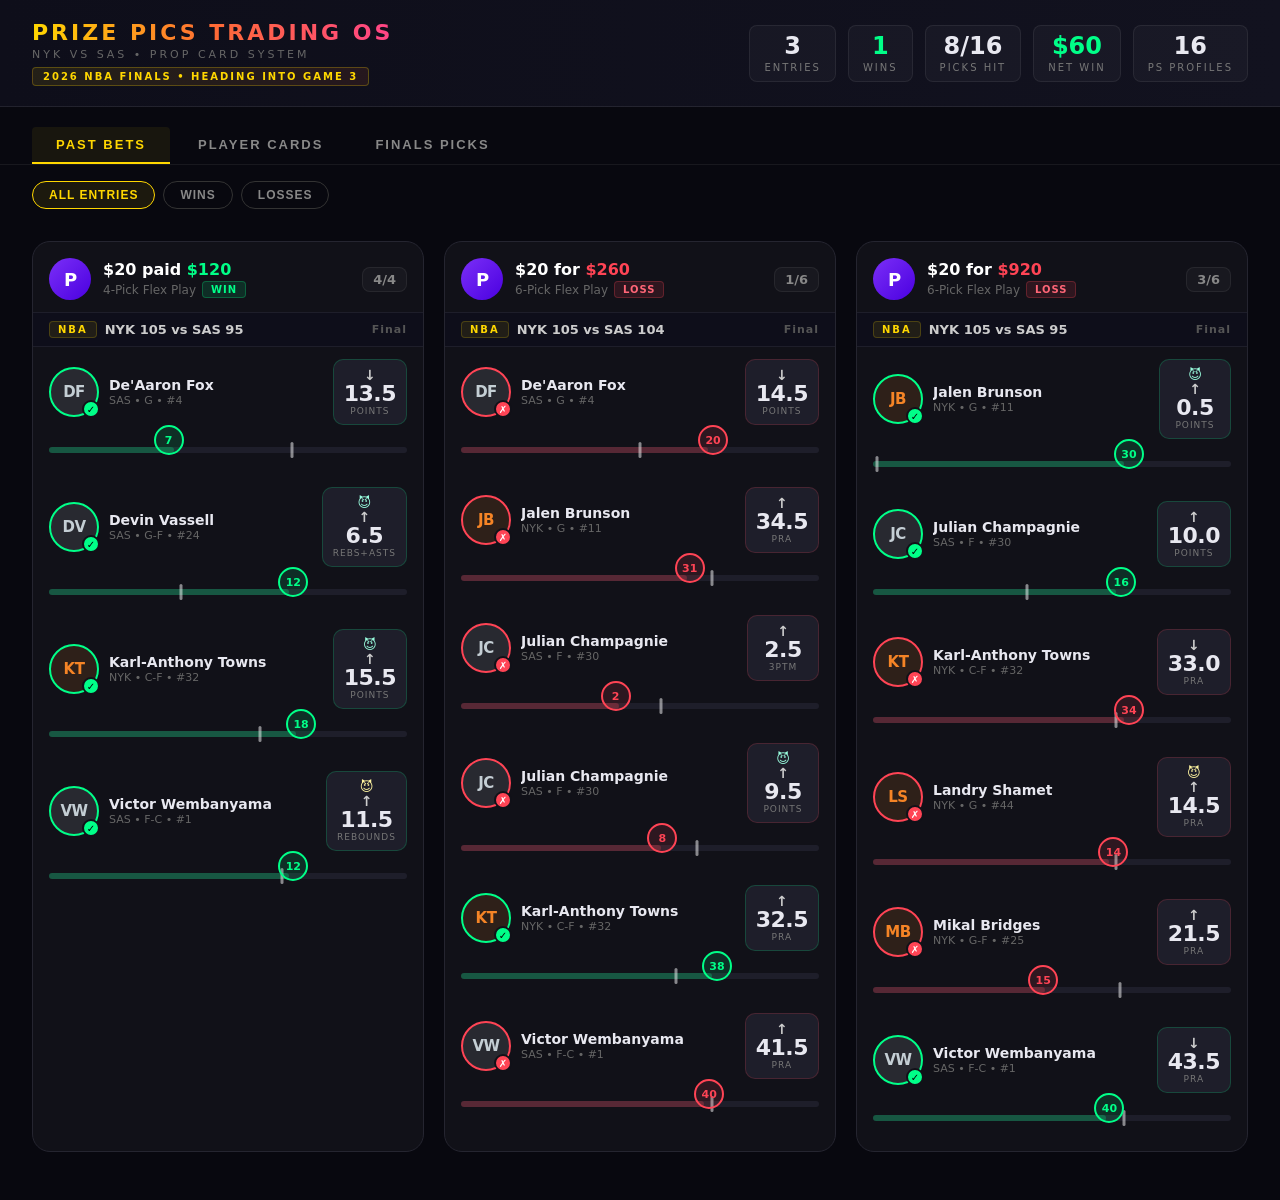
==== commit 7170d289: "Add real Prize Picks entries in app format with Finals game data - Add past_entries.json with 3 real" ====
--- a/prize_pics_dashboard.html
+++ b/prize_pics_dashboard.html
@@ -7,64 +7,160 @@
 *,*::before,*::after{box-sizing:border-box;margin:0;padding:0}
 body{background:#08080f;color:#e8e8f0;font-family:'Segoe UI',system-ui,-apple-system,sans-serif;min-height:100vh;overflow-x:hidden}
 
-/* Header */
+/* ── Header ── */
 .header{background:linear-gradient(90deg,#0e0e1a,#12121f);border-bottom:1px solid #ffffff15;padding:20px 32px;display:flex;align-items:center;justify-content:space-between;flex-wrap:wrap;gap:16px}
 .brand-title{font-size:22px;font-weight:900;letter-spacing:3px;background:linear-gradient(90deg,#FFD700,#FF6B35,#FF4488);-webkit-background-clip:text;-webkit-text-fill-color:transparent;background-clip:text;text-transform:uppercase}
 .brand-sub{font-size:11px;letter-spacing:3px;color:#666;text-transform:uppercase;margin-top:3px}
 .finals-badge{display:inline-block;margin-top:6px;font-size:10px;font-weight:800;letter-spacing:2px;padding:3px 10px;border-radius:4px;background:linear-gradient(90deg,#FFD70018,#FF6B3518);border:1px solid #FFD70040;color:#FFD700;text-transform:uppercase}
-.header-stats{display:flex;gap:14px;flex-wrap:wrap}
+.header-stats{display:flex;gap:12px;flex-wrap:wrap}
 .hstat{display:flex;flex-direction:column;align-items:center;padding:8px 14px;border-radius:8px;background:#ffffff08;border:1px solid #ffffff12}
 .hstat-val{font-size:24px;font-weight:800;line-height:1}
 .hstat-label{font-size:10px;letter-spacing:2px;color:#777;text-transform:uppercase;margin-top:4px}
 .win-val{color:#00ff88}.loss-val{color:#ff4455}.rate-val{color:#FFD700}
 
-/* Tabs */
+/* ── Tabs ── */
 .tab-bar{display:flex;gap:4px;padding:20px 32px 0;border-bottom:1px solid #ffffff10}
 .tab-btn{padding:10px 24px;border:none;background:transparent;color:#888;font-size:13px;font-weight:700;letter-spacing:2px;text-transform:uppercase;cursor:pointer;border-bottom:2px solid transparent;transition:all .2s;border-radius:4px 4px 0 0}
 .tab-btn:hover{color:#ccc;background:#ffffff08}
 .tab-btn.active{color:#FFD700;border-bottom-color:#FFD700;background:#FFD70010}
 
-/* Filter bar */
-.filter-bar{display:flex;gap:8px;flex-wrap:wrap;padding:16px 32px}
+/* ── Filter bar ── */
+.filter-bar{display:none;gap:8px;flex-wrap:wrap;padding:16px 32px}
 .filter-btn{padding:6px 16px;border-radius:20px;border:1px solid #333;background:transparent;color:#888;font-size:12px;font-weight:600;letter-spacing:1px;text-transform:uppercase;cursor:pointer;transition:all .15s}
 .filter-btn:hover{border-color:#666;color:#ccc}
 .filter-btn.active{border-color:#FFD700;color:#FFD700;background:#FFD70015}
 
-/* Sections */
+/* ── Sections ── */
 .section{display:none;padding:0 32px 48px}
 .section.active{display:block}
 
-/* Grids */
-.bet-grid{display:grid;grid-template-columns:repeat(auto-fill,minmax(260px,1fr));gap:16px;margin-top:16px}
+/* ── Entry card grid ── */
+.entry-grid{display:grid;grid-template-columns:repeat(auto-fill,minmax(340px,1fr));gap:20px;margin-top:16px}
 .player-grid{display:grid;grid-template-columns:repeat(auto-fill,minmax(360px,1fr));gap:20px;margin-top:16px}
 .pick-grid{display:grid;grid-template-columns:repeat(auto-fill,minmax(340px,1fr));gap:20px;margin-top:16px}
 
-/* ── Bet card ── */
-.bet-card{border-radius:12px;padding:16px;border:1px solid #222;background:#0e0e1a;transition:transform .18s,box-shadow .18s;cursor:default}
-.bet-card:hover{transform:translateY(-3px)}
-.bet-card.hit{border-color:#00ff8830;box-shadow:0 0 16px rgba(0,255,136,.12)}
-.bet-card.miss{border-color:#ff445530;box-shadow:0 0 12px rgba(255,68,85,.08)}
-.bc-top{display:flex;align-items:center;gap:8px;margin-bottom:10px}
-.team-tag{font-size:10px;font-weight:800;letter-spacing:1.5px;padding:2px 7px;border-radius:4px;border:1px solid currentColor}
-.bc-date{font-size:11px;color:#666;margin-left:auto}
-.bc-game{font-size:10px;color:#555;padding:2px 6px;background:#ffffff08;border-radius:4px}
-.bc-player{font-size:15px;font-weight:700;margin-bottom:10px}
-.bc-prop-row{display:flex;align-items:center;gap:8px;margin-bottom:10px}
-.bc-prop-type{font-size:11px;font-weight:800;letter-spacing:2px;padding:3px 8px;background:#ffffff0f;border-radius:4px}
-.bc-dir{font-size:10px;color:#666}
-.bc-line{font-size:20px;font-weight:900}
-.bc-result-row{display:flex;align-items:center;gap:10px;margin-bottom:10px}
-.bc-actual{font-size:32px;font-weight:900;letter-spacing:-1px}
-.bc-diff{font-size:14px;font-weight:700}
-.result-badge{margin-left:auto;font-size:11px;font-weight:800;letter-spacing:1px;padding:5px 10px;border-radius:6px}
-.result-badge.hit{background:#00ff8820;color:#00ff88;border:1px solid #00ff8840}
-.result-badge.miss{background:#ff445520;color:#ff6677;border:1px solid #ff445540}
-.bc-footer{font-size:11px;color:#555}
+/* ════════════════════════════════════════
+   ENTRY CARD — Prize Picks Style
+   ════════════════════════════════════════ */
+.entry-card{
+  background:#111118;border-radius:18px;padding:0;
+  border:1px solid #252530;overflow:hidden;
+  transition:transform .2s,box-shadow .2s;cursor:default;
+}
+.entry-card:hover{transform:translateY(-3px);box-shadow:0 8px 32px rgba(0,0,0,.5)}
+
+/* Entry header */
+.entry-header{
+  display:flex;align-items:center;gap:12px;
+  padding:16px 16px 12px;
+  border-bottom:1px solid #1e1e2a;
+}
+.pp-logo{
+  width:42px;height:42px;border-radius:50%;flex-shrink:0;
+  background:linear-gradient(135deg,#7B2FF7,#4A00E0);
+  display:flex;align-items:center;justify-content:center;
+  font-size:18px;font-weight:900;color:#fff;letter-spacing:-1px;
+}
+.entry-meta{flex:1}
+.entry-amount{font-size:16px;font-weight:800;color:#fff}
+.entry-amount .payout.win{color:#00ff88}
+.entry-amount .payout.loss{color:#ff4455}
+.entry-type{font-size:12px;color:#666;margin-top:2px;display:flex;align-items:center;gap:6px}
+.res-badge{font-size:10px;font-weight:800;letter-spacing:1px;padding:2px 8px;border-radius:4px;text-transform:uppercase}
+.res-badge.win{background:#00ff8820;color:#00ff88;border:1px solid #00ff8840}
+.res-badge.loss{background:#ff445520;color:#ff6677;border:1px solid #ff445540}
+.entry-score-tag{
+  font-size:13px;font-weight:800;color:#888;
+  padding:4px 10px;border-radius:8px;background:#ffffff08;
+  border:1px solid #ffffff10;white-space:nowrap;
+}
+
+/* Game context */
+.game-ctx{
+  display:flex;align-items:center;gap:8px;
+  padding:8px 16px;background:#0e0e1a;
+  border-bottom:1px solid #1e1e2a;
+}
+.sport-tag{font-size:10px;font-weight:800;letter-spacing:2px;color:#FFD700;background:#FFD70015;padding:2px 8px;border-radius:4px;border:1px solid #FFD70030}
+.game-score{font-size:13px;font-weight:700;color:#ccc;flex:1}
+.game-status{font-size:11px;color:#555;font-weight:600;letter-spacing:1px}
+
+/* Pick rows */
+.picks-list{padding:0 0 8px}
+.pick-row{
+  display:flex;align-items:center;justify-content:space-between;
+  padding:12px 16px 4px;gap:10px;
+}
+
+/* Player circle */
+.player-circle{
+  width:50px;height:50px;border-radius:50%;flex-shrink:0;
+  border:2px solid;
+  display:flex;align-items:center;justify-content:center;
+  position:relative;
+}
+.player-circle.hit{border-color:#00ff88}
+.player-circle.miss{border-color:#ff4455}
+.p-initials{font-size:15px;font-weight:900;letter-spacing:-.5px}
+.result-dot{
+  position:absolute;bottom:-3px;right:-3px;
+  width:18px;height:18px;border-radius:50%;
+  display:flex;align-items:center;justify-content:center;
+  font-size:10px;font-weight:900;border:2px solid #111118;
+}
+.result-dot.win{background:#00ff88;color:#000}
+.result-dot.loss{background:#ff4455;color:#fff}
+
+/* Pick info */
+.pick-left{display:flex;align-items:center;gap:10px;flex:1;min-width:0}
+.pick-info{min-width:0}
+.pick-name{font-size:14px;font-weight:800;white-space:nowrap;overflow:hidden;text-overflow:ellipsis}
+.pick-meta{font-size:11px;color:#666;margin-top:1px}
+
+/* Line badge */
+.line-badge{
+  display:flex;flex-direction:column;align-items:center;gap:1px;
+  padding:8px 10px;border-radius:10px;background:#1e1e2a;
+  border:1px solid #2a2a3a;min-width:72px;flex-shrink:0;
+}
+.line-badge.hit{border-color:#00ff8830}
+.line-badge.miss{border-color:#ff445530}
+.lb-arrow{font-size:14px;font-weight:900;color:#ccc;line-height:1}
+.lb-num{font-size:22px;font-weight:900;letter-spacing:-.5px;line-height:1}
+.lb-stat{font-size:9px;color:#777;letter-spacing:1px;text-transform:uppercase}
+.diff-icon{font-size:13px;line-height:1}
+.diff-icon.demon{filter:sepia(1) saturate(3) hue-rotate(-20deg)}
+.diff-icon.goblin{filter:sepia(1) saturate(3) hue-rotate(80deg)}
+
+/* Progress bar */
+.bar-wrap{
+  position:relative;padding:0 16px;margin-bottom:10px;margin-top:6px;
+  height:30px;
+}
+.bar-track{
+  position:absolute;left:16px;right:16px;top:12px;
+  height:6px;background:#1e1e2a;border-radius:3px;overflow:visible;
+}
+.bar-fill{
+  position:absolute;left:0;top:0;height:100%;
+  border-radius:3px;transition:width .3s;
+}
+.bar-marker{
+  position:absolute;top:-5px;
+  width:3px;height:16px;background:#ffffff80;
+  border-radius:2px;transform:translateX(-50%);
+}
+.bar-actual{
+  position:absolute;top:-10px;
+  width:30px;height:30px;border-radius:50%;
+  display:flex;align-items:center;justify-content:center;
+  font-size:11px;font-weight:800;border:2px solid;
+  z-index:1;
+}
 
 /* ── Player card ── */
-.player-card{border-radius:16px;padding:20px;border:1px solid #333;transition:transform .2s,box-shadow .25s;cursor:default;position:relative;overflow:hidden}
+.player-card{border-radius:16px;padding:20px;border:1px solid #333;transition:transform .2s;cursor:default;position:relative;overflow:hidden}
 .player-card:hover{transform:translateY(-3px)}
-
 .pc-header{display:flex;align-items:flex-start;gap:10px;margin-bottom:14px}
 .grade-badge{font-size:15px;font-weight:900;padding:4px 10px;border-radius:6px;border:2px solid;min-width:42px;text-align:center;flex-shrink:0}
 .pc-title{flex:1;min-width:0}
@@ -72,13 +168,9 @@
 .pos-tag{font-size:9px;font-weight:800;letter-spacing:1px;padding:1px 6px;border-radius:3px;border:1px solid}
 .pc-name{font-size:20px;font-weight:900;letter-spacing:-.3px;line-height:1.1;margin-top:2px}
 .pc-abbr{font-size:40px;font-weight:900;letter-spacing:-1px;position:absolute;right:14px;top:12px;opacity:.5}
-
-/* Running stats strip */
 .stats-strip{display:flex;flex-wrap:wrap;gap:5px;margin-bottom:14px;padding:8px 10px;background:#00000020;border-radius:8px}
 .stat-chip{font-size:11px;font-weight:700;color:#ccc;padding:2px 7px;background:#ffffff08;border-radius:4px;white-space:nowrap}
 .stat-chip em{font-style:normal;font-size:9px;color:#777;letter-spacing:1px;margin-left:2px}
-
-/* Props */
 .props-label{font-size:9px;font-weight:800;letter-spacing:3px;color:#555;text-transform:uppercase;margin-bottom:8px;margin-top:4px}
 .props-grid{display:grid;grid-template-columns:repeat(4,1fr);gap:6px;margin-bottom:14px}
 .prop-tile{display:flex;flex-direction:column;align-items:center;gap:4px;padding:8px 4px;background:#00000030;border-radius:8px;border:1px solid #ffffff0a}
@@ -87,39 +179,31 @@
 .more-btn,.less-btn{border:none;cursor:default;font-size:10px;font-weight:800;letter-spacing:.5px;padding:3px 8px;border-radius:10px}
 .more-btn{background:#00ff8820;color:#00ff88}
 .less-btn{background:#ff445520;color:#ff6677}
-.diff-tag{font-size:8px;font-weight:800;letter-spacing:1.5px;padding:2px 5px;border-radius:3px}
-.diff-tag.demon{background:#ff448830;color:#ff4488}
-.diff-tag.goblin{background:#00ffaa20;color:#00ffaa}
-
-/* Recent games */
+.dt{font-size:8px;font-weight:800;letter-spacing:1.5px;padding:2px 5px;border-radius:3px}
+.dt.demon{background:#ff448830;color:#ff4488}
+.dt.goblin{background:#00ffaa20;color:#00ffaa}
 .recent-header{font-size:9px;font-weight:800;letter-spacing:2px;color:#555;text-transform:uppercase;margin-bottom:6px}
 .recent-boxes{display:flex;gap:5px;margin-bottom:12px}
 .rg-box{min-width:36px;height:36px;display:flex;align-items:center;justify-content:center;font-size:13px;font-weight:800;border-radius:6px;border:1px solid}
-
-/* Half notes */
 .half-notes{font-size:10px;color:#666;line-height:1.4;padding:8px 10px;background:#ffffff05;border-radius:6px;border-left:2px solid #ffffff12}
 .hn-label{color:#888;font-weight:700}
 .no-props{font-size:11px;color:#444;padding:12px 0;font-style:italic}
 
 /* ── Pick card ── */
-.pick-card{border-radius:16px;padding:20px;border:1px solid #333;transition:transform .2s,box-shadow .25s;cursor:default;position:relative;overflow:hidden}
+.pick-card{border-radius:16px;padding:20px;border:1px solid #333;transition:transform .2s;cursor:default;position:relative;overflow:hidden}
 .pick-card:hover{transform:translateY(-4px) scale(1.01)}
 .pick-ribbon{font-size:9px;font-weight:800;letter-spacing:3px;text-transform:uppercase;padding:4px 14px;border:1px solid;border-radius:0 0 8px 0;position:absolute;top:0;left:0;border-top:none;border-left:none}
-
-/* Pick hero block */
 .pick-hero{display:flex;flex-direction:column;align-items:center;gap:6px;padding:16px 12px;border-radius:12px;border:1px solid;margin-bottom:12px;text-align:center}
 .ph-label{font-size:9px;font-weight:800;letter-spacing:2.5px;color:#888;text-transform:uppercase}
 .ph-stat{font-size:13px;font-weight:800;letter-spacing:3px;color:#aaa;text-transform:uppercase}
 .ph-line{font-size:44px;font-weight:900;letter-spacing:-2px;line-height:1}
-.ph-dir{border:none;cursor:default;font-size:14px;font-weight:800;letter-spacing:1px;padding:6px 20px;border-radius:12px}
 .ph-rate{font-size:11px;font-weight:600}
-.secondary-props{margin-bottom:12px}
 
 /* Responsive */
 @media(max-width:600px){
   .header{padding:16px}
   .tab-bar,.filter-bar,.section{padding-left:16px;padding-right:16px}
-  .bet-grid,.player-grid,.pick-grid{grid-template-columns:1fr}
+  .entry-grid,.player-grid,.pick-grid{grid-template-columns:1fr}
   .props-grid{grid-template-columns:repeat(3,1fr)}
   .pc-abbr{display:none}
 }
@@ -133,2129 +217,364 @@
     <div class="finals-badge">2026 NBA Finals &bull; Heading Into Game 3</div>
   </div>
   <div class="header-stats">
-    <div class="hstat"><span class="hstat-val">105</span><span class="hstat-label">Tracked Bets</span></div>
-    <div class="hstat"><span class="hstat-val win-val">90</span><span class="hstat-label">Hits</span></div>
-    <div class="hstat"><span class="hstat-val loss-val">15</span><span class="hstat-label">Misses</span></div>
-    <div class="hstat"><span class="hstat-val rate-val">86%</span><span class="hstat-label">Hit Rate</span></div>
+    <div class="hstat"><span class="hstat-val">3</span><span class="hstat-label">Entries</span></div>
+    <div class="hstat"><span class="hstat-val win-val">1</span><span class="hstat-label">Wins</span></div>
+    <div class="hstat"><span class="hstat-val">8/16</span><span class="hstat-label">Picks Hit</span></div>
+    <div class="hstat"><span class="hstat-val win-val">$60</span><span class="hstat-label">Net Win</span></div>
     <div class="hstat"><span class="hstat-val">16</span><span class="hstat-label">PS Profiles</span></div>
-    <div class="hstat"><span class="hstat-val">16</span><span class="hstat-label">Game Logs</span></div>
   </div>
 </div>
 
 <div class="tab-bar">
-  <button class="tab-btn" data-tab="bets"    onclick="showTab('bets')">Past Bets</button>
+  <button class="tab-btn" data-tab="entries" onclick="showTab('entries')">Past Bets</button>
   <button class="tab-btn" data-tab="players" onclick="showTab('players')">Player Cards</button>
   <button class="tab-btn" data-tab="picks"   onclick="showTab('picks')">Finals Picks</button>
 </div>
 
 <div class="filter-bar">
-  <button class="filter-btn" data-filter="all"    onclick="filterBets('all')">All</button>
-  <button class="filter-btn" data-filter="PTS"    onclick="filterBets('PTS')">PTS</button>
-  <button class="filter-btn" data-filter="REB"    onclick="filterBets('REB')">REB</button>
-  <button class="filter-btn" data-filter="AST"    onclick="filterBets('AST')">AST</button>
-  <button class="filter-btn" data-filter="hits"   onclick="filterBets('hits')">Hits Only</button>
-  <button class="filter-btn" data-filter="misses" onclick="filterBets('misses')">Misses Only</button>
-</div>
-
-<div id="bets" class="section"><div class="bet-grid">
-<div class="bet-card hit" data-prop="PTS" data-hit="true">
-  <div class="bc-top">
-    <span class="team-tag" style="color:#C4CED4;border-color:#C4CED4">SAS</span>
-    <span class="bc-date">May 30</span>
-    <span class="bc-game">Game 7</span>
-  </div>
-  <div class="bc-player">Victor Wembanyama</div>
-  <div class="bc-prop-row">
-    <span class="bc-prop-type">PTS</span>
-    <span class="bc-dir">MORE</span>
-    <span class="bc-line" style="color:#C4CED4">O 21.0</span>
-  </div>
-  <div class="bc-result-row">
-    <span class="bc-actual">22</span>
-    <span class="bc-diff" style="color:#00ff88">+1</span>
-    <span class="result-badge hit">HIT ✓</span>
-  </div>
-  <div class="bc-footer">vs Oklahoma City Thunder &bull; W May 30</div>
-</div>
-
-<div class="bet-card miss" data-prop="REB" data-hit="false">
-  <div class="bc-top">
-    <span class="team-tag" style="color:#C4CED4;border-color:#C4CED4">SAS</span>
-    <span class="bc-date">May 30</span>
-    <span class="bc-game">Game 7</span>
-  </div>
-  <div class="bc-player">Victor Wembanyama</div>
-  <div class="bc-prop-row">
-    <span class="bc-prop-type">REB</span>
-    <span class="bc-dir">LESS</span>
-    <span class="bc-line" style="color:#C4CED4">O 9.0</span>
-  </div>
-  <div class="bc-result-row">
-    <span class="bc-actual">7</span>
-    <span class="bc-diff" style="color:#ff4455">-2</span>
-    <span class="result-badge miss">MISS ✗</span>
-  </div>
-  <div class="bc-footer">vs Oklahoma City Thunder &bull; W May 30</div>
-</div>
-
-<div class="bet-card hit" data-prop="AST" data-hit="true">
-  <div class="bc-top">
-    <span class="team-tag" style="color:#C4CED4;border-color:#C4CED4">SAS</span>
-    <span class="bc-date">May 30</span>
-    <span class="bc-game">Game 7</span>
-  </div>
-  <div class="bc-player">Victor Wembanyama</div>
-  <div class="bc-prop-row">
-    <span class="bc-prop-type">AST</span>
-    <span class="bc-dir">MORE</span>
-    <span class="bc-line" style="color:#C4CED4">O 1.5</span>
-  </div>
-  <div class="bc-result-row">
-    <span class="bc-actual">2</span>
-    <span class="bc-diff" style="color:#00ff88">+0</span>
-    <span class="result-badge hit">HIT ✓</span>
-  </div>
-  <div class="bc-footer">vs Oklahoma City Thunder &bull; W May 30</div>
-</div>
-
-<div class="bet-card hit" data-prop="PTS" data-hit="true">
-  <div class="bc-top">
-    <span class="team-tag" style="color:#C4CED4;border-color:#C4CED4">SAS</span>
-    <span class="bc-date">May 30</span>
-    <span class="bc-game">Game 7</span>
-  </div>
-  <div class="bc-player">Stephon Castle</div>
-  <div class="bc-prop-row">
-    <span class="bc-prop-type">PTS</span>
-    <span class="bc-dir">MORE</span>
-    <span class="bc-line" style="color:#C4CED4">O 14.0</span>
-  </div>
-  <div class="bc-result-row">
-    <span class="bc-actual">16</span>
-    <span class="bc-diff" style="color:#00ff88">+2</span>
-    <span class="result-badge hit">HIT ✓</span>
-  </div>
-  <div class="bc-footer">vs Oklahoma City Thunder &bull; W May 30</div>
-</div>
-
-<div class="bet-card hit" data-prop="REB" data-hit="true">
-  <div class="bc-top">
-    <span class="team-tag" style="color:#C4CED4;border-color:#C4CED4">SAS</span>
-    <span class="bc-date">May 30</span>
-    <span class="bc-game">Game 7</span>
-  </div>
-  <div class="bc-player">Stephon Castle</div>
-  <div class="bc-prop-row">
-    <span class="bc-prop-type">REB</span>
-    <span class="bc-dir">MORE</span>
-    <span class="bc-line" style="color:#C4CED4">O 4.0</span>
-  </div>
-  <div class="bc-result-row">
-    <span class="bc-actual">6</span>
-    <span class="bc-diff" style="color:#00ff88">+2</span>
-    <span class="result-badge hit">HIT ✓</span>
-  </div>
-  <div class="bc-footer">vs Oklahoma City Thunder &bull; W May 30</div>
-</div>
-
-<div class="bet-card hit" data-prop="AST" data-hit="true">
-  <div class="bc-top">
-    <span class="team-tag" style="color:#C4CED4;border-color:#C4CED4">SAS</span>
-    <span class="bc-date">May 30</span>
-    <span class="bc-game">Game 7</span>
-  </div>
-  <div class="bc-player">Stephon Castle</div>
-  <div class="bc-prop-row">
-    <span class="bc-prop-type">AST</span>
-    <span class="bc-dir">MORE</span>
-    <span class="bc-line" style="color:#C4CED4">O 5.0</span>
-  </div>
-  <div class="bc-result-row">
-    <span class="bc-actual">6</span>
-    <span class="bc-diff" style="color:#00ff88">+1</span>
-    <span class="result-badge hit">HIT ✓</span>
-  </div>
-  <div class="bc-footer">vs Oklahoma City Thunder &bull; W May 30</div>
-</div>
-
-<div class="bet-card hit" data-prop="PTS" data-hit="true">
-  <div class="bc-top">
-    <span class="team-tag" style="color:#C4CED4;border-color:#C4CED4">SAS</span>
-    <span class="bc-date">May 30</span>
-    <span class="bc-game">Game 7</span>
-  </div>
-  <div class="bc-player">Luke Kornet</div>
-  <div class="bc-prop-row">
-    <span class="bc-prop-type">PTS</span>
-    <span class="bc-dir">MORE</span>
-    <span class="bc-line" style="color:#C4CED4">O 1.5</span>
-  </div>
-  <div class="bc-result-row">
-    <span class="bc-actual">2</span>
-    <span class="bc-diff" style="color:#00ff88">+0</span>
-    <span class="result-badge hit">HIT ✓</span>
-  </div>
-  <div class="bc-footer">vs Oklahoma City Thunder &bull; W May 30</div>
-</div>
-
-<div class="bet-card hit" data-prop="REB" data-hit="true">
-  <div class="bc-top">
-    <span class="team-tag" style="color:#C4CED4;border-color:#C4CED4">SAS</span>
-    <span class="bc-date">May 30</span>
-    <span class="bc-game">Game 7</span>
-  </div>
-  <div class="bc-player">Luke Kornet</div>
-  <div class="bc-prop-row">
-    <span class="bc-prop-type">REB</span>
-    <span class="bc-dir">MORE</span>
-    <span class="bc-line" style="color:#C4CED4">O 2.0</span>
-  </div>
-  <div class="bc-result-row">
-    <span class="bc-actual">4</span>
-    <span class="bc-diff" style="color:#00ff88">+2</span>
-    <span class="result-badge hit">HIT ✓</span>
-  </div>
-  <div class="bc-footer">vs Oklahoma City Thunder &bull; W May 30</div>
-</div>
-
-<div class="bet-card hit" data-prop="PTS" data-hit="true">
-  <div class="bc-top">
-    <span class="team-tag" style="color:#C4CED4;border-color:#C4CED4">SAS</span>
-    <span class="bc-date">May 30</span>
-    <span class="bc-game">Game 7</span>
-  </div>
-  <div class="bc-player">Keldon Johnson</div>
-  <div class="bc-prop-row">
-    <span class="bc-prop-type">PTS</span>
-    <span class="bc-dir">MORE</span>
-    <span class="bc-line" style="color:#C4CED4">O 10.5</span>
-  </div>
-  <div class="bc-result-row">
-    <span class="bc-actual">11</span>
-    <span class="bc-diff" style="color:#00ff88">+0</span>
-    <span class="result-badge hit">HIT ✓</span>
-  </div>
-  <div class="bc-footer">vs Oklahoma City Thunder &bull; W May 30</div>
-</div>
-
-<div class="bet-card miss" data-prop="REB" data-hit="false">
-  <div class="bc-top">
-    <span class="team-tag" style="color:#C4CED4;border-color:#C4CED4">SAS</span>
-    <span class="bc-date">May 30</span>
-    <span class="bc-game">Game 7</span>
-  </div>
-  <div class="bc-player">Keldon Johnson</div>
-  <div class="bc-prop-row">
-    <span class="bc-prop-type">REB</span>
-    <span class="bc-dir">LESS</span>
-    <span class="bc-line" style="color:#C4CED4">O 4.0</span>
-  </div>
-  <div class="bc-result-row">
-    <span class="bc-actual">3</span>
-    <span class="bc-diff" style="color:#ff4455">-1</span>
-    <span class="result-badge miss">MISS ✗</span>
-  </div>
-  <div class="bc-footer">vs Oklahoma City Thunder &bull; W May 30</div>
-</div>
-
-<div class="bet-card hit" data-prop="PTS" data-hit="true">
-  <div class="bc-top">
-    <span class="team-tag" style="color:#C4CED4;border-color:#C4CED4">SAS</span>
-    <span class="bc-date">May 30</span>
-    <span class="bc-game">Game 7</span>
-  </div>
-  <div class="bc-player">Julian Champagnie</div>
-  <div class="bc-prop-row">
-    <span class="bc-prop-type">PTS</span>
-    <span class="bc-dir">MORE</span>
-    <span class="bc-line" style="color:#C4CED4">O 9.0</span>
-  </div>
-  <div class="bc-result-row">
-    <span class="bc-actual">20</span>
-    <span class="bc-diff" style="color:#00ff88">+11</span>
-    <span class="result-badge hit">HIT ✓</span>
-  </div>
-  <div class="bc-footer">vs Oklahoma City Thunder &bull; W May 30</div>
-</div>
-
-<div class="bet-card hit" data-prop="REB" data-hit="true">
-  <div class="bc-top">
-    <span class="team-tag" style="color:#C4CED4;border-color:#C4CED4">SAS</span>
-    <span class="bc-date">May 30</span>
-    <span class="bc-game">Game 7</span>
-  </div>
-  <div class="bc-player">Julian Champagnie</div>
-  <div class="bc-prop-row">
-    <span class="bc-prop-type">REB</span>
-    <span class="bc-dir">MORE</span>
-    <span class="bc-line" style="color:#C4CED4">O 2.5</span>
-  </div>
-  <div class="bc-result-row">
-    <span class="bc-actual">6</span>
-    <span class="bc-diff" style="color:#00ff88">+4</span>
-    <span class="result-badge hit">HIT ✓</span>
-  </div>
-  <div class="bc-footer">vs Oklahoma City Thunder &bull; W May 30</div>
-</div>
-
-<div class="bet-card hit" data-prop="PTS" data-hit="true">
-  <div class="bc-top">
-    <span class="team-tag" style="color:#C4CED4;border-color:#C4CED4">SAS</span>
-    <span class="bc-date">May 30</span>
-    <span class="bc-game">Game 7</span>
-  </div>
-  <div class="bc-player">Dylan Harper</div>
-  <div class="bc-prop-row">
-    <span class="bc-prop-type">PTS</span>
-    <span class="bc-dir">MORE</span>
-    <span class="bc-line" style="color:#C4CED4">O 9.5</span>
-  </div>
-  <div class="bc-result-row">
-    <span class="bc-actual">12</span>
-    <span class="bc-diff" style="color:#00ff88">+2</span>
-    <span class="result-badge hit">HIT ✓</span>
-  </div>
-  <div class="bc-footer">vs Oklahoma City Thunder &bull; W May 30</div>
-</div>
-
-<div class="bet-card hit" data-prop="REB" data-hit="true">
-  <div class="bc-top">
-    <span class="team-tag" style="color:#C4CED4;border-color:#C4CED4">SAS</span>
-    <span class="bc-date">May 30</span>
-    <span class="bc-game">Game 7</span>
-  </div>
-  <div class="bc-player">Dylan Harper</div>
-  <div class="bc-prop-row">
-    <span class="bc-prop-type">REB</span>
-    <span class="bc-dir">MORE</span>
-    <span class="bc-line" style="color:#C4CED4">O 2.0</span>
-  </div>
-  <div class="bc-result-row">
-    <span class="bc-actual">7</span>
-    <span class="bc-diff" style="color:#00ff88">+5</span>
-    <span class="result-badge hit">HIT ✓</span>
-  </div>
-  <div class="bc-footer">vs Oklahoma City Thunder &bull; W May 30</div>
-</div>
-
-<div class="bet-card hit" data-prop="AST" data-hit="true">
-  <div class="bc-top">
-    <span class="team-tag" style="color:#C4CED4;border-color:#C4CED4">SAS</span>
-    <span class="bc-date">May 30</span>
-    <span class="bc-game">Game 7</span>
-  </div>
-  <div class="bc-player">Dylan Harper</div>
-  <div class="bc-prop-row">
-    <span class="bc-prop-type">AST</span>
-    <span class="bc-dir">MORE</span>
-    <span class="bc-line" style="color:#C4CED4">O 2.5</span>
-  </div>
-  <div class="bc-result-row">
-    <span class="bc-actual">3</span>
-    <span class="bc-diff" style="color:#00ff88">+0</span>
-    <span class="result-badge hit">HIT ✓</span>
-  </div>
-  <div class="bc-footer">vs Oklahoma City Thunder &bull; W May 30</div>
-</div>
-
-<div class="bet-card hit" data-prop="PTS" data-hit="true">
-  <div class="bc-top">
-    <span class="team-tag" style="color:#C4CED4;border-color:#C4CED4">SAS</span>
-    <span class="bc-date">May 30</span>
-    <span class="bc-game">Game 7</span>
-  </div>
-  <div class="bc-player">Devin Vassell</div>
-  <div class="bc-prop-row">
-    <span class="bc-prop-type">PTS</span>
-    <span class="bc-dir">MORE</span>
-    <span class="bc-line" style="color:#C4CED4">O 10.5</span>
-  </div>
-  <div class="bc-result-row">
-    <span class="bc-actual">11</span>
-    <span class="bc-diff" style="color:#00ff88">+0</span>
-    <span class="result-badge hit">HIT ✓</span>
-  </div>
-  <div class="bc-footer">vs Oklahoma City Thunder &bull; W May 30</div>
-</div>
-
-<div class="bet-card hit" data-prop="REB" data-hit="true">
-  <div class="bc-top">
-    <span class="team-tag" style="color:#C4CED4;border-color:#C4CED4">SAS</span>
-    <span class="bc-date">May 30</span>
-    <span class="bc-game">Game 7</span>
-  </div>
-  <div class="bc-player">Devin Vassell</div>
-  <div class="bc-prop-row">
-    <span class="bc-prop-type">REB</span>
-    <span class="bc-dir">MORE</span>
-    <span class="bc-line" style="color:#C4CED4">O 2.5</span>
-  </div>
-  <div class="bc-result-row">
-    <span class="bc-actual">6</span>
-    <span class="bc-diff" style="color:#00ff88">+4</span>
-    <span class="result-badge hit">HIT ✓</span>
-  </div>
-  <div class="bc-footer">vs Oklahoma City Thunder &bull; W May 30</div>
-</div>
-
-<div class="bet-card hit" data-prop="AST" data-hit="true">
-  <div class="bc-top">
-    <span class="team-tag" style="color:#C4CED4;border-color:#C4CED4">SAS</span>
-    <span class="bc-date">May 30</span>
-    <span class="bc-game">Game 7</span>
-  </div>
-  <div class="bc-player">Devin Vassell</div>
-  <div class="bc-prop-row">
-    <span class="bc-prop-type">AST</span>
-    <span class="bc-dir">MORE</span>
-    <span class="bc-line" style="color:#C4CED4">O 1.5</span>
-  </div>
-  <div class="bc-result-row">
-    <span class="bc-actual">3</span>
-    <span class="bc-diff" style="color:#00ff88">+2</span>
-    <span class="result-badge hit">HIT ✓</span>
-  </div>
-  <div class="bc-footer">vs Oklahoma City Thunder &bull; W May 30</div>
-</div>
-
-<div class="bet-card miss" data-prop="PTS" data-hit="false">
-  <div class="bc-top">
-    <span class="team-tag" style="color:#C4CED4;border-color:#C4CED4">SAS</span>
-    <span class="bc-date">May 30</span>
-    <span class="bc-game">Game 7</span>
-  </div>
-  <div class="bc-player">De'Aaron Fox</div>
-  <div class="bc-prop-row">
-    <span class="bc-prop-type">PTS</span>
-    <span class="bc-dir">LESS</span>
-    <span class="bc-line" style="color:#C4CED4">O 16.0</span>
-  </div>
-  <div class="bc-result-row">
-    <span class="bc-actual">15</span>
-    <span class="bc-diff" style="color:#ff4455">-1</span>
-    <span class="result-badge miss">MISS ✗</span>
-  </div>
-  <div class="bc-footer">vs Oklahoma City Thunder &bull; W May 30</div>
-</div>
-
-<div class="bet-card miss" data-prop="REB" data-hit="false">
-  <div class="bc-top">
-    <span class="team-tag" style="color:#C4CED4;border-color:#C4CED4">SAS</span>
-    <span class="bc-date">May 30</span>
-    <span class="bc-game">Game 7</span>
-  </div>
-  <div class="bc-player">De'Aaron Fox</div>
-  <div class="bc-prop-row">
-    <span class="bc-prop-type">REB</span>
-    <span class="bc-dir">LESS</span>
-    <span class="bc-line" style="color:#C4CED4">O 2.5</span>
-  </div>
-  <div class="bc-result-row">
-    <span class="bc-actual">0</span>
-    <span class="bc-diff" style="color:#ff4455">-2</span>
-    <span class="result-badge miss">MISS ✗</span>
-  </div>
-  <div class="bc-footer">vs Oklahoma City Thunder &bull; W May 30</div>
-</div>
-
-<div class="bet-card hit" data-prop="AST" data-hit="true">
-  <div class="bc-top">
-    <span class="team-tag" style="color:#C4CED4;border-color:#C4CED4">SAS</span>
-    <span class="bc-date">May 30</span>
-    <span class="bc-game">Game 7</span>
-  </div>
-  <div class="bc-player">De'Aaron Fox</div>
-  <div class="bc-prop-row">
-    <span class="bc-prop-type">AST</span>
-    <span class="bc-dir">MORE</span>
-    <span class="bc-line" style="color:#C4CED4">O 4.5</span>
-  </div>
-  <div class="bc-result-row">
-    <span class="bc-actual">5</span>
-    <span class="bc-diff" style="color:#00ff88">+0</span>
-    <span class="result-badge hit">HIT ✓</span>
-  </div>
-  <div class="bc-footer">vs Oklahoma City Thunder &bull; W May 30</div>
-</div>
-
-<div class="bet-card hit" data-prop="PTS" data-hit="true">
-  <div class="bc-top">
-    <span class="team-tag" style="color:#C4CED4;border-color:#C4CED4">SAS</span>
-    <span class="bc-date">May 28</span>
-    <span class="bc-game">Game 6</span>
-  </div>
-  <div class="bc-player">Victor Wembanyama</div>
-  <div class="bc-prop-row">
-    <span class="bc-prop-type">PTS</span>
-    <span class="bc-dir">MORE</span>
-    <span class="bc-line" style="color:#C4CED4">O 21.0</span>
-  </div>
-  <div class="bc-result-row">
-    <span class="bc-actual">28</span>
-    <span class="bc-diff" style="color:#00ff88">+7</span>
-    <span class="result-badge hit">HIT ✓</span>
-  </div>
-  <div class="bc-footer">vs Oklahoma City Thunder &bull; W May 28</div>
-</div>
-
-<div class="bet-card hit" data-prop="REB" data-hit="true">
-  <div class="bc-top">
-    <span class="team-tag" style="color:#C4CED4;border-color:#C4CED4">SAS</span>
-    <span class="bc-date">May 28</span>
-    <span class="bc-game">Game 6</span>
-  </div>
-  <div class="bc-player">Victor Wembanyama</div>
-  <div class="bc-prop-row">
-    <span class="bc-prop-type">REB</span>
-    <span class="bc-dir">MORE</span>
-    <span class="bc-line" style="color:#C4CED4">O 9.0</span>
-  </div>
-  <div class="bc-result-row">
-    <span class="bc-actual">11</span>
-    <span class="bc-diff" style="color:#00ff88">+2</span>
-    <span class="result-badge hit">HIT ✓</span>
-  </div>
-  <div class="bc-footer">vs Oklahoma City Thunder &bull; W May 28</div>
-</div>
-
-<div class="bet-card hit" data-prop="AST" data-hit="true">
-  <div class="bc-top">
-    <span class="team-tag" style="color:#C4CED4;border-color:#C4CED4">SAS</span>
-    <span class="bc-date">May 28</span>
-    <span class="bc-game">Game 6</span>
-  </div>
-  <div class="bc-player">Victor Wembanyama</div>
-  <div class="bc-prop-row">
-    <span class="bc-prop-type">AST</span>
-    <span class="bc-dir">MORE</span>
-    <span class="bc-line" style="color:#C4CED4">O 1.5</span>
-  </div>
-  <div class="bc-result-row">
-    <span class="bc-actual">4</span>
-    <span class="bc-diff" style="color:#00ff88">+2</span>
-    <span class="result-badge hit">HIT ✓</span>
-  </div>
-  <div class="bc-footer">vs Oklahoma City Thunder &bull; W May 28</div>
-</div>
-
-<div class="bet-card miss" data-prop="PTS" data-hit="false">
-  <div class="bc-top">
-    <span class="team-tag" style="color:#C4CED4;border-color:#C4CED4">SAS</span>
-    <span class="bc-date">May 28</span>
-    <span class="bc-game">Game 6</span>
-  </div>
-  <div class="bc-player">Stephon Castle</div>
-  <div class="bc-prop-row">
-    <span class="bc-prop-type">PTS</span>
-    <span class="bc-dir">LESS</span>
-    <span class="bc-line" style="color:#C4CED4">O 14.0</span>
-  </div>
-  <div class="bc-result-row">
-    <span class="bc-actual">14</span>
-    <span class="bc-diff" style="color:#ff4455">0</span>
-    <span class="result-badge miss">MISS ✗</span>
-  </div>
-  <div class="bc-footer">vs Oklahoma City Thunder &bull; W May 28</div>
-</div>
-
-<div class="bet-card hit" data-prop="REB" data-hit="true">
-  <div class="bc-top">
-    <span class="team-tag" style="color:#C4CED4;border-color:#C4CED4">SAS</span>
-    <span class="bc-date">May 28</span>
-    <span class="bc-game">Game 6</span>
-  </div>
-  <div class="bc-player">Stephon Castle</div>
-  <div class="bc-prop-row">
-    <span class="bc-prop-type">REB</span>
-    <span class="bc-dir">MORE</span>
-    <span class="bc-line" style="color:#C4CED4">O 4.0</span>
-  </div>
-  <div class="bc-result-row">
-    <span class="bc-actual">5</span>
-    <span class="bc-diff" style="color:#00ff88">+1</span>
-    <span class="result-badge hit">HIT ✓</span>
-  </div>
-  <div class="bc-footer">vs Oklahoma City Thunder &bull; W May 28</div>
-</div>
-
-<div class="bet-card hit" data-prop="AST" data-hit="true">
-  <div class="bc-top">
-    <span class="team-tag" style="color:#C4CED4;border-color:#C4CED4">SAS</span>
-    <span class="bc-date">May 28</span>
-    <span class="bc-game">Game 6</span>
-  </div>
-  <div class="bc-player">Stephon Castle</div>
-  <div class="bc-prop-row">
-    <span class="bc-prop-type">AST</span>
-    <span class="bc-dir">MORE</span>
-    <span class="bc-line" style="color:#C4CED4">O 5.0</span>
-  </div>
-  <div class="bc-result-row">
-    <span class="bc-actual">9</span>
-    <span class="bc-diff" style="color:#00ff88">+4</span>
-    <span class="result-badge hit">HIT ✓</span>
-  </div>
-  <div class="bc-footer">vs Oklahoma City Thunder &bull; W May 28</div>
-</div>
-
-<div class="bet-card hit" data-prop="PTS" data-hit="true">
-  <div class="bc-top">
-    <span class="team-tag" style="color:#C4CED4;border-color:#C4CED4">SAS</span>
-    <span class="bc-date">May 28</span>
-    <span class="bc-game">Game 6</span>
-  </div>
-  <div class="bc-player">Keldon Johnson</div>
-  <div class="bc-prop-row">
-    <span class="bc-prop-type">PTS</span>
-    <span class="bc-dir">MORE</span>
-    <span class="bc-line" style="color:#C4CED4">O 10.5</span>
-  </div>
-  <div class="bc-result-row">
-    <span class="bc-actual">13</span>
-    <span class="bc-diff" style="color:#00ff88">+2</span>
-    <span class="result-badge hit">HIT ✓</span>
-  </div>
-  <div class="bc-footer">vs Oklahoma City Thunder &bull; W May 28</div>
-</div>
-
-<div class="bet-card hit" data-prop="REB" data-hit="true">
-  <div class="bc-top">
-    <span class="team-tag" style="color:#C4CED4;border-color:#C4CED4">SAS</span>
-    <span class="bc-date">May 28</span>
-    <span class="bc-game">Game 6</span>
-  </div>
-  <div class="bc-player">Keldon Johnson</div>
-  <div class="bc-prop-row">
-    <span class="bc-prop-type">REB</span>
-    <span class="bc-dir">MORE</span>
-    <span class="bc-line" style="color:#C4CED4">O 4.0</span>
-  </div>
-  <div class="bc-result-row">
-    <span class="bc-actual">6</span>
-    <span class="bc-diff" style="color:#00ff88">+2</span>
-    <span class="result-badge hit">HIT ✓</span>
-  </div>
-  <div class="bc-footer">vs Oklahoma City Thunder &bull; W May 28</div>
-</div>
-
-<div class="bet-card hit" data-prop="PTS" data-hit="true">
-  <div class="bc-top">
-    <span class="team-tag" style="color:#C4CED4;border-color:#C4CED4">SAS</span>
-    <span class="bc-date">May 28</span>
-    <span class="bc-game">Game 6</span>
-  </div>
-  <div class="bc-player">Julian Champagnie</div>
-  <div class="bc-prop-row">
-    <span class="bc-prop-type">PTS</span>
-    <span class="bc-dir">MORE</span>
-    <span class="bc-line" style="color:#C4CED4">O 9.0</span>
-  </div>
-  <div class="bc-result-row">
-    <span class="bc-actual">11</span>
-    <span class="bc-diff" style="color:#00ff88">+2</span>
-    <span class="result-badge hit">HIT ✓</span>
-  </div>
-  <div class="bc-footer">vs Oklahoma City Thunder &bull; W May 28</div>
-</div>
-
-<div class="bet-card hit" data-prop="REB" data-hit="true">
-  <div class="bc-top">
-    <span class="team-tag" style="color:#C4CED4;border-color:#C4CED4">SAS</span>
-    <span class="bc-date">May 28</span>
-    <span class="bc-game">Game 6</span>
-  </div>
-  <div class="bc-player">Julian Champagnie</div>
-  <div class="bc-prop-row">
-    <span class="bc-prop-type">REB</span>
-    <span class="bc-dir">MORE</span>
-    <span class="bc-line" style="color:#C4CED4">O 2.5</span>
-  </div>
-  <div class="bc-result-row">
-    <span class="bc-actual">5</span>
-    <span class="bc-diff" style="color:#00ff88">+2</span>
-    <span class="result-badge hit">HIT ✓</span>
-  </div>
-  <div class="bc-footer">vs Oklahoma City Thunder &bull; W May 28</div>
-</div>
-
-<div class="bet-card hit" data-prop="PTS" data-hit="true">
-  <div class="bc-top">
-    <span class="team-tag" style="color:#C4CED4;border-color:#C4CED4">SAS</span>
-    <span class="bc-date">May 28</span>
-    <span class="bc-game">Game 6</span>
-  </div>
-  <div class="bc-player">Dylan Harper</div>
-  <div class="bc-prop-row">
-    <span class="bc-prop-type">PTS</span>
-    <span class="bc-dir">MORE</span>
-    <span class="bc-line" style="color:#C4CED4">O 9.5</span>
-  </div>
-  <div class="bc-result-row">
-    <span class="bc-actual">19</span>
-    <span class="bc-diff" style="color:#00ff88">+10</span>
-    <span class="result-badge hit">HIT ✓</span>
-  </div>
-  <div class="bc-footer">vs Oklahoma City Thunder &bull; W May 28</div>
-</div>
-
-<div class="bet-card hit" data-prop="REB" data-hit="true">
-  <div class="bc-top">
-    <span class="team-tag" style="color:#C4CED4;border-color:#C4CED4">SAS</span>
-    <span class="bc-date">May 28</span>
-    <span class="bc-game">Game 6</span>
-  </div>
-  <div class="bc-player">Dylan Harper</div>
-  <div class="bc-prop-row">
-    <span class="bc-prop-type">REB</span>
-    <span class="bc-dir">MORE</span>
-    <span class="bc-line" style="color:#C4CED4">O 2.0</span>
-  </div>
-  <div class="bc-result-row">
-    <span class="bc-actual">5</span>
-    <span class="bc-diff" style="color:#00ff88">+3</span>
-    <span class="result-badge hit">HIT ✓</span>
-  </div>
-  <div class="bc-footer">vs Oklahoma City Thunder &bull; W May 28</div>
-</div>
-
-<div class="bet-card hit" data-prop="AST" data-hit="true">
-  <div class="bc-top">
-    <span class="team-tag" style="color:#C4CED4;border-color:#C4CED4">SAS</span>
-    <span class="bc-date">May 28</span>
-    <span class="bc-game">Game 6</span>
-  </div>
-  <div class="bc-player">Dylan Harper</div>
-  <div class="bc-prop-row">
-    <span class="bc-prop-type">AST</span>
-    <span class="bc-dir">MORE</span>
-    <span class="bc-line" style="color:#C4CED4">O 2.5</span>
-  </div>
-  <div class="bc-result-row">
-    <span class="bc-actual">3</span>
-    <span class="bc-diff" style="color:#00ff88">+0</span>
-    <span class="result-badge hit">HIT ✓</span>
-  </div>
-  <div class="bc-footer">vs Oklahoma City Thunder &bull; W May 28</div>
-</div>
-
-<div class="bet-card hit" data-prop="PTS" data-hit="true">
-  <div class="bc-top">
-    <span class="team-tag" style="color:#C4CED4;border-color:#C4CED4">SAS</span>
-    <span class="bc-date">May 28</span>
-    <span class="bc-game">Game 6</span>
-  </div>
-  <div class="bc-player">Devin Vassell</div>
-  <div class="bc-prop-row">
-    <span class="bc-prop-type">PTS</span>
-    <span class="bc-dir">MORE</span>
-    <span class="bc-line" style="color:#C4CED4">O 10.5</span>
-  </div>
-  <div class="bc-result-row">
-    <span class="bc-actual">15</span>
-    <span class="bc-diff" style="color:#00ff88">+4</span>
-    <span class="result-badge hit">HIT ✓</span>
-  </div>
-  <div class="bc-footer">vs Oklahoma City Thunder &bull; W May 28</div>
-</div>
-
-<div class="bet-card hit" data-prop="REB" data-hit="true">
-  <div class="bc-top">
-    <span class="team-tag" style="color:#C4CED4;border-color:#C4CED4">SAS</span>
-    <span class="bc-date">May 28</span>
-    <span class="bc-game">Game 6</span>
-  </div>
-  <div class="bc-player">Devin Vassell</div>
-  <div class="bc-prop-row">
-    <span class="bc-prop-type">REB</span>
-    <span class="bc-dir">MORE</span>
-    <span class="bc-line" style="color:#C4CED4">O 2.5</span>
-  </div>
-  <div class="bc-result-row">
-    <span class="bc-actual">4</span>
-    <span class="bc-diff" style="color:#00ff88">+2</span>
-    <span class="result-badge hit">HIT ✓</span>
-  </div>
-  <div class="bc-footer">vs Oklahoma City Thunder &bull; W May 28</div>
-</div>
-
-<div class="bet-card hit" data-prop="AST" data-hit="true">
-  <div class="bc-top">
-    <span class="team-tag" style="color:#C4CED4;border-color:#C4CED4">SAS</span>
-    <span class="bc-date">May 28</span>
-    <span class="bc-game">Game 6</span>
-  </div>
-  <div class="bc-player">Devin Vassell</div>
-  <div class="bc-prop-row">
-    <span class="bc-prop-type">AST</span>
-    <span class="bc-dir">MORE</span>
-    <span class="bc-line" style="color:#C4CED4">O 1.5</span>
-  </div>
-  <div class="bc-result-row">
-    <span class="bc-actual">4</span>
-    <span class="bc-diff" style="color:#00ff88">+2</span>
-    <span class="result-badge hit">HIT ✓</span>
-  </div>
-  <div class="bc-footer">vs Oklahoma City Thunder &bull; W May 28</div>
-</div>
-
-<div class="bet-card hit" data-prop="PTS" data-hit="true">
-  <div class="bc-top">
-    <span class="team-tag" style="color:#C4CED4;border-color:#C4CED4">SAS</span>
-    <span class="bc-date">May 26</span>
-    <span class="bc-game">Game 5</span>
-  </div>
-  <div class="bc-player">Victor Wembanyama</div>
-  <div class="bc-prop-row">
-    <span class="bc-prop-type">PTS</span>
-    <span class="bc-dir">MORE</span>
-    <span class="bc-line" style="color:#C4CED4">O 21.0</span>
-  </div>
-  <div class="bc-result-row">
-    <span class="bc-actual">24</span>
-    <span class="bc-diff" style="color:#00ff88">+3</span>
-    <span class="result-badge hit">HIT ✓</span>
-  </div>
-  <div class="bc-footer">vs Oklahoma City Thunder &bull; L May 26</div>
-</div>
-
-<div class="bet-card hit" data-prop="REB" data-hit="true">
-  <div class="bc-top">
-    <span class="team-tag" style="color:#C4CED4;border-color:#C4CED4">SAS</span>
-    <span class="bc-date">May 26</span>
-    <span class="bc-game">Game 5</span>
-  </div>
-  <div class="bc-player">Victor Wembanyama</div>
-  <div class="bc-prop-row">
-    <span class="bc-prop-type">REB</span>
-    <span class="bc-dir">MORE</span>
-    <span class="bc-line" style="color:#C4CED4">O 9.0</span>
-  </div>
-  <div class="bc-result-row">
-    <span class="bc-actual">12</span>
-    <span class="bc-diff" style="color:#00ff88">+3</span>
-    <span class="result-badge hit">HIT ✓</span>
-  </div>
-  <div class="bc-footer">vs Oklahoma City Thunder &bull; L May 26</div>
-</div>
-
-<div class="bet-card hit" data-prop="AST" data-hit="true">
-  <div class="bc-top">
-    <span class="team-tag" style="color:#C4CED4;border-color:#C4CED4">SAS</span>
-    <span class="bc-date">May 26</span>
-    <span class="bc-game">Game 5</span>
-  </div>
-  <div class="bc-player">Victor Wembanyama</div>
-  <div class="bc-prop-row">
-    <span class="bc-prop-type">AST</span>
-    <span class="bc-dir">MORE</span>
-    <span class="bc-line" style="color:#C4CED4">O 1.5</span>
-  </div>
-  <div class="bc-result-row">
-    <span class="bc-actual">2</span>
-    <span class="bc-diff" style="color:#00ff88">+0</span>
-    <span class="result-badge hit">HIT ✓</span>
-  </div>
-  <div class="bc-footer">vs Oklahoma City Thunder &bull; L May 26</div>
-</div>
-
-<div class="bet-card miss" data-prop="PTS" data-hit="false">
-  <div class="bc-top">
-    <span class="team-tag" style="color:#C4CED4;border-color:#C4CED4">SAS</span>
-    <span class="bc-date">May 26</span>
-    <span class="bc-game">Game 5</span>
-  </div>
-  <div class="bc-player">Stephon Castle</div>
-  <div class="bc-prop-row">
-    <span class="bc-prop-type">PTS</span>
-    <span class="bc-dir">LESS</span>
-    <span class="bc-line" style="color:#C4CED4">O 14.0</span>
-  </div>
-  <div class="bc-result-row">
-    <span class="bc-actual">12</span>
-    <span class="bc-diff" style="color:#ff4455">-2</span>
-    <span class="result-badge miss">MISS ✗</span>
-  </div>
-  <div class="bc-footer">vs Oklahoma City Thunder &bull; L May 26</div>
-</div>
-
-<div class="bet-card miss" data-prop="REB" data-hit="false">
-  <div class="bc-top">
-    <span class="team-tag" style="color:#C4CED4;border-color:#C4CED4">SAS</span>
-    <span class="bc-date">May 26</span>
-    <span class="bc-game">Game 5</span>
-  </div>
-  <div class="bc-player">Stephon Castle</div>
-  <div class="bc-prop-row">
-    <span class="bc-prop-type">REB</span>
-    <span class="bc-dir">LESS</span>
-    <span class="bc-line" style="color:#C4CED4">O 4.0</span>
-  </div>
-  <div class="bc-result-row">
-    <span class="bc-actual">4</span>
-    <span class="bc-diff" style="color:#ff4455">0</span>
-    <span class="result-badge miss">MISS ✗</span>
-  </div>
-  <div class="bc-footer">vs Oklahoma City Thunder &bull; L May 26</div>
-</div>
-
-<div class="bet-card hit" data-prop="AST" data-hit="true">
-  <div class="bc-top">
-    <span class="team-tag" style="color:#C4CED4;border-color:#C4CED4">SAS</span>
-    <span class="bc-date">May 26</span>
-    <span class="bc-game">Game 5</span>
-  </div>
-  <div class="bc-player">Stephon Castle</div>
-  <div class="bc-prop-row">
-    <span class="bc-prop-type">AST</span>
-    <span class="bc-dir">MORE</span>
-    <span class="bc-line" style="color:#C4CED4">O 5.0</span>
-  </div>
-  <div class="bc-result-row">
-    <span class="bc-actual">7</span>
-    <span class="bc-diff" style="color:#00ff88">+2</span>
-    <span class="result-badge hit">HIT ✓</span>
-  </div>
-  <div class="bc-footer">vs Oklahoma City Thunder &bull; L May 26</div>
-</div>
-
-<div class="bet-card miss" data-prop="PTS" data-hit="false">
-  <div class="bc-top">
-    <span class="team-tag" style="color:#C4CED4;border-color:#C4CED4">SAS</span>
-    <span class="bc-date">May 26</span>
-    <span class="bc-game">Game 5</span>
-  </div>
-  <div class="bc-player">Julian Champagnie</div>
-  <div class="bc-prop-row">
-    <span class="bc-prop-type">PTS</span>
-    <span class="bc-dir">LESS</span>
-    <span class="bc-line" style="color:#C4CED4">O 9.0</span>
-  </div>
-  <div class="bc-result-row">
-    <span class="bc-actual">9</span>
-    <span class="bc-diff" style="color:#ff4455">0</span>
-    <span class="result-badge miss">MISS ✗</span>
-  </div>
-  <div class="bc-footer">vs Oklahoma City Thunder &bull; L May 26</div>
-</div>
-
-<div class="bet-card hit" data-prop="REB" data-hit="true">
-  <div class="bc-top">
-    <span class="team-tag" style="color:#C4CED4;border-color:#C4CED4">SAS</span>
-    <span class="bc-date">May 26</span>
-    <span class="bc-game">Game 5</span>
-  </div>
-  <div class="bc-player">Julian Champagnie</div>
-  <div class="bc-prop-row">
-    <span class="bc-prop-type">REB</span>
-    <span class="bc-dir">MORE</span>
-    <span class="bc-line" style="color:#C4CED4">O 2.5</span>
-  </div>
-  <div class="bc-result-row">
-    <span class="bc-actual">4</span>
-    <span class="bc-diff" style="color:#00ff88">+2</span>
-    <span class="result-badge hit">HIT ✓</span>
-  </div>
-  <div class="bc-footer">vs Oklahoma City Thunder &bull; L May 26</div>
-</div>
-
-<div class="bet-card hit" data-prop="PTS" data-hit="true">
-  <div class="bc-top">
-    <span class="team-tag" style="color:#C4CED4;border-color:#C4CED4">SAS</span>
-    <span class="bc-date">May 26</span>
-    <span class="bc-game">Game 5</span>
-  </div>
-  <div class="bc-player">Dylan Harper</div>
-  <div class="bc-prop-row">
-    <span class="bc-prop-type">PTS</span>
-    <span class="bc-dir">MORE</span>
-    <span class="bc-line" style="color:#C4CED4">O 9.5</span>
-  </div>
-  <div class="bc-result-row">
-    <span class="bc-actual">10</span>
-    <span class="bc-diff" style="color:#00ff88">+0</span>
-    <span class="result-badge hit">HIT ✓</span>
-  </div>
-  <div class="bc-footer">vs Oklahoma City Thunder &bull; L May 26</div>
-</div>
-
-<div class="bet-card miss" data-prop="REB" data-hit="false">
-  <div class="bc-top">
-    <span class="team-tag" style="color:#C4CED4;border-color:#C4CED4">SAS</span>
-    <span class="bc-date">May 26</span>
-    <span class="bc-game">Game 5</span>
-  </div>
-  <div class="bc-player">Dylan Harper</div>
-  <div class="bc-prop-row">
-    <span class="bc-prop-type">REB</span>
-    <span class="bc-dir">LESS</span>
-    <span class="bc-line" style="color:#C4CED4">O 2.0</span>
-  </div>
-  <div class="bc-result-row">
-    <span class="bc-actual">2</span>
-    <span class="bc-diff" style="color:#ff4455">0</span>
-    <span class="result-badge miss">MISS ✗</span>
-  </div>
-  <div class="bc-footer">vs Oklahoma City Thunder &bull; L May 26</div>
-</div>
-
-<div class="bet-card miss" data-prop="AST" data-hit="false">
-  <div class="bc-top">
-    <span class="team-tag" style="color:#C4CED4;border-color:#C4CED4">SAS</span>
-    <span class="bc-date">May 26</span>
-    <span class="bc-game">Game 5</span>
-  </div>
-  <div class="bc-player">Dylan Harper</div>
-  <div class="bc-prop-row">
-    <span class="bc-prop-type">AST</span>
-    <span class="bc-dir">LESS</span>
-    <span class="bc-line" style="color:#C4CED4">O 2.5</span>
-  </div>
-  <div class="bc-result-row">
-    <span class="bc-actual">1</span>
-    <span class="bc-diff" style="color:#ff4455">-2</span>
-    <span class="result-badge miss">MISS ✗</span>
-  </div>
-  <div class="bc-footer">vs Oklahoma City Thunder &bull; L May 26</div>
-</div>
-
-<div class="bet-card hit" data-prop="PTS" data-hit="true">
-  <div class="bc-top">
-    <span class="team-tag" style="color:#C4CED4;border-color:#C4CED4">SAS</span>
-    <span class="bc-date">May 26</span>
-    <span class="bc-game">Game 5</span>
-  </div>
-  <div class="bc-player">Devin Vassell</div>
-  <div class="bc-prop-row">
-    <span class="bc-prop-type">PTS</span>
-    <span class="bc-dir">MORE</span>
-    <span class="bc-line" style="color:#C4CED4">O 10.5</span>
-  </div>
-  <div class="bc-result-row">
-    <span class="bc-actual">16</span>
-    <span class="bc-diff" style="color:#00ff88">+6</span>
-    <span class="result-badge hit">HIT ✓</span>
-  </div>
-  <div class="bc-footer">vs Oklahoma City Thunder &bull; L May 26</div>
-</div>
-
-<div class="bet-card hit" data-prop="REB" data-hit="true">
-  <div class="bc-top">
-    <span class="team-tag" style="color:#C4CED4;border-color:#C4CED4">SAS</span>
-    <span class="bc-date">May 26</span>
-    <span class="bc-game">Game 5</span>
-  </div>
-  <div class="bc-player">Devin Vassell</div>
-  <div class="bc-prop-row">
-    <span class="bc-prop-type">REB</span>
-    <span class="bc-dir">MORE</span>
-    <span class="bc-line" style="color:#C4CED4">O 2.5</span>
-  </div>
-  <div class="bc-result-row">
-    <span class="bc-actual">4</span>
-    <span class="bc-diff" style="color:#00ff88">+2</span>
-    <span class="result-badge hit">HIT ✓</span>
-  </div>
-  <div class="bc-footer">vs Oklahoma City Thunder &bull; L May 26</div>
-</div>
-
-<div class="bet-card hit" data-prop="AST" data-hit="true">
-  <div class="bc-top">
-    <span class="team-tag" style="color:#C4CED4;border-color:#C4CED4">SAS</span>
-    <span class="bc-date">May 26</span>
-    <span class="bc-game">Game 5</span>
-  </div>
-  <div class="bc-player">Devin Vassell</div>
-  <div class="bc-prop-row">
-    <span class="bc-prop-type">AST</span>
-    <span class="bc-dir">MORE</span>
-    <span class="bc-line" style="color:#C4CED4">O 1.5</span>
-  </div>
-  <div class="bc-result-row">
-    <span class="bc-actual">3</span>
-    <span class="bc-diff" style="color:#00ff88">+2</span>
-    <span class="result-badge hit">HIT ✓</span>
-  </div>
-  <div class="bc-footer">vs Oklahoma City Thunder &bull; L May 26</div>
-</div>
-
-<div class="bet-card hit" data-prop="PTS" data-hit="true">
-  <div class="bc-top">
-    <span class="team-tag" style="color:#C4CED4;border-color:#C4CED4">SAS</span>
-    <span class="bc-date">May 26</span>
-    <span class="bc-game">Game 5</span>
-  </div>
-  <div class="bc-player">De'Aaron Fox</div>
-  <div class="bc-prop-row">
-    <span class="bc-prop-type">PTS</span>
-    <span class="bc-dir">MORE</span>
-    <span class="bc-line" style="color:#C4CED4">O 16.0</span>
-  </div>
-  <div class="bc-result-row">
-    <span class="bc-actual">21</span>
-    <span class="bc-diff" style="color:#00ff88">+5</span>
-    <span class="result-badge hit">HIT ✓</span>
-  </div>
-  <div class="bc-footer">vs Oklahoma City Thunder &bull; L May 26</div>
-</div>
-
-<div class="bet-card hit" data-prop="REB" data-hit="true">
-  <div class="bc-top">
-    <span class="team-tag" style="color:#C4CED4;border-color:#C4CED4">SAS</span>
-    <span class="bc-date">May 26</span>
-    <span class="bc-game">Game 5</span>
-  </div>
-  <div class="bc-player">De'Aaron Fox</div>
-  <div class="bc-prop-row">
-    <span class="bc-prop-type">REB</span>
-    <span class="bc-dir">MORE</span>
-    <span class="bc-line" style="color:#C4CED4">O 2.5</span>
-  </div>
-  <div class="bc-result-row">
-    <span class="bc-actual">3</span>
-    <span class="bc-diff" style="color:#00ff88">+0</span>
-    <span class="result-badge hit">HIT ✓</span>
-  </div>
-  <div class="bc-footer">vs Oklahoma City Thunder &bull; L May 26</div>
-</div>
-
-<div class="bet-card hit" data-prop="AST" data-hit="true">
-  <div class="bc-top">
-    <span class="team-tag" style="color:#C4CED4;border-color:#C4CED4">SAS</span>
-    <span class="bc-date">May 26</span>
-    <span class="bc-game">Game 5</span>
-  </div>
-  <div class="bc-player">De'Aaron Fox</div>
-  <div class="bc-prop-row">
-    <span class="bc-prop-type">AST</span>
-    <span class="bc-dir">MORE</span>
-    <span class="bc-line" style="color:#C4CED4">O 4.5</span>
-  </div>
-  <div class="bc-result-row">
-    <span class="bc-actual">5</span>
-    <span class="bc-diff" style="color:#00ff88">+0</span>
-    <span class="result-badge hit">HIT ✓</span>
-  </div>
-  <div class="bc-footer">vs Oklahoma City Thunder &bull; L May 26</div>
-</div>
-
-<div class="bet-card miss" data-prop="PTS" data-hit="false">
-  <div class="bc-top">
-    <span class="team-tag" style="color:#F58426;border-color:#F58426">NYK</span>
-    <span class="bc-date">May 25</span>
-    <span class="bc-game">Game 4</span>
-  </div>
-  <div class="bc-player">OG Anunoby</div>
-  <div class="bc-prop-row">
-    <span class="bc-prop-type">PTS</span>
-    <span class="bc-dir">LESS</span>
-    <span class="bc-line" style="color:#F58426">O 17.0</span>
-  </div>
-  <div class="bc-result-row">
-    <span class="bc-actual">17</span>
-    <span class="bc-diff" style="color:#ff4455">0</span>
-    <span class="result-badge miss">MISS ✗</span>
-  </div>
-  <div class="bc-footer">vs Cleveland Cavaliers &bull; W May 25</div>
-</div>
-
-<div class="bet-card hit" data-prop="REB" data-hit="true">
-  <div class="bc-top">
-    <span class="team-tag" style="color:#F58426;border-color:#F58426">NYK</span>
-    <span class="bc-date">May 25</span>
-    <span class="bc-game">Game 4</span>
-  </div>
-  <div class="bc-player">OG Anunoby</div>
-  <div class="bc-prop-row">
-    <span class="bc-prop-type">REB</span>
-    <span class="bc-dir">MORE</span>
-    <span class="bc-line" style="color:#F58426">O 3.5</span>
-  </div>
-  <div class="bc-result-row">
-    <span class="bc-actual">7</span>
-    <span class="bc-diff" style="color:#00ff88">+4</span>
-    <span class="result-badge hit">HIT ✓</span>
-  </div>
-  <div class="bc-footer">vs Cleveland Cavaliers &bull; W May 25</div>
-</div>
-
-<div class="bet-card hit" data-prop="AST" data-hit="true">
-  <div class="bc-top">
-    <span class="team-tag" style="color:#F58426;border-color:#F58426">NYK</span>
-    <span class="bc-date">May 25</span>
-    <span class="bc-game">Game 4</span>
-  </div>
-  <div class="bc-player">OG Anunoby</div>
-  <div class="bc-prop-row">
-    <span class="bc-prop-type">AST</span>
-    <span class="bc-dir">MORE</span>
-    <span class="bc-line" style="color:#F58426">O 0.5</span>
-  </div>
-  <div class="bc-result-row">
-    <span class="bc-actual">4</span>
-    <span class="bc-diff" style="color:#00ff88">+4</span>
-    <span class="result-badge hit">HIT ✓</span>
-  </div>
-  <div class="bc-footer">vs Cleveland Cavaliers &bull; W May 25</div>
-</div>
-
-<div class="bet-card hit" data-prop="PTS" data-hit="true">
-  <div class="bc-top">
-    <span class="team-tag" style="color:#F58426;border-color:#F58426">NYK</span>
-    <span class="bc-date">May 25</span>
-    <span class="bc-game">Game 4</span>
-  </div>
-  <div class="bc-player">Miles McBride</div>
-  <div class="bc-prop-row">
-    <span class="bc-prop-type">PTS</span>
-    <span class="bc-dir">MORE</span>
-    <span class="bc-line" style="color:#F58426">O 3.0</span>
-  </div>
-  <div class="bc-result-row">
-    <span class="bc-actual">11</span>
-    <span class="bc-diff" style="color:#00ff88">+8</span>
-    <span class="result-badge hit">HIT ✓</span>
-  </div>
-  <div class="bc-footer">vs Cleveland Cavaliers &bull; W May 25</div>
-</div>
-
-<div class="bet-card hit" data-prop="AST" data-hit="true">
-  <div class="bc-top">
-    <span class="team-tag" style="color:#F58426;border-color:#F58426">NYK</span>
-    <span class="bc-date">May 25</span>
-    <span class="bc-game">Game 4</span>
-  </div>
-  <div class="bc-player">Miles McBride</div>
-  <div class="bc-prop-row">
-    <span class="bc-prop-type">AST</span>
-    <span class="bc-dir">MORE</span>
-    <span class="bc-line" style="color:#F58426">O 1.0</span>
-  </div>
-  <div class="bc-result-row">
-    <span class="bc-actual">2</span>
-    <span class="bc-diff" style="color:#00ff88">+1</span>
-    <span class="result-badge hit">HIT ✓</span>
-  </div>
-  <div class="bc-footer">vs Cleveland Cavaliers &bull; W May 25</div>
-</div>
-
-<div class="bet-card hit" data-prop="PTS" data-hit="true">
-  <div class="bc-top">
-    <span class="team-tag" style="color:#F58426;border-color:#F58426">NYK</span>
-    <span class="bc-date">May 25</span>
-    <span class="bc-game">Game 4</span>
-  </div>
-  <div class="bc-player">Mikal Bridges</div>
-  <div class="bc-prop-row">
-    <span class="bc-prop-type">PTS</span>
-    <span class="bc-dir">MORE</span>
-    <span class="bc-line" style="color:#F58426">O 12.0</span>
-  </div>
-  <div class="bc-result-row">
-    <span class="bc-actual">15</span>
-    <span class="bc-diff" style="color:#00ff88">+3</span>
-    <span class="result-badge hit">HIT ✓</span>
-  </div>
-  <div class="bc-footer">vs Cleveland Cavaliers &bull; W May 25</div>
-</div>
-
-<div class="bet-card hit" data-prop="REB" data-hit="true">
-  <div class="bc-top">
-    <span class="team-tag" style="color:#F58426;border-color:#F58426">NYK</span>
-    <span class="bc-date">May 25</span>
-    <span class="bc-game">Game 4</span>
-  </div>
-  <div class="bc-player">Mikal Bridges</div>
-  <div class="bc-prop-row">
-    <span class="bc-prop-type">REB</span>
-    <span class="bc-dir">MORE</span>
-    <span class="bc-line" style="color:#F58426">O 2.5</span>
-  </div>
-  <div class="bc-result-row">
-    <span class="bc-actual">3</span>
-    <span class="bc-diff" style="color:#00ff88">+0</span>
-    <span class="result-badge hit">HIT ✓</span>
-  </div>
-  <div class="bc-footer">vs Cleveland Cavaliers &bull; W May 25</div>
-</div>
-
-<div class="bet-card hit" data-prop="AST" data-hit="true">
-  <div class="bc-top">
-    <span class="team-tag" style="color:#F58426;border-color:#F58426">NYK</span>
-    <span class="bc-date">May 25</span>
-    <span class="bc-game">Game 4</span>
-  </div>
-  <div class="bc-player">Mikal Bridges</div>
-  <div class="bc-prop-row">
-    <span class="bc-prop-type">AST</span>
-    <span class="bc-dir">MORE</span>
-    <span class="bc-line" style="color:#F58426">O 2.0</span>
-  </div>
-  <div class="bc-result-row">
-    <span class="bc-actual">5</span>
-    <span class="bc-diff" style="color:#00ff88">+3</span>
-    <span class="result-badge hit">HIT ✓</span>
-  </div>
-  <div class="bc-footer">vs Cleveland Cavaliers &bull; W May 25</div>
-</div>
-
-<div class="bet-card hit" data-prop="PTS" data-hit="true">
-  <div class="bc-top">
-    <span class="team-tag" style="color:#F58426;border-color:#F58426">NYK</span>
-    <span class="bc-date">May 25</span>
-    <span class="bc-game">Game 4</span>
-  </div>
-  <div class="bc-player">Karl-Anthony Towns</div>
-  <div class="bc-prop-row">
-    <span class="bc-prop-type">PTS</span>
-    <span class="bc-dir">MORE</span>
-    <span class="bc-line" style="color:#F58426">O 15.0</span>
-  </div>
-  <div class="bc-result-row">
-    <span class="bc-actual">19</span>
-    <span class="bc-diff" style="color:#00ff88">+4</span>
-    <span class="result-badge hit">HIT ✓</span>
-  </div>
-  <div class="bc-footer">vs Cleveland Cavaliers &bull; W May 25</div>
-</div>
-
-<div class="bet-card hit" data-prop="REB" data-hit="true">
-  <div class="bc-top">
-    <span class="team-tag" style="color:#F58426;border-color:#F58426">NYK</span>
-    <span class="bc-date">May 25</span>
-    <span class="bc-game">Game 4</span>
-  </div>
-  <div class="bc-player">Karl-Anthony Towns</div>
-  <div class="bc-prop-row">
-    <span class="bc-prop-type">REB</span>
-    <span class="bc-dir">MORE</span>
-    <span class="bc-line" style="color:#F58426">O 9.5</span>
-  </div>
-  <div class="bc-result-row">
-    <span class="bc-actual">14</span>
-    <span class="bc-diff" style="color:#00ff88">+4</span>
-    <span class="result-badge hit">HIT ✓</span>
-  </div>
-  <div class="bc-footer">vs Cleveland Cavaliers &bull; W May 25</div>
-</div>
-
-<div class="bet-card hit" data-prop="AST" data-hit="true">
-  <div class="bc-top">
-    <span class="team-tag" style="color:#F58426;border-color:#F58426">NYK</span>
-    <span class="bc-date">May 25</span>
-    <span class="bc-game">Game 4</span>
-  </div>
-  <div class="bc-player">Karl-Anthony Towns</div>
-  <div class="bc-prop-row">
-    <span class="bc-prop-type">AST</span>
-    <span class="bc-dir">MORE</span>
-    <span class="bc-line" style="color:#F58426">O 1.0</span>
-  </div>
-  <div class="bc-result-row">
-    <span class="bc-actual">3</span>
-    <span class="bc-diff" style="color:#00ff88">+2</span>
-    <span class="result-badge hit">HIT ✓</span>
-  </div>
-  <div class="bc-footer">vs Cleveland Cavaliers &bull; W May 25</div>
-</div>
-
-<div class="bet-card hit" data-prop="PTS" data-hit="true">
-  <div class="bc-top">
-    <span class="team-tag" style="color:#F58426;border-color:#F58426">NYK</span>
-    <span class="bc-date">May 25</span>
-    <span class="bc-game">Game 4</span>
-  </div>
-  <div class="bc-player">Josh Hart</div>
-  <div class="bc-prop-row">
-    <span class="bc-prop-type">PTS</span>
-    <span class="bc-dir">MORE</span>
-    <span class="bc-line" style="color:#F58426">O 4.5</span>
-  </div>
-  <div class="bc-result-row">
-    <span class="bc-actual">6</span>
-    <span class="bc-diff" style="color:#00ff88">+2</span>
-    <span class="result-badge hit">HIT ✓</span>
-  </div>
-  <div class="bc-footer">vs Cleveland Cavaliers &bull; W May 25</div>
-</div>
-
-<div class="bet-card hit" data-prop="REB" data-hit="true">
-  <div class="bc-top">
-    <span class="team-tag" style="color:#F58426;border-color:#F58426">NYK</span>
-    <span class="bc-date">May 25</span>
-    <span class="bc-game">Game 4</span>
-  </div>
-  <div class="bc-player">Josh Hart</div>
-  <div class="bc-prop-row">
-    <span class="bc-prop-type">REB</span>
-    <span class="bc-dir">MORE</span>
-    <span class="bc-line" style="color:#F58426">O 6.0</span>
-  </div>
-  <div class="bc-result-row">
-    <span class="bc-actual">11</span>
-    <span class="bc-diff" style="color:#00ff88">+5</span>
-    <span class="result-badge hit">HIT ✓</span>
-  </div>
-  <div class="bc-footer">vs Cleveland Cavaliers &bull; W May 25</div>
-</div>
-
-<div class="bet-card hit" data-prop="AST" data-hit="true">
-  <div class="bc-top">
-    <span class="team-tag" style="color:#F58426;border-color:#F58426">NYK</span>
-    <span class="bc-date">May 25</span>
-    <span class="bc-game">Game 4</span>
-  </div>
-  <div class="bc-player">Josh Hart</div>
-  <div class="bc-prop-row">
-    <span class="bc-prop-type">AST</span>
-    <span class="bc-dir">MORE</span>
-    <span class="bc-line" style="color:#F58426">O 3.5</span>
-  </div>
-  <div class="bc-result-row">
-    <span class="bc-actual">6</span>
-    <span class="bc-diff" style="color:#00ff88">+2</span>
-    <span class="result-badge hit">HIT ✓</span>
-  </div>
-  <div class="bc-footer">vs Cleveland Cavaliers &bull; W May 25</div>
-</div>
-
-<div class="bet-card miss" data-prop="PTS" data-hit="false">
-  <div class="bc-top">
-    <span class="team-tag" style="color:#F58426;border-color:#F58426">NYK</span>
-    <span class="bc-date">May 25</span>
-    <span class="bc-game">Game 4</span>
-  </div>
-  <div class="bc-player">Jalen Brunson</div>
-  <div class="bc-prop-row">
-    <span class="bc-prop-type">PTS</span>
-    <span class="bc-dir">LESS</span>
-    <span class="bc-line" style="color:#F58426">O 24.0</span>
-  </div>
-  <div class="bc-result-row">
-    <span class="bc-actual">15</span>
-    <span class="bc-diff" style="color:#ff4455">-9</span>
-    <span class="result-badge miss">MISS ✗</span>
-  </div>
-  <div class="bc-footer">vs Cleveland Cavaliers &bull; W May 25</div>
-</div>
-
-<div class="bet-card hit" data-prop="REB" data-hit="true">
-  <div class="bc-top">
-    <span class="team-tag" style="color:#F58426;border-color:#F58426">NYK</span>
-    <span class="bc-date">May 25</span>
-    <span class="bc-game">Game 4</span>
-  </div>
-  <div class="bc-player">Jalen Brunson</div>
-  <div class="bc-prop-row">
-    <span class="bc-prop-type">REB</span>
-    <span class="bc-dir">MORE</span>
-    <span class="bc-line" style="color:#F58426">O 1.5</span>
-  </div>
-  <div class="bc-result-row">
-    <span class="bc-actual">2</span>
-    <span class="bc-diff" style="color:#00ff88">+0</span>
-    <span class="result-badge hit">HIT ✓</span>
-  </div>
-  <div class="bc-footer">vs Cleveland Cavaliers &bull; W May 25</div>
-</div>
-
-<div class="bet-card hit" data-prop="AST" data-hit="true">
-  <div class="bc-top">
-    <span class="team-tag" style="color:#F58426;border-color:#F58426">NYK</span>
-    <span class="bc-date">May 25</span>
-    <span class="bc-game">Game 4</span>
-  </div>
-  <div class="bc-player">Jalen Brunson</div>
-  <div class="bc-prop-row">
-    <span class="bc-prop-type">AST</span>
-    <span class="bc-dir">MORE</span>
-    <span class="bc-line" style="color:#F58426">O 4.5</span>
-  </div>
-  <div class="bc-result-row">
-    <span class="bc-actual">5</span>
-    <span class="bc-diff" style="color:#00ff88">+0</span>
-    <span class="result-badge hit">HIT ✓</span>
-  </div>
-  <div class="bc-footer">vs Cleveland Cavaliers &bull; W May 25</div>
-</div>
-
-<div class="bet-card hit" data-prop="PTS" data-hit="true">
-  <div class="bc-top">
-    <span class="team-tag" style="color:#F58426;border-color:#F58426">NYK</span>
-    <span class="bc-date">May 23</span>
-    <span class="bc-game">Game 3</span>
-  </div>
-  <div class="bc-player">OG Anunoby</div>
-  <div class="bc-prop-row">
-    <span class="bc-prop-type">PTS</span>
-    <span class="bc-dir">MORE</span>
-    <span class="bc-line" style="color:#F58426">O 17.0</span>
-  </div>
-  <div class="bc-result-row">
-    <span class="bc-actual">21</span>
-    <span class="bc-diff" style="color:#00ff88">+4</span>
-    <span class="result-badge hit">HIT ✓</span>
-  </div>
-  <div class="bc-footer">vs Cleveland Cavaliers &bull; W May 23</div>
-</div>
-
-<div class="bet-card hit" data-prop="REB" data-hit="true">
-  <div class="bc-top">
-    <span class="team-tag" style="color:#F58426;border-color:#F58426">NYK</span>
-    <span class="bc-date">May 23</span>
-    <span class="bc-game">Game 3</span>
-  </div>
-  <div class="bc-player">OG Anunoby</div>
-  <div class="bc-prop-row">
-    <span class="bc-prop-type">REB</span>
-    <span class="bc-dir">MORE</span>
-    <span class="bc-line" style="color:#F58426">O 3.5</span>
-  </div>
-  <div class="bc-result-row">
-    <span class="bc-actual">6</span>
-    <span class="bc-diff" style="color:#00ff88">+2</span>
-    <span class="result-badge hit">HIT ✓</span>
-  </div>
-  <div class="bc-footer">vs Cleveland Cavaliers &bull; W May 23</div>
-</div>
-
-<div class="bet-card hit" data-prop="AST" data-hit="true">
-  <div class="bc-top">
-    <span class="team-tag" style="color:#F58426;border-color:#F58426">NYK</span>
-    <span class="bc-date">May 23</span>
-    <span class="bc-game">Game 3</span>
-  </div>
-  <div class="bc-player">OG Anunoby</div>
-  <div class="bc-prop-row">
-    <span class="bc-prop-type">AST</span>
-    <span class="bc-dir">MORE</span>
-    <span class="bc-line" style="color:#F58426">O 0.5</span>
-  </div>
-  <div class="bc-result-row">
-    <span class="bc-actual">2</span>
-    <span class="bc-diff" style="color:#00ff88">+2</span>
-    <span class="result-badge hit">HIT ✓</span>
-  </div>
-  <div class="bc-footer">vs Cleveland Cavaliers &bull; W May 23</div>
-</div>
-
-<div class="bet-card hit" data-prop="PTS" data-hit="true">
-  <div class="bc-top">
-    <span class="team-tag" style="color:#F58426;border-color:#F58426">NYK</span>
-    <span class="bc-date">May 23</span>
-    <span class="bc-game">Game 3</span>
-  </div>
-  <div class="bc-player">Miles McBride</div>
-  <div class="bc-prop-row">
-    <span class="bc-prop-type">PTS</span>
-    <span class="bc-dir">MORE</span>
-    <span class="bc-line" style="color:#F58426">O 3.0</span>
-  </div>
-  <div class="bc-result-row">
-    <span class="bc-actual">10</span>
-    <span class="bc-diff" style="color:#00ff88">+7</span>
-    <span class="result-badge hit">HIT ✓</span>
-  </div>
-  <div class="bc-footer">vs Cleveland Cavaliers &bull; W May 23</div>
-</div>
-
-<div class="bet-card hit" data-prop="AST" data-hit="true">
-  <div class="bc-top">
-    <span class="team-tag" style="color:#F58426;border-color:#F58426">NYK</span>
-    <span class="bc-date">May 23</span>
-    <span class="bc-game">Game 3</span>
-  </div>
-  <div class="bc-player">Miles McBride</div>
-  <div class="bc-prop-row">
-    <span class="bc-prop-type">AST</span>
-    <span class="bc-dir">MORE</span>
-    <span class="bc-line" style="color:#F58426">O 1.0</span>
-  </div>
-  <div class="bc-result-row">
-    <span class="bc-actual">3</span>
-    <span class="bc-diff" style="color:#00ff88">+2</span>
-    <span class="result-badge hit">HIT ✓</span>
-  </div>
-  <div class="bc-footer">vs Cleveland Cavaliers &bull; W May 23</div>
-</div>
-
-<div class="bet-card hit" data-prop="PTS" data-hit="true">
-  <div class="bc-top">
-    <span class="team-tag" style="color:#F58426;border-color:#F58426">NYK</span>
-    <span class="bc-date">May 23</span>
-    <span class="bc-game">Game 3</span>
-  </div>
-  <div class="bc-player">Mikal Bridges</div>
-  <div class="bc-prop-row">
-    <span class="bc-prop-type">PTS</span>
-    <span class="bc-dir">MORE</span>
-    <span class="bc-line" style="color:#F58426">O 12.0</span>
-  </div>
-  <div class="bc-result-row">
-    <span class="bc-actual">14</span>
-    <span class="bc-diff" style="color:#00ff88">+2</span>
-    <span class="result-badge hit">HIT ✓</span>
-  </div>
-  <div class="bc-footer">vs Cleveland Cavaliers &bull; W May 23</div>
-</div>
-
-<div class="bet-card hit" data-prop="REB" data-hit="true">
-  <div class="bc-top">
-    <span class="team-tag" style="color:#F58426;border-color:#F58426">NYK</span>
-    <span class="bc-date">May 23</span>
-    <span class="bc-game">Game 3</span>
-  </div>
-  <div class="bc-player">Mikal Bridges</div>
-  <div class="bc-prop-row">
-    <span class="bc-prop-type">REB</span>
-    <span class="bc-dir">MORE</span>
-    <span class="bc-line" style="color:#F58426">O 2.5</span>
-  </div>
-  <div class="bc-result-row">
-    <span class="bc-actual">4</span>
-    <span class="bc-diff" style="color:#00ff88">+2</span>
-    <span class="result-badge hit">HIT ✓</span>
-  </div>
-  <div class="bc-footer">vs Cleveland Cavaliers &bull; W May 23</div>
-</div>
-
-<div class="bet-card hit" data-prop="AST" data-hit="true">
-  <div class="bc-top">
-    <span class="team-tag" style="color:#F58426;border-color:#F58426">NYK</span>
-    <span class="bc-date">May 23</span>
-    <span class="bc-game">Game 3</span>
-  </div>
-  <div class="bc-player">Mikal Bridges</div>
-  <div class="bc-prop-row">
-    <span class="bc-prop-type">AST</span>
-    <span class="bc-dir">MORE</span>
-    <span class="bc-line" style="color:#F58426">O 2.0</span>
-  </div>
-  <div class="bc-result-row">
-    <span class="bc-actual">3</span>
-    <span class="bc-diff" style="color:#00ff88">+1</span>
-    <span class="result-badge hit">HIT ✓</span>
-  </div>
-  <div class="bc-footer">vs Cleveland Cavaliers &bull; W May 23</div>
-</div>
-
-<div class="bet-card hit" data-prop="PTS" data-hit="true">
-  <div class="bc-top">
-    <span class="team-tag" style="color:#F58426;border-color:#F58426">NYK</span>
-    <span class="bc-date">May 23</span>
-    <span class="bc-game">Game 3</span>
-  </div>
-  <div class="bc-player">Karl-Anthony Towns</div>
-  <div class="bc-prop-row">
-    <span class="bc-prop-type">PTS</span>
-    <span class="bc-dir">MORE</span>
-    <span class="bc-line" style="color:#F58426">O 15.0</span>
-  </div>
-  <div class="bc-result-row">
-    <span class="bc-actual">18</span>
-    <span class="bc-diff" style="color:#00ff88">+3</span>
-    <span class="result-badge hit">HIT ✓</span>
-  </div>
-  <div class="bc-footer">vs Cleveland Cavaliers &bull; W May 23</div>
-</div>
-
-<div class="bet-card hit" data-prop="REB" data-hit="true">
-  <div class="bc-top">
-    <span class="team-tag" style="color:#F58426;border-color:#F58426">NYK</span>
-    <span class="bc-date">May 23</span>
-    <span class="bc-game">Game 3</span>
-  </div>
-  <div class="bc-player">Karl-Anthony Towns</div>
-  <div class="bc-prop-row">
-    <span class="bc-prop-type">REB</span>
-    <span class="bc-dir">MORE</span>
-    <span class="bc-line" style="color:#F58426">O 9.5</span>
-  </div>
-  <div class="bc-result-row">
-    <span class="bc-actual">11</span>
-    <span class="bc-diff" style="color:#00ff88">+2</span>
-    <span class="result-badge hit">HIT ✓</span>
-  </div>
-  <div class="bc-footer">vs Cleveland Cavaliers &bull; W May 23</div>
-</div>
-
-<div class="bet-card hit" data-prop="AST" data-hit="true">
-  <div class="bc-top">
-    <span class="team-tag" style="color:#F58426;border-color:#F58426">NYK</span>
-    <span class="bc-date">May 23</span>
-    <span class="bc-game">Game 3</span>
-  </div>
-  <div class="bc-player">Karl-Anthony Towns</div>
-  <div class="bc-prop-row">
-    <span class="bc-prop-type">AST</span>
-    <span class="bc-dir">MORE</span>
-    <span class="bc-line" style="color:#F58426">O 1.0</span>
-  </div>
-  <div class="bc-result-row">
-    <span class="bc-actual">4</span>
-    <span class="bc-diff" style="color:#00ff88">+3</span>
-    <span class="result-badge hit">HIT ✓</span>
-  </div>
-  <div class="bc-footer">vs Cleveland Cavaliers &bull; W May 23</div>
-</div>
-
-<div class="bet-card hit" data-prop="PTS" data-hit="true">
-  <div class="bc-top">
-    <span class="team-tag" style="color:#F58426;border-color:#F58426">NYK</span>
-    <span class="bc-date">May 23</span>
-    <span class="bc-game">Game 3</span>
-  </div>
-  <div class="bc-player">Josh Hart</div>
-  <div class="bc-prop-row">
-    <span class="bc-prop-type">PTS</span>
-    <span class="bc-dir">MORE</span>
-    <span class="bc-line" style="color:#F58426">O 4.5</span>
-  </div>
-  <div class="bc-result-row">
-    <span class="bc-actual">13</span>
-    <span class="bc-diff" style="color:#00ff88">+8</span>
-    <span class="result-badge hit">HIT ✓</span>
-  </div>
-  <div class="bc-footer">vs Cleveland Cavaliers &bull; W May 23</div>
-</div>
-
-<div class="bet-card hit" data-prop="REB" data-hit="true">
-  <div class="bc-top">
-    <span class="team-tag" style="color:#F58426;border-color:#F58426">NYK</span>
-    <span class="bc-date">May 23</span>
-    <span class="bc-game">Game 3</span>
-  </div>
-  <div class="bc-player">Josh Hart</div>
-  <div class="bc-prop-row">
-    <span class="bc-prop-type">REB</span>
-    <span class="bc-dir">MORE</span>
-    <span class="bc-line" style="color:#F58426">O 6.0</span>
-  </div>
-  <div class="bc-result-row">
-    <span class="bc-actual">9</span>
-    <span class="bc-diff" style="color:#00ff88">+3</span>
-    <span class="result-badge hit">HIT ✓</span>
-  </div>
-  <div class="bc-footer">vs Cleveland Cavaliers &bull; W May 23</div>
-</div>
-
-<div class="bet-card hit" data-prop="AST" data-hit="true">
-  <div class="bc-top">
-    <span class="team-tag" style="color:#F58426;border-color:#F58426">NYK</span>
-    <span class="bc-date">May 23</span>
-    <span class="bc-game">Game 3</span>
-  </div>
-  <div class="bc-player">Josh Hart</div>
-  <div class="bc-prop-row">
-    <span class="bc-prop-type">AST</span>
-    <span class="bc-dir">MORE</span>
-    <span class="bc-line" style="color:#F58426">O 3.5</span>
-  </div>
-  <div class="bc-result-row">
-    <span class="bc-actual">5</span>
-    <span class="bc-diff" style="color:#00ff88">+2</span>
-    <span class="result-badge hit">HIT ✓</span>
-  </div>
-  <div class="bc-footer">vs Cleveland Cavaliers &bull; W May 23</div>
-</div>
-
-<div class="bet-card hit" data-prop="PTS" data-hit="true">
-  <div class="bc-top">
-    <span class="team-tag" style="color:#F58426;border-color:#F58426">NYK</span>
-    <span class="bc-date">May 23</span>
-    <span class="bc-game">Game 3</span>
-  </div>
-  <div class="bc-player">Jalen Brunson</div>
-  <div class="bc-prop-row">
-    <span class="bc-prop-type">PTS</span>
-    <span class="bc-dir">MORE</span>
-    <span class="bc-line" style="color:#F58426">O 24.0</span>
-  </div>
-  <div class="bc-result-row">
-    <span class="bc-actual">30</span>
-    <span class="bc-diff" style="color:#00ff88">+6</span>
-    <span class="result-badge hit">HIT ✓</span>
-  </div>
-  <div class="bc-footer">vs Cleveland Cavaliers &bull; W May 23</div>
-</div>
-
-<div class="bet-card hit" data-prop="REB" data-hit="true">
-  <div class="bc-top">
-    <span class="team-tag" style="color:#F58426;border-color:#F58426">NYK</span>
-    <span class="bc-date">May 23</span>
-    <span class="bc-game">Game 3</span>
-  </div>
-  <div class="bc-player">Jalen Brunson</div>
-  <div class="bc-prop-row">
-    <span class="bc-prop-type">REB</span>
-    <span class="bc-dir">MORE</span>
-    <span class="bc-line" style="color:#F58426">O 1.5</span>
-  </div>
-  <div class="bc-result-row">
-    <span class="bc-actual">3</span>
-    <span class="bc-diff" style="color:#00ff88">+2</span>
-    <span class="result-badge hit">HIT ✓</span>
-  </div>
-  <div class="bc-footer">vs Cleveland Cavaliers &bull; W May 23</div>
-</div>
-
-<div class="bet-card hit" data-prop="AST" data-hit="true">
-  <div class="bc-top">
-    <span class="team-tag" style="color:#F58426;border-color:#F58426">NYK</span>
-    <span class="bc-date">May 23</span>
-    <span class="bc-game">Game 3</span>
-  </div>
-  <div class="bc-player">Jalen Brunson</div>
-  <div class="bc-prop-row">
-    <span class="bc-prop-type">AST</span>
-    <span class="bc-dir">MORE</span>
-    <span class="bc-line" style="color:#F58426">O 4.5</span>
-  </div>
-  <div class="bc-result-row">
-    <span class="bc-actual">6</span>
-    <span class="bc-diff" style="color:#00ff88">+2</span>
-    <span class="result-badge hit">HIT ✓</span>
-  </div>
-  <div class="bc-footer">vs Cleveland Cavaliers &bull; W May 23</div>
-</div>
-
-<div class="bet-card miss" data-prop="PTS" data-hit="false">
-  <div class="bc-top">
-    <span class="team-tag" style="color:#F58426;border-color:#F58426">NYK</span>
-    <span class="bc-date">May 21</span>
-    <span class="bc-game">Game 2</span>
-  </div>
-  <div class="bc-player">OG Anunoby</div>
-  <div class="bc-prop-row">
-    <span class="bc-prop-type">PTS</span>
-    <span class="bc-dir">LESS</span>
-    <span class="bc-line" style="color:#F58426">O 17.0</span>
-  </div>
-  <div class="bc-result-row">
-    <span class="bc-actual">16</span>
-    <span class="bc-diff" style="color:#ff4455">-1</span>
-    <span class="result-badge miss">MISS ✗</span>
-  </div>
-  <div class="bc-footer">vs Cleveland Cavaliers &bull; W May 21</div>
-</div>
-
-<div class="bet-card hit" data-prop="REB" data-hit="true">
-  <div class="bc-top">
-    <span class="team-tag" style="color:#F58426;border-color:#F58426">NYK</span>
-    <span class="bc-date">May 21</span>
-    <span class="bc-game">Game 2</span>
-  </div>
-  <div class="bc-player">OG Anunoby</div>
-  <div class="bc-prop-row">
-    <span class="bc-prop-type">REB</span>
-    <span class="bc-dir">MORE</span>
-    <span class="bc-line" style="color:#F58426">O 3.5</span>
-  </div>
-  <div class="bc-result-row">
-    <span class="bc-actual">8</span>
-    <span class="bc-diff" style="color:#00ff88">+4</span>
-    <span class="result-badge hit">HIT ✓</span>
-  </div>
-  <div class="bc-footer">vs Cleveland Cavaliers &bull; W May 21</div>
-</div>
-
-<div class="bet-card hit" data-prop="AST" data-hit="true">
-  <div class="bc-top">
-    <span class="team-tag" style="color:#F58426;border-color:#F58426">NYK</span>
-    <span class="bc-date">May 21</span>
-    <span class="bc-game">Game 2</span>
-  </div>
-  <div class="bc-player">OG Anunoby</div>
-  <div class="bc-prop-row">
-    <span class="bc-prop-type">AST</span>
-    <span class="bc-dir">MORE</span>
-    <span class="bc-line" style="color:#F58426">O 0.5</span>
-  </div>
-  <div class="bc-result-row">
-    <span class="bc-actual">3</span>
-    <span class="bc-diff" style="color:#00ff88">+2</span>
-    <span class="result-badge hit">HIT ✓</span>
-  </div>
-  <div class="bc-footer">vs Cleveland Cavaliers &bull; W May 21</div>
-</div>
-
-<div class="bet-card hit" data-prop="PTS" data-hit="true">
-  <div class="bc-top">
-    <span class="team-tag" style="color:#F58426;border-color:#F58426">NYK</span>
-    <span class="bc-date">May 21</span>
-    <span class="bc-game">Game 2</span>
-  </div>
-  <div class="bc-player">Miles McBride</div>
-  <div class="bc-prop-row">
-    <span class="bc-prop-type">PTS</span>
-    <span class="bc-dir">MORE</span>
-    <span class="bc-line" style="color:#F58426">O 3.0</span>
-  </div>
-  <div class="bc-result-row">
-    <span class="bc-actual">11</span>
-    <span class="bc-diff" style="color:#00ff88">+8</span>
-    <span class="result-badge hit">HIT ✓</span>
-  </div>
-  <div class="bc-footer">vs Cleveland Cavaliers &bull; W May 21</div>
-</div>
-
-<div class="bet-card hit" data-prop="AST" data-hit="true">
-  <div class="bc-top">
-    <span class="team-tag" style="color:#F58426;border-color:#F58426">NYK</span>
-    <span class="bc-date">May 21</span>
-    <span class="bc-game">Game 2</span>
-  </div>
-  <div class="bc-player">Miles McBride</div>
-  <div class="bc-prop-row">
-    <span class="bc-prop-type">AST</span>
-    <span class="bc-dir">MORE</span>
-    <span class="bc-line" style="color:#F58426">O 1.0</span>
-  </div>
-  <div class="bc-result-row">
-    <span class="bc-actual">2</span>
-    <span class="bc-diff" style="color:#00ff88">+1</span>
-    <span class="result-badge hit">HIT ✓</span>
-  </div>
-  <div class="bc-footer">vs Cleveland Cavaliers &bull; W May 21</div>
-</div>
-
-<div class="bet-card miss" data-prop="PTS" data-hit="false">
-  <div class="bc-top">
-    <span class="team-tag" style="color:#F58426;border-color:#F58426">NYK</span>
-    <span class="bc-date">May 21</span>
-    <span class="bc-game">Game 2</span>
-  </div>
-  <div class="bc-player">Mikal Bridges</div>
-  <div class="bc-prop-row">
-    <span class="bc-prop-type">PTS</span>
-    <span class="bc-dir">LESS</span>
-    <span class="bc-line" style="color:#F58426">O 12.0</span>
-  </div>
-  <div class="bc-result-row">
-    <span class="bc-actual">12</span>
-    <span class="bc-diff" style="color:#ff4455">0</span>
-    <span class="result-badge miss">MISS ✗</span>
-  </div>
-  <div class="bc-footer">vs Cleveland Cavaliers &bull; W May 21</div>
-</div>
-
-<div class="bet-card hit" data-prop="REB" data-hit="true">
-  <div class="bc-top">
-    <span class="team-tag" style="color:#F58426;border-color:#F58426">NYK</span>
-    <span class="bc-date">May 21</span>
-    <span class="bc-game">Game 2</span>
-  </div>
-  <div class="bc-player">Mikal Bridges</div>
-  <div class="bc-prop-row">
-    <span class="bc-prop-type">REB</span>
-    <span class="bc-dir">MORE</span>
-    <span class="bc-line" style="color:#F58426">O 2.5</span>
-  </div>
-  <div class="bc-result-row">
-    <span class="bc-actual">3</span>
-    <span class="bc-diff" style="color:#00ff88">+0</span>
-    <span class="result-badge hit">HIT ✓</span>
-  </div>
-  <div class="bc-footer">vs Cleveland Cavaliers &bull; W May 21</div>
-</div>
-
-<div class="bet-card hit" data-prop="AST" data-hit="true">
-  <div class="bc-top">
-    <span class="team-tag" style="color:#F58426;border-color:#F58426">NYK</span>
-    <span class="bc-date">May 21</span>
-    <span class="bc-game">Game 2</span>
-  </div>
-  <div class="bc-player">Mikal Bridges</div>
-  <div class="bc-prop-row">
-    <span class="bc-prop-type">AST</span>
-    <span class="bc-dir">MORE</span>
-    <span class="bc-line" style="color:#F58426">O 2.0</span>
-  </div>
-  <div class="bc-result-row">
-    <span class="bc-actual">4</span>
-    <span class="bc-diff" style="color:#00ff88">+2</span>
-    <span class="result-badge hit">HIT ✓</span>
-  </div>
-  <div class="bc-footer">vs Cleveland Cavaliers &bull; W May 21</div>
-</div>
-
-<div class="bet-card hit" data-prop="PTS" data-hit="true">
-  <div class="bc-top">
-    <span class="team-tag" style="color:#F58426;border-color:#F58426">NYK</span>
-    <span class="bc-date">May 21</span>
-    <span class="bc-game">Game 2</span>
-  </div>
-  <div class="bc-player">Karl-Anthony Towns</div>
-  <div class="bc-prop-row">
-    <span class="bc-prop-type">PTS</span>
-    <span class="bc-dir">MORE</span>
-    <span class="bc-line" style="color:#F58426">O 15.0</span>
-  </div>
-  <div class="bc-result-row">
-    <span class="bc-actual">17</span>
-    <span class="bc-diff" style="color:#00ff88">+2</span>
-    <span class="result-badge hit">HIT ✓</span>
-  </div>
-  <div class="bc-footer">vs Cleveland Cavaliers &bull; W May 21</div>
-</div>
-
-<div class="bet-card hit" data-prop="REB" data-hit="true">
-  <div class="bc-top">
-    <span class="team-tag" style="color:#F58426;border-color:#F58426">NYK</span>
-    <span class="bc-date">May 21</span>
-    <span class="bc-game">Game 2</span>
-  </div>
-  <div class="bc-player">Karl-Anthony Towns</div>
-  <div class="bc-prop-row">
-    <span class="bc-prop-type">REB</span>
-    <span class="bc-dir">MORE</span>
-    <span class="bc-line" style="color:#F58426">O 9.5</span>
-  </div>
-  <div class="bc-result-row">
-    <span class="bc-actual">13</span>
-    <span class="bc-diff" style="color:#00ff88">+4</span>
-    <span class="result-badge hit">HIT ✓</span>
-  </div>
-  <div class="bc-footer">vs Cleveland Cavaliers &bull; W May 21</div>
-</div>
-
-<div class="bet-card hit" data-prop="AST" data-hit="true">
-  <div class="bc-top">
-    <span class="team-tag" style="color:#F58426;border-color:#F58426">NYK</span>
-    <span class="bc-date">May 21</span>
-    <span class="bc-game">Game 2</span>
-  </div>
-  <div class="bc-player">Karl-Anthony Towns</div>
-  <div class="bc-prop-row">
-    <span class="bc-prop-type">AST</span>
-    <span class="bc-dir">MORE</span>
-    <span class="bc-line" style="color:#F58426">O 1.0</span>
-  </div>
-  <div class="bc-result-row">
-    <span class="bc-actual">2</span>
-    <span class="bc-diff" style="color:#00ff88">+1</span>
-    <span class="result-badge hit">HIT ✓</span>
-  </div>
-  <div class="bc-footer">vs Cleveland Cavaliers &bull; W May 21</div>
-</div>
-
-<div class="bet-card hit" data-prop="PTS" data-hit="true">
-  <div class="bc-top">
-    <span class="team-tag" style="color:#F58426;border-color:#F58426">NYK</span>
-    <span class="bc-date">May 21</span>
-    <span class="bc-game">Game 2</span>
-  </div>
-  <div class="bc-player">Josh Hart</div>
-  <div class="bc-prop-row">
-    <span class="bc-prop-type">PTS</span>
-    <span class="bc-dir">MORE</span>
-    <span class="bc-line" style="color:#F58426">O 4.5</span>
-  </div>
-  <div class="bc-result-row">
-    <span class="bc-actual">14</span>
-    <span class="bc-diff" style="color:#00ff88">+10</span>
-    <span class="result-badge hit">HIT ✓</span>
-  </div>
-  <div class="bc-footer">vs Cleveland Cavaliers &bull; W May 21</div>
-</div>
-
-<div class="bet-card hit" data-prop="REB" data-hit="true">
-  <div class="bc-top">
-    <span class="team-tag" style="color:#F58426;border-color:#F58426">NYK</span>
-    <span class="bc-date">May 21</span>
-    <span class="bc-game">Game 2</span>
-  </div>
-  <div class="bc-player">Josh Hart</div>
-  <div class="bc-prop-row">
-    <span class="bc-prop-type">REB</span>
-    <span class="bc-dir">MORE</span>
-    <span class="bc-line" style="color:#F58426">O 6.0</span>
-  </div>
-  <div class="bc-result-row">
-    <span class="bc-actual">10</span>
-    <span class="bc-diff" style="color:#00ff88">+4</span>
-    <span class="result-badge hit">HIT ✓</span>
-  </div>
-  <div class="bc-footer">vs Cleveland Cavaliers &bull; W May 21</div>
-</div>
-
-<div class="bet-card hit" data-prop="AST" data-hit="true">
-  <div class="bc-top">
-    <span class="team-tag" style="color:#F58426;border-color:#F58426">NYK</span>
-    <span class="bc-date">May 21</span>
-    <span class="bc-game">Game 2</span>
-  </div>
-  <div class="bc-player">Josh Hart</div>
-  <div class="bc-prop-row">
-    <span class="bc-prop-type">AST</span>
-    <span class="bc-dir">MORE</span>
-    <span class="bc-line" style="color:#F58426">O 3.5</span>
-  </div>
-  <div class="bc-result-row">
-    <span class="bc-actual">4</span>
-    <span class="bc-diff" style="color:#00ff88">+0</span>
-    <span class="result-badge hit">HIT ✓</span>
-  </div>
-  <div class="bc-footer">vs Cleveland Cavaliers &bull; W May 21</div>
-</div>
-
-<div class="bet-card miss" data-prop="PTS" data-hit="false">
-  <div class="bc-top">
-    <span class="team-tag" style="color:#F58426;border-color:#F58426">NYK</span>
-    <span class="bc-date">May 21</span>
-    <span class="bc-game">Game 2</span>
-  </div>
-  <div class="bc-player">Jalen Brunson</div>
-  <div class="bc-prop-row">
-    <span class="bc-prop-type">PTS</span>
-    <span class="bc-dir">LESS</span>
-    <span class="bc-line" style="color:#F58426">O 24.0</span>
-  </div>
-  <div class="bc-result-row">
-    <span class="bc-actual">19</span>
-    <span class="bc-diff" style="color:#ff4455">-5</span>
-    <span class="result-badge miss">MISS ✗</span>
-  </div>
-  <div class="bc-footer">vs Cleveland Cavaliers &bull; W May 21</div>
-</div>
-
-<div class="bet-card hit" data-prop="REB" data-hit="true">
-  <div class="bc-top">
-    <span class="team-tag" style="color:#F58426;border-color:#F58426">NYK</span>
-    <span class="bc-date">May 21</span>
-    <span class="bc-game">Game 2</span>
-  </div>
-  <div class="bc-player">Jalen Brunson</div>
-  <div class="bc-prop-row">
-    <span class="bc-prop-type">REB</span>
-    <span class="bc-dir">MORE</span>
-    <span class="bc-line" style="color:#F58426">O 1.5</span>
-  </div>
-  <div class="bc-result-row">
-    <span class="bc-actual">4</span>
-    <span class="bc-diff" style="color:#00ff88">+2</span>
-    <span class="result-badge hit">HIT ✓</span>
-  </div>
-  <div class="bc-footer">vs Cleveland Cavaliers &bull; W May 21</div>
-</div>
-
-<div class="bet-card hit" data-prop="AST" data-hit="true">
-  <div class="bc-top">
-    <span class="team-tag" style="color:#F58426;border-color:#F58426">NYK</span>
-    <span class="bc-date">May 21</span>
-    <span class="bc-game">Game 2</span>
-  </div>
-  <div class="bc-player">Jalen Brunson</div>
-  <div class="bc-prop-row">
-    <span class="bc-prop-type">AST</span>
-    <span class="bc-dir">MORE</span>
-    <span class="bc-line" style="color:#F58426">O 4.5</span>
-  </div>
-  <div class="bc-result-row">
-    <span class="bc-actual">7</span>
-    <span class="bc-diff" style="color:#00ff88">+2</span>
-    <span class="result-badge hit">HIT ✓</span>
-  </div>
-  <div class="bc-footer">vs Cleveland Cavaliers &bull; W May 21</div>
+  <button class="filter-btn" data-filter="all"    onclick="filterEntries('all')">All Entries</button>
+  <button class="filter-btn" data-filter="wins"   onclick="filterEntries('wins')">Wins</button>
+  <button class="filter-btn" data-filter="losses" onclick="filterEntries('losses')">Losses</button>
+</div>
+
+<div id="entries" class="section"><div class="entry-grid">
+<div class="entry-card" data-result="win" data-game="NYK 105 vs SAS 95">
+  <div class="entry-header">
+    <div class="pp-logo">P</div>
+    <div class="entry-meta">
+      <div class="entry-amount">$20 paid <span class="payout win">$120</span></div>
+      <div class="entry-type">4-Pick Flex Play <span class="res-badge win">Win</span></div>
+    </div>
+    <div class="entry-score-tag">4/4</div>
+  </div>
+  <div class="game-ctx">
+    <span class="sport-tag">NBA</span>
+    <span class="game-score">NYK 105 vs SAS 95</span>
+    <span class="game-status">Final</span>
+  </div>
+  <div class="picks-list">
+<div class="pick-row">
+  <div class="pick-left">
+    <div class="player-circle hit" style="background:#C4CED420;border-color:#00ff88">
+      <span class="p-initials" style="color:#C4CED4">DF</span>
+      <div class="result-dot win">✓</div>
+    </div>
+    <div class="pick-info">
+      <div class="pick-name">De'Aaron Fox</div>
+      <div class="pick-meta">SAS &bull; G &bull; #4</div>
+    </div>
+  </div>
+  <div class="line-badge hit">
+    <span class="lb-arrow">↓</span>
+    <div class="lb-num">13.5</div>
+    <div class="lb-stat">Points</div>
+  </div>
+</div>
+<div class="bar-wrap">  <div class="bar-track">    <div class="bar-fill" style="width:35%;background:#00ff8840"></div>    <div class="bar-marker" style="left:68%"></div>  </div>  <div class="bar-actual" style="left:calc(35% - 16px);background:#00ff8820;border-color:#00ff88;color:#00ff88">7</div></div>
+<div class="pick-row">
+  <div class="pick-left">
+    <div class="player-circle hit" style="background:#C4CED420;border-color:#00ff88">
+      <span class="p-initials" style="color:#C4CED4">DV</span>
+      <div class="result-dot win">✓</div>
+    </div>
+    <div class="pick-info">
+      <div class="pick-name">Devin Vassell</div>
+      <div class="pick-meta">SAS &bull; G-F &bull; #24</div>
+    </div>
+  </div>
+  <div class="line-badge hit">
+    <span class="diff-icon goblin" title="GOBLIN">😈</span><span class="lb-arrow">↑</span>
+    <div class="lb-num">6.5</div>
+    <div class="lb-stat">Rebs+Asts</div>
+  </div>
+</div>
+<div class="bar-wrap">  <div class="bar-track">    <div class="bar-fill" style="width:67%;background:#00ff8840"></div>    <div class="bar-marker" style="left:37%"></div>  </div>  <div class="bar-actual" style="left:calc(67% - 16px);background:#00ff8820;border-color:#00ff88;color:#00ff88">12</div></div>
+<div class="pick-row">
+  <div class="pick-left">
+    <div class="player-circle hit" style="background:#F5842620;border-color:#00ff88">
+      <span class="p-initials" style="color:#F58426">KT</span>
+      <div class="result-dot win">✓</div>
+    </div>
+    <div class="pick-info">
+      <div class="pick-name">Karl-Anthony Towns</div>
+      <div class="pick-meta">NYK &bull; C-F &bull; #32</div>
+    </div>
+  </div>
+  <div class="line-badge hit">
+    <span class="diff-icon goblin" title="GOBLIN">😈</span><span class="lb-arrow">↑</span>
+    <div class="lb-num">15.5</div>
+    <div class="lb-stat">Points</div>
+  </div>
+</div>
+<div class="bar-wrap">  <div class="bar-track">    <div class="bar-fill" style="width:69%;background:#00ff8840"></div>    <div class="bar-marker" style="left:59%"></div>  </div>  <div class="bar-actual" style="left:calc(69% - 16px);background:#00ff8820;border-color:#00ff88;color:#00ff88">18</div></div>
+<div class="pick-row">
+  <div class="pick-left">
+    <div class="player-circle hit" style="background:#C4CED420;border-color:#00ff88">
+      <span class="p-initials" style="color:#C4CED4">VW</span>
+      <div class="result-dot win">✓</div>
+    </div>
+    <div class="pick-info">
+      <div class="pick-name">Victor Wembanyama</div>
+      <div class="pick-meta">SAS &bull; F-C &bull; #1</div>
+    </div>
+  </div>
+  <div class="line-badge hit">
+    <span class="diff-icon demon" title="DEMON">😈</span><span class="lb-arrow">↑</span>
+    <div class="lb-num">11.5</div>
+    <div class="lb-stat">Rebounds</div>
+  </div>
+</div>
+<div class="bar-wrap">  <div class="bar-track">    <div class="bar-fill" style="width:67%;background:#00ff8840"></div>    <div class="bar-marker" style="left:65%"></div>  </div>  <div class="bar-actual" style="left:calc(67% - 16px);background:#00ff8820;border-color:#00ff88;color:#00ff88">12</div></div></div>
+</div>
+
+<div class="entry-card" data-result="loss" data-game="NYK 105 vs SAS 104">
+  <div class="entry-header">
+    <div class="pp-logo">P</div>
+    <div class="entry-meta">
+      <div class="entry-amount">$20 for <span class="payout loss">$260</span></div>
+      <div class="entry-type">6-Pick Flex Play <span class="res-badge loss">Loss</span></div>
+    </div>
+    <div class="entry-score-tag">1/6</div>
+  </div>
+  <div class="game-ctx">
+    <span class="sport-tag">NBA</span>
+    <span class="game-score">NYK 105 vs SAS 104</span>
+    <span class="game-status">Final</span>
+  </div>
+  <div class="picks-list">
+<div class="pick-row">
+  <div class="pick-left">
+    <div class="player-circle miss" style="background:#C4CED420;border-color:#ff4455">
+      <span class="p-initials" style="color:#C4CED4">DF</span>
+      <div class="result-dot loss">✗</div>
+    </div>
+    <div class="pick-info">
+      <div class="pick-name">De'Aaron Fox</div>
+      <div class="pick-meta">SAS &bull; G &bull; #4</div>
+    </div>
+  </div>
+  <div class="line-badge miss">
+    <span class="lb-arrow">↓</span>
+    <div class="lb-num">14.5</div>
+    <div class="lb-stat">Points</div>
+  </div>
+</div>
+<div class="bar-wrap">  <div class="bar-track">    <div class="bar-fill" style="width:69%;background:#ff445540"></div>    <div class="bar-marker" style="left:50%"></div>  </div>  <div class="bar-actual" style="left:calc(69% - 16px);background:#ff445520;border-color:#ff4455;color:#ff4455">20</div></div>
+<div class="pick-row">
+  <div class="pick-left">
+    <div class="player-circle miss" style="background:#F5842620;border-color:#ff4455">
+      <span class="p-initials" style="color:#F58426">JB</span>
+      <div class="result-dot loss">✗</div>
+    </div>
+    <div class="pick-info">
+      <div class="pick-name">Jalen Brunson</div>
+      <div class="pick-meta">NYK &bull; G &bull; #11</div>
+    </div>
+  </div>
+  <div class="line-badge miss">
+    <span class="lb-arrow">↑</span>
+    <div class="lb-num">34.5</div>
+    <div class="lb-stat">PRA</div>
+  </div>
+</div>
+<div class="bar-wrap">  <div class="bar-track">    <div class="bar-fill" style="width:63%;background:#ff445540"></div>    <div class="bar-marker" style="left:70%"></div>  </div>  <div class="bar-actual" style="left:calc(63% - 16px);background:#ff445520;border-color:#ff4455;color:#ff4455">31</div></div>
+<div class="pick-row">
+  <div class="pick-left">
+    <div class="player-circle miss" style="background:#C4CED420;border-color:#ff4455">
+      <span class="p-initials" style="color:#C4CED4">JC</span>
+      <div class="result-dot loss">✗</div>
+    </div>
+    <div class="pick-info">
+      <div class="pick-name">Julian Champagnie</div>
+      <div class="pick-meta">SAS &bull; F &bull; #30</div>
+    </div>
+  </div>
+  <div class="line-badge miss">
+    <span class="lb-arrow">↑</span>
+    <div class="lb-num">2.5</div>
+    <div class="lb-stat">3PTM</div>
+  </div>
+</div>
+<div class="bar-wrap">  <div class="bar-track">    <div class="bar-fill" style="width:44%;background:#ff445540"></div>    <div class="bar-marker" style="left:56%"></div>  </div>  <div class="bar-actual" style="left:calc(44% - 16px);background:#ff445520;border-color:#ff4455;color:#ff4455">2</div></div>
+<div class="pick-row">
+  <div class="pick-left">
+    <div class="player-circle miss" style="background:#C4CED420;border-color:#ff4455">
+      <span class="p-initials" style="color:#C4CED4">JC</span>
+      <div class="result-dot loss">✗</div>
+    </div>
+    <div class="pick-info">
+      <div class="pick-name">Julian Champagnie</div>
+      <div class="pick-meta">SAS &bull; F &bull; #30</div>
+    </div>
+  </div>
+  <div class="line-badge miss">
+    <span class="diff-icon goblin" title="GOBLIN">😈</span><span class="lb-arrow">↑</span>
+    <div class="lb-num">9.5</div>
+    <div class="lb-stat">Points</div>
+  </div>
+</div>
+<div class="bar-wrap">  <div class="bar-track">    <div class="bar-fill" style="width:56%;background:#ff445540"></div>    <div class="bar-marker" style="left:66%"></div>  </div>  <div class="bar-actual" style="left:calc(56% - 16px);background:#ff445520;border-color:#ff4455;color:#ff4455">8</div></div>
+<div class="pick-row">
+  <div class="pick-left">
+    <div class="player-circle hit" style="background:#F5842620;border-color:#00ff88">
+      <span class="p-initials" style="color:#F58426">KT</span>
+      <div class="result-dot win">✓</div>
+    </div>
+    <div class="pick-info">
+      <div class="pick-name">Karl-Anthony Towns</div>
+      <div class="pick-meta">NYK &bull; C-F &bull; #32</div>
+    </div>
+  </div>
+  <div class="line-badge hit">
+    <span class="lb-arrow">↑</span>
+    <div class="lb-num">32.5</div>
+    <div class="lb-stat">PRA</div>
+  </div>
+</div>
+<div class="bar-wrap">  <div class="bar-track">    <div class="bar-fill" style="width:70%;background:#00ff8840"></div>    <div class="bar-marker" style="left:60%"></div>  </div>  <div class="bar-actual" style="left:calc(70% - 16px);background:#00ff8820;border-color:#00ff88;color:#00ff88">38</div></div>
+<div class="pick-row">
+  <div class="pick-left">
+    <div class="player-circle miss" style="background:#C4CED420;border-color:#ff4455">
+      <span class="p-initials" style="color:#C4CED4">VW</span>
+      <div class="result-dot loss">✗</div>
+    </div>
+    <div class="pick-info">
+      <div class="pick-name">Victor Wembanyama</div>
+      <div class="pick-meta">SAS &bull; F-C &bull; #1</div>
+    </div>
+  </div>
+  <div class="line-badge miss">
+    <span class="lb-arrow">↑</span>
+    <div class="lb-num">41.5</div>
+    <div class="lb-stat">PRA</div>
+  </div>
+</div>
+<div class="bar-wrap">  <div class="bar-track">    <div class="bar-fill" style="width:68%;background:#ff445540"></div>    <div class="bar-marker" style="left:70%"></div>  </div>  <div class="bar-actual" style="left:calc(68% - 16px);background:#ff445520;border-color:#ff4455;color:#ff4455">40</div></div></div>
+</div>
+
+<div class="entry-card" data-result="loss" data-game="NYK 105 vs SAS 95">
+  <div class="entry-header">
+    <div class="pp-logo">P</div>
+    <div class="entry-meta">
+      <div class="entry-amount">$20 for <span class="payout loss">$920</span></div>
+      <div class="entry-type">6-Pick Flex Play <span class="res-badge loss">Loss</span></div>
+    </div>
+    <div class="entry-score-tag">3/6</div>
+  </div>
+  <div class="game-ctx">
+    <span class="sport-tag">NBA</span>
+    <span class="game-score">NYK 105 vs SAS 95</span>
+    <span class="game-status">Final</span>
+  </div>
+  <div class="picks-list">
+<div class="pick-row">
+  <div class="pick-left">
+    <div class="player-circle hit" style="background:#F5842620;border-color:#00ff88">
+      <span class="p-initials" style="color:#F58426">JB</span>
+      <div class="result-dot win">✓</div>
+    </div>
+    <div class="pick-info">
+      <div class="pick-name">Jalen Brunson</div>
+      <div class="pick-meta">NYK &bull; G &bull; #11</div>
+    </div>
+  </div>
+  <div class="line-badge hit">
+    <span class="diff-icon goblin" title="GOBLIN">😈</span><span class="lb-arrow">↑</span>
+    <div class="lb-num">0.5</div>
+    <div class="lb-stat">Points</div>
+  </div>
+</div>
+<div class="bar-wrap">  <div class="bar-track">    <div class="bar-fill" style="width:70%;background:#00ff8840"></div>    <div class="bar-marker" style="left:1%"></div>  </div>  <div class="bar-actual" style="left:calc(70% - 16px);background:#00ff8820;border-color:#00ff88;color:#00ff88">30</div></div>
+<div class="pick-row">
+  <div class="pick-left">
+    <div class="player-circle hit" style="background:#C4CED420;border-color:#00ff88">
+      <span class="p-initials" style="color:#C4CED4">JC</span>
+      <div class="result-dot win">✓</div>
+    </div>
+    <div class="pick-info">
+      <div class="pick-name">Julian Champagnie</div>
+      <div class="pick-meta">SAS &bull; F &bull; #30</div>
+    </div>
+  </div>
+  <div class="line-badge hit">
+    <span class="lb-arrow">↑</span>
+    <div class="lb-num">10.0</div>
+    <div class="lb-stat">Points</div>
+  </div>
+</div>
+<div class="bar-wrap">  <div class="bar-track">    <div class="bar-fill" style="width:68%;background:#00ff8840"></div>    <div class="bar-marker" style="left:43%"></div>  </div>  <div class="bar-actual" style="left:calc(68% - 16px);background:#00ff8820;border-color:#00ff88;color:#00ff88">16</div></div>
+<div class="pick-row">
+  <div class="pick-left">
+    <div class="player-circle miss" style="background:#F5842620;border-color:#ff4455">
+      <span class="p-initials" style="color:#F58426">KT</span>
+      <div class="result-dot loss">✗</div>
+    </div>
+    <div class="pick-info">
+      <div class="pick-name">Karl-Anthony Towns</div>
+      <div class="pick-meta">NYK &bull; C-F &bull; #32</div>
+    </div>
+  </div>
+  <div class="line-badge miss">
+    <span class="lb-arrow">↓</span>
+    <div class="lb-num">33.0</div>
+    <div class="lb-stat">PRA</div>
+  </div>
+</div>
+<div class="bar-wrap">  <div class="bar-track">    <div class="bar-fill" style="width:70%;background:#ff445540"></div>    <div class="bar-marker" style="left:68%"></div>  </div>  <div class="bar-actual" style="left:calc(70% - 16px);background:#ff445520;border-color:#ff4455;color:#ff4455">34</div></div>
+<div class="pick-row">
+  <div class="pick-left">
+    <div class="player-circle miss" style="background:#F5842620;border-color:#ff4455">
+      <span class="p-initials" style="color:#F58426">LS</span>
+      <div class="result-dot loss">✗</div>
+    </div>
+    <div class="pick-info">
+      <div class="pick-name">Landry Shamet</div>
+      <div class="pick-meta">NYK &bull; G &bull; #44</div>
+    </div>
+  </div>
+  <div class="line-badge miss">
+    <span class="diff-icon demon" title="DEMON">😈</span><span class="lb-arrow">↑</span>
+    <div class="lb-num">14.5</div>
+    <div class="lb-stat">PRA</div>
+  </div>
+</div>
+<div class="bar-wrap">  <div class="bar-track">    <div class="bar-fill" style="width:66%;background:#ff445540"></div>    <div class="bar-marker" style="left:68%"></div>  </div>  <div class="bar-actual" style="left:calc(66% - 16px);background:#ff445520;border-color:#ff4455;color:#ff4455">14</div></div>
+<div class="pick-row">
+  <div class="pick-left">
+    <div class="player-circle miss" style="background:#F5842620;border-color:#ff4455">
+      <span class="p-initials" style="color:#F58426">MB</span>
+      <div class="result-dot loss">✗</div>
+    </div>
+    <div class="pick-info">
+      <div class="pick-name">Mikal Bridges</div>
+      <div class="pick-meta">NYK &bull; G-F &bull; #25</div>
+    </div>
+  </div>
+  <div class="line-badge miss">
+    <span class="lb-arrow">↑</span>
+    <div class="lb-num">21.5</div>
+    <div class="lb-stat">PRA</div>
+  </div>
+</div>
+<div class="bar-wrap">  <div class="bar-track">    <div class="bar-fill" style="width:48%;background:#ff445540"></div>    <div class="bar-marker" style="left:69%"></div>  </div>  <div class="bar-actual" style="left:calc(48% - 16px);background:#ff445520;border-color:#ff4455;color:#ff4455">15</div></div>
+<div class="pick-row">
+  <div class="pick-left">
+    <div class="player-circle hit" style="background:#C4CED420;border-color:#00ff88">
+      <span class="p-initials" style="color:#C4CED4">VW</span>
+      <div class="result-dot win">✓</div>
+    </div>
+    <div class="pick-info">
+      <div class="pick-name">Victor Wembanyama</div>
+      <div class="pick-meta">SAS &bull; F-C &bull; #1</div>
+    </div>
+  </div>
+  <div class="line-badge hit">
+    <span class="lb-arrow">↓</span>
+    <div class="lb-num">43.5</div>
+    <div class="lb-stat">PRA</div>
+  </div>
+</div>
+<div class="bar-wrap">  <div class="bar-track">    <div class="bar-fill" style="width:65%;background:#00ff8840"></div>    <div class="bar-marker" style="left:70%"></div>  </div>  <div class="bar-actual" style="left:calc(65% - 16px);background:#00ff8820;border-color:#00ff88;color:#00ff88">40</div></div></div>
 </div></div></div>
 <div id="players" class="section"><div class="player-grid">
 <div class="player-card" style="background:linear-gradient(150deg,#001e5c 0%,#003a9e 60%,#c96510 100%);box-shadow:0 0 28px rgba(245,132,38,0.4);border-color:#F58426">
@@ -2268,69 +587,9 @@
     <div class="pc-abbr" style="color:#F5842630">NYK</div>
   </div>
   <div class="stats-strip"><span class="stat-chip">26.6 <em>PPG</em></span><span class="stat-chip">3.2 <em>RPG</em></span><span class="stat-chip">6.2 <em>APG</em></span><span class="stat-chip">2.1 <em>3PM</em></span><span class="stat-chip">1.0 <em>STL</em></span><span class="stat-chip">0.2 <em>BLK</em></span><span class="stat-chip">2.9 <em>TO</em></span><span class="stat-chip">39.2 <em>FS</em></span><span class="stat-chip">36.0 <em>PRA</em></span></div>
-  <div class="props-label">PRIZE PICKS LINES</div><div class="props-grid"><div class="prop-tile">
-  <div class="pt-label">PTS</div>
-  <div class="pt-line" style="color:#F58426">24.0</div>
-  <button class="more-btn">MORE <span style="color:#ff4455;font-size:9px">33%</span></button>
-  
-</div><div class="prop-tile">
-  <div class="pt-label">REB</div>
-  <div class="pt-line" style="color:#F58426">1.5</div>
-  <button class="more-btn">MORE <span style="color:#00ff88;font-size:9px">100%</span></button>
-  <span class="diff-tag goblin">GOBLIN</span>
-</div><div class="prop-tile">
-  <div class="pt-label">AST</div>
-  <div class="pt-line" style="color:#F58426">4.5</div>
-  <button class="more-btn">MORE <span style="color:#00ff88;font-size:9px">100%</span></button>
-  <span class="diff-tag goblin">GOBLIN</span>
-</div><div class="prop-tile">
-  <div class="pt-label">3PM</div>
-  <div class="pt-line" style="color:#F58426">1.5</div>
-  <button class="more-btn">MORE <span style="color:#666;font-size:9px">PROJ</span></button>
-  <span class="diff-tag goblin">GOBLIN</span>
-</div><div class="prop-tile">
-  <div class="pt-label">STL</div>
-  <div class="pt-line" style="color:#F58426">0.5</div>
-  <button class="more-btn">MORE <span style="color:#666;font-size:9px">PROJ</span></button>
-  <span class="diff-tag goblin">GOBLIN</span>
-</div><div class="prop-tile">
-  <div class="pt-label">TO</div>
-  <div class="pt-line" style="color:#F58426">2.5</div>
-  <button class="less-btn">LESS <span style="color:#666;font-size:9px">PROJ</span></button>
-  
-</div><div class="prop-tile">
-  <div class="pt-label">Fantasy</div>
-  <div class="pt-line" style="color:#F58426">34.5</div>
-  <button class="more-btn">MORE <span style="color:#666;font-size:9px">PROJ</span></button>
-  
-</div><div class="prop-tile">
-  <div class="pt-label">PRA</div>
-  <div class="pt-line" style="color:#F58426">32.5</div>
-  <button class="more-btn">MORE <span style="color:#666;font-size:9px">PROJ</span></button>
-  
-</div><div class="prop-tile">
-  <div class="pt-label">Pts+Reb</div>
-  <div class="pt-line" style="color:#F58426">27.0</div>
-  <button class="more-btn">MORE <span style="color:#666;font-size:9px">PROJ</span></button>
-  
-</div><div class="prop-tile">
-  <div class="pt-label">Pts+Ast</div>
-  <div class="pt-line" style="color:#F58426">30.0</div>
-  <button class="more-btn">MORE <span style="color:#666;font-size:9px">PROJ</span></button>
-  
-</div><div class="prop-tile">
-  <div class="pt-label">Reb+Ast</div>
-  <div class="pt-line" style="color:#F58426">8.0</div>
-  <button class="more-btn">MORE <span style="color:#666;font-size:9px">PROJ</span></button>
-  
-</div><div class="prop-tile">
-  <div class="pt-label">Blk+Stl</div>
-  <div class="pt-line" style="color:#F58426">0.5</div>
-  <button class="more-btn">MORE <span style="color:#666;font-size:9px">PROJ</span></button>
-  <span class="diff-tag goblin">GOBLIN</span>
-</div></div>
-  <div class="recent-header">LAST 3 GAMES · PTS (O 24.0)</div><div class="recent-boxes"><div class="rg-box" style="color:#ff4455;border-color:#ff445540;background:#ff445512">15</div><div class="rg-box" style="color:#00ff88;border-color:#00ff8840;background:#00ff8812">30</div><div class="rg-box" style="color:#ff4455;border-color:#ff445540;background:#ff445512">19</div></div>
-  <div class="half-notes"><span class="hn-label">Game 4 vs Cleveland Cavaliers:</span> Halftime: 11 PTS 3 AST. Managed tempo smoothly.</div>
+  <div class="props-label">PRIZE PICKS LINES</div><div class="props-grid"><div class="prop-tile"><div class="pt-label">PTS</div><div class="pt-line" style="color:#F58426">24.0</div><button class="more-btn">MORE <span style="color:#ff4455;font-size:9px">40%</span></button></div><div class="prop-tile"><div class="pt-label">REB</div><div class="pt-line" style="color:#F58426">1.5</div><button class="more-btn">MORE <span style="color:#00ff88;font-size:9px">100%</span></button><span class="dt goblin">GOBLIN</span></div><div class="prop-tile"><div class="pt-label">AST</div><div class="pt-line" style="color:#F58426">4.5</div><button class="more-btn">MORE <span style="color:#00ff88;font-size:9px">100%</span></button><span class="dt goblin">GOBLIN</span></div><div class="prop-tile"><div class="pt-label">3PM</div><div class="pt-line" style="color:#F58426">1.5</div><button class="more-btn">MORE <span style="color:#666;font-size:9px">PROJ</span></button><span class="dt goblin">GOBLIN</span></div><div class="prop-tile"><div class="pt-label">STL</div><div class="pt-line" style="color:#F58426">0.5</div><button class="more-btn">MORE <span style="color:#666;font-size:9px">PROJ</span></button><span class="dt goblin">GOBLIN</span></div><div class="prop-tile"><div class="pt-label">TO</div><div class="pt-line" style="color:#F58426">2.5</div><button class="less-btn">LESS <span style="color:#666;font-size:9px">PROJ</span></button></div><div class="prop-tile"><div class="pt-label">Fantasy</div><div class="pt-line" style="color:#F58426">34.5</div><button class="more-btn">MORE <span style="color:#666;font-size:9px">PROJ</span></button></div><div class="prop-tile"><div class="pt-label">PRA</div><div class="pt-line" style="color:#F58426">32.5</div><button class="more-btn">MORE <span style="color:#666;font-size:9px">PROJ</span></button></div><div class="prop-tile"><div class="pt-label">Pts+Reb</div><div class="pt-line" style="color:#F58426">27.0</div><button class="more-btn">MORE <span style="color:#666;font-size:9px">PROJ</span></button></div><div class="prop-tile"><div class="pt-label">Pts+Ast</div><div class="pt-line" style="color:#F58426">30.0</div><button class="more-btn">MORE <span style="color:#666;font-size:9px">PROJ</span></button></div><div class="prop-tile"><div class="pt-label">Reb+Ast</div><div class="pt-line" style="color:#F58426">8.0</div><button class="more-btn">MORE <span style="color:#666;font-size:9px">PROJ</span></button></div><div class="prop-tile"><div class="pt-label">Blk+Stl</div><div class="pt-line" style="color:#F58426">0.5</div><button class="more-btn">MORE <span style="color:#666;font-size:9px">PROJ</span></button><span class="dt goblin">GOBLIN</span></div></div>
+  <div class="recent-header">LAST 5 GAMES · PTS (O 24.0)</div><div class="recent-boxes"><div class="rg-box" style="color:#ff4455;border-color:#ff445540;background:#ff445512">17</div><div class="rg-box" style="color:#00ff88;border-color:#00ff8840;background:#00ff8812">30</div><div class="rg-box" style="color:#ff4455;border-color:#ff445540;background:#ff445512">15</div><div class="rg-box" style="color:#00ff88;border-color:#00ff8840;background:#00ff8812">30</div><div class="rg-box" style="color:#ff4455;border-color:#ff445540;background:#ff445512">19</div></div>
+  <div class="half-notes"><span class="hn-label">Game 2 vs San Antonio Spurs:</span> 1st Half: 9 PTS 5 AST. Orchestrated second-half comeback.</div>
 </div>
 
 <div class="player-card" style="background:linear-gradient(150deg,#0b0b14 0%,#1a1a2e 60%,#252535 100%);box-shadow:0 0 28px rgba(196,206,212,0.3);border-color:#C4CED4">
@@ -2343,74 +602,9 @@
     <div class="pc-abbr" style="color:#C4CED430">SAS</div>
   </div>
   <div class="stats-strip"><span class="stat-chip">23.6 <em>PPG</em></span><span class="stat-chip">10.7 <em>RPG</em></span><span class="stat-chip">3.1 <em>APG</em></span><span class="stat-chip">1.8 <em>3PM</em></span><span class="stat-chip">1.2 <em>STL</em></span><span class="stat-chip">3.5 <em>BLK</em></span><span class="stat-chip">2.8 <em>TO</em></span><span class="stat-chip">47.7 <em>FS</em></span><span class="stat-chip">37.4 <em>PRA</em></span></div>
-  <div class="props-label">PRIZE PICKS LINES</div><div class="props-grid"><div class="prop-tile">
-  <div class="pt-label">PTS</div>
-  <div class="pt-line" style="color:#C4CED4">21.0</div>
-  <button class="more-btn">MORE <span style="color:#00ff88;font-size:9px">100%</span></button>
-  
-</div><div class="prop-tile">
-  <div class="pt-label">REB</div>
-  <div class="pt-line" style="color:#C4CED4">9.0</div>
-  <button class="more-btn">MORE <span style="color:#FFD700;font-size:9px">67%</span></button>
-  
-</div><div class="prop-tile">
-  <div class="pt-label">AST</div>
-  <div class="pt-line" style="color:#C4CED4">1.5</div>
-  <button class="more-btn">MORE <span style="color:#00ff88;font-size:9px">100%</span></button>
-  <span class="diff-tag goblin">GOBLIN</span>
-</div><div class="prop-tile">
-  <div class="pt-label">3PM</div>
-  <div class="pt-line" style="color:#C4CED4">1.5</div>
-  <button class="more-btn">MORE <span style="color:#666;font-size:9px">PROJ</span></button>
-  
-</div><div class="prop-tile">
-  <div class="pt-label">STL</div>
-  <div class="pt-line" style="color:#C4CED4">0.5</div>
-  <button class="more-btn">MORE <span style="color:#666;font-size:9px">PROJ</span></button>
-  <span class="diff-tag goblin">GOBLIN</span>
-</div><div class="prop-tile">
-  <div class="pt-label">BLK</div>
-  <div class="pt-line" style="color:#C4CED4">3.0</div>
-  <button class="more-btn">MORE <span style="color:#666;font-size:9px">PROJ</span></button>
-  
-</div><div class="prop-tile">
-  <div class="pt-label">TO</div>
-  <div class="pt-line" style="color:#C4CED4">2.5</div>
-  <button class="less-btn">LESS <span style="color:#666;font-size:9px">PROJ</span></button>
-  
-</div><div class="prop-tile">
-  <div class="pt-label">Fantasy</div>
-  <div class="pt-line" style="color:#C4CED4">43.0</div>
-  <button class="more-btn">MORE <span style="color:#666;font-size:9px">PROJ</span></button>
-  
-</div><div class="prop-tile">
-  <div class="pt-label">PRA</div>
-  <div class="pt-line" style="color:#C4CED4">34.0</div>
-  <button class="more-btn">MORE <span style="color:#666;font-size:9px">PROJ</span></button>
-  
-</div><div class="prop-tile">
-  <div class="pt-label">Pts+Reb</div>
-  <div class="pt-line" style="color:#C4CED4">31.5</div>
-  <button class="more-btn">MORE <span style="color:#666;font-size:9px">PROJ</span></button>
-  
-</div><div class="prop-tile">
-  <div class="pt-label">Pts+Ast</div>
-  <div class="pt-line" style="color:#C4CED4">23.5</div>
-  <button class="more-btn">MORE <span style="color:#666;font-size:9px">PROJ</span></button>
-  
-</div><div class="prop-tile">
-  <div class="pt-label">Reb+Ast</div>
-  <div class="pt-line" style="color:#C4CED4">12.5</div>
-  <button class="more-btn">MORE <span style="color:#666;font-size:9px">PROJ</span></button>
-  
-</div><div class="prop-tile">
-  <div class="pt-label">Blk+Stl</div>
-  <div class="pt-line" style="color:#C4CED4">4.0</div>
-  <button class="more-btn">MORE <span style="color:#666;font-size:9px">PROJ</span></button>
-  
-</div></div>
-  <div class="recent-header">LAST 3 GAMES · PTS (O 21.0)</div><div class="recent-boxes"><div class="rg-box" style="color:#00ff88;border-color:#00ff8840;background:#00ff8812">22</div><div class="rg-box" style="color:#00ff88;border-color:#00ff8840;background:#00ff8812">28</div><div class="rg-box" style="color:#00ff88;border-color:#00ff8840;background:#00ff8812">24</div></div>
-  <div class="half-notes"><span class="hn-label">Game 7 vs Oklahoma City Thunder:</span> 1st Half: 13 PTS 1 AST 4 REB. Anchored interior lines.</div>
+  <div class="props-label">PRIZE PICKS LINES</div><div class="props-grid"><div class="prop-tile"><div class="pt-label">PTS</div><div class="pt-line" style="color:#C4CED4">21.0</div><button class="more-btn">MORE <span style="color:#00ff88;font-size:9px">100%</span></button></div><div class="prop-tile"><div class="pt-label">REB</div><div class="pt-line" style="color:#C4CED4">9.0</div><button class="more-btn">MORE <span style="color:#FFD700;font-size:9px">60%</span></button></div><div class="prop-tile"><div class="pt-label">AST</div><div class="pt-line" style="color:#C4CED4">1.5</div><button class="more-btn">MORE <span style="color:#00ff88;font-size:9px">100%</span></button><span class="dt goblin">GOBLIN</span></div><div class="prop-tile"><div class="pt-label">3PM</div><div class="pt-line" style="color:#C4CED4">1.5</div><button class="more-btn">MORE <span style="color:#666;font-size:9px">PROJ</span></button></div><div class="prop-tile"><div class="pt-label">STL</div><div class="pt-line" style="color:#C4CED4">0.5</div><button class="more-btn">MORE <span style="color:#666;font-size:9px">PROJ</span></button><span class="dt goblin">GOBLIN</span></div><div class="prop-tile"><div class="pt-label">BLK</div><div class="pt-line" style="color:#C4CED4">3.0</div><button class="more-btn">MORE <span style="color:#666;font-size:9px">PROJ</span></button></div><div class="prop-tile"><div class="pt-label">TO</div><div class="pt-line" style="color:#C4CED4">2.5</div><button class="less-btn">LESS <span style="color:#666;font-size:9px">PROJ</span></button></div><div class="prop-tile"><div class="pt-label">Fantasy</div><div class="pt-line" style="color:#C4CED4">43.0</div><button class="more-btn">MORE <span style="color:#666;font-size:9px">PROJ</span></button></div><div class="prop-tile"><div class="pt-label">PRA</div><div class="pt-line" style="color:#C4CED4">34.0</div><button class="more-btn">MORE <span style="color:#666;font-size:9px">PROJ</span></button></div><div class="prop-tile"><div class="pt-label">Pts+Reb</div><div class="pt-line" style="color:#C4CED4">31.5</div><button class="more-btn">MORE <span style="color:#666;font-size:9px">PROJ</span></button></div><div class="prop-tile"><div class="pt-label">Pts+Ast</div><div class="pt-line" style="color:#C4CED4">23.5</div><button class="more-btn">MORE <span style="color:#666;font-size:9px">PROJ</span></button></div><div class="prop-tile"><div class="pt-label">Reb+Ast</div><div class="pt-line" style="color:#C4CED4">12.5</div><button class="more-btn">MORE <span style="color:#666;font-size:9px">PROJ</span></button></div><div class="prop-tile"><div class="pt-label">Blk+Stl</div><div class="pt-line" style="color:#C4CED4">4.0</div><button class="more-btn">MORE <span style="color:#666;font-size:9px">PROJ</span></button></div></div>
+  <div class="recent-header">LAST 5 GAMES · PTS (O 21.0)</div><div class="recent-boxes"><div class="rg-box" style="color:#00ff88;border-color:#00ff8840;background:#00ff8812">26</div><div class="rg-box" style="color:#00ff88;border-color:#00ff8840;background:#00ff8812">24</div><div class="rg-box" style="color:#00ff88;border-color:#00ff8840;background:#00ff8812">22</div><div class="rg-box" style="color:#00ff88;border-color:#00ff8840;background:#00ff8812">28</div><div class="rg-box" style="color:#00ff88;border-color:#00ff8840;background:#00ff8812">24</div></div>
+  <div class="half-notes"><span class="hn-label">Game 2 vs New York Knicks:</span> 1st Half: 14 PTS 2 AST 5 REB. Early foul trouble slowed impact.</div>
 </div>
 
 <div class="player-card" style="background:linear-gradient(150deg,#001e5c 0%,#003a9e 60%,#c96510 100%);box-shadow:0 0 28px rgba(245,132,38,0.4);border-color:#F58426">
@@ -2423,74 +617,9 @@
     <div class="pc-abbr" style="color:#F5842630">NYK</div>
   </div>
   <div class="stats-strip"><span class="stat-chip">19.3 <em>PPG</em></span><span class="stat-chip">5.2 <em>RPG</em></span><span class="stat-chip">2.2 <em>APG</em></span><span class="stat-chip">2.3 <em>3PM</em></span><span class="stat-chip">1.4 <em>STL</em></span><span class="stat-chip">0.6 <em>BLK</em></span><span class="stat-chip">1.5 <em>TO</em></span><span class="stat-chip">31.3 <em>FS</em></span><span class="stat-chip">26.7 <em>PRA</em></span></div>
-  <div class="props-label">PRIZE PICKS LINES</div><div class="props-grid"><div class="prop-tile">
-  <div class="pt-label">PTS</div>
-  <div class="pt-line" style="color:#F58426">17.0</div>
-  <button class="more-btn">MORE <span style="color:#ff4455;font-size:9px">33%</span></button>
-  
-</div><div class="prop-tile">
-  <div class="pt-label">REB</div>
-  <div class="pt-line" style="color:#F58426">3.5</div>
-  <button class="more-btn">MORE <span style="color:#00ff88;font-size:9px">100%</span></button>
-  <span class="diff-tag goblin">GOBLIN</span>
-</div><div class="prop-tile">
-  <div class="pt-label">AST</div>
-  <div class="pt-line" style="color:#F58426">0.5</div>
-  <button class="more-btn">MORE <span style="color:#00ff88;font-size:9px">100%</span></button>
-  <span class="diff-tag goblin">GOBLIN</span>
-</div><div class="prop-tile">
-  <div class="pt-label">3PM</div>
-  <div class="pt-line" style="color:#F58426">2.0</div>
-  <button class="more-btn">MORE <span style="color:#666;font-size:9px">PROJ</span></button>
-  
-</div><div class="prop-tile">
-  <div class="pt-label">STL</div>
-  <div class="pt-line" style="color:#F58426">1.0</div>
-  <button class="more-btn">MORE <span style="color:#666;font-size:9px">PROJ</span></button>
-  <span class="diff-tag goblin">GOBLIN</span>
-</div><div class="prop-tile">
-  <div class="pt-label">BLK</div>
-  <div class="pt-line" style="color:#F58426">0.5</div>
-  <button class="more-btn">MORE <span style="color:#666;font-size:9px">PROJ</span></button>
-  
-</div><div class="prop-tile">
-  <div class="pt-label">TO</div>
-  <div class="pt-line" style="color:#F58426">1.0</div>
-  <button class="less-btn">LESS <span style="color:#666;font-size:9px">PROJ</span></button>
-  <span class="diff-tag goblin">GOBLIN</span>
-</div><div class="prop-tile">
-  <div class="pt-label">Fantasy</div>
-  <div class="pt-line" style="color:#F58426">27.0</div>
-  <button class="more-btn">MORE <span style="color:#666;font-size:9px">PROJ</span></button>
-  
-</div><div class="prop-tile">
-  <div class="pt-label">PRA</div>
-  <div class="pt-line" style="color:#F58426">23.0</div>
-  <button class="more-btn">MORE <span style="color:#666;font-size:9px">PROJ</span></button>
-  
-</div><div class="prop-tile">
-  <div class="pt-label">Pts+Reb</div>
-  <div class="pt-line" style="color:#F58426">21.5</div>
-  <button class="more-btn">MORE <span style="color:#666;font-size:9px">PROJ</span></button>
-  
-</div><div class="prop-tile">
-  <div class="pt-label">Pts+Ast</div>
-  <div class="pt-line" style="color:#F58426">18.5</div>
-  <button class="more-btn">MORE <span style="color:#666;font-size:9px">PROJ</span></button>
-  
-</div><div class="prop-tile">
-  <div class="pt-label">Reb+Ast</div>
-  <div class="pt-line" style="color:#F58426">6.0</div>
-  <button class="more-btn">MORE <span style="color:#666;font-size:9px">PROJ</span></button>
-  
-</div><div class="prop-tile">
-  <div class="pt-label">Blk+Stl</div>
-  <div class="pt-line" style="color:#F58426">1.5</div>
-  <button class="more-btn">MORE <span style="color:#666;font-size:9px">PROJ</span></button>
-  <span class="diff-tag goblin">GOBLIN</span>
-</div></div>
-  <div class="recent-header">LAST 3 GAMES · PTS (O 17.0)</div><div class="recent-boxes"><div class="rg-box" style="color:#ff4455;border-color:#ff445540;background:#ff445512">17</div><div class="rg-box" style="color:#00ff88;border-color:#00ff8840;background:#00ff8812">21</div><div class="rg-box" style="color:#ff4455;border-color:#ff445540;background:#ff445512">16</div></div>
-  <div class="half-notes"><span class="hn-label">Game 4 vs Cleveland Cavaliers:</span> Halftime: 11 PTS. Heavy paint utilization before fouls.</div>
+  <div class="props-label">PRIZE PICKS LINES</div><div class="props-grid"><div class="prop-tile"><div class="pt-label">PTS</div><div class="pt-line" style="color:#F58426">17.0</div><button class="more-btn">MORE <span style="color:#FFD700;font-size:9px">60%</span></button></div><div class="prop-tile"><div class="pt-label">REB</div><div class="pt-line" style="color:#F58426">3.5</div><button class="more-btn">MORE <span style="color:#00ff88;font-size:9px">100%</span></button><span class="dt goblin">GOBLIN</span></div><div class="prop-tile"><div class="pt-label">AST</div><div class="pt-line" style="color:#F58426">0.5</div><button class="more-btn">MORE <span style="color:#00ff88;font-size:9px">100%</span></button><span class="dt goblin">GOBLIN</span></div><div class="prop-tile"><div class="pt-label">3PM</div><div class="pt-line" style="color:#F58426">2.0</div><button class="more-btn">MORE <span style="color:#666;font-size:9px">PROJ</span></button></div><div class="prop-tile"><div class="pt-label">STL</div><div class="pt-line" style="color:#F58426">1.0</div><button class="more-btn">MORE <span style="color:#666;font-size:9px">PROJ</span></button><span class="dt goblin">GOBLIN</span></div><div class="prop-tile"><div class="pt-label">BLK</div><div class="pt-line" style="color:#F58426">0.5</div><button class="more-btn">MORE <span style="color:#666;font-size:9px">PROJ</span></button></div><div class="prop-tile"><div class="pt-label">TO</div><div class="pt-line" style="color:#F58426">1.0</div><button class="less-btn">LESS <span style="color:#666;font-size:9px">PROJ</span></button><span class="dt goblin">GOBLIN</span></div><div class="prop-tile"><div class="pt-label">Fantasy</div><div class="pt-line" style="color:#F58426">27.0</div><button class="more-btn">MORE <span style="color:#666;font-size:9px">PROJ</span></button></div><div class="prop-tile"><div class="pt-label">PRA</div><div class="pt-line" style="color:#F58426">23.0</div><button class="more-btn">MORE <span style="color:#666;font-size:9px">PROJ</span></button></div><div class="prop-tile"><div class="pt-label">Pts+Reb</div><div class="pt-line" style="color:#F58426">21.5</div><button class="more-btn">MORE <span style="color:#666;font-size:9px">PROJ</span></button></div><div class="prop-tile"><div class="pt-label">Pts+Ast</div><div class="pt-line" style="color:#F58426">18.5</div><button class="more-btn">MORE <span style="color:#666;font-size:9px">PROJ</span></button></div><div class="prop-tile"><div class="pt-label">Reb+Ast</div><div class="pt-line" style="color:#F58426">6.0</div><button class="more-btn">MORE <span style="color:#666;font-size:9px">PROJ</span></button></div><div class="prop-tile"><div class="pt-label">Blk+Stl</div><div class="pt-line" style="color:#F58426">1.5</div><button class="more-btn">MORE <span style="color:#666;font-size:9px">PROJ</span></button><span class="dt goblin">GOBLIN</span></div></div>
+  <div class="recent-header">LAST 5 GAMES · PTS (O 17.0)</div><div class="recent-boxes"><div class="rg-box" style="color:#00ff88;border-color:#00ff8840;background:#00ff8812">22</div><div class="rg-box" style="color:#00ff88;border-color:#00ff8840;background:#00ff8812">18</div><div class="rg-box" style="color:#ff4455;border-color:#ff445540;background:#ff445512">17</div><div class="rg-box" style="color:#00ff88;border-color:#00ff8840;background:#00ff8812">21</div><div class="rg-box" style="color:#ff4455;border-color:#ff445540;background:#ff445512">16</div></div>
+  <div class="half-notes"><span class="hn-label">Game 2 vs San Antonio Spurs:</span> 1st Half: 12 PTS 1 AST. Aggressive early scoring set tone.</div>
 </div>
 
 <div class="player-card" style="background:linear-gradient(150deg,#0b0b14 0%,#1a1a2e 60%,#252535 100%);box-shadow:0 0 28px rgba(196,206,212,0.3);border-color:#C4CED4">
@@ -2503,74 +632,9 @@
     <div class="pc-abbr" style="color:#C4CED430">SAS</div>
   </div>
   <div class="stats-strip"><span class="stat-chip">18.6 <em>PPG</em></span><span class="stat-chip">3.8 <em>RPG</em></span><span class="stat-chip">6.2 <em>APG</em></span><span class="stat-chip">0.8 <em>3PM</em></span><span class="stat-chip">1.2 <em>STL</em></span><span class="stat-chip">0.3 <em>BLK</em></span><span class="stat-chip">2.4 <em>TO</em></span><span class="stat-chip">33.1 <em>FS</em></span><span class="stat-chip">28.6 <em>PRA</em></span></div>
-  <div class="props-label">PRIZE PICKS LINES</div><div class="props-grid"><div class="prop-tile">
-  <div class="pt-label">PTS</div>
-  <div class="pt-line" style="color:#C4CED4">16.0</div>
-  <button class="more-btn">MORE <span style="color:#FFD700;font-size:9px">50%</span></button>
-  
-</div><div class="prop-tile">
-  <div class="pt-label">REB</div>
-  <div class="pt-line" style="color:#C4CED4">2.5</div>
-  <button class="more-btn">MORE <span style="color:#FFD700;font-size:9px">50%</span></button>
-  <span class="diff-tag goblin">GOBLIN</span>
-</div><div class="prop-tile">
-  <div class="pt-label">AST</div>
-  <div class="pt-line" style="color:#C4CED4">4.5</div>
-  <button class="more-btn">MORE <span style="color:#00ff88;font-size:9px">100%</span></button>
-  <span class="diff-tag goblin">GOBLIN</span>
-</div><div class="prop-tile">
-  <div class="pt-label">3PM</div>
-  <div class="pt-line" style="color:#C4CED4">0.5</div>
-  <button class="more-btn">MORE <span style="color:#666;font-size:9px">PROJ</span></button>
-  <span class="diff-tag goblin">GOBLIN</span>
-</div><div class="prop-tile">
-  <div class="pt-label">STL</div>
-  <div class="pt-line" style="color:#C4CED4">0.5</div>
-  <button class="more-btn">MORE <span style="color:#666;font-size:9px">PROJ</span></button>
-  <span class="diff-tag goblin">GOBLIN</span>
-</div><div class="prop-tile">
-  <div class="pt-label">BLK</div>
-  <div class="pt-line" style="color:#C4CED4">0.5</div>
-  <button class="more-btn">MORE <span style="color:#666;font-size:9px">PROJ</span></button>
-  <span class="diff-tag demon">DEMON</span>
-</div><div class="prop-tile">
-  <div class="pt-label">TO</div>
-  <div class="pt-line" style="color:#C4CED4">2.0</div>
-  <button class="less-btn">LESS <span style="color:#666;font-size:9px">PROJ</span></button>
-  
-</div><div class="prop-tile">
-  <div class="pt-label">Fantasy</div>
-  <div class="pt-line" style="color:#C4CED4">28.5</div>
-  <button class="more-btn">MORE <span style="color:#666;font-size:9px">PROJ</span></button>
-  
-</div><div class="prop-tile">
-  <div class="pt-label">PRA</div>
-  <div class="pt-line" style="color:#C4CED4">25.0</div>
-  <button class="more-btn">MORE <span style="color:#666;font-size:9px">PROJ</span></button>
-  
-</div><div class="prop-tile">
-  <div class="pt-label">Pts+Reb</div>
-  <div class="pt-line" style="color:#C4CED4">19.5</div>
-  <button class="more-btn">MORE <span style="color:#666;font-size:9px">PROJ</span></button>
-  
-</div><div class="prop-tile">
-  <div class="pt-label">Pts+Ast</div>
-  <div class="pt-line" style="color:#C4CED4">22.0</div>
-  <button class="more-btn">MORE <span style="color:#666;font-size:9px">PROJ</span></button>
-  
-</div><div class="prop-tile">
-  <div class="pt-label">Reb+Ast</div>
-  <div class="pt-line" style="color:#C4CED4">8.5</div>
-  <button class="more-btn">MORE <span style="color:#666;font-size:9px">PROJ</span></button>
-  
-</div><div class="prop-tile">
-  <div class="pt-label">Blk+Stl</div>
-  <div class="pt-line" style="color:#C4CED4">1.0</div>
-  <button class="more-btn">MORE <span style="color:#666;font-size:9px">PROJ</span></button>
-  <span class="diff-tag goblin">GOBLIN</span>
-</div></div>
-  <div class="recent-header">LAST 2 GAMES · PTS (O 16.0)</div><div class="recent-boxes"><div class="rg-box" style="color:#ff4455;border-color:#ff445540;background:#ff445512">15</div><div class="rg-box" style="color:#00ff88;border-color:#00ff8840;background:#00ff8812">21</div></div>
-  <div class="half-notes"><span class="hn-label">Game 7 vs Oklahoma City Thunder:</span> 1st Half: 10 PTS 3 AST. Drove the early pace.</div>
+  <div class="props-label">PRIZE PICKS LINES</div><div class="props-grid"><div class="prop-tile"><div class="pt-label">PTS</div><div class="pt-line" style="color:#C4CED4">16.0</div><button class="more-btn">MORE <span style="color:#FFD700;font-size:9px">50%</span></button></div><div class="prop-tile"><div class="pt-label">REB</div><div class="pt-line" style="color:#C4CED4">2.5</div><button class="more-btn">MORE <span style="color:#FFD700;font-size:9px">50%</span></button><span class="dt goblin">GOBLIN</span></div><div class="prop-tile"><div class="pt-label">AST</div><div class="pt-line" style="color:#C4CED4">4.5</div><button class="more-btn">MORE <span style="color:#00ff88;font-size:9px">100%</span></button><span class="dt goblin">GOBLIN</span></div><div class="prop-tile"><div class="pt-label">3PM</div><div class="pt-line" style="color:#C4CED4">0.5</div><button class="more-btn">MORE <span style="color:#666;font-size:9px">PROJ</span></button><span class="dt goblin">GOBLIN</span></div><div class="prop-tile"><div class="pt-label">STL</div><div class="pt-line" style="color:#C4CED4">0.5</div><button class="more-btn">MORE <span style="color:#666;font-size:9px">PROJ</span></button><span class="dt goblin">GOBLIN</span></div><div class="prop-tile"><div class="pt-label">BLK</div><div class="pt-line" style="color:#C4CED4">0.5</div><button class="more-btn">MORE <span style="color:#666;font-size:9px">PROJ</span></button><span class="dt demon">DEMON</span></div><div class="prop-tile"><div class="pt-label">TO</div><div class="pt-line" style="color:#C4CED4">2.0</div><button class="less-btn">LESS <span style="color:#666;font-size:9px">PROJ</span></button></div><div class="prop-tile"><div class="pt-label">Fantasy</div><div class="pt-line" style="color:#C4CED4">28.5</div><button class="more-btn">MORE <span style="color:#666;font-size:9px">PROJ</span></button></div><div class="prop-tile"><div class="pt-label">PRA</div><div class="pt-line" style="color:#C4CED4">25.0</div><button class="more-btn">MORE <span style="color:#666;font-size:9px">PROJ</span></button></div><div class="prop-tile"><div class="pt-label">Pts+Reb</div><div class="pt-line" style="color:#C4CED4">19.5</div><button class="more-btn">MORE <span style="color:#666;font-size:9px">PROJ</span></button></div><div class="prop-tile"><div class="pt-label">Pts+Ast</div><div class="pt-line" style="color:#C4CED4">22.0</div><button class="more-btn">MORE <span style="color:#666;font-size:9px">PROJ</span></button></div><div class="prop-tile"><div class="pt-label">Reb+Ast</div><div class="pt-line" style="color:#C4CED4">8.5</div><button class="more-btn">MORE <span style="color:#666;font-size:9px">PROJ</span></button></div><div class="prop-tile"><div class="pt-label">Blk+Stl</div><div class="pt-line" style="color:#C4CED4">1.0</div><button class="more-btn">MORE <span style="color:#666;font-size:9px">PROJ</span></button><span class="dt goblin">GOBLIN</span></div></div>
+  <div class="recent-header">LAST 4 GAMES · PTS (O 16.0)</div><div class="recent-boxes"><div class="rg-box" style="color:#00ff88;border-color:#00ff8840;background:#00ff8812">20</div><div class="rg-box" style="color:#ff4455;border-color:#ff445540;background:#ff445512">7</div><div class="rg-box" style="color:#ff4455;border-color:#ff445540;background:#ff445512">15</div><div class="rg-box" style="color:#00ff88;border-color:#00ff8840;background:#00ff8812">21</div></div>
+  <div class="half-notes"><span class="hn-label">Game 2 vs New York Knicks:</span> 1st Half: 11 PTS 4 AST. Pushed pace but turnovers costly.</div>
 </div>
 
 <div class="player-card" style="background:linear-gradient(150deg,#001e5c 0%,#003a9e 60%,#c96510 100%);box-shadow:0 0 28px rgba(245,132,38,0.4);border-color:#F58426">
@@ -2583,74 +647,9 @@
     <div class="pc-abbr" style="color:#F5842630">NYK</div>
   </div>
   <div class="stats-strip"><span class="stat-chip">17.3 <em>PPG</em></span><span class="stat-chip">10.8 <em>RPG</em></span><span class="stat-chip">2.5 <em>APG</em></span><span class="stat-chip">1.8 <em>3PM</em></span><span class="stat-chip">0.7 <em>STL</em></span><span class="stat-chip">1.3 <em>BLK</em></span><span class="stat-chip">2.1 <em>TO</em></span><span class="stat-chip">35.9 <em>FS</em></span><span class="stat-chip">30.6 <em>PRA</em></span></div>
-  <div class="props-label">PRIZE PICKS LINES</div><div class="props-grid"><div class="prop-tile">
-  <div class="pt-label">PTS</div>
-  <div class="pt-line" style="color:#F58426">15.0</div>
-  <button class="more-btn">MORE <span style="color:#00ff88;font-size:9px">100%</span></button>
-  
-</div><div class="prop-tile">
-  <div class="pt-label">REB</div>
-  <div class="pt-line" style="color:#F58426">9.5</div>
-  <button class="more-btn">MORE <span style="color:#00ff88;font-size:9px">100%</span></button>
-  
-</div><div class="prop-tile">
-  <div class="pt-label">AST</div>
-  <div class="pt-line" style="color:#F58426">1.0</div>
-  <button class="more-btn">MORE <span style="color:#00ff88;font-size:9px">100%</span></button>
-  <span class="diff-tag goblin">GOBLIN</span>
-</div><div class="prop-tile">
-  <div class="pt-label">3PM</div>
-  <div class="pt-line" style="color:#F58426">1.5</div>
-  <button class="more-btn">MORE <span style="color:#666;font-size:9px">PROJ</span></button>
-  
-</div><div class="prop-tile">
-  <div class="pt-label">STL</div>
-  <div class="pt-line" style="color:#F58426">0.5</div>
-  <button class="more-btn">MORE <span style="color:#666;font-size:9px">PROJ</span></button>
-  <span class="diff-tag goblin">GOBLIN</span>
-</div><div class="prop-tile">
-  <div class="pt-label">BLK</div>
-  <div class="pt-line" style="color:#F58426">1.0</div>
-  <button class="more-btn">MORE <span style="color:#666;font-size:9px">PROJ</span></button>
-  
-</div><div class="prop-tile">
-  <div class="pt-label">TO</div>
-  <div class="pt-line" style="color:#F58426">1.5</div>
-  <button class="less-btn">LESS <span style="color:#666;font-size:9px">PROJ</span></button>
-  <span class="diff-tag goblin">GOBLIN</span>
-</div><div class="prop-tile">
-  <div class="pt-label">Fantasy</div>
-  <div class="pt-line" style="color:#F58426">31.5</div>
-  <button class="more-btn">MORE <span style="color:#666;font-size:9px">PROJ</span></button>
-  
-</div><div class="prop-tile">
-  <div class="pt-label">PRA</div>
-  <div class="pt-line" style="color:#F58426">27.0</div>
-  <button class="more-btn">MORE <span style="color:#666;font-size:9px">PROJ</span></button>
-  
-</div><div class="prop-tile">
-  <div class="pt-label">Pts+Reb</div>
-  <div class="pt-line" style="color:#F58426">25.0</div>
-  <button class="more-btn">MORE <span style="color:#666;font-size:9px">PROJ</span></button>
-  
-</div><div class="prop-tile">
-  <div class="pt-label">Pts+Ast</div>
-  <div class="pt-line" style="color:#F58426">17.0</div>
-  <button class="more-btn">MORE <span style="color:#666;font-size:9px">PROJ</span></button>
-  
-</div><div class="prop-tile">
-  <div class="pt-label">Reb+Ast</div>
-  <div class="pt-line" style="color:#F58426">12.0</div>
-  <button class="more-btn">MORE <span style="color:#666;font-size:9px">PROJ</span></button>
-  
-</div><div class="prop-tile">
-  <div class="pt-label">Blk+Stl</div>
-  <div class="pt-line" style="color:#F58426">1.5</div>
-  <button class="more-btn">MORE <span style="color:#666;font-size:9px">PROJ</span></button>
-  <span class="diff-tag goblin">GOBLIN</span>
-</div></div>
-  <div class="recent-header">LAST 3 GAMES · PTS (O 15.0)</div><div class="recent-boxes"><div class="rg-box" style="color:#00ff88;border-color:#00ff8840;background:#00ff8812">19</div><div class="rg-box" style="color:#00ff88;border-color:#00ff8840;background:#00ff8812">18</div><div class="rg-box" style="color:#00ff88;border-color:#00ff8840;background:#00ff8812">17</div></div>
-  <div class="half-notes"><span class="hn-label">Game 4 vs Cleveland Cavaliers:</span> Halftime: 13 PTS 9 REB. Cleared 1st half double-double lines.</div>
+  <div class="props-label">PRIZE PICKS LINES</div><div class="props-grid"><div class="prop-tile"><div class="pt-label">PTS</div><div class="pt-line" style="color:#F58426">15.0</div><button class="more-btn">MORE <span style="color:#00ff88;font-size:9px">100%</span></button></div><div class="prop-tile"><div class="pt-label">REB</div><div class="pt-line" style="color:#F58426">9.5</div><button class="more-btn">MORE <span style="color:#00ff88;font-size:9px">100%</span></button></div><div class="prop-tile"><div class="pt-label">AST</div><div class="pt-line" style="color:#F58426">1.0</div><button class="more-btn">MORE <span style="color:#00ff88;font-size:9px">100%</span></button><span class="dt goblin">GOBLIN</span></div><div class="prop-tile"><div class="pt-label">3PM</div><div class="pt-line" style="color:#F58426">1.5</div><button class="more-btn">MORE <span style="color:#666;font-size:9px">PROJ</span></button></div><div class="prop-tile"><div class="pt-label">STL</div><div class="pt-line" style="color:#F58426">0.5</div><button class="more-btn">MORE <span style="color:#666;font-size:9px">PROJ</span></button><span class="dt goblin">GOBLIN</span></div><div class="prop-tile"><div class="pt-label">BLK</div><div class="pt-line" style="color:#F58426">1.0</div><button class="more-btn">MORE <span style="color:#666;font-size:9px">PROJ</span></button></div><div class="prop-tile"><div class="pt-label">TO</div><div class="pt-line" style="color:#F58426">1.5</div><button class="less-btn">LESS <span style="color:#666;font-size:9px">PROJ</span></button><span class="dt goblin">GOBLIN</span></div><div class="prop-tile"><div class="pt-label">Fantasy</div><div class="pt-line" style="color:#F58426">31.5</div><button class="more-btn">MORE <span style="color:#666;font-size:9px">PROJ</span></button></div><div class="prop-tile"><div class="pt-label">PRA</div><div class="pt-line" style="color:#F58426">27.0</div><button class="more-btn">MORE <span style="color:#666;font-size:9px">PROJ</span></button></div><div class="prop-tile"><div class="pt-label">Pts+Reb</div><div class="pt-line" style="color:#F58426">25.0</div><button class="more-btn">MORE <span style="color:#666;font-size:9px">PROJ</span></button></div><div class="prop-tile"><div class="pt-label">Pts+Ast</div><div class="pt-line" style="color:#F58426">17.0</div><button class="more-btn">MORE <span style="color:#666;font-size:9px">PROJ</span></button></div><div class="prop-tile"><div class="pt-label">Reb+Ast</div><div class="pt-line" style="color:#F58426">12.0</div><button class="more-btn">MORE <span style="color:#666;font-size:9px">PROJ</span></button></div><div class="prop-tile"><div class="pt-label">Blk+Stl</div><div class="pt-line" style="color:#F58426">1.5</div><button class="more-btn">MORE <span style="color:#666;font-size:9px">PROJ</span></button><span class="dt goblin">GOBLIN</span></div></div>
+  <div class="recent-header">LAST 5 GAMES · PTS (O 15.0)</div><div class="recent-boxes"><div class="rg-box" style="color:#00ff88;border-color:#00ff8840;background:#00ff8812">20</div><div class="rg-box" style="color:#00ff88;border-color:#00ff8840;background:#00ff8812">18</div><div class="rg-box" style="color:#00ff88;border-color:#00ff8840;background:#00ff8812">19</div><div class="rg-box" style="color:#00ff88;border-color:#00ff8840;background:#00ff8812">18</div><div class="rg-box" style="color:#00ff88;border-color:#00ff8840;background:#00ff8812">17</div></div>
+  <div class="half-notes"><span class="hn-label">Game 2 vs San Antonio Spurs:</span> 1st Half: 11 PTS 3 AST 8 REB. Dominated glass all night.</div>
 </div>
 
 <div class="player-card" style="background:linear-gradient(150deg,#0b0b14 0%,#1a1a2e 60%,#252535 100%);box-shadow:0 0 28px rgba(196,206,212,0.3);border-color:#C4CED4">
@@ -2663,74 +662,54 @@
     <div class="pc-abbr" style="color:#C4CED430">SAS</div>
   </div>
   <div class="stats-strip"><span class="stat-chip">16.7 <em>PPG</em></span><span class="stat-chip">5.3 <em>RPG</em></span><span class="stat-chip">6.3 <em>APG</em></span><span class="stat-chip">1.4 <em>3PM</em></span><span class="stat-chip">1.1 <em>STL</em></span><span class="stat-chip">0.6 <em>BLK</em></span><span class="stat-chip">2.2 <em>TO</em></span><span class="stat-chip">33.7 <em>FS</em></span><span class="stat-chip">28.3 <em>PRA</em></span></div>
-  <div class="props-label">PRIZE PICKS LINES</div><div class="props-grid"><div class="prop-tile">
-  <div class="pt-label">PTS</div>
-  <div class="pt-line" style="color:#C4CED4">14.0</div>
-  <button class="more-btn">MORE <span style="color:#ff4455;font-size:9px">33%</span></button>
-  
-</div><div class="prop-tile">
-  <div class="pt-label">REB</div>
-  <div class="pt-line" style="color:#C4CED4">4.0</div>
-  <button class="more-btn">MORE <span style="color:#FFD700;font-size:9px">67%</span></button>
-  <span class="diff-tag goblin">GOBLIN</span>
-</div><div class="prop-tile">
-  <div class="pt-label">AST</div>
-  <div class="pt-line" style="color:#C4CED4">5.0</div>
-  <button class="more-btn">MORE <span style="color:#00ff88;font-size:9px">100%</span></button>
-  
-</div><div class="prop-tile">
-  <div class="pt-label">3PM</div>
-  <div class="pt-line" style="color:#C4CED4">1.0</div>
-  <button class="more-btn">MORE <span style="color:#666;font-size:9px">PROJ</span></button>
-  <span class="diff-tag goblin">GOBLIN</span>
-</div><div class="prop-tile">
-  <div class="pt-label">STL</div>
-  <div class="pt-line" style="color:#C4CED4">0.5</div>
-  <button class="more-btn">MORE <span style="color:#666;font-size:9px">PROJ</span></button>
-  <span class="diff-tag goblin">GOBLIN</span>
-</div><div class="prop-tile">
-  <div class="pt-label">BLK</div>
-  <div class="pt-line" style="color:#C4CED4">0.5</div>
-  <button class="more-btn">MORE <span style="color:#666;font-size:9px">PROJ</span></button>
-  
-</div><div class="prop-tile">
-  <div class="pt-label">TO</div>
-  <div class="pt-line" style="color:#C4CED4">1.5</div>
-  <button class="less-btn">LESS <span style="color:#666;font-size:9px">PROJ</span></button>
-  <span class="diff-tag goblin">GOBLIN</span>
-</div><div class="prop-tile">
-  <div class="pt-label">Fantasy</div>
-  <div class="pt-line" style="color:#C4CED4">29.0</div>
-  <button class="more-btn">MORE <span style="color:#666;font-size:9px">PROJ</span></button>
-  
-</div><div class="prop-tile">
-  <div class="pt-label">PRA</div>
-  <div class="pt-line" style="color:#C4CED4">25.0</div>
-  <button class="more-btn">MORE <span style="color:#666;font-size:9px">PROJ</span></button>
-  
-</div><div class="prop-tile">
-  <div class="pt-label">Pts+Reb</div>
-  <div class="pt-line" style="color:#C4CED4">19.0</div>
-  <button class="more-btn">MORE <span style="color:#666;font-size:9px">PROJ</span></button>
-  
-</div><div class="prop-tile">
-  <div class="pt-label">Pts+Ast</div>
-  <div class="pt-line" style="color:#C4CED4">20.0</div>
-  <button class="more-btn">MORE <span style="color:#666;font-size:9px">PROJ</span></button>
-  
-</div><div class="prop-tile">
-  <div class="pt-label">Reb+Ast</div>
-  <div class="pt-line" style="color:#C4CED4">10.0</div>
-  <button class="more-btn">MORE <span style="color:#666;font-size:9px">PROJ</span></button>
-  
-</div><div class="prop-tile">
-  <div class="pt-label">Blk+Stl</div>
-  <div class="pt-line" style="color:#C4CED4">1.0</div>
-  <button class="more-btn">MORE <span style="color:#666;font-size:9px">PROJ</span></button>
-  <span class="diff-tag goblin">GOBLIN</span>
-</div></div>
-  <div class="recent-header">LAST 3 GAMES · PTS (O 14.0)</div><div class="recent-boxes"><div class="rg-box" style="color:#00ff88;border-color:#00ff8840;background:#00ff8812">16</div><div class="rg-box" style="color:#ff4455;border-color:#ff445540;background:#ff445512">14</div><div class="rg-box" style="color:#ff4455;border-color:#ff445540;background:#ff445512">12</div></div>
-  <div class="half-notes"><span class="hn-label">Game 7 vs Oklahoma City Thunder:</span> 1st Half: 8 PTS 4 AST. Primary ball handler.</div>
+  <div class="props-label">PRIZE PICKS LINES</div><div class="props-grid"><div class="prop-tile"><div class="pt-label">PTS</div><div class="pt-line" style="color:#C4CED4">14.0</div><button class="more-btn">MORE <span style="color:#ff4455;font-size:9px">40%</span></button></div><div class="prop-tile"><div class="pt-label">REB</div><div class="pt-line" style="color:#C4CED4">4.0</div><button class="more-btn">MORE <span style="color:#00ff88;font-size:9px">80%</span></button><span class="dt goblin">GOBLIN</span></div><div class="prop-tile"><div class="pt-label">AST</div><div class="pt-line" style="color:#C4CED4">5.0</div><button class="more-btn">MORE <span style="color:#00ff88;font-size:9px">100%</span></button></div><div class="prop-tile"><div class="pt-label">3PM</div><div class="pt-line" style="color:#C4CED4">1.0</div><button class="more-btn">MORE <span style="color:#666;font-size:9px">PROJ</span></button><span class="dt goblin">GOBLIN</span></div><div class="prop-tile"><div class="pt-label">STL</div><div class="pt-line" style="color:#C4CED4">0.5</div><button class="more-btn">MORE <span style="color:#666;font-size:9px">PROJ</span></button><span class="dt goblin">GOBLIN</span></div><div class="prop-tile"><div class="pt-label">BLK</div><div class="pt-line" style="color:#C4CED4">0.5</div><button class="more-btn">MORE <span style="color:#666;font-size:9px">PROJ</span></button></div><div class="prop-tile"><div class="pt-label">TO</div><div class="pt-line" style="color:#C4CED4">1.5</div><button class="less-btn">LESS <span style="color:#666;font-size:9px">PROJ</span></button><span class="dt goblin">GOBLIN</span></div><div class="prop-tile"><div class="pt-label">Fantasy</div><div class="pt-line" style="color:#C4CED4">29.0</div><button class="more-btn">MORE <span style="color:#666;font-size:9px">PROJ</span></button></div><div class="prop-tile"><div class="pt-label">PRA</div><div class="pt-line" style="color:#C4CED4">25.0</div><button class="more-btn">MORE <span style="color:#666;font-size:9px">PROJ</span></button></div><div class="prop-tile"><div class="pt-label">Pts+Reb</div><div class="pt-line" style="color:#C4CED4">19.0</div><button class="more-btn">MORE <span style="color:#666;font-size:9px">PROJ</span></button></div><div class="prop-tile"><div class="pt-label">Pts+Ast</div><div class="pt-line" style="color:#C4CED4">20.0</div><button class="more-btn">MORE <span style="color:#666;font-size:9px">PROJ</span></button></div><div class="prop-tile"><div class="pt-label">Reb+Ast</div><div class="pt-line" style="color:#C4CED4">10.0</div><button class="more-btn">MORE <span style="color:#666;font-size:9px">PROJ</span></button></div><div class="prop-tile"><div class="pt-label">Blk+Stl</div><div class="pt-line" style="color:#C4CED4">1.0</div><button class="more-btn">MORE <span style="color:#666;font-size:9px">PROJ</span></button><span class="dt goblin">GOBLIN</span></div></div>
+  <div class="recent-header">LAST 5 GAMES · PTS (O 14.0)</div><div class="recent-boxes"><div class="rg-box" style="color:#00ff88;border-color:#00ff8840;background:#00ff8812">18</div><div class="rg-box" style="color:#ff4455;border-color:#ff445540;background:#ff445512">12</div><div class="rg-box" style="color:#00ff88;border-color:#00ff8840;background:#00ff8812">16</div><div class="rg-box" style="color:#ff4455;border-color:#ff445540;background:#ff445512">14</div><div class="rg-box" style="color:#ff4455;border-color:#ff445540;background:#ff445512">12</div></div>
+  <div class="half-notes"><span class="hn-label">Game 2 vs New York Knicks:</span> 1st Half: 9 PTS 5 AST. Controlled second-quarter tempo.</div>
+</div>
+
+<div class="player-card" style="background:linear-gradient(150deg,#001e5c 0%,#003a9e 60%,#c96510 100%);box-shadow:0 0 28px rgba(245,132,38,0.4);border-color:#F58426">
+  <div class="pc-header">
+    <div class="grade-badge" style="background:#002211;color:#00FF88;border-color:#00FF88">A+</div>
+    <div class="pc-title">
+      <div class="pc-teampos" style="color:#F58426">NEW YORK KNICKS <span class="pos-tag" style="border-color:#F5842640;color:#F58426">SG</span></div>
+      <div class="pc-name">Mikal Bridges</div>
+    </div>
+    <div class="pc-abbr" style="color:#F5842630">NYK</div>
+  </div>
+  <div class="stats-strip"><span class="stat-chip">14.6 <em>PPG</em></span><span class="stat-chip">4.1 <em>RPG</em></span><span class="stat-chip">3.3 <em>APG</em></span><span class="stat-chip">1.9 <em>3PM</em></span><span class="stat-chip">1.1 <em>STL</em></span><span class="stat-chip">0.5 <em>BLK</em></span><span class="stat-chip">1.4 <em>TO</em></span><span class="stat-chip">26.3 <em>FS</em></span><span class="stat-chip">22.0 <em>PRA</em></span></div>
+  <div class="props-label">PRIZE PICKS LINES</div><div class="props-grid"><div class="prop-tile"><div class="pt-label">PTS</div><div class="pt-line" style="color:#F58426">12.0</div><button class="more-btn">MORE <span style="color:#FFD700;font-size:9px">60%</span></button></div><div class="prop-tile"><div class="pt-label">REB</div><div class="pt-line" style="color:#F58426">2.5</div><button class="more-btn">MORE <span style="color:#00ff88;font-size:9px">100%</span></button><span class="dt goblin">GOBLIN</span></div><div class="prop-tile"><div class="pt-label">AST</div><div class="pt-line" style="color:#F58426">2.0</div><button class="more-btn">MORE <span style="color:#00ff88;font-size:9px">100%</span></button><span class="dt goblin">GOBLIN</span></div><div class="prop-tile"><div class="pt-label">3PM</div><div class="pt-line" style="color:#F58426">1.5</div><button class="more-btn">MORE <span style="color:#666;font-size:9px">PROJ</span></button></div><div class="prop-tile"><div class="pt-label">STL</div><div class="pt-line" style="color:#F58426">0.5</div><button class="more-btn">MORE <span style="color:#666;font-size:9px">PROJ</span></button><span class="dt goblin">GOBLIN</span></div><div class="prop-tile"><div class="pt-label">BLK</div><div class="pt-line" style="color:#F58426">0.5</div><button class="more-btn">MORE <span style="color:#666;font-size:9px">PROJ</span></button><span class="dt demon">DEMON</span></div><div class="prop-tile"><div class="pt-label">TO</div><div class="pt-line" style="color:#F58426">1.0</div><button class="less-btn">LESS <span style="color:#666;font-size:9px">PROJ</span></button><span class="dt goblin">GOBLIN</span></div><div class="prop-tile"><div class="pt-label">Fantasy</div><div class="pt-line" style="color:#F58426">22.0</div><button class="more-btn">MORE <span style="color:#666;font-size:9px">PROJ</span></button></div><div class="prop-tile"><div class="pt-label">PRA</div><div class="pt-line" style="color:#F58426">18.5</div><button class="more-btn">MORE <span style="color:#666;font-size:9px">PROJ</span></button></div><div class="prop-tile"><div class="pt-label">Pts+Reb</div><div class="pt-line" style="color:#F58426">15.5</div><button class="more-btn">MORE <span style="color:#666;font-size:9px">PROJ</span></button></div><div class="prop-tile"><div class="pt-label">Pts+Ast</div><div class="pt-line" style="color:#F58426">15.0</div><button class="more-btn">MORE <span style="color:#666;font-size:9px">PROJ</span></button></div><div class="prop-tile"><div class="pt-label">Reb+Ast</div><div class="pt-line" style="color:#F58426">6.0</div><button class="more-btn">MORE <span style="color:#666;font-size:9px">PROJ</span></button></div><div class="prop-tile"><div class="pt-label">Blk+Stl</div><div class="pt-line" style="color:#F58426">1.0</div><button class="more-btn">MORE <span style="color:#666;font-size:9px">PROJ</span></button><span class="dt goblin">GOBLIN</span></div></div>
+  <div class="recent-header">LAST 5 GAMES · PTS (O 12.0)</div><div class="recent-boxes"><div class="rg-box" style="color:#00ff88;border-color:#00ff8840;background:#00ff8812">16</div><div class="rg-box" style="color:#ff4455;border-color:#ff445540;background:#ff445512">9</div><div class="rg-box" style="color:#00ff88;border-color:#00ff8840;background:#00ff8812">15</div><div class="rg-box" style="color:#00ff88;border-color:#00ff8840;background:#00ff8812">14</div><div class="rg-box" style="color:#ff4455;border-color:#ff445540;background:#ff445512">12</div></div>
+  <div class="half-notes"><span class="hn-label">Game 2 vs San Antonio Spurs:</span> 1st Half: 8 PTS 2 AST. Locked down defensive assignment.</div>
+</div>
+
+<div class="player-card" style="background:linear-gradient(150deg,#0b0b14 0%,#1a1a2e 60%,#252535 100%);box-shadow:0 0 28px rgba(196,206,212,0.3);border-color:#C4CED4">
+  <div class="pc-header">
+    <div class="grade-badge" style="background:#001a0e;color:#00CC66;border-color:#00CC66">A</div>
+    <div class="pc-title">
+      <div class="pc-teampos" style="color:#C4CED4">SAN ANTONIO SPURS <span class="pos-tag" style="border-color:#C4CED440;color:#C4CED4">SF</span></div>
+      <div class="pc-name">Keldon Johnson</div>
+    </div>
+    <div class="pc-abbr" style="color:#C4CED430">SAS</div>
+  </div>
+  <div class="stats-strip"><span class="stat-chip">13.2 <em>PPG</em></span><span class="stat-chip">5.4 <em>RPG</em></span><span class="stat-chip">1.4 <em>APG</em></span><span class="stat-chip">1.2 <em>3PM</em></span><span class="stat-chip">0.5 <em>STL</em></span><span class="stat-chip">0.4 <em>BLK</em></span><span class="stat-chip">1.3 <em>TO</em></span><span class="stat-chip">22.3 <em>FS</em></span><span class="stat-chip">20.0 <em>PRA</em></span></div>
+  <div class="props-label">PRIZE PICKS LINES</div><div class="props-grid"><div class="prop-tile"><div class="pt-label">PTS</div><div class="pt-line" style="color:#C4CED4">10.5</div><button class="more-btn">MORE <span style="color:#FFD700;font-size:9px">50%</span></button></div><div class="prop-tile"><div class="pt-label">REB</div><div class="pt-line" style="color:#C4CED4">4.0</div><button class="more-btn">MORE <span style="color:#ff4455;font-size:9px">25%</span></button><span class="dt goblin">GOBLIN</span></div><div class="prop-tile"><div class="pt-label">3PM</div><div class="pt-line" style="color:#C4CED4">0.5</div><button class="more-btn">MORE <span style="color:#666;font-size:9px">PROJ</span></button><span class="dt goblin">GOBLIN</span></div><div class="prop-tile"><div class="pt-label">STL</div><div class="pt-line" style="color:#C4CED4">0.5</div><button class="more-btn">MORE <span style="color:#666;font-size:9px">PROJ</span></button><span class="dt demon">DEMON</span></div><div class="prop-tile"><div class="pt-label">BLK</div><div class="pt-line" style="color:#C4CED4">0.5</div><button class="more-btn">MORE <span style="color:#666;font-size:9px">PROJ</span></button><span class="dt demon">DEMON</span></div><div class="prop-tile"><div class="pt-label">TO</div><div class="pt-line" style="color:#C4CED4">1.0</div><button class="less-btn">LESS <span style="color:#666;font-size:9px">PROJ</span></button></div><div class="prop-tile"><div class="pt-label">Fantasy</div><div class="pt-line" style="color:#C4CED4">18.0</div><button class="more-btn">MORE <span style="color:#666;font-size:9px">PROJ</span></button></div><div class="prop-tile"><div class="pt-label">PRA</div><div class="pt-line" style="color:#C4CED4">16.5</div><button class="more-btn">MORE <span style="color:#666;font-size:9px">PROJ</span></button></div><div class="prop-tile"><div class="pt-label">Pts+Reb</div><div class="pt-line" style="color:#C4CED4">15.5</div><button class="more-btn">MORE <span style="color:#666;font-size:9px">PROJ</span></button></div><div class="prop-tile"><div class="pt-label">Pts+Ast</div><div class="pt-line" style="color:#C4CED4">11.5</div><button class="more-btn">MORE <span style="color:#666;font-size:9px">PROJ</span></button></div><div class="prop-tile"><div class="pt-label">Reb+Ast</div><div class="pt-line" style="color:#C4CED4">5.5</div><button class="more-btn">MORE <span style="color:#666;font-size:9px">PROJ</span></button></div><div class="prop-tile"><div class="pt-label">Blk+Stl</div><div class="pt-line" style="color:#C4CED4">0.5</div><button class="more-btn">MORE <span style="color:#666;font-size:9px">PROJ</span></button><span class="dt goblin">GOBLIN</span></div></div>
+  <div class="recent-header">LAST 4 GAMES · PTS (O 10.5)</div><div class="recent-boxes"><div class="rg-box" style="color:#ff4455;border-color:#ff445540;background:#ff445512">10</div><div class="rg-box" style="color:#ff4455;border-color:#ff445540;background:#ff445512">7</div><div class="rg-box" style="color:#00ff88;border-color:#00ff8840;background:#00ff8812">11</div><div class="rg-box" style="color:#00ff88;border-color:#00ff8840;background:#00ff8812">13</div></div>
+  <div class="half-notes"><span class="hn-label">Game 2 vs New York Knicks:</span> 1st Half: 5 PTS 0 AST. Provided physical bench energy.</div>
+</div>
+
+<div class="player-card" style="background:linear-gradient(150deg,#0b0b14 0%,#1a1a2e 60%,#252535 100%);box-shadow:0 0 28px rgba(196,206,212,0.3);border-color:#C4CED4">
+  <div class="pc-header">
+    <div class="grade-badge" style="background:#001a0e;color:#00CC66;border-color:#00CC66">A</div>
+    <div class="pc-title">
+      <div class="pc-teampos" style="color:#C4CED4">SAN ANTONIO SPURS <span class="pos-tag" style="border-color:#C4CED440;color:#C4CED4">SG</span></div>
+      <div class="pc-name">Devin Vassell</div>
+    </div>
+    <div class="pc-abbr" style="color:#C4CED430">SAS</div>
+  </div>
+  <div class="stats-strip"><span class="stat-chip">12.9 <em>PPG</em></span><span class="stat-chip">3.9 <em>RPG</em></span><span class="stat-chip">2.8 <em>APG</em></span><span class="stat-chip">2.1 <em>3PM</em></span><span class="stat-chip">1.3 <em>STL</em></span><span class="stat-chip">0.4 <em>BLK</em></span><span class="stat-chip">1.4 <em>TO</em></span><span class="stat-chip">23.8 <em>FS</em></span><span class="stat-chip">19.6 <em>PRA</em></span></div>
+  <div class="props-label">PRIZE PICKS LINES</div><div class="props-grid"><div class="prop-tile"><div class="pt-label">PTS</div><div class="pt-line" style="color:#C4CED4">10.5</div><button class="more-btn">MORE <span style="color:#FFD700;font-size:9px">60%</span></button></div><div class="prop-tile"><div class="pt-label">REB</div><div class="pt-line" style="color:#C4CED4">2.5</div><button class="more-btn">MORE <span style="color:#00ff88;font-size:9px">100%</span></button><span class="dt goblin">GOBLIN</span></div><div class="prop-tile"><div class="pt-label">AST</div><div class="pt-line" style="color:#C4CED4">1.5</div><button class="more-btn">MORE <span style="color:#00ff88;font-size:9px">100%</span></button><span class="dt goblin">GOBLIN</span></div><div class="prop-tile"><div class="pt-label">3PM</div><div class="pt-line" style="color:#C4CED4">1.5</div><button class="more-btn">MORE <span style="color:#666;font-size:9px">PROJ</span></button><span class="dt goblin">GOBLIN</span></div><div class="prop-tile"><div class="pt-label">STL</div><div class="pt-line" style="color:#C4CED4">1.0</div><button class="more-btn">MORE <span style="color:#666;font-size:9px">PROJ</span></button></div><div class="prop-tile"><div class="pt-label">BLK</div><div class="pt-line" style="color:#C4CED4">0.5</div><button class="more-btn">MORE <span style="color:#666;font-size:9px">PROJ</span></button><span class="dt demon">DEMON</span></div><div class="prop-tile"><div class="pt-label">TO</div><div class="pt-line" style="color:#C4CED4">1.0</div><button class="less-btn">LESS <span style="color:#666;font-size:9px">PROJ</span></button><span class="dt goblin">GOBLIN</span></div><div class="prop-tile"><div class="pt-label">Fantasy</div><div class="pt-line" style="color:#C4CED4">19.5</div><button class="more-btn">MORE <span style="color:#666;font-size:9px">PROJ</span></button></div><div class="prop-tile"><div class="pt-label">PRA</div><div class="pt-line" style="color:#C4CED4">16.0</div><button class="more-btn">MORE <span style="color:#666;font-size:9px">PROJ</span></button></div><div class="prop-tile"><div class="pt-label">Pts+Reb</div><div class="pt-line" style="color:#C4CED4">14.0</div><button class="more-btn">MORE <span style="color:#666;font-size:9px">PROJ</span></button></div><div class="prop-tile"><div class="pt-label">Pts+Ast</div><div class="pt-line" style="color:#C4CED4">12.5</div><button class="more-btn">MORE <span style="color:#666;font-size:9px">PROJ</span></button></div><div class="prop-tile"><div class="pt-label">Reb+Ast</div><div class="pt-line" style="color:#C4CED4">5.0</div><button class="more-btn">MORE <span style="color:#666;font-size:9px">PROJ</span></button><span class="dt goblin">GOBLIN</span></div><div class="prop-tile"><div class="pt-label">Blk+Stl</div><div class="pt-line" style="color:#C4CED4">1.0</div><button class="more-btn">MORE <span style="color:#666;font-size:9px">PROJ</span></button><span class="dt goblin">GOBLIN</span></div></div>
+  <div class="recent-header">LAST 5 GAMES · PTS (O 10.5)</div><div class="recent-boxes"><div class="rg-box" style="color:#ff4455;border-color:#ff445540;background:#ff445512">8</div><div class="rg-box" style="color:#ff4455;border-color:#ff445540;background:#ff445512">10</div><div class="rg-box" style="color:#00ff88;border-color:#00ff8840;background:#00ff8812">11</div><div class="rg-box" style="color:#00ff88;border-color:#00ff8840;background:#00ff8812">15</div><div class="rg-box" style="color:#00ff88;border-color:#00ff8840;background:#00ff8812">16</div></div>
+  <div class="half-notes"><span class="hn-label">Game 2 vs New York Knicks:</span> 1st Half: 4 PTS 2 AST. Quiet game offensively.</div>
 </div>
 
 <div class="player-card" style="background:linear-gradient(150deg,#001e5c 0%,#003a9e 60%,#c96510 100%);box-shadow:0 0 28px rgba(245,132,38,0.4);border-color:#F58426">
@@ -2743,244 +722,9 @@
     <div class="pc-abbr" style="color:#F5842630">NYK</div>
   </div>
   
-  <div class="no-props">No PS data available</div>
-  
-  <div class="half-notes"><span class="hn-label">Game 4 vs Cleveland Cavaliers:</span> Halftime: 9 PTS. Smashed bench scoring lines early.</div>
-</div>
-
-<div class="player-card" style="background:linear-gradient(150deg,#001e5c 0%,#003a9e 60%,#c96510 100%);box-shadow:0 0 28px rgba(245,132,38,0.4);border-color:#F58426">
-  <div class="pc-header">
-    <div class="grade-badge" style="background:#002211;color:#00FF88;border-color:#00FF88">A+</div>
-    <div class="pc-title">
-      <div class="pc-teampos" style="color:#F58426">NEW YORK KNICKS <span class="pos-tag" style="border-color:#F5842640;color:#F58426">SG</span></div>
-      <div class="pc-name">Mikal Bridges</div>
-    </div>
-    <div class="pc-abbr" style="color:#F5842630">NYK</div>
-  </div>
-  <div class="stats-strip"><span class="stat-chip">14.6 <em>PPG</em></span><span class="stat-chip">4.1 <em>RPG</em></span><span class="stat-chip">3.3 <em>APG</em></span><span class="stat-chip">1.9 <em>3PM</em></span><span class="stat-chip">1.1 <em>STL</em></span><span class="stat-chip">0.5 <em>BLK</em></span><span class="stat-chip">1.4 <em>TO</em></span><span class="stat-chip">26.3 <em>FS</em></span><span class="stat-chip">22.0 <em>PRA</em></span></div>
-  <div class="props-label">PRIZE PICKS LINES</div><div class="props-grid"><div class="prop-tile">
-  <div class="pt-label">PTS</div>
-  <div class="pt-line" style="color:#F58426">12.0</div>
-  <button class="more-btn">MORE <span style="color:#FFD700;font-size:9px">67%</span></button>
-  
-</div><div class="prop-tile">
-  <div class="pt-label">REB</div>
-  <div class="pt-line" style="color:#F58426">2.5</div>
-  <button class="more-btn">MORE <span style="color:#00ff88;font-size:9px">100%</span></button>
-  <span class="diff-tag goblin">GOBLIN</span>
-</div><div class="prop-tile">
-  <div class="pt-label">AST</div>
-  <div class="pt-line" style="color:#F58426">2.0</div>
-  <button class="more-btn">MORE <span style="color:#00ff88;font-size:9px">100%</span></button>
-  <span class="diff-tag goblin">GOBLIN</span>
-</div><div class="prop-tile">
-  <div class="pt-label">3PM</div>
-  <div class="pt-line" style="color:#F58426">1.5</div>
-  <button class="more-btn">MORE <span style="color:#666;font-size:9px">PROJ</span></button>
-  
-</div><div class="prop-tile">
-  <div class="pt-label">STL</div>
-  <div class="pt-line" style="color:#F58426">0.5</div>
-  <button class="more-btn">MORE <span style="color:#666;font-size:9px">PROJ</span></button>
-  <span class="diff-tag goblin">GOBLIN</span>
-</div><div class="prop-tile">
-  <div class="pt-label">BLK</div>
-  <div class="pt-line" style="color:#F58426">0.5</div>
-  <button class="more-btn">MORE <span style="color:#666;font-size:9px">PROJ</span></button>
-  <span class="diff-tag demon">DEMON</span>
-</div><div class="prop-tile">
-  <div class="pt-label">TO</div>
-  <div class="pt-line" style="color:#F58426">1.0</div>
-  <button class="less-btn">LESS <span style="color:#666;font-size:9px">PROJ</span></button>
-  <span class="diff-tag goblin">GOBLIN</span>
-</div><div class="prop-tile">
-  <div class="pt-label">Fantasy</div>
-  <div class="pt-line" style="color:#F58426">22.0</div>
-  <button class="more-btn">MORE <span style="color:#666;font-size:9px">PROJ</span></button>
-  
-</div><div class="prop-tile">
-  <div class="pt-label">PRA</div>
-  <div class="pt-line" style="color:#F58426">18.5</div>
-  <button class="more-btn">MORE <span style="color:#666;font-size:9px">PROJ</span></button>
-  
-</div><div class="prop-tile">
-  <div class="pt-label">Pts+Reb</div>
-  <div class="pt-line" style="color:#F58426">15.5</div>
-  <button class="more-btn">MORE <span style="color:#666;font-size:9px">PROJ</span></button>
-  
-</div><div class="prop-tile">
-  <div class="pt-label">Pts+Ast</div>
-  <div class="pt-line" style="color:#F58426">15.0</div>
-  <button class="more-btn">MORE <span style="color:#666;font-size:9px">PROJ</span></button>
-  
-</div><div class="prop-tile">
-  <div class="pt-label">Reb+Ast</div>
-  <div class="pt-line" style="color:#F58426">6.0</div>
-  <button class="more-btn">MORE <span style="color:#666;font-size:9px">PROJ</span></button>
-  
-</div><div class="prop-tile">
-  <div class="pt-label">Blk+Stl</div>
-  <div class="pt-line" style="color:#F58426">1.0</div>
-  <button class="more-btn">MORE <span style="color:#666;font-size:9px">PROJ</span></button>
-  <span class="diff-tag goblin">GOBLIN</span>
-</div></div>
-  <div class="recent-header">LAST 3 GAMES · PTS (O 12.0)</div><div class="recent-boxes"><div class="rg-box" style="color:#00ff88;border-color:#00ff8840;background:#00ff8812">15</div><div class="rg-box" style="color:#00ff88;border-color:#00ff8840;background:#00ff8812">14</div><div class="rg-box" style="color:#ff4455;border-color:#ff445540;background:#ff445512">12</div></div>
-  <div class="half-notes"><span class="hn-label">Game 4 vs Cleveland Cavaliers:</span> Halftime: 8 PTS 3 AST. Defensive focus.</div>
-</div>
-
-<div class="player-card" style="background:linear-gradient(150deg,#0b0b14 0%,#1a1a2e 60%,#252535 100%);box-shadow:0 0 28px rgba(196,206,212,0.3);border-color:#C4CED4">
-  <div class="pc-header">
-    <div class="grade-badge" style="background:#001a0e;color:#00CC66;border-color:#00CC66">A</div>
-    <div class="pc-title">
-      <div class="pc-teampos" style="color:#C4CED4">SAN ANTONIO SPURS <span class="pos-tag" style="border-color:#C4CED440;color:#C4CED4">SF</span></div>
-      <div class="pc-name">Keldon Johnson</div>
-    </div>
-    <div class="pc-abbr" style="color:#C4CED430">SAS</div>
-  </div>
-  <div class="stats-strip"><span class="stat-chip">13.2 <em>PPG</em></span><span class="stat-chip">5.4 <em>RPG</em></span><span class="stat-chip">1.4 <em>APG</em></span><span class="stat-chip">1.2 <em>3PM</em></span><span class="stat-chip">0.5 <em>STL</em></span><span class="stat-chip">0.4 <em>BLK</em></span><span class="stat-chip">1.3 <em>TO</em></span><span class="stat-chip">22.3 <em>FS</em></span><span class="stat-chip">20.0 <em>PRA</em></span></div>
-  <div class="props-label">PRIZE PICKS LINES</div><div class="props-grid"><div class="prop-tile">
-  <div class="pt-label">PTS</div>
-  <div class="pt-line" style="color:#C4CED4">10.5</div>
-  <button class="more-btn">MORE <span style="color:#00ff88;font-size:9px">100%</span></button>
-  
-</div><div class="prop-tile">
-  <div class="pt-label">REB</div>
-  <div class="pt-line" style="color:#C4CED4">4.0</div>
-  <button class="more-btn">MORE <span style="color:#FFD700;font-size:9px">50%</span></button>
-  <span class="diff-tag goblin">GOBLIN</span>
-</div><div class="prop-tile">
-  <div class="pt-label">3PM</div>
-  <div class="pt-line" style="color:#C4CED4">0.5</div>
-  <button class="more-btn">MORE <span style="color:#666;font-size:9px">PROJ</span></button>
-  <span class="diff-tag goblin">GOBLIN</span>
-</div><div class="prop-tile">
-  <div class="pt-label">STL</div>
-  <div class="pt-line" style="color:#C4CED4">0.5</div>
-  <button class="more-btn">MORE <span style="color:#666;font-size:9px">PROJ</span></button>
-  <span class="diff-tag demon">DEMON</span>
-</div><div class="prop-tile">
-  <div class="pt-label">BLK</div>
-  <div class="pt-line" style="color:#C4CED4">0.5</div>
-  <button class="more-btn">MORE <span style="color:#666;font-size:9px">PROJ</span></button>
-  <span class="diff-tag demon">DEMON</span>
-</div><div class="prop-tile">
-  <div class="pt-label">TO</div>
-  <div class="pt-line" style="color:#C4CED4">1.0</div>
-  <button class="less-btn">LESS <span style="color:#666;font-size:9px">PROJ</span></button>
-  
-</div><div class="prop-tile">
-  <div class="pt-label">Fantasy</div>
-  <div class="pt-line" style="color:#C4CED4">18.0</div>
-  <button class="more-btn">MORE <span style="color:#666;font-size:9px">PROJ</span></button>
-  
-</div><div class="prop-tile">
-  <div class="pt-label">PRA</div>
-  <div class="pt-line" style="color:#C4CED4">16.5</div>
-  <button class="more-btn">MORE <span style="color:#666;font-size:9px">PROJ</span></button>
-  
-</div><div class="prop-tile">
-  <div class="pt-label">Pts+Reb</div>
-  <div class="pt-line" style="color:#C4CED4">15.5</div>
-  <button class="more-btn">MORE <span style="color:#666;font-size:9px">PROJ</span></button>
-  
-</div><div class="prop-tile">
-  <div class="pt-label">Pts+Ast</div>
-  <div class="pt-line" style="color:#C4CED4">11.5</div>
-  <button class="more-btn">MORE <span style="color:#666;font-size:9px">PROJ</span></button>
-  
-</div><div class="prop-tile">
-  <div class="pt-label">Reb+Ast</div>
-  <div class="pt-line" style="color:#C4CED4">5.5</div>
-  <button class="more-btn">MORE <span style="color:#666;font-size:9px">PROJ</span></button>
-  
-</div><div class="prop-tile">
-  <div class="pt-label">Blk+Stl</div>
-  <div class="pt-line" style="color:#C4CED4">0.5</div>
-  <button class="more-btn">MORE <span style="color:#666;font-size:9px">PROJ</span></button>
-  <span class="diff-tag goblin">GOBLIN</span>
-</div></div>
-  <div class="recent-header">LAST 2 GAMES · PTS (O 10.5)</div><div class="recent-boxes"><div class="rg-box" style="color:#00ff88;border-color:#00ff8840;background:#00ff8812">11</div><div class="rg-box" style="color:#00ff88;border-color:#00ff8840;background:#00ff8812">13</div></div>
-  <div class="half-notes"><span class="hn-label">Game 7 vs Oklahoma City Thunder:</span> 1st Half: 7 PTS 0 AST. Provided physical bench play.</div>
-</div>
-
-<div class="player-card" style="background:linear-gradient(150deg,#0b0b14 0%,#1a1a2e 60%,#252535 100%);box-shadow:0 0 28px rgba(196,206,212,0.3);border-color:#C4CED4">
-  <div class="pc-header">
-    <div class="grade-badge" style="background:#001a0e;color:#00CC66;border-color:#00CC66">A</div>
-    <div class="pc-title">
-      <div class="pc-teampos" style="color:#C4CED4">SAN ANTONIO SPURS <span class="pos-tag" style="border-color:#C4CED440;color:#C4CED4">SG</span></div>
-      <div class="pc-name">Devin Vassell</div>
-    </div>
-    <div class="pc-abbr" style="color:#C4CED430">SAS</div>
-  </div>
-  <div class="stats-strip"><span class="stat-chip">12.9 <em>PPG</em></span><span class="stat-chip">3.9 <em>RPG</em></span><span class="stat-chip">2.8 <em>APG</em></span><span class="stat-chip">2.1 <em>3PM</em></span><span class="stat-chip">1.3 <em>STL</em></span><span class="stat-chip">0.4 <em>BLK</em></span><span class="stat-chip">1.4 <em>TO</em></span><span class="stat-chip">23.8 <em>FS</em></span><span class="stat-chip">19.6 <em>PRA</em></span></div>
-  <div class="props-label">PRIZE PICKS LINES</div><div class="props-grid"><div class="prop-tile">
-  <div class="pt-label">PTS</div>
-  <div class="pt-line" style="color:#C4CED4">10.5</div>
-  <button class="more-btn">MORE <span style="color:#00ff88;font-size:9px">100%</span></button>
-  
-</div><div class="prop-tile">
-  <div class="pt-label">REB</div>
-  <div class="pt-line" style="color:#C4CED4">2.5</div>
-  <button class="more-btn">MORE <span style="color:#00ff88;font-size:9px">100%</span></button>
-  <span class="diff-tag goblin">GOBLIN</span>
-</div><div class="prop-tile">
-  <div class="pt-label">AST</div>
-  <div class="pt-line" style="color:#C4CED4">1.5</div>
-  <button class="more-btn">MORE <span style="color:#00ff88;font-size:9px">100%</span></button>
-  <span class="diff-tag goblin">GOBLIN</span>
-</div><div class="prop-tile">
-  <div class="pt-label">3PM</div>
-  <div class="pt-line" style="color:#C4CED4">1.5</div>
-  <button class="more-btn">MORE <span style="color:#666;font-size:9px">PROJ</span></button>
-  <span class="diff-tag goblin">GOBLIN</span>
-</div><div class="prop-tile">
-  <div class="pt-label">STL</div>
-  <div class="pt-line" style="color:#C4CED4">1.0</div>
-  <button class="more-btn">MORE <span style="color:#666;font-size:9px">PROJ</span></button>
-  
-</div><div class="prop-tile">
-  <div class="pt-label">BLK</div>
-  <div class="pt-line" style="color:#C4CED4">0.5</div>
-  <button class="more-btn">MORE <span style="color:#666;font-size:9px">PROJ</span></button>
-  <span class="diff-tag demon">DEMON</span>
-</div><div class="prop-tile">
-  <div class="pt-label">TO</div>
-  <div class="pt-line" style="color:#C4CED4">1.0</div>
-  <button class="less-btn">LESS <span style="color:#666;font-size:9px">PROJ</span></button>
-  <span class="diff-tag goblin">GOBLIN</span>
-</div><div class="prop-tile">
-  <div class="pt-label">Fantasy</div>
-  <div class="pt-line" style="color:#C4CED4">19.5</div>
-  <button class="more-btn">MORE <span style="color:#666;font-size:9px">PROJ</span></button>
-  
-</div><div class="prop-tile">
-  <div class="pt-label">PRA</div>
-  <div class="pt-line" style="color:#C4CED4">16.0</div>
-  <button class="more-btn">MORE <span style="color:#666;font-size:9px">PROJ</span></button>
-  
-</div><div class="prop-tile">
-  <div class="pt-label">Pts+Reb</div>
-  <div class="pt-line" style="color:#C4CED4">14.0</div>
-  <button class="more-btn">MORE <span style="color:#666;font-size:9px">PROJ</span></button>
-  
-</div><div class="prop-tile">
-  <div class="pt-label">Pts+Ast</div>
-  <div class="pt-line" style="color:#C4CED4">12.5</div>
-  <button class="more-btn">MORE <span style="color:#666;font-size:9px">PROJ</span></button>
-  
-</div><div class="prop-tile">
-  <div class="pt-label">Reb+Ast</div>
-  <div class="pt-line" style="color:#C4CED4">5.0</div>
-  <button class="more-btn">MORE <span style="color:#666;font-size:9px">PROJ</span></button>
-  <span class="diff-tag goblin">GOBLIN</span>
-</div><div class="prop-tile">
-  <div class="pt-label">Blk+Stl</div>
-  <div class="pt-line" style="color:#C4CED4">1.0</div>
-  <button class="more-btn">MORE <span style="color:#666;font-size:9px">PROJ</span></button>
-  <span class="diff-tag goblin">GOBLIN</span>
-</div></div>
-  <div class="recent-header">LAST 3 GAMES · PTS (O 10.5)</div><div class="recent-boxes"><div class="rg-box" style="color:#00ff88;border-color:#00ff8840;background:#00ff8812">11</div><div class="rg-box" style="color:#00ff88;border-color:#00ff8840;background:#00ff8812">15</div><div class="rg-box" style="color:#00ff88;border-color:#00ff8840;background:#00ff8812">16</div></div>
-  <div class="half-notes"><span class="hn-label">Game 7 vs Oklahoma City Thunder:</span> 1st Half: 4 PTS 2 AST. Hit late game-sealing shots.</div>
+  
+  
+  <div class="half-notes"><span class="hn-label">Game 1 vs San Antonio Spurs:</span> 1st Half: 4 PTS 1 AST. Bench spark came up short of DEMON line.</div>
 </div>
 
 <div class="player-card" style="background:linear-gradient(150deg,#0b0b14 0%,#1a1a2e 60%,#252535 100%);box-shadow:0 0 28px rgba(196,206,212,0.3);border-color:#C4CED4">
@@ -2993,74 +737,9 @@
     <div class="pc-abbr" style="color:#C4CED430">SAS</div>
   </div>
   <div class="stats-strip"><span class="stat-chip">11.8 <em>PPG</em></span><span class="stat-chip">3.4 <em>RPG</em></span><span class="stat-chip">3.9 <em>APG</em></span><span class="stat-chip">1.0 <em>3PM</em></span><span class="stat-chip">0.8 <em>STL</em></span><span class="stat-chip">0.4 <em>BLK</em></span><span class="stat-chip">2.0 <em>TO</em></span><span class="stat-chip">22.1 <em>FS</em></span><span class="stat-chip">19.1 <em>PRA</em></span></div>
-  <div class="props-label">PRIZE PICKS LINES</div><div class="props-grid"><div class="prop-tile">
-  <div class="pt-label">PTS</div>
-  <div class="pt-line" style="color:#C4CED4">9.5</div>
-  <button class="more-btn">MORE <span style="color:#00ff88;font-size:9px">100%</span></button>
-  
-</div><div class="prop-tile">
-  <div class="pt-label">REB</div>
-  <div class="pt-line" style="color:#C4CED4">2.0</div>
-  <button class="more-btn">MORE <span style="color:#FFD700;font-size:9px">67%</span></button>
-  <span class="diff-tag goblin">GOBLIN</span>
-</div><div class="prop-tile">
-  <div class="pt-label">AST</div>
-  <div class="pt-line" style="color:#C4CED4">2.5</div>
-  <button class="more-btn">MORE <span style="color:#FFD700;font-size:9px">67%</span></button>
-  <span class="diff-tag goblin">GOBLIN</span>
-</div><div class="prop-tile">
-  <div class="pt-label">3PM</div>
-  <div class="pt-line" style="color:#C4CED4">0.5</div>
-  <button class="more-btn">MORE <span style="color:#666;font-size:9px">PROJ</span></button>
-  <span class="diff-tag goblin">GOBLIN</span>
-</div><div class="prop-tile">
-  <div class="pt-label">STL</div>
-  <div class="pt-line" style="color:#C4CED4">0.5</div>
-  <button class="more-btn">MORE <span style="color:#666;font-size:9px">PROJ</span></button>
-  <span class="diff-tag goblin">GOBLIN</span>
-</div><div class="prop-tile">
-  <div class="pt-label">BLK</div>
-  <div class="pt-line" style="color:#C4CED4">0.5</div>
-  <button class="more-btn">MORE <span style="color:#666;font-size:9px">PROJ</span></button>
-  <span class="diff-tag demon">DEMON</span>
-</div><div class="prop-tile">
-  <div class="pt-label">TO</div>
-  <div class="pt-line" style="color:#C4CED4">1.5</div>
-  <button class="less-btn">LESS <span style="color:#666;font-size:9px">PROJ</span></button>
-  <span class="diff-tag goblin">GOBLIN</span>
-</div><div class="prop-tile">
-  <div class="pt-label">Fantasy</div>
-  <div class="pt-line" style="color:#C4CED4">17.5</div>
-  <button class="more-btn">MORE <span style="color:#666;font-size:9px">PROJ</span></button>
-  
-</div><div class="prop-tile">
-  <div class="pt-label">PRA</div>
-  <div class="pt-line" style="color:#C4CED4">15.5</div>
-  <button class="more-btn">MORE <span style="color:#666;font-size:9px">PROJ</span></button>
-  
-</div><div class="prop-tile">
-  <div class="pt-label">Pts+Reb</div>
-  <div class="pt-line" style="color:#C4CED4">12.0</div>
-  <button class="more-btn">MORE <span style="color:#666;font-size:9px">PROJ</span></button>
-  
-</div><div class="prop-tile">
-  <div class="pt-label">Pts+Ast</div>
-  <div class="pt-line" style="color:#C4CED4">12.5</div>
-  <button class="more-btn">MORE <span style="color:#666;font-size:9px">PROJ</span></button>
-  
-</div><div class="prop-tile">
-  <div class="pt-label">Reb+Ast</div>
-  <div class="pt-line" style="color:#C4CED4">6.0</div>
-  <button class="more-btn">MORE <span style="color:#666;font-size:9px">PROJ</span></button>
-  
-</div><div class="prop-tile">
-  <div class="pt-label">Blk+Stl</div>
-  <div class="pt-line" style="color:#C4CED4">0.5</div>
-  <button class="more-btn">MORE <span style="color:#666;font-size:9px">PROJ</span></button>
-  <span class="diff-tag goblin">GOBLIN</span>
-</div></div>
-  <div class="recent-header">LAST 3 GAMES · PTS (O 9.5)</div><div class="recent-boxes"><div class="rg-box" style="color:#00ff88;border-color:#00ff8840;background:#00ff8812">12</div><div class="rg-box" style="color:#00ff88;border-color:#00ff8840;background:#00ff8812">19</div><div class="rg-box" style="color:#00ff88;border-color:#00ff8840;background:#00ff8812">10</div></div>
-  <div class="half-notes"><span class="hn-label">Game 7 vs Oklahoma City Thunder:</span> 1st Half: 5 PTS 1 AST. Big 2nd half rebound/assist push.</div>
+  <div class="props-label">PRIZE PICKS LINES</div><div class="props-grid"><div class="prop-tile"><div class="pt-label">PTS</div><div class="pt-line" style="color:#C4CED4">9.5</div><button class="more-btn">MORE <span style="color:#00ff88;font-size:9px">80%</span></button></div><div class="prop-tile"><div class="pt-label">REB</div><div class="pt-line" style="color:#C4CED4">2.0</div><button class="more-btn">MORE <span style="color:#00ff88;font-size:9px">80%</span></button><span class="dt goblin">GOBLIN</span></div><div class="prop-tile"><div class="pt-label">AST</div><div class="pt-line" style="color:#C4CED4">2.5</div><button class="more-btn">MORE <span style="color:#00ff88;font-size:9px">80%</span></button><span class="dt goblin">GOBLIN</span></div><div class="prop-tile"><div class="pt-label">3PM</div><div class="pt-line" style="color:#C4CED4">0.5</div><button class="more-btn">MORE <span style="color:#666;font-size:9px">PROJ</span></button><span class="dt goblin">GOBLIN</span></div><div class="prop-tile"><div class="pt-label">STL</div><div class="pt-line" style="color:#C4CED4">0.5</div><button class="more-btn">MORE <span style="color:#666;font-size:9px">PROJ</span></button><span class="dt goblin">GOBLIN</span></div><div class="prop-tile"><div class="pt-label">BLK</div><div class="pt-line" style="color:#C4CED4">0.5</div><button class="more-btn">MORE <span style="color:#666;font-size:9px">PROJ</span></button><span class="dt demon">DEMON</span></div><div class="prop-tile"><div class="pt-label">TO</div><div class="pt-line" style="color:#C4CED4">1.5</div><button class="less-btn">LESS <span style="color:#666;font-size:9px">PROJ</span></button><span class="dt goblin">GOBLIN</span></div><div class="prop-tile"><div class="pt-label">Fantasy</div><div class="pt-line" style="color:#C4CED4">17.5</div><button class="more-btn">MORE <span style="color:#666;font-size:9px">PROJ</span></button></div><div class="prop-tile"><div class="pt-label">PRA</div><div class="pt-line" style="color:#C4CED4">15.5</div><button class="more-btn">MORE <span style="color:#666;font-size:9px">PROJ</span></button></div><div class="prop-tile"><div class="pt-label">Pts+Reb</div><div class="pt-line" style="color:#C4CED4">12.0</div><button class="more-btn">MORE <span style="color:#666;font-size:9px">PROJ</span></button></div><div class="prop-tile"><div class="pt-label">Pts+Ast</div><div class="pt-line" style="color:#C4CED4">12.5</div><button class="more-btn">MORE <span style="color:#666;font-size:9px">PROJ</span></button></div><div class="prop-tile"><div class="pt-label">Reb+Ast</div><div class="pt-line" style="color:#C4CED4">6.0</div><button class="more-btn">MORE <span style="color:#666;font-size:9px">PROJ</span></button></div><div class="prop-tile"><div class="pt-label">Blk+Stl</div><div class="pt-line" style="color:#C4CED4">0.5</div><button class="more-btn">MORE <span style="color:#666;font-size:9px">PROJ</span></button><span class="dt goblin">GOBLIN</span></div></div>
+  <div class="recent-header">LAST 5 GAMES · PTS (O 9.5)</div><div class="recent-boxes"><div class="rg-box" style="color:#00ff88;border-color:#00ff8840;background:#00ff8812">14</div><div class="rg-box" style="color:#ff4455;border-color:#ff445540;background:#ff445512">8</div><div class="rg-box" style="color:#00ff88;border-color:#00ff8840;background:#00ff8812">12</div><div class="rg-box" style="color:#00ff88;border-color:#00ff8840;background:#00ff8812">19</div><div class="rg-box" style="color:#00ff88;border-color:#00ff8840;background:#00ff8812">10</div></div>
+  <div class="half-notes"><span class="hn-label">Game 2 vs New York Knicks:</span> 1st Half: 6 PTS 2 AST. Came alive in Q3 drives.</div>
 </div>
 
 <div class="player-card" style="background:linear-gradient(150deg,#0b0b14 0%,#1a1a2e 60%,#252535 100%);box-shadow:0 0 28px rgba(196,206,212,0.3);border-color:#C4CED4">
@@ -3073,69 +752,9 @@
     <div class="pc-abbr" style="color:#C4CED430">SAS</div>
   </div>
   <div class="stats-strip"><span class="stat-chip">11.4 <em>PPG</em></span><span class="stat-chip">4.2 <em>RPG</em></span><span class="stat-chip">1.1 <em>APG</em></span><span class="stat-chip">2.5 <em>3PM</em></span><span class="stat-chip">0.7 <em>STL</em></span><span class="stat-chip">0.4 <em>BLK</em></span><span class="stat-chip">0.9 <em>TO</em></span><span class="stat-chip">19.4 <em>FS</em></span><span class="stat-chip">16.7 <em>PRA</em></span></div>
-  <div class="props-label">PRIZE PICKS LINES</div><div class="props-grid"><div class="prop-tile">
-  <div class="pt-label">PTS</div>
-  <div class="pt-line" style="color:#C4CED4">9.0</div>
-  <button class="more-btn">MORE <span style="color:#FFD700;font-size:9px">67%</span></button>
-  
-</div><div class="prop-tile">
-  <div class="pt-label">REB</div>
-  <div class="pt-line" style="color:#C4CED4">2.5</div>
-  <button class="more-btn">MORE <span style="color:#00ff88;font-size:9px">100%</span></button>
-  <span class="diff-tag goblin">GOBLIN</span>
-</div><div class="prop-tile">
-  <div class="pt-label">3PM</div>
-  <div class="pt-line" style="color:#C4CED4">2.0</div>
-  <button class="more-btn">MORE <span style="color:#666;font-size:9px">PROJ</span></button>
-  
-</div><div class="prop-tile">
-  <div class="pt-label">STL</div>
-  <div class="pt-line" style="color:#C4CED4">0.5</div>
-  <button class="more-btn">MORE <span style="color:#666;font-size:9px">PROJ</span></button>
-  <span class="diff-tag goblin">GOBLIN</span>
-</div><div class="prop-tile">
-  <div class="pt-label">BLK</div>
-  <div class="pt-line" style="color:#C4CED4">0.5</div>
-  <button class="more-btn">MORE <span style="color:#666;font-size:9px">PROJ</span></button>
-  <span class="diff-tag demon">DEMON</span>
-</div><div class="prop-tile">
-  <div class="pt-label">TO</div>
-  <div class="pt-line" style="color:#C4CED4">0.5</div>
-  <button class="less-btn">LESS <span style="color:#666;font-size:9px">PROJ</span></button>
-  <span class="diff-tag goblin">GOBLIN</span>
-</div><div class="prop-tile">
-  <div class="pt-label">Fantasy</div>
-  <div class="pt-line" style="color:#C4CED4">15.0</div>
-  <button class="more-btn">MORE <span style="color:#666;font-size:9px">PROJ</span></button>
-  
-</div><div class="prop-tile">
-  <div class="pt-label">PRA</div>
-  <div class="pt-line" style="color:#C4CED4">13.0</div>
-  <button class="more-btn">MORE <span style="color:#666;font-size:9px">PROJ</span></button>
-  
-</div><div class="prop-tile">
-  <div class="pt-label">Pts+Reb</div>
-  <div class="pt-line" style="color:#C4CED4">12.5</div>
-  <button class="more-btn">MORE <span style="color:#666;font-size:9px">PROJ</span></button>
-  
-</div><div class="prop-tile">
-  <div class="pt-label">Pts+Ast</div>
-  <div class="pt-line" style="color:#C4CED4">9.5</div>
-  <button class="more-btn">MORE <span style="color:#666;font-size:9px">PROJ</span></button>
-  <span class="diff-tag goblin">GOBLIN</span>
-</div><div class="prop-tile">
-  <div class="pt-label">Reb+Ast</div>
-  <div class="pt-line" style="color:#C4CED4">4.0</div>
-  <button class="more-btn">MORE <span style="color:#666;font-size:9px">PROJ</span></button>
-  <span class="diff-tag goblin">GOBLIN</span>
-</div><div class="prop-tile">
-  <div class="pt-label">Blk+Stl</div>
-  <div class="pt-line" style="color:#C4CED4">0.5</div>
-  <button class="more-btn">MORE <span style="color:#666;font-size:9px">PROJ</span></button>
-  <span class="diff-tag goblin">GOBLIN</span>
-</div></div>
-  <div class="recent-header">LAST 3 GAMES · PTS (O 9.0)</div><div class="recent-boxes"><div class="rg-box" style="color:#00ff88;border-color:#00ff8840;background:#00ff8812">20</div><div class="rg-box" style="color:#00ff88;border-color:#00ff8840;background:#00ff8812">11</div><div class="rg-box" style="color:#ff4455;border-color:#ff445540;background:#ff445512">9</div></div>
-  <div class="half-notes"><span class="hn-label">Game 7 vs Oklahoma City Thunder:</span> 1st Half: 18 PTS 1 AST. Smashed early 3-point lines.</div>
+  <div class="props-label">PRIZE PICKS LINES</div><div class="props-grid"><div class="prop-tile"><div class="pt-label">PTS</div><div class="pt-line" style="color:#C4CED4">9.0</div><button class="more-btn">MORE <span style="color:#FFD700;font-size:9px">60%</span></button></div><div class="prop-tile"><div class="pt-label">REB</div><div class="pt-line" style="color:#C4CED4">2.5</div><button class="more-btn">MORE <span style="color:#00ff88;font-size:9px">100%</span></button><span class="dt goblin">GOBLIN</span></div><div class="prop-tile"><div class="pt-label">3PM</div><div class="pt-line" style="color:#C4CED4">2.0</div><button class="more-btn">MORE <span style="color:#666;font-size:9px">PROJ</span></button></div><div class="prop-tile"><div class="pt-label">STL</div><div class="pt-line" style="color:#C4CED4">0.5</div><button class="more-btn">MORE <span style="color:#666;font-size:9px">PROJ</span></button><span class="dt goblin">GOBLIN</span></div><div class="prop-tile"><div class="pt-label">BLK</div><div class="pt-line" style="color:#C4CED4">0.5</div><button class="more-btn">MORE <span style="color:#666;font-size:9px">PROJ</span></button><span class="dt demon">DEMON</span></div><div class="prop-tile"><div class="pt-label">TO</div><div class="pt-line" style="color:#C4CED4">0.5</div><button class="less-btn">LESS <span style="color:#666;font-size:9px">PROJ</span></button><span class="dt goblin">GOBLIN</span></div><div class="prop-tile"><div class="pt-label">Fantasy</div><div class="pt-line" style="color:#C4CED4">15.0</div><button class="more-btn">MORE <span style="color:#666;font-size:9px">PROJ</span></button></div><div class="prop-tile"><div class="pt-label">PRA</div><div class="pt-line" style="color:#C4CED4">13.0</div><button class="more-btn">MORE <span style="color:#666;font-size:9px">PROJ</span></button></div><div class="prop-tile"><div class="pt-label">Pts+Reb</div><div class="pt-line" style="color:#C4CED4">12.5</div><button class="more-btn">MORE <span style="color:#666;font-size:9px">PROJ</span></button></div><div class="prop-tile"><div class="pt-label">Pts+Ast</div><div class="pt-line" style="color:#C4CED4">9.5</div><button class="more-btn">MORE <span style="color:#666;font-size:9px">PROJ</span></button><span class="dt goblin">GOBLIN</span></div><div class="prop-tile"><div class="pt-label">Reb+Ast</div><div class="pt-line" style="color:#C4CED4">4.0</div><button class="more-btn">MORE <span style="color:#666;font-size:9px">PROJ</span></button><span class="dt goblin">GOBLIN</span></div><div class="prop-tile"><div class="pt-label">Blk+Stl</div><div class="pt-line" style="color:#C4CED4">0.5</div><button class="more-btn">MORE <span style="color:#666;font-size:9px">PROJ</span></button><span class="dt goblin">GOBLIN</span></div></div>
+  <div class="recent-header">LAST 5 GAMES · PTS (O 9.0)</div><div class="recent-boxes"><div class="rg-box" style="color:#ff4455;border-color:#ff445540;background:#ff445512">8</div><div class="rg-box" style="color:#00ff88;border-color:#00ff8840;background:#00ff8812">16</div><div class="rg-box" style="color:#00ff88;border-color:#00ff8840;background:#00ff8812">20</div><div class="rg-box" style="color:#00ff88;border-color:#00ff8840;background:#00ff8812">11</div><div class="rg-box" style="color:#ff4455;border-color:#ff445540;background:#ff445512">9</div></div>
+  <div class="half-notes"><span class="hn-label">Game 2 vs New York Knicks:</span> 1st Half: 4 PTS 1 AST. Only 2 triples attempted hit 2.</div>
 </div>
 
 <div class="player-card" style="background:linear-gradient(150deg,#001e5c 0%,#003a9e 60%,#c96510 100%);box-shadow:0 0 28px rgba(245,132,38,0.4);border-color:#F58426">
@@ -3148,47 +767,7 @@
     <div class="pc-abbr" style="color:#F5842630">NYK</div>
   </div>
   <div class="stats-strip"><span class="stat-chip">8.6 <em>PPG</em></span><span class="stat-chip">1.8 <em>RPG</em></span><span class="stat-chip">1.3 <em>APG</em></span><span class="stat-chip">1.2 <em>3PM</em></span><span class="stat-chip">0.4 <em>STL</em></span><span class="stat-chip">0.2 <em>BLK</em></span><span class="stat-chip">1.1 <em>TO</em></span><span class="stat-chip">12.8 <em>FS</em></span><span class="stat-chip">11.7 <em>PRA</em></span></div>
-  <div class="props-label">PRIZE PICKS LINES</div><div class="props-grid"><div class="prop-tile">
-  <div class="pt-label">PTS</div>
-  <div class="pt-line" style="color:#F58426">6.0</div>
-  <button class="more-btn">MORE <span style="color:#666;font-size:9px">PROJ</span></button>
-  <span class="diff-tag goblin">GOBLIN</span>
-</div><div class="prop-tile">
-  <div class="pt-label">3PM</div>
-  <div class="pt-line" style="color:#F58426">0.5</div>
-  <button class="more-btn">MORE <span style="color:#666;font-size:9px">PROJ</span></button>
-  <span class="diff-tag goblin">GOBLIN</span>
-</div><div class="prop-tile">
-  <div class="pt-label">STL</div>
-  <div class="pt-line" style="color:#F58426">0.5</div>
-  <button class="more-btn">MORE <span style="color:#666;font-size:9px">PROJ</span></button>
-  <span class="diff-tag demon">DEMON</span>
-</div><div class="prop-tile">
-  <div class="pt-label">TO</div>
-  <div class="pt-line" style="color:#F58426">0.5</div>
-  <button class="less-btn">LESS <span style="color:#666;font-size:9px">PROJ</span></button>
-  <span class="diff-tag goblin">GOBLIN</span>
-</div><div class="prop-tile">
-  <div class="pt-label">Fantasy</div>
-  <div class="pt-line" style="color:#F58426">8.5</div>
-  <button class="more-btn">MORE <span style="color:#666;font-size:9px">PROJ</span></button>
-  <span class="diff-tag goblin">GOBLIN</span>
-</div><div class="prop-tile">
-  <div class="pt-label">PRA</div>
-  <div class="pt-line" style="color:#F58426">8.0</div>
-  <button class="more-btn">MORE <span style="color:#666;font-size:9px">PROJ</span></button>
-  <span class="diff-tag goblin">GOBLIN</span>
-</div><div class="prop-tile">
-  <div class="pt-label">Pts+Reb</div>
-  <div class="pt-line" style="color:#F58426">7.5</div>
-  <button class="more-btn">MORE <span style="color:#666;font-size:9px">PROJ</span></button>
-  <span class="diff-tag goblin">GOBLIN</span>
-</div><div class="prop-tile">
-  <div class="pt-label">Pts+Ast</div>
-  <div class="pt-line" style="color:#F58426">7.0</div>
-  <button class="more-btn">MORE <span style="color:#666;font-size:9px">PROJ</span></button>
-  <span class="diff-tag goblin">GOBLIN</span>
-</div></div>
+  <div class="props-label">PRIZE PICKS LINES</div><div class="props-grid"><div class="prop-tile"><div class="pt-label">PTS</div><div class="pt-line" style="color:#F58426">6.0</div><button class="more-btn">MORE <span style="color:#666;font-size:9px">PROJ</span></button><span class="dt goblin">GOBLIN</span></div><div class="prop-tile"><div class="pt-label">3PM</div><div class="pt-line" style="color:#F58426">0.5</div><button class="more-btn">MORE <span style="color:#666;font-size:9px">PROJ</span></button><span class="dt goblin">GOBLIN</span></div><div class="prop-tile"><div class="pt-label">STL</div><div class="pt-line" style="color:#F58426">0.5</div><button class="more-btn">MORE <span style="color:#666;font-size:9px">PROJ</span></button><span class="dt demon">DEMON</span></div><div class="prop-tile"><div class="pt-label">TO</div><div class="pt-line" style="color:#F58426">0.5</div><button class="less-btn">LESS <span style="color:#666;font-size:9px">PROJ</span></button><span class="dt goblin">GOBLIN</span></div><div class="prop-tile"><div class="pt-label">Fantasy</div><div class="pt-line" style="color:#F58426">8.5</div><button class="more-btn">MORE <span style="color:#666;font-size:9px">PROJ</span></button><span class="dt goblin">GOBLIN</span></div><div class="prop-tile"><div class="pt-label">PRA</div><div class="pt-line" style="color:#F58426">8.0</div><button class="more-btn">MORE <span style="color:#666;font-size:9px">PROJ</span></button><span class="dt goblin">GOBLIN</span></div><div class="prop-tile"><div class="pt-label">Pts+Reb</div><div class="pt-line" style="color:#F58426">7.5</div><button class="more-btn">MORE <span style="color:#666;font-size:9px">PROJ</span></button><span class="dt goblin">GOBLIN</span></div><div class="prop-tile"><div class="pt-label">Pts+Ast</div><div class="pt-line" style="color:#F58426">7.0</div><button class="more-btn">MORE <span style="color:#666;font-size:9px">PROJ</span></button><span class="dt goblin">GOBLIN</span></div></div>
   
   
 </div>
@@ -3203,7 +782,7 @@
     <div class="pc-abbr" style="color:#F5842630">NYK</div>
   </div>
   
-  <div class="no-props">No PS data available</div>
+  
   
   <div class="half-notes"><span class="hn-label">Game 4 vs Cleveland Cavaliers:</span> Halftime: 4 PTS 6 REB. Dominated glass early.</div>
 </div>
@@ -3218,72 +797,7 @@
     <div class="pc-abbr" style="color:#F5842630">NYK</div>
   </div>
   <div class="stats-strip"><span class="stat-chip">7.4 <em>PPG</em></span><span class="stat-chip">2.5 <em>RPG</em></span><span class="stat-chip">3.4 <em>APG</em></span><span class="stat-chip">0.8 <em>3PM</em></span><span class="stat-chip">1.2 <em>STL</em></span><span class="stat-chip">0.3 <em>BLK</em></span><span class="stat-chip">1.0 <em>TO</em></span><span class="stat-chip">17.5 <em>FS</em></span><span class="stat-chip">13.3 <em>PRA</em></span></div>
-  <div class="props-label">PRIZE PICKS LINES</div><div class="props-grid"><div class="prop-tile">
-  <div class="pt-label">PTS</div>
-  <div class="pt-line" style="color:#F58426">5.0</div>
-  <button class="more-btn">MORE <span style="color:#666;font-size:9px">PROJ</span></button>
-  <span class="diff-tag goblin">GOBLIN</span>
-</div><div class="prop-tile">
-  <div class="pt-label">REB</div>
-  <div class="pt-line" style="color:#F58426">1.0</div>
-  <button class="more-btn">MORE <span style="color:#666;font-size:9px">PROJ</span></button>
-  <span class="diff-tag goblin">GOBLIN</span>
-</div><div class="prop-tile">
-  <div class="pt-label">AST</div>
-  <div class="pt-line" style="color:#F58426">2.0</div>
-  <button class="more-btn">MORE <span style="color:#666;font-size:9px">PROJ</span></button>
-  <span class="diff-tag goblin">GOBLIN</span>
-</div><div class="prop-tile">
-  <div class="pt-label">3PM</div>
-  <div class="pt-line" style="color:#F58426">0.5</div>
-  <button class="more-btn">MORE <span style="color:#666;font-size:9px">PROJ</span></button>
-  <span class="diff-tag goblin">GOBLIN</span>
-</div><div class="prop-tile">
-  <div class="pt-label">STL</div>
-  <div class="pt-line" style="color:#F58426">0.5</div>
-  <button class="more-btn">MORE <span style="color:#666;font-size:9px">PROJ</span></button>
-  <span class="diff-tag goblin">GOBLIN</span>
-</div><div class="prop-tile">
-  <div class="pt-label">BLK</div>
-  <div class="pt-line" style="color:#F58426">0.5</div>
-  <button class="more-btn">MORE <span style="color:#666;font-size:9px">PROJ</span></button>
-  <span class="diff-tag demon">DEMON</span>
-</div><div class="prop-tile">
-  <div class="pt-label">TO</div>
-  <div class="pt-line" style="color:#F58426">0.5</div>
-  <button class="less-btn">LESS <span style="color:#666;font-size:9px">PROJ</span></button>
-  <span class="diff-tag goblin">GOBLIN</span>
-</div><div class="prop-tile">
-  <div class="pt-label">Fantasy</div>
-  <div class="pt-line" style="color:#F58426">13.0</div>
-  <button class="more-btn">MORE <span style="color:#666;font-size:9px">PROJ</span></button>
-  <span class="diff-tag goblin">GOBLIN</span>
-</div><div class="prop-tile">
-  <div class="pt-label">PRA</div>
-  <div class="pt-line" style="color:#F58426">10.0</div>
-  <button class="more-btn">MORE <span style="color:#666;font-size:9px">PROJ</span></button>
-  <span class="diff-tag goblin">GOBLIN</span>
-</div><div class="prop-tile">
-  <div class="pt-label">Pts+Reb</div>
-  <div class="pt-line" style="color:#F58426">7.0</div>
-  <button class="more-btn">MORE <span style="color:#666;font-size:9px">PROJ</span></button>
-  <span class="diff-tag goblin">GOBLIN</span>
-</div><div class="prop-tile">
-  <div class="pt-label">Pts+Ast</div>
-  <div class="pt-line" style="color:#F58426">8.0</div>
-  <button class="more-btn">MORE <span style="color:#666;font-size:9px">PROJ</span></button>
-  <span class="diff-tag goblin">GOBLIN</span>
-</div><div class="prop-tile">
-  <div class="pt-label">Reb+Ast</div>
-  <div class="pt-line" style="color:#F58426">4.5</div>
-  <button class="more-btn">MORE <span style="color:#666;font-size:9px">PROJ</span></button>
-  
-</div><div class="prop-tile">
-  <div class="pt-label">Blk+Stl</div>
-  <div class="pt-line" style="color:#F58426">1.0</div>
-  <button class="more-btn">MORE <span style="color:#666;font-size:9px">PROJ</span></button>
-  <span class="diff-tag goblin">GOBLIN</span>
-</div></div>
+  <div class="props-label">PRIZE PICKS LINES</div><div class="props-grid"><div class="prop-tile"><div class="pt-label">PTS</div><div class="pt-line" style="color:#F58426">5.0</div><button class="more-btn">MORE <span style="color:#666;font-size:9px">PROJ</span></button><span class="dt goblin">GOBLIN</span></div><div class="prop-tile"><div class="pt-label">REB</div><div class="pt-line" style="color:#F58426">1.0</div><button class="more-btn">MORE <span style="color:#666;font-size:9px">PROJ</span></button><span class="dt goblin">GOBLIN</span></div><div class="prop-tile"><div class="pt-label">AST</div><div class="pt-line" style="color:#F58426">2.0</div><button class="more-btn">MORE <span style="color:#666;font-size:9px">PROJ</span></button><span class="dt goblin">GOBLIN</span></div><div class="prop-tile"><div class="pt-label">3PM</div><div class="pt-line" style="color:#F58426">0.5</div><button class="more-btn">MORE <span style="color:#666;font-size:9px">PROJ</span></button><span class="dt goblin">GOBLIN</span></div><div class="prop-tile"><div class="pt-label">STL</div><div class="pt-line" style="color:#F58426">0.5</div><button class="more-btn">MORE <span style="color:#666;font-size:9px">PROJ</span></button><span class="dt goblin">GOBLIN</span></div><div class="prop-tile"><div class="pt-label">BLK</div><div class="pt-line" style="color:#F58426">0.5</div><button class="more-btn">MORE <span style="color:#666;font-size:9px">PROJ</span></button><span class="dt demon">DEMON</span></div><div class="prop-tile"><div class="pt-label">TO</div><div class="pt-line" style="color:#F58426">0.5</div><button class="less-btn">LESS <span style="color:#666;font-size:9px">PROJ</span></button><span class="dt goblin">GOBLIN</span></div><div class="prop-tile"><div class="pt-label">Fantasy</div><div class="pt-line" style="color:#F58426">13.0</div><button class="more-btn">MORE <span style="color:#666;font-size:9px">PROJ</span></button><span class="dt goblin">GOBLIN</span></div><div class="prop-tile"><div class="pt-label">PRA</div><div class="pt-line" style="color:#F58426">10.0</div><button class="more-btn">MORE <span style="color:#666;font-size:9px">PROJ</span></button><span class="dt goblin">GOBLIN</span></div><div class="prop-tile"><div class="pt-label">Pts+Reb</div><div class="pt-line" style="color:#F58426">7.0</div><button class="more-btn">MORE <span style="color:#666;font-size:9px">PROJ</span></button><span class="dt goblin">GOBLIN</span></div><div class="prop-tile"><div class="pt-label">Pts+Ast</div><div class="pt-line" style="color:#F58426">8.0</div><button class="more-btn">MORE <span style="color:#666;font-size:9px">PROJ</span></button><span class="dt goblin">GOBLIN</span></div><div class="prop-tile"><div class="pt-label">Reb+Ast</div><div class="pt-line" style="color:#F58426">4.5</div><button class="more-btn">MORE <span style="color:#666;font-size:9px">PROJ</span></button></div><div class="prop-tile"><div class="pt-label">Blk+Stl</div><div class="pt-line" style="color:#F58426">1.0</div><button class="more-btn">MORE <span style="color:#666;font-size:9px">PROJ</span></button><span class="dt goblin">GOBLIN</span></div></div>
   
   
 </div>
@@ -3298,74 +812,9 @@
     <div class="pc-abbr" style="color:#F5842630">NYK</div>
   </div>
   <div class="stats-strip"><span class="stat-chip">6.8 <em>PPG</em></span><span class="stat-chip">7.4 <em>RPG</em></span><span class="stat-chip">4.8 <em>APG</em></span><span class="stat-chip">0.5 <em>3PM</em></span><span class="stat-chip">1.9 <em>STL</em></span><span class="stat-chip">0.4 <em>BLK</em></span><span class="stat-chip">1.4 <em>TO</em></span><span class="stat-chip">26.1 <em>FS</em></span><span class="stat-chip">19.0 <em>PRA</em></span></div>
-  <div class="props-label">PRIZE PICKS LINES</div><div class="props-grid"><div class="prop-tile">
-  <div class="pt-label">PTS</div>
-  <div class="pt-line" style="color:#F58426">4.5</div>
-  <button class="more-btn">MORE <span style="color:#00ff88;font-size:9px">100%</span></button>
-  <span class="diff-tag goblin">GOBLIN</span>
-</div><div class="prop-tile">
-  <div class="pt-label">REB</div>
-  <div class="pt-line" style="color:#F58426">6.0</div>
-  <button class="more-btn">MORE <span style="color:#00ff88;font-size:9px">100%</span></button>
-  
-</div><div class="prop-tile">
-  <div class="pt-label">AST</div>
-  <div class="pt-line" style="color:#F58426">3.5</div>
-  <button class="more-btn">MORE <span style="color:#00ff88;font-size:9px">100%</span></button>
-  <span class="diff-tag goblin">GOBLIN</span>
-</div><div class="prop-tile">
-  <div class="pt-label">3PM</div>
-  <div class="pt-line" style="color:#F58426">0.5</div>
-  <button class="more-btn">MORE <span style="color:#666;font-size:9px">PROJ</span></button>
-  <span class="diff-tag demon">DEMON</span>
-</div><div class="prop-tile">
-  <div class="pt-label">STL</div>
-  <div class="pt-line" style="color:#F58426">1.5</div>
-  <button class="more-btn">MORE <span style="color:#666;font-size:9px">PROJ</span></button>
-  
-</div><div class="prop-tile">
-  <div class="pt-label">BLK</div>
-  <div class="pt-line" style="color:#F58426">0.5</div>
-  <button class="more-btn">MORE <span style="color:#666;font-size:9px">PROJ</span></button>
-  <span class="diff-tag demon">DEMON</span>
-</div><div class="prop-tile">
-  <div class="pt-label">TO</div>
-  <div class="pt-line" style="color:#F58426">1.0</div>
-  <button class="less-btn">LESS <span style="color:#666;font-size:9px">PROJ</span></button>
-  <span class="diff-tag goblin">GOBLIN</span>
-</div><div class="prop-tile">
-  <div class="pt-label">Fantasy</div>
-  <div class="pt-line" style="color:#F58426">21.5</div>
-  <button class="more-btn">MORE <span style="color:#666;font-size:9px">PROJ</span></button>
-  
-</div><div class="prop-tile">
-  <div class="pt-label">PRA</div>
-  <div class="pt-line" style="color:#F58426">15.5</div>
-  <button class="more-btn">MORE <span style="color:#666;font-size:9px">PROJ</span></button>
-  
-</div><div class="prop-tile">
-  <div class="pt-label">Pts+Reb</div>
-  <div class="pt-line" style="color:#F58426">11.0</div>
-  <button class="more-btn">MORE <span style="color:#666;font-size:9px">PROJ</span></button>
-  
-</div><div class="prop-tile">
-  <div class="pt-label">Pts+Ast</div>
-  <div class="pt-line" style="color:#F58426">8.5</div>
-  <button class="more-btn">MORE <span style="color:#666;font-size:9px">PROJ</span></button>
-  <span class="diff-tag goblin">GOBLIN</span>
-</div><div class="prop-tile">
-  <div class="pt-label">Reb+Ast</div>
-  <div class="pt-line" style="color:#F58426">10.5</div>
-  <button class="more-btn">MORE <span style="color:#666;font-size:9px">PROJ</span></button>
-  
-</div><div class="prop-tile">
-  <div class="pt-label">Blk+Stl</div>
-  <div class="pt-line" style="color:#F58426">2.0</div>
-  <button class="more-btn">MORE <span style="color:#666;font-size:9px">PROJ</span></button>
-  
-</div></div>
-  <div class="recent-header">LAST 3 GAMES · PTS (O 4.5)</div><div class="recent-boxes"><div class="rg-box" style="color:#00ff88;border-color:#00ff8840;background:#00ff8812">6</div><div class="rg-box" style="color:#00ff88;border-color:#00ff8840;background:#00ff8812">13</div><div class="rg-box" style="color:#00ff88;border-color:#00ff8840;background:#00ff8812">14</div></div>
-  <div class="half-notes"><span class="hn-label">Game 4 vs Cleveland Cavaliers:</span> Halftime: 4 PTS 7 REB 4 AST. Multi-stat line engine.</div>
+  <div class="props-label">PRIZE PICKS LINES</div><div class="props-grid"><div class="prop-tile"><div class="pt-label">PTS</div><div class="pt-line" style="color:#F58426">4.5</div><button class="more-btn">MORE <span style="color:#00ff88;font-size:9px">100%</span></button><span class="dt goblin">GOBLIN</span></div><div class="prop-tile"><div class="pt-label">REB</div><div class="pt-line" style="color:#F58426">6.0</div><button class="more-btn">MORE <span style="color:#00ff88;font-size:9px">100%</span></button></div><div class="prop-tile"><div class="pt-label">AST</div><div class="pt-line" style="color:#F58426">3.5</div><button class="more-btn">MORE <span style="color:#00ff88;font-size:9px">100%</span></button><span class="dt goblin">GOBLIN</span></div><div class="prop-tile"><div class="pt-label">3PM</div><div class="pt-line" style="color:#F58426">0.5</div><button class="more-btn">MORE <span style="color:#666;font-size:9px">PROJ</span></button><span class="dt demon">DEMON</span></div><div class="prop-tile"><div class="pt-label">STL</div><div class="pt-line" style="color:#F58426">1.5</div><button class="more-btn">MORE <span style="color:#666;font-size:9px">PROJ</span></button></div><div class="prop-tile"><div class="pt-label">BLK</div><div class="pt-line" style="color:#F58426">0.5</div><button class="more-btn">MORE <span style="color:#666;font-size:9px">PROJ</span></button><span class="dt demon">DEMON</span></div><div class="prop-tile"><div class="pt-label">TO</div><div class="pt-line" style="color:#F58426">1.0</div><button class="less-btn">LESS <span style="color:#666;font-size:9px">PROJ</span></button><span class="dt goblin">GOBLIN</span></div><div class="prop-tile"><div class="pt-label">Fantasy</div><div class="pt-line" style="color:#F58426">21.5</div><button class="more-btn">MORE <span style="color:#666;font-size:9px">PROJ</span></button></div><div class="prop-tile"><div class="pt-label">PRA</div><div class="pt-line" style="color:#F58426">15.5</div><button class="more-btn">MORE <span style="color:#666;font-size:9px">PROJ</span></button></div><div class="prop-tile"><div class="pt-label">Pts+Reb</div><div class="pt-line" style="color:#F58426">11.0</div><button class="more-btn">MORE <span style="color:#666;font-size:9px">PROJ</span></button></div><div class="prop-tile"><div class="pt-label">Pts+Ast</div><div class="pt-line" style="color:#F58426">8.5</div><button class="more-btn">MORE <span style="color:#666;font-size:9px">PROJ</span></button><span class="dt goblin">GOBLIN</span></div><div class="prop-tile"><div class="pt-label">Reb+Ast</div><div class="pt-line" style="color:#F58426">10.5</div><button class="more-btn">MORE <span style="color:#666;font-size:9px">PROJ</span></button></div><div class="prop-tile"><div class="pt-label">Blk+Stl</div><div class="pt-line" style="color:#F58426">2.0</div><button class="more-btn">MORE <span style="color:#666;font-size:9px">PROJ</span></button></div></div>
+  <div class="recent-header">LAST 5 GAMES · PTS (O 4.5)</div><div class="recent-boxes"><div class="rg-box" style="color:#00ff88;border-color:#00ff8840;background:#00ff8812">9</div><div class="rg-box" style="color:#00ff88;border-color:#00ff8840;background:#00ff8812">8</div><div class="rg-box" style="color:#00ff88;border-color:#00ff8840;background:#00ff8812">6</div><div class="rg-box" style="color:#00ff88;border-color:#00ff8840;background:#00ff8812">13</div><div class="rg-box" style="color:#00ff88;border-color:#00ff8840;background:#00ff8812">14</div></div>
+  <div class="half-notes"><span class="hn-label">Game 2 vs San Antonio Spurs:</span> 1st Half: 4 PTS 3 AST 5 REB. Multi-stat grind kept pace.</div>
 </div>
 
 <div class="player-card" style="background:linear-gradient(150deg,#001e5c 0%,#003a9e 60%,#c96510 100%);box-shadow:0 0 28px rgba(245,132,38,0.4);border-color:#F58426">
@@ -3378,64 +827,9 @@
     <div class="pc-abbr" style="color:#F5842630">NYK</div>
   </div>
   <div class="stats-strip"><span class="stat-chip">5.5 <em>PPG</em></span><span class="stat-chip">2.4 <em>RPG</em></span><span class="stat-chip">2.6 <em>APG</em></span><span class="stat-chip">0.9 <em>3PM</em></span><span class="stat-chip">0.6 <em>STL</em></span><span class="stat-chip">0.2 <em>BLK</em></span><span class="stat-chip">0.8 <em>TO</em></span><span class="stat-chip">13.1 <em>FS</em></span><span class="stat-chip">10.5 <em>PRA</em></span></div>
-  <div class="props-label">PRIZE PICKS LINES</div><div class="props-grid"><div class="prop-tile">
-  <div class="pt-label">PTS</div>
-  <div class="pt-line" style="color:#F58426">3.0</div>
-  <button class="more-btn">MORE <span style="color:#00ff88;font-size:9px">100%</span></button>
-  <span class="diff-tag goblin">GOBLIN</span>
-</div><div class="prop-tile">
-  <div class="pt-label">AST</div>
-  <div class="pt-line" style="color:#F58426">1.0</div>
-  <button class="more-btn">MORE <span style="color:#00ff88;font-size:9px">100%</span></button>
-  <span class="diff-tag goblin">GOBLIN</span>
-</div><div class="prop-tile">
-  <div class="pt-label">3PM</div>
-  <div class="pt-line" style="color:#F58426">0.5</div>
-  <button class="more-btn">MORE <span style="color:#666;font-size:9px">PROJ</span></button>
-  <span class="diff-tag goblin">GOBLIN</span>
-</div><div class="prop-tile">
-  <div class="pt-label">STL</div>
-  <div class="pt-line" style="color:#F58426">0.5</div>
-  <button class="more-btn">MORE <span style="color:#666;font-size:9px">PROJ</span></button>
-  
-</div><div class="prop-tile">
-  <div class="pt-label">TO</div>
-  <div class="pt-line" style="color:#F58426">0.5</div>
-  <button class="less-btn">LESS <span style="color:#666;font-size:9px">PROJ</span></button>
-  <span class="diff-tag goblin">GOBLIN</span>
-</div><div class="prop-tile">
-  <div class="pt-label">Fantasy</div>
-  <div class="pt-line" style="color:#F58426">8.5</div>
-  <button class="more-btn">MORE <span style="color:#666;font-size:9px">PROJ</span></button>
-  <span class="diff-tag goblin">GOBLIN</span>
-</div><div class="prop-tile">
-  <div class="pt-label">PRA</div>
-  <div class="pt-line" style="color:#F58426">7.0</div>
-  <button class="more-btn">MORE <span style="color:#666;font-size:9px">PROJ</span></button>
-  <span class="diff-tag goblin">GOBLIN</span>
-</div><div class="prop-tile">
-  <div class="pt-label">Pts+Reb</div>
-  <div class="pt-line" style="color:#F58426">5.0</div>
-  <button class="more-btn">MORE <span style="color:#666;font-size:9px">PROJ</span></button>
-  <span class="diff-tag goblin">GOBLIN</span>
-</div><div class="prop-tile">
-  <div class="pt-label">Pts+Ast</div>
-  <div class="pt-line" style="color:#F58426">5.0</div>
-  <button class="more-btn">MORE <span style="color:#666;font-size:9px">PROJ</span></button>
-  <span class="diff-tag goblin">GOBLIN</span>
-</div><div class="prop-tile">
-  <div class="pt-label">Reb+Ast</div>
-  <div class="pt-line" style="color:#F58426">3.5</div>
-  <button class="more-btn">MORE <span style="color:#666;font-size:9px">PROJ</span></button>
-  <span class="diff-tag goblin">GOBLIN</span>
-</div><div class="prop-tile">
-  <div class="pt-label">Blk+Stl</div>
-  <div class="pt-line" style="color:#F58426">0.5</div>
-  <button class="more-btn">MORE <span style="color:#666;font-size:9px">PROJ</span></button>
-  <span class="diff-tag goblin">GOBLIN</span>
-</div></div>
-  <div class="recent-header">LAST 3 GAMES · PTS (O 3.0)</div><div class="recent-boxes"><div class="rg-box" style="color:#00ff88;border-color:#00ff8840;background:#00ff8812">11</div><div class="rg-box" style="color:#00ff88;border-color:#00ff8840;background:#00ff8812">10</div><div class="rg-box" style="color:#00ff88;border-color:#00ff8840;background:#00ff8812">11</div></div>
-  <div class="half-notes"><span class="hn-label">Game 4 vs Cleveland Cavaliers:</span> Halftime: 6 PTS. Efficient bench relief.</div>
+  <div class="props-label">PRIZE PICKS LINES</div><div class="props-grid"><div class="prop-tile"><div class="pt-label">PTS</div><div class="pt-line" style="color:#F58426">3.0</div><button class="more-btn">MORE <span style="color:#00ff88;font-size:9px">100%</span></button><span class="dt goblin">GOBLIN</span></div><div class="prop-tile"><div class="pt-label">AST</div><div class="pt-line" style="color:#F58426">1.0</div><button class="more-btn">MORE <span style="color:#00ff88;font-size:9px">100%</span></button><span class="dt goblin">GOBLIN</span></div><div class="prop-tile"><div class="pt-label">3PM</div><div class="pt-line" style="color:#F58426">0.5</div><button class="more-btn">MORE <span style="color:#666;font-size:9px">PROJ</span></button><span class="dt goblin">GOBLIN</span></div><div class="prop-tile"><div class="pt-label">STL</div><div class="pt-line" style="color:#F58426">0.5</div><button class="more-btn">MORE <span style="color:#666;font-size:9px">PROJ</span></button></div><div class="prop-tile"><div class="pt-label">TO</div><div class="pt-line" style="color:#F58426">0.5</div><button class="less-btn">LESS <span style="color:#666;font-size:9px">PROJ</span></button><span class="dt goblin">GOBLIN</span></div><div class="prop-tile"><div class="pt-label">Fantasy</div><div class="pt-line" style="color:#F58426">8.5</div><button class="more-btn">MORE <span style="color:#666;font-size:9px">PROJ</span></button><span class="dt goblin">GOBLIN</span></div><div class="prop-tile"><div class="pt-label">PRA</div><div class="pt-line" style="color:#F58426">7.0</div><button class="more-btn">MORE <span style="color:#666;font-size:9px">PROJ</span></button><span class="dt goblin">GOBLIN</span></div><div class="prop-tile"><div class="pt-label">Pts+Reb</div><div class="pt-line" style="color:#F58426">5.0</div><button class="more-btn">MORE <span style="color:#666;font-size:9px">PROJ</span></button><span class="dt goblin">GOBLIN</span></div><div class="prop-tile"><div class="pt-label">Pts+Ast</div><div class="pt-line" style="color:#F58426">5.0</div><button class="more-btn">MORE <span style="color:#666;font-size:9px">PROJ</span></button><span class="dt goblin">GOBLIN</span></div><div class="prop-tile"><div class="pt-label">Reb+Ast</div><div class="pt-line" style="color:#F58426">3.5</div><button class="more-btn">MORE <span style="color:#666;font-size:9px">PROJ</span></button><span class="dt goblin">GOBLIN</span></div><div class="prop-tile"><div class="pt-label">Blk+Stl</div><div class="pt-line" style="color:#F58426">0.5</div><button class="more-btn">MORE <span style="color:#666;font-size:9px">PROJ</span></button><span class="dt goblin">GOBLIN</span></div></div>
+  <div class="recent-header">LAST 5 GAMES · PTS (O 3.0)</div><div class="recent-boxes"><div class="rg-box" style="color:#00ff88;border-color:#00ff8840;background:#00ff8812">7</div><div class="rg-box" style="color:#00ff88;border-color:#00ff8840;background:#00ff8812">6</div><div class="rg-box" style="color:#00ff88;border-color:#00ff8840;background:#00ff8812">11</div><div class="rg-box" style="color:#00ff88;border-color:#00ff8840;background:#00ff8812">10</div><div class="rg-box" style="color:#00ff88;border-color:#00ff8840;background:#00ff8812">11</div></div>
+  <div class="half-notes"><span class="hn-label">Game 2 vs San Antonio Spurs:</span> 1st Half: 3 PTS 1 AST. Sparked bench unit in Q2.</div>
 </div>
 
 <div class="player-card" style="background:linear-gradient(150deg,#0b0b14 0%,#1a1a2e 60%,#252535 100%);box-shadow:0 0 28px rgba(196,206,212,0.3);border-color:#C4CED4">
@@ -3448,62 +842,12 @@
     <div class="pc-abbr" style="color:#C4CED430">SAS</div>
   </div>
   <div class="stats-strip"><span class="stat-chip">4.1 <em>PPG</em></span><span class="stat-chip">3.3 <em>RPG</em></span><span class="stat-chip">0.9 <em>APG</em></span><span class="stat-chip">0.5 <em>3PM</em></span><span class="stat-chip">0.3 <em>STL</em></span><span class="stat-chip">0.8 <em>BLK</em></span><span class="stat-chip">0.6 <em>TO</em></span><span class="stat-chip">11.0 <em>FS</em></span><span class="stat-chip">8.3 <em>PRA</em></span></div>
-  <div class="props-label">PRIZE PICKS LINES</div><div class="props-grid"><div class="prop-tile">
-  <div class="pt-label">PTS</div>
-  <div class="pt-line" style="color:#C4CED4">1.5</div>
-  <button class="more-btn">MORE <span style="color:#00ff88;font-size:9px">100%</span></button>
-  <span class="diff-tag goblin">GOBLIN</span>
-</div><div class="prop-tile">
-  <div class="pt-label">REB</div>
-  <div class="pt-line" style="color:#C4CED4">2.0</div>
-  <button class="more-btn">MORE <span style="color:#00ff88;font-size:9px">100%</span></button>
-  <span class="diff-tag goblin">GOBLIN</span>
-</div><div class="prop-tile">
-  <div class="pt-label">3PM</div>
-  <div class="pt-line" style="color:#C4CED4">0.5</div>
-  <button class="more-btn">MORE <span style="color:#666;font-size:9px">PROJ</span></button>
-  <span class="diff-tag demon">DEMON</span>
-</div><div class="prop-tile">
-  <div class="pt-label">STL</div>
-  <div class="pt-line" style="color:#C4CED4">0.5</div>
-  <button class="more-btn">MORE <span style="color:#666;font-size:9px">PROJ</span></button>
-  <span class="diff-tag demon">DEMON</span>
-</div><div class="prop-tile">
-  <div class="pt-label">BLK</div>
-  <div class="pt-line" style="color:#C4CED4">0.5</div>
-  <button class="more-btn">MORE <span style="color:#666;font-size:9px">PROJ</span></button>
-  <span class="diff-tag goblin">GOBLIN</span>
-</div><div class="prop-tile">
-  <div class="pt-label">Fantasy</div>
-  <div class="pt-line" style="color:#C4CED4">6.5</div>
-  <button class="more-btn">MORE <span style="color:#666;font-size:9px">PROJ</span></button>
-  <span class="diff-tag goblin">GOBLIN</span>
-</div><div class="prop-tile">
-  <div class="pt-label">PRA</div>
-  <div class="pt-line" style="color:#C4CED4">5.0</div>
-  <button class="more-btn">MORE <span style="color:#666;font-size:9px">PROJ</span></button>
-  <span class="diff-tag goblin">GOBLIN</span>
-</div><div class="prop-tile">
-  <div class="pt-label">Pts+Reb</div>
-  <div class="pt-line" style="color:#C4CED4">4.5</div>
-  <button class="more-btn">MORE <span style="color:#666;font-size:9px">PROJ</span></button>
-  <span class="diff-tag goblin">GOBLIN</span>
-</div><div class="prop-tile">
-  <div class="pt-label">Reb+Ast</div>
-  <div class="pt-line" style="color:#C4CED4">2.5</div>
-  <button class="more-btn">MORE <span style="color:#666;font-size:9px">PROJ</span></button>
-  <span class="diff-tag goblin">GOBLIN</span>
-</div><div class="prop-tile">
-  <div class="pt-label">Blk+Stl</div>
-  <div class="pt-line" style="color:#C4CED4">0.5</div>
-  <button class="more-btn">MORE <span style="color:#666;font-size:9px">PROJ</span></button>
-  <span class="diff-tag goblin">GOBLIN</span>
-</div></div>
+  <div class="props-label">PRIZE PICKS LINES</div><div class="props-grid"><div class="prop-tile"><div class="pt-label">PTS</div><div class="pt-line" style="color:#C4CED4">1.5</div><button class="more-btn">MORE <span style="color:#00ff88;font-size:9px">100%</span></button><span class="dt goblin">GOBLIN</span></div><div class="prop-tile"><div class="pt-label">REB</div><div class="pt-line" style="color:#C4CED4">2.0</div><button class="more-btn">MORE <span style="color:#00ff88;font-size:9px">100%</span></button><span class="dt goblin">GOBLIN</span></div><div class="prop-tile"><div class="pt-label">3PM</div><div class="pt-line" style="color:#C4CED4">0.5</div><button class="more-btn">MORE <span style="color:#666;font-size:9px">PROJ</span></button><span class="dt demon">DEMON</span></div><div class="prop-tile"><div class="pt-label">STL</div><div class="pt-line" style="color:#C4CED4">0.5</div><button class="more-btn">MORE <span style="color:#666;font-size:9px">PROJ</span></button><span class="dt demon">DEMON</span></div><div class="prop-tile"><div class="pt-label">BLK</div><div class="pt-line" style="color:#C4CED4">0.5</div><button class="more-btn">MORE <span style="color:#666;font-size:9px">PROJ</span></button><span class="dt goblin">GOBLIN</span></div><div class="prop-tile"><div class="pt-label">Fantasy</div><div class="pt-line" style="color:#C4CED4">6.5</div><button class="more-btn">MORE <span style="color:#666;font-size:9px">PROJ</span></button><span class="dt goblin">GOBLIN</span></div><div class="prop-tile"><div class="pt-label">PRA</div><div class="pt-line" style="color:#C4CED4">5.0</div><button class="more-btn">MORE <span style="color:#666;font-size:9px">PROJ</span></button><span class="dt goblin">GOBLIN</span></div><div class="prop-tile"><div class="pt-label">Pts+Reb</div><div class="pt-line" style="color:#C4CED4">4.5</div><button class="more-btn">MORE <span style="color:#666;font-size:9px">PROJ</span></button><span class="dt goblin">GOBLIN</span></div><div class="prop-tile"><div class="pt-label">Reb+Ast</div><div class="pt-line" style="color:#C4CED4">2.5</div><button class="more-btn">MORE <span style="color:#666;font-size:9px">PROJ</span></button><span class="dt goblin">GOBLIN</span></div><div class="prop-tile"><div class="pt-label">Blk+Stl</div><div class="pt-line" style="color:#C4CED4">0.5</div><button class="more-btn">MORE <span style="color:#666;font-size:9px">PROJ</span></button><span class="dt goblin">GOBLIN</span></div></div>
   <div class="recent-header">LAST 1 GAMES · PTS (O 1.5)</div><div class="recent-boxes"><div class="rg-box" style="color:#00ff88;border-color:#00ff8840;background:#00ff8812">2</div></div>
   <div class="half-notes"><span class="hn-label">Game 7 vs Oklahoma City Thunder:</span> 1st Half: 2 PTS 0 AST. Rotational rim coverage.</div>
 </div></div></div>
-<div id="picks" class="section"><div class="pick-grid">
-<div class="pick-card" style="background:linear-gradient(150deg,#001e5c 0%,#003a9e 60%,#c96510 100%);box-shadow:0 0 36px rgba(245,132,38,0.4);border-color:#F58426;--ribbon:#00ff88">
+<div id="picks"   class="section"><div class="pick-grid">
+<div class="pick-card" style="background:linear-gradient(150deg,#001e5c 0%,#003a9e 60%,#c96510 100%);box-shadow:0 0 36px rgba(245,132,38,0.4);border-color:#F58426">
   <div class="pick-ribbon" style="background:#00ff8820;border-color:#00ff88">
     FINALS PICK
   </div>
@@ -3523,32 +867,17 @@
     <div class="ph-label">BEST BET · GAME 3</div>
     <div class="ph-stat">REB</div>
     <div class="ph-line" style="color:#00ff88">1.5</div>
-    <div class="ph-dir more-btn" style="font-size:14px;padding:6px 20px">
-      MORE
-    </div>
+    <button class="more-btn" style="font-size:14px;padding:6px 20px">
+      MORE
+    </button>
     <div class="ph-rate" style="color:#00ff88">100% HIT RATE</div>
-    <span class="diff-tag goblin">GOBLIN</span>
-  </div>
-  <div class="secondary-props"><div class="props-grid"><div class="prop-tile">
-  <div class="pt-label">AST</div>
-  <div class="pt-line" style="color:#F58426">4.5</div>
-  <button class="more-btn">MORE <span style="color:#00ff88;font-size:9px">100%</span></button>
-  <span class="diff-tag goblin">GOBLIN</span>
-</div><div class="prop-tile">
-  <div class="pt-label">PTS</div>
-  <div class="pt-line" style="color:#F58426">24.0</div>
-  <button class="more-btn">MORE <span style="color:#ff4455;font-size:9px">33%</span></button>
-  
-</div><div class="prop-tile">
-  <div class="pt-label">3PM</div>
-  <div class="pt-line" style="color:#F58426">1.5</div>
-  <button class="more-btn">MORE <span style="color:#666;font-size:9px">PROJ</span></button>
-  <span class="diff-tag goblin">GOBLIN</span>
-</div></div></div>
-  <div class="recent-header">LAST GAMES · PTS (O 24.0)</div><div class="recent-boxes"><div class="rg-box" style="color:#ff4455;border-color:#ff445540;background:#ff445512">15</div><div class="rg-box" style="color:#00ff88;border-color:#00ff8840;background:#00ff8812">30</div><div class="rg-box" style="color:#ff4455;border-color:#ff445540;background:#ff445512">19</div></div>
-</div>
-
-<div class="pick-card" style="background:linear-gradient(150deg,#0b0b14 0%,#1a1a2e 60%,#252535 100%);box-shadow:0 0 36px rgba(196,206,212,0.3);border-color:#C4CED4;--ribbon:#00ff88">
+    <span class="dt goblin">GOBLIN</span>
+  </div>
+  <div class="props-grid" style="margin-bottom:12px"><div class="prop-tile"><div class="pt-label">AST</div><div class="pt-line" style="color:#F58426">4.5</div><button class="more-btn">MORE <span style="color:#00ff88;font-size:9px">100%</span></button><span class="dt goblin">GOBLIN</span></div><div class="prop-tile"><div class="pt-label">PTS</div><div class="pt-line" style="color:#F58426">24.0</div><button class="more-btn">MORE <span style="color:#ff4455;font-size:9px">40%</span></button></div><div class="prop-tile"><div class="pt-label">3PM</div><div class="pt-line" style="color:#F58426">1.5</div><button class="more-btn">MORE <span style="color:#666;font-size:9px">PROJ</span></button><span class="dt goblin">GOBLIN</span></div></div>
+  <div class="recent-header">LAST GAMES · PTS (O 24.0)</div><div class="recent-boxes"><div class="rg-box" style="color:#ff4455;border-color:#ff445540;background:#ff445512">17</div><div class="rg-box" style="color:#00ff88;border-color:#00ff8840;background:#00ff8812">30</div><div class="rg-box" style="color:#ff4455;border-color:#ff445540;background:#ff445512">15</div><div class="rg-box" style="color:#00ff88;border-color:#00ff8840;background:#00ff8812">30</div><div class="rg-box" style="color:#ff4455;border-color:#ff445540;background:#ff445512">19</div></div>
+</div>
+
+<div class="pick-card" style="background:linear-gradient(150deg,#0b0b14 0%,#1a1a2e 60%,#252535 100%);box-shadow:0 0 36px rgba(196,206,212,0.3);border-color:#C4CED4">
   <div class="pick-ribbon" style="background:#00ff8820;border-color:#00ff88">
     FINALS PICK
   </div>
@@ -3568,32 +897,17 @@
     <div class="ph-label">BEST BET · GAME 3</div>
     <div class="ph-stat">PTS</div>
     <div class="ph-line" style="color:#00ff88">21.0</div>
-    <div class="ph-dir more-btn" style="font-size:14px;padding:6px 20px">
-      MORE
-    </div>
+    <button class="more-btn" style="font-size:14px;padding:6px 20px">
+      MORE
+    </button>
     <div class="ph-rate" style="color:#00ff88">100% HIT RATE</div>
     
   </div>
-  <div class="secondary-props"><div class="props-grid"><div class="prop-tile">
-  <div class="pt-label">AST</div>
-  <div class="pt-line" style="color:#C4CED4">1.5</div>
-  <button class="more-btn">MORE <span style="color:#00ff88;font-size:9px">100%</span></button>
-  <span class="diff-tag goblin">GOBLIN</span>
-</div><div class="prop-tile">
-  <div class="pt-label">REB</div>
-  <div class="pt-line" style="color:#C4CED4">9.0</div>
-  <button class="more-btn">MORE <span style="color:#FFD700;font-size:9px">67%</span></button>
-  
-</div><div class="prop-tile">
-  <div class="pt-label">3PM</div>
-  <div class="pt-line" style="color:#C4CED4">1.5</div>
-  <button class="more-btn">MORE <span style="color:#666;font-size:9px">PROJ</span></button>
-  
-</div></div></div>
-  <div class="recent-header">LAST GAMES · PTS (O 21.0)</div><div class="recent-boxes"><div class="rg-box" style="color:#00ff88;border-color:#00ff8840;background:#00ff8812">22</div><div class="rg-box" style="color:#00ff88;border-color:#00ff8840;background:#00ff8812">28</div><div class="rg-box" style="color:#00ff88;border-color:#00ff8840;background:#00ff8812">24</div></div>
-</div>
-
-<div class="pick-card" style="background:linear-gradient(150deg,#001e5c 0%,#003a9e 60%,#c96510 100%);box-shadow:0 0 36px rgba(245,132,38,0.4);border-color:#F58426;--ribbon:#00ff88">
+  <div class="props-grid" style="margin-bottom:12px"><div class="prop-tile"><div class="pt-label">AST</div><div class="pt-line" style="color:#C4CED4">1.5</div><button class="more-btn">MORE <span style="color:#00ff88;font-size:9px">100%</span></button><span class="dt goblin">GOBLIN</span></div><div class="prop-tile"><div class="pt-label">REB</div><div class="pt-line" style="color:#C4CED4">9.0</div><button class="more-btn">MORE <span style="color:#FFD700;font-size:9px">60%</span></button></div><div class="prop-tile"><div class="pt-label">3PM</div><div class="pt-line" style="color:#C4CED4">1.5</div><button class="more-btn">MORE <span style="color:#666;font-size:9px">PROJ</span></button></div></div>
+  <div class="recent-header">LAST GAMES · PTS (O 21.0)</div><div class="recent-boxes"><div class="rg-box" style="color:#00ff88;border-color:#00ff8840;background:#00ff8812">26</div><div class="rg-box" style="color:#00ff88;border-color:#00ff8840;background:#00ff8812">24</div><div class="rg-box" style="color:#00ff88;border-color:#00ff8840;background:#00ff8812">22</div><div class="rg-box" style="color:#00ff88;border-color:#00ff8840;background:#00ff8812">28</div><div class="rg-box" style="color:#00ff88;border-color:#00ff8840;background:#00ff8812">24</div></div>
+</div>
+
+<div class="pick-card" style="background:linear-gradient(150deg,#001e5c 0%,#003a9e 60%,#c96510 100%);box-shadow:0 0 36px rgba(245,132,38,0.4);border-color:#F58426">
   <div class="pick-ribbon" style="background:#00ff8820;border-color:#00ff88">
     FINALS PICK
   </div>
@@ -3613,32 +927,17 @@
     <div class="ph-label">BEST BET · GAME 3</div>
     <div class="ph-stat">REB</div>
     <div class="ph-line" style="color:#00ff88">3.5</div>
-    <div class="ph-dir more-btn" style="font-size:14px;padding:6px 20px">
-      MORE
-    </div>
+    <button class="more-btn" style="font-size:14px;padding:6px 20px">
+      MORE
+    </button>
     <div class="ph-rate" style="color:#00ff88">100% HIT RATE</div>
-    <span class="diff-tag goblin">GOBLIN</span>
-  </div>
-  <div class="secondary-props"><div class="props-grid"><div class="prop-tile">
-  <div class="pt-label">AST</div>
-  <div class="pt-line" style="color:#F58426">0.5</div>
-  <button class="more-btn">MORE <span style="color:#00ff88;font-size:9px">100%</span></button>
-  <span class="diff-tag goblin">GOBLIN</span>
-</div><div class="prop-tile">
-  <div class="pt-label">PTS</div>
-  <div class="pt-line" style="color:#F58426">17.0</div>
-  <button class="more-btn">MORE <span style="color:#ff4455;font-size:9px">33%</span></button>
-  
-</div><div class="prop-tile">
-  <div class="pt-label">3PM</div>
-  <div class="pt-line" style="color:#F58426">2.0</div>
-  <button class="more-btn">MORE <span style="color:#666;font-size:9px">PROJ</span></button>
-  
-</div></div></div>
-  <div class="recent-header">LAST GAMES · PTS (O 17.0)</div><div class="recent-boxes"><div class="rg-box" style="color:#ff4455;border-color:#ff445540;background:#ff445512">17</div><div class="rg-box" style="color:#00ff88;border-color:#00ff8840;background:#00ff8812">21</div><div class="rg-box" style="color:#ff4455;border-color:#ff445540;background:#ff445512">16</div></div>
-</div>
-
-<div class="pick-card" style="background:linear-gradient(150deg,#0b0b14 0%,#1a1a2e 60%,#252535 100%);box-shadow:0 0 36px rgba(196,206,212,0.3);border-color:#C4CED4;--ribbon:#00ff88">
+    <span class="dt goblin">GOBLIN</span>
+  </div>
+  <div class="props-grid" style="margin-bottom:12px"><div class="prop-tile"><div class="pt-label">AST</div><div class="pt-line" style="color:#F58426">0.5</div><button class="more-btn">MORE <span style="color:#00ff88;font-size:9px">100%</span></button><span class="dt goblin">GOBLIN</span></div><div class="prop-tile"><div class="pt-label">PTS</div><div class="pt-line" style="color:#F58426">17.0</div><button class="more-btn">MORE <span style="color:#FFD700;font-size:9px">60%</span></button></div><div class="prop-tile"><div class="pt-label">3PM</div><div class="pt-line" style="color:#F58426">2.0</div><button class="more-btn">MORE <span style="color:#666;font-size:9px">PROJ</span></button></div></div>
+  <div class="recent-header">LAST GAMES · PTS (O 17.0)</div><div class="recent-boxes"><div class="rg-box" style="color:#00ff88;border-color:#00ff8840;background:#00ff8812">22</div><div class="rg-box" style="color:#00ff88;border-color:#00ff8840;background:#00ff8812">18</div><div class="rg-box" style="color:#ff4455;border-color:#ff445540;background:#ff445512">17</div><div class="rg-box" style="color:#00ff88;border-color:#00ff8840;background:#00ff8812">21</div><div class="rg-box" style="color:#ff4455;border-color:#ff445540;background:#ff445512">16</div></div>
+</div>
+
+<div class="pick-card" style="background:linear-gradient(150deg,#0b0b14 0%,#1a1a2e 60%,#252535 100%);box-shadow:0 0 36px rgba(196,206,212,0.3);border-color:#C4CED4">
   <div class="pick-ribbon" style="background:#00ff8820;border-color:#00ff88">
     FINALS PICK
   </div>
@@ -3658,32 +957,17 @@
     <div class="ph-label">BEST BET · GAME 3</div>
     <div class="ph-stat">AST</div>
     <div class="ph-line" style="color:#00ff88">4.5</div>
-    <div class="ph-dir more-btn" style="font-size:14px;padding:6px 20px">
-      MORE
-    </div>
+    <button class="more-btn" style="font-size:14px;padding:6px 20px">
+      MORE
+    </button>
     <div class="ph-rate" style="color:#00ff88">100% HIT RATE</div>
-    <span class="diff-tag goblin">GOBLIN</span>
-  </div>
-  <div class="secondary-props"><div class="props-grid"><div class="prop-tile">
-  <div class="pt-label">PTS</div>
-  <div class="pt-line" style="color:#C4CED4">16.0</div>
-  <button class="more-btn">MORE <span style="color:#FFD700;font-size:9px">50%</span></button>
-  
-</div><div class="prop-tile">
-  <div class="pt-label">REB</div>
-  <div class="pt-line" style="color:#C4CED4">2.5</div>
-  <button class="more-btn">MORE <span style="color:#FFD700;font-size:9px">50%</span></button>
-  <span class="diff-tag goblin">GOBLIN</span>
-</div><div class="prop-tile">
-  <div class="pt-label">3PM</div>
-  <div class="pt-line" style="color:#C4CED4">0.5</div>
-  <button class="more-btn">MORE <span style="color:#666;font-size:9px">PROJ</span></button>
-  <span class="diff-tag goblin">GOBLIN</span>
-</div></div></div>
-  <div class="recent-header">LAST GAMES · PTS (O 16.0)</div><div class="recent-boxes"><div class="rg-box" style="color:#ff4455;border-color:#ff445540;background:#ff445512">15</div><div class="rg-box" style="color:#00ff88;border-color:#00ff8840;background:#00ff8812">21</div></div>
-</div>
-
-<div class="pick-card" style="background:linear-gradient(150deg,#001e5c 0%,#003a9e 60%,#c96510 100%);box-shadow:0 0 36px rgba(245,132,38,0.4);border-color:#F58426;--ribbon:#00ff88">
+    <span class="dt goblin">GOBLIN</span>
+  </div>
+  <div class="props-grid" style="margin-bottom:12px"><div class="prop-tile"><div class="pt-label">PTS</div><div class="pt-line" style="color:#C4CED4">16.0</div><button class="more-btn">MORE <span style="color:#FFD700;font-size:9px">50%</span></button></div><div class="prop-tile"><div class="pt-label">REB</div><div class="pt-line" style="color:#C4CED4">2.5</div><button class="more-btn">MORE <span style="color:#FFD700;font-size:9px">50%</span></button><span class="dt goblin">GOBLIN</span></div><div class="prop-tile"><div class="pt-label">3PM</div><div class="pt-line" style="color:#C4CED4">0.5</div><button class="more-btn">MORE <span style="color:#666;font-size:9px">PROJ</span></button><span class="dt goblin">GOBLIN</span></div></div>
+  <div class="recent-header">LAST GAMES · PTS (O 16.0)</div><div class="recent-boxes"><div class="rg-box" style="color:#00ff88;border-color:#00ff8840;background:#00ff8812">20</div><div class="rg-box" style="color:#ff4455;border-color:#ff445540;background:#ff445512">7</div><div class="rg-box" style="color:#ff4455;border-color:#ff445540;background:#ff445512">15</div><div class="rg-box" style="color:#00ff88;border-color:#00ff8840;background:#00ff8812">21</div></div>
+</div>
+
+<div class="pick-card" style="background:linear-gradient(150deg,#001e5c 0%,#003a9e 60%,#c96510 100%);box-shadow:0 0 36px rgba(245,132,38,0.4);border-color:#F58426">
   <div class="pick-ribbon" style="background:#00ff8820;border-color:#00ff88">
     FINALS PICK
   </div>
@@ -3703,32 +987,17 @@
     <div class="ph-label">BEST BET · GAME 3</div>
     <div class="ph-stat">PTS</div>
     <div class="ph-line" style="color:#00ff88">15.0</div>
-    <div class="ph-dir more-btn" style="font-size:14px;padding:6px 20px">
-      MORE
-    </div>
+    <button class="more-btn" style="font-size:14px;padding:6px 20px">
+      MORE
+    </button>
     <div class="ph-rate" style="color:#00ff88">100% HIT RATE</div>
     
   </div>
-  <div class="secondary-props"><div class="props-grid"><div class="prop-tile">
-  <div class="pt-label">REB</div>
-  <div class="pt-line" style="color:#F58426">9.5</div>
-  <button class="more-btn">MORE <span style="color:#00ff88;font-size:9px">100%</span></button>
-  
-</div><div class="prop-tile">
-  <div class="pt-label">AST</div>
-  <div class="pt-line" style="color:#F58426">1.0</div>
-  <button class="more-btn">MORE <span style="color:#00ff88;font-size:9px">100%</span></button>
-  <span class="diff-tag goblin">GOBLIN</span>
-</div><div class="prop-tile">
-  <div class="pt-label">3PM</div>
-  <div class="pt-line" style="color:#F58426">1.5</div>
-  <button class="more-btn">MORE <span style="color:#666;font-size:9px">PROJ</span></button>
-  
-</div></div></div>
-  <div class="recent-header">LAST GAMES · PTS (O 15.0)</div><div class="recent-boxes"><div class="rg-box" style="color:#00ff88;border-color:#00ff8840;background:#00ff8812">19</div><div class="rg-box" style="color:#00ff88;border-color:#00ff8840;background:#00ff8812">18</div><div class="rg-box" style="color:#00ff88;border-color:#00ff8840;background:#00ff8812">17</div></div>
-</div>
-
-<div class="pick-card" style="background:linear-gradient(150deg,#0b0b14 0%,#1a1a2e 60%,#252535 100%);box-shadow:0 0 36px rgba(196,206,212,0.3);border-color:#C4CED4;--ribbon:#00ff88">
+  <div class="props-grid" style="margin-bottom:12px"><div class="prop-tile"><div class="pt-label">REB</div><div class="pt-line" style="color:#F58426">9.5</div><button class="more-btn">MORE <span style="color:#00ff88;font-size:9px">100%</span></button></div><div class="prop-tile"><div class="pt-label">AST</div><div class="pt-line" style="color:#F58426">1.0</div><button class="more-btn">MORE <span style="color:#00ff88;font-size:9px">100%</span></button><span class="dt goblin">GOBLIN</span></div><div class="prop-tile"><div class="pt-label">3PM</div><div class="pt-line" style="color:#F58426">1.5</div><button class="more-btn">MORE <span style="color:#666;font-size:9px">PROJ</span></button></div></div>
+  <div class="recent-header">LAST GAMES · PTS (O 15.0)</div><div class="recent-boxes"><div class="rg-box" style="color:#00ff88;border-color:#00ff8840;background:#00ff8812">20</div><div class="rg-box" style="color:#00ff88;border-color:#00ff8840;background:#00ff8812">18</div><div class="rg-box" style="color:#00ff88;border-color:#00ff8840;background:#00ff8812">19</div><div class="rg-box" style="color:#00ff88;border-color:#00ff8840;background:#00ff8812">18</div><div class="rg-box" style="color:#00ff88;border-color:#00ff8840;background:#00ff8812">17</div></div>
+</div>
+
+<div class="pick-card" style="background:linear-gradient(150deg,#0b0b14 0%,#1a1a2e 60%,#252535 100%);box-shadow:0 0 36px rgba(196,206,212,0.3);border-color:#C4CED4">
   <div class="pick-ribbon" style="background:#00ff8820;border-color:#00ff88">
     FINALS PICK
   </div>
@@ -3748,32 +1017,17 @@
     <div class="ph-label">BEST BET · GAME 3</div>
     <div class="ph-stat">AST</div>
     <div class="ph-line" style="color:#00ff88">5.0</div>
-    <div class="ph-dir more-btn" style="font-size:14px;padding:6px 20px">
-      MORE
-    </div>
+    <button class="more-btn" style="font-size:14px;padding:6px 20px">
+      MORE
+    </button>
     <div class="ph-rate" style="color:#00ff88">100% HIT RATE</div>
     
   </div>
-  <div class="secondary-props"><div class="props-grid"><div class="prop-tile">
-  <div class="pt-label">REB</div>
-  <div class="pt-line" style="color:#C4CED4">4.0</div>
-  <button class="more-btn">MORE <span style="color:#FFD700;font-size:9px">67%</span></button>
-  <span class="diff-tag goblin">GOBLIN</span>
-</div><div class="prop-tile">
-  <div class="pt-label">PTS</div>
-  <div class="pt-line" style="color:#C4CED4">14.0</div>
-  <button class="more-btn">MORE <span style="color:#ff4455;font-size:9px">33%</span></button>
-  
-</div><div class="prop-tile">
-  <div class="pt-label">3PM</div>
-  <div class="pt-line" style="color:#C4CED4">1.0</div>
-  <button class="more-btn">MORE <span style="color:#666;font-size:9px">PROJ</span></button>
-  <span class="diff-tag goblin">GOBLIN</span>
-</div></div></div>
-  <div class="recent-header">LAST GAMES · PTS (O 14.0)</div><div class="recent-boxes"><div class="rg-box" style="color:#00ff88;border-color:#00ff8840;background:#00ff8812">16</div><div class="rg-box" style="color:#ff4455;border-color:#ff445540;background:#ff445512">14</div><div class="rg-box" style="color:#ff4455;border-color:#ff445540;background:#ff445512">12</div></div>
-</div>
-
-<div class="pick-card" style="background:linear-gradient(150deg,#001e5c 0%,#003a9e 60%,#c96510 100%);box-shadow:0 0 36px rgba(245,132,38,0.4);border-color:#F58426;--ribbon:#00ff88">
+  <div class="props-grid" style="margin-bottom:12px"><div class="prop-tile"><div class="pt-label">REB</div><div class="pt-line" style="color:#C4CED4">4.0</div><button class="more-btn">MORE <span style="color:#00ff88;font-size:9px">80%</span></button><span class="dt goblin">GOBLIN</span></div><div class="prop-tile"><div class="pt-label">PTS</div><div class="pt-line" style="color:#C4CED4">14.0</div><button class="more-btn">MORE <span style="color:#ff4455;font-size:9px">40%</span></button></div><div class="prop-tile"><div class="pt-label">3PM</div><div class="pt-line" style="color:#C4CED4">1.0</div><button class="more-btn">MORE <span style="color:#666;font-size:9px">PROJ</span></button><span class="dt goblin">GOBLIN</span></div></div>
+  <div class="recent-header">LAST GAMES · PTS (O 14.0)</div><div class="recent-boxes"><div class="rg-box" style="color:#00ff88;border-color:#00ff8840;background:#00ff8812">18</div><div class="rg-box" style="color:#ff4455;border-color:#ff445540;background:#ff445512">12</div><div class="rg-box" style="color:#00ff88;border-color:#00ff8840;background:#00ff8812">16</div><div class="rg-box" style="color:#ff4455;border-color:#ff445540;background:#ff445512">14</div><div class="rg-box" style="color:#ff4455;border-color:#ff445540;background:#ff445512">12</div></div>
+</div>
+
+<div class="pick-card" style="background:linear-gradient(150deg,#001e5c 0%,#003a9e 60%,#c96510 100%);box-shadow:0 0 36px rgba(245,132,38,0.4);border-color:#F58426">
   <div class="pick-ribbon" style="background:#00ff8820;border-color:#00ff88">
     FINALS PICK
   </div>
@@ -3793,32 +1047,47 @@
     <div class="ph-label">BEST BET · GAME 3</div>
     <div class="ph-stat">REB</div>
     <div class="ph-line" style="color:#00ff88">2.5</div>
-    <div class="ph-dir more-btn" style="font-size:14px;padding:6px 20px">
-      MORE
-    </div>
+    <button class="more-btn" style="font-size:14px;padding:6px 20px">
+      MORE
+    </button>
     <div class="ph-rate" style="color:#00ff88">100% HIT RATE</div>
-    <span class="diff-tag goblin">GOBLIN</span>
-  </div>
-  <div class="secondary-props"><div class="props-grid"><div class="prop-tile">
-  <div class="pt-label">AST</div>
-  <div class="pt-line" style="color:#F58426">2.0</div>
-  <button class="more-btn">MORE <span style="color:#00ff88;font-size:9px">100%</span></button>
-  <span class="diff-tag goblin">GOBLIN</span>
-</div><div class="prop-tile">
-  <div class="pt-label">PTS</div>
-  <div class="pt-line" style="color:#F58426">12.0</div>
-  <button class="more-btn">MORE <span style="color:#FFD700;font-size:9px">67%</span></button>
-  
-</div><div class="prop-tile">
-  <div class="pt-label">3PM</div>
-  <div class="pt-line" style="color:#F58426">1.5</div>
-  <button class="more-btn">MORE <span style="color:#666;font-size:9px">PROJ</span></button>
-  
-</div></div></div>
-  <div class="recent-header">LAST GAMES · PTS (O 12.0)</div><div class="recent-boxes"><div class="rg-box" style="color:#00ff88;border-color:#00ff8840;background:#00ff8812">15</div><div class="rg-box" style="color:#00ff88;border-color:#00ff8840;background:#00ff8812">14</div><div class="rg-box" style="color:#ff4455;border-color:#ff445540;background:#ff445512">12</div></div>
-</div>
-
-<div class="pick-card" style="background:linear-gradient(150deg,#0b0b14 0%,#1a1a2e 60%,#252535 100%);box-shadow:0 0 36px rgba(196,206,212,0.3);border-color:#C4CED4;--ribbon:#00ff88">
+    <span class="dt goblin">GOBLIN</span>
+  </div>
+  <div class="props-grid" style="margin-bottom:12px"><div class="prop-tile"><div class="pt-label">AST</div><div class="pt-line" style="color:#F58426">2.0</div><button class="more-btn">MORE <span style="color:#00ff88;font-size:9px">100%</span></button><span class="dt goblin">GOBLIN</span></div><div class="prop-tile"><div class="pt-label">PTS</div><div class="pt-line" style="color:#F58426">12.0</div><button class="more-btn">MORE <span style="color:#FFD700;font-size:9px">60%</span></button></div><div class="prop-tile"><div class="pt-label">3PM</div><div class="pt-line" style="color:#F58426">1.5</div><button class="more-btn">MORE <span style="color:#666;font-size:9px">PROJ</span></button></div></div>
+  <div class="recent-header">LAST GAMES · PTS (O 12.0)</div><div class="recent-boxes"><div class="rg-box" style="color:#00ff88;border-color:#00ff8840;background:#00ff8812">16</div><div class="rg-box" style="color:#ff4455;border-color:#ff445540;background:#ff445512">9</div><div class="rg-box" style="color:#00ff88;border-color:#00ff8840;background:#00ff8812">15</div><div class="rg-box" style="color:#00ff88;border-color:#00ff8840;background:#00ff8812">14</div><div class="rg-box" style="color:#ff4455;border-color:#ff445540;background:#ff445512">12</div></div>
+</div>
+
+<div class="pick-card" style="background:linear-gradient(150deg,#0b0b14 0%,#1a1a2e 60%,#252535 100%);box-shadow:0 0 36px rgba(196,206,212,0.3);border-color:#C4CED4">
+  <div class="pick-ribbon" style="background:#00ff8820;border-color:#00ff88">
+    FINALS PICK
+  </div>
+  <div class="pc-header">
+    <div class="grade-badge" style="background:#001a0e;color:#00CC66;border-color:#00CC66">A</div>
+    <div class="pc-title">
+      <div class="pc-teampos" style="color:#C4CED4">SAN ANTONIO SPURS
+        <span class="pos-tag" style="border-color:#C4CED440;color:#C4CED4">SG</span>
+      </div>
+      <div class="pc-name">Devin Vassell</div>
+    </div>
+    <div class="pc-abbr" style="color:#C4CED430">SAS</div>
+  </div>
+  <div class="stats-strip"><span class="stat-chip">12.9 <em>PPG</em></span><span class="stat-chip">3.9 <em>RPG</em></span><span class="stat-chip">2.8 <em>APG</em></span><span class="stat-chip">2.1 <em>3PM</em></span><span class="stat-chip">1.3 <em>STL</em></span><span class="stat-chip">0.4 <em>BLK</em></span><span class="stat-chip">1.4 <em>TO</em></span><span class="stat-chip">23.8 <em>FS</em></span></div>
+  
+  <div class="pick-hero" style="border-color:#00ff88;background:#00ff8812">
+    <div class="ph-label">BEST BET · GAME 3</div>
+    <div class="ph-stat">REB</div>
+    <div class="ph-line" style="color:#00ff88">2.5</div>
+    <button class="more-btn" style="font-size:14px;padding:6px 20px">
+      MORE
+    </button>
+    <div class="ph-rate" style="color:#00ff88">100% HIT RATE</div>
+    <span class="dt goblin">GOBLIN</span>
+  </div>
+  <div class="props-grid" style="margin-bottom:12px"><div class="prop-tile"><div class="pt-label">AST</div><div class="pt-line" style="color:#C4CED4">1.5</div><button class="more-btn">MORE <span style="color:#00ff88;font-size:9px">100%</span></button><span class="dt goblin">GOBLIN</span></div><div class="prop-tile"><div class="pt-label">PTS</div><div class="pt-line" style="color:#C4CED4">10.5</div><button class="more-btn">MORE <span style="color:#FFD700;font-size:9px">60%</span></button></div><div class="prop-tile"><div class="pt-label">3PM</div><div class="pt-line" style="color:#C4CED4">1.5</div><button class="more-btn">MORE <span style="color:#666;font-size:9px">PROJ</span></button><span class="dt goblin">GOBLIN</span></div></div>
+  <div class="recent-header">LAST GAMES · PTS (O 10.5)</div><div class="recent-boxes"><div class="rg-box" style="color:#ff4455;border-color:#ff445540;background:#ff445512">8</div><div class="rg-box" style="color:#ff4455;border-color:#ff445540;background:#ff445512">10</div><div class="rg-box" style="color:#00ff88;border-color:#00ff8840;background:#00ff8812">11</div><div class="rg-box" style="color:#00ff88;border-color:#00ff8840;background:#00ff8812">15</div><div class="rg-box" style="color:#00ff88;border-color:#00ff8840;background:#00ff8812">16</div></div>
+</div>
+
+<div class="pick-card" style="background:linear-gradient(150deg,#0b0b14 0%,#1a1a2e 60%,#252535 100%);box-shadow:0 0 36px rgba(196,206,212,0.3);border-color:#C4CED4">
   <div class="pick-ribbon" style="background:#00ff8820;border-color:#00ff88">
     FINALS PICK
   </div>
@@ -3828,87 +1097,117 @@
       <div class="pc-teampos" style="color:#C4CED4">SAN ANTONIO SPURS
         <span class="pos-tag" style="border-color:#C4CED440;color:#C4CED4">SF</span>
       </div>
-      <div class="pc-name">Keldon Johnson</div>
-    </div>
-    <div class="pc-abbr" style="color:#C4CED430">SAS</div>
-  </div>
-  <div class="stats-strip"><span class="stat-chip">13.2 <em>PPG</em></span><span class="stat-chip">5.4 <em>RPG</em></span><span class="stat-chip">1.4 <em>APG</em></span><span class="stat-chip">1.2 <em>3PM</em></span><span class="stat-chip">0.5 <em>STL</em></span><span class="stat-chip">0.4 <em>BLK</em></span><span class="stat-chip">1.3 <em>TO</em></span><span class="stat-chip">22.3 <em>FS</em></span></div>
+      <div class="pc-name">Julian Champagnie</div>
+    </div>
+    <div class="pc-abbr" style="color:#C4CED430">SAS</div>
+  </div>
+  <div class="stats-strip"><span class="stat-chip">11.4 <em>PPG</em></span><span class="stat-chip">4.2 <em>RPG</em></span><span class="stat-chip">1.1 <em>APG</em></span><span class="stat-chip">2.5 <em>3PM</em></span><span class="stat-chip">0.7 <em>STL</em></span><span class="stat-chip">0.4 <em>BLK</em></span><span class="stat-chip">0.9 <em>TO</em></span><span class="stat-chip">19.4 <em>FS</em></span></div>
   
   <div class="pick-hero" style="border-color:#00ff88;background:#00ff8812">
     <div class="ph-label">BEST BET · GAME 3</div>
+    <div class="ph-stat">REB</div>
+    <div class="ph-line" style="color:#00ff88">2.5</div>
+    <button class="more-btn" style="font-size:14px;padding:6px 20px">
+      MORE
+    </button>
+    <div class="ph-rate" style="color:#00ff88">100% HIT RATE</div>
+    <span class="dt goblin">GOBLIN</span>
+  </div>
+  <div class="props-grid" style="margin-bottom:12px"><div class="prop-tile"><div class="pt-label">PTS</div><div class="pt-line" style="color:#C4CED4">9.0</div><button class="more-btn">MORE <span style="color:#FFD700;font-size:9px">60%</span></button></div><div class="prop-tile"><div class="pt-label">3PM</div><div class="pt-line" style="color:#C4CED4">2.0</div><button class="more-btn">MORE <span style="color:#666;font-size:9px">PROJ</span></button></div><div class="prop-tile"><div class="pt-label">STL</div><div class="pt-line" style="color:#C4CED4">0.5</div><button class="more-btn">MORE <span style="color:#666;font-size:9px">PROJ</span></button><span class="dt goblin">GOBLIN</span></div></div>
+  <div class="recent-header">LAST GAMES · PTS (O 9.0)</div><div class="recent-boxes"><div class="rg-box" style="color:#ff4455;border-color:#ff445540;background:#ff445512">8</div><div class="rg-box" style="color:#00ff88;border-color:#00ff8840;background:#00ff8812">16</div><div class="rg-box" style="color:#00ff88;border-color:#00ff8840;background:#00ff8812">20</div><div class="rg-box" style="color:#00ff88;border-color:#00ff8840;background:#00ff8812">11</div><div class="rg-box" style="color:#ff4455;border-color:#ff445540;background:#ff445512">9</div></div>
+</div>
+
+<div class="pick-card" style="background:linear-gradient(150deg,#001e5c 0%,#003a9e 60%,#c96510 100%);box-shadow:0 0 36px rgba(245,132,38,0.4);border-color:#F58426">
+  <div class="pick-ribbon" style="background:#00ff8820;border-color:#00ff88">
+    FINALS PICK
+  </div>
+  <div class="pc-header">
+    <div class="grade-badge" style="background:#001a0e;color:#00CC66;border-color:#00CC66">A</div>
+    <div class="pc-title">
+      <div class="pc-teampos" style="color:#F58426">NEW YORK KNICKS
+        <span class="pos-tag" style="border-color:#F5842640;color:#F58426">G/F</span>
+      </div>
+      <div class="pc-name">Josh Hart</div>
+    </div>
+    <div class="pc-abbr" style="color:#F5842630">NYK</div>
+  </div>
+  <div class="stats-strip"><span class="stat-chip">6.8 <em>PPG</em></span><span class="stat-chip">7.4 <em>RPG</em></span><span class="stat-chip">4.8 <em>APG</em></span><span class="stat-chip">0.5 <em>3PM</em></span><span class="stat-chip">1.9 <em>STL</em></span><span class="stat-chip">0.4 <em>BLK</em></span><span class="stat-chip">1.4 <em>TO</em></span><span class="stat-chip">26.1 <em>FS</em></span></div>
+  
+  <div class="pick-hero" style="border-color:#00ff88;background:#00ff8812">
+    <div class="ph-label">BEST BET · GAME 3</div>
     <div class="ph-stat">PTS</div>
-    <div class="ph-line" style="color:#00ff88">10.5</div>
-    <div class="ph-dir more-btn" style="font-size:14px;padding:6px 20px">
-      MORE
-    </div>
+    <div class="ph-line" style="color:#00ff88">4.5</div>
+    <button class="more-btn" style="font-size:14px;padding:6px 20px">
+      MORE
+    </button>
     <div class="ph-rate" style="color:#00ff88">100% HIT RATE</div>
-    
-  </div>
-  <div class="secondary-props"><div class="props-grid"><div class="prop-tile">
-  <div class="pt-label">REB</div>
-  <div class="pt-line" style="color:#C4CED4">4.0</div>
-  <button class="more-btn">MORE <span style="color:#FFD700;font-size:9px">50%</span></button>
-  <span class="diff-tag goblin">GOBLIN</span>
-</div><div class="prop-tile">
-  <div class="pt-label">3PM</div>
-  <div class="pt-line" style="color:#C4CED4">0.5</div>
-  <button class="more-btn">MORE <span style="color:#666;font-size:9px">PROJ</span></button>
-  <span class="diff-tag goblin">GOBLIN</span>
-</div><div class="prop-tile">
-  <div class="pt-label">STL</div>
-  <div class="pt-line" style="color:#C4CED4">0.5</div>
-  <button class="more-btn">MORE <span style="color:#666;font-size:9px">PROJ</span></button>
-  <span class="diff-tag demon">DEMON</span>
-</div></div></div>
-  <div class="recent-header">LAST GAMES · PTS (O 10.5)</div><div class="recent-boxes"><div class="rg-box" style="color:#00ff88;border-color:#00ff8840;background:#00ff8812">11</div><div class="rg-box" style="color:#00ff88;border-color:#00ff8840;background:#00ff8812">13</div></div>
-</div>
-
-<div class="pick-card" style="background:linear-gradient(150deg,#0b0b14 0%,#1a1a2e 60%,#252535 100%);box-shadow:0 0 36px rgba(196,206,212,0.3);border-color:#C4CED4;--ribbon:#00ff88">
+    <span class="dt goblin">GOBLIN</span>
+  </div>
+  <div class="props-grid" style="margin-bottom:12px"><div class="prop-tile"><div class="pt-label">REB</div><div class="pt-line" style="color:#F58426">6.0</div><button class="more-btn">MORE <span style="color:#00ff88;font-size:9px">100%</span></button></div><div class="prop-tile"><div class="pt-label">AST</div><div class="pt-line" style="color:#F58426">3.5</div><button class="more-btn">MORE <span style="color:#00ff88;font-size:9px">100%</span></button><span class="dt goblin">GOBLIN</span></div><div class="prop-tile"><div class="pt-label">3PM</div><div class="pt-line" style="color:#F58426">0.5</div><button class="more-btn">MORE <span style="color:#666;font-size:9px">PROJ</span></button><span class="dt demon">DEMON</span></div></div>
+  <div class="recent-header">LAST GAMES · PTS (O 4.5)</div><div class="recent-boxes"><div class="rg-box" style="color:#00ff88;border-color:#00ff8840;background:#00ff8812">9</div><div class="rg-box" style="color:#00ff88;border-color:#00ff8840;background:#00ff8812">8</div><div class="rg-box" style="color:#00ff88;border-color:#00ff8840;background:#00ff8812">6</div><div class="rg-box" style="color:#00ff88;border-color:#00ff8840;background:#00ff8812">13</div><div class="rg-box" style="color:#00ff88;border-color:#00ff8840;background:#00ff8812">14</div></div>
+</div>
+
+<div class="pick-card" style="background:linear-gradient(150deg,#001e5c 0%,#003a9e 60%,#c96510 100%);box-shadow:0 0 36px rgba(245,132,38,0.4);border-color:#F58426">
   <div class="pick-ribbon" style="background:#00ff8820;border-color:#00ff88">
     FINALS PICK
   </div>
   <div class="pc-header">
-    <div class="grade-badge" style="background:#001a0e;color:#00CC66;border-color:#00CC66">A</div>
+    <div class="grade-badge" style="background:#000d22;color:#2266CC;border-color:#2266CC">B</div>
+    <div class="pc-title">
+      <div class="pc-teampos" style="color:#F58426">NEW YORK KNICKS
+        <span class="pos-tag" style="border-color:#F5842640;color:#F58426">PG</span>
+      </div>
+      <div class="pc-name">Miles McBride</div>
+    </div>
+    <div class="pc-abbr" style="color:#F5842630">NYK</div>
+  </div>
+  <div class="stats-strip"><span class="stat-chip">5.5 <em>PPG</em></span><span class="stat-chip">2.4 <em>RPG</em></span><span class="stat-chip">2.6 <em>APG</em></span><span class="stat-chip">0.9 <em>3PM</em></span><span class="stat-chip">0.6 <em>STL</em></span><span class="stat-chip">0.2 <em>BLK</em></span><span class="stat-chip">0.8 <em>TO</em></span><span class="stat-chip">13.1 <em>FS</em></span></div>
+  
+  <div class="pick-hero" style="border-color:#00ff88;background:#00ff8812">
+    <div class="ph-label">BEST BET · GAME 3</div>
+    <div class="ph-stat">PTS</div>
+    <div class="ph-line" style="color:#00ff88">3.0</div>
+    <button class="more-btn" style="font-size:14px;padding:6px 20px">
+      MORE
+    </button>
+    <div class="ph-rate" style="color:#00ff88">100% HIT RATE</div>
+    <span class="dt goblin">GOBLIN</span>
+  </div>
+  <div class="props-grid" style="margin-bottom:12px"><div class="prop-tile"><div class="pt-label">AST</div><div class="pt-line" style="color:#F58426">1.0</div><button class="more-btn">MORE <span style="color:#00ff88;font-size:9px">100%</span></button><span class="dt goblin">GOBLIN</span></div><div class="prop-tile"><div class="pt-label">3PM</div><div class="pt-line" style="color:#F58426">0.5</div><button class="more-btn">MORE <span style="color:#666;font-size:9px">PROJ</span></button><span class="dt goblin">GOBLIN</span></div><div class="prop-tile"><div class="pt-label">STL</div><div class="pt-line" style="color:#F58426">0.5</div><button class="more-btn">MORE <span style="color:#666;font-size:9px">PROJ</span></button></div></div>
+  <div class="recent-header">LAST GAMES · PTS (O 3.0)</div><div class="recent-boxes"><div class="rg-box" style="color:#00ff88;border-color:#00ff8840;background:#00ff8812">7</div><div class="rg-box" style="color:#00ff88;border-color:#00ff8840;background:#00ff8812">6</div><div class="rg-box" style="color:#00ff88;border-color:#00ff8840;background:#00ff8812">11</div><div class="rg-box" style="color:#00ff88;border-color:#00ff8840;background:#00ff8812">10</div><div class="rg-box" style="color:#00ff88;border-color:#00ff8840;background:#00ff8812">11</div></div>
+</div>
+
+<div class="pick-card" style="background:linear-gradient(150deg,#0b0b14 0%,#1a1a2e 60%,#252535 100%);box-shadow:0 0 36px rgba(196,206,212,0.3);border-color:#C4CED4">
+  <div class="pick-ribbon" style="background:#00ff8820;border-color:#00ff88">
+    FINALS PICK
+  </div>
+  <div class="pc-header">
+    <div class="grade-badge" style="background:#000d22;color:#2266CC;border-color:#2266CC">B</div>
     <div class="pc-title">
       <div class="pc-teampos" style="color:#C4CED4">SAN ANTONIO SPURS
-        <span class="pos-tag" style="border-color:#C4CED440;color:#C4CED4">SG</span>
-      </div>
-      <div class="pc-name">Devin Vassell</div>
-    </div>
-    <div class="pc-abbr" style="color:#C4CED430">SAS</div>
-  </div>
-  <div class="stats-strip"><span class="stat-chip">12.9 <em>PPG</em></span><span class="stat-chip">3.9 <em>RPG</em></span><span class="stat-chip">2.8 <em>APG</em></span><span class="stat-chip">2.1 <em>3PM</em></span><span class="stat-chip">1.3 <em>STL</em></span><span class="stat-chip">0.4 <em>BLK</em></span><span class="stat-chip">1.4 <em>TO</em></span><span class="stat-chip">23.8 <em>FS</em></span></div>
+        <span class="pos-tag" style="border-color:#C4CED440;color:#C4CED4">C</span>
+      </div>
+      <div class="pc-name">Luke Kornet</div>
+    </div>
+    <div class="pc-abbr" style="color:#C4CED430">SAS</div>
+  </div>
+  <div class="stats-strip"><span class="stat-chip">4.1 <em>PPG</em></span><span class="stat-chip">3.3 <em>RPG</em></span><span class="stat-chip">0.9 <em>APG</em></span><span class="stat-chip">0.5 <em>3PM</em></span><span class="stat-chip">0.3 <em>STL</em></span><span class="stat-chip">0.8 <em>BLK</em></span><span class="stat-chip">0.6 <em>TO</em></span><span class="stat-chip">11.0 <em>FS</em></span></div>
   
   <div class="pick-hero" style="border-color:#00ff88;background:#00ff8812">
     <div class="ph-label">BEST BET · GAME 3</div>
     <div class="ph-stat">PTS</div>
-    <div class="ph-line" style="color:#00ff88">10.5</div>
-    <div class="ph-dir more-btn" style="font-size:14px;padding:6px 20px">
-      MORE
-    </div>
+    <div class="ph-line" style="color:#00ff88">1.5</div>
+    <button class="more-btn" style="font-size:14px;padding:6px 20px">
+      MORE
+    </button>
     <div class="ph-rate" style="color:#00ff88">100% HIT RATE</div>
-    
-  </div>
-  <div class="secondary-props"><div class="props-grid"><div class="prop-tile">
-  <div class="pt-label">REB</div>
-  <div class="pt-line" style="color:#C4CED4">2.5</div>
-  <button class="more-btn">MORE <span style="color:#00ff88;font-size:9px">100%</span></button>
-  <span class="diff-tag goblin">GOBLIN</span>
-</div><div class="prop-tile">
-  <div class="pt-label">AST</div>
-  <div class="pt-line" style="color:#C4CED4">1.5</div>
-  <button class="more-btn">MORE <span style="color:#00ff88;font-size:9px">100%</span></button>
-  <span class="diff-tag goblin">GOBLIN</span>
-</div><div class="prop-tile">
-  <div class="pt-label">3PM</div>
-  <div class="pt-line" style="color:#C4CED4">1.5</div>
-  <button class="more-btn">MORE <span style="color:#666;font-size:9px">PROJ</span></button>
-  <span class="diff-tag goblin">GOBLIN</span>
-</div></div></div>
-  <div class="recent-header">LAST GAMES · PTS (O 10.5)</div><div class="recent-boxes"><div class="rg-box" style="color:#00ff88;border-color:#00ff8840;background:#00ff8812">11</div><div class="rg-box" style="color:#00ff88;border-color:#00ff8840;background:#00ff8812">15</div><div class="rg-box" style="color:#00ff88;border-color:#00ff8840;background:#00ff8812">16</div></div>
-</div>
-
-<div class="pick-card" style="background:linear-gradient(150deg,#0b0b14 0%,#1a1a2e 60%,#252535 100%);box-shadow:0 0 36px rgba(196,206,212,0.3);border-color:#C4CED4;--ribbon:#00ff88">
+    <span class="dt goblin">GOBLIN</span>
+  </div>
+  <div class="props-grid" style="margin-bottom:12px"><div class="prop-tile"><div class="pt-label">REB</div><div class="pt-line" style="color:#C4CED4">2.0</div><button class="more-btn">MORE <span style="color:#00ff88;font-size:9px">100%</span></button><span class="dt goblin">GOBLIN</span></div><div class="prop-tile"><div class="pt-label">3PM</div><div class="pt-line" style="color:#C4CED4">0.5</div><button class="more-btn">MORE <span style="color:#666;font-size:9px">PROJ</span></button><span class="dt demon">DEMON</span></div><div class="prop-tile"><div class="pt-label">STL</div><div class="pt-line" style="color:#C4CED4">0.5</div><button class="more-btn">MORE <span style="color:#666;font-size:9px">PROJ</span></button><span class="dt demon">DEMON</span></div></div>
+  <div class="recent-header">LAST GAMES · PTS (O 1.5)</div><div class="recent-boxes"><div class="rg-box" style="color:#00ff88;border-color:#00ff8840;background:#00ff8812">2</div></div>
+</div>
+
+<div class="pick-card" style="background:linear-gradient(150deg,#0b0b14 0%,#1a1a2e 60%,#252535 100%);box-shadow:0 0 36px rgba(196,206,212,0.3);border-color:#C4CED4">
   <div class="pick-ribbon" style="background:#00ff8820;border-color:#00ff88">
     FINALS PICK
   </div>
@@ -3928,33 +1227,18 @@
     <div class="ph-label">BEST BET · GAME 3</div>
     <div class="ph-stat">PTS</div>
     <div class="ph-line" style="color:#00ff88">9.5</div>
-    <div class="ph-dir more-btn" style="font-size:14px;padding:6px 20px">
-      MORE
-    </div>
-    <div class="ph-rate" style="color:#00ff88">100% HIT RATE</div>
+    <button class="more-btn" style="font-size:14px;padding:6px 20px">
+      MORE
+    </button>
+    <div class="ph-rate" style="color:#00ff88">80% HIT RATE</div>
     
   </div>
-  <div class="secondary-props"><div class="props-grid"><div class="prop-tile">
-  <div class="pt-label">REB</div>
-  <div class="pt-line" style="color:#C4CED4">2.0</div>
-  <button class="more-btn">MORE <span style="color:#FFD700;font-size:9px">67%</span></button>
-  <span class="diff-tag goblin">GOBLIN</span>
-</div><div class="prop-tile">
-  <div class="pt-label">AST</div>
-  <div class="pt-line" style="color:#C4CED4">2.5</div>
-  <button class="more-btn">MORE <span style="color:#FFD700;font-size:9px">67%</span></button>
-  <span class="diff-tag goblin">GOBLIN</span>
-</div><div class="prop-tile">
-  <div class="pt-label">3PM</div>
-  <div class="pt-line" style="color:#C4CED4">0.5</div>
-  <button class="more-btn">MORE <span style="color:#666;font-size:9px">PROJ</span></button>
-  <span class="diff-tag goblin">GOBLIN</span>
-</div></div></div>
-  <div class="recent-header">LAST GAMES · PTS (O 9.5)</div><div class="recent-boxes"><div class="rg-box" style="color:#00ff88;border-color:#00ff8840;background:#00ff8812">12</div><div class="rg-box" style="color:#00ff88;border-color:#00ff8840;background:#00ff8812">19</div><div class="rg-box" style="color:#00ff88;border-color:#00ff8840;background:#00ff8812">10</div></div>
-</div>
-
-<div class="pick-card" style="background:linear-gradient(150deg,#0b0b14 0%,#1a1a2e 60%,#252535 100%);box-shadow:0 0 36px rgba(196,206,212,0.3);border-color:#C4CED4;--ribbon:#00ff88">
-  <div class="pick-ribbon" style="background:#00ff8820;border-color:#00ff88">
+  <div class="props-grid" style="margin-bottom:12px"><div class="prop-tile"><div class="pt-label">REB</div><div class="pt-line" style="color:#C4CED4">2.0</div><button class="more-btn">MORE <span style="color:#00ff88;font-size:9px">80%</span></button><span class="dt goblin">GOBLIN</span></div><div class="prop-tile"><div class="pt-label">AST</div><div class="pt-line" style="color:#C4CED4">2.5</div><button class="more-btn">MORE <span style="color:#00ff88;font-size:9px">80%</span></button><span class="dt goblin">GOBLIN</span></div><div class="prop-tile"><div class="pt-label">3PM</div><div class="pt-line" style="color:#C4CED4">0.5</div><button class="more-btn">MORE <span style="color:#666;font-size:9px">PROJ</span></button><span class="dt goblin">GOBLIN</span></div></div>
+  <div class="recent-header">LAST GAMES · PTS (O 9.5)</div><div class="recent-boxes"><div class="rg-box" style="color:#00ff88;border-color:#00ff8840;background:#00ff8812">14</div><div class="rg-box" style="color:#ff4455;border-color:#ff445540;background:#ff445512">8</div><div class="rg-box" style="color:#00ff88;border-color:#00ff8840;background:#00ff8812">12</div><div class="rg-box" style="color:#00ff88;border-color:#00ff8840;background:#00ff8812">19</div><div class="rg-box" style="color:#00ff88;border-color:#00ff8840;background:#00ff8812">10</div></div>
+</div>
+
+<div class="pick-card" style="background:linear-gradient(150deg,#0b0b14 0%,#1a1a2e 60%,#252535 100%);box-shadow:0 0 36px rgba(196,206,212,0.3);border-color:#C4CED4">
+  <div class="pick-ribbon" style="background:#FFD70020;border-color:#FFD700">
     FINALS PICK
   </div>
   <div class="pc-header">
@@ -3963,231 +1247,66 @@
       <div class="pc-teampos" style="color:#C4CED4">SAN ANTONIO SPURS
         <span class="pos-tag" style="border-color:#C4CED440;color:#C4CED4">SF</span>
       </div>
-      <div class="pc-name">Julian Champagnie</div>
-    </div>
-    <div class="pc-abbr" style="color:#C4CED430">SAS</div>
-  </div>
-  <div class="stats-strip"><span class="stat-chip">11.4 <em>PPG</em></span><span class="stat-chip">4.2 <em>RPG</em></span><span class="stat-chip">1.1 <em>APG</em></span><span class="stat-chip">2.5 <em>3PM</em></span><span class="stat-chip">0.7 <em>STL</em></span><span class="stat-chip">0.4 <em>BLK</em></span><span class="stat-chip">0.9 <em>TO</em></span><span class="stat-chip">19.4 <em>FS</em></span></div>
-  
-  <div class="pick-hero" style="border-color:#00ff88;background:#00ff8812">
-    <div class="ph-label">BEST BET · GAME 3</div>
-    <div class="ph-stat">REB</div>
-    <div class="ph-line" style="color:#00ff88">2.5</div>
-    <div class="ph-dir more-btn" style="font-size:14px;padding:6px 20px">
-      MORE
-    </div>
-    <div class="ph-rate" style="color:#00ff88">100% HIT RATE</div>
-    <span class="diff-tag goblin">GOBLIN</span>
-  </div>
-  <div class="secondary-props"><div class="props-grid"><div class="prop-tile">
-  <div class="pt-label">PTS</div>
-  <div class="pt-line" style="color:#C4CED4">9.0</div>
-  <button class="more-btn">MORE <span style="color:#FFD700;font-size:9px">67%</span></button>
-  
-</div><div class="prop-tile">
-  <div class="pt-label">3PM</div>
-  <div class="pt-line" style="color:#C4CED4">2.0</div>
-  <button class="more-btn">MORE <span style="color:#666;font-size:9px">PROJ</span></button>
-  
-</div><div class="prop-tile">
-  <div class="pt-label">STL</div>
-  <div class="pt-line" style="color:#C4CED4">0.5</div>
-  <button class="more-btn">MORE <span style="color:#666;font-size:9px">PROJ</span></button>
-  <span class="diff-tag goblin">GOBLIN</span>
-</div></div></div>
-  <div class="recent-header">LAST GAMES · PTS (O 9.0)</div><div class="recent-boxes"><div class="rg-box" style="color:#00ff88;border-color:#00ff8840;background:#00ff8812">20</div><div class="rg-box" style="color:#00ff88;border-color:#00ff8840;background:#00ff8812">11</div><div class="rg-box" style="color:#ff4455;border-color:#ff445540;background:#ff445512">9</div></div>
-</div>
-
-<div class="pick-card" style="background:linear-gradient(150deg,#001e5c 0%,#003a9e 60%,#c96510 100%);box-shadow:0 0 36px rgba(245,132,38,0.4);border-color:#F58426;--ribbon:#00ff88">
-  <div class="pick-ribbon" style="background:#00ff8820;border-color:#00ff88">
-    FINALS PICK
-  </div>
-  <div class="pc-header">
-    <div class="grade-badge" style="background:#001a0e;color:#00CC66;border-color:#00CC66">A</div>
+      <div class="pc-name">Keldon Johnson</div>
+    </div>
+    <div class="pc-abbr" style="color:#C4CED430">SAS</div>
+  </div>
+  <div class="stats-strip"><span class="stat-chip">13.2 <em>PPG</em></span><span class="stat-chip">5.4 <em>RPG</em></span><span class="stat-chip">1.4 <em>APG</em></span><span class="stat-chip">1.2 <em>3PM</em></span><span class="stat-chip">0.5 <em>STL</em></span><span class="stat-chip">0.4 <em>BLK</em></span><span class="stat-chip">1.3 <em>TO</em></span><span class="stat-chip">22.3 <em>FS</em></span></div>
+  
+  <div class="pick-hero" style="border-color:#FFD700;background:#FFD70012">
+    <div class="ph-label">BEST BET · GAME 3</div>
+    <div class="ph-stat">PTS</div>
+    <div class="ph-line" style="color:#FFD700">10.5</div>
+    <button class="more-btn" style="font-size:14px;padding:6px 20px">
+      MORE
+    </button>
+    <div class="ph-rate" style="color:#FFD700">50% HIT RATE</div>
+    
+  </div>
+  <div class="props-grid" style="margin-bottom:12px"><div class="prop-tile"><div class="pt-label">REB</div><div class="pt-line" style="color:#C4CED4">4.0</div><button class="more-btn">MORE <span style="color:#ff4455;font-size:9px">25%</span></button><span class="dt goblin">GOBLIN</span></div><div class="prop-tile"><div class="pt-label">3PM</div><div class="pt-line" style="color:#C4CED4">0.5</div><button class="more-btn">MORE <span style="color:#666;font-size:9px">PROJ</span></button><span class="dt goblin">GOBLIN</span></div><div class="prop-tile"><div class="pt-label">STL</div><div class="pt-line" style="color:#C4CED4">0.5</div><button class="more-btn">MORE <span style="color:#666;font-size:9px">PROJ</span></button><span class="dt demon">DEMON</span></div></div>
+  <div class="recent-header">LAST GAMES · PTS (O 10.5)</div><div class="recent-boxes"><div class="rg-box" style="color:#ff4455;border-color:#ff445540;background:#ff445512">10</div><div class="rg-box" style="color:#ff4455;border-color:#ff445540;background:#ff445512">7</div><div class="rg-box" style="color:#00ff88;border-color:#00ff8840;background:#00ff8812">11</div><div class="rg-box" style="color:#00ff88;border-color:#00ff8840;background:#00ff8812">13</div></div>
+</div>
+
+<div class="pick-card" style="background:linear-gradient(150deg,#001e5c 0%,#003a9e 60%,#c96510 100%);box-shadow:0 0 36px rgba(245,132,38,0.4);border-color:#F58426">
+  <div class="pick-ribbon" style="background:#88820;border-color:#888">
+    FINALS PICK
+  </div>
+  <div class="pc-header">
+    <div class="grade-badge" style="background:#001133;color:#4488FF;border-color:#4488FF">B+</div>
     <div class="pc-title">
       <div class="pc-teampos" style="color:#F58426">NEW YORK KNICKS
-        <span class="pos-tag" style="border-color:#F5842640;color:#F58426">G/F</span>
-      </div>
-      <div class="pc-name">Josh Hart</div>
-    </div>
-    <div class="pc-abbr" style="color:#F5842630">NYK</div>
-  </div>
-  <div class="stats-strip"><span class="stat-chip">6.8 <em>PPG</em></span><span class="stat-chip">7.4 <em>RPG</em></span><span class="stat-chip">4.8 <em>APG</em></span><span class="stat-chip">0.5 <em>3PM</em></span><span class="stat-chip">1.9 <em>STL</em></span><span class="stat-chip">0.4 <em>BLK</em></span><span class="stat-chip">1.4 <em>TO</em></span><span class="stat-chip">26.1 <em>FS</em></span></div>
-  
-  <div class="pick-hero" style="border-color:#00ff88;background:#00ff8812">
+        <span class="pos-tag" style="border-color:#F5842640;color:#F58426">G</span>
+      </div>
+      <div class="pc-name">Jordan Clarkson</div>
+    </div>
+    <div class="pc-abbr" style="color:#F5842630">NYK</div>
+  </div>
+  <div class="stats-strip"><span class="stat-chip">8.6 <em>PPG</em></span><span class="stat-chip">1.8 <em>RPG</em></span><span class="stat-chip">1.3 <em>APG</em></span><span class="stat-chip">1.2 <em>3PM</em></span><span class="stat-chip">0.4 <em>STL</em></span><span class="stat-chip">0.2 <em>BLK</em></span><span class="stat-chip">1.1 <em>TO</em></span><span class="stat-chip">12.8 <em>FS</em></span></div>
+  
+  <div class="pick-hero" style="border-color:#888;background:#88812">
     <div class="ph-label">BEST BET · GAME 3</div>
     <div class="ph-stat">PTS</div>
-    <div class="ph-line" style="color:#00ff88">4.5</div>
-    <div class="ph-dir more-btn" style="font-size:14px;padding:6px 20px">
-      MORE
-    </div>
-    <div class="ph-rate" style="color:#00ff88">100% HIT RATE</div>
-    <span class="diff-tag goblin">GOBLIN</span>
-  </div>
-  <div class="secondary-props"><div class="props-grid"><div class="prop-tile">
-  <div class="pt-label">REB</div>
-  <div class="pt-line" style="color:#F58426">6.0</div>
-  <button class="more-btn">MORE <span style="color:#00ff88;font-size:9px">100%</span></button>
-  
-</div><div class="prop-tile">
-  <div class="pt-label">AST</div>
-  <div class="pt-line" style="color:#F58426">3.5</div>
-  <button class="more-btn">MORE <span style="color:#00ff88;font-size:9px">100%</span></button>
-  <span class="diff-tag goblin">GOBLIN</span>
-</div><div class="prop-tile">
-  <div class="pt-label">3PM</div>
-  <div class="pt-line" style="color:#F58426">0.5</div>
-  <button class="more-btn">MORE <span style="color:#666;font-size:9px">PROJ</span></button>
-  <span class="diff-tag demon">DEMON</span>
-</div></div></div>
-  <div class="recent-header">LAST GAMES · PTS (O 4.5)</div><div class="recent-boxes"><div class="rg-box" style="color:#00ff88;border-color:#00ff8840;background:#00ff8812">6</div><div class="rg-box" style="color:#00ff88;border-color:#00ff8840;background:#00ff8812">13</div><div class="rg-box" style="color:#00ff88;border-color:#00ff8840;background:#00ff8812">14</div></div>
-</div>
-
-<div class="pick-card" style="background:linear-gradient(150deg,#001e5c 0%,#003a9e 60%,#c96510 100%);box-shadow:0 0 36px rgba(245,132,38,0.4);border-color:#F58426;--ribbon:#00ff88">
-  <div class="pick-ribbon" style="background:#00ff8820;border-color:#00ff88">
-    FINALS PICK
-  </div>
-  <div class="pc-header">
-    <div class="grade-badge" style="background:#000d22;color:#2266CC;border-color:#2266CC">B</div>
+    <div class="ph-line" style="color:#888">6.0</div>
+    <button class="more-btn" style="font-size:14px;padding:6px 20px">
+      MORE
+    </button>
+    <div class="ph-rate" style="color:#888">PROJECTED</div>
+    <span class="dt goblin">GOBLIN</span>
+  </div>
+  <div class="props-grid" style="margin-bottom:12px"><div class="prop-tile"><div class="pt-label">3PM</div><div class="pt-line" style="color:#F58426">0.5</div><button class="more-btn">MORE <span style="color:#666;font-size:9px">PROJ</span></button><span class="dt goblin">GOBLIN</span></div><div class="prop-tile"><div class="pt-label">STL</div><div class="pt-line" style="color:#F58426">0.5</div><button class="more-btn">MORE <span style="color:#666;font-size:9px">PROJ</span></button><span class="dt demon">DEMON</span></div><div class="prop-tile"><div class="pt-label">TO</div><div class="pt-line" style="color:#F58426">0.5</div><button class="less-btn">LESS <span style="color:#666;font-size:9px">PROJ</span></button><span class="dt goblin">GOBLIN</span></div></div>
+  
+</div>
+
+<div class="pick-card" style="background:linear-gradient(150deg,#001e5c 0%,#003a9e 60%,#c96510 100%);box-shadow:0 0 36px rgba(245,132,38,0.4);border-color:#F58426">
+  <div class="pick-ribbon" style="background:#88820;border-color:#888">
+    FINALS PICK
+  </div>
+  <div class="pc-header">
+    <div class="grade-badge" style="background:#001133;color:#4488FF;border-color:#4488FF">B+</div>
     <div class="pc-title">
       <div class="pc-teampos" style="color:#F58426">NEW YORK KNICKS
         <span class="pos-tag" style="border-color:#F5842640;color:#F58426">PG</span>
       </div>
-      <div class="pc-name">Miles McBride</div>
-    </div>
-    <div class="pc-abbr" style="color:#F5842630">NYK</div>
-  </div>
-  <div class="stats-strip"><span class="stat-chip">5.5 <em>PPG</em></span><span class="stat-chip">2.4 <em>RPG</em></span><span class="stat-chip">2.6 <em>APG</em></span><span class="stat-chip">0.9 <em>3PM</em></span><span class="stat-chip">0.6 <em>STL</em></span><span class="stat-chip">0.2 <em>BLK</em></span><span class="stat-chip">0.8 <em>TO</em></span><span class="stat-chip">13.1 <em>FS</em></span></div>
-  
-  <div class="pick-hero" style="border-color:#00ff88;background:#00ff8812">
-    <div class="ph-label">BEST BET · GAME 3</div>
-    <div class="ph-stat">PTS</div>
-    <div class="ph-line" style="color:#00ff88">3.0</div>
-    <div class="ph-dir more-btn" style="font-size:14px;padding:6px 20px">
-      MORE
-    </div>
-    <div class="ph-rate" style="color:#00ff88">100% HIT RATE</div>
-    <span class="diff-tag goblin">GOBLIN</span>
-  </div>
-  <div class="secondary-props"><div class="props-grid"><div class="prop-tile">
-  <div class="pt-label">AST</div>
-  <div class="pt-line" style="color:#F58426">1.0</div>
-  <button class="more-btn">MORE <span style="color:#00ff88;font-size:9px">100%</span></button>
-  <span class="diff-tag goblin">GOBLIN</span>
-</div><div class="prop-tile">
-  <div class="pt-label">3PM</div>
-  <div class="pt-line" style="color:#F58426">0.5</div>
-  <button class="more-btn">MORE <span style="color:#666;font-size:9px">PROJ</span></button>
-  <span class="diff-tag goblin">GOBLIN</span>
-</div><div class="prop-tile">
-  <div class="pt-label">STL</div>
-  <div class="pt-line" style="color:#F58426">0.5</div>
-  <button class="more-btn">MORE <span style="color:#666;font-size:9px">PROJ</span></button>
-  
-</div></div></div>
-  <div class="recent-header">LAST GAMES · PTS (O 3.0)</div><div class="recent-boxes"><div class="rg-box" style="color:#00ff88;border-color:#00ff8840;background:#00ff8812">11</div><div class="rg-box" style="color:#00ff88;border-color:#00ff8840;background:#00ff8812">10</div><div class="rg-box" style="color:#00ff88;border-color:#00ff8840;background:#00ff8812">11</div></div>
-</div>
-
-<div class="pick-card" style="background:linear-gradient(150deg,#0b0b14 0%,#1a1a2e 60%,#252535 100%);box-shadow:0 0 36px rgba(196,206,212,0.3);border-color:#C4CED4;--ribbon:#00ff88">
-  <div class="pick-ribbon" style="background:#00ff8820;border-color:#00ff88">
-    FINALS PICK
-  </div>
-  <div class="pc-header">
-    <div class="grade-badge" style="background:#000d22;color:#2266CC;border-color:#2266CC">B</div>
-    <div class="pc-title">
-      <div class="pc-teampos" style="color:#C4CED4">SAN ANTONIO SPURS
-        <span class="pos-tag" style="border-color:#C4CED440;color:#C4CED4">C</span>
-      </div>
-      <div class="pc-name">Luke Kornet</div>
-    </div>
-    <div class="pc-abbr" style="color:#C4CED430">SAS</div>
-  </div>
-  <div class="stats-strip"><span class="stat-chip">4.1 <em>PPG</em></span><span class="stat-chip">3.3 <em>RPG</em></span><span class="stat-chip">0.9 <em>APG</em></span><span class="stat-chip">0.5 <em>3PM</em></span><span class="stat-chip">0.3 <em>STL</em></span><span class="stat-chip">0.8 <em>BLK</em></span><span class="stat-chip">0.6 <em>TO</em></span><span class="stat-chip">11.0 <em>FS</em></span></div>
-  
-  <div class="pick-hero" style="border-color:#00ff88;background:#00ff8812">
-    <div class="ph-label">BEST BET · GAME 3</div>
-    <div class="ph-stat">PTS</div>
-    <div class="ph-line" style="color:#00ff88">1.5</div>
-    <div class="ph-dir more-btn" style="font-size:14px;padding:6px 20px">
-      MORE
-    </div>
-    <div class="ph-rate" style="color:#00ff88">100% HIT RATE</div>
-    <span class="diff-tag goblin">GOBLIN</span>
-  </div>
-  <div class="secondary-props"><div class="props-grid"><div class="prop-tile">
-  <div class="pt-label">REB</div>
-  <div class="pt-line" style="color:#C4CED4">2.0</div>
-  <button class="more-btn">MORE <span style="color:#00ff88;font-size:9px">100%</span></button>
-  <span class="diff-tag goblin">GOBLIN</span>
-</div><div class="prop-tile">
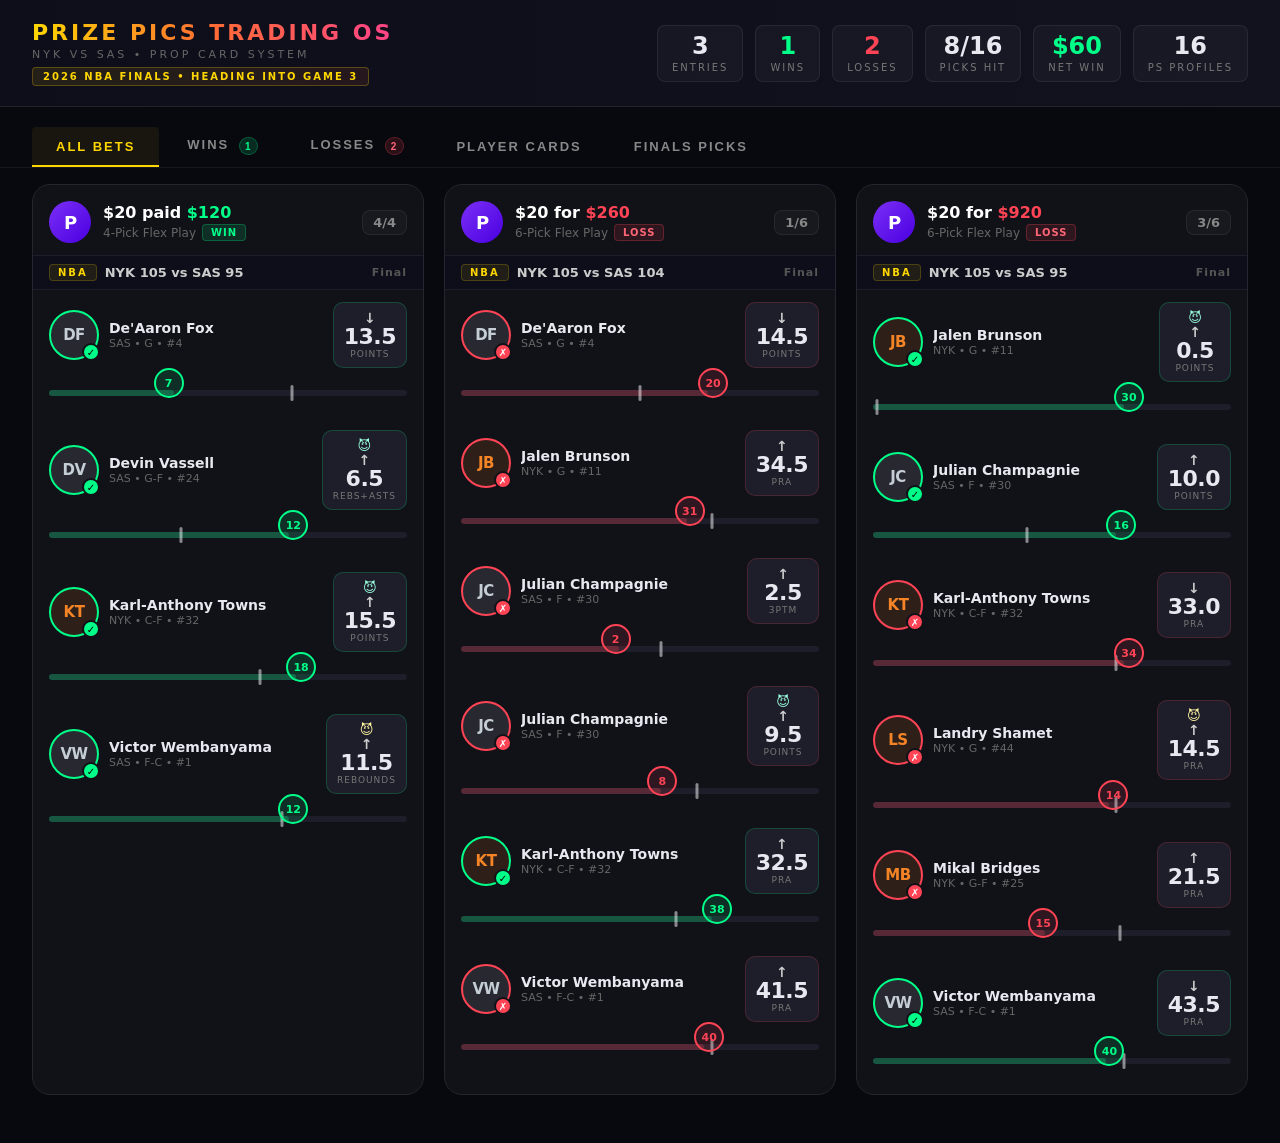
==== commit 8d6f5c8d: "Add dedicated Wins and Losses tabs to entry view Replace filter-bar approach with three top-level ta" ====
--- a/prize_pics_dashboard.html
+++ b/prize_pics_dashboard.html
@@ -24,11 +24,13 @@
 .tab-btn:hover{color:#ccc;background:#ffffff08}
 .tab-btn.active{color:#FFD700;border-bottom-color:#FFD700;background:#FFD70010}
 
-/* ── Filter bar ── */
-.filter-bar{display:none;gap:8px;flex-wrap:wrap;padding:16px 32px}
-.filter-btn{padding:6px 16px;border-radius:20px;border:1px solid #333;background:transparent;color:#888;font-size:12px;font-weight:600;letter-spacing:1px;text-transform:uppercase;cursor:pointer;transition:all .15s}
-.filter-btn:hover{border-color:#666;color:#ccc}
-.filter-btn.active{border-color:#FFD700;color:#FFD700;background:#FFD70015}
+/* ── Tab count badges ── */
+.tab-count{display:inline-flex;align-items:center;justify-content:center;min-width:18px;height:18px;padding:0 5px;border-radius:9px;font-size:10px;font-weight:900;margin-left:4px;vertical-align:middle}
+.win-count{background:#00ff8825;color:#00ff88;border:1px solid #00ff8840}
+.loss-count{background:#ff445525;color:#ff6677;border:1px solid #ff445540}
+
+/* ── Empty state ── */
+.empty-state{padding:60px 32px;text-align:center;color:#444;font-size:14px;font-weight:600;letter-spacing:2px;text-transform:uppercase}
 
 /* ── Sections ── */
 .section{display:none;padding:0 32px 48px}
@@ -219,6 +221,7 @@
   <div class="header-stats">
     <div class="hstat"><span class="hstat-val">3</span><span class="hstat-label">Entries</span></div>
     <div class="hstat"><span class="hstat-val win-val">1</span><span class="hstat-label">Wins</span></div>
+    <div class="hstat"><span class="hstat-val loss-val">2</span><span class="hstat-label">Losses</span></div>
     <div class="hstat"><span class="hstat-val">8/16</span><span class="hstat-label">Picks Hit</span></div>
     <div class="hstat"><span class="hstat-val win-val">$60</span><span class="hstat-label">Net Win</span></div>
     <div class="hstat"><span class="hstat-val">16</span><span class="hstat-label">PS Profiles</span></div>
@@ -226,15 +229,11 @@
 </div>
 
 <div class="tab-bar">
-  <button class="tab-btn" data-tab="entries" onclick="showTab('entries')">Past Bets</button>
+  <button class="tab-btn" data-tab="entries" onclick="showTab('entries')">All Bets</button>
+  <button class="tab-btn" data-tab="wins"    onclick="showTab('wins')">Wins <span class="tab-count win-count">1</span></button>
+  <button class="tab-btn" data-tab="losses"  onclick="showTab('losses')">Losses <span class="tab-count loss-count">2</span></button>
   <button class="tab-btn" data-tab="players" onclick="showTab('players')">Player Cards</button>
   <button class="tab-btn" data-tab="picks"   onclick="showTab('picks')">Finals Picks</button>
-</div>
-
-<div class="filter-bar">
-  <button class="filter-btn" data-filter="all"    onclick="filterEntries('all')">All Entries</button>
-  <button class="filter-btn" data-filter="wins"   onclick="filterEntries('wins')">Wins</button>
-  <button class="filter-btn" data-filter="losses" onclick="filterEntries('losses')">Losses</button>
 </div>
 
 <div id="entries" class="section"><div class="entry-grid">
@@ -576,6 +575,349 @@
 </div>
 <div class="bar-wrap">  <div class="bar-track">    <div class="bar-fill" style="width:65%;background:#00ff8840"></div>    <div class="bar-marker" style="left:70%"></div>  </div>  <div class="bar-actual" style="left:calc(65% - 16px);background:#00ff8820;border-color:#00ff88;color:#00ff88">40</div></div></div>
 </div></div></div>
+<div id="wins"    class="section">
+  <div class="entry-grid">
+<div class="entry-card" data-result="win" data-game="NYK 105 vs SAS 95">
+  <div class="entry-header">
+    <div class="pp-logo">P</div>
+    <div class="entry-meta">
+      <div class="entry-amount">$20 paid <span class="payout win">$120</span></div>
+      <div class="entry-type">4-Pick Flex Play <span class="res-badge win">Win</span></div>
+    </div>
+    <div class="entry-score-tag">4/4</div>
+  </div>
+  <div class="game-ctx">
+    <span class="sport-tag">NBA</span>
+    <span class="game-score">NYK 105 vs SAS 95</span>
+    <span class="game-status">Final</span>
+  </div>
+  <div class="picks-list">
+<div class="pick-row">
+  <div class="pick-left">
+    <div class="player-circle hit" style="background:#C4CED420;border-color:#00ff88">
+      <span class="p-initials" style="color:#C4CED4">DF</span>
+      <div class="result-dot win">✓</div>
+    </div>
+    <div class="pick-info">
+      <div class="pick-name">De'Aaron Fox</div>
+      <div class="pick-meta">SAS &bull; G &bull; #4</div>
+    </div>
+  </div>
+  <div class="line-badge hit">
+    <span class="lb-arrow">↓</span>
+    <div class="lb-num">13.5</div>
+    <div class="lb-stat">Points</div>
+  </div>
+</div>
+<div class="bar-wrap">  <div class="bar-track">    <div class="bar-fill" style="width:35%;background:#00ff8840"></div>    <div class="bar-marker" style="left:68%"></div>  </div>  <div class="bar-actual" style="left:calc(35% - 16px);background:#00ff8820;border-color:#00ff88;color:#00ff88">7</div></div>
+<div class="pick-row">
+  <div class="pick-left">
+    <div class="player-circle hit" style="background:#C4CED420;border-color:#00ff88">
+      <span class="p-initials" style="color:#C4CED4">DV</span>
+      <div class="result-dot win">✓</div>
+    </div>
+    <div class="pick-info">
+      <div class="pick-name">Devin Vassell</div>
+      <div class="pick-meta">SAS &bull; G-F &bull; #24</div>
+    </div>
+  </div>
+  <div class="line-badge hit">
+    <span class="diff-icon goblin" title="GOBLIN">😈</span><span class="lb-arrow">↑</span>
+    <div class="lb-num">6.5</div>
+    <div class="lb-stat">Rebs+Asts</div>
+  </div>
+</div>
+<div class="bar-wrap">  <div class="bar-track">    <div class="bar-fill" style="width:67%;background:#00ff8840"></div>    <div class="bar-marker" style="left:37%"></div>  </div>  <div class="bar-actual" style="left:calc(67% - 16px);background:#00ff8820;border-color:#00ff88;color:#00ff88">12</div></div>
+<div class="pick-row">
+  <div class="pick-left">
+    <div class="player-circle hit" style="background:#F5842620;border-color:#00ff88">
+      <span class="p-initials" style="color:#F58426">KT</span>
+      <div class="result-dot win">✓</div>
+    </div>
+    <div class="pick-info">
+      <div class="pick-name">Karl-Anthony Towns</div>
+      <div class="pick-meta">NYK &bull; C-F &bull; #32</div>
+    </div>
+  </div>
+  <div class="line-badge hit">
+    <span class="diff-icon goblin" title="GOBLIN">😈</span><span class="lb-arrow">↑</span>
+    <div class="lb-num">15.5</div>
+    <div class="lb-stat">Points</div>
+  </div>
+</div>
+<div class="bar-wrap">  <div class="bar-track">    <div class="bar-fill" style="width:69%;background:#00ff8840"></div>    <div class="bar-marker" style="left:59%"></div>  </div>  <div class="bar-actual" style="left:calc(69% - 16px);background:#00ff8820;border-color:#00ff88;color:#00ff88">18</div></div>
+<div class="pick-row">
+  <div class="pick-left">
+    <div class="player-circle hit" style="background:#C4CED420;border-color:#00ff88">
+      <span class="p-initials" style="color:#C4CED4">VW</span>
+      <div class="result-dot win">✓</div>
+    </div>
+    <div class="pick-info">
+      <div class="pick-name">Victor Wembanyama</div>
+      <div class="pick-meta">SAS &bull; F-C &bull; #1</div>
+    </div>
+  </div>
+  <div class="line-badge hit">
+    <span class="diff-icon demon" title="DEMON">😈</span><span class="lb-arrow">↑</span>
+    <div class="lb-num">11.5</div>
+    <div class="lb-stat">Rebounds</div>
+  </div>
+</div>
+<div class="bar-wrap">  <div class="bar-track">    <div class="bar-fill" style="width:67%;background:#00ff8840"></div>    <div class="bar-marker" style="left:65%"></div>  </div>  <div class="bar-actual" style="left:calc(67% - 16px);background:#00ff8820;border-color:#00ff88;color:#00ff88">12</div></div></div>
+</div></div>
+</div>
+<div id="losses"  class="section">
+  <div class="entry-grid">
+<div class="entry-card" data-result="loss" data-game="NYK 105 vs SAS 104">
+  <div class="entry-header">
+    <div class="pp-logo">P</div>
+    <div class="entry-meta">
+      <div class="entry-amount">$20 for <span class="payout loss">$260</span></div>
+      <div class="entry-type">6-Pick Flex Play <span class="res-badge loss">Loss</span></div>
+    </div>
+    <div class="entry-score-tag">1/6</div>
+  </div>
+  <div class="game-ctx">
+    <span class="sport-tag">NBA</span>
+    <span class="game-score">NYK 105 vs SAS 104</span>
+    <span class="game-status">Final</span>
+  </div>
+  <div class="picks-list">
+<div class="pick-row">
+  <div class="pick-left">
+    <div class="player-circle miss" style="background:#C4CED420;border-color:#ff4455">
+      <span class="p-initials" style="color:#C4CED4">DF</span>
+      <div class="result-dot loss">✗</div>
+    </div>
+    <div class="pick-info">
+      <div class="pick-name">De'Aaron Fox</div>
+      <div class="pick-meta">SAS &bull; G &bull; #4</div>
+    </div>
+  </div>
+  <div class="line-badge miss">
+    <span class="lb-arrow">↓</span>
+    <div class="lb-num">14.5</div>
+    <div class="lb-stat">Points</div>
+  </div>
+</div>
+<div class="bar-wrap">  <div class="bar-track">    <div class="bar-fill" style="width:69%;background:#ff445540"></div>    <div class="bar-marker" style="left:50%"></div>  </div>  <div class="bar-actual" style="left:calc(69% - 16px);background:#ff445520;border-color:#ff4455;color:#ff4455">20</div></div>
+<div class="pick-row">
+  <div class="pick-left">
+    <div class="player-circle miss" style="background:#F5842620;border-color:#ff4455">
+      <span class="p-initials" style="color:#F58426">JB</span>
+      <div class="result-dot loss">✗</div>
+    </div>
+    <div class="pick-info">
+      <div class="pick-name">Jalen Brunson</div>
+      <div class="pick-meta">NYK &bull; G &bull; #11</div>
+    </div>
+  </div>
+  <div class="line-badge miss">
+    <span class="lb-arrow">↑</span>
+    <div class="lb-num">34.5</div>
+    <div class="lb-stat">PRA</div>
+  </div>
+</div>
+<div class="bar-wrap">  <div class="bar-track">    <div class="bar-fill" style="width:63%;background:#ff445540"></div>    <div class="bar-marker" style="left:70%"></div>  </div>  <div class="bar-actual" style="left:calc(63% - 16px);background:#ff445520;border-color:#ff4455;color:#ff4455">31</div></div>
+<div class="pick-row">
+  <div class="pick-left">
+    <div class="player-circle miss" style="background:#C4CED420;border-color:#ff4455">
+      <span class="p-initials" style="color:#C4CED4">JC</span>
+      <div class="result-dot loss">✗</div>
+    </div>
+    <div class="pick-info">
+      <div class="pick-name">Julian Champagnie</div>
+      <div class="pick-meta">SAS &bull; F &bull; #30</div>
+    </div>
+  </div>
+  <div class="line-badge miss">
+    <span class="lb-arrow">↑</span>
+    <div class="lb-num">2.5</div>
+    <div class="lb-stat">3PTM</div>
+  </div>
+</div>
+<div class="bar-wrap">  <div class="bar-track">    <div class="bar-fill" style="width:44%;background:#ff445540"></div>    <div class="bar-marker" style="left:56%"></div>  </div>  <div class="bar-actual" style="left:calc(44% - 16px);background:#ff445520;border-color:#ff4455;color:#ff4455">2</div></div>
+<div class="pick-row">
+  <div class="pick-left">
+    <div class="player-circle miss" style="background:#C4CED420;border-color:#ff4455">
+      <span class="p-initials" style="color:#C4CED4">JC</span>
+      <div class="result-dot loss">✗</div>
+    </div>
+    <div class="pick-info">
+      <div class="pick-name">Julian Champagnie</div>
+      <div class="pick-meta">SAS &bull; F &bull; #30</div>
+    </div>
+  </div>
+  <div class="line-badge miss">
+    <span class="diff-icon goblin" title="GOBLIN">😈</span><span class="lb-arrow">↑</span>
+    <div class="lb-num">9.5</div>
+    <div class="lb-stat">Points</div>
+  </div>
+</div>
+<div class="bar-wrap">  <div class="bar-track">    <div class="bar-fill" style="width:56%;background:#ff445540"></div>    <div class="bar-marker" style="left:66%"></div>  </div>  <div class="bar-actual" style="left:calc(56% - 16px);background:#ff445520;border-color:#ff4455;color:#ff4455">8</div></div>
+<div class="pick-row">
+  <div class="pick-left">
+    <div class="player-circle hit" style="background:#F5842620;border-color:#00ff88">
+      <span class="p-initials" style="color:#F58426">KT</span>
+      <div class="result-dot win">✓</div>
+    </div>
+    <div class="pick-info">
+      <div class="pick-name">Karl-Anthony Towns</div>
+      <div class="pick-meta">NYK &bull; C-F &bull; #32</div>
+    </div>
+  </div>
+  <div class="line-badge hit">
+    <span class="lb-arrow">↑</span>
+    <div class="lb-num">32.5</div>
+    <div class="lb-stat">PRA</div>
+  </div>
+</div>
+<div class="bar-wrap">  <div class="bar-track">    <div class="bar-fill" style="width:70%;background:#00ff8840"></div>    <div class="bar-marker" style="left:60%"></div>  </div>  <div class="bar-actual" style="left:calc(70% - 16px);background:#00ff8820;border-color:#00ff88;color:#00ff88">38</div></div>
+<div class="pick-row">
+  <div class="pick-left">
+    <div class="player-circle miss" style="background:#C4CED420;border-color:#ff4455">
+      <span class="p-initials" style="color:#C4CED4">VW</span>
+      <div class="result-dot loss">✗</div>
+    </div>
+    <div class="pick-info">
+      <div class="pick-name">Victor Wembanyama</div>
+      <div class="pick-meta">SAS &bull; F-C &bull; #1</div>
+    </div>
+  </div>
+  <div class="line-badge miss">
+    <span class="lb-arrow">↑</span>
+    <div class="lb-num">41.5</div>
+    <div class="lb-stat">PRA</div>
+  </div>
+</div>
+<div class="bar-wrap">  <div class="bar-track">    <div class="bar-fill" style="width:68%;background:#ff445540"></div>    <div class="bar-marker" style="left:70%"></div>  </div>  <div class="bar-actual" style="left:calc(68% - 16px);background:#ff445520;border-color:#ff4455;color:#ff4455">40</div></div></div>
+</div>
+
+<div class="entry-card" data-result="loss" data-game="NYK 105 vs SAS 95">
+  <div class="entry-header">
+    <div class="pp-logo">P</div>
+    <div class="entry-meta">
+      <div class="entry-amount">$20 for <span class="payout loss">$920</span></div>
+      <div class="entry-type">6-Pick Flex Play <span class="res-badge loss">Loss</span></div>
+    </div>
+    <div class="entry-score-tag">3/6</div>
+  </div>
+  <div class="game-ctx">
+    <span class="sport-tag">NBA</span>
+    <span class="game-score">NYK 105 vs SAS 95</span>
+    <span class="game-status">Final</span>
+  </div>
+  <div class="picks-list">
+<div class="pick-row">
+  <div class="pick-left">
+    <div class="player-circle hit" style="background:#F5842620;border-color:#00ff88">
+      <span class="p-initials" style="color:#F58426">JB</span>
+      <div class="result-dot win">✓</div>
+    </div>
+    <div class="pick-info">
+      <div class="pick-name">Jalen Brunson</div>
+      <div class="pick-meta">NYK &bull; G &bull; #11</div>
+    </div>
+  </div>
+  <div class="line-badge hit">
+    <span class="diff-icon goblin" title="GOBLIN">😈</span><span class="lb-arrow">↑</span>
+    <div class="lb-num">0.5</div>
+    <div class="lb-stat">Points</div>
+  </div>
+</div>
+<div class="bar-wrap">  <div class="bar-track">    <div class="bar-fill" style="width:70%;background:#00ff8840"></div>    <div class="bar-marker" style="left:1%"></div>  </div>  <div class="bar-actual" style="left:calc(70% - 16px);background:#00ff8820;border-color:#00ff88;color:#00ff88">30</div></div>
+<div class="pick-row">
+  <div class="pick-left">
+    <div class="player-circle hit" style="background:#C4CED420;border-color:#00ff88">
+      <span class="p-initials" style="color:#C4CED4">JC</span>
+      <div class="result-dot win">✓</div>
+    </div>
+    <div class="pick-info">
+      <div class="pick-name">Julian Champagnie</div>
+      <div class="pick-meta">SAS &bull; F &bull; #30</div>
+    </div>
+  </div>
+  <div class="line-badge hit">
+    <span class="lb-arrow">↑</span>
+    <div class="lb-num">10.0</div>
+    <div class="lb-stat">Points</div>
+  </div>
+</div>
+<div class="bar-wrap">  <div class="bar-track">    <div class="bar-fill" style="width:68%;background:#00ff8840"></div>    <div class="bar-marker" style="left:43%"></div>  </div>  <div class="bar-actual" style="left:calc(68% - 16px);background:#00ff8820;border-color:#00ff88;color:#00ff88">16</div></div>
+<div class="pick-row">
+  <div class="pick-left">
+    <div class="player-circle miss" style="background:#F5842620;border-color:#ff4455">
+      <span class="p-initials" style="color:#F58426">KT</span>
+      <div class="result-dot loss">✗</div>
+    </div>
+    <div class="pick-info">
+      <div class="pick-name">Karl-Anthony Towns</div>
+      <div class="pick-meta">NYK &bull; C-F &bull; #32</div>
+    </div>
+  </div>
+  <div class="line-badge miss">
+    <span class="lb-arrow">↓</span>
+    <div class="lb-num">33.0</div>
+    <div class="lb-stat">PRA</div>
+  </div>
+</div>
+<div class="bar-wrap">  <div class="bar-track">    <div class="bar-fill" style="width:70%;background:#ff445540"></div>    <div class="bar-marker" style="left:68%"></div>  </div>  <div class="bar-actual" style="left:calc(70% - 16px);background:#ff445520;border-color:#ff4455;color:#ff4455">34</div></div>
+<div class="pick-row">
+  <div class="pick-left">
+    <div class="player-circle miss" style="background:#F5842620;border-color:#ff4455">
+      <span class="p-initials" style="color:#F58426">LS</span>
+      <div class="result-dot loss">✗</div>
+    </div>
+    <div class="pick-info">
+      <div class="pick-name">Landry Shamet</div>
+      <div class="pick-meta">NYK &bull; G &bull; #44</div>
+    </div>
+  </div>
+  <div class="line-badge miss">
+    <span class="diff-icon demon" title="DEMON">😈</span><span class="lb-arrow">↑</span>
+    <div class="lb-num">14.5</div>
+    <div class="lb-stat">PRA</div>
+  </div>
+</div>
+<div class="bar-wrap">  <div class="bar-track">    <div class="bar-fill" style="width:66%;background:#ff445540"></div>    <div class="bar-marker" style="left:68%"></div>  </div>  <div class="bar-actual" style="left:calc(66% - 16px);background:#ff445520;border-color:#ff4455;color:#ff4455">14</div></div>
+<div class="pick-row">
+  <div class="pick-left">
+    <div class="player-circle miss" style="background:#F5842620;border-color:#ff4455">
+      <span class="p-initials" style="color:#F58426">MB</span>
+      <div class="result-dot loss">✗</div>
+    </div>
+    <div class="pick-info">
+      <div class="pick-name">Mikal Bridges</div>
+      <div class="pick-meta">NYK &bull; G-F &bull; #25</div>
+    </div>
+  </div>
+  <div class="line-badge miss">
+    <span class="lb-arrow">↑</span>
+    <div class="lb-num">21.5</div>
+    <div class="lb-stat">PRA</div>
+  </div>
+</div>
+<div class="bar-wrap">  <div class="bar-track">    <div class="bar-fill" style="width:48%;background:#ff445540"></div>    <div class="bar-marker" style="left:69%"></div>  </div>  <div class="bar-actual" style="left:calc(48% - 16px);background:#ff445520;border-color:#ff4455;color:#ff4455">15</div></div>
+<div class="pick-row">
+  <div class="pick-left">
+    <div class="player-circle hit" style="background:#C4CED420;border-color:#00ff88">
+      <span class="p-initials" style="color:#C4CED4">VW</span>
+      <div class="result-dot win">✓</div>
+    </div>
+    <div class="pick-info">
+      <div class="pick-name">Victor Wembanyama</div>
+      <div class="pick-meta">SAS &bull; F-C &bull; #1</div>
+    </div>
+  </div>
+  <div class="line-badge hit">
+    <span class="lb-arrow">↓</span>
+    <div class="lb-num">43.5</div>
+    <div class="lb-stat">PRA</div>
+  </div>
+</div>
+<div class="bar-wrap">  <div class="bar-track">    <div class="bar-fill" style="width:65%;background:#00ff8840"></div>    <div class="bar-marker" style="left:70%"></div>  </div>  <div class="bar-actual" style="left:calc(65% - 16px);background:#00ff8820;border-color:#00ff88;color:#00ff88">40</div></div></div>
+</div></div>
+</div>
 <div id="players" class="section"><div class="player-grid">
 <div class="player-card" style="background:linear-gradient(150deg,#001e5c 0%,#003a9e 60%,#c96510 100%);box-shadow:0 0 28px rgba(245,132,38,0.4);border-color:#F58426">
   <div class="pc-header">
@@ -1371,18 +1713,7 @@
 function showTab(id) {
   document.querySelectorAll('.tab-btn').forEach(b => b.classList.toggle('active', b.dataset.tab === id));
   document.querySelectorAll('.section').forEach(s => s.classList.toggle('active', s.id === id));
-  const fb = document.querySelector('.filter-bar');
-  if (fb) fb.style.display = (id === 'entries') ? 'flex' : 'none';
 }
-function filterEntries(type) {
-  document.querySelectorAll('.filter-btn').forEach(b => b.classList.toggle('active', b.dataset.filter === type));
-  document.querySelectorAll('.entry-card').forEach(card => {
-    let show = true;
-    if (type === 'wins')   show = card.dataset.result === 'win';
-    if (type === 'losses') show = card.dataset.result === 'loss';
-    card.style.display = show ? '' : 'none';
-  });
-}
-document.addEventListener('DOMContentLoaded', () => { showTab('entries'); filterEntries('all'); });
+document.addEventListener('DOMContentLoaded', () => { showTab('entries'); });
 </script>
 </body></html>
